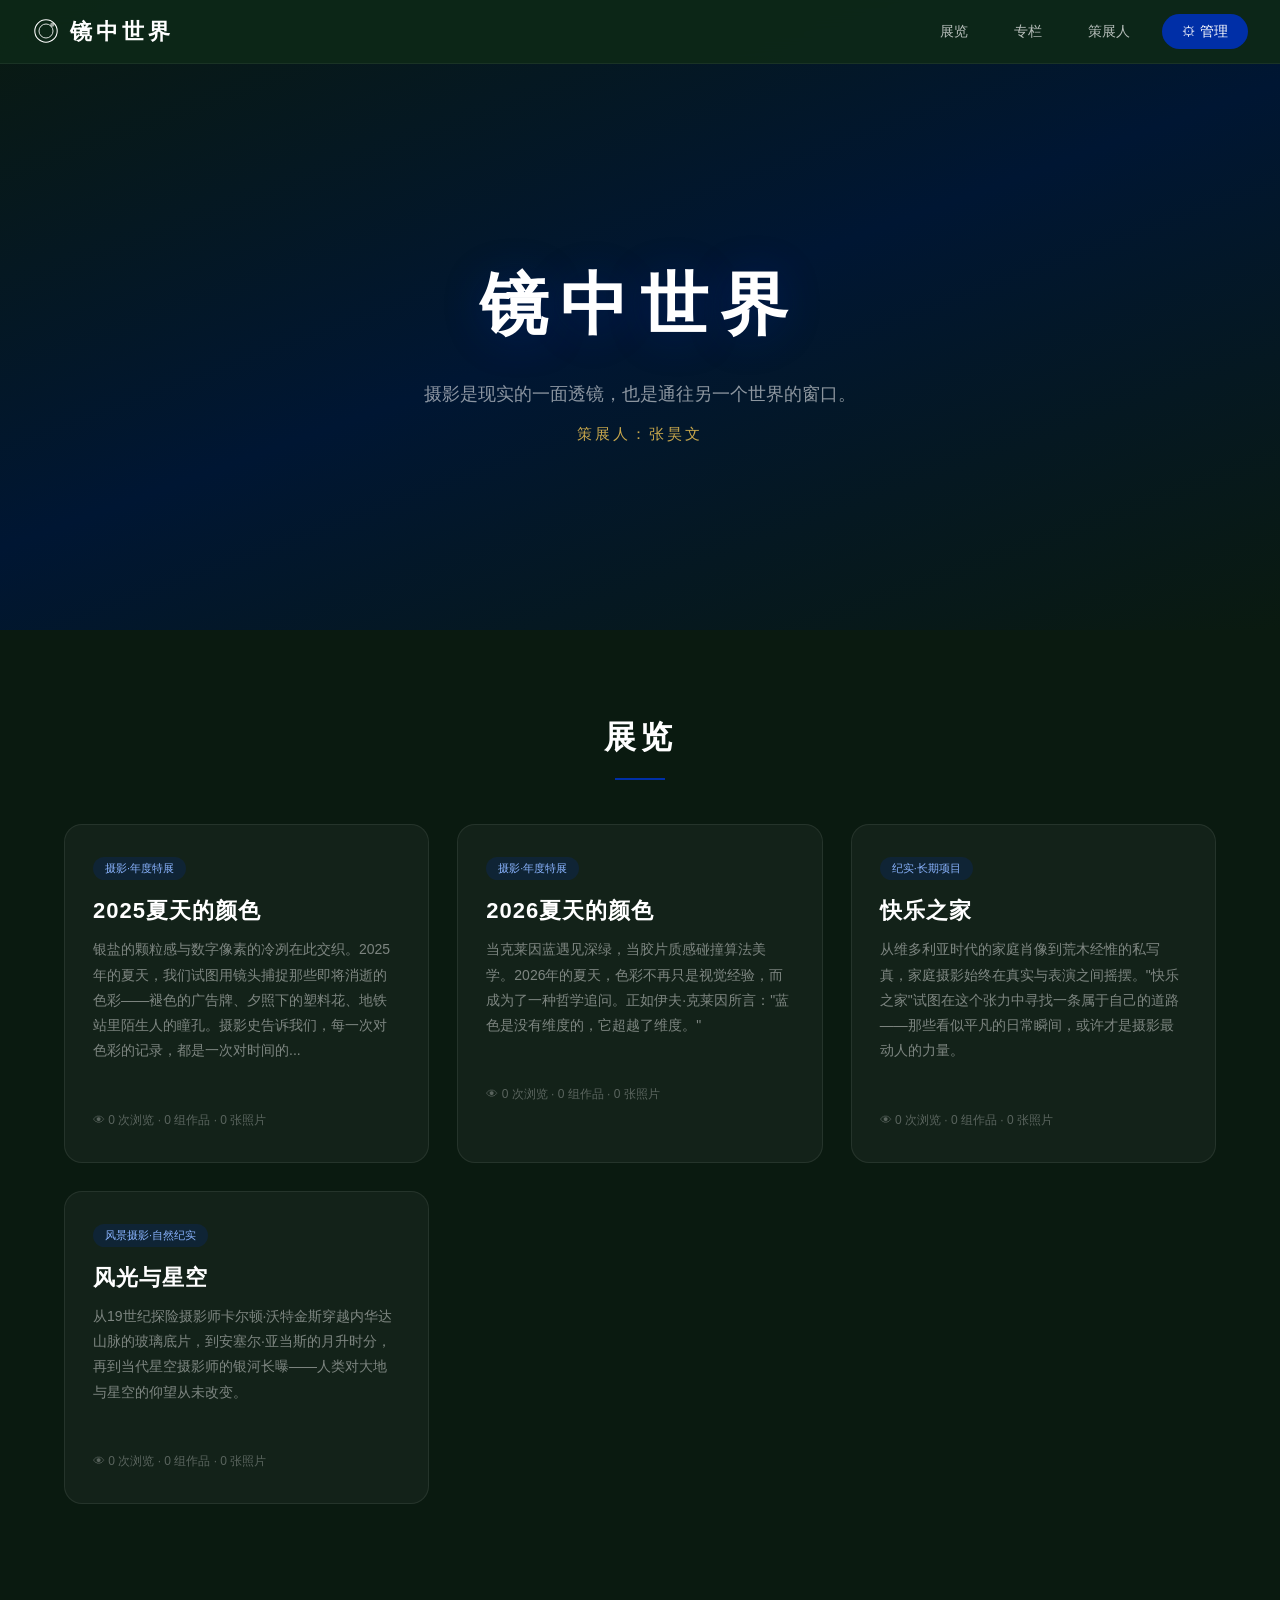
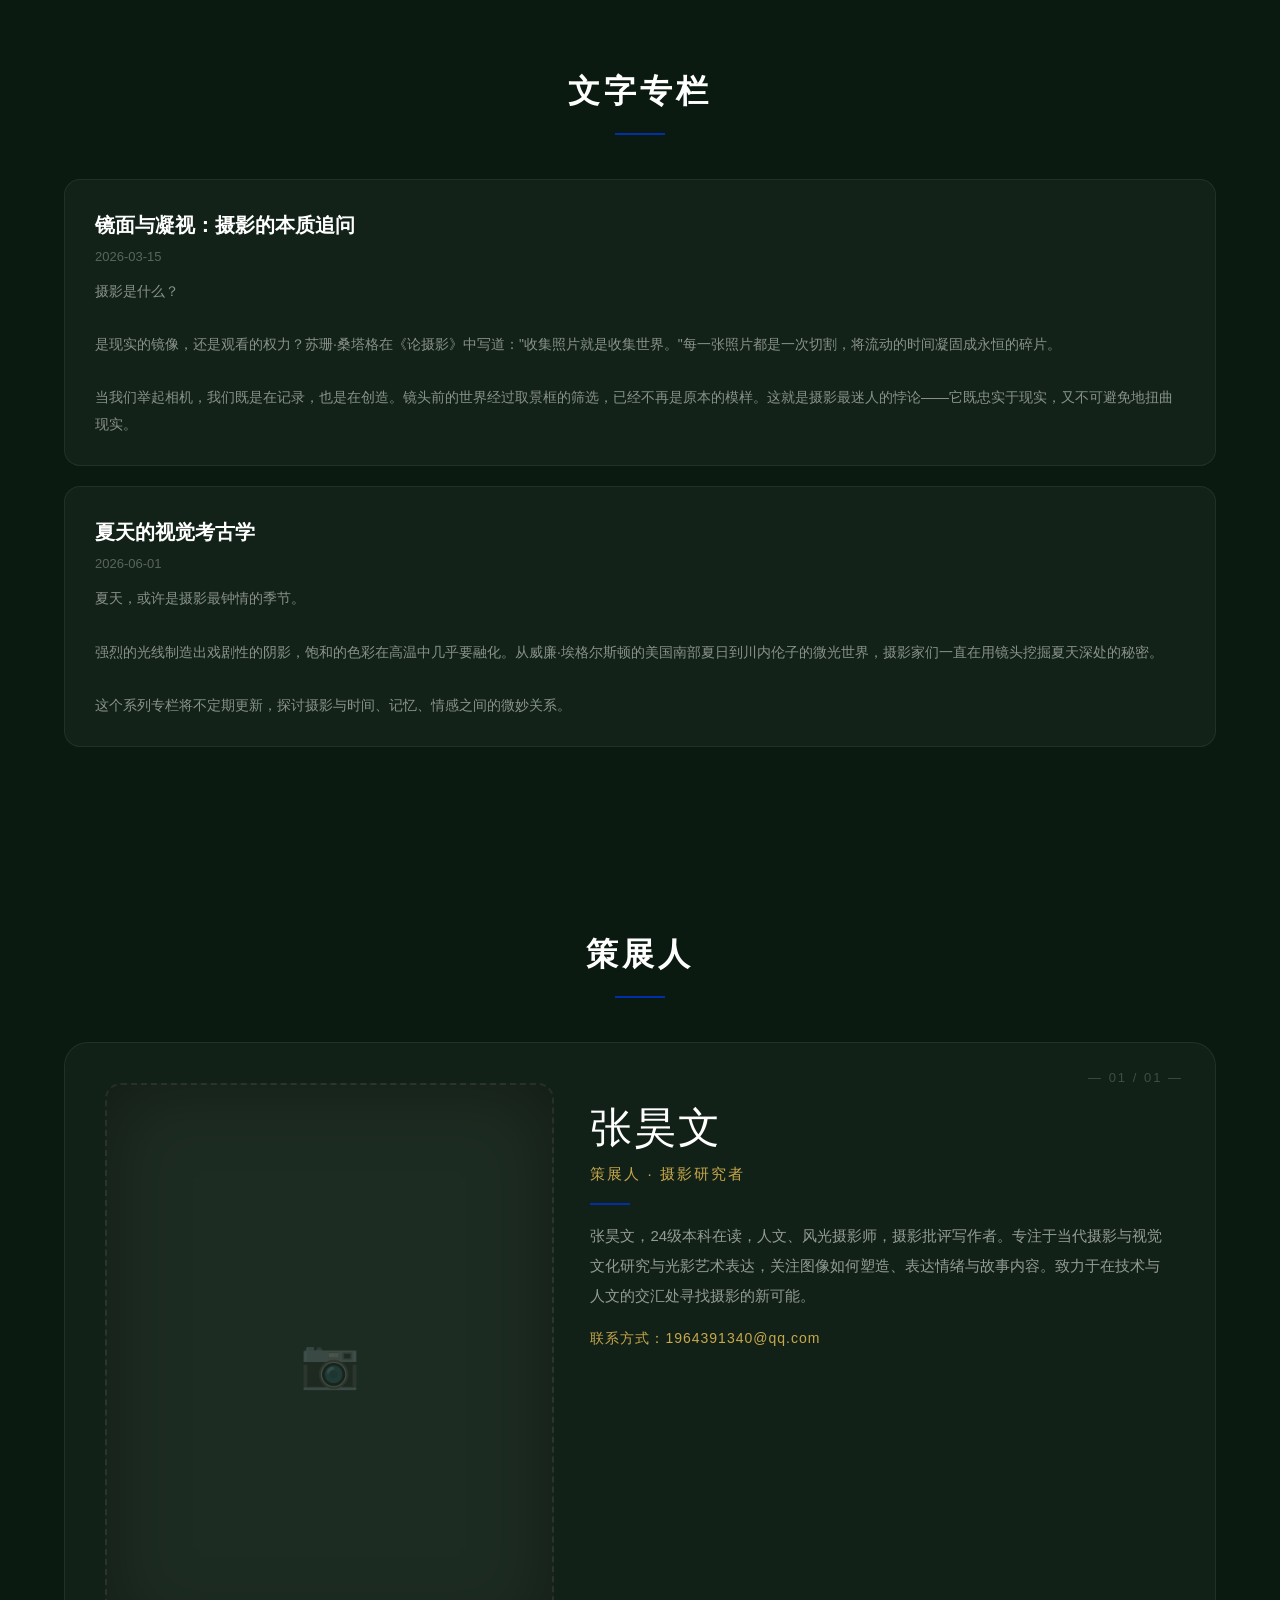
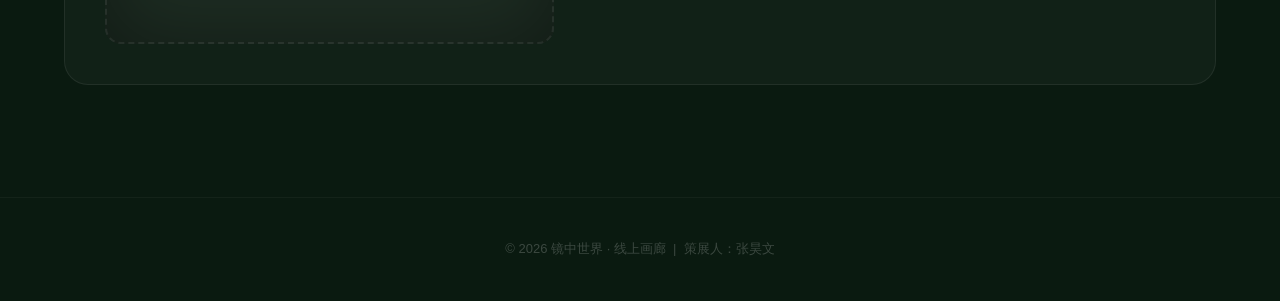
==== index.html @ 70563d1d "Add files via upload" ====
<!DOCTYPE html>
<html lang="zh-CN">
<head>
<meta charset="UTF-8">
<meta name="viewport" content="width=device-width,initial-scale=1.0">
<title>镜中世界 · 线上画廊</title>
<style>
*{margin:0;padding:0;box-sizing:border-box}
body{font-family:'Inter','PingFang SC','Microsoft YaHei',sans-serif;background:#0a1a10;color:#e0e0e0;line-height:1.7;overflow-x:hidden}
:root{--klein:#002fa7;--green:#0d2818;--gold:#c9a84c}
::-webkit-scrollbar{width:6px}
::-webkit-scrollbar-track{background:#0a1a10}
::-webkit-scrollbar-thumb{background:var(--klein);border-radius:3px}

/* ========== 导航栏 ========== */
.navbar{position:fixed;top:0;left:0;right:0;height:64px;background:rgba(13,40,24,0.95);backdrop-filter:blur(14px);display:flex;align-items:center;justify-content:space-between;padding:0 32px;z-index:900;border-bottom:1px solid rgba(255,255,255,0.06)}
.nav-brand{font-size:22px;font-weight:700;letter-spacing:4px;color:#fff;cursor:pointer;display:flex;align-items:center;gap:10px}
.nav-brand svg{width:28px;height:28px}
.nav-links{display:flex;align-items:center;gap:18px}
.nav-links a{color:rgba(255,255,255,0.7);text-decoration:none;font-size:14px;transition:.3s;padding:6px 14px;border-radius:20px}
.nav-links a:hover{color:#fff;background:rgba(255,255,255,0.06)}
.nav-admin{background:var(--klein)!important;color:#fff!important;padding:6px 20px!important;border-radius:30px!important}

/* ========== Hero ========== */
.hero{height:70vh;min-height:420px;background:linear-gradient(160deg,#0a1a10 0%,#001633 50%,#0a1a10 100%);display:flex;align-items:center;justify-content:center;text-align:center;padding-top:64px}
.hero h1{font-size:68px;letter-spacing:12px;color:#fff;margin-bottom:16px;text-shadow:0 4px 40px rgba(0,47,167,0.3)}
.hero p{font-size:18px;color:rgba(255,255,255,0.55);max-width:520px;margin:0 auto}
.hero .curator{color:var(--gold);font-size:15px;letter-spacing:3px;margin-top:12px}

/* ========== Section ========== */
.section{max-width:1200px;margin:0 auto;padding:80px 24px}
.section-title{font-size:32px;letter-spacing:4px;color:#fff;margin-bottom:44px;text-align:center}
.section-title::after{content:'';display:block;width:50px;height:2px;background:var(--klein);margin:14px auto 0}

/* ========== 展览卡片 ========== */
.exhibition-grid{display:grid;grid-template-columns:repeat(auto-fill,minmax(280px,1fr));gap:28px}
.exhibition-card{background:rgba(255,255,255,0.04);border:1px solid rgba(255,255,255,0.08);border-radius:18px;padding:32px 28px;cursor:pointer;transition:.4s;position:relative;overflow:hidden}
.exhibition-card:hover{border-color:var(--klein);transform:translateY(-6px);background:rgba(255,255,255,0.07)}
.exhibition-card h3{font-size:22px;color:#fff;margin-bottom:8px;letter-spacing:1px}
.exhibition-card .tags{display:flex;gap:8px;margin-bottom:12px;flex-wrap:wrap}
.exhibition-card .tag{background:rgba(0,47,167,0.2);color:#8ab4ff;padding:2px 12px;border-radius:20px;font-size:11px}
.exhibition-card p{color:rgba(255,255,255,0.45);font-size:14px;line-height:1.8}
.exhibition-card .enter-hint{color:var(--klein);font-size:13px;margin-top:16px;opacity:0;transition:.4s}
.exhibition-card:hover .enter-hint{opacity:1}
.exhibition-card .views{font-size:12px;color:rgba(255,255,255,0.3);margin-top:8px;display:flex;align-items:center;gap:4px}

/* ========== 专栏 ========== */
.column-article{background:rgba(255,255,255,0.035);border:1px solid rgba(255,255,255,0.07);border-radius:16px;padding:28px 30px;margin-bottom:20px}
.column-article h3{font-size:20px;color:#fff;margin-bottom:4px}
.column-article .date{color:rgba(255,255,255,0.3);font-size:13px;margin-bottom:10px}
.column-article .body{color:rgba(255,255,255,0.5);font-size:14px;line-height:1.9;white-space:pre-wrap}

/* ========== 策展人（前台大气版） ========== */
.curator-block{display:flex;gap:36px;align-items:flex-start;background:rgba(255,255,255,0.03);border:1px solid rgba(255,255,255,0.07);border-radius:24px;padding:40px;margin-bottom:32px;position:relative;overflow:hidden}
.curator-block:nth-child(even){flex-direction:row-reverse}
.curator-block .photo-wrap{width:42%;flex-shrink:0;position:relative}
.curator-block .photo-wrap img{width:100%;aspect-ratio:4/5;object-fit:cover;border-radius:16px;display:block;box-shadow:0 20px 60px rgba(0,0,0,0.5),0 0 40px rgba(0,47,167,0.15),inset 0 0 60px rgba(0,0,0,0.3)}
.curator-block .photo-wrap::after{content:'';position:absolute;inset:0;border-radius:16px;box-shadow:inset 0 0 80px rgba(0,0,0,0.4);pointer-events:none}
.curator-block .info{width:58%;padding:20px 0}
.curator-block .index{position:absolute;top:24px;right:32px;font-size:13px;color:rgba(255,255,255,0.2);letter-spacing:2px}
.curator-block .name{font-size:42px;color:#fff;margin-bottom:8px;letter-spacing:2px;line-height:1.2}
.curator-block .role{color:var(--gold);font-size:15px;letter-spacing:2px;margin-bottom:16px}
.curator-block .divider{width:40px;height:2px;background:var(--klein);margin-bottom:16px}
.curator-block .bio{color:rgba(255,255,255,0.55);font-size:15px;line-height:2;white-space:pre-wrap}
.curator-block .contact{color:var(--gold);font-size:14px;margin-top:16px;letter-spacing:1px}
.curator-block .photo-placeholder{width:100%;aspect-ratio:4/5;background:rgba(255,255,255,0.05);border:2px dashed rgba(255,255,255,0.1);border-radius:16px;display:flex;align-items:center;justify-content:center;color:rgba(255,255,255,0.2);font-size:48px}

/* ========== 页脚 ========== */
.footer{text-align:center;padding:40px 24px;color:rgba(255,255,255,0.2);font-size:13px;border-top:1px solid rgba(255,255,255,0.04)}

/* ========== 展览详情页 ========== */
.detail-page{display:none;min-height:100vh;padding-top:64px}
.detail-back{padding:24px 32px 0;max-width:1200px;margin:0 auto}
.detail-back a{color:rgba(255,255,255,0.5);text-decoration:none;font-size:14px;cursor:pointer;transition:.3s}
.detail-back a:hover{color:#fff}
.detail-header{padding:40px 32px 20px;max-width:1200px;margin:0 auto}
.detail-header h1{font-size:38px;color:#fff;letter-spacing:3px;margin-bottom:8px}
.detail-header .statement{color:rgba(255,255,255,0.5);font-size:15px;line-height:1.9;max-width:800px}
.detail-grid{padding:20px 32px 60px;max-width:1200px;margin:0 auto;display:grid;grid-template-columns:repeat(auto-fill,minmax(250px,1fr));gap:24px}

/* ========== 组照展板 ========== */
.group-section{margin-bottom:48px}
.group-section h3{font-size:20px;color:#fff;margin-bottom:6px}
.group-section .group-desc{color:rgba(255,255,255,0.4);font-size:14px;margin-bottom:20px;line-height:1.8}
.artwork-item{background:rgba(255,255,255,0.03);border-radius:14px;overflow:hidden;transition:.3s;position:relative}
.artwork-item:hover{transform:translateY(-4px)}
.artwork-item .board{position:absolute;inset:0;border-radius:14px;z-index:-1;margin:-6px}
.artwork-item img{width:100%;aspect-ratio:4/3;object-fit:cover;display:block;background:#111;border-radius:10px;position:relative;z-index:1}
.artwork-item .info{padding:14px 16px;position:relative;z-index:1;background:rgba(0,0,0,0.4);border-radius:0 0 10px 10px}
.artwork-item .info h4{font-size:15px;color:#fff;margin-bottom:2px}
.artwork-item .info p{font-size:12px;color:rgba(255,255,255,0.4)}

/* ========== 灯箱 ========== */
.lightbox{position:fixed;inset:0;background:rgba(0,0,0,0.92);z-index:3000;display:none;align-items:center;justify-content:center;backdrop-filter:blur(6px)}
.lightbox.active{display:flex}
.lightbox img{max-width:90vw;max-height:85vh;object-fit:contain;border-radius:8px;box-shadow:0 0 80px rgba(0,47,167,0.2)}
.lightbox .lb-close{position:absolute;top:24px;right:32px;font-size:36px;color:rgba(255,255,255,0.5);cursor:pointer;transition:.3s;background:none;border:none}
.lightbox .lb-close:hover{color:#fff}
.lightbox .lb-prev,.lightbox .lb-next{position:absolute;top:50%;transform:translateY(-50%);font-size:48px;color:rgba(255,255,255,0.4);cursor:pointer;transition:.3s;background:none;border:none;padding:20px}
.lightbox .lb-prev{left:24px}
.lightbox .lb-next{right:24px}
.lightbox .lb-prev:hover,.lightbox .lb-next:hover{color:#fff}
.lightbox .lb-counter{position:absolute;bottom:24px;left:50%;transform:translateX(-50%);color:rgba(255,255,255,0.4);font-size:14px}

/* ========== 后台 ========== */
.admin-page{display:none;min-height:100vh;padding-top:64px;background:#0a1510}
.admin-topbar{position:fixed;top:64px;left:200px;right:0;height:48px;background:rgba(10,21,16,0.95);backdrop-filter:blur(10px);display:flex;align-items:center;justify-content:flex-end;padding:0 24px;z-index:800;border-bottom:1px solid rgba(255,255,255,0.04)}
.admin-topbar .user-info{color:rgba(255,255,255,0.4);font-size:13px;margin-right:16px}
.admin-topbar .btn-logout{background:transparent;border:1px solid rgba(255,107,107,0.3);color:#ff6b6b;padding:6px 18px;border-radius:20px;cursor:pointer;font-size:13px;transition:.3s}
.admin-topbar .btn-logout:hover{background:rgba(255,107,107,0.1)}
.admin-container{display:flex;min-height:calc(100vh - 64px)}
.admin-sidebar{width:200px;background:rgba(0,0,0,0.3);padding:24px 0;border-right:1px solid rgba(255,255,255,0.05);flex-shrink:0;margin-top:48px}
.admin-sidebar a{display:block;padding:12px 24px;color:rgba(255,255,255,0.5);text-decoration:none;font-size:14px;transition:.3s;cursor:pointer;border-left:3px solid transparent}
.admin-sidebar a:hover,.admin-sidebar a.active{color:#fff;background:rgba(0,47,167,0.15);border-left-color:var(--klein)}
.admin-sidebar .sub-item{padding-left:40px;font-size:13px}
.admin-sidebar .logout-item{margin-top:auto;color:#ff6b6b!important;border-top:1px solid rgba(255,255,255,0.05);margin-top:20px}
.admin-main{flex:1;padding:32px 40px;overflow-y:auto;margin-top:48px}
.admin-main h2{font-size:24px;color:#fff;margin-bottom:24px;letter-spacing:2px}
.admin-form label{display:block;color:rgba(255,255,255,0.6);margin:14px 0 4px;font-size:13px}
.admin-form input,.admin-form textarea,.admin-form select{width:100%;padding:10px 14px;border:1px solid rgba(255,255,255,0.12);border-radius:10px;background:rgba(255,255,255,0.04);color:#fff;font-size:14px;outline:none;transition:.3s}
.admin-form input:focus,.admin-form textarea:focus{border-color:var(--klein)}
.admin-form textarea{min-height:100px;resize:vertical}
.btn{background:var(--klein);color:#fff;border:none;padding:10px 28px;border-radius:30px;cursor:pointer;font-size:14px;transition:.3s;margin-top:12px}
.btn:hover{background:#003bb5;transform:translateY(-1px)}
.btn-danger{background:#a83232;color:#fff;border:none;padding:6px 14px;border-radius:20px;cursor:pointer;font-size:12px;transition:.3s}
.btn-danger:hover{background:#c73e3e}
.btn-warning{background:transparent;border:1px solid rgba(255,107,107,0.4);color:#ff6b6b;padding:8px 20px;border-radius:20px;cursor:pointer;font-size:13px;transition:.3s;margin-top:12px}
.btn-warning:hover{background:rgba(255,107,107,0.1)}
.admin-list-item{display:flex;justify-content:space-between;align-items:center;padding:10px 0;border-bottom:1px solid rgba(255,255,255,0.04)}
.admin-list-item span{color:rgba(255,255,255,0.6);font-size:14px}
.admin-empty{color:rgba(255,255,255,0.2);text-align:center;padding:40px 0;font-size:14px}
.toast{position:fixed;bottom:40px;left:50%;transform:translateX(-50%);background:rgba(0,0,0,0.85);color:#fff;padding:12px 28px;border-radius:30px;font-size:14px;z-index:9999;opacity:0;transition:.4s;pointer-events:none}
.toast.show{opacity:1}

/* ========== 登录弹窗 ========== */
.login-overlay{position:fixed;inset:0;background:rgba(0,0,0,0.82);backdrop-filter:blur(8px);z-index:5000;display:none;align-items:center;justify-content:center}
.login-overlay.active{display:flex}
.login-card{background:#141e18;border:1px solid rgba(255,255,255,0.1);border-radius:20px;padding:40px 36px;width:340px;text-align:center}
.login-card h2{color:#fff;font-size:24px;letter-spacing:3px;margin-bottom:20px}
.login-card input{width:100%;padding:12px 16px;margin-bottom:14px;border:1px solid rgba(255,255,255,0.15);border-radius:10px;background:rgba(255,255,255,0.06);color:#fff;font-size:15px;outline:none}
.login-card input:focus{border-color:var(--klein)}
.login-card button{width:100%;padding:12px;border:none;border-radius:10px;background:var(--klein);color:#fff;font-size:16px;font-weight:600;cursor:pointer;transition:.3s}
.login-card button:hover{background:#003bb5}
.login-card .error{color:#ff6b6b;font-size:13px;margin-top:12px;min-height:20px}

/* ========== 编辑弹窗 ========== */
.modal-overlay{position:fixed;inset:0;background:rgba(0,0,0,0.78);backdrop-filter:blur(6px);z-index:2500;display:none;align-items:center;justify-content:center}
.modal-overlay.active{display:flex}
.modal-content{background:#141e18;border:1px solid rgba(255,255,255,0.1);border-radius:24px;width:90%;max-width:680px;max-height:85vh;overflow-y:auto;padding:36px 40px;position:relative}
.modal-content .close-btn{position:absolute;top:16px;right:24px;font-size:30px;color:rgba(255,255,255,0.4);cursor:pointer;transition:.3s;background:none;border:none}
.modal-content .close-btn:hover{color:#fff}
.modal-content h2{font-size:22px;color:#fff;margin-bottom:8px}
.modal-content .subtitle{color:rgba(255,255,255,0.35);font-size:13px;margin-bottom:24px}

/* ========== 上传区 ========== */
.drop-zone{border:2px dashed rgba(255,255,255,0.12);border-radius:14px;padding:32px;text-align:center;cursor:pointer;transition:.3s;margin-top:8px}
.drop-zone:hover{border-color:var(--klein);background:rgba(0,47,167,0.05)}
.drop-zone p{color:rgba(255,255,255,0.35);font-size:14px;margin:0}
.drop-zone .hint{font-size:12px;color:rgba(255,255,255,0.2);margin-top:6px}
.file-list{margin-top:12px}
.file-list .file-item{display:flex;justify-content:space-between;align-items:center;padding:6px 12px;background:rgba(255,255,255,0.04);border-radius:8px;margin-bottom:4px;font-size:13px;color:rgba(255,255,255,0.6)}
.file-list .file-item .remove{color:#ff6b6b;cursor:pointer;margin-left:8px}

/* ========== 颜色选择器 ========== */
.color-picker-row{display:flex;gap:10px;flex-wrap:wrap;margin-top:8px}
.color-swatch{width:32px;height:32px;border-radius:50%;cursor:pointer;border:2px solid transparent;transition:.3s}
.color-swatch:hover{border-color:rgba(255,255,255,0.3)}
.color-swatch.active{border-color:#fff;box-shadow:0 0 12px currentColor}

/* ========== 字体卡片 ========== */
.font-card{background:rgba(255,255,255,0.04);border:1px solid rgba(255,255,255,0.08);border-radius:12px;padding:16px 20px;cursor:pointer;transition:.3s;margin-bottom:8px}
.font-card:hover{border-color:var(--klein)}
.font-card.active{border-color:var(--klein);background:rgba(0,47,167,0.1)}
.font-card .font-name{color:#fff;font-size:15px;margin-bottom:4px}
.font-card .font-preview{color:rgba(255,255,255,0.4);font-size:14px}
.font-card .font-meta{color:rgba(255,255,255,0.25);font-size:11px;margin-top:2px}

/* ========== 总览仪表盘 ========== */
.dash-grid{display:grid;grid-template-columns:repeat(auto-fit,minmax(160px,1fr));gap:16px;margin-bottom:32px}
.dash-card{background:rgba(255,255,255,0.04);border-radius:14px;padding:24px;text-align:center;border:1px solid rgba(255,255,255,0.05)}
.dash-card .num{font-size:36px;color:#fff;font-weight:700}
.dash-card .label{color:rgba(255,255,255,0.35);font-size:12px;margin-top:4px;letter-spacing:1px}
.bar-chart{margin-top:16px}
.bar-row{display:flex;align-items:center;gap:12px;margin-bottom:10px}
.bar-row .bar-label{width:160px;color:rgba(255,255,255,0.5);font-size:13px;text-align:right;flex-shrink:0}
.bar-row .bar-track{flex:1;height:20px;background:rgba(255,255,255,0.04);border-radius:10px;overflow:hidden;position:relative}
.bar-row .bar-fill{height:100%;background:linear-gradient(90deg,var(--klein),#4a7fff);border-radius:10px;transition:width 1s ease}
.bar-row .bar-num{font-size:13px;color:rgba(255,255,255,0.4);min-width:48px}

/* ========== 策展人后台卡片 ========== */
.curator-admin-card{display:flex;gap:20px;align-items:flex-start;background:rgba(255,255,255,0.03);border:1px solid rgba(255,255,255,0.07);border-radius:16px;padding:24px;margin-bottom:16px}
.curator-admin-card .photo{width:120px;height:150px;object-fit:cover;border-radius:10px;flex-shrink:0;background:rgba(255,255,255,0.05)}
.curator-admin-card .photo-placeholder{width:120px;height:150px;background:rgba(255,255,255,0.05);border:2px dashed rgba(255,255,255,0.1);border-radius:10px;display:flex;align-items:center;justify-content:center;color:rgba(255,255,255,0.2);font-size:32px;flex-shrink:0}
.curator-admin-card .fields{flex:1}
.curator-admin-card .fields input,.curator-admin-card .fields textarea{width:100%;padding:8px 12px;margin-bottom:8px;border:1px solid rgba(255,255,255,0.1);border-radius:8px;background:rgba(255,255,255,0.04);color:#fff;font-size:13px;outline:none}
.curator-admin-card .fields textarea{min-height:80px;resize:vertical}
.curator-admin-card .actions{display:flex;gap:8px;margin-top:8px}
.curator-admin-card .photo-upload{margin-bottom:8px}

/* ========== 新增策展人面板 ========== */
.add-curator-panel{background:rgba(0,47,167,0.06);border:1px dashed rgba(0,47,167,0.3);border-radius:16px;padding:24px;margin-bottom:24px}
.add-curator-panel h3{color:#fff;font-size:16px;margin-bottom:12px}

/* ========== 面包屑 ========== */
.breadcrumb{color:rgba(255,255,255,0.3);font-size:13px;margin-bottom:16px}
.breadcrumb a{color:rgba(255,255,255,0.5);text-decoration:none;cursor:pointer}
.breadcrumb a:hover{color:#fff}

/* ========== 进度条 ========== */
.progress-bar{width:100%;height:6px;background:rgba(255,255,255,0.06);border-radius:3px;overflow:hidden;margin-top:8px}
.progress-bar .progress-fill{height:100%;background:var(--klein);border-radius:3px;transition:width .3s;width:0%}

/* ========== 保存栏 ========== */
.save-bar{position:sticky;bottom:0;background:rgba(10,21,16,0.95);backdrop-filter:blur(10px);padding:12px 0;border-top:1px solid rgba(255,255,255,0.06);margin-top:24px;display:flex;justify-content:flex-end;gap:8px}

/* ========== 展览面板 ========== */
.ex-panel{background:rgba(255,255,255,0.03);border:1px solid rgba(255,255,255,0.07);border-radius:16px;padding:24px;margin-bottom:20px}
.ex-panel .ex-header{display:flex;justify-content:space-between;align-items:center;margin-bottom:16px}
.ex-panel .ex-header h3{color:#fff;font-size:18px}
.ex-panel .ex-header .actions{display:flex;gap:8px}
.preview-box{background:rgba(255,255,255,0.02);border:1px solid rgba(255,255,255,0.05);border-radius:10px;padding:20px;margin-top:12px}
.preview-box .preview-title{font-size:20px;color:#fff;margin-bottom:4px}
.preview-box .preview-body{font-size:14px;color:rgba(255,255,255,0.4);line-height:1.8}

/* ========== 组照项 ========== */
.group-admin-item{display:flex;justify-content:space-between;align-items:center;padding:10px 0;border-bottom:1px solid rgba(255,255,255,0.04)}
.group-admin-item .group-info{display:flex;align-items:center;gap:12px}
.group-admin-item .group-thumb{width:48px;height:48px;object-fit:cover;border-radius:8px;background:#111}
.group-admin-item .group-name{color:#fff;font-size:14px}
.group-admin-item .group-count{color:rgba(255,255,255,0.3);font-size:12px}
.group-admin-item .group-actions{display:flex;gap:6px}

/* ========== 响应式 ========== */
@media(max-width:768px){
  .hero h1{font-size:40px;letter-spacing:6px}
  .exhibition-grid{grid-template-columns:1fr}
  .detail-grid{grid-template-columns:1fr}
  .admin-sidebar{width:140px}
  .admin-sidebar a{padding:10px 16px;font-size:13px}
  .admin-main{padding:20px}
  .curator-block{flex-direction:column!important}
  .curator-block .photo-wrap{width:100%}
  .curator-block .info{width:100%}
  .curator-block .name{font-size:32px}
}
</style>
</head>
<body>

<!-- ===== 导航 ===== -->
<nav class="navbar">
  <div class="nav-brand" onclick="showHome()">
    <svg viewBox="0 0 40 40" fill="none"><circle cx="20" cy="20" r="16" stroke="currentColor" stroke-width="1.5"/><circle cx="20" cy="20" r="10" stroke="currentColor" stroke-width="1.2"/><circle cx="29" cy="11" r="3" fill="currentColor" opacity="0.6"/></svg>
    镜中世界
  </div>
  <div class="nav-links" id="navLinks">
    <a href="#exhibitions">展览</a>
    <a href="#columns">专栏</a>
    <a href="#curator">策展人</a>
    <a href="#" class="nav-admin" onclick="openLogin()">⚙ 管理</a>
  </div>
</nav>

<!-- ===== 登录弹窗 ===== -->
<div class="login-overlay" id="loginOverlay">
  <div class="login-card">
    <h2>🔐 内部管理</h2>
    <input type="text" id="loginUser" placeholder="账号" value="海屿">
    <input type="password" id="loginPass" placeholder="密码">
    <button onclick="handleLogin()">验证身份</button>
    <div class="error" id="loginError"></div>
  </div>
</div>

<!-- ===== 首页 ===== -->
<div id="homePage">
  <section class="hero">
    <div>
      <h1>镜中世界</h1>
      <p>摄影是现实的一面透镜，也是通往另一个世界的窗口。</p>
      <div class="curator">策展人：张昊文</div>
    </div>
  </section>

  <section class="section" id="exhibitions">
    <h2 class="section-title">展览</h2>
    <div class="exhibition-grid" id="exhibitionGrid"></div>
  </section>

  <section class="section" id="columns">
    <h2 class="section-title">文字专栏</h2>
    <div id="columnList"></div>
  </section>

  <section class="section" id="curator">
    <h2 class="section-title">策展人</h2>
    <div id="curatorList"></div>
  </section>

  <footer class="footer">© 2026 镜中世界 · 线上画廊 &nbsp;|&nbsp; 策展人：张昊文</footer>
</div>

<!-- ===== 展览详情页 ===== -->
<div class="detail-page" id="detailPage">
  <div class="detail-back"><a onclick="showHome()">← 返回首页</a></div>
  <div class="detail-header" id="detailHeader"></div>
  <div class="detail-grid" id="detailGrid"></div>
</div>

<!-- ===== 后台管理页 ===== -->
<div class="admin-page" id="adminPage">
  <div class="admin-topbar">
    <span class="user-info" id="adminUser"></span>
    <button class="btn-logout" onclick="confirmLogout()">🚪 退出登录</button>
  </div>
  <div class="admin-container">
    <div class="admin-sidebar" id="adminSidebar"></div>
    <div class="admin-main" id="adminMain"></div>
  </div>
</div>

<!-- ===== 编辑策展人弹窗 ===== -->
<div class="modal-overlay" id="curatorEditModal">
  <div class="modal-content">
    <button class="close-btn" onclick="closeCuratorEdit()">&times;</button>
    <h2 id="curatorEditTitle">编辑策展人</h2>
    <p class="subtitle">修改写真、姓名、头衔和履历</p>
    <div style="display:flex;gap:24px;align-items:flex-start">
      <div style="width:160px;flex-shrink:0">
        <img id="curatorEditPhoto" style="width:160px;height:200px;object-fit:cover;border-radius:12px;display:block;background:rgba(255,255,255,0.05)">
        <div class="drop-zone" style="margin-top:12px;padding:16px" onclick="document.getElementById('curatorEditFile').click()">
          <p style="font-size:13px">📷 更换写真</p>
          <p class="hint">建议800px以上，最大5MB</p>
        </div>
        <input type="file" id="curatorEditFile" accept="image/*" style="display:none" onchange="previewCuratorPhoto(event)">
      </div>
      <div style="flex:1">
        <label style="display:block;color:rgba(255,255,255,0.6);font-size:13px;margin-bottom:4px">姓名</label>
        <input type="text" id="curatorEditName" style="width:100%;padding:10px 14px;border:1px solid rgba(255,255,255,0.12);border-radius:10px;background:rgba(255,255,255,0.04);color:#fff;font-size:14px;outline:none;margin-bottom:12px">
        <label style="display:block;color:rgba(255,255,255,0.6);font-size:13px;margin-bottom:4px">头衔</label>
        <input type="text" id="curatorEditRole" style="width:100%;padding:10px 14px;border:1px solid rgba(255,255,255,0.12);border-radius:10px;background:rgba(255,255,255,0.04);color:#fff;font-size:14px;outline:none;margin-bottom:12px">
        <label style="display:block;color:rgba(255,255,255,0.6);font-size:13px;margin-bottom:4px">履历</label>
        <textarea id="curatorEditBio" style="width:100%;padding:10px 14px;border:1px solid rgba(255,255,255,0.12);border-radius:10px;background:rgba(255,255,255,0.04);color:#fff;font-size:14px;outline:none;min-height:140px;resize:vertical"></textarea>
      </div>
    </div>
    <div style="display:flex;gap:12px;justify-content:flex-end;margin-top:24px">
      <button class="btn-warning" id="curatorDeleteBtn" onclick="deleteCuratorFromModal()">🗑 删除策展人</button>
      <button class="btn" onclick="saveCuratorFromModal()">💾 保存修改</button>
    </div>
  </div>
</div>

<!-- ===== 灯箱 ===== -->
<div class="lightbox" id="lightbox">
  <button class="lb-close" onclick="closeLightbox()">&times;</button>
  <button class="lb-prev" onclick="lbPrev()">&#10094;</button>
  <img id="lbImg" src="" alt="">
  <button class="lb-next" onclick="lbNext()">&#10095;</button>
  <div class="lb-counter" id="lbCounter"></div>
</div>

<div class="toast" id="toast"></div>

<script>
// ============================================================
//  镜中世界 · 完整版 v6
//  功能：首页/展览详情/后台管理/策展人编辑弹窗/浏览量统计
//        /批量上传/每展览独立样式/字体管理/退出登录
// ============================================================

const STORAGE_KEY = 'mirror_world_data';
const ACCOUNT_KEY = 'mirror_world_account';
const SESSION_KEY = 'mirror_admin_logged';
const THEME_KEY   = 'mirror_world_theme';

const defaultAccount = { username: '海屿', password: 'mse20221028' };

const defaultData = {
  exhibitions: [
    { id:'ex0', title:'2025夏天的颜色', tags:['摄影·年度特展'],
      statement:'银盐的颗粒感与数字像素的冷冽在此交织。2025年的夏天，我们试图用镜头捕捉那些即将消逝的色彩——褪色的广告牌、夕照下的塑料花、地铁站里陌生人的瞳孔。摄影史告诉我们，每一次对色彩的记录，都是一次对时间的挽留。',
      views:0, style:{boardColor:'#002fa7',titleFont:'',bodyFont:''},
      groups:[] },
    { id:'ex1', title:'2026夏天的颜色', tags:['摄影·年度特展'],
      statement:'当克莱因蓝遇见深绿，当胶片质感碰撞算法美学。2026年的夏天，色彩不再只是视觉经验，而成为了一种哲学追问。正如伊夫·克莱因所言："蓝色是没有维度的，它超越了维度。"',
      views:0, style:{boardColor:'#0d2818',titleFont:'',bodyFont:''},
      groups:[] },
    { id:'ex2', title:'快乐之家', tags:['纪实·长期项目'],
      statement:'从维多利亚时代的家庭肖像到荒木经惟的私写真，家庭摄影始终在真实与表演之间摇摆。"快乐之家"试图在这个张力中寻找一条属于自己的道路——那些看似平凡的日常瞬间，或许才是摄影最动人的力量。',
      views:0, style:{boardColor:'#5a3a1a',titleFont:'',bodyFont:''},
      groups:[] },
    { id:'ex3', title:'风光与星空', tags:['风景摄影·自然纪实'],
      statement:'从19世纪探险摄影师卡尔顿·沃特金斯穿越内华达山脉的玻璃底片，到安塞尔·亚当斯的月升时分，再到当代星空摄影师的银河长曝——人类对大地与星空的仰望从未改变。',
      views:0, style:{boardColor:'#1a1a3a',titleFont:'',bodyFont:''},
      groups:[] }
  ],
  columns: [
    { id:'c0', title:'镜面与凝视：摄影的本质追问', date:'2026-03-15',
      body:'摄影是什么？\n\n是现实的镜像，还是观看的权力？苏珊·桑塔格在《论摄影》中写道："收集照片就是收集世界。"每一张照片都是一次切割，将流动的时间凝固成永恒的碎片。\n\n当我们举起相机，我们既是在记录，也是在创造。镜头前的世界经过取景框的筛选，已经不再是原本的模样。这就是摄影最迷人的悖论——它既忠实于现实，又不可避免地扭曲现实。' },
    { id:'c1', title:'夏天的视觉考古学', date:'2026-06-01',
      body:'夏天，或许是摄影最钟情的季节。\n\n强烈的光线制造出戏剧性的阴影，饱和的色彩在高温中几乎要融化。从威廉·埃格尔斯顿的美国南部夏日到川内伦子的微光世界，摄影家们一直在用镜头挖掘夏天深处的秘密。\n\n这个系列专栏将不定期更新，探讨摄影与时间、记忆、情感之间的微妙关系。' }
  ],
  curators: [
    { id:'cu0', name:'张昊文', role:'策展人 · 摄影研究者',
      bio:'张昊文，24级本科在读，人文、风光摄影师，摄影批评写作者。专注于当代摄影与视觉文化研究与光影艺术表达，关注图像如何塑造、表达情绪与故事内容。致力于在技术与人文的交汇处寻找摄影的新可能。\n\n联系方式：1964391340@qq.com',
      photo:'' }
  ]
};

const defaultTheme = {
  bgColor:'#0a1a10', bgImage:'', bgDarken:50,
  boardColor:'#111111',
  titleFont:'', bodyFont:'', curatorFont:'',
  customFonts:[]
};

// ===== 从远程 JSON 加载 =====
async function loadRemoteData() {
  try {
    const r = await fetch('./data.json?_='+Date.now());
    if(!r.ok) throw 0;
    const d = await r.json();
    localStorage.setItem(STORAGE_KEY, JSON.stringify(d));
    console.log('✅ 远程 data.json 已加载');
    return true;
  } catch(e) { console.log('ℹ️ 无远程数据，用本地'); return false; }
}
async function loadRemoteTheme() {
  try {
    const r = await fetch('./theme.json?_='+Date.now());
    if(!r.ok) throw 0;
    const t = await r.json();
    localStorage.setItem(THEME_KEY, JSON.stringify(t));
    console.log('✅ 远程 theme.json 已加载');
  } catch(e) {}
}

function getData(){try{return JSON.parse(localStorage.getItem(STORAGE_KEY))||defaultData}catch(e){return defaultData}}
function saveData(d){localStorage.setItem(STORAGE_KEY,JSON.stringify(d))}
function getTheme(){try{return JSON.parse(localStorage.getItem(THEME_KEY))||defaultTheme}catch(e){return defaultTheme}}
function saveTheme(t){localStorage.setItem(THEME_KEY,JSON.stringify(t))}

// ===== 初始化 =====
if(!localStorage.getItem(ACCOUNT_KEY)) localStorage.setItem(ACCOUNT_KEY,JSON.stringify(defaultAccount));

(async () => {
  await loadRemoteData();
  await loadRemoteTheme();
  if(!localStorage.getItem(STORAGE_KEY)) saveData(defaultData);
  if(!localStorage.getItem(THEME_KEY)) saveTheme(defaultTheme);
  applyTheme();
  renderHome();
})();

// ===== 主题应用 =====
function applyTheme(){
  const t = getTheme();
  document.body.style.backgroundColor = t.bgColor || '#0a1a10';
  if(t.bgImage){
    document.body.style.backgroundImage = `linear-gradient(rgba(0,0,0,${t.bgDarken/100}),rgba(0,0,0,${t.bgDarken/100})),url(${t.bgImage})`;
    document.body.style.backgroundSize = 'cover';
    document.body.style.backgroundAttachment = 'fixed';
  }
  // 注册自定义字体
  if(t.customFonts && t.customFonts.length){
    let style = document.getElementById('dynamicFonts');
    if(!style){style=document.createElement('style');style.id='dynamicFonts';document.head.appendChild(style)}
    style.textContent = t.customFonts.map((f,i)=>`@font-face{font-family:'cf${i}';src:url(${f.data});font-display:swap}`).join('\n');
  }
}

// ===== 首页渲染 =====
function renderHome(){
  const data = getData();
  const t = getTheme();

  // 展览
  document.getElementById('exhibitionGrid').innerHTML = data.exhibitions.map((ex,i)=>{
    const totalPhotos = (ex.groups||[]).reduce((s,g)=>s+(g.photos?g.photos.length:0),0);
    const groupCount = (ex.groups||[]).length;
    return `
    <div class="exhibition-card" onclick="showDetail('${ex.id}')">
      <div class="tags">${(ex.tags||[]).map(tag=>`<span class="tag">${tag}</span>`).join('')}</div>
      <h3>${ex.title}</h3>
      <p>${(ex.statement||'').slice(0,100)}${ex.statement&&ex.statement.length>100?'...':''}</p>
      <div class="enter-hint">点击进入展览 →</div>
      <div class="views">👁 ${ex.views||0} 次浏览 · ${groupCount} 组作品 · ${totalPhotos} 张照片</div>
    </div>`;
  }).join('');

  // 专栏
  document.getElementById('columnList').innerHTML = (data.columns||[]).map(c=>`
    <div class="column-article">
      <h3>${c.title}</h3>
      <div class="date">${c.date||''}</div>
      <div class="body">${(c.body||'').slice(0,200)}${c.body&&c.body.length>200?'...':''}</div>
    </div>`).join('') || '<div class="admin-empty">暂无专栏文章</div>';

  // 策展人（大气版）
  const curators = data.curators||[];
  document.getElementById('curatorList').innerHTML = curators.length ? curators.map((cu,idx)=>{
    const lines = (cu.bio||'').split('\n');
    const contact = lines.find(l=>l.includes('联系方式'))||'';
    const bioMain = lines.filter(l=>!l.includes('联系方式')).join('\n');
    return `
    <div class="curator-block">
      <div class="index">— 0${idx+1} / 0${curators.length} —</div>
      <div class="photo-wrap">
        ${cu.photo?`<img src="${cu.photo}" alt="${cu.name}">`:`<div class="photo-placeholder">📷</div>`}
      </div>
      <div class="info">
        <div class="name" style="${t.curatorFont?`font-family:'${t.curatorFont}'`:''}">${cu.name}</div>
        <div class="role">${cu.role||''}</div>
        <div class="divider"></div>
        <div class="bio">${bioMain}</div>
        ${contact?`<div class="contact">${contact}</div>`:''}
      </div>
    </div>`;
  }).join('') : '<div class="admin-empty">暂无策展人信息</div>';
}

// ===== 页面切换 =====
function showHome(){
  document.getElementById('homePage').style.display='block';
  document.getElementById('detailPage').style.display='none';
  document.getElementById('adminPage').style.display='none';
  window.scrollTo(0,0);
}
function showDetail(id){
  const data=getData();
  const ex=data.exhibitions.find(e=>e.id===id);
  if(!ex) return toast('展览不存在');
  // 浏览量+1
  ex.views = (ex.views||0)+1;
  saveData(data);
  // 应用展览级样式
  const t = getTheme();
  const exStyle = ex.style||{};
  if(exStyle.titleFont) document.documentElement.style.setProperty('--ex-title-font', exStyle.titleFont);
  if(exStyle.bodyFont) document.documentElement.style.setProperty('--ex-body-font', exStyle.bodyFont);
  const boardColor = exStyle.boardColor || t.boardColor || '#111';

  document.getElementById('homePage').style.display='none';
  document.getElementById('adminPage').style.display='none';
  document.getElementById('detailPage').style.display='block';
  document.getElementById('detailHeader').innerHTML=`
    <h1 style="${exStyle.titleFont?`font-family:'${exStyle.titleFont}'`:''}">${ex.title}</h1>
    <div class="statement" style="${exStyle.bodyFont?`font-family:'${exStyle.bodyFont}'`:''}">${(ex.statement||'').replace(/\n/g,'<br>')}</div>
    <div class="views" style="margin-top:12px;color:rgba(255,255,255,0.3);font-size:13px">👁 ${ex.views} 次浏览</div>
  `;
  const groups = ex.groups||[];
  document.getElementById('detailGrid').innerHTML = groups.length ? groups.map(g=>{
    const photos = g.photos||[];
    return `
    <div style="grid-column:1/-1">
      <div class="group-section">
        <h3 style="${exStyle.titleFont?`font-family:'${exStyle.titleFont}'`:''}">${g.title||'未命名组照'}</h3>
        <div class="group-desc" style="${exStyle.bodyFont?`font-family:'${exStyle.bodyFont}'`:''}">${g.desc||''}</div>
        <div style="display:grid;grid-template-columns:repeat(auto-fill,minmax(250px,1fr));gap:20px">
          ${photos.map((p,i)=>`
            <div class="artwork-item" onclick="openLightbox('${ex.id}','${g.id}',${i})" style="box-shadow:0 12px 40px rgba(0,0,0,0.4),0 0 30px ${boardColor}40">
              <div class="board" style="background:${boardColor}"></div>
              <img src="${p.src}" alt="${p.title||''}" loading="lazy">
              <div class="info"><h4>${p.title||'未命名'}</h4><p>${p.desc||''}</p></div>
            </div>`).join('')}
        </div>
      </div>
    </div>`;
  }).join('') : '<div class="admin-empty" style="grid-column:1/-1">暂无作品，请在后台上传</div>';
  window.scrollTo(0,0);
}

// ===== 灯箱 =====
let lbPhotos=[], lbIndex=0, lbExId='', lbGroupId='';
function openLightbox(exId,gid,idx){
  const data=getData();
  const ex=data.exhibitions.find(e=>e.id===exId);
  if(!ex) return;
  const g=ex.groups.find(g=>g.id===gid);
  if(!g) return;
  lbPhotos=g.photos;lbIndex=idx;lbExId=exId;lbGroupId=gid;
  document.getElementById('lbImg').src=lbPhotos[idx].src;
  document.getElementById('lbCounter').textContent=(idx+1)+'/'+lbPhotos.length;
  document.getElementById('lightbox').classList.add('active');
}
function closeLightbox(){document.getElementById('lightbox').classList.remove('active')}
function lbPrev(){lbIndex=(lbIndex-1+lbPhotos.length)%lbPhotos.length;document.getElementById('lbImg').src=lbPhotos[lbIndex].src;document.getElementById('lbCounter').textContent=(lbIndex+1)+'/'+lbPhotos.length}
function lbNext(){lbIndex=(lbIndex+1)%lbPhotos.length;document.getElementById('lbImg').src=lbPhotos[lbIndex].src;document.getElementById('lbCounter').textContent=(lbIndex+1)+'/'+lbPhotos.length}

// ===== 登录 =====
function openLogin(){document.getElementById('loginOverlay').classList.add('active');document.getElementById('loginError').textContent=''}
function handleLogin(){
  const u=document.getElementById('loginUser').value.trim();
  const p=document.getElementById('loginPass').value.trim();
  const acc=JSON.parse(localStorage.getItem(ACCOUNT_KEY));
  if(u===acc.username&&p===acc.password){
    sessionStorage.setItem(SESSION_KEY,'true');
    document.getElementById('loginOverlay').classList.remove('active');
    enterAdmin();
  }else{document.getElementById('loginError').textContent='账号或密码错误'}
}
function enterAdmin(){
  if(!sessionStorage.getItem(SESSION_KEY)){openLogin();return}
  document.getElementById('homePage').style.display='none';
  document.getElementById('detailPage').style.display='none';
  document.getElementById('adminPage').style.display='block';
  document.getElementById('adminUser').textContent='登录身份：'+JSON.parse(localStorage.getItem(ACCOUNT_KEY)).username;
  buildSidebar();
  switchAdmin('dashboard');
  window.scrollTo(0,0);
}
function confirmLogout(){
  if(confirm('确定要退出内部管理吗？')){
    sessionStorage.removeItem(SESSION_KEY);
    showHome();
    toast('已退出登录');
  }
}

// ===== 侧边栏 =====
let currentTab='dashboard';
function buildSidebar(){
  const sidebar=document.getElementById('adminSidebar');
  const items=[
    {id:'dashboard',label:'📊 总览',tab:'dashboard'},
    {id:'exhibitions',label:'📂 展览',tab:'exhibitions'},
    {id:'columns',label:'📝 专栏',tab:'columns'},
    {id:'curators',label:'👤 策展人',tab:'curators'},
    {id:'upload',label:'🖼 上传',tab:'upload'},
    {id:'theme',label:'🎨 外观设置',tab:'theme',sub:[
      {label:'背景颜色/图片',tab:'theme-bg'},
      {label:'背景板颜色',tab:'theme-board'},
      {label:'标题字体',tab:'theme-title'},
      {label:'正文字体',tab:'theme-body'},
      {label:'策展人字体',tab:'theme-curator'},
      {label:'自定义字体',tab:'theme-custom'},
    ]},
    {id:'settings',label:'⚙ 设置',tab:'settings'},
  ];
  function renderItems(list,indent=0){
    return list.map(it=>{
      if(it.sub) return `<div style="color:rgba(255,255,255,0.3);font-size:11px;padding:8px ${12+indent*16}px 4px;letter-spacing:1px;text-transform:uppercase">${it.label}</div>`+renderItems(it.sub,indent+1);
      return `<a class="${currentTab===it.tab?'active':''}" style="padding-left:${12+indent*16}px" onclick="switchAdmin('${it.tab}')">${it.label}</a>`;
    }).join('');
  }
  sidebar.innerHTML=renderItems(items)+'<a class="logout-item" onclick="confirmLogout()">🚪 退出登录</a>';
}

// ===== 后台路由 =====
function switchAdmin(tab){
  currentTab=tab;
  buildSidebar();
  const main=document.getElementById('adminMain');
  const data=getData();
  const t=getTheme();

  // === 总览 ===
  if(tab==='dashboard'){
    const totalWorks=data.exhibitions.reduce((s,e)=>s+((e.groups||[]).reduce((a,g)=>a+(g.photos?g.photos.length:0),0)),0);
    const totalViews=data.exhibitions.reduce((s,e)=>s+(e.views||0),0);
    let size=0;try{size=new Blob([localStorage.getItem(STORAGE_KEY)]).size}catch(e){}
    const maxViews=Math.max(1,...data.exhibitions.map(e=>e.views||0));
    main.innerHTML=`
      <h2>📊 总览</h2>
      <div class="dash-grid">
        <div class="dash-card"><div class="num">${data.exhibitions.length}</div><div class="label">展览</div></div>
        <div class="dash-card"><div class="num">${totalWorks}</div><div class="label">作品</div></div>
        <div class="dash-card"><div class="num">${totalViews}</div><div class="label">总浏览</div></div>
        <div class="dash-card"><div class="num">${(size/1024).toFixed(1)}KB</div><div class="label">存储</div></div>
        <div class="dash-card"><div class="num">${(data.columns||[]).length}</div><div class="label">专栏</div></div>
        <div class="dash-card"><div class="num">${(data.curators||[]).length}</div><div class="label">策展人</div></div>
        <div class="dash-card"><div class="num">${(t.customFonts||[]).length}</div><div class="label">自定义字体</div></div>
      </div>
      <h3 style="color:#fff;font-size:18px;margin-bottom:16px">📈 各展览浏览量</h3>
      <div class="bar-chart">
        ${data.exhibitions.map(ex=>`
          <div class="bar-row">
            <div class="bar-label">${ex.title}</div>
            <div class="bar-track"><div class="bar-fill" style="width:${((ex.views||0)/maxViews*100).toFixed(1)}%"></div></div>
            <div class="bar-num">${ex.views||0} 次</div>
          </div>`).join('')}
      </div>`;
  }

  // === 展览管理 ===
  else if(tab==='exhibitions'){
    let html=`<h2>📂 展览管理</h2>
      <div class="add-curator-panel">
        <h3>➕ 新增展览</h3>
        <div class="admin-form" style="margin-top:12px">
          <label>展览名称</label><input type="text" id="newExTitle" placeholder="展览名称">
          <label>标签（逗号分隔）</label><input type="text" id="newExTags" placeholder="如：摄影·年度特展">
          <label>策展陈述</label><textarea id="newExStmt" placeholder="展览介绍"></textarea>
          <button class="btn" onclick="addExhibition()">添加展览</button>
        </div>
      </div>
      <h3 style="color:#fff;font-size:16px;margin:24px 0 12px">现有展览</h3>`;
    data.exhibitions.forEach((ex,i)=>{
      const gCount=(ex.groups||[]).length;
      const pCount=(ex.groups||[]).reduce((s,g)=>s+(g.photos?g.photos.length:0),0);
      html+=`<div class="ex-panel">
        <div class="ex-header">
          <h3>${ex.title} <span style="color:rgba(255,255,255,0.3);font-size:12px;font-weight:normal">👁 ${ex.views||0} 次 · ${gCount}组 · ${pCount}张</span></h3>
          <div class="actions">
            <button class="btn" onclick="editExhibitionStyle('${ex.id}')">⚙ 样式设置</button>
            <button class="btn-danger" onclick="deleteExhibition('${ex.id}')">删除</button>
          </div>
        </div>
        <div style="color:rgba(255,255,255,0.35);font-size:13px;margin-bottom:8px">${(ex.statement||'').slice(0,120)}</div>
        <div style="margin-top:12px">
          <strong style="color:rgba(255,255,255,0.5);font-size:13px">组照：</strong>
          ${(ex.groups||[]).map(g=>`
            <div class="group-admin-item">
              <div class="group-info">
                <img class="group-thumb" src="${(g.photos&&g.photos[0]&&g.photos[0].src)||''}" onerror="this.style.display='none'">
                <div><div class="group-name">${g.title||'未命名'}</div><div class="group-count">${(g.photos||[]).length} 张</div></div>
              </div>
              <div class="group-actions">
                <button class="btn" style="padding:4px 12px;font-size:12px" onclick="editGroup('${ex.id}','${g.id}')">✏️ 编辑</button>
                <button class="btn-danger" onclick="deleteGroup('${ex.id}','${g.id}')">🗑</button>
              </div>
            </div>`).join('')||'<div class="admin-empty" style="padding:12px 0">暂无组照</div>'}
        </div>
      </div>`;
    });
    main.innerHTML=html;
  }

  // === 专栏管理 ===
  else if(tab==='columns'){
    let html=`<h2>📝 专栏管理</h2>
      <div class="add-curator-panel">
        <h3>➕ 新增文章</h3>
        <div class="admin-form" style="margin-top:12px">
          <label>文章标题</label><input type="text" id="newColTitle" placeholder="标题">
          <label>日期</label><input type="date" id="newColDate">
          <label>正文</label><textarea id="newColBody" style="min-height:160px" placeholder="正文内容"></textarea>
          <button class="btn" onclick="addColumn()">添加文章</button>
        </div>
      </div>
      <h3 style="color:#fff;font-size:16px;margin:24px 0 12px">现有文章</h3>`;
    (data.columns||[]).forEach(c=>{
      html+=`<div class="admin-list-item"><span>${c.title} <span style="color:rgba(255,255,255,0.25);font-size:12px">${c.date||''}</span></span><div><button class="btn-danger" onclick="deleteColumn('${c.id}')">删除</button></div></div>`;
    });
    main.innerHTML=html||'<div class="admin-empty">暂无文章</div>';
  }

  // === 策展人管理 ===
  else if(tab==='curators'){
    let html=`<h2>👤 策展人管理</h2>
      <div class="add-curator-panel">
        <h3>➕ 新增策展人</h3>
        <div style="display:flex;gap:16px;align-items:flex-start;margin-top:12px">
          <div style="width:120px;flex-shrink:0">
            <div class="photo-placeholder" id="newCuPhotoPlaceholder">📷</div>
            <div class="drop-zone" style="padding:10px;margin-top:8px" onclick="document.getElementById('newCuPhotoFile').click()">
              <p style="font-size:12px">上传写真</p>
            </div>
            <input type="file" id="newCuPhotoFile" accept="image/*" style="display:none" onchange="handleNewCuPhoto(event)">
          </div>
          <div style="flex:1">
            <input type="text" id="newCuName" placeholder="姓名" style="width:100%;padding:8px 12px;margin-bottom:8px;border:1px solid rgba(255,255,255,0.1);border-radius:8px;background:rgba(255,255,255,0.04);color:#fff;font-size:13px;outline:none">
            <input type="text" id="newCuRole" placeholder="头衔" style="width:100%;padding:8px 12px;margin-bottom:8px;border:1px solid rgba(255,255,255,0.1);border-radius:8px;background:rgba(255,255,255,0.04);color:#fff;font-size:13px;outline:none">
            <textarea id="newCuBio" placeholder="履历" style="width:100%;padding:8px 12px;border:1px solid rgba(255,255,255,0.1);border-radius:8px;background:rgba(255,255,255,0.04);color:#fff;font-size:13px;outline:none;min-height:80px;resize:vertical"></textarea>
          </div>
        </div>
        <button class="btn" style="margin-top:12px" onclick="addCurator()">添加策展人</button>
      </div>
      <h3 style="color:#fff;font-size:16px;margin:24px 0 12px">现有策展人</h3>`;
    (data.curators||[]).forEach(cu=>{
      html+=`<div class="curator-admin-card">
        ${cu.photo?`<img class="photo" src="${cu.photo}">`:`<div class="photo-placeholder">📷</div>`}
        <div class="fields">
          <input type="text" value="${cu.name}" disabled style="opacity:0.6">
          <input type="text" value="${cu.role||''}" disabled style="opacity:0.6">
          <textarea disabled style="opacity:0.5">${(cu.bio||'').slice(0,100)}</textarea>
        </div>
        <div style="display:flex;flex-direction:column;gap:8px;margin-left:auto;padding-left:12px">
          <button class="btn" onclick="openCuratorEdit('${cu.id}')">✏️ 编辑</button>
        </div>
      </div>`;
    });
    main.innerHTML=html||'<div class="admin-empty">暂无策展人</div>';
  }

  // === 上传 ===
  else if(tab==='upload'){
    let html=`<h2>🖼 上传作品</h2>
      <div class="admin-form">
        <label>选择展览</label>
        <select id="uploadEx">${data.exhibitions.map(ex=>`<option value="${ex.id}">${ex.title}</option>`).join('')}</select>
        <label>组照标题</label><input type="text" id="uploadGroupTitle" placeholder="如：霓虹与夕照">
        <label>组照介绍词</label><textarea id="uploadGroupDesc" placeholder="这组照片的文字说明"></textarea>
        <label>上传图片（支持多选，最大20MB/张）</label>
        <div class="drop-zone" id="uploadDrop" onclick="document.getElementById('uploadInput').click()">
          <p>📂 拖拽图片到此处，或点击选择多个文件</p>
          <p class="hint">支持 JPG / PNG / WebP，可一次选多张</p>
        </div>
        <input type="file" id="uploadInput" accept="image/*" multiple style="display:none" onchange="handleUploadSelect(event)">
        <div class="file-list" id="uploadFileList"></div>
        <div class="progress-bar"><div class="progress-fill" id="uploadProgress"></div></div>
        <div id="uploadStatus" style="color:rgba(255,255,255,0.4);font-size:13px;margin-top:8px"></div>
        <button class="btn" onclick="doUpload()">⬆ 上传并保存组照</button>
      </div>`;
    main.innerHTML=html;
    setupDragDrop('uploadDrop','uploadInput',handleUploadSelect);
  }

  // === 外观 - 背景 ===
  else if(tab==='theme-bg'){
    main.innerHTML=`
      <div class="breadcrumb"><a onclick="switchAdmin('theme')">🎨 外观设置</a> / 背景颜色/图片</div>
      <h2>🎨 背景颜色与图片</h2>
      <div style="display:flex;gap:32px;flex-wrap:wrap">
        <div style="flex:1;min-width:300px">
          <label style="color:rgba(255,255,255,0.6);font-size:13px;display:block;margin-bottom:8px">背景颜色</label>
          <input type="color" id="bgColor" value="${t.bgColor||'#0a1a10'}" style="width:80px;height:40px;border:none;border-radius:8px;cursor:pointer">
          <label style="color:rgba(255,255,255,0.6);font-size:13px;display:block;margin:16px 0 8px">背景图片</label>
          <div class="drop-zone" id="bgDrop" onclick="document.getElementById('bgFile').click()" style="padding:20px">
            <p style="font-size:13px">📂 点击或拖拽上传背景图</p>
            <p class="hint">建议 1920px 以上，自动压缩</p>
          </div>
          <input type="file" id="bgFile" accept="image/*" style="display:none" onchange="handleBgUpload(event)">
          <label style="color:rgba(255,255,255,0.6);font-size:13px;display:block;margin:16px 0 8px">暗化遮罩: <span id="bgDarkenVal">${t.bgDarken||50}</span>%</label>
          <input type="range" id="bgDarken" min="0" max="90" value="${t.bgDarken||50}" oninput="document.getElementById('bgDarkenVal').textContent=this.value" style="width:100%">
          <div class="save-bar"><button class="btn" onclick="saveThemeBG()">💾 保存背景设置</button></div>
        </div>
        <div style="flex:1;min-width:300px">
          <h3 style="color:#fff;font-size:15px;margin-bottom:12px">实时预览</h3>
          <div style="background:${t.bgColor||'#0a1a10'};${t.bgImage?`background-image:linear-gradient(rgba(0,0,0,${t.bgDarken/100}),rgba(0,0,0,${t.bgDarken/100})),url(${t.bgImage});background-size:cover;`:''}border-radius:14px;padding:40px;text-align:center;min-height:200px;transition:all .3s" id="bgPreview">
            <h1 style="color:#fff;font-size:32px;letter-spacing:6px">镜中世界</h1>
            <p style="color:rgba(255,255,255,0.5)">预览效果</p>
          </div>
        </div>
      </div>`;
  }

  // === 外观 - 背景板颜色 ===
  else if(tab==='theme-board'){
    const presets=['#111111','#1a1a2e','#0d2818','#2a1a0a','#1a0a2e','#0a1a2e','#2e1a1a','#1a2e1a','#2a2a0a','#0a2a2e'];
    main.innerHTML=`
      <div class="breadcrumb"><a onclick="switchAdmin('theme')">🎨 外观设置</a> / 背景板颜色</div>
      <h2>🎨 背景板颜色</h2>
      <p style="color:rgba(255,255,255,0.35);font-size:14px;margin-bottom:20px">选择每张照片背后展板的颜色</p>
      <div class="color-picker-row" id="boardColors">
        ${presets.map(c=>`<div class="color-swatch ${t.boardColor===c?'active':''}" style="background:${c};color:${c}" onclick="selectBoardColor('${c}',this)"></div>`).join('')}
      </div>
      <label style="color:rgba(255,255,255,0.6);font-size:13px;display:block;margin:16px 0 8px">自定义颜色</label>
      <input type="color" id="boardCustom" value="${t.boardColor||'#111111'}" onchange="selectBoardColor(this.value,this)" style="width:80px;height:40px;border:none;border-radius:8px;cursor:pointer">
      <div style="display:flex;gap:20px;margin-top:24px">
        <div style="flex:1;text-align:center">
          <p style="color:rgba(255,255,255,0.3);font-size:12px;margin-bottom:8px">横构图展板</p>
          <div style="background:${t.boardColor||'#111'};border-radius:12px;padding:12px;box-shadow:0 8px 30px rgba(0,0,0,0.4)">
            <div style="width:100%;aspect-ratio:4/3;background:#222;border-radius:8px;display:flex;align-items:center;justify-content:center;color:rgba(255,255,255,0.15);font-size:13px">照片预览</div>
          </div>
        </div>
        <div style="flex:1;text-align:center">
          <p style="color:rgba(255,255,255,0.3);font-size:12px;margin-bottom:8px">竖构图展板</p>
          <div style="background:${t.boardColor||'#111'};border-radius:12px;padding:12px;box-shadow:0 8px 30px rgba(0,0,0,0.4)">
            <div style="width:100%;aspect-ratio:3/4;background:#222;border-radius:8px;display:flex;align-items:center;justify-content:center;color:rgba(255,255,255,0.15);font-size:13px">照片预览</div>
          </div>
        </div>
      </div>
      <div class="save-bar"><button class="btn" onclick="saveBoardColor()">💾 保存背景板颜色</button></div>`;
  }

  // === 外观 - 标题字体 ===
  else if(tab==='theme-title'){renderFontPicker('title','标题字体')}
  else if(tab==='theme-body'){renderFontPicker('body','正文字体')}
  else if(tab==='theme-curator'){renderFontPicker('curator','策展人字体')}

  // === 外观 - 自定义字体 ===
  else if(tab==='theme-custom'){
    let html=`<div class="breadcrumb"><a onclick="switchAdmin('theme')">🎨 外观设置</a> / 自定义字体</div>
      <h2>🔤 自定义字体（批量上传）</h2>
      <div class="drop-zone" id="fontDrop" onclick="document.getElementById('fontInput').click()">
        <p>📂 拖拽字体文件到此处，或点击选择多个文件</p>
        <p class="hint">支持 Ctrl/Cmd 多选 · 最大 10MB/个 · 自动识别 ttf/otf/woff/woff2</p>
      </div>
      <input type="file" id="fontInput" accept=".ttf,.otf,.woff,.woff2" multiple style="display:none" onchange="handleFontSelect(event)">
      <div class="file-list" id="fontFileList"></div>
      <div class="progress-bar"><div class="progress-fill" id="fontProgress"></div></div>
      <button class="btn" onclick="doFontUpload()" style="margin-top:12px">⬆ 批量上传并注册字体</button>
      <h3 style="color:#fff;font-size:16px;margin:32px 0 12px">已注册的自定义字体（${(t.customFonts||[]).length}）</h3>`;
    (t.customFonts||[]).forEach((f,i)=>{
      html+=`<div class="font-card">
        <div class="font-name">${f.name}</div>
        <div class="font-meta">${f.format} · ${(f.size/1024).toFixed(1)}KB</div>
        <div class="font-preview" style="font-family:'cf${i}';font-size:18px;margin-top:4px">${f.name} — 效果预览 0123456789</div>
        <button class="btn-danger" style="margin-top:8px" onclick="deleteCustomFont(${i})">删除</button>
      </div>`;
    });
    main.innerHTML=html||'<div class="admin-empty">尚未上传自定义字体</div>';
  }

  // === 设置 ===
  else if(tab==='settings'){
    main.innerHTML=`
      <h2>⚙ 设置</h2>
      <div style="display:grid;grid-template-columns:1fr 1fr;gap:24px">
        <div class="ex-panel">
          <h3 style="color:#fff;font-size:16px;margin-bottom:12px">📥 导出数据</h3>
          <p style="color:rgba(255,255,255,0.4);font-size:13px;margin-bottom:12px">下载 data.json 用于备份或迁移</p>
          <button class="btn" onclick="exportData()">导出全部数据</button>
        </div>
        <div class="ex-panel">
          <h3 style="color:#fff;font-size:16px;margin-bottom:12px">📤 导入数据</h3>
          <p style="color:rgba(255,255,255,0.4);font-size:13px;margin-bottom:12px">选择备份的 JSON 文件恢复</p>
          <input type="file" id="importFile" accept=".json" style="color:rgba(255,255,255,0.5);font-size:13px">
          <button class="btn" onclick="importData()" style="margin-top:8px">导入</button>
        </div>
        <div class="ex-panel">
          <h3 style="color:#fff;font-size:16px;margin-bottom:12px">🎨 导出外观</h3>
          <p style="color:rgba(255,255,255,0.4);font-size:13px;margin-bottom:12px">下载 theme.json</p>
          <button class="btn" onclick="exportTheme()">导出外观配置</button>
        </div>
        <div class="ex-panel">
          <h3 style="color:#fff;font-size:16px;margin-bottom:12px">🔑 修改密码</h3>
          <input type="password" id="newPass" placeholder="新密码" style="width:100%;padding:10px 14px;border:1px solid rgba(255,255,255,0.12);border-radius:10px;background:rgba(255,255,255,0.04);color:#fff;font-size:14px;outline:none;margin-bottom:12px">
          <button class="btn" onclick="changePass()">修改密码</button>
        </div>
      </div>
      <div class="ex-panel" style="margin-top:24px;border-color:rgba(255,107,107,0.2)">
        <h3 style="color:#ff6b6b;font-size:16px;margin-bottom:12px">⚠️ 危险操作</h3>
        <button class="btn-warning" onclick="resetViews()">重置浏览量统计</button>
      </div>`;
  }

  // === 展览样式编辑 ===
  else if(tab.startsWith('edit-ex-')){
    const exId=tab.replace('edit-ex-','');
    const ex=data.exhibitions.find(e=>e.id===exId);
    if(!ex) return switchAdmin('exhibitions');
    const s=ex.style||{boardColor:'#111',titleFont:'',bodyFont:''};
    const titleFonts=getAvailableFonts();
    const bodyFonts=getAvailableFonts();
    main.innerHTML=`
      <div class="breadcrumb"><a onclick="switchAdmin('exhibitions')">📂 展览</a> / ${ex.title} / 样式设置</div>
      <h2>⚙ ${ex.title} — 样式设置</h2>
      <div style="display:flex;gap:32px;flex-wrap:wrap">
        <div style="flex:1;min-width:300px">
          <label style="color:rgba(255,255,255,0.6);font-size:13px;display:block;margin:12px 0 4px">背景板颜色</label>
          <div class="color-picker-row" id="exBoardColors">
            ${['#111111','#1a1a2e','#0d2818','#2a1a0a','#1a0a2e','#002fa7','#5a3a1a','#1a2e1a'].map(c=>`<div class="color-swatch ${s.boardColor===c?'active':''}" style="background:${c};color:${c}" onclick="selectExBoardColor('${c}',this,'${exId}')"></div>`).join('')}
          </div>
          <label style="color:rgba(255,255,255,0.6);font-size:13px;display:block;margin:12px 0 4px">自定义背景板色</label>
          <input type="color" id="exBoardCustom" value="${s.boardColor||'#111'}" onchange="selectExBoardColor(this.value,this,'${exId}')" style="width:80px;height:40px;border:none;border-radius:8px;cursor:pointer">
          <label style="color:rgba(255,255,255,0.6);font-size:13px;display:block;margin:16px 0 4px">标题字体</label>
          <select id="exTitleFont" style="width:100%;padding:10px 14px;border:1px solid rgba(255,255,255,0.12);border-radius:10px;background:rgba(255,255,255,0.04);color:#fff;font-size:14px">
            <option value="">— 默认 —</option>
            ${titleFonts.map(f=>`<option value="${f.value}" ${s.titleFont===f.value?'selected':''}>${f.label}</option>`).join('')}
          </select>
          <label style="color:rgba(255,255,255,0.6);font-size:13px;display:block;margin:16px 0 4px">正文字体</label>
          <select id="exBodyFont" style="width:100%;padding:10px 14px;border:1px solid rgba(255,255,255,0.12);border-radius:10px;background:rgba(255,255,255,0.04);color:#fff;font-size:14px">
            <option value="">— 默认 —</option>
            ${bodyFonts.map(f=>`<option value="${f.value}" ${s.bodyFont===f.value?'selected':''}>${f.label}</option>`).join('')}
          </select>
        </div>
        <div style="flex:1;min-width:300px">
          <h3 style="color:#fff;font-size:15px;margin-bottom:12px">实时预览</h3>
          <div class="preview-box" id="exPreview">
            <div class="preview-title" id="exPrevTitle" style="font-family:${s.titleFont||'inherit'};font-size:24px;color:#fff;margin-bottom:8px">${ex.title}</div>
            <div class="preview-body" id="exPrevBody" style="font-family:${s.bodyFont||'inherit'}">${(ex.statement||'').slice(0,200)}</div>
          </div>
          <div style="margin-top:16px">
            <p style="color:rgba(255,255,255,0.3);font-size:12px;margin-bottom:8px">展板预览</p>
            <div style="background:${s.boardColor||'#111'};border-radius:12px;padding:12px;box-shadow:0 8px 30px rgba(0,0,0,0.4)">
              <div style="width:100%;aspect-ratio:4/3;background:#222;border-radius:8px;display:flex;align-items:center;justify-content:center;color:rgba(255,255,255,0.15);font-size:13px">照片预览</div>
            </div>
          </div>
        </div>
      </div>
      <div class="save-bar"><button class="btn" onclick="saveExhibitionStyle('${exId}')">💾 保存「${ex.title}」的样式</button></div>`;
    // 实时预览绑定
    document.getElementById('exTitleFont').addEventListener('change',function(){document.getElementById('exPrevTitle').style.fontFamily=this.value||'inherit'});
    document.getElementById('exBodyFont').addEventListener('change',function(){document.getElementById('exPrevBody').style.fontFamily=this.value||'inherit'});
  }
}

// ===== 字体选择器渲染 =====
function getAvailableFonts(){
  const t=getTheme();
  const builtin=[
    {value:'Noto Serif SC',label:'Noto Serif SC（思源宋体）'},
    {value:'Noto Sans SC',label:'Noto Sans SC（思源黑体）'},
    {value:'Playfair Display',label:'Playfair Display'},
    {value:'Cormorant Garamond',label:'Cormorant Garamond'},
    {value:'Inter',label:'Inter'},
    {value:'Georgia',label:'Georgia（衬线）'},
    {value:'Times New Roman',label:'Times New Roman'},
    {value:'Helvetica',label:'Helvetica'},
  ];
  (t.customFonts||[]).forEach((f,i)=>{builtin.push({value:`cf${i}`,label:`${f.name}（自定义）`})});
  return builtin;
}
function renderFontPicker(type,title){
  const t=getTheme();
  const fonts=getAvailableFonts();
  const current=t[type+'Font']||'';
  const main=document.getElementById('adminMain');
  main.innerHTML=`
    <div class="breadcrumb"><a onclick="switchAdmin('theme')">🎨 外观设置</a> / ${title}</div>
    <h2>🔤 ${title}</h2>
    <p style="color:rgba(255,255,255,0.35);font-size:14px;margin-bottom:20px">选择后全站对应文字立即变化</p>
    <div id="fontList">
      ${fonts.map(f=>`
        <div class="font-card ${current===f.value?'active':''}" onclick="selectFont('${type}','${f.value}',this)">
          <div class="font-name">${f.label}</div>
          <div class="font-preview" style="font-family:'${f.value}';font-size:18px;margin-top:4px">摄影是现实的一面透镜 — ${f.label}</div>
        </div>`).join('')}
    </div>
    <div class="save-bar"><button class="btn" onclick="saveFont('${type}')">💾 保存${title}设置</button></div>`;
}

// ===== 全局字体/颜色选择 =====
function selectFont(type,val,el){
  document.querySelectorAll('#fontList .font-card').forEach(c=>c.classList.remove('active'));
  if(el) el.classList.add('active');
  const t=getTheme();
  t[type+'Font']=val;
  saveTheme(t);
  applyTheme();
}
function saveFont(type){
  toast(`${type==='title'?'标题':type==='body'?'正文':'策展人'}字体已保存`);
}
function selectBoardColor(c,el){
  document.querySelectorAll('#boardColors .color-swatch').forEach(s=>s.classList.remove('active'));
  if(el) el.classList.add('active');
  const t=getTheme();t.boardColor=c;saveTheme(t);applyTheme();
  // 更新预览
  document.querySelectorAll('.preview-box').forEach(p=>{p.style.borderColor=c});
}
function saveBoardColor(){toast('背景板颜色已保存')}

// ===== 展览级样式 =====
function editExhibitionStyle(exId){switchAdmin('edit-ex-'+exId)}
function selectExBoardColor(c,el,exId){
  document.querySelectorAll('#exBoardColors .color-swatch').forEach(s=>s.classList.remove('active'));
  if(el) el.classList.add('active');
  const data=getData();
  const ex=data.exhibitions.find(e=>e.id===exId);
  if(ex){ex.style=ex.style||{};ex.style.boardColor=c;saveData(data)}
  // 更新展板预览
  const previews=document.querySelectorAll('.preview-box');
  // 更新照片展板预览div
  const boardPrev=document.querySelector('.ex-panel [style*="background:"]');
  // 简单方法：重渲染预览区
  const st=document.getElementById('exBoardCustom').value;
}
function saveExhibitionStyle(exId){
  const data=getData();
  const ex=data.exhibitions.find(e=>e.id===exId);
  if(!ex) return;
  ex.style=ex.style||{};
  ex.style.boardColor=document.getElementById('exBoardCustom').value;
  ex.style.titleFont=document.getElementById('exTitleFont').value;
  ex.style.bodyFont=document.getElementById('exBodyFont').value;
  saveData(data);
  toast(`「${ex.title}」样式已保存`);
}

// ===== 拖拽上传 =====
function setupDragDrop(zoneId,inputId,handler){
  const zone=document.getElementById(zoneId);
  if(!zone) return;
  zone.addEventListener('dragover',e=>{e.preventDefault();zone.style.borderColor='var(--klein)'});
  zone.addEventListener('dragleave',()=>{zone.style.borderColor='rgba(255,255,255,0.12)'});
  zone.addEventListener('drop',e=>{
    e.preventDefault();zone.style.borderColor='rgba(255,255,255,0.12)';
    if(e.dataTransfer.files.length) handler({target:{files:e.dataTransfer.files}});
  });
}

// ===== 图片上传（批量） =====
let pendingFiles=[];
function handleUploadSelect(e){
  const files=Array.from(e.target.files||[]);
  pendingFiles=pendingFiles.concat(files);
  renderFileList();
}
function renderFileList(){
  const list=document.getElementById('uploadFileList');
  if(!list) return;
  list.innerHTML=pendingFiles.map((f,i)=>`<div class="file-item"><span>📷 ${f.name} (${(f.size/1024).toFixed(1)}KB)</span><span class="remove" onclick="removePendingFile(${i})">✕</span></div>`).join('');
}
function removePendingFile(i){pendingFiles.splice(i,1);renderFileList()}

async function doUpload(){
  if(!pendingFiles.length){toast('请先选择图片');return}
  const exId=document.getElementById('uploadEx').value;
  const groupTitle=document.getElementById('uploadGroupTitle').value.trim()||'未命名组照';
  const groupDesc=document.getElementById('uploadGroupDesc').value.trim();
  const data=getData();
  const ex=data.exhibitions.find(e=>e.id===exId);
  if(!ex){toast('展览不存在');return}
  const status=document.getElementById('uploadStatus');
  const progress=document.getElementById('uploadProgress');
  const photos=[];
  for(let i=0;i<pendingFiles.length;i++){
    const f=pendingFiles[i];
    status.textContent=`正在处理 (${i+1}/${pendingFiles.length})...`;
    progress.style.width=((i/pendingFiles.length)*100).toFixed(0)+'%';
    try{
      const compressed=await compressImage(f,2400,0.85);
      photos.push({title:f.name.replace(/\.[^.]+$/,'')||'未命名',desc:'',src:compressed});
    }catch(e){console.error('压缩失败',f.name,e)}
  }
  ex.groups=ex.groups||[];
  ex.groups.push({id:'g'+Date.now(),title:groupTitle,desc:groupDesc,photos});
  saveData(data);
  progress.style.width='100%';
  status.textContent=`✅ 上传完成：${photos.length} 张图片`;
  pendingFiles=[];
  renderFileList();
  renderHome();
  toast(`组照「${groupTitle}」上传成功（${photos.length}张）`);
}

function compressImage(file,maxDim,quality){
  return new Promise((resolve,reject)=>{
    const reader=new FileReader();
    reader.onload=e=>{
      const img=new Image();
      img.onload=()=>{
        let w=img.width,h=img.height;
        if(w>maxDim||h>maxDim){if(w>h){w=maxDim;h=Math.round(img.height*(maxDim/img.width))}else{h=maxDim;w=Math.round(img.width*(maxDim/img.height))}}
        const canvas=document.createElement('canvas');canvas.width=w;canvas.height=h;canvas.getContext('2d').drawImage(img,0,0,w,h);
        let q=quality;let out;
        for(let i=0;i<5;i++){out=canvas.toDataURL('image/jpeg',q);if(out.length<1048576)break;q-=0.1}
        resolve(out);
      };
      img.onerror=reject;img.src=e.target.result;
    };
    reader.onerror=reject;reader.readAsDataURL(file);
  });
}

// ===== 背景图上传 =====
function handleBgUpload(e){
  const f=e.target.files[0];if(!f) return;
  const reader=new FileReader();
  reader.onload=ev=>{
    const t=getTheme();t.bgImage=ev.target.result;saveTheme(t);applyTheme();
    // 更新预览
    const prev=document.getElementById('bgPreview');
    if(prev){prev.style.backgroundImage=`linear-gradient(rgba(0,0,0,${(t.bgDarken||50)/100}),rgba(0,0,0,${(t.bgDarken||50)/100})),url(${ev.target.result})`;prev.style.backgroundSize='cover'}
    toast('背景图已更新（保存后生效）');
  };
  reader.readAsDataURL(f);
}
function saveThemeBG(){
  const t=getTheme();
  t.bgColor=document.getElementById('bgColor').value;
  t.bgDarken=parseInt(document.getElementById('bgDarken').value)||50;
  saveTheme(t);applyTheme();
  toast('背景设置已保存');
}

// ===== 字体批量上传 =====
let pendingFonts=[];
function handleFontSelect(e){
  const files=Array.from(e.target.files||[]);
  pendingFonts=pendingFonts.concat(files);
  renderFontList();
}
function renderFontList(){
  const list=document.getElementById('fontFileList');
  if(!list) return;
  list.innerHTML=pendingFonts.map((f,i)=>{const ext=(f.name.match(/\.(ttf|otf|woff2?)$/i)||['',''])[1].toLowerCase();return `<div class="file-item"><span>📄 ${f.name} (${(f.size/1024).toFixed(1)}KB · ${ext})</span><span class="remove" onclick="removePendingFont(${i})">✕</span></div>`}).join('');
}
function removePendingFont(i){pendingFonts.splice(i,1);renderFontList()}

async function doFontUpload(){
  if(!pendingFonts.length){toast('请先选择字体文件');return}
  const progress=document.getElementById('fontProgress');
  const t=getTheme();
  t.customFonts=t.customFonts||[];
  for(let i=0;i<pendingFonts.length;i++){
    const f=pendingFonts[i];
    progress.style.width=((i/pendingFonts.length)*100).toFixed(0)+'%';
    const ext=(f.name.match(/\.(ttf|otf|woff2?)$/i)||['',''])[1].toLowerCase();
    const format=ext==='woff2'?'woff2':ext==='woff'?'woff':'truetype';
    const dataUrl=await new Promise(res=>{const r=new FileReader();r.onload=()=>res(r.result);r.readAsDataURL(f)});
    t.customFonts.push({name:f.name.replace(/\.[^.]+$/,'')||'自定义字体',format,size:f.size,data:dataUrl});
  }
  saveTheme(t);applyTheme();
  progress.style.width='100%';
  pendingFonts=[];
  renderFontList();
  toast(`已注册 ${pendingFonts.length||'多款'} 自定义字体`);
  switchAdmin('theme-custom');
}
function deleteCustomFont(i){
  if(!confirm('确定删除该字体？')) return;
  const t=getTheme();t.customFonts.splice(i,1);saveTheme(t);applyTheme();
  switchAdmin('theme-custom');
}

// ===== 展览/专栏 CRUD =====
function addExhibition(){
  const t=document.getElementById('newExTitle').value.trim();
  if(!t){toast('请输入展览名称');return}
  const data=getData();
  data.exhibitions.push({id:'ex'+Date.now(),title:t,tags:(document.getElementById('newExTags').value||'').split(/[,，]/).map(s=>s.trim()).filter(Boolean),statement:document.getElementById('newExStmt').value||'暂无策展陈述',views:0,style:{boardColor:'#111',titleFont:'',bodyFont:''},groups:[]});
  saveData(data);switchAdmin('exhibitions');renderHome();toast('展览已添加');
}
function deleteExhibition(id){
  if(!confirm('确定删除该展览及其所有组照和照片？')) return;
  const data=getData();data.exhibitions=data.exhibitions.filter(e=>e.id!==id);saveData(data);switchAdmin('exhibitions');renderHome();toast('展览已删除');
}
function addColumn(){
  const t=document.getElementById('newColTitle').value.trim();
  if(!t){toast('请输入标题');return}
  const data=getData();data.columns=data.columns||[];
  data.columns.push({id:'c'+Date.now(),title:t,date:document.getElementById('newColDate').value||new Date().toISOString().slice(0,10),body:document.getElementById('newColBody').value||''});
  saveData(data);switchAdmin('columns');renderHome();toast('文章已添加');
}
function deleteColumn(id){
  if(!confirm('确定删除该文章？')) return;
  const data=getData();data.columns=data.columns.filter(c=>c.id!==id);saveData(data);switchAdmin('columns');renderHome();toast('已删除');
}

// ===== 组照编辑/删除 =====
function editGroup(exId,gId){
  const data=getData();
  const ex=data.exhibitions.find(e=>e.id===exId);
  if(!ex) return;
  const g=ex.groups.find(g=>g.id===gId);
  if(!g) return;
  const newTitle=prompt('组照标题：',g.title||'');
  if(newTitle===null) return;
  const newDesc=prompt('组照介绍词：',g.desc||'');
  g.title=newTitle||g.title;g.desc=newDesc||g.desc;
  saveData(data);switchAdmin('exhibitions');toast('组照已更新');
}
function deleteGroup(exId,gId){
  const data=getData();
  const ex=data.exhibitions.find(e=>e.id===exId);
  if(!ex) return;
  const g=ex.groups.find(g=>g.id===gId);
  if(!g) return;
  if(!confirm(`确定删除组照「${g.title||'未命名'}」及其所有照片？`)) return;
  ex.groups=ex.groups.filter(g=>g.id!==gId);
  saveData(data);switchAdmin('exhibitions');renderHome();toast('组照已删除');
}

// ===== 策展人 CRUD =====
let newCuPhoto='';
function handleNewCuPhoto(e){
  const f=e.target.files[0];if(!f) return;
  const reader=new FileReader();
  reader.onload=ev=>{
    newCuPhoto=ev.target.result;
    document.getElementById('newCuPhotoPlaceholder').outerHTML=`<img class="photo" id="newCuPhotoPlaceholder" src="${newCuPhoto}">`;
  };
  reader.readAsDataURL(f);
}
function addCurator(){
  const name=document.getElementById('newCuName').value.trim();
  if(!name){toast('请输入姓名');return}
  const data=getData();data.curators=data.curators||[];
  data.curators.push({id:'cu'+Date.now(),name,role:document.getElementById('newCuRole').value||'策展人',bio:document.getElementById('newCuBio').value||'',photo:newCuPhoto});
  saveData(data);newCuPhoto='';
  switchAdmin('curators');renderHome();toast('策展人已添加');
}

// ===== 策展人编辑弹窗 =====
let editingCuId='';
function openCuratorEdit(id){
  const data=getData();
  const cu=data.curators.find(c=>c.id===id);
  if(!cu) return;
  editingCuId=id;
  document.getElementById('curatorEditTitle').textContent='编辑策展人 — '+cu.name;
  document.getElementById('curatorEditPhoto').src=cu.photo||'';
  document.getElementById('curatorEditPhoto').style.display=cu.photo?'block':'none';
  document.getElementById('curatorEditName').value=cu.name||'';
  document.getElementById('curatorEditRole').value=cu.role||'';
  document.getElementById('curatorEditBio').value=cu.bio||'';
  document.getElementById('curatorDeleteBtn').style.display=data.curators.length>1?'inline-block':'none';
  document.getElementById('curatorEditModal').classList.add('active');
}
function closeCuratorEdit(){document.getElementById('curatorEditModal').classList.remove('active');editingCuId=''}
function previewCuratorPhoto(e){
  const f=e.target.files[0];if(!f) return;
  const reader=new FileReader();
  reader.onload=ev=>{
    document.getElementById('curatorEditPhoto').src=ev.target.result;
    document.getElementById('curatorEditPhoto').style.display='block';
  };
  reader.readAsDataURL(f);
}
function saveCuratorFromModal(){
  if(!editingCuId) return;
  const data=getData();
  const cu=data.curators.find(c=>c.id===editingCuId);
  if(!cu) return;
  cu.name=document.getElementById('curatorEditName').value.trim()||cu.name;
  cu.role=document.getElementById('curatorEditRole').value.trim()||cu.role;
  cu.bio=document.getElementById('curatorEditBio').value||cu.bio;
  const photoEl=document.getElementById('curatorEditPhoto');
  if(photoEl.src&&photoEl.style.display!=='none') cu.photo=photoEl.src;
  saveData(data);closeCuratorEdit();switchAdmin('curators');renderHome();toast('策展人信息已保存');
}
function deleteCuratorFromModal(){
  if(!editingCuId) return;
  const data=getData();
  if(data.curators.length<=1){toast('至少保留一位策展人');return}
  const cu=data.curators.find(c=>c.id===editingCuId);
  if(!cu) return;
  if(!confirm(`确定删除策展人「${cu.name}」？`)) return;
  data.curators=data.curators.filter(c=>c.id!==editingCuId);
  saveData(data);closeCuratorEdit();switchAdmin('curators');renderHome();toast('策展人已删除');
}

// ===== 导出/导入/密码/重置 =====
function exportData(){
  const blob=new Blob([localStorage.getItem(STORAGE_KEY)],{type:'application/json'});
  const url=URL.createObjectURL(blob),a=document.createElement('a');
  a.href=url;a.download='data.json';a.click();URL.revokeObjectURL(url);toast('data.json 已导出');
}
function exportTheme(){
  const blob=new Blob([localStorage.getItem(THEME_KEY)],{type:'application/json'});
  const url=URL.createObjectURL(blob),a=document.createElement('a');
  a.href=url;a.download='theme.json';a.click();URL.revokeObjectURL(url);toast('theme.json 已导出');
}
function importData(){
  const f=document.getElementById('importFile').files[0];if(!f){toast('请选择文件');return}
  const r=new FileReader();r.onload=e=>{try{const d=JSON.parse(e.target.result);if(!d.exhibitions)throw 0;saveData(d);renderHome();switchAdmin('dashboard');toast('导入成功')}catch(err){toast('文件格式不正确')}};r.readAsText(f);
}
function changePass(){
  const np=document.getElementById('newPass').value.trim();
  if(!np||np.length<4){toast('密码至少4位');return}
  const acc=JSON.parse(localStorage.getItem(ACCOUNT_KEY));acc.password=np;localStorage.setItem(ACCOUNT_KEY,JSON.stringify(acc));
  document.getElementById('newPass').value='';toast('密码已更新');
}
function resetViews(){
  if(!confirm('确定重置所有展览的浏览量？')) return;
  const data=getData();data.exhibitions.forEach(e=>e.views=0);saveData(data);switchAdmin('dashboard');renderHome();toast('浏览量已清零');
}

// ===== Toast =====
function toast(msg){
  const el=document.getElementById('toast');el.textContent=msg;el.classList.add('show');clearTimeout(el._t);el._t=setTimeout(()=>el.classList.remove('show'),2200);
}

// ===== 键盘/全局事件 =====
document.addEventListener('keydown',e=>{
  if(e.key==='Escape'){closeCuratorEdit();closeLightbox();document.getElementById('loginOverlay').classList.remove('active')}
  if(document.getElementById('lightbox').classList.contains('active')){
    if(e.key==='ArrowLeft') lbPrev();
    if(e.key==='ArrowRight') lbNext();
  }
});
document.getElementById('loginOverlay').addEventListener('click',function(e){if(e.target===this) this.classList.remove('active')});
</script>
</body>
</html>
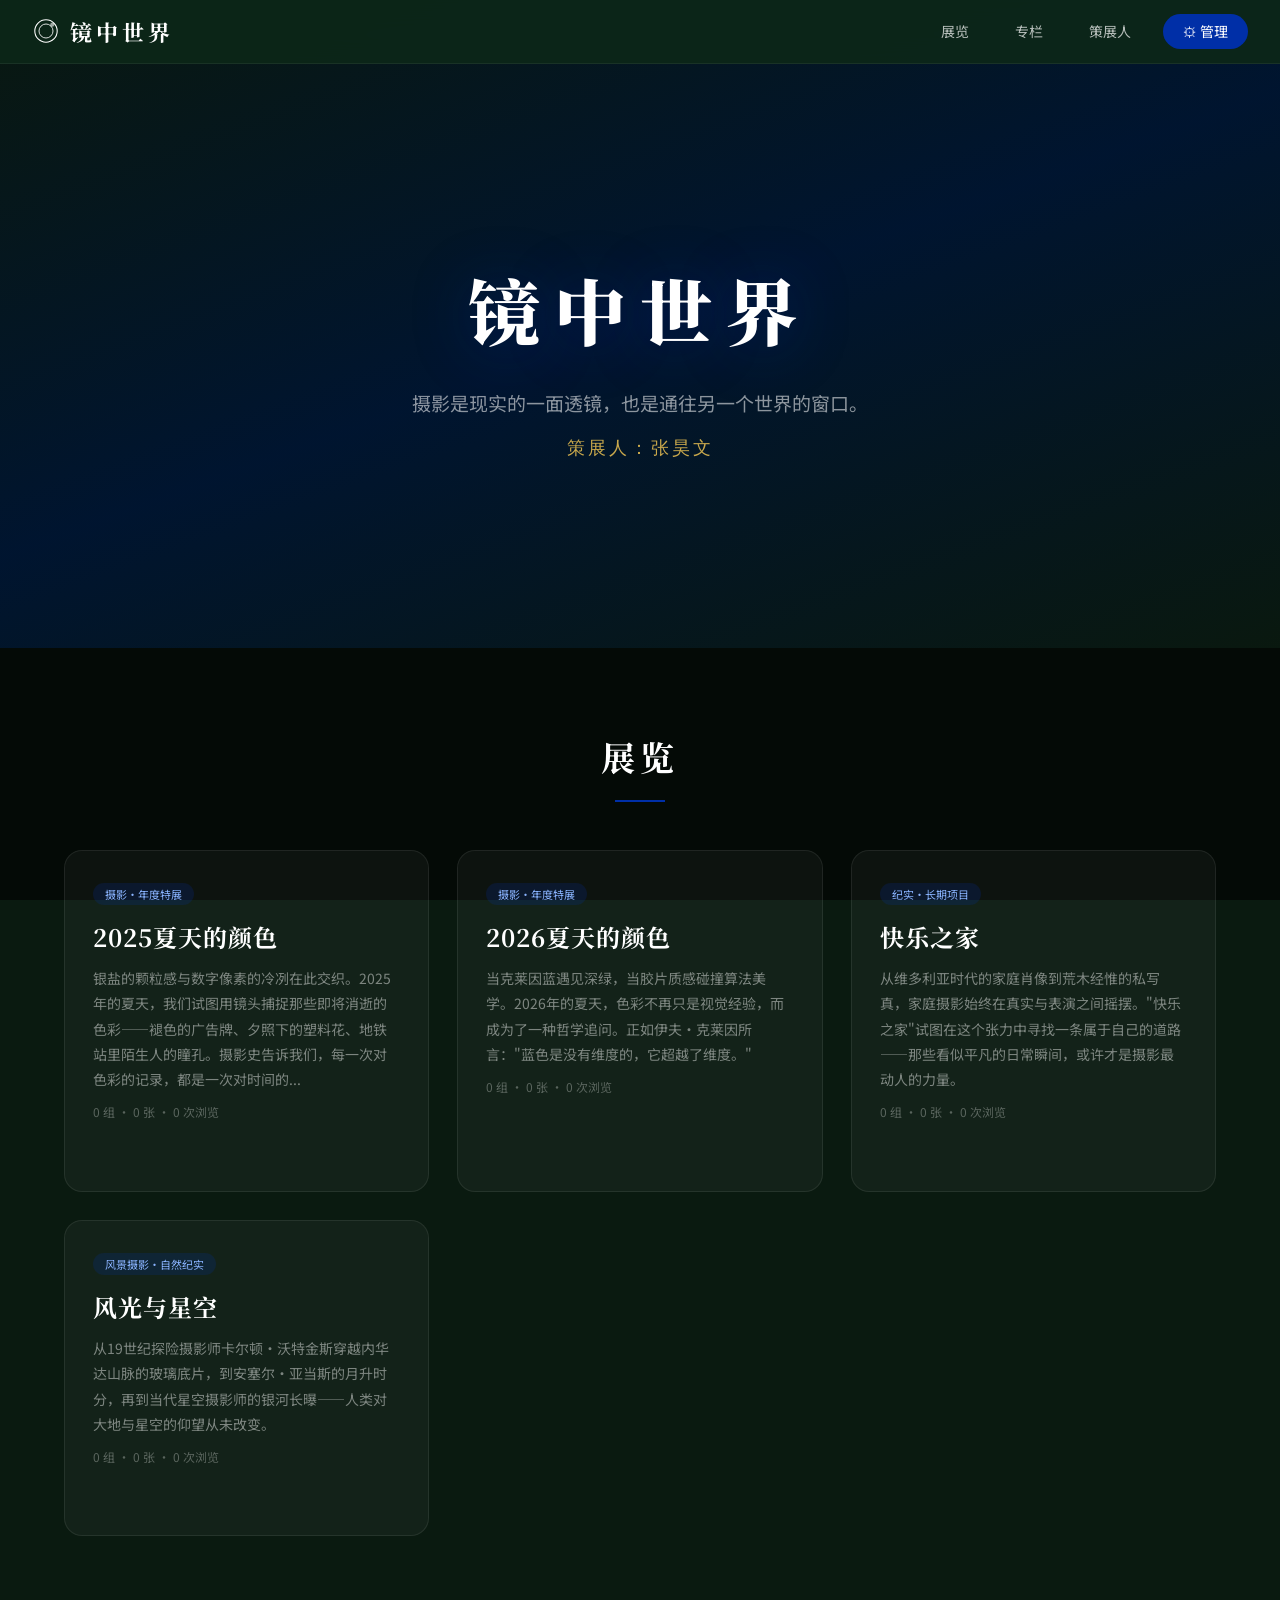
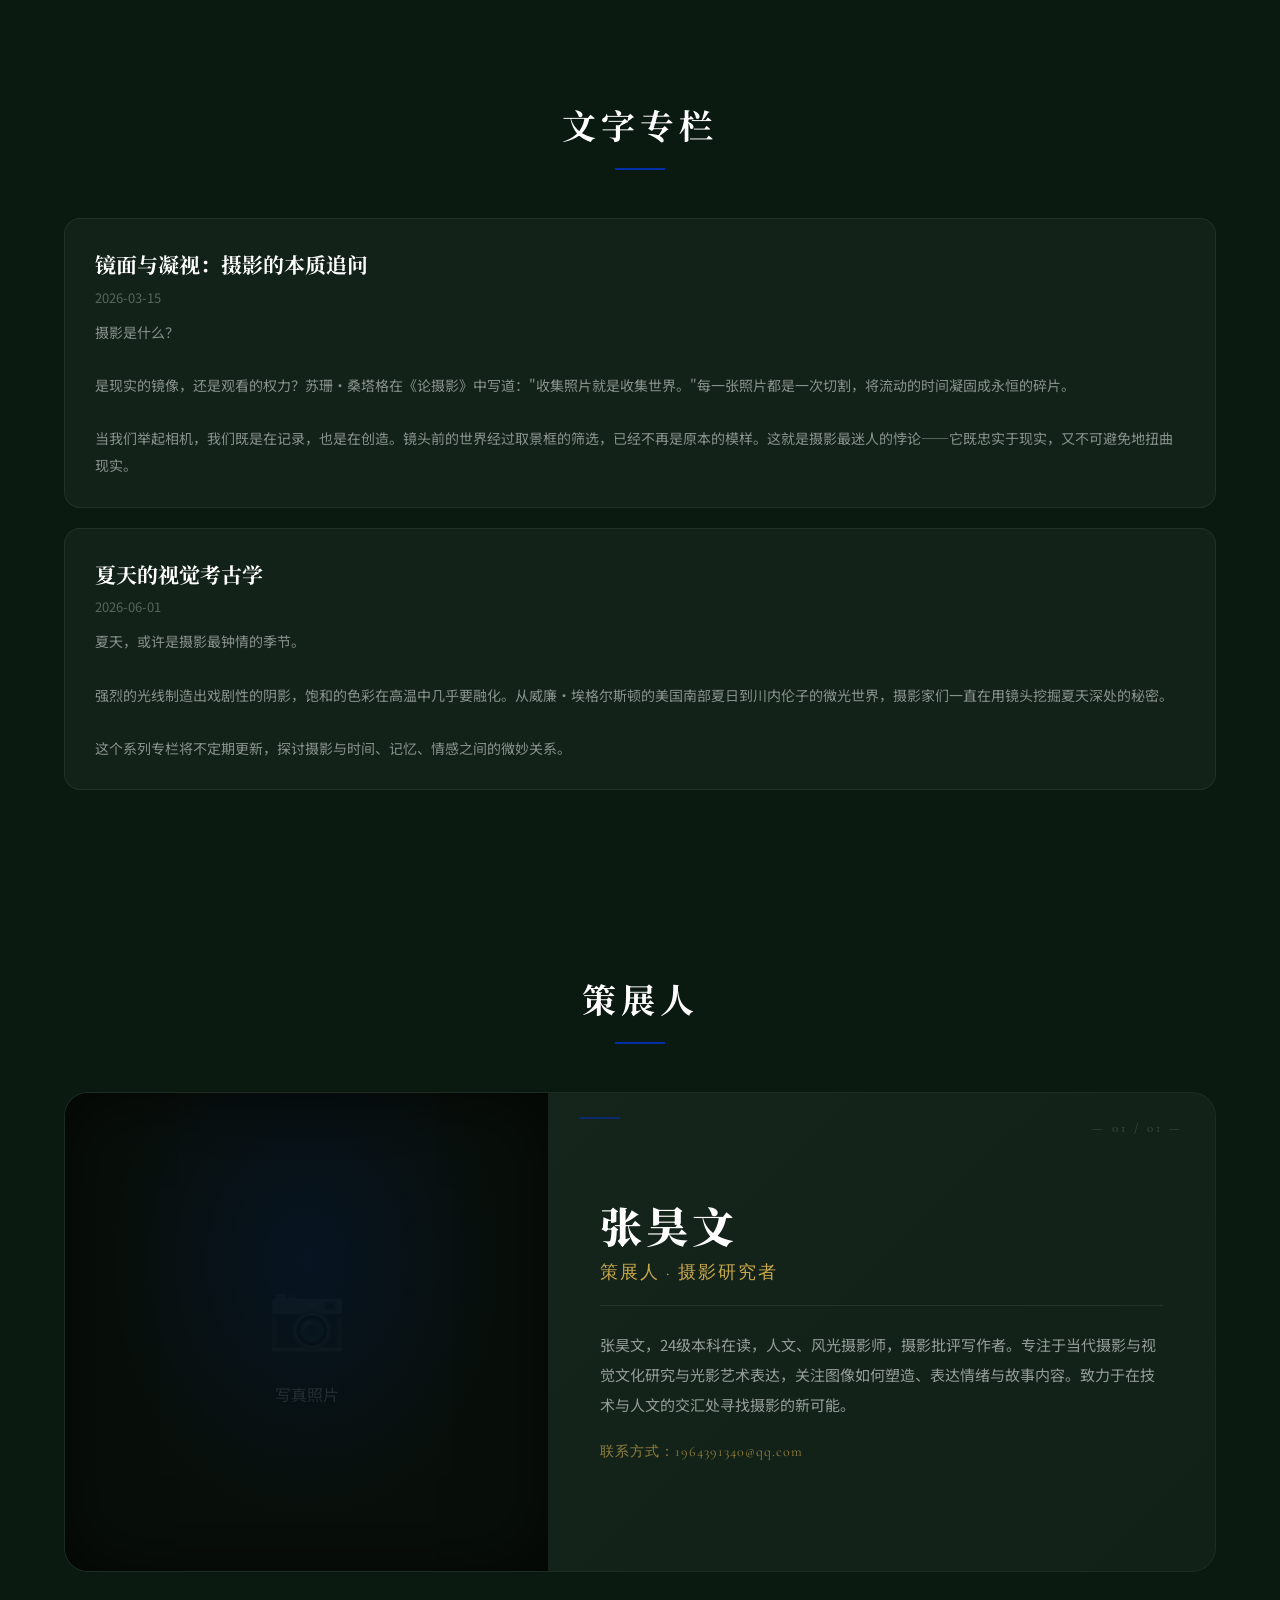
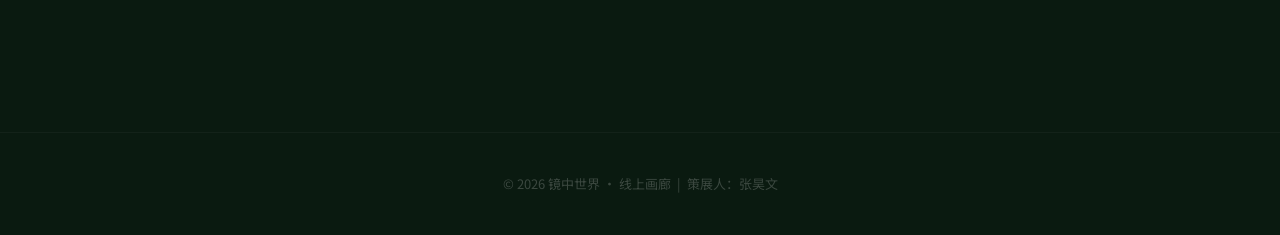
==== commit e3bf6045: "Add files via upload" ====
--- a/index.html
+++ b/index.html
@@ -4,233 +4,275 @@
 <meta charset="UTF-8">
 <meta name="viewport" content="width=device-width,initial-scale=1.0">
 <title>镜中世界 · 线上画廊</title>
+<link rel="preconnect" href="https://fonts.googleapis.com">
+<link rel="preconnect" href="https://fonts.gstatic.com" crossorigin>
+<link href="https://fonts.googleapis.com/css2?family=Playfair+Display:wght@400;700;900&family=Cormorant+Garamond:wght@400;600&family=Inter:wght@300;400;600;700&display=swap" rel="stylesheet">
+<link href="https://fonts.googleapis.com/css2?family=Noto+Serif+SC:wght@400;600;900&family=Noto+Sans+SC:wght@300;400;700&display=swap" rel="stylesheet">
 <style>
+:root{
+  --klein:#002fa7;
+  --green:#0d2818;
+  --gold:#c9a84c;
+  --bg-color:#0a1a10;
+  --bg-image:none;
+  --bg-overlay:rgba(0,0,0,0.6);
+  --text-font:'Noto Sans SC','Inter',sans-serif;
+  --title-font:'Noto Serif SC','Playfair Display',serif;
+  --body-font:'Noto Sans SC','Inter',sans-serif;
+  --curator-font:'Cormorant Garamond','Noto Serif SC',serif;
+  --board-color:#002fa7;
+}
 *{margin:0;padding:0;box-sizing:border-box}
-body{font-family:'Inter','PingFang SC','Microsoft YaHei',sans-serif;background:#0a1a10;color:#e0e0e0;line-height:1.7;overflow-x:hidden}
-:root{--klein:#002fa7;--green:#0d2818;--gold:#c9a84c}
+body{font-family:var(--body-font);background:var(--bg-color);background-image:var(--bg-image);background-size:cover;background-attachment:fixed;background-position:center;color:#e0e0e0;line-height:1.7;overflow-x:hidden}
+body::before{content:'';position:fixed;inset:0;background:var(--bg-overlay);z-index:-1;pointer-events:none}
 ::-webkit-scrollbar{width:6px}
-::-webkit-scrollbar-track{background:#0a1a10}
+::-webkit-scrollbar-track{background:rgba(0,0,0,0.3)}
 ::-webkit-scrollbar-thumb{background:var(--klein);border-radius:3px}
 
-/* ========== 导航栏 ========== */
-.navbar{position:fixed;top:0;left:0;right:0;height:64px;background:rgba(13,40,24,0.95);backdrop-filter:blur(14px);display:flex;align-items:center;justify-content:space-between;padding:0 32px;z-index:900;border-bottom:1px solid rgba(255,255,255,0.06)}
-.nav-brand{font-size:22px;font-weight:700;letter-spacing:4px;color:#fff;cursor:pointer;display:flex;align-items:center;gap:10px}
+/* 导航 */
+.navbar{position:fixed;top:0;left:0;right:0;height:64px;background:rgba(13,40,24,0.92);backdrop-filter:blur(14px);display:flex;align-items:center;justify-content:space-between;padding:0 32px;z-index:900;border-bottom:1px solid rgba(255,255,255,0.06)}
+.nav-brand{font-size:22px;font-weight:700;letter-spacing:4px;color:#fff;cursor:pointer;display:flex;align-items:center;gap:10px;font-family:var(--title-font)}
 .nav-brand svg{width:28px;height:28px}
 .nav-links{display:flex;align-items:center;gap:18px}
 .nav-links a{color:rgba(255,255,255,0.7);text-decoration:none;font-size:14px;transition:.3s;padding:6px 14px;border-radius:20px}
 .nav-links a:hover{color:#fff;background:rgba(255,255,255,0.06)}
 .nav-admin{background:var(--klein)!important;color:#fff!important;padding:6px 20px!important;border-radius:30px!important}
 
-/* ========== Hero ========== */
-.hero{height:70vh;min-height:420px;background:linear-gradient(160deg,#0a1a10 0%,#001633 50%,#0a1a10 100%);display:flex;align-items:center;justify-content:center;text-align:center;padding-top:64px}
-.hero h1{font-size:68px;letter-spacing:12px;color:#fff;margin-bottom:16px;text-shadow:0 4px 40px rgba(0,47,167,0.3)}
-.hero p{font-size:18px;color:rgba(255,255,255,0.55);max-width:520px;margin:0 auto}
-.hero .curator{color:var(--gold);font-size:15px;letter-spacing:3px;margin-top:12px}
-
-/* ========== Section ========== */
+/* Hero */
+.hero{height:72vh;min-height:440px;background:linear-gradient(160deg,#0a1a10ee 0%,#001633ee 50%,#0a1a10ee 100%);display:flex;align-items:center;justify-content:center;text-align:center;padding-top:64px;position:relative}
+.hero h1{font-size:72px;letter-spacing:14px;color:#fff;margin-bottom:16px;text-shadow:0 4px 60px rgba(0,47,167,0.4);font-family:var(--title-font);font-weight:900}
+.hero p{font-size:19px;color:rgba(255,255,255,0.55);max-width:540px;margin:0 auto;font-family:var(--body-font)}
+.hero .curator{color:var(--gold);font-size:18px;letter-spacing:3px;margin-top:14px;font-family:var(--curator-font)}
+
+/* Section */
 .section{max-width:1200px;margin:0 auto;padding:80px 24px}
-.section-title{font-size:32px;letter-spacing:4px;color:#fff;margin-bottom:44px;text-align:center}
+.section-title{font-size:34px;letter-spacing:5px;color:#fff;margin-bottom:48px;text-align:center;font-family:var(--title-font)}
 .section-title::after{content:'';display:block;width:50px;height:2px;background:var(--klein);margin:14px auto 0}
 
-/* ========== 展览卡片 ========== */
+/* 展览卡片 */
 .exhibition-grid{display:grid;grid-template-columns:repeat(auto-fill,minmax(280px,1fr));gap:28px}
 .exhibition-card{background:rgba(255,255,255,0.04);border:1px solid rgba(255,255,255,0.08);border-radius:18px;padding:32px 28px;cursor:pointer;transition:.4s;position:relative;overflow:hidden}
-.exhibition-card:hover{border-color:var(--klein);transform:translateY(-6px);background:rgba(255,255,255,0.07)}
-.exhibition-card h3{font-size:22px;color:#fff;margin-bottom:8px;letter-spacing:1px}
+.exhibition-card:hover{border-color:var(--klein);transform:translateY(-6px);background:rgba(255,255,255,0.07);box-shadow:0 12px 40px rgba(0,47,167,0.15)}
+.exhibition-card h3{font-size:24px;color:#fff;margin-bottom:8px;letter-spacing:1px;font-family:var(--title-font)}
 .exhibition-card .tags{display:flex;gap:8px;margin-bottom:12px;flex-wrap:wrap}
 .exhibition-card .tag{background:rgba(0,47,167,0.2);color:#8ab4ff;padding:2px 12px;border-radius:20px;font-size:11px}
 .exhibition-card p{color:rgba(255,255,255,0.45);font-size:14px;line-height:1.8}
-.exhibition-card .enter-hint{color:var(--klein);font-size:13px;margin-top:16px;opacity:0;transition:.4s}
+.exhibition-card .enter-hint{color:var(--klein);font-size:13px;margin-top:14px;opacity:0;transition:.4s}
 .exhibition-card:hover .enter-hint{opacity:1}
-.exhibition-card .views{font-size:12px;color:rgba(255,255,255,0.3);margin-top:8px;display:flex;align-items:center;gap:4px}
-
-/* ========== 专栏 ========== */
-.column-article{background:rgba(255,255,255,0.035);border:1px solid rgba(255,255,255,0.07);border-radius:16px;padding:28px 30px;margin-bottom:20px}
-.column-article h3{font-size:20px;color:#fff;margin-bottom:4px}
+.exhibition-card .meta{color:rgba(255,255,255,0.3);font-size:12px;margin-top:10px}
+
+/* 专栏 */
+.column-article{background:rgba(255,255,255,0.035);border:1px solid rgba(255,255,255,0.07);border-radius:16px;padding:28px 30px;margin-bottom:20px;transition:.3s}
+.column-article:hover{border-color:rgba(0,47,167,0.3)}
+.column-article h3{font-size:21px;color:#fff;margin-bottom:4px;font-family:var(--title-font)}
 .column-article .date{color:rgba(255,255,255,0.3);font-size:13px;margin-bottom:10px}
 .column-article .body{color:rgba(255,255,255,0.5);font-size:14px;line-height:1.9;white-space:pre-wrap}
 
-/* ========== 策展人（前台大气版） ========== */
-.curator-block{display:flex;gap:36px;align-items:flex-start;background:rgba(255,255,255,0.03);border:1px solid rgba(255,255,255,0.07);border-radius:24px;padding:40px;margin-bottom:32px;position:relative;overflow:hidden}
+/* 策展人 */
+.curator-section{margin-bottom:60px}
+.curator-block{position:relative;display:flex;align-items:stretch;gap:0;margin-bottom:80px;min-height:480px;border-radius:24px;overflow:hidden;background:rgba(255,255,255,0.02);border:1px solid rgba(255,255,255,0.06)}
+.curator-portrait-wrap{flex:0 0 42%;position:relative;overflow:hidden;background:#080f0a}
+.curator-portrait-wrap::before{content:'';position:absolute;inset:0;background:radial-gradient(ellipse at 50% 35%,rgba(0,47,167,0.15) 0%,transparent 60%);z-index:1;pointer-events:none}
+.curator-portrait-wrap::after{content:'';position:absolute;inset:0;box-shadow:inset 0 0 80px rgba(0,0,0,0.6);z-index:2;pointer-events:none}
+.curator-portrait{width:100%;height:100%;object-fit:cover;object-position:center;display:block;filter:contrast(1.05) brightness(0.92) saturate(0.9)}
+.curator-portrait-placeholder{width:100%;height:100%;display:flex;align-items:center;justify-content:center;flex-direction:column;gap:16px;color:rgba(255,255,255,0.12)}
+.curator-portrait-placeholder .placeholder-icon{font-size:64px;opacity:0.3}
+.curator-info-wrap{flex:1;display:flex;flex-direction:column;justify-content:center;padding:48px 52px;position:relative;background:linear-gradient(135deg,rgba(255,255,255,0.03) 0%,rgba(255,255,255,0.01) 100%)}
+.curator-info-wrap::before{content:'';position:absolute;top:24px;left:32px;width:40px;height:2px;background:var(--klein);opacity:0.6}
+.curator-name{font-size:42px;color:#fff;font-family:var(--title-font);font-weight:900;letter-spacing:4px;margin-bottom:6px;line-height:1.2}
+.curator-role-text{font-size:18px;color:var(--gold);font-family:var(--curator-font);letter-spacing:2px;margin-bottom:24px;padding-bottom:18px;border-bottom:1px solid rgba(255,255,255,0.08)}
+.curator-bio-text{font-size:15px;color:rgba(255,255,255,0.55);line-height:2;white-space:pre-wrap;font-family:var(--body-font)}
+.curator-contact{margin-top:20px;font-size:14px;color:rgba(201,168,76,0.7);letter-spacing:1px;font-family:var(--curator-font)}
+.curator-index{position:absolute;top:24px;right:32px;font-size:13px;color:rgba(255,255,255,0.2);letter-spacing:3px;font-family:var(--curator-font);z-index:3}
 .curator-block:nth-child(even){flex-direction:row-reverse}
-.curator-block .photo-wrap{width:42%;flex-shrink:0;position:relative}
-.curator-block .photo-wrap img{width:100%;aspect-ratio:4/5;object-fit:cover;border-radius:16px;display:block;box-shadow:0 20px 60px rgba(0,0,0,0.5),0 0 40px rgba(0,47,167,0.15),inset 0 0 60px rgba(0,0,0,0.3)}
-.curator-block .photo-wrap::after{content:'';position:absolute;inset:0;border-radius:16px;box-shadow:inset 0 0 80px rgba(0,0,0,0.4);pointer-events:none}
-.curator-block .info{width:58%;padding:20px 0}
-.curator-block .index{position:absolute;top:24px;right:32px;font-size:13px;color:rgba(255,255,255,0.2);letter-spacing:2px}
-.curator-block .name{font-size:42px;color:#fff;margin-bottom:8px;letter-spacing:2px;line-height:1.2}
-.curator-block .role{color:var(--gold);font-size:15px;letter-spacing:2px;margin-bottom:16px}
-.curator-block .divider{width:40px;height:2px;background:var(--klein);margin-bottom:16px}
-.curator-block .bio{color:rgba(255,255,255,0.55);font-size:15px;line-height:2;white-space:pre-wrap}
-.curator-block .contact{color:var(--gold);font-size:14px;margin-top:16px;letter-spacing:1px}
-.curator-block .photo-placeholder{width:100%;aspect-ratio:4/5;background:rgba(255,255,255,0.05);border:2px dashed rgba(255,255,255,0.1);border-radius:16px;display:flex;align-items:center;justify-content:center;color:rgba(255,255,255,0.2);font-size:48px}
-
-/* ========== 页脚 ========== */
+.curator-block:nth-child(even) .curator-info-wrap::before{left:auto;right:32px}
+.curator-block:nth-child(even) .curator-index{right:auto;left:32px}
+@media(max-width:900px){
+  .curator-block{flex-direction:column!important;min-height:auto}
+  .curator-portrait-wrap{flex:0 0 320px;min-height:320px}
+  .curator-info-wrap{padding:32px 28px}
+  .curator-name{font-size:30px}
+}
+
+/* 页脚 */
 .footer{text-align:center;padding:40px 24px;color:rgba(255,255,255,0.2);font-size:13px;border-top:1px solid rgba(255,255,255,0.04)}
 
-/* ========== 展览详情页 ========== */
+/* 展览详情 */
 .detail-page{display:none;min-height:100vh;padding-top:64px}
+.detail-page h1,.detail-page .work-group-title,.detail-page .section-title{font-family:var(--title-font)}
+.detail-page .statement,.detail-page .work-group-desc,.detail-page .photo-caption,.detail-page .work-group-count{font-family:var(--body-font)}
 .detail-back{padding:24px 32px 0;max-width:1200px;margin:0 auto}
 .detail-back a{color:rgba(255,255,255,0.5);text-decoration:none;font-size:14px;cursor:pointer;transition:.3s}
 .detail-back a:hover{color:#fff}
 .detail-header{padding:40px 32px 20px;max-width:1200px;margin:0 auto}
-.detail-header h1{font-size:38px;color:#fff;letter-spacing:3px;margin-bottom:8px}
+.detail-header h1{font-size:40px;color:#fff;letter-spacing:3px;margin-bottom:8px}
 .detail-header .statement{color:rgba(255,255,255,0.5);font-size:15px;line-height:1.9;max-width:800px}
-.detail-grid{padding:20px 32px 60px;max-width:1200px;margin:0 auto;display:grid;grid-template-columns:repeat(auto-fill,minmax(250px,1fr));gap:24px}
-
-/* ========== 组照展板 ========== */
-.group-section{margin-bottom:48px}
-.group-section h3{font-size:20px;color:#fff;margin-bottom:6px}
-.group-section .group-desc{color:rgba(255,255,255,0.4);font-size:14px;margin-bottom:20px;line-height:1.8}
-.artwork-item{background:rgba(255,255,255,0.03);border-radius:14px;overflow:hidden;transition:.3s;position:relative}
-.artwork-item:hover{transform:translateY(-4px)}
-.artwork-item .board{position:absolute;inset:0;border-radius:14px;z-index:-1;margin:-6px}
-.artwork-item img{width:100%;aspect-ratio:4/3;object-fit:cover;display:block;background:#111;border-radius:10px;position:relative;z-index:1}
-.artwork-item .info{padding:14px 16px;position:relative;z-index:1;background:rgba(0,0,0,0.4);border-radius:0 0 10px 10px}
-.artwork-item .info h4{font-size:15px;color:#fff;margin-bottom:2px}
-.artwork-item .info p{font-size:12px;color:rgba(255,255,255,0.4)}
-
-/* ========== 灯箱 ========== */
-.lightbox{position:fixed;inset:0;background:rgba(0,0,0,0.92);z-index:3000;display:none;align-items:center;justify-content:center;backdrop-filter:blur(6px)}
+.detail-works{max-width:1200px;margin:0 auto;padding:20px 32px 60px}
+
+/* 组照+背景板 */
+.work-group{background:rgba(255,255,255,0.03);border:1px solid rgba(255,255,255,0.07);border-radius:18px;padding:36px 32px;margin-bottom:40px;transition:.3s;position:relative}
+.work-group:hover{box-shadow:0 8px 30px rgba(0,47,167,0.1)}
+.work-group-title{font-size:22px;color:#fff;margin-bottom:4px;font-family:var(--title-font);letter-spacing:1px}
+.work-group-desc{color:rgba(255,255,255,0.45);font-size:14px;line-height:1.8;margin:8px 0 18px;white-space:pre-wrap}
+.work-group-count{display:inline-block;background:rgba(0,47,167,0.25);color:#8ab4ff;padding:2px 12px;border-radius:20px;font-size:12px;margin-bottom:16px}
+
+.photo-board{position:relative;background:#1a1a1a;border-radius:6px;padding:14px 14px 18px;margin-bottom:14px;box-shadow:0 4px 12px rgba(0,0,0,0.5),0 12px 36px rgba(0,0,0,0.35),inset 0 1px 0 rgba(255,255,255,0.05);transition:.4s;border-top:4px solid var(--board-color,#002fa7)}
+.photo-board::before{content:'';position:absolute;top:0;left:0;right:0;bottom:0;background:linear-gradient(170deg,rgba(255,255,255,0.04) 0%,transparent 40%,rgba(0,0,0,0.2) 100%);border-radius:6px;pointer-events:none}
+.photo-board .board-color-bar{position:absolute;top:0;left:0;right:0;height:4px;border-radius:6px 6px 0 0;background:var(--board-color,#002fa7);opacity:0.85}
+.photo-board img{width:100%;aspect-ratio:4/3;object-fit:cover;display:block;border-radius:3px;background:#0a0a0a;cursor:pointer;transition:.3s}
+.photo-board img:hover{filter:brightness(1.08)}
+.photo-board .photo-caption{text-align:center;color:rgba(255,255,255,0.5);font-size:13px;margin-top:8px;font-family:var(--curator-font)}
+.photo-board:hover{transform:translateY(-3px);box-shadow:0 8px 24px rgba(0,0,0,0.55),0 20px 50px rgba(0,0,0,0.4),0 0 40px rgba(0,47,167,0.08)}
+.photo-grid{display:grid;grid-template-columns:repeat(auto-fill,minmax(240px,1fr));gap:18px}
+
+/* 灯箱 */
+.lightbox{position:fixed;inset:0;background:rgba(0,0,0,0.92);backdrop-filter:blur(6px);z-index:8000;display:none;align-items:center;justify-content:center;flex-direction:column}
 .lightbox.active{display:flex}
-.lightbox img{max-width:90vw;max-height:85vh;object-fit:contain;border-radius:8px;box-shadow:0 0 80px rgba(0,47,167,0.2)}
-.lightbox .lb-close{position:absolute;top:24px;right:32px;font-size:36px;color:rgba(255,255,255,0.5);cursor:pointer;transition:.3s;background:none;border:none}
+.lightbox img{max-width:90vw;max-height:78vh;object-fit:contain;border-radius:8px;box-shadow:0 8px 60px rgba(0,0,0,0.6)}
+.lightbox .lb-info{color:rgba(255,255,255,0.7);font-size:16px;margin-top:14px;text-align:center;font-family:var(--curator-font)}
+.lightbox .lb-close{position:absolute;top:24px;right:32px;font-size:34px;color:rgba(255,255,255,0.5);cursor:pointer;transition:.3s;background:none;border:none;z-index:8010}
 .lightbox .lb-close:hover{color:#fff}
-.lightbox .lb-prev,.lightbox .lb-next{position:absolute;top:50%;transform:translateY(-50%);font-size:48px;color:rgba(255,255,255,0.4);cursor:pointer;transition:.3s;background:none;border:none;padding:20px}
-.lightbox .lb-prev{left:24px}
-.lightbox .lb-next{right:24px}
-.lightbox .lb-prev:hover,.lightbox .lb-next:hover{color:#fff}
-.lightbox .lb-counter{position:absolute;bottom:24px;left:50%;transform:translateX(-50%);color:rgba(255,255,255,0.4);font-size:14px}
-
-/* ========== 后台 ========== */
-.admin-page{display:none;min-height:100vh;padding-top:64px;background:#0a1510}
-.admin-topbar{position:fixed;top:64px;left:200px;right:0;height:48px;background:rgba(10,21,16,0.95);backdrop-filter:blur(10px);display:flex;align-items:center;justify-content:flex-end;padding:0 24px;z-index:800;border-bottom:1px solid rgba(255,255,255,0.04)}
-.admin-topbar .user-info{color:rgba(255,255,255,0.4);font-size:13px;margin-right:16px}
-.admin-topbar .btn-logout{background:transparent;border:1px solid rgba(255,107,107,0.3);color:#ff6b6b;padding:6px 18px;border-radius:20px;cursor:pointer;font-size:13px;transition:.3s}
-.admin-topbar .btn-logout:hover{background:rgba(255,107,107,0.1)}
-.admin-container{display:flex;min-height:calc(100vh - 64px)}
-.admin-sidebar{width:200px;background:rgba(0,0,0,0.3);padding:24px 0;border-right:1px solid rgba(255,255,255,0.05);flex-shrink:0;margin-top:48px}
-.admin-sidebar a{display:block;padding:12px 24px;color:rgba(255,255,255,0.5);text-decoration:none;font-size:14px;transition:.3s;cursor:pointer;border-left:3px solid transparent}
-.admin-sidebar a:hover,.admin-sidebar a.active{color:#fff;background:rgba(0,47,167,0.15);border-left-color:var(--klein)}
-.admin-sidebar .sub-item{padding-left:40px;font-size:13px}
-.admin-sidebar .logout-item{margin-top:auto;color:#ff6b6b!important;border-top:1px solid rgba(255,255,255,0.05);margin-top:20px}
-.admin-main{flex:1;padding:32px 40px;overflow-y:auto;margin-top:48px}
-.admin-main h2{font-size:24px;color:#fff;margin-bottom:24px;letter-spacing:2px}
+.lightbox .lb-nav{position:absolute;top:50%;transform:translateY(-50%);font-size:40px;color:rgba(255,255,255,0.4);cursor:pointer;transition:.3s;background:none;border:none;padding:20px;z-index:8010}
+.lightbox .lb-nav:hover{color:#fff}
+.lightbox .lb-prev{left:20px}
+.lightbox .lb-next{right:20px}
+
+/* ===== 后台 ===== */
+.admin-page{display:none;min-height:100vh;padding-top:0;background:#0a1510}
+.admin-topbar{height:52px;background:rgba(0,0,0,0.5);backdrop-filter:blur(10px);border-bottom:1px solid rgba(255,255,255,0.06);display:flex;align-items:center;justify-content:space-between;padding:0 28px;position:sticky;top:0;z-index:100}
+.admin-topbar-left{display:flex;align-items:center;gap:16px}
+.admin-topbar-brand{color:#fff;font-size:15px;font-weight:700;letter-spacing:2px;font-family:var(--title-font)}
+.admin-topbar-user{color:rgba(255,255,255,0.35);font-size:12px;letter-spacing:1px;padding-left:16px;border-left:1px solid rgba(255,255,255,0.1)}
+.admin-topbar-right{display:flex;align-items:center;gap:10px}
+.btn-logout-top{background:rgba(168,50,50,0.2);color:#ff8a8a;border:1px solid rgba(168,50,50,0.4);padding:7px 18px;border-radius:24px;cursor:pointer;font-size:13px;transition:.3s;font-family:var(--body-font)}
+.btn-logout-top:hover{background:rgba(168,50,50,0.45);color:#fff;border-color:rgba(168,50,50,0.7)}
+.admin-container{display:flex;min-height:calc(100vh - 52px)}
+.admin-sidebar{width:220px;background:rgba(0,0,0,0.35);padding:24px 0;border-right:1px solid rgba(255,255,255,0.05);flex-shrink:0;overflow-y:auto}
+.admin-sidebar a{display:block;padding:12px 22px;color:rgba(255,255,255,0.5);text-decoration:none;font-size:14px;transition:.3s;cursor:pointer;border-left:3px solid transparent}
+.admin-sidebar a:hover{color:#fff;background:rgba(0,47,167,0.1)}
+.admin-sidebar a.active{color:#fff;background:rgba(0,47,167,0.15);border-left-color:var(--klein)}
+.admin-sidebar .sidebar-group{color:rgba(255,255,255,0.25);font-size:11px;padding:16px 22px 4px;letter-spacing:2px;text-transform:uppercase}
+.admin-main{flex:1;padding:32px 40px;overflow-y:auto}
+.admin-main h2{font-size:24px;color:#fff;margin-bottom:8px;letter-spacing:2px;font-family:var(--title-font)}
+.admin-main .subtitle{color:rgba(255,255,255,0.35);font-size:13px;margin-bottom:24px}
 .admin-form label{display:block;color:rgba(255,255,255,0.6);margin:14px 0 4px;font-size:13px}
-.admin-form input,.admin-form textarea,.admin-form select{width:100%;padding:10px 14px;border:1px solid rgba(255,255,255,0.12);border-radius:10px;background:rgba(255,255,255,0.04);color:#fff;font-size:14px;outline:none;transition:.3s}
+.admin-form input,.admin-form textarea,.admin-form select{width:100%;padding:10px 14px;border:1px solid rgba(255,255,255,0.12);border-radius:10px;background:rgba(255,255,255,0.04);color:#fff;font-size:14px;outline:none;transition:.3s;font-family:var(--body-font)}
 .admin-form input:focus,.admin-form textarea:focus{border-color:var(--klein)}
 .admin-form textarea{min-height:100px;resize:vertical}
-.btn{background:var(--klein);color:#fff;border:none;padding:10px 28px;border-radius:30px;cursor:pointer;font-size:14px;transition:.3s;margin-top:12px}
+.btn{background:var(--klein);color:#fff;border:none;padding:10px 28px;border-radius:30px;cursor:pointer;font-size:14px;transition:.3s;margin-top:12px;font-family:var(--body-font)}
 .btn:hover{background:#003bb5;transform:translateY(-1px)}
 .btn-danger{background:#a83232;color:#fff;border:none;padding:6px 14px;border-radius:20px;cursor:pointer;font-size:12px;transition:.3s}
 .btn-danger:hover{background:#c73e3e}
-.btn-warning{background:transparent;border:1px solid rgba(255,107,107,0.4);color:#ff6b6b;padding:8px 20px;border-radius:20px;cursor:pointer;font-size:13px;transition:.3s;margin-top:12px}
-.btn-warning:hover{background:rgba(255,107,107,0.1)}
+.btn-small{background:rgba(255,255,255,0.08);color:rgba(255,255,255,0.7);border:1px solid rgba(255,255,255,0.12);padding:5px 14px;border-radius:20px;cursor:pointer;font-size:12px;transition:.3s;margin-top:6px}
+.btn-small:hover{background:rgba(255,255,255,0.15);color:#fff}
 .admin-list-item{display:flex;justify-content:space-between;align-items:center;padding:10px 0;border-bottom:1px solid rgba(255,255,255,0.04)}
 .admin-list-item span{color:rgba(255,255,255,0.6);font-size:14px}
 .admin-empty{color:rgba(255,255,255,0.2);text-align:center;padding:40px 0;font-size:14px}
-.toast{position:fixed;bottom:40px;left:50%;transform:translateX(-50%);background:rgba(0,0,0,0.85);color:#fff;padding:12px 28px;border-radius:30px;font-size:14px;z-index:9999;opacity:0;transition:.4s;pointer-events:none}
+
+/* 面包屑 */
+.breadcrumb{display:flex;align-items:center;gap:8px;margin-bottom:20px;font-size:13px;color:rgba(255,255,255,0.35)}
+.breadcrumb a{color:rgba(255,255,255,0.5);cursor:pointer;text-decoration:none;transition:.3s}
+.breadcrumb a:hover{color:#fff}
+.breadcrumb span{color:rgba(255,255,255,0.2)}
+
+/* 实时预览卡片 */
+.preview-card{background:rgba(255,255,255,0.02);border:1px solid rgba(255,255,255,0.06);border-radius:14px;padding:28px;margin-top:24px}
+.preview-card h4{color:rgba(255,255,255,0.4);font-size:12px;letter-spacing:2px;text-transform:uppercase;margin-bottom:14px;border-bottom:1px solid rgba(255,255,255,0.06);padding-bottom:8px}
+.preview-hero-title{font-size:42px;color:#fff;letter-spacing:6px;font-family:var(--title-font);font-weight:900;margin-bottom:8px}
+.preview-body-text{font-size:15px;color:rgba(255,255,255,0.55);line-height:1.8;max-width:500px;font-family:var(--body-font)}
+.preview-curator-text{color:var(--gold);font-size:17px;margin-top:10px;font-family:var(--curator-font)}
+.preview-ex-card{background:rgba(255,255,255,0.04);border-radius:10px;padding:18px;margin-top:14px;max-width:340px;border:1px solid rgba(255,255,255,0.06)}
+.preview-ex-card h5{font-size:18px;color:#fff;font-family:var(--title-font);margin-bottom:4px}
+.preview-ex-card p{font-size:13px;color:rgba(255,255,255,0.4);line-height:1.6}
+.preview-board{margin-top:16px;width:220px;background:#1a1a1a;border-radius:6px;padding:10px 10px 14px;box-shadow:0 4px 12px rgba(0,0,0,0.5);border-top:4px solid var(--preview-board-color,#002fa7)}
+.preview-board .pb-img{width:100%;aspect-ratio:4/3;background:#0a0a0a;border-radius:3px;display:flex;align-items:center;justify-content:center;color:rgba(255,255,255,0.15);font-size:12px}
+.preview-board .pb-cap{text-align:center;color:rgba(255,255,255,0.4);font-size:12px;margin-top:6px}
+
+/* 颜色选择器 */
+.color-row{display:flex;gap:10px;align-items:center;flex-wrap:wrap;margin:8px 0}
+.color-row label{margin:0;min-width:auto;color:rgba(255,255,255,0.5);font-size:13px}
+.color-input{width:50px!important;height:36px!important;padding:2px!important;border-radius:8px!important;cursor:pointer;border:2px solid rgba(255,255,255,0.15)!important}
+.color-presets{display:flex;gap:8px;flex-wrap:wrap;margin-top:10px}
+.color-preset{width:30px;height:30px;border-radius:50%;cursor:pointer;border:3px solid rgba(255,255,255,0.1);transition:.2s}
+.color-preset:hover{border-color:rgba(255,255,255,0.6);transform:scale(1.15)}
+.color-preset.active{border-color:var(--gold);box-shadow:0 0 10px var(--gold)}
+
+/* 上传区 */
+.upload-zone{border:2px dashed rgba(255,255,255,0.15);border-radius:14px;padding:32px;text-align:center;transition:.3s;cursor:pointer;margin-top:12px;background:rgba(255,255,255,0.02)}
+.upload-zone:hover,.upload-zone.dragover{border-color:var(--klein);background:rgba(0,47,167,0.05)}
+.upload-zone p{color:rgba(255,255,255,0.4);font-size:14px;margin:8px 0}
+.upload-icon{font-size:36px;margin-bottom:8px}
+.preview-list{margin-top:16px;display:flex;flex-wrap:wrap;gap:10px}
+.preview-item{position:relative;width:100px;height:100px;border-radius:8px;overflow:hidden;background:#111}
+.preview-item img{width:100%;height:100%;object-fit:cover}
+.preview-item .remove{position:absolute;top:2px;right:2px;width:20px;height:20px;background:rgba(0,0,0,0.7);color:#fff;border:none;border-radius:50%;font-size:11px;cursor:pointer;display:flex;align-items:center;justify-content:center}
+.progress-bar{width:100%;height:8px;background:rgba(255,255,255,0.08);border-radius:4px;overflow:hidden;margin-top:12px;display:none}
+.progress-bar .fill{height:100%;background:var(--klein);width:0%;transition:width .3s}
+
+/* Toast */
+.toast{position:fixed;bottom:40px;left:50%;transform:translateX(-50%);background:rgba(0,0,0,0.85);color:#fff;padding:12px 28px;border-radius:30px;font-size:14px;z-index:9999;opacity:0;transition:.4s;pointer-events:none;font-family:var(--body-font)}
 .toast.show{opacity:1}
 
-/* ========== 登录弹窗 ========== */
+/* 登录弹窗 */
 .login-overlay{position:fixed;inset:0;background:rgba(0,0,0,0.82);backdrop-filter:blur(8px);z-index:5000;display:none;align-items:center;justify-content:center}
-.login-overlay.active{display:flex}
 .login-card{background:#141e18;border:1px solid rgba(255,255,255,0.1);border-radius:20px;padding:40px 36px;width:340px;text-align:center}
-.login-card h2{color:#fff;font-size:24px;letter-spacing:3px;margin-bottom:20px}
+.login-card h2{color:#fff;font-size:24px;letter-spacing:3px;margin-bottom:20px;font-family:var(--title-font)}
 .login-card input{width:100%;padding:12px 16px;margin-bottom:14px;border:1px solid rgba(255,255,255,0.15);border-radius:10px;background:rgba(255,255,255,0.06);color:#fff;font-size:15px;outline:none}
 .login-card input:focus{border-color:var(--klein)}
 .login-card button{width:100%;padding:12px;border:none;border-radius:10px;background:var(--klein);color:#fff;font-size:16px;font-weight:600;cursor:pointer;transition:.3s}
 .login-card button:hover{background:#003bb5}
 .login-card .error{color:#ff6b6b;font-size:13px;margin-top:12px;min-height:20px}
 
-/* ========== 编辑弹窗 ========== */
-.modal-overlay{position:fixed;inset:0;background:rgba(0,0,0,0.78);backdrop-filter:blur(6px);z-index:2500;display:none;align-items:center;justify-content:center}
+/* 编辑弹窗 */
+.modal-overlay{position:fixed;inset:0;background:rgba(0,0,0,0.75);backdrop-filter:blur(6px);z-index:6000;display:none;align-items:center;justify-content:center;padding:20px}
 .modal-overlay.active{display:flex}
-.modal-content{background:#141e18;border:1px solid rgba(255,255,255,0.1);border-radius:24px;width:90%;max-width:680px;max-height:85vh;overflow-y:auto;padding:36px 40px;position:relative}
-.modal-content .close-btn{position:absolute;top:16px;right:24px;font-size:30px;color:rgba(255,255,255,0.4);cursor:pointer;transition:.3s;background:none;border:none}
-.modal-content .close-btn:hover{color:#fff}
-.modal-content h2{font-size:22px;color:#fff;margin-bottom:8px}
-.modal-content .subtitle{color:rgba(255,255,255,0.35);font-size:13px;margin-bottom:24px}
-
-/* ========== 上传区 ========== */
-.drop-zone{border:2px dashed rgba(255,255,255,0.12);border-radius:14px;padding:32px;text-align:center;cursor:pointer;transition:.3s;margin-top:8px}
-.drop-zone:hover{border-color:var(--klein);background:rgba(0,47,167,0.05)}
-.drop-zone p{color:rgba(255,255,255,0.35);font-size:14px;margin:0}
-.drop-zone .hint{font-size:12px;color:rgba(255,255,255,0.2);margin-top:6px}
-.file-list{margin-top:12px}
-.file-list .file-item{display:flex;justify-content:space-between;align-items:center;padding:6px 12px;background:rgba(255,255,255,0.04);border-radius:8px;margin-bottom:4px;font-size:13px;color:rgba(255,255,255,0.6)}
-.file-list .file-item .remove{color:#ff6b6b;cursor:pointer;margin-left:8px}
-
-/* ========== 颜色选择器 ========== */
-.color-picker-row{display:flex;gap:10px;flex-wrap:wrap;margin-top:8px}
-.color-swatch{width:32px;height:32px;border-radius:50%;cursor:pointer;border:2px solid transparent;transition:.3s}
-.color-swatch:hover{border-color:rgba(255,255,255,0.3)}
-.color-swatch.active{border-color:#fff;box-shadow:0 0 12px currentColor}
-
-/* ========== 字体卡片 ========== */
-.font-card{background:rgba(255,255,255,0.04);border:1px solid rgba(255,255,255,0.08);border-radius:12px;padding:16px 20px;cursor:pointer;transition:.3s;margin-bottom:8px}
-.font-card:hover{border-color:var(--klein)}
-.font-card.active{border-color:var(--klein);background:rgba(0,47,167,0.1)}
-.font-card .font-name{color:#fff;font-size:15px;margin-bottom:4px}
-.font-card .font-preview{color:rgba(255,255,255,0.4);font-size:14px}
-.font-card .font-meta{color:rgba(255,255,255,0.25);font-size:11px;margin-top:2px}
-
-/* ========== 总览仪表盘 ========== */
-.dash-grid{display:grid;grid-template-columns:repeat(auto-fit,minmax(160px,1fr));gap:16px;margin-bottom:32px}
-.dash-card{background:rgba(255,255,255,0.04);border-radius:14px;padding:24px;text-align:center;border:1px solid rgba(255,255,255,0.05)}
-.dash-card .num{font-size:36px;color:#fff;font-weight:700}
-.dash-card .label{color:rgba(255,255,255,0.35);font-size:12px;margin-top:4px;letter-spacing:1px}
-.bar-chart{margin-top:16px}
+.modal-box{background:#141e18;border:1px solid rgba(255,255,255,0.1);border-radius:20px;width:90%;max-width:680px;max-height:85vh;overflow-y:auto;padding:36px 40px;position:relative}
+.modal-box .close-btn{position:absolute;top:16px;right:22px;font-size:28px;color:rgba(255,255,255,0.4);cursor:pointer;background:none;border:none;transition:.3s}
+.modal-box .close-btn:hover{color:#fff}
+
+/* 字体卡片 */
+.font-option-grid{display:grid;grid-template-columns:repeat(auto-fill,minmax(180px,1fr));gap:14px;margin-top:14px}
+.font-option-card{background:rgba(255,255,255,0.04);border:2px solid rgba(255,255,255,0.08);border-radius:12px;padding:18px 16px;cursor:pointer;transition:.3s;text-align:center}
+.font-option-card:hover{border-color:rgba(0,47,167,0.5);background:rgba(0,47,167,0.08)}
+.font-option-card.active{border-color:var(--klein);background:rgba(0,47,167,0.15)}
+.font-option-card .sample{font-size:22px;color:#fff;margin-bottom:6px;line-height:1.3}
+.font-option-card .name{font-size:12px;color:rgba(255,255,255,0.4)}
+
+/* 保存栏 */
+.save-bar{position:sticky;bottom:0;background:rgba(10,21,16,0.95);backdrop-filter:blur(8px);padding:14px 0 0;border-top:1px solid rgba(255,255,255,0.06);margin-top:24px;display:flex;align-items:center;gap:12px}
+.save-bar .status{font-size:13px;color:rgba(255,255,255,0.35)}
+.save-bar .status.saved{color:#4ade80}
+
+/* 展览样式面板 */
+.ex-style-panel{background:rgba(255,255,255,0.02);border:1px solid rgba(255,255,255,0.06);border-radius:14px;padding:24px;margin-bottom:20px}
+.ex-style-panel h4{color:#fff;font-size:16px;margin-bottom:12px;font-family:var(--title-font)}
+.ex-style-panel .row{display:flex;gap:16px;align-items:flex-end;flex-wrap:wrap;margin-bottom:12px}
+.ex-style-panel .row > div{flex:1;min-width:200px}
+
+/* 统计卡片 */
+.stat-grid{display:grid;grid-template-columns:repeat(auto-fit,minmax(140px,1fr));gap:16px;margin-top:20px}
+.stat-card{background:rgba(255,255,255,0.04);border-radius:14px;padding:20px;text-align:center;border:1px solid rgba(255,255,255,0.06)}
+.stat-card .num{font-size:32px;color:#fff;font-family:var(--title-font);font-weight:700}
+.stat-card .lbl{color:rgba(255,255,255,0.35);font-size:12px;margin-top:4px}
+.bar-chart{margin-top:24px}
 .bar-row{display:flex;align-items:center;gap:12px;margin-bottom:10px}
-.bar-row .bar-label{width:160px;color:rgba(255,255,255,0.5);font-size:13px;text-align:right;flex-shrink:0}
-.bar-row .bar-track{flex:1;height:20px;background:rgba(255,255,255,0.04);border-radius:10px;overflow:hidden;position:relative}
-.bar-row .bar-fill{height:100%;background:linear-gradient(90deg,var(--klein),#4a7fff);border-radius:10px;transition:width 1s ease}
-.bar-row .bar-num{font-size:13px;color:rgba(255,255,255,0.4);min-width:48px}
-
-/* ========== 策展人后台卡片 ========== */
-.curator-admin-card{display:flex;gap:20px;align-items:flex-start;background:rgba(255,255,255,0.03);border:1px solid rgba(255,255,255,0.07);border-radius:16px;padding:24px;margin-bottom:16px}
-.curator-admin-card .photo{width:120px;height:150px;object-fit:cover;border-radius:10px;flex-shrink:0;background:rgba(255,255,255,0.05)}
-.curator-admin-card .photo-placeholder{width:120px;height:150px;background:rgba(255,255,255,0.05);border:2px dashed rgba(255,255,255,0.1);border-radius:10px;display:flex;align-items:center;justify-content:center;color:rgba(255,255,255,0.2);font-size:32px;flex-shrink:0}
-.curator-admin-card .fields{flex:1}
-.curator-admin-card .fields input,.curator-admin-card .fields textarea{width:100%;padding:8px 12px;margin-bottom:8px;border:1px solid rgba(255,255,255,0.1);border-radius:8px;background:rgba(255,255,255,0.04);color:#fff;font-size:13px;outline:none}
-.curator-admin-card .fields textarea{min-height:80px;resize:vertical}
-.curator-admin-card .actions{display:flex;gap:8px;margin-top:8px}
-.curator-admin-card .photo-upload{margin-bottom:8px}
-
-/* ========== 新增策展人面板 ========== */
-.add-curator-panel{background:rgba(0,47,167,0.06);border:1px dashed rgba(0,47,167,0.3);border-radius:16px;padding:24px;margin-bottom:24px}
-.add-curator-panel h3{color:#fff;font-size:16px;margin-bottom:12px}
-
-/* ========== 面包屑 ========== */
-.breadcrumb{color:rgba(255,255,255,0.3);font-size:13px;margin-bottom:16px}
-.breadcrumb a{color:rgba(255,255,255,0.5);text-decoration:none;cursor:pointer}
-.breadcrumb a:hover{color:#fff}
-
-/* ========== 进度条 ========== */
-.progress-bar{width:100%;height:6px;background:rgba(255,255,255,0.06);border-radius:3px;overflow:hidden;margin-top:8px}
-.progress-bar .progress-fill{height:100%;background:var(--klein);border-radius:3px;transition:width .3s;width:0%}
-
-/* ========== 保存栏 ========== */
-.save-bar{position:sticky;bottom:0;background:rgba(10,21,16,0.95);backdrop-filter:blur(10px);padding:12px 0;border-top:1px solid rgba(255,255,255,0.06);margin-top:24px;display:flex;justify-content:flex-end;gap:8px}
-
-/* ========== 展览面板 ========== */
-.ex-panel{background:rgba(255,255,255,0.03);border:1px solid rgba(255,255,255,0.07);border-radius:16px;padding:24px;margin-bottom:20px}
-.ex-panel .ex-header{display:flex;justify-content:space-between;align-items:center;margin-bottom:16px}
-.ex-panel .ex-header h3{color:#fff;font-size:18px}
-.ex-panel .ex-header .actions{display:flex;gap:8px}
-.preview-box{background:rgba(255,255,255,0.02);border:1px solid rgba(255,255,255,0.05);border-radius:10px;padding:20px;margin-top:12px}
-.preview-box .preview-title{font-size:20px;color:#fff;margin-bottom:4px}
-.preview-box .preview-body{font-size:14px;color:rgba(255,255,255,0.4);line-height:1.8}
-
-/* ========== 组照项 ========== */
-.group-admin-item{display:flex;justify-content:space-between;align-items:center;padding:10px 0;border-bottom:1px solid rgba(255,255,255,0.04)}
-.group-admin-item .group-info{display:flex;align-items:center;gap:12px}
-.group-admin-item .group-thumb{width:48px;height:48px;object-fit:cover;border-radius:8px;background:#111}
-.group-admin-item .group-name{color:#fff;font-size:14px}
-.group-admin-item .group-count{color:rgba(255,255,255,0.3);font-size:12px}
-.group-admin-item .group-actions{display:flex;gap:6px}
-
-/* ========== 响应式 ========== */
+.bar-row .bar-label{width:140px;font-size:13px;color:rgba(255,255,255,0.5);white-space:nowrap;overflow:hidden;text-overflow:ellipsis}
+.bar-row .bar-track{flex:1;height:20px;background:rgba(255,255,255,0.05);border-radius:10px;overflow:hidden;position:relative}
+.bar-row .bar-fill{height:100%;background:linear-gradient(90deg,var(--klein),#4a7fd1);border-radius:10px;transition:width .6s}
+.bar-row .bar-val{font-size:12px;color:rgba(255,255,255,0.4);min-width:50px;text-align:right}
+
+/* 子面板 */
+.sub-panel{background:rgba(255,255,255,0.02);border:1px solid rgba(255,255,255,0.05);border-radius:14px;padding:24px;margin-bottom:20px}
+.sub-panel h3{color:#fff;font-size:16px;margin-bottom:6px;font-family:var(--title-font)}
+.sub-panel .hint{color:rgba(255,255,255,0.3);font-size:12px;margin-bottom:14px}
+
+/* 策展人编辑卡片 */
+.curator-edit-card{display:flex;gap:20px;align-items:flex-start;padding:20px;background:rgba(255,255,255,0.02);border:1px solid rgba(255,255,255,0.06);border-radius:14px;margin-bottom:16px}
+.curator-edit-card .portrait-edit{width:120px;height:150px;border-radius:10px;overflow:hidden;background:#111;flex-shrink:0;display:flex;align-items:center;justify-content:center;color:rgba(255,255,255,0.15)}
+.curator-edit-card .portrait-edit img{width:100%;height:100%;object-fit:cover}
+.curator-edit-card .form-area{flex:1}
+
+/* 响应式 */
 @media(max-width:768px){
   .hero h1{font-size:40px;letter-spacing:6px}
   .exhibition-grid{grid-template-columns:1fr}
@@ -238,30 +280,26 @@
   .admin-sidebar{width:140px}
   .admin-sidebar a{padding:10px 16px;font-size:13px}
   .admin-main{padding:20px}
-  .curator-block{flex-direction:column!important}
-  .curator-block .photo-wrap{width:100%}
-  .curator-block .info{width:100%}
-  .curator-block .name{font-size:32px}
 }
 </style>
 </head>
 <body>
 
-<!-- ===== 导航 ===== -->
+<!-- 导航 -->
 <nav class="navbar">
   <div class="nav-brand" onclick="showHome()">
     <svg viewBox="0 0 40 40" fill="none"><circle cx="20" cy="20" r="16" stroke="currentColor" stroke-width="1.5"/><circle cx="20" cy="20" r="10" stroke="currentColor" stroke-width="1.2"/><circle cx="29" cy="11" r="3" fill="currentColor" opacity="0.6"/></svg>
     镜中世界
   </div>
-  <div class="nav-links" id="navLinks">
-    <a href="#exhibitions">展览</a>
-    <a href="#columns">专栏</a>
-    <a href="#curator">策展人</a>
+  <div class="nav-links">
+    <a href="#exhibitions" onclick="document.getElementById('exhibitions').scrollIntoView({behavior:'smooth'})">展览</a>
+    <a href="#columns" onclick="document.getElementById('columns').scrollIntoView({behavior:'smooth'})">专栏</a>
+    <a href="#curator" onclick="document.getElementById('curator').scrollIntoView({behavior:'smooth'})">策展人</a>
     <a href="#" class="nav-admin" onclick="openLogin()">⚙ 管理</a>
   </div>
 </nav>
 
-<!-- ===== 登录弹窗 ===== -->
+<!-- 登录弹窗 -->
 <div class="login-overlay" id="loginOverlay">
   <div class="login-card">
     <h2>🔐 内部管理</h2>
@@ -274,44 +312,49 @@
 
 <!-- ===== 首页 ===== -->
 <div id="homePage">
-  <section class="hero">
-    <div>
-      <h1>镜中世界</h1>
-      <p>摄影是现实的一面透镜，也是通往另一个世界的窗口。</p>
-      <div class="curator">策展人：张昊文</div>
-    </div>
-  </section>
-
-  <section class="section" id="exhibitions">
-    <h2 class="section-title">展览</h2>
-    <div class="exhibition-grid" id="exhibitionGrid"></div>
-  </section>
-
-  <section class="section" id="columns">
-    <h2 class="section-title">文字专栏</h2>
-    <div id="columnList"></div>
-  </section>
-
-  <section class="section" id="curator">
-    <h2 class="section-title">策展人</h2>
-    <div id="curatorList"></div>
-  </section>
-
-  <footer class="footer">© 2026 镜中世界 · 线上画廊 &nbsp;|&nbsp; 策展人：张昊文</footer>
+<section class="hero">
+  <div>
+    <h1>镜中世界</h1>
+    <p>摄影是现实的一面透镜，也是通往另一个世界的窗口。</p>
+    <div class="curator">策展人：张昊文</div>
+  </div>
+</section>
+
+<section class="section" id="exhibitions">
+  <h2 class="section-title">展览</h2>
+  <div class="exhibition-grid" id="exhibitionGrid"></div>
+</section>
+
+<section class="section" id="columns">
+  <h2 class="section-title">文字专栏</h2>
+  <div id="columnList"></div>
+</section>
+
+<section class="section" id="curator">
+  <h2 class="section-title">策展人</h2>
+  <div id="curatorList"></div>
+</section>
+
+<footer class="footer">© 2026 镜中世界 · 线上画廊 &nbsp;|&nbsp; 策展人：张昊文</footer>
 </div>
 
 <!-- ===== 展览详情页 ===== -->
 <div class="detail-page" id="detailPage">
   <div class="detail-back"><a onclick="showHome()">← 返回首页</a></div>
   <div class="detail-header" id="detailHeader"></div>
-  <div class="detail-grid" id="detailGrid"></div>
+  <div class="detail-works" id="detailWorks"></div>
 </div>
 
 <!-- ===== 后台管理页 ===== -->
 <div class="admin-page" id="adminPage">
   <div class="admin-topbar">
-    <span class="user-info" id="adminUser"></span>
-    <button class="btn-logout" onclick="confirmLogout()">🚪 退出登录</button>
+    <div class="admin-topbar-left">
+      <span class="admin-topbar-brand">⚙ 内部管理</span>
+      <span class="admin-topbar-user" id="adminTopbarUser"></span>
+    </div>
+    <div class="admin-topbar-right">
+      <button class="btn-logout-top" onclick="logout()">🚪 退出登录</button>
+    </div>
   </div>
   <div class="admin-container">
     <div class="admin-sidebar" id="adminSidebar"></div>
@@ -319,1041 +362,965 @@
   </div>
 </div>
 
-<!-- ===== 编辑策展人弹窗 ===== -->
-<div class="modal-overlay" id="curatorEditModal">
-  <div class="modal-content">
-    <button class="close-btn" onclick="closeCuratorEdit()">&times;</button>
-    <h2 id="curatorEditTitle">编辑策展人</h2>
-    <p class="subtitle">修改写真、姓名、头衔和履历</p>
-    <div style="display:flex;gap:24px;align-items:flex-start">
-      <div style="width:160px;flex-shrink:0">
-        <img id="curatorEditPhoto" style="width:160px;height:200px;object-fit:cover;border-radius:12px;display:block;background:rgba(255,255,255,0.05)">
-        <div class="drop-zone" style="margin-top:12px;padding:16px" onclick="document.getElementById('curatorEditFile').click()">
-          <p style="font-size:13px">📷 更换写真</p>
-          <p class="hint">建议800px以上，最大5MB</p>
+<!-- 灯箱 -->
+<div class="lightbox" id="lightbox">
+  <button class="lb-close" onclick="closeLightbox()">×</button>
+  <button class="lb-nav lb-prev" onclick="lbNav(-1)">‹</button>
+  <img id="lbImg" src="" alt="">
+  <div class="lb-info" id="lbInfo"></div>
+  <button class="lb-nav lb-next" onclick="lbNav(1)">›</button>
+</div>
+
+<!-- 编辑弹窗（策展人） -->
+<div class="modal-overlay" id="curatorModal">
+  <div class="modal-box">
+    <button class="close-btn" onclick="closeCuratorModal()">×</button>
+    <h2 id="curatorModalTitle">编辑策展人</h2>
+    <p class="subtitle" id="curatorModalSub">修改写真、姓名、头衔和履历</p>
+    <div class="curator-edit-card">
+      <div class="portrait-edit" id="curatorModalPortrait"></div>
+      <div class="form-area">
+        <div class="admin-form">
+          <label>更换写真</label>
+          <input type="file" id="curatorModalFile" accept="image/*" style="padding:6px">
+          <label>姓名</label>
+          <input type="text" id="curatorModalName">
+          <label>头衔</label>
+          <input type="text" id="curatorModalRole">
         </div>
-        <input type="file" id="curatorEditFile" accept="image/*" style="display:none" onchange="previewCuratorPhoto(event)">
       </div>
-      <div style="flex:1">
-        <label style="display:block;color:rgba(255,255,255,0.6);font-size:13px;margin-bottom:4px">姓名</label>
-        <input type="text" id="curatorEditName" style="width:100%;padding:10px 14px;border:1px solid rgba(255,255,255,0.12);border-radius:10px;background:rgba(255,255,255,0.04);color:#fff;font-size:14px;outline:none;margin-bottom:12px">
-        <label style="display:block;color:rgba(255,255,255,0.6);font-size:13px;margin-bottom:4px">头衔</label>
-        <input type="text" id="curatorEditRole" style="width:100%;padding:10px 14px;border:1px solid rgba(255,255,255,0.12);border-radius:10px;background:rgba(255,255,255,0.04);color:#fff;font-size:14px;outline:none;margin-bottom:12px">
-        <label style="display:block;color:rgba(255,255,255,0.6);font-size:13px;margin-bottom:4px">履历</label>
-        <textarea id="curatorEditBio" style="width:100%;padding:10px 14px;border:1px solid rgba(255,255,255,0.12);border-radius:10px;background:rgba(255,255,255,0.04);color:#fff;font-size:14px;outline:none;min-height:140px;resize:vertical"></textarea>
-      </div>
-    </div>
-    <div style="display:flex;gap:12px;justify-content:flex-end;margin-top:24px">
-      <button class="btn-warning" id="curatorDeleteBtn" onclick="deleteCuratorFromModal()">🗑 删除策展人</button>
+    </div>
+    <div class="admin-form">
+      <label>履历</label>
+      <textarea id="curatorModalBio" style="min-height:140px"></textarea>
+    </div>
+    <div class="save-bar">
+      <button class="btn-danger" onclick="deleteCuratorFromModal()" id="curatorModalDelete">🗑 删除策展人</button>
+      <div style="flex:1"></div>
       <button class="btn" onclick="saveCuratorFromModal()">💾 保存修改</button>
     </div>
   </div>
 </div>
 
-<!-- ===== 灯箱 ===== -->
-<div class="lightbox" id="lightbox">
-  <button class="lb-close" onclick="closeLightbox()">&times;</button>
-  <button class="lb-prev" onclick="lbPrev()">&#10094;</button>
-  <img id="lbImg" src="" alt="">
-  <button class="lb-next" onclick="lbNext()">&#10095;</button>
-  <div class="lb-counter" id="lbCounter"></div>
-</div>
-
 <div class="toast" id="toast"></div>
 
 <script>
-// ============================================================
-//  镜中世界 · 完整版 v6
-//  功能：首页/展览详情/后台管理/策展人编辑弹窗/浏览量统计
-//        /批量上传/每展览独立样式/字体管理/退出登录
-// ============================================================
-
-const STORAGE_KEY = 'mirror_world_data';
-const ACCOUNT_KEY = 'mirror_world_account';
-const SESSION_KEY = 'mirror_admin_logged';
-const THEME_KEY   = 'mirror_world_theme';
-
-const defaultAccount = { username: '海屿', password: 'mse20221028' };
-
-const defaultData = {
-  exhibitions: [
-    { id:'ex0', title:'2025夏天的颜色', tags:['摄影·年度特展'],
-      statement:'银盐的颗粒感与数字像素的冷冽在此交织。2025年的夏天，我们试图用镜头捕捉那些即将消逝的色彩——褪色的广告牌、夕照下的塑料花、地铁站里陌生人的瞳孔。摄影史告诉我们，每一次对色彩的记录，都是一次对时间的挽留。',
-      views:0, style:{boardColor:'#002fa7',titleFont:'',bodyFont:''},
-      groups:[] },
-    { id:'ex1', title:'2026夏天的颜色', tags:['摄影·年度特展'],
-      statement:'当克莱因蓝遇见深绿，当胶片质感碰撞算法美学。2026年的夏天，色彩不再只是视觉经验，而成为了一种哲学追问。正如伊夫·克莱因所言："蓝色是没有维度的，它超越了维度。"',
-      views:0, style:{boardColor:'#0d2818',titleFont:'',bodyFont:''},
-      groups:[] },
-    { id:'ex2', title:'快乐之家', tags:['纪实·长期项目'],
-      statement:'从维多利亚时代的家庭肖像到荒木经惟的私写真，家庭摄影始终在真实与表演之间摇摆。"快乐之家"试图在这个张力中寻找一条属于自己的道路——那些看似平凡的日常瞬间，或许才是摄影最动人的力量。',
-      views:0, style:{boardColor:'#5a3a1a',titleFont:'',bodyFont:''},
-      groups:[] },
-    { id:'ex3', title:'风光与星空', tags:['风景摄影·自然纪实'],
-      statement:'从19世纪探险摄影师卡尔顿·沃特金斯穿越内华达山脉的玻璃底片，到安塞尔·亚当斯的月升时分，再到当代星空摄影师的银河长曝——人类对大地与星空的仰望从未改变。',
-      views:0, style:{boardColor:'#1a1a3a',titleFont:'',bodyFont:''},
-      groups:[] }
+// ============ 常量 ============
+const STORAGE_KEY='mirror_world_data',ACCOUNT_KEY='mirror_world_account',SESSION_KEY='mirror_admin_logged',THEME_KEY='mirror_world_theme',FONTS_KEY='custom_fonts';
+
+const defaultAccount={username:'海屿',password:'mse20221028'};
+
+const defaultTheme={
+  bgColor:'#0a1a10',bgImage:'',bgOverlay:'rgba(0,0,0,0.6)',
+  titleFont:'Noto Serif SC',bodyFont:'Noto Sans SC',curatorFont:'Cormorant Garamond',
+  boardColor:'#002fa7',
+  boardColors:['#002fa7','#0d2818','#c9a84c','#1a1a1a','#2a0a0a','#0a1a2a','#1a0a2a','#3a2a0a','#0a3a2a','#2a1a3a']
+};
+
+const fontCatalog=[
+  {name:'Noto Serif SC',cat:'serif',loaded:true},
+  {name:'Playfair Display',cat:'serif',loaded:true},
+  {name:'Cormorant Garamond',cat:'serif',loaded:true},
+  {name:'Noto Sans SC',cat:'sans',loaded:true},
+  {name:'Inter',cat:'sans',loaded:true},
+];
+
+const defaultData={
+  exhibitions:[
+    {id:'ex0',title:'2025夏天的颜色',tags:['摄影·年度特展'],statement:'银盐的颗粒感与数字像素的冷冽在此交织。2025年的夏天，我们试图用镜头捕捉那些即将消逝的色彩——褪色的广告牌、夕照下的塑料花、地铁站里陌生人的瞳孔。摄影史告诉我们，每一次对色彩的记录，都是一次对时间的挽留。',style:{boardColor:'#002fa7',titleFont:'Noto Serif SC',bodyFont:'Noto Sans SC'},artworks:[],views:0},
+    {id:'ex1',title:'2026夏天的颜色',tags:['摄影·年度特展'],statement:'当克莱因蓝遇见深绿，当胶片质感碰撞算法美学。2026年的夏天，色彩不再只是视觉经验，而成为了一种哲学追问。正如伊夫·克莱因所言："蓝色是没有维度的，它超越了维度。"',style:{boardColor:'#002fa7',titleFont:'Playfair Display',bodyFont:'Noto Sans SC'},artworks:[],views:0},
+    {id:'ex2',title:'快乐之家',tags:['纪实·长期项目'],statement:'从维多利亚时代的家庭肖像到荒木经惟的私写真，家庭摄影始终在真实与表演之间摇摆。"快乐之家"试图在这个张力中寻找一条属于自己的道路——那些看似平凡的日常瞬间，或许才是摄影最动人的力量。',style:{boardColor:'#c9a84c',titleFont:'Cormorant Garamond',bodyFont:'Noto Sans SC'},artworks:[],views:0},
+    {id:'ex3',title:'风光与星空',tags:['风景摄影·自然纪实'],statement:'从19世纪探险摄影师卡尔顿·沃特金斯穿越内华达山脉的玻璃底片，到安塞尔·亚当斯的月升时分，再到当代星空摄影师的银河长曝——人类对大地与星空的仰望从未改变。',style:{boardColor:'#0a1a2a',titleFont:'Noto Serif SC',bodyFont:'Inter'},artworks:[],views:0}
   ],
-  columns: [
-    { id:'c0', title:'镜面与凝视：摄影的本质追问', date:'2026-03-15',
-      body:'摄影是什么？\n\n是现实的镜像，还是观看的权力？苏珊·桑塔格在《论摄影》中写道："收集照片就是收集世界。"每一张照片都是一次切割，将流动的时间凝固成永恒的碎片。\n\n当我们举起相机，我们既是在记录，也是在创造。镜头前的世界经过取景框的筛选，已经不再是原本的模样。这就是摄影最迷人的悖论——它既忠实于现实，又不可避免地扭曲现实。' },
-    { id:'c1', title:'夏天的视觉考古学', date:'2026-06-01',
-      body:'夏天，或许是摄影最钟情的季节。\n\n强烈的光线制造出戏剧性的阴影，饱和的色彩在高温中几乎要融化。从威廉·埃格尔斯顿的美国南部夏日到川内伦子的微光世界，摄影家们一直在用镜头挖掘夏天深处的秘密。\n\n这个系列专栏将不定期更新，探讨摄影与时间、记忆、情感之间的微妙关系。' }
+  columns:[
+    {id:'c0',title:'镜面与凝视：摄影的本质追问',date:'2026-03-15',body:'摄影是什么？\n\n是现实的镜像，还是观看的权力？苏珊·桑塔格在《论摄影》中写道："收集照片就是收集世界。"每一张照片都是一次切割，将流动的时间凝固成永恒的碎片。\n\n当我们举起相机，我们既是在记录，也是在创造。镜头前的世界经过取景框的筛选，已经不再是原本的模样。这就是摄影最迷人的悖论——它既忠实于现实，又不可避免地扭曲现实。'},
+    {id:'c1',title:'夏天的视觉考古学',date:'2026-06-01',body:'夏天，或许是摄影最钟情的季节。\n\n强烈的光线制造出戏剧性的阴影，饱和的色彩在高温中几乎要融化。从威廉·埃格尔斯顿的美国南部夏日到川内伦子的微光世界，摄影家们一直在用镜头挖掘夏天深处的秘密。\n\n这个系列专栏将不定期更新，探讨摄影与时间、记忆、情感之间的微妙关系。'}
   ],
-  curators: [
-    { id:'cu0', name:'张昊文', role:'策展人 · 摄影研究者',
-      bio:'张昊文，24级本科在读，人文、风光摄影师，摄影批评写作者。专注于当代摄影与视觉文化研究与光影艺术表达，关注图像如何塑造、表达情绪与故事内容。致力于在技术与人文的交汇处寻找摄影的新可能。\n\n联系方式：1964391340@qq.com',
-      photo:'' }
+  curators:[
+    {id:'cu0',name:'张昊文',role:'策展人 · 摄影研究者',bio:'张昊文，24级本科在读，人文、风光摄影师，摄影批评写作者。专注于当代摄影与视觉文化研究与光影艺术表达，关注图像如何塑造、表达情绪与故事内容。致力于在技术与人文的交汇处寻找摄影的新可能。\n\n联系方式：1964391340@qq.com',portrait:''}
   ]
 };
 
-const defaultTheme = {
-  bgColor:'#0a1a10', bgImage:'', bgDarken:50,
-  boardColor:'#111111',
-  titleFont:'', bodyFont:'', curatorFont:'',
-  customFonts:[]
-};
-
-// ===== 从远程 JSON 加载 =====
-async function loadRemoteData() {
-  try {
-    const r = await fetch('./data.json?_='+Date.now());
-    if(!r.ok) throw 0;
-    const d = await r.json();
-    localStorage.setItem(STORAGE_KEY, JSON.stringify(d));
-    console.log('✅ 远程 data.json 已加载');
-    return true;
-  } catch(e) { console.log('ℹ️ 无远程数据，用本地'); return false; }
-}
-async function loadRemoteTheme() {
-  try {
-    const r = await fetch('./theme.json?_='+Date.now());
-    if(!r.ok) throw 0;
-    const t = await r.json();
-    localStorage.setItem(THEME_KEY, JSON.stringify(t));
-    console.log('✅ 远程 theme.json 已加载');
-  } catch(e) {}
-}
-
-function getData(){try{return JSON.parse(localStorage.getItem(STORAGE_KEY))||defaultData}catch(e){return defaultData}}
+// ============ 工具 ============
+function getData(){try{return JSON.parse(localStorage.getItem(STORAGE_KEY))}catch(e){return null}}
 function saveData(d){localStorage.setItem(STORAGE_KEY,JSON.stringify(d))}
-function getTheme(){try{return JSON.parse(localStorage.getItem(THEME_KEY))||defaultTheme}catch(e){return defaultTheme}}
+function getTheme(){try{return JSON.parse(localStorage.getItem(THEME_KEY))}catch(e){return null}}
 function saveTheme(t){localStorage.setItem(THEME_KEY,JSON.stringify(t))}
-
-// ===== 初始化 =====
+function getCustomFonts(){try{return JSON.parse(localStorage.getItem(FONTS_KEY))||[]}catch(e){return[]}}
+function saveCustomFonts(arr){localStorage.setItem(FONTS_KEY,JSON.stringify(arr))}
+
+function applyTheme(){
+  const t=getTheme()||defaultTheme;
+  const root=document.documentElement;
+  root.style.setProperty('--bg-color',t.bgColor||defaultTheme.bgColor);
+  root.style.setProperty('--bg-image',t.bgImage?`url(${t.bgImage})`:'none');
+  root.style.setProperty('--bg-overlay',t.bgOverlay||defaultTheme.bgOverlay);
+  root.style.setProperty('--title-font',`'${t.titleFont||defaultTheme.titleFont}'`);
+  root.style.setProperty('--body-font',`'${t.bodyFont||defaultTheme.bodyFont}'`);
+  root.style.setProperty('--curator-font',`'${t.curatorFont||defaultTheme.curatorFont}'`);
+  root.style.setProperty('--board-color',t.boardColor||defaultTheme.boardColor);
+}
+
+// 注入自定义字体（关键修复：确保每次注入都刷新下拉）
+function injectCustomFonts(){
+  // 先移除旧的
+  document.querySelectorAll('style[id^="cf-"]').forEach(el=>el.remove());
+  getCustomFonts().forEach(f=>{
+    const ff=f.raw||f.name.replace(/\.[^.]+$/,'');
+    const s=document.createElement('style');
+    s.id='cf-'+ff;
+    s.textContent=`@font-face{font-family:'${ff}';src:url(${f.data}) format('${f.format||"truetype"}');font-display:swap}`;
+    document.head.appendChild(s);
+  });
+  // 通知字体tab刷新
+  window.dispatchEvent(new Event('customfonts:updated'));
+}
+
+// 识别字体格式
+function detectFontFormat(filename){
+  const lower=filename.toLowerCase();
+  if(lower.endsWith('.woff2')) return 'woff2';
+  if(lower.endsWith('.woff')) return 'woff';
+  if(lower.endsWith('.otf')) return 'opentype';
+  if(lower.endsWith('.ttf')) return 'truetype';
+  return 'truetype';
+}
+
+// ============ 远程加载 ============
+async function loadRemoteData(){
+  try{const r=await fetch('./data.json?_='+Date.now());if(!r.ok) throw 0;saveData(await r.json());console.log('✅ data.json loaded')}catch(e){console.log('ℹ️ no remote data.json')}
+}
+async function loadRemoteTheme(){
+  try{const r=await fetch('./theme.json?_='+Date.now());if(!r.ok) throw 0;saveTheme(await r.json());console.log('✅ theme.json loaded')}catch(e){console.log('ℹ️ no remote theme.json')}
+}
+
+// ============ 初始化 ============
 if(!localStorage.getItem(ACCOUNT_KEY)) localStorage.setItem(ACCOUNT_KEY,JSON.stringify(defaultAccount));
 
-(async () => {
+(async()=>{
   await loadRemoteData();
   await loadRemoteTheme();
   if(!localStorage.getItem(STORAGE_KEY)) saveData(defaultData);
   if(!localStorage.getItem(THEME_KEY)) saveTheme(defaultTheme);
+  // 兼容旧数据
+  const d=getData();
+  if(d.curator&&!d.curators) d.curators=[{id:'cu0',name:d.curator.name,role:d.curator.role,bio:d.curator.bio,portrait:d.curator.portrait||''}];
+  if(!d.curators) d.curators=[];
+  d.exhibitions.forEach(ex=>{if(ex.artworks&&!ex.artworks.length)ex.artworks=[];if(!ex.views)ex.views=0});
+  saveData(d);
+  injectCustomFonts();
   applyTheme();
   renderHome();
 })();
 
-// ===== 主题应用 =====
-function applyTheme(){
-  const t = getTheme();
-  document.body.style.backgroundColor = t.bgColor || '#0a1a10';
-  if(t.bgImage){
-    document.body.style.backgroundImage = `linear-gradient(rgba(0,0,0,${t.bgDarken/100}),rgba(0,0,0,${t.bgDarken/100})),url(${t.bgImage})`;
-    document.body.style.backgroundSize = 'cover';
-    document.body.style.backgroundAttachment = 'fixed';
+// ============ 首页渲染 ============
+function renderHome(){
+  const data=getData();
+  // 展览
+  document.getElementById('exhibitionGrid').innerHTML=data.exhibitions.map((ex,i)=>{
+    const tp=ex.artworks.reduce((s,w)=>s+(w.photos?w.photos.length:0),0);
+    return `<div class="exhibition-card" onclick="showDetail('${ex.id}')">
+      <div class="tags">${ex.tags.map(t=>`<span class="tag">${t}</span>`).join('')}</div>
+      <h3>${ex.title}</h3><p>${ex.statement.slice(0,100)}${ex.statement.length>100?'...':''}</p>
+      <div class="meta">${ex.artworks.length} 组 · ${tp} 张 · ${ex.views||0} 次浏览</div>
+      <div class="enter-hint">点击进入展览 →</div></div>`;
+  }).join('');
+
+  // 专栏
+  document.getElementById('columnList').innerHTML=data.columns.map(c=>`<div class="column-article"><h3>${c.title}</h3><div class="date">${c.date}</div><div class="body">${c.body.slice(0,200)}${c.body.length>200?'...':''}</div></div>`).join('')||'<div class="admin-empty">暂无专栏</div>';
+
+  // 策展人
+  const curators=data.curators||[];
+  if(curators.length){
+    document.getElementById('curatorList').innerHTML=`<div class="curator-section">${curators.map((c,ci)=>`
+      <div class="curator-block">
+        <div class="curator-index">— ${String(ci+1).padStart(2,'0')} / ${String(curators.length).padStart(2,'0')} —</div>
+        <div class="curator-portrait-wrap">
+          ${c.portrait?`<img class="curator-portrait" src="${c.portrait}" alt="${c.name}">`:`<div class="curator-portrait-placeholder"><div class="placeholder-icon">📷</div><div class="placeholder-text">写真照片</div></div>`}
+        </div>
+        <div class="curator-info-wrap">
+          <div class="curator-name">${c.name}</div>
+          <div class="curator-role-text">${c.role}</div>
+          <div class="curator-bio-text">${c.bio.replace(/联系方式[：:]\s*[\w@.]+/g,'').trim()}</div>
+          ${c.bio.match(/联系方式[：:]\s*[\w@.]+/)?`<div class="curator-contact">${c.bio.match(/联系方式[：:]\s*[\w@.]+/)[0]}</div>`:''}
+        </div>
+      </div>`).join('')}</div>`;
+  }else{
+    document.getElementById('curatorList').innerHTML='<div class="admin-empty">暂无策展人</div>';
   }
-  // 注册自定义字体
-  if(t.customFonts && t.customFonts.length){
-    let style = document.getElementById('dynamicFonts');
-    if(!style){style=document.createElement('style');style.id='dynamicFonts';document.head.appendChild(style)}
-    style.textContent = t.customFonts.map((f,i)=>`@font-face{font-family:'cf${i}';src:url(${f.data});font-display:swap}`).join('\n');
-  }
-}
-
-// ===== 首页渲染 =====
-function renderHome(){
-  const data = getData();
-  const t = getTheme();
-
-  // 展览
-  document.getElementById('exhibitionGrid').innerHTML = data.exhibitions.map((ex,i)=>{
-    const totalPhotos = (ex.groups||[]).reduce((s,g)=>s+(g.photos?g.photos.length:0),0);
-    const groupCount = (ex.groups||[]).length;
-    return `
-    <div class="exhibition-card" onclick="showDetail('${ex.id}')">
-      <div class="tags">${(ex.tags||[]).map(tag=>`<span class="tag">${tag}</span>`).join('')}</div>
-      <h3>${ex.title}</h3>
-      <p>${(ex.statement||'').slice(0,100)}${ex.statement&&ex.statement.length>100?'...':''}</p>
-      <div class="enter-hint">点击进入展览 →</div>
-      <div class="views">👁 ${ex.views||0} 次浏览 · ${groupCount} 组作品 · ${totalPhotos} 张照片</div>
+}
+
+// ============ 页面切换 ============
+function showHome(){document.getElementById('homePage').style.display='block';document.getElementById('detailPage').style.display='none';document.getElementById('adminPage').style.display='none'}
+function showDetail(id){
+  const data=getData();const ex=data.exhibitions.find(e=>e.id===id);
+  if(!ex) return toast('展览不存在');
+  // 浏览量+1
+  ex.views=(ex.views||0)+1;saveData(data);
+  const st=ex.style||{boardColor:getTheme().boardColor||'#002fa7',titleFont:'Noto Serif SC',bodyFont:'Noto Sans SC'};
+  const detailRoot=document.getElementById('detailPage');
+  detailRoot.style.setProperty('--title-font',`'${st.titleFont}'`);
+  detailRoot.style.setProperty('--body-font',`'${st.bodyFont}'`);
+  document.getElementById('homePage').style.display='none';document.getElementById('adminPage').style.display='none';document.getElementById('detailPage').style.display='block';
+  document.getElementById('detailHeader').innerHTML=`<h1 style="font-family:'${st.titleFont}'">${ex.title}</h1><div class="statement" style="font-family:'${st.bodyFont}'">${ex.statement.replace(/\n/g,'<br>')}</div>`;
+  if(!ex.artworks.length){document.getElementById('detailWorks').innerHTML='<div class="admin-empty">暂无作品</div>';return}
+  document.getElementById('detailWorks').innerHTML=ex.artworks.map(wg=>{
+    const bc=wg.boardColor||st.boardColor;
+    return `<div class="work-group" style="--board-color:${bc}">
+      <div class="work-group-title">${wg.title}</div>
+      <div class="work-group-desc">${wg.desc||''}</div>
+      <div class="work-group-count">${wg.photos?wg.photos.length:0} 张照片</div>
+      <div class="photo-grid">${(wg.photos||[]).map((p,i)=>`<div class="photo-board" style="--board-color:${bc}"><div class="board-color-bar" style="background:${bc}"></div><img src="${p}" alt="${wg.title}" onclick="openLightbox('${ex.id}','${wg.id}',${i})"><div class="photo-caption">${wg.title} ${i+1}</div></div>`).join('')}</div>
     </div>`;
   }).join('');
-
-  // 专栏
-  document.getElementById('columnList').innerHTML = (data.columns||[]).map(c=>`
-    <div class="column-article">
-      <h3>${c.title}</h3>
-      <div class="date">${c.date||''}</div>
-      <div class="body">${(c.body||'').slice(0,200)}${c.body&&c.body.length>200?'...':''}</div>
-    </div>`).join('') || '<div class="admin-empty">暂无专栏文章</div>';
-
-  // 策展人（大气版）
-  const curators = data.curators||[];
-  document.getElementById('curatorList').innerHTML = curators.length ? curators.map((cu,idx)=>{
-    const lines = (cu.bio||'').split('\n');
-    const contact = lines.find(l=>l.includes('联系方式'))||'';
-    const bioMain = lines.filter(l=>!l.includes('联系方式')).join('\n');
-    return `
-    <div class="curator-block">
-      <div class="index">— 0${idx+1} / 0${curators.length} —</div>
-      <div class="photo-wrap">
-        ${cu.photo?`<img src="${cu.photo}" alt="${cu.name}">`:`<div class="photo-placeholder">📷</div>`}
+}
+
+// ============ 灯箱 ============
+let lbExId=null,lbGroupId=null,lbIdx=0,lbPhotos=[];
+function openLightbox(exId,gid,i){
+  const ex=getData().exhibitions.find(e=>e.id===exId);
+  const wg=ex.artworks.find(w=>w.id===gid);
+  if(!wg||!wg.photos) return;
+  lbExId=exId;lbGroupId=gid;lbIdx=i;lbPhotos=wg.photos;
+  document.getElementById('lightbox').classList.add('active');
+  renderLightbox();
+}
+function renderLightbox(){
+  const img=document.getElementById('lbImg');
+  img.src=lbPhotos[lbIdx];
+  document.getElementById('lbInfo').textContent=`${lbIdx+1} / ${lbPhotos.length}`;
+}
+function lbNav(d){lbIdx=(lbIdx+d+lbPhotos.length)%lbPhotos.length;renderLightbox()}
+function closeLightbox(){document.getElementById('lightbox').classList.remove('active')}
+
+// ============ 登录 ============
+function openLogin(){document.getElementById('loginOverlay').style.display='flex';document.getElementById('loginError').textContent=''}
+function handleLogin(){
+  const u=document.getElementById('loginUser').value.trim(),p=document.getElementById('loginPass').value.trim();
+  const acc=JSON.parse(localStorage.getItem(ACCOUNT_KEY));
+  if(u===acc.username&&p===acc.password){sessionStorage.setItem(SESSION_KEY,'true');document.getElementById('loginOverlay').style.display='none';enterAdmin()}
+  else{document.getElementById('loginError').textContent='账号或密码错误'}
+}
+function enterAdmin(){
+  if(!sessionStorage.getItem(SESSION_KEY)){openLogin();return}
+  document.getElementById('homePage').style.display='none';document.getElementById('detailPage').style.display='none';document.getElementById('adminPage').style.display='block';
+  try{document.getElementById('adminTopbarUser').textContent='登录身份：海屿'}catch(e){}
+  renderSidebar();switchAdmin('dashboard');
+}
+function logout(){
+  if(!confirm('确定要退出内部管理吗？')) return;
+  sessionStorage.removeItem(SESSION_KEY);showHome();
+}
+
+// ============ 侧边栏 ============
+function renderSidebar(){
+  document.getElementById('adminSidebar').innerHTML=`
+    <a class="active" onclick="switchAdmin('dashboard')">📊 总览</a>
+    <a onclick="switchAdmin('exhibitions')">📂 展览</a>
+    <a onclick="switchAdmin('columns')">📝 专栏</a>
+    <a onclick="switchAdmin('curators')">👤 策展人</a>
+    <a onclick="switchAdmin('upload')">🖼 上传</a>
+    <div class="sidebar-group">🎨 外观</div>
+    <a onclick="switchAdmin('appr-bg')">背景颜色/图片</a>
+    <a onclick="switchAdmin('appr-board')">背景板颜色</a>
+    <a onclick="switchAdmin('appr-title')">标题字体</a>
+    <a onclick="switchAdmin('appr-body')">正文字体</a>
+    <a onclick="switchAdmin('appr-curator')">策展人字体</a>
+    <a onclick="switchAdmin('appr-custom')">自定义字体</a>
+    <a onclick="switchAdmin('settings')">⚙ 设置</a>
+    <a onclick="logout()" style="color:#ff8a8a;margin-top:20px">🚪 退出登录</a>
+  `;
+}
+
+function switchAdmin(tab){
+  document.querySelectorAll('.admin-sidebar a').forEach(a=>a.classList.remove('active'));
+  const main=document.getElementById('adminMain');
+  const data=getData();const theme=getTheme()||defaultTheme;
+  // 高亮
+  const map={dashboard:'📊',exhibitions:'📂',columns:'📝',curators:'👤',upload:'🖼','appr-bg':'背景','appr-board':'背景板','appr-title':'标题','appr-body':'正文','appr-curator':'策展人','appr-custom':'自定义','settings':'⚙'};
+  document.querySelectorAll('.admin-sidebar a').forEach(a=>{if(a.textContent.includes(map[tab]||tab.split('-').pop()))a.classList.add('active')});
+
+  if(tab==='dashboard'){
+    const totalWorks=data.exhibitions.reduce((s,e)=>s+e.artworks.reduce((s2,w)=>s2+(w.photos?w.photos.length:0),0),0);
+    let sz=0;try{sz=new Blob([localStorage.getItem(STORAGE_KEY)]).size}catch(e){}
+    const fonts=getCustomFonts();
+    main.innerHTML=`<h2>📊 总览</h2><p class="subtitle">全局数据与浏览统计</p>
+      <div class="stat-grid">
+        <div class="stat-card"><div class="num">${data.exhibitions.length}</div><div class="lbl">展览</div></div>
+        <div class="stat-card"><div class="num">${totalWorks}</div><div class="lbl">作品</div></div>
+        <div class="stat-card"><div class="num">${data.exhibitions.reduce((s,e)=>s+(e.views||0),0)}</div><div class="lbl">总浏览</div></div>
+        <div class="stat-card"><div class="num">${(sz/1024).toFixed(1)}KB</div><div class="lbl">存储</div></div>
+        <div class="stat-card"><div class="num">${data.columns.length}</div><div class="lbl">专栏</div></div>
+        <div class="stat-card"><div class="num">${data.curators.length}</div><div class="lbl">策展人</div></div>
+        <div class="stat-card"><div class="num">${fonts.length}</div><div class="lbl">自定义字体</div></div>
       </div>
-      <div class="info">
-        <div class="name" style="${t.curatorFont?`font-family:'${t.curatorFont}'`:''}">${cu.name}</div>
-        <div class="role">${cu.role||''}</div>
-        <div class="divider"></div>
-        <div class="bio">${bioMain}</div>
-        ${contact?`<div class="contact">${contact}</div>`:''}
+      <h3 style="color:#fff;margin:32px 0 12px;font-family:var(--title-font)">📈 各展览浏览量</h3>
+      <div class="bar-chart">${data.exhibitions.map(ex=>{const max=Math.max(1,...data.exhibitions.map(e=>e.views||0));const pct=((ex.views||0)/max*100).toFixed(0);return `<div class="bar-row"><div class="bar-label">${ex.title}</div><div class="bar-track"><div class="bar-fill" style="width:${pct}%"></div></div><div class="bar-val">${ex.views||0} 次</div></div>`}).join('')}</div>`;
+  }
+  else if(tab==='exhibitions') renderExhibitions(main,data);
+  else if(tab==='columns') renderColumns(main,data);
+  else if(tab==='curators') renderCurators(main,data);
+  else if(tab==='upload') renderUpload(main,data,theme);
+  else if(tab==='appr-bg') renderApprBg(main,theme);
+  else if(tab==='appr-board') renderApprBoard(main,theme);
+  else if(tab==='appr-title') renderApprFont(main,'titleFont','标题字体','用于 Hero、展览标题、章节标题');
+  else if(tab==='appr-body') renderApprFont(main,'bodyFont','正文字体','用于专栏正文、展览陈述、说明文字');
+  else if(tab==='appr-curator') renderApprFont(main,'curatorFont','策展人字体','用于策展人姓名、头衔、签名');
+  else if(tab==='appr-custom') renderApprCustom(main);
+  else if(tab==='settings') renderSettings(main);
+}
+
+// ============ 展览管理 ============
+function renderExhibitions(main,data){
+  let html=`<h2>📂 展览管理</h2><p class="subtitle">新增/编辑/删除展览，并为每个展览设置独立样式</p>
+    <div class="sub-panel">
+      <h3>➕ 新增展览</h3>
+      <div class="admin-form">
+        <label>展览名称</label><input type="text" id="newExTitle" placeholder="展览名称">
+        <label>标签（逗号分隔）</label><input type="text" id="newExTags" placeholder="如：摄影·年度特展">
+        <label>策展陈述</label><textarea id="newExStmt" placeholder="展览介绍"></textarea>
+        <button class="btn" onclick="addExhibition()">➕ 添加展览</button>
       </div>
-    </div>`;
-  }).join('') : '<div class="admin-empty">暂无策展人信息</div>';
-}
-
-// ===== 页面切换 =====
-function showHome(){
-  document.getElementById('homePage').style.display='block';
-  document.getElementById('detailPage').style.display='none';
-  document.getElementById('adminPage').style.display='none';
-  window.scrollTo(0,0);
-}
-function showDetail(id){
-  const data=getData();
-  const ex=data.exhibitions.find(e=>e.id===id);
-  if(!ex) return toast('展览不存在');
-  // 浏览量+1
-  ex.views = (ex.views||0)+1;
-  saveData(data);
-  // 应用展览级样式
-  const t = getTheme();
-  const exStyle = ex.style||{};
-  if(exStyle.titleFont) document.documentElement.style.setProperty('--ex-title-font', exStyle.titleFont);
-  if(exStyle.bodyFont) document.documentElement.style.setProperty('--ex-body-font', exStyle.bodyFont);
-  const boardColor = exStyle.boardColor || t.boardColor || '#111';
-
-  document.getElementById('homePage').style.display='none';
-  document.getElementById('adminPage').style.display='none';
-  document.getElementById('detailPage').style.display='block';
-  document.getElementById('detailHeader').innerHTML=`
-    <h1 style="${exStyle.titleFont?`font-family:'${exStyle.titleFont}'`:''}">${ex.title}</h1>
-    <div class="statement" style="${exStyle.bodyFont?`font-family:'${exStyle.bodyFont}'`:''}">${(ex.statement||'').replace(/\n/g,'<br>')}</div>
-    <div class="views" style="margin-top:12px;color:rgba(255,255,255,0.3);font-size:13px">👁 ${ex.views} 次浏览</div>
-  `;
-  const groups = ex.groups||[];
-  document.getElementById('detailGrid').innerHTML = groups.length ? groups.map(g=>{
-    const photos = g.photos||[];
-    return `
-    <div style="grid-column:1/-1">
-      <div class="group-section">
-        <h3 style="${exStyle.titleFont?`font-family:'${exStyle.titleFont}'`:''}">${g.title||'未命名组照'}</h3>
-        <div class="group-desc" style="${exStyle.bodyFont?`font-family:'${exStyle.bodyFont}'`:''}">${g.desc||''}</div>
-        <div style="display:grid;grid-template-columns:repeat(auto-fill,minmax(250px,1fr));gap:20px">
-          ${photos.map((p,i)=>`
-            <div class="artwork-item" onclick="openLightbox('${ex.id}','${g.id}',${i})" style="box-shadow:0 12px 40px rgba(0,0,0,0.4),0 0 30px ${boardColor}40">
-              <div class="board" style="background:${boardColor}"></div>
-              <img src="${p.src}" alt="${p.title||''}" loading="lazy">
-              <div class="info"><h4>${p.title||'未命名'}</h4><p>${p.desc||''}</p></div>
-            </div>`).join('')}
-        </div>
+    </div>
+    <h3 style="color:#fff;margin-bottom:12px">现有展览（${data.exhibitions.length}）</h3>`;
+  data.exhibitions.forEach((ex,i)=>{
+    const st=ex.style||{boardColor:'#002fa7',titleFont:'Noto Serif SC',bodyFont:'Noto Sans SC'};
+    const tp=ex.artworks.reduce((s,w)=>s+(w.photos?w.photos.length:0),0);
+    html+=`<div class="ex-style-panel">
+      <h4>${ex.title} <span style="color:rgba(255,255,255,0.3);font-size:12px;font-weight:normal">${ex.artworks.length} 组 · ${tp} 张 · ${ex.views||0} 次浏览</span></h4>
+      <div class="row">
+        <div><label>背景板颜色</label><div class="color-row"><input type="color" class="color-input" value="${st.boardColor}" onchange="updateExStyle('${ex.id}','boardColor',this.value)"><span style="color:rgba(255,255,255,0.4);font-size:12px" id="bc-val-${ex.id}">${st.boardColor}</span></div></div>
+        <div><label>标题字体</label><select onchange="updateExStyle('${ex.id}','titleFont',this.value)">${buildFontOptions(st.titleFont)}</select></div>
+        <div><label>正文字体</label><select onchange="updateExStyle('${ex.id}','bodyFont',this.value)">${buildFontOptions(st.bodyFont)}</select></div>
       </div>
-    </div>`;
-  }).join('') : '<div class="admin-empty" style="grid-column:1/-1">暂无作品，请在后台上传</div>';
-  window.scrollTo(0,0);
-}
-
-// ===== 灯箱 =====
-let lbPhotos=[], lbIndex=0, lbExId='', lbGroupId='';
-function openLightbox(exId,gid,idx){
+      <div class="preview-card" style="--preview-board-color:${st.boardColor}">
+        <h4>实时预览</h4>
+        <div class="preview-hero-title" style="font-family:'${st.titleFont}'">${ex.title}</div>
+        <div class="preview-body-text" style="font-family:'${st.bodyFont}'">${ex.statement.slice(0,80)}...</div>
+        <div class="preview-board"><div class="pb-img">背景板预览</div><div class="pb-cap">${st.boardColor}</div></div>
+      </div>
+      <div style="margin-top:12px;display:flex;gap:8px;flex-wrap:wrap">`;
+    ex.artworks.forEach((wg,j)=>{
+      html+=`<div style="background:rgba(255,255,255,0.04);border-radius:8px;padding:8px 12px;font-size:12px;color:rgba(255,255,255,0.5)">📷 ${wg.title} (${wg.photos?wg.photos.length:0}张) <button class="btn-small" onclick="editGroup('${ex.id}',${j})">编辑</button> <button class="btn-small" onclick="deleteGroup('${ex.id}','${wg.id}')" style="background:rgba(168,50,50,0.2);color:#ff8a8a;border-color:rgba(168,50,50,0.3)">🗑</button></div>`;
+    });
+    html+=`</div><div style="margin-top:12px"><button class="btn-small" onclick="addGroupToEx('${ex.id}')">➕ 添加组照</button> <button class="btn-danger" onclick="deleteExhibition('${ex.id}')">🗑 删除展览</button></div></div>`;
+  });
+  main.innerHTML=html;
+}
+
+function buildFontOptions(cur){
+  const fonts=getCustomFonts().map(f=>({name:f.raw||f.name.replace(/\.[^.]+$/,'')}));
+  const all=[...fontCatalog,...fonts];
+  return all.map(f=>`<option value="${f.name}" ${cur===f.name?'selected':''}>${f.name}${f.cat==='custom'?' (自定义)':''}</option>`).join('');
+}
+
+function updateExStyle(exId,key,val){
   const data=getData();
   const ex=data.exhibitions.find(e=>e.id===exId);
-  if(!ex) return;
-  const g=ex.groups.find(g=>g.id===gid);
-  if(!g) return;
-  lbPhotos=g.photos;lbIndex=idx;lbExId=exId;lbGroupId=gid;
-  document.getElementById('lbImg').src=lbPhotos[idx].src;
-  document.getElementById('lbCounter').textContent=(idx+1)+'/'+lbPhotos.length;
-  document.getElementById('lightbox').classList.add('active');
-}
-function closeLightbox(){document.getElementById('lightbox').classList.remove('active')}
-function lbPrev(){lbIndex=(lbIndex-1+lbPhotos.length)%lbPhotos.length;document.getElementById('lbImg').src=lbPhotos[lbIndex].src;document.getElementById('lbCounter').textContent=(lbIndex+1)+'/'+lbPhotos.length}
-function lbNext(){lbIndex=(lbIndex+1)%lbPhotos.length;document.getElementById('lbImg').src=lbPhotos[lbIndex].src;document.getElementById('lbCounter').textContent=(lbIndex+1)+'/'+lbPhotos.length}
-
-// ===== 登录 =====
-function openLogin(){document.getElementById('loginOverlay').classList.add('active');document.getElementById('loginError').textContent=''}
-function handleLogin(){
-  const u=document.getElementById('loginUser').value.trim();
-  const p=document.getElementById('loginPass').value.trim();
-  const acc=JSON.parse(localStorage.getItem(ACCOUNT_KEY));
-  if(u===acc.username&&p===acc.password){
-    sessionStorage.setItem(SESSION_KEY,'true');
-    document.getElementById('loginOverlay').classList.remove('active');
-    enterAdmin();
-  }else{document.getElementById('loginError').textContent='账号或密码错误'}
-}
-function enterAdmin(){
-  if(!sessionStorage.getItem(SESSION_KEY)){openLogin();return}
-  document.getElementById('homePage').style.display='none';
-  document.getElementById('detailPage').style.display='none';
-  document.getElementById('adminPage').style.display='block';
-  document.getElementById('adminUser').textContent='登录身份：'+JSON.parse(localStorage.getItem(ACCOUNT_KEY)).username;
-  buildSidebar();
-  switchAdmin('dashboard');
-  window.scrollTo(0,0);
-}
-function confirmLogout(){
-  if(confirm('确定要退出内部管理吗？')){
-    sessionStorage.removeItem(SESSION_KEY);
-    showHome();
-    toast('已退出登录');
-  }
-}
-
-// ===== 侧边栏 =====
-let currentTab='dashboard';
-function buildSidebar(){
-  const sidebar=document.getElementById('adminSidebar');
-  const items=[
-    {id:'dashboard',label:'📊 总览',tab:'dashboard'},
-    {id:'exhibitions',label:'📂 展览',tab:'exhibitions'},
-    {id:'columns',label:'📝 专栏',tab:'columns'},
-    {id:'curators',label:'👤 策展人',tab:'curators'},
-    {id:'upload',label:'🖼 上传',tab:'upload'},
-    {id:'theme',label:'🎨 外观设置',tab:'theme',sub:[
-      {label:'背景颜色/图片',tab:'theme-bg'},
-      {label:'背景板颜色',tab:'theme-board'},
-      {label:'标题字体',tab:'theme-title'},
-      {label:'正文字体',tab:'theme-body'},
-      {label:'策展人字体',tab:'theme-curator'},
-      {label:'自定义字体',tab:'theme-custom'},
-    ]},
-    {id:'settings',label:'⚙ 设置',tab:'settings'},
-  ];
-  function renderItems(list,indent=0){
-    return list.map(it=>{
-      if(it.sub) return `<div style="color:rgba(255,255,255,0.3);font-size:11px;padding:8px ${12+indent*16}px 4px;letter-spacing:1px;text-transform:uppercase">${it.label}</div>`+renderItems(it.sub,indent+1);
-      return `<a class="${currentTab===it.tab?'active':''}" style="padding-left:${12+indent*16}px" onclick="switchAdmin('${it.tab}')">${it.label}</a>`;
-    }).join('');
-  }
-  sidebar.innerHTML=renderItems(items)+'<a class="logout-item" onclick="confirmLogout()">🚪 退出登录</a>';
-}
-
-// ===== 后台路由 =====
-function switchAdmin(tab){
-  currentTab=tab;
-  buildSidebar();
-  const main=document.getElementById('adminMain');
-  const data=getData();
-  const t=getTheme();
-
-  // === 总览 ===
-  if(tab==='dashboard'){
-    const totalWorks=data.exhibitions.reduce((s,e)=>s+((e.groups||[]).reduce((a,g)=>a+(g.photos?g.photos.length:0),0)),0);
-    const totalViews=data.exhibitions.reduce((s,e)=>s+(e.views||0),0);
-    let size=0;try{size=new Blob([localStorage.getItem(STORAGE_KEY)]).size}catch(e){}
-    const maxViews=Math.max(1,...data.exhibitions.map(e=>e.views||0));
-    main.innerHTML=`
-      <h2>📊 总览</h2>
-      <div class="dash-grid">
-        <div class="dash-card"><div class="num">${data.exhibitions.length}</div><div class="label">展览</div></div>
-        <div class="dash-card"><div class="num">${totalWorks}</div><div class="label">作品</div></div>
-        <div class="dash-card"><div class="num">${totalViews}</div><div class="label">总浏览</div></div>
-        <div class="dash-card"><div class="num">${(size/1024).toFixed(1)}KB</div><div class="label">存储</div></div>
-        <div class="dash-card"><div class="num">${(data.columns||[]).length}</div><div class="label">专栏</div></div>
-        <div class="dash-card"><div class="num">${(data.curators||[]).length}</div><div class="label">策展人</div></div>
-        <div class="dash-card"><div class="num">${(t.customFonts||[]).length}</div><div class="label">自定义字体</div></div>
-      </div>
-      <h3 style="color:#fff;font-size:18px;margin-bottom:16px">📈 各展览浏览量</h3>
-      <div class="bar-chart">
-        ${data.exhibitions.map(ex=>`
-          <div class="bar-row">
-            <div class="bar-label">${ex.title}</div>
-            <div class="bar-track"><div class="bar-fill" style="width:${((ex.views||0)/maxViews*100).toFixed(1)}%"></div></div>
-            <div class="bar-num">${ex.views||0} 次</div>
-          </div>`).join('')}
-      </div>`;
-  }
-
-  // === 展览管理 ===
-  else if(tab==='exhibitions'){
-    let html=`<h2>📂 展览管理</h2>
-      <div class="add-curator-panel">
-        <h3>➕ 新增展览</h3>
-        <div class="admin-form" style="margin-top:12px">
-          <label>展览名称</label><input type="text" id="newExTitle" placeholder="展览名称">
-          <label>标签（逗号分隔）</label><input type="text" id="newExTags" placeholder="如：摄影·年度特展">
-          <label>策展陈述</label><textarea id="newExStmt" placeholder="展览介绍"></textarea>
-          <button class="btn" onclick="addExhibition()">添加展览</button>
-        </div>
-      </div>
-      <h3 style="color:#fff;font-size:16px;margin:24px 0 12px">现有展览</h3>`;
-    data.exhibitions.forEach((ex,i)=>{
-      const gCount=(ex.groups||[]).length;
-      const pCount=(ex.groups||[]).reduce((s,g)=>s+(g.photos?g.photos.length:0),0);
-      html+=`<div class="ex-panel">
-        <div class="ex-header">
-          <h3>${ex.title} <span style="color:rgba(255,255,255,0.3);font-size:12px;font-weight:normal">👁 ${ex.views||0} 次 · ${gCount}组 · ${pCount}张</span></h3>
-          <div class="actions">
-            <button class="btn" onclick="editExhibitionStyle('${ex.id}')">⚙ 样式设置</button>
-            <button class="btn-danger" onclick="deleteExhibition('${ex.id}')">删除</button>
-          </div>
-        </div>
-        <div style="color:rgba(255,255,255,0.35);font-size:13px;margin-bottom:8px">${(ex.statement||'').slice(0,120)}</div>
-        <div style="margin-top:12px">
-          <strong style="color:rgba(255,255,255,0.5);font-size:13px">组照：</strong>
-          ${(ex.groups||[]).map(g=>`
-            <div class="group-admin-item">
-              <div class="group-info">
-                <img class="group-thumb" src="${(g.photos&&g.photos[0]&&g.photos[0].src)||''}" onerror="this.style.display='none'">
-                <div><div class="group-name">${g.title||'未命名'}</div><div class="group-count">${(g.photos||[]).length} 张</div></div>
-              </div>
-              <div class="group-actions">
-                <button class="btn" style="padding:4px 12px;font-size:12px" onclick="editGroup('${ex.id}','${g.id}')">✏️ 编辑</button>
-                <button class="btn-danger" onclick="deleteGroup('${ex.id}','${g.id}')">🗑</button>
-              </div>
-            </div>`).join('')||'<div class="admin-empty" style="padding:12px 0">暂无组照</div>'}
-        </div>
-      </div>`;
-    });
-    main.innerHTML=html;
-  }
-
-  // === 专栏管理 ===
-  else if(tab==='columns'){
-    let html=`<h2>📝 专栏管理</h2>
-      <div class="add-curator-panel">
-        <h3>➕ 新增文章</h3>
-        <div class="admin-form" style="margin-top:12px">
-          <label>文章标题</label><input type="text" id="newColTitle" placeholder="标题">
-          <label>日期</label><input type="date" id="newColDate">
-          <label>正文</label><textarea id="newColBody" style="min-height:160px" placeholder="正文内容"></textarea>
-          <button class="btn" onclick="addColumn()">添加文章</button>
-        </div>
-      </div>
-      <h3 style="color:#fff;font-size:16px;margin:24px 0 12px">现有文章</h3>`;
-    (data.columns||[]).forEach(c=>{
-      html+=`<div class="admin-list-item"><span>${c.title} <span style="color:rgba(255,255,255,0.25);font-size:12px">${c.date||''}</span></span><div><button class="btn-danger" onclick="deleteColumn('${c.id}')">删除</button></div></div>`;
-    });
-    main.innerHTML=html||'<div class="admin-empty">暂无文章</div>';
-  }
-
-  // === 策展人管理 ===
-  else if(tab==='curators'){
-    let html=`<h2>👤 策展人管理</h2>
-      <div class="add-curator-panel">
-        <h3>➕ 新增策展人</h3>
-        <div style="display:flex;gap:16px;align-items:flex-start;margin-top:12px">
-          <div style="width:120px;flex-shrink:0">
-            <div class="photo-placeholder" id="newCuPhotoPlaceholder">📷</div>
-            <div class="drop-zone" style="padding:10px;margin-top:8px" onclick="document.getElementById('newCuPhotoFile').click()">
-              <p style="font-size:12px">上传写真</p>
-            </div>
-            <input type="file" id="newCuPhotoFile" accept="image/*" style="display:none" onchange="handleNewCuPhoto(event)">
-          </div>
-          <div style="flex:1">
-            <input type="text" id="newCuName" placeholder="姓名" style="width:100%;padding:8px 12px;margin-bottom:8px;border:1px solid rgba(255,255,255,0.1);border-radius:8px;background:rgba(255,255,255,0.04);color:#fff;font-size:13px;outline:none">
-            <input type="text" id="newCuRole" placeholder="头衔" style="width:100%;padding:8px 12px;margin-bottom:8px;border:1px solid rgba(255,255,255,0.1);border-radius:8px;background:rgba(255,255,255,0.04);color:#fff;font-size:13px;outline:none">
-            <textarea id="newCuBio" placeholder="履历" style="width:100%;padding:8px 12px;border:1px solid rgba(255,255,255,0.1);border-radius:8px;background:rgba(255,255,255,0.04);color:#fff;font-size:13px;outline:none;min-height:80px;resize:vertical"></textarea>
-          </div>
-        </div>
-        <button class="btn" style="margin-top:12px" onclick="addCurator()">添加策展人</button>
-      </div>
-      <h3 style="color:#fff;font-size:16px;margin:24px 0 12px">现有策展人</h3>`;
-    (data.curators||[]).forEach(cu=>{
-      html+=`<div class="curator-admin-card">
-        ${cu.photo?`<img class="photo" src="${cu.photo}">`:`<div class="photo-placeholder">📷</div>`}
-        <div class="fields">
-          <input type="text" value="${cu.name}" disabled style="opacity:0.6">
-          <input type="text" value="${cu.role||''}" disabled style="opacity:0.6">
-          <textarea disabled style="opacity:0.5">${(cu.bio||'').slice(0,100)}</textarea>
-        </div>
-        <div style="display:flex;flex-direction:column;gap:8px;margin-left:auto;padding-left:12px">
-          <button class="btn" onclick="openCuratorEdit('${cu.id}')">✏️ 编辑</button>
-        </div>
-      </div>`;
-    });
-    main.innerHTML=html||'<div class="admin-empty">暂无策展人</div>';
-  }
-
-  // === 上传 ===
-  else if(tab==='upload'){
-    let html=`<h2>🖼 上传作品</h2>
-      <div class="admin-form">
-        <label>选择展览</label>
-        <select id="uploadEx">${data.exhibitions.map(ex=>`<option value="${ex.id}">${ex.title}</option>`).join('')}</select>
-        <label>组照标题</label><input type="text" id="uploadGroupTitle" placeholder="如：霓虹与夕照">
-        <label>组照介绍词</label><textarea id="uploadGroupDesc" placeholder="这组照片的文字说明"></textarea>
-        <label>上传图片（支持多选，最大20MB/张）</label>
-        <div class="drop-zone" id="uploadDrop" onclick="document.getElementById('uploadInput').click()">
-          <p>📂 拖拽图片到此处，或点击选择多个文件</p>
-          <p class="hint">支持 JPG / PNG / WebP，可一次选多张</p>
-        </div>
-        <input type="file" id="uploadInput" accept="image/*" multiple style="display:none" onchange="handleUploadSelect(event)">
-        <div class="file-list" id="uploadFileList"></div>
-        <div class="progress-bar"><div class="progress-fill" id="uploadProgress"></div></div>
-        <div id="uploadStatus" style="color:rgba(255,255,255,0.4);font-size:13px;margin-top:8px"></div>
-        <button class="btn" onclick="doUpload()">⬆ 上传并保存组照</button>
-      </div>`;
-    main.innerHTML=html;
-    setupDragDrop('uploadDrop','uploadInput',handleUploadSelect);
-  }
-
-  // === 外观 - 背景 ===
-  else if(tab==='theme-bg'){
-    main.innerHTML=`
-      <div class="breadcrumb"><a onclick="switchAdmin('theme')">🎨 外观设置</a> / 背景颜色/图片</div>
-      <h2>🎨 背景颜色与图片</h2>
-      <div style="display:flex;gap:32px;flex-wrap:wrap">
-        <div style="flex:1;min-width:300px">
-          <label style="color:rgba(255,255,255,0.6);font-size:13px;display:block;margin-bottom:8px">背景颜色</label>
-          <input type="color" id="bgColor" value="${t.bgColor||'#0a1a10'}" style="width:80px;height:40px;border:none;border-radius:8px;cursor:pointer">
-          <label style="color:rgba(255,255,255,0.6);font-size:13px;display:block;margin:16px 0 8px">背景图片</label>
-          <div class="drop-zone" id="bgDrop" onclick="document.getElementById('bgFile').click()" style="padding:20px">
-            <p style="font-size:13px">📂 点击或拖拽上传背景图</p>
-            <p class="hint">建议 1920px 以上，自动压缩</p>
-          </div>
-          <input type="file" id="bgFile" accept="image/*" style="display:none" onchange="handleBgUpload(event)">
-          <label style="color:rgba(255,255,255,0.6);font-size:13px;display:block;margin:16px 0 8px">暗化遮罩: <span id="bgDarkenVal">${t.bgDarken||50}</span>%</label>
-          <input type="range" id="bgDarken" min="0" max="90" value="${t.bgDarken||50}" oninput="document.getElementById('bgDarkenVal').textContent=this.value" style="width:100%">
-          <div class="save-bar"><button class="btn" onclick="saveThemeBG()">💾 保存背景设置</button></div>
-        </div>
-        <div style="flex:1;min-width:300px">
-          <h3 style="color:#fff;font-size:15px;margin-bottom:12px">实时预览</h3>
-          <div style="background:${t.bgColor||'#0a1a10'};${t.bgImage?`background-image:linear-gradient(rgba(0,0,0,${t.bgDarken/100}),rgba(0,0,0,${t.bgDarken/100})),url(${t.bgImage});background-size:cover;`:''}border-radius:14px;padding:40px;text-align:center;min-height:200px;transition:all .3s" id="bgPreview">
-            <h1 style="color:#fff;font-size:32px;letter-spacing:6px">镜中世界</h1>
-            <p style="color:rgba(255,255,255,0.5)">预览效果</p>
-          </div>
-        </div>
-      </div>`;
-  }
-
-  // === 外观 - 背景板颜色 ===
-  else if(tab==='theme-board'){
-    const presets=['#111111','#1a1a2e','#0d2818','#2a1a0a','#1a0a2e','#0a1a2e','#2e1a1a','#1a2e1a','#2a2a0a','#0a2a2e'];
-    main.innerHTML=`
-      <div class="breadcrumb"><a onclick="switchAdmin('theme')">🎨 外观设置</a> / 背景板颜色</div>
-      <h2>🎨 背景板颜色</h2>
-      <p style="color:rgba(255,255,255,0.35);font-size:14px;margin-bottom:20px">选择每张照片背后展板的颜色</p>
-      <div class="color-picker-row" id="boardColors">
-        ${presets.map(c=>`<div class="color-swatch ${t.boardColor===c?'active':''}" style="background:${c};color:${c}" onclick="selectBoardColor('${c}',this)"></div>`).join('')}
-      </div>
-      <label style="color:rgba(255,255,255,0.6);font-size:13px;display:block;margin:16px 0 8px">自定义颜色</label>
-      <input type="color" id="boardCustom" value="${t.boardColor||'#111111'}" onchange="selectBoardColor(this.value,this)" style="width:80px;height:40px;border:none;border-radius:8px;cursor:pointer">
-      <div style="display:flex;gap:20px;margin-top:24px">
-        <div style="flex:1;text-align:center">
-          <p style="color:rgba(255,255,255,0.3);font-size:12px;margin-bottom:8px">横构图展板</p>
-          <div style="background:${t.boardColor||'#111'};border-radius:12px;padding:12px;box-shadow:0 8px 30px rgba(0,0,0,0.4)">
-            <div style="width:100%;aspect-ratio:4/3;background:#222;border-radius:8px;display:flex;align-items:center;justify-content:center;color:rgba(255,255,255,0.15);font-size:13px">照片预览</div>
-          </div>
-        </div>
-        <div style="flex:1;text-align:center">
-          <p style="color:rgba(255,255,255,0.3);font-size:12px;margin-bottom:8px">竖构图展板</p>
-          <div style="background:${t.boardColor||'#111'};border-radius:12px;padding:12px;box-shadow:0 8px 30px rgba(0,0,0,0.4)">
-            <div style="width:100%;aspect-ratio:3/4;background:#222;border-radius:8px;display:flex;align-items:center;justify-content:center;color:rgba(255,255,255,0.15);font-size:13px">照片预览</div>
-          </div>
-        </div>
-      </div>
-      <div class="save-bar"><button class="btn" onclick="saveBoardColor()">💾 保存背景板颜色</button></div>`;
-  }
-
-  // === 外观 - 标题字体 ===
-  else if(tab==='theme-title'){renderFontPicker('title','标题字体')}
-  else if(tab==='theme-body'){renderFontPicker('body','正文字体')}
-  else if(tab==='theme-curator'){renderFontPicker('curator','策展人字体')}
-
-  // === 外观 - 自定义字体 ===
-  else if(tab==='theme-custom'){
-    let html=`<div class="breadcrumb"><a onclick="switchAdmin('theme')">🎨 外观设置</a> / 自定义字体</div>
-      <h2>🔤 自定义字体（批量上传）</h2>
-      <div class="drop-zone" id="fontDrop" onclick="document.getElementById('fontInput').click()">
-        <p>📂 拖拽字体文件到此处，或点击选择多个文件</p>
-        <p class="hint">支持 Ctrl/Cmd 多选 · 最大 10MB/个 · 自动识别 ttf/otf/woff/woff2</p>
-      </div>
-      <input type="file" id="fontInput" accept=".ttf,.otf,.woff,.woff2" multiple style="display:none" onchange="handleFontSelect(event)">
-      <div class="file-list" id="fontFileList"></div>
-      <div class="progress-bar"><div class="progress-fill" id="fontProgress"></div></div>
-      <button class="btn" onclick="doFontUpload()" style="margin-top:12px">⬆ 批量上传并注册字体</button>
-      <h3 style="color:#fff;font-size:16px;margin:32px 0 12px">已注册的自定义字体（${(t.customFonts||[]).length}）</h3>`;
-    (t.customFonts||[]).forEach((f,i)=>{
-      html+=`<div class="font-card">
-        <div class="font-name">${f.name}</div>
-        <div class="font-meta">${f.format} · ${(f.size/1024).toFixed(1)}KB</div>
-        <div class="font-preview" style="font-family:'cf${i}';font-size:18px;margin-top:4px">${f.name} — 效果预览 0123456789</div>
-        <button class="btn-danger" style="margin-top:8px" onclick="deleteCustomFont(${i})">删除</button>
-      </div>`;
-    });
-    main.innerHTML=html||'<div class="admin-empty">尚未上传自定义字体</div>';
-  }
-
-  // === 设置 ===
-  else if(tab==='settings'){
-    main.innerHTML=`
-      <h2>⚙ 设置</h2>
-      <div style="display:grid;grid-template-columns:1fr 1fr;gap:24px">
-        <div class="ex-panel">
-          <h3 style="color:#fff;font-size:16px;margin-bottom:12px">📥 导出数据</h3>
-          <p style="color:rgba(255,255,255,0.4);font-size:13px;margin-bottom:12px">下载 data.json 用于备份或迁移</p>
-          <button class="btn" onclick="exportData()">导出全部数据</button>
-        </div>
-        <div class="ex-panel">
-          <h3 style="color:#fff;font-size:16px;margin-bottom:12px">📤 导入数据</h3>
-          <p style="color:rgba(255,255,255,0.4);font-size:13px;margin-bottom:12px">选择备份的 JSON 文件恢复</p>
-          <input type="file" id="importFile" accept=".json" style="color:rgba(255,255,255,0.5);font-size:13px">
-          <button class="btn" onclick="importData()" style="margin-top:8px">导入</button>
-        </div>
-        <div class="ex-panel">
-          <h3 style="color:#fff;font-size:16px;margin-bottom:12px">🎨 导出外观</h3>
-          <p style="color:rgba(255,255,255,0.4);font-size:13px;margin-bottom:12px">下载 theme.json</p>
-          <button class="btn" onclick="exportTheme()">导出外观配置</button>
-        </div>
-        <div class="ex-panel">
-          <h3 style="color:#fff;font-size:16px;margin-bottom:12px">🔑 修改密码</h3>
-          <input type="password" id="newPass" placeholder="新密码" style="width:100%;padding:10px 14px;border:1px solid rgba(255,255,255,0.12);border-radius:10px;background:rgba(255,255,255,0.04);color:#fff;font-size:14px;outline:none;margin-bottom:12px">
-          <button class="btn" onclick="changePass()">修改密码</button>
-        </div>
-      </div>
-      <div class="ex-panel" style="margin-top:24px;border-color:rgba(255,107,107,0.2)">
-        <h3 style="color:#ff6b6b;font-size:16px;margin-bottom:12px">⚠️ 危险操作</h3>
-        <button class="btn-warning" onclick="resetViews()">重置浏览量统计</button>
-      </div>`;
-  }
-
-  // === 展览样式编辑 ===
-  else if(tab.startsWith('edit-ex-')){
-    const exId=tab.replace('edit-ex-','');
-    const ex=data.exhibitions.find(e=>e.id===exId);
-    if(!ex) return switchAdmin('exhibitions');
-    const s=ex.style||{boardColor:'#111',titleFont:'',bodyFont:''};
-    const titleFonts=getAvailableFonts();
-    const bodyFonts=getAvailableFonts();
-    main.innerHTML=`
-      <div class="breadcrumb"><a onclick="switchAdmin('exhibitions')">📂 展览</a> / ${ex.title} / 样式设置</div>
-      <h2>⚙ ${ex.title} — 样式设置</h2>
-      <div style="display:flex;gap:32px;flex-wrap:wrap">
-        <div style="flex:1;min-width:300px">
-          <label style="color:rgba(255,255,255,0.6);font-size:13px;display:block;margin:12px 0 4px">背景板颜色</label>
-          <div class="color-picker-row" id="exBoardColors">
-            ${['#111111','#1a1a2e','#0d2818','#2a1a0a','#1a0a2e','#002fa7','#5a3a1a','#1a2e1a'].map(c=>`<div class="color-swatch ${s.boardColor===c?'active':''}" style="background:${c};color:${c}" onclick="selectExBoardColor('${c}',this,'${exId}')"></div>`).join('')}
-          </div>
-          <label style="color:rgba(255,255,255,0.6);font-size:13px;display:block;margin:12px 0 4px">自定义背景板色</label>
-          <input type="color" id="exBoardCustom" value="${s.boardColor||'#111'}" onchange="selectExBoardColor(this.value,this,'${exId}')" style="width:80px;height:40px;border:none;border-radius:8px;cursor:pointer">
-          <label style="color:rgba(255,255,255,0.6);font-size:13px;display:block;margin:16px 0 4px">标题字体</label>
-          <select id="exTitleFont" style="width:100%;padding:10px 14px;border:1px solid rgba(255,255,255,0.12);border-radius:10px;background:rgba(255,255,255,0.04);color:#fff;font-size:14px">
-            <option value="">— 默认 —</option>
-            ${titleFonts.map(f=>`<option value="${f.value}" ${s.titleFont===f.value?'selected':''}>${f.label}</option>`).join('')}
-          </select>
-          <label style="color:rgba(255,255,255,0.6);font-size:13px;display:block;margin:16px 0 4px">正文字体</label>
-          <select id="exBodyFont" style="width:100%;padding:10px 14px;border:1px solid rgba(255,255,255,0.12);border-radius:10px;background:rgba(255,255,255,0.04);color:#fff;font-size:14px">
-            <option value="">— 默认 —</option>
-            ${bodyFonts.map(f=>`<option value="${f.value}" ${s.bodyFont===f.value?'selected':''}>${f.label}</option>`).join('')}
-          </select>
-        </div>
-        <div style="flex:1;min-width:300px">
-          <h3 style="color:#fff;font-size:15px;margin-bottom:12px">实时预览</h3>
-          <div class="preview-box" id="exPreview">
-            <div class="preview-title" id="exPrevTitle" style="font-family:${s.titleFont||'inherit'};font-size:24px;color:#fff;margin-bottom:8px">${ex.title}</div>
-            <div class="preview-body" id="exPrevBody" style="font-family:${s.bodyFont||'inherit'}">${(ex.statement||'').slice(0,200)}</div>
-          </div>
-          <div style="margin-top:16px">
-            <p style="color:rgba(255,255,255,0.3);font-size:12px;margin-bottom:8px">展板预览</p>
-            <div style="background:${s.boardColor||'#111'};border-radius:12px;padding:12px;box-shadow:0 8px 30px rgba(0,0,0,0.4)">
-              <div style="width:100%;aspect-ratio:4/3;background:#222;border-radius:8px;display:flex;align-items:center;justify-content:center;color:rgba(255,255,255,0.15);font-size:13px">照片预览</div>
-            </div>
-          </div>
-        </div>
-      </div>
-      <div class="save-bar"><button class="btn" onclick="saveExhibitionStyle('${exId}')">💾 保存「${ex.title}」的样式</button></div>`;
-    // 实时预览绑定
-    document.getElementById('exTitleFont').addEventListener('change',function(){document.getElementById('exPrevTitle').style.fontFamily=this.value||'inherit'});
-    document.getElementById('exBodyFont').addEventListener('change',function(){document.getElementById('exPrevBody').style.fontFamily=this.value||'inherit'});
-  }
-}
-
-// ===== 字体选择器渲染 =====
-function getAvailableFonts(){
-  const t=getTheme();
-  const builtin=[
-    {value:'Noto Serif SC',label:'Noto Serif SC（思源宋体）'},
-    {value:'Noto Sans SC',label:'Noto Sans SC（思源黑体）'},
-    {value:'Playfair Display',label:'Playfair Display'},
-    {value:'Cormorant Garamond',label:'Cormorant Garamond'},
-    {value:'Inter',label:'Inter'},
-    {value:'Georgia',label:'Georgia（衬线）'},
-    {value:'Times New Roman',label:'Times New Roman'},
-    {value:'Helvetica',label:'Helvetica'},
-  ];
-  (t.customFonts||[]).forEach((f,i)=>{builtin.push({value:`cf${i}`,label:`${f.name}（自定义）`})});
-  return builtin;
-}
-function renderFontPicker(type,title){
-  const t=getTheme();
-  const fonts=getAvailableFonts();
-  const current=t[type+'Font']||'';
-  const main=document.getElementById('adminMain');
-  main.innerHTML=`
-    <div class="breadcrumb"><a onclick="switchAdmin('theme')">🎨 外观设置</a> / ${title}</div>
-    <h2>🔤 ${title}</h2>
-    <p style="color:rgba(255,255,255,0.35);font-size:14px;margin-bottom:20px">选择后全站对应文字立即变化</p>
-    <div id="fontList">
-      ${fonts.map(f=>`
-        <div class="font-card ${current===f.value?'active':''}" onclick="selectFont('${type}','${f.value}',this)">
-          <div class="font-name">${f.label}</div>
-          <div class="font-preview" style="font-family:'${f.value}';font-size:18px;margin-top:4px">摄影是现实的一面透镜 — ${f.label}</div>
-        </div>`).join('')}
-    </div>
-    <div class="save-bar"><button class="btn" onclick="saveFont('${type}')">💾 保存${title}设置</button></div>`;
-}
-
-// ===== 全局字体/颜色选择 =====
-function selectFont(type,val,el){
-  document.querySelectorAll('#fontList .font-card').forEach(c=>c.classList.remove('active'));
-  if(el) el.classList.add('active');
-  const t=getTheme();
-  t[type+'Font']=val;
-  saveTheme(t);
-  applyTheme();
-}
-function saveFont(type){
-  toast(`${type==='title'?'标题':type==='body'?'正文':'策展人'}字体已保存`);
-}
-function selectBoardColor(c,el){
-  document.querySelectorAll('#boardColors .color-swatch').forEach(s=>s.classList.remove('active'));
-  if(el) el.classList.add('active');
-  const t=getTheme();t.boardColor=c;saveTheme(t);applyTheme();
-  // 更新预览
-  document.querySelectorAll('.preview-box').forEach(p=>{p.style.borderColor=c});
-}
-function saveBoardColor(){toast('背景板颜色已保存')}
-
-// ===== 展览级样式 =====
-function editExhibitionStyle(exId){switchAdmin('edit-ex-'+exId)}
-function selectExBoardColor(c,el,exId){
-  document.querySelectorAll('#exBoardColors .color-swatch').forEach(s=>s.classList.remove('active'));
-  if(el) el.classList.add('active');
-  const data=getData();
-  const ex=data.exhibitions.find(e=>e.id===exId);
-  if(ex){ex.style=ex.style||{};ex.style.boardColor=c;saveData(data)}
-  // 更新展板预览
-  const previews=document.querySelectorAll('.preview-box');
-  // 更新照片展板预览div
-  const boardPrev=document.querySelector('.ex-panel [style*="background:"]');
-  // 简单方法：重渲染预览区
-  const st=document.getElementById('exBoardCustom').value;
-}
-function saveExhibitionStyle(exId){
-  const data=getData();
-  const ex=data.exhibitions.find(e=>e.id===exId);
-  if(!ex) return;
-  ex.style=ex.style||{};
-  ex.style.boardColor=document.getElementById('exBoardCustom').value;
-  ex.style.titleFont=document.getElementById('exTitleFont').value;
-  ex.style.bodyFont=document.getElementById('exBodyFont').value;
-  saveData(data);
-  toast(`「${ex.title}」样式已保存`);
-}
-
-// ===== 拖拽上传 =====
-function setupDragDrop(zoneId,inputId,handler){
-  const zone=document.getElementById(zoneId);
-  if(!zone) return;
-  zone.addEventListener('dragover',e=>{e.preventDefault();zone.style.borderColor='var(--klein)'});
-  zone.addEventListener('dragleave',()=>{zone.style.borderColor='rgba(255,255,255,0.12)'});
-  zone.addEventListener('drop',e=>{
-    e.preventDefault();zone.style.borderColor='rgba(255,255,255,0.12)';
-    if(e.dataTransfer.files.length) handler({target:{files:e.dataTransfer.files}});
-  });
-}
-
-// ===== 图片上传（批量） =====
-let pendingFiles=[];
-function handleUploadSelect(e){
-  const files=Array.from(e.target.files||[]);
-  pendingFiles=pendingFiles.concat(files);
-  renderFileList();
-}
-function renderFileList(){
-  const list=document.getElementById('uploadFileList');
-  if(!list) return;
-  list.innerHTML=pendingFiles.map((f,i)=>`<div class="file-item"><span>📷 ${f.name} (${(f.size/1024).toFixed(1)}KB)</span><span class="remove" onclick="removePendingFile(${i})">✕</span></div>`).join('');
-}
-function removePendingFile(i){pendingFiles.splice(i,1);renderFileList()}
-
-async function doUpload(){
-  if(!pendingFiles.length){toast('请先选择图片');return}
-  const exId=document.getElementById('uploadEx').value;
-  const groupTitle=document.getElementById('uploadGroupTitle').value.trim()||'未命名组照';
-  const groupDesc=document.getElementById('uploadGroupDesc').value.trim();
-  const data=getData();
-  const ex=data.exhibitions.find(e=>e.id===exId);
-  if(!ex){toast('展览不存在');return}
-  const status=document.getElementById('uploadStatus');
-  const progress=document.getElementById('uploadProgress');
-  const photos=[];
-  for(let i=0;i<pendingFiles.length;i++){
-    const f=pendingFiles[i];
-    status.textContent=`正在处理 (${i+1}/${pendingFiles.length})...`;
-    progress.style.width=((i/pendingFiles.length)*100).toFixed(0)+'%';
-    try{
-      const compressed=await compressImage(f,2400,0.85);
-      photos.push({title:f.name.replace(/\.[^.]+$/,'')||'未命名',desc:'',src:compressed});
-    }catch(e){console.error('压缩失败',f.name,e)}
-  }
-  ex.groups=ex.groups||[];
-  ex.groups.push({id:'g'+Date.now(),title:groupTitle,desc:groupDesc,photos});
-  saveData(data);
-  progress.style.width='100%';
-  status.textContent=`✅ 上传完成：${photos.length} 张图片`;
-  pendingFiles=[];
-  renderFileList();
-  renderHome();
-  toast(`组照「${groupTitle}」上传成功（${photos.length}张）`);
-}
-
-function compressImage(file,maxDim,quality){
-  return new Promise((resolve,reject)=>{
-    const reader=new FileReader();
-    reader.onload=e=>{
-      const img=new Image();
-      img.onload=()=>{
-        let w=img.width,h=img.height;
-        if(w>maxDim||h>maxDim){if(w>h){w=maxDim;h=Math.round(img.height*(maxDim/img.width))}else{h=maxDim;w=Math.round(img.width*(maxDim/img.height))}}
-        const canvas=document.createElement('canvas');canvas.width=w;canvas.height=h;canvas.getContext('2d').drawImage(img,0,0,w,h);
-        let q=quality;let out;
-        for(let i=0;i<5;i++){out=canvas.toDataURL('image/jpeg',q);if(out.length<1048576)break;q-=0.1}
-        resolve(out);
-      };
-      img.onerror=reject;img.src=e.target.result;
-    };
-    reader.onerror=reject;reader.readAsDataURL(file);
-  });
-}
-
-// ===== 背景图上传 =====
-function handleBgUpload(e){
-  const f=e.target.files[0];if(!f) return;
-  const reader=new FileReader();
-  reader.onload=ev=>{
-    const t=getTheme();t.bgImage=ev.target.result;saveTheme(t);applyTheme();
-    // 更新预览
-    const prev=document.getElementById('bgPreview');
-    if(prev){prev.style.backgroundImage=`linear-gradient(rgba(0,0,0,${(t.bgDarken||50)/100}),rgba(0,0,0,${(t.bgDarken||50)/100})),url(${ev.target.result})`;prev.style.backgroundSize='cover'}
-    toast('背景图已更新（保存后生效）');
-  };
-  reader.readAsDataURL(f);
-}
-function saveThemeBG(){
-  const t=getTheme();
-  t.bgColor=document.getElementById('bgColor').value;
-  t.bgDarken=parseInt(document.getElementById('bgDarken').value)||50;
-  saveTheme(t);applyTheme();
-  toast('背景设置已保存');
-}
-
-// ===== 字体批量上传 =====
-let pendingFonts=[];
-function handleFontSelect(e){
-  const files=Array.from(e.target.files||[]);
-  pendingFonts=pendingFonts.concat(files);
-  renderFontList();
-}
-function renderFontList(){
-  const list=document.getElementById('fontFileList');
-  if(!list) return;
-  list.innerHTML=pendingFonts.map((f,i)=>{const ext=(f.name.match(/\.(ttf|otf|woff2?)$/i)||['',''])[1].toLowerCase();return `<div class="file-item"><span>📄 ${f.name} (${(f.size/1024).toFixed(1)}KB · ${ext})</span><span class="remove" onclick="removePendingFont(${i})">✕</span></div>`}).join('');
-}
-function removePendingFont(i){pendingFonts.splice(i,1);renderFontList()}
-
-async function doFontUpload(){
-  if(!pendingFonts.length){toast('请先选择字体文件');return}
-  const progress=document.getElementById('fontProgress');
-  const t=getTheme();
-  t.customFonts=t.customFonts||[];
-  for(let i=0;i<pendingFonts.length;i++){
-    const f=pendingFonts[i];
-    progress.style.width=((i/pendingFonts.length)*100).toFixed(0)+'%';
-    const ext=(f.name.match(/\.(ttf|otf|woff2?)$/i)||['',''])[1].toLowerCase();
-    const format=ext==='woff2'?'woff2':ext==='woff'?'woff':'truetype';
-    const dataUrl=await new Promise(res=>{const r=new FileReader();r.onload=()=>res(r.result);r.readAsDataURL(f)});
-    t.customFonts.push({name:f.name.replace(/\.[^.]+$/,'')||'自定义字体',format,size:f.size,data:dataUrl});
-  }
-  saveTheme(t);applyTheme();
-  progress.style.width='100%';
-  pendingFonts=[];
-  renderFontList();
-  toast(`已注册 ${pendingFonts.length||'多款'} 自定义字体`);
-  switchAdmin('theme-custom');
-}
-function deleteCustomFont(i){
-  if(!confirm('确定删除该字体？')) return;
-  const t=getTheme();t.customFonts.splice(i,1);saveTheme(t);applyTheme();
-  switchAdmin('theme-custom');
-}
-
-// ===== 展览/专栏 CRUD =====
+  if(!ex.style) ex.style={boardColor:'#002fa7',titleFont:'Noto Serif SC',bodyFont:'Noto Sans SC'};
+  ex.style[key]=val;
+  if(key==='boardColor'){ex.style.boardColor=val;const el=document.getElementById('bc-val-'+exId);if(el)el.textContent=val}
+  saveData(data);renderExhibitions(document.getElementById('adminMain'),data);
+  toast(`✅ ${ex.title} 的${key}已更新`);
+}
+
 function addExhibition(){
   const t=document.getElementById('newExTitle').value.trim();
   if(!t){toast('请输入展览名称');return}
   const data=getData();
-  data.exhibitions.push({id:'ex'+Date.now(),title:t,tags:(document.getElementById('newExTags').value||'').split(/[,，]/).map(s=>s.trim()).filter(Boolean),statement:document.getElementById('newExStmt').value||'暂无策展陈述',views:0,style:{boardColor:'#111',titleFont:'',bodyFont:''},groups:[]});
-  saveData(data);switchAdmin('exhibitions');renderHome();toast('展览已添加');
-}
+  data.exhibitions.push({id:'ex'+Date.now(),title:t,tags:(document.getElementById('newExTags').value||'').split(/[,，]/).map(s=>s.trim()).filter(Boolean),statement:document.getElementById('newExStmt').value||'暂无策展陈述',style:{boardColor:'#002fa7',titleFont:'Noto Serif SC',bodyFont:'Noto Sans SC'},artworks:[],views:0});
+  saveData(data);renderExhibitions(document.getElementById('adminMain'),data);toast('展览已添加');
+}
+
 function deleteExhibition(id){
-  if(!confirm('确定删除该展览及其所有组照和照片？')) return;
-  const data=getData();data.exhibitions=data.exhibitions.filter(e=>e.id!==id);saveData(data);switchAdmin('exhibitions');renderHome();toast('展览已删除');
+  if(!confirm('确定删除该展览及其所有作品？')) return;
+  const data=getData();
+  data.exhibitions=data.exhibitions.filter(e=>e.id!==id);
+  saveData(data);renderExhibitions(document.getElementById('adminMain'),data);toast('已删除');
+}
+
+function addGroupToEx(exId){
+  const title=prompt('组照标题：');
+  if(!title) return;
+  const desc=prompt('组照介绍词（可空）：')||'';
+  const data=getData();
+  const ex=data.exhibitions.find(e=>e.id===exId);
+  const st=ex.style||{boardColor:'#002fa7'};
+  ex.artworks.push({id:'wg'+Date.now(),title,desc,boardColor:st.boardColor,photos:[]});
+  saveData(data);renderExhibitions(document.getElementById('adminMain'),data);toast('组照已添加');
+}
+
+function editGroup(exId,idx){
+  const data=getData();
+  const ex=data.exhibitions.find(e=>e.id===exId);
+  const wg=ex.artworks[idx];
+  const newTitle=prompt('组照标题：',wg.title);
+  if(newTitle===null) return;
+  wg.title=newTitle;
+  wg.desc=prompt('组照介绍词：',wg.desc)||wg.desc;
+  saveData(data);renderExhibitions(document.getElementById('adminMain'),data);toast('组照已更新');
+}
+
+function deleteGroup(exId,wgId){
+  if(!confirm('确定删除该组照及其所有照片？')) return;
+  const data=getData();
+  const ex=data.exhibitions.find(e=>e.id===exId);
+  ex.artworks=ex.artworks.filter(w=>w.id!==wgId);
+  saveData(data);renderExhibitions(document.getElementById('adminMain'),data);toast('组照已删除');
+}
+
+// ============ 专栏管理 ============
+function renderColumns(main,data){
+  let html=`<h2>📝 专栏管理</h2><p class="subtitle">新增/编辑/删除文字专栏</p>
+    <div class="sub-panel">
+      <h3>➕ 新增文章</h3>
+      <div class="admin-form">
+        <label>文章标题</label><input type="text" id="newColTitle" placeholder="标题">
+        <label>日期</label><input type="date" id="newColDate">
+        <label>正文</label><textarea id="newColBody" style="min-height:160px" placeholder="正文内容"></textarea>
+        <button class="btn" onclick="addColumn()">➕ 添加文章</button>
+      </div>
+    </div>
+    <h3 style="color:#fff;margin-bottom:12px">现有文章（${data.columns.length}）</h3>`;
+  data.columns.forEach((c,i)=>{html+=`<div class="admin-list-item"><span>${c.title} <span style="color:rgba(255,255,255,0.25);font-size:12px">${c.date}</span></span><div><button class="btn-small" onclick="editColumn(${i})">编辑</button> <button class="btn-danger" onclick="deleteColumn('${c.id}')">删除</button></div></div>`});
+  main.innerHTML=html;
 }
 function addColumn(){
   const t=document.getElementById('newColTitle').value.trim();
   if(!t){toast('请输入标题');return}
-  const data=getData();data.columns=data.columns||[];
+  const data=getData();
   data.columns.push({id:'c'+Date.now(),title:t,date:document.getElementById('newColDate').value||new Date().toISOString().slice(0,10),body:document.getElementById('newColBody').value||''});
-  saveData(data);switchAdmin('columns');renderHome();toast('文章已添加');
-}
-function deleteColumn(id){
-  if(!confirm('确定删除该文章？')) return;
-  const data=getData();data.columns=data.columns.filter(c=>c.id!==id);saveData(data);switchAdmin('columns');renderHome();toast('已删除');
-}
-
-// ===== 组照编辑/删除 =====
-function editGroup(exId,gId){
+  saveData(data);renderColumns(document.getElementById('adminMain'),data);renderHome();toast('文章已添加');
+}
+function editColumn(i){
+  const data=getData();
+  const c=data.columns[i];
+  const t=prompt('标题：',c.title);if(t===null) return;
+  c.title=t;
+  const b=prompt('正文：',c.body);if(b===null) return;
+  c.body=b;
+  saveData(data);renderColumns(document.getElementById('adminMain'),data);renderHome();toast('已更新');
+}
+function deleteColumn(id){if(!confirm('确定删除？')) return;const data=getData();data.columns=data.columns.filter(c=>c.id!==id);saveData(data);renderColumns(document.getElementById('adminMain'),data);renderHome();toast('已删除')}
+
+// ============ 策展人管理 ============
+function renderCurators(main,data){
+  let html=`<h2>👤 策展人管理</h2><p class="subtitle">新增/编辑/删除策展人，上传写真照片</p>
+    <div class="sub-panel" style="background:rgba(0,47,167,0.06);border-color:rgba(0,47,167,0.15)">
+      <h3>➕ 新增策展人</h3>
+      <div class="admin-form">
+        <label>姓名</label><input type="text" id="newCuName" placeholder="姓名">
+        <label>头衔</label><input type="text" id="newCuRole" placeholder="如：策展人 · 摄影研究者">
+        <label>履历</label><textarea id="newCuBio" style="min-height:120px" placeholder="详细履历"></textarea>
+        <button class="btn" onclick="addCurator()">➕ 新增策展人</button>
+      </div>
+    </div>
+    <h3 style="color:#fff;margin-bottom:12px">现有策展人（${data.curators.length}）</h3>`;
+  data.curators.forEach((c,i)=>{
+    html+=`<div class="curator-edit-card">
+      <div class="portrait-edit">${c.portrait?`<img src="${c.portrait}" alt="${c.name}">`:'📷'}</div>
+      <div class="form-area">
+        <div style="color:#fff;font-size:16px;margin-bottom:4px">${c.name}</div>
+        <div style="color:var(--gold);font-size:13px;margin-bottom:8px">${c.role}</div>
+        <div style="color:rgba(255,255,255,0.4);font-size:12px;line-height:1.5">${c.bio.slice(0,80)}${c.bio.length>80?'...':''}</div>
+        <div style="margin-top:10px;display:flex;gap:8px">
+          <button class="btn-small" onclick="openCuratorModal(${i})">✏️ 编辑</button>
+          <button class="btn-danger" onclick="deleteCurator(${i})">🗑 删除</button>
+        </div>
+      </div>
+    </div>`;
+  });
+  main.innerHTML=html;
+}
+function addCurator(){
+  const n=document.getElementById('newCuName').value.trim();
+  if(!n){toast('请输入姓名');return}
+  const data=getData();
+  data.curators.push({id:'cu'+Date.now(),name:n,role:document.getElementById('newCuRole').value||'策展人',bio:document.getElementById('newCuBio').value||'',portrait:''});
+  saveData(data);renderCurators(document.getElementById('adminMain'),data);renderHome();toast('策展人已添加');
+}
+function deleteCurator(i){if(!confirm('确定删除该策展人？')) return;const data=getData();data.curators.splice(i,1);saveData(data);renderCurators(document.getElementById('adminMain'),data);renderHome();toast('已删除')}
+
+// 编辑弹窗
+let _editCuIdx=-1;
+function openCuratorModal(i){
+  _editCuIdx=i;
+  const c=getData().curators[i];
+  document.getElementById('curatorModalTitle').textContent='编辑策展人';
+  document.getElementById('curatorModalSub').textContent='修改写真、姓名、头衔和履历';
+  document.getElementById('curatorModalPortrait').innerHTML=c.portrait?`<img src="${c.portrait}" alt="${c.name}">`:'📷';
+  document.getElementById('curatorModalName').value=c.name;
+  document.getElementById('curatorModalRole').value=c.role;
+  document.getElementById('curatorModalBio').value=c.bio;
+  document.getElementById('curatorModalFile').value='';
+  document.getElementById('curatorModalDelete').style.display=getData().curators.length>1?'block':'none';
+  document.getElementById('curatorModal').classList.add('active');
+}
+function closeCuratorModal(){document.getElementById('curatorModal').classList.remove('active');_editCuIdx=-1}
+function saveCuratorFromModal(){
+  if(_editCuIdx<0) return;
+  const data=getData();
+  const c=data.curators[_editCuIdx];
+  c.name=document.getElementById('curatorModalName').value.trim()||c.name;
+  c.role=document.getElementById('curatorModalRole').value.trim()||c.role;
+  c.bio=document.getElementById('curatorModalBio').value;
+  // 写真
+  const f=document.getElementById('curatorModalFile').files[0];
+  if(f){
+    if(f.size>5*1024*1024){toast('写真≤5MB');return}
+    const r=new FileReader();
+    r.onload=function(ev){
+      const img=new Image();
+      img.onload=function(){
+        const cv=document.createElement('canvas');let w=img.width,h=img.height;const mx=800;
+        if(w>mx){h=Math.round(h*(mx/w));w=mx}
+        cv.width=w;cv.height=h;cv.getContext('2d').drawImage(img,0,0,w,h);
+        c.portrait=cv.toDataURL('image/jpeg',0.85);
+        saveData(data);renderCurators(document.getElementById('adminMain'),data);renderHome();closeCuratorModal();toast('✅ 策展人已保存');
+      };
+      img.src=ev.target.result;
+    };
+    r.readAsDataURL(f);
+  }else{
+    saveData(data);renderCurators(document.getElementById('adminMain'),data);renderHome();closeCuratorModal();toast('✅ 策展人已保存');
+  }
+}
+function deleteCuratorFromModal(){
+  if(!confirm('确定删除该策展人？')) return;
+  const data=getData();
+  data.curators.splice(_editCuIdx,1);
+  saveData(data);renderCurators(document.getElementById('adminMain'),data);renderHome();closeCuratorModal();toast('已删除');
+}
+
+// 写真上传（旧式卡片内联方式也保留兼容）
+function uploadPortrait(i){
+  const f=document.getElementById('portraitFile'+i).files[0];
+  if(!f){toast('请选择文件');return}
+  if(f.size>5*1024*1024){toast('写真≤5MB');return}
+  const r=new FileReader();
+  r.onload=function(e){
+    const img=new Image();
+    img.onload=function(){
+      const cv=document.createElement('canvas');let w=img.width,h=img.height;const mx=800;
+      if(w>mx){h=Math.round(h*(mx/w));w=mx}
+      cv.width=w;cv.height=h;cv.getContext('2d').drawImage(img,0,0,w,h);
+      const data=getData();data.curators[i].portrait=cv.toDataURL('image/jpeg',0.85);saveData(data);
+      renderCurators(document.getElementById('adminMain'),data);renderHome();toast('写真已更新');
+    };
+    img.src=e.target.result;
+  };
+  r.readAsDataURL(f);
+}
+
+// ============ 上传 ============
+function renderUpload(main,data,theme){
+  main.innerHTML=`<h2>🖼 上传作品（组照）</h2><p class="subtitle">选展览 → 选/建组照 → 选多张图片 → 选背景板颜色 → 上传</p>
+    <div class="sub-panel">
+      <div class="admin-form">
+        <label>选择展览</label>
+        <select id="uploadEx" onchange="onUploadExChange()"><option value="">-- 选择展览 --</option>${data.exhibitions.map(ex=>`<option value="${ex.id}">${ex.title}</option>`).join('')}</select>
+        <label>选择组照</label>
+        <select id="uploadGroup"><option value="">-- 选择/新建组照 --</option></select>
+        <label>组照标题</label><input type="text" id="uploadTitle" placeholder="组照标题">
+        <label>组照介绍词</label><textarea id="uploadDesc" placeholder="这张组照的说明"></textarea>
+        <label>背景板颜色</label>
+        <div class="color-row">
+          <input type="color" class="color-input" id="uploadBoardColor" value="${theme.boardColor||'#002fa7'}">
+          <span style="color:rgba(255,255,255,0.4);font-size:12px" id="uploadBoardColorVal">${theme.boardColor||'#002fa7'}</span>
+        </div>
+        <label>选择图片（可多选，最大 20MB/张）</label>
+        <div class="upload-zone" id="uploadZone" onclick="document.getElementById('uploadInput').click()">
+          <div class="upload-icon">📥</div>
+          <p><strong>点击或拖拽图片到此</strong></p>
+          <p style="font-size:12px">支持 JPG/PNG/WebP，可一次选多张（Cmd/Ctrl+点击多选）</p>
+          <input type="file" id="uploadInput" accept="image/*" multiple style="display:none" onchange="handleUploadSelect(event)">
+        </div>
+        <div class="preview-list" id="uploadPreview"></div>
+        <div class="progress-bar" id="uploadProgress"><div class="fill"></div></div>
+        <button class="btn" onclick="doUpload()">⬆ 上传并保存组照</button>
+      </div>
+    </div>`;
+  // 拖拽
+  const z=document.getElementById('uploadZone');
+  z.addEventListener('dragover',e=>{e.preventDefault();z.classList.add('dragover')});
+  z.addEventListener('dragleave',()=>z.classList.remove('dragover'));
+  z.addEventListener('drop',e=>{e.preventDefault();z.classList.remove('dragover');handleUploadFiles(e.dataTransfer.files)});
+  // 监听展览切换
+  window._pendingUploads=[];
+}
+function onUploadExChange(){
+  const exId=document.getElementById('uploadEx').value;
+  const sel=document.getElementById('uploadGroup');
+  if(!exId){sel.innerHTML='<option value="">-- 选择/新建组照 --</option>';return}
+  const ex=getData().exhibitions.find(e=>e.id===exId);
+  sel.innerHTML=`<option value="">-- 选组照或新建 --</option><option value="__new__">➕ 新建组照</option>${ex.artworks.map(w=>`<option value="${w.id}">${w.title} (${w.photos?w.photos.length:0}张)</option>`).join('')}`;
+}
+function handleUploadSelect(e){handleUploadFiles(e.target.files)}
+function handleUploadFiles(files){
+  if(!files||!files.length){toast('未选择文件');return}
+  window._pendingUploads=Array.from(files);
+  const preview=document.getElementById('uploadPreview');
+  preview.innerHTML='';
+  window._pendingUploads.forEach((f,i)=>{
+    const r=new FileReader();
+    r.onload=e=>{const div=document.createElement('div');div.className='preview-item';div.innerHTML=`<img src="${e.target.result}" alt=""><button class="remove" onclick="removePending(${i})">✕</button>`;preview.appendChild(div)};
+    r.readAsDataURL(f);
+  });
+  toast(`已选择 ${files.length} 张图片`);
+}
+function removePending(i){window._pendingUploads.splice(i,1);document.getElementById('uploadPreview').children[i].remove()}
+function doUpload(){
+  const exId=document.getElementById('uploadEx').value;
+  const gId=document.getElementById('uploadGroup').value;
+  if(!exId){toast('请选择展览');return}
+  if(!window._pendingUploads||!window._pendingUploads.length){toast('请选择图片');return}
+  const title=document.getElementById('uploadTitle').value.trim();
+  if(!title&&gId!=='__new__'){toast('请输入组照标题');return}
   const data=getData();
   const ex=data.exhibitions.find(e=>e.id===exId);
-  if(!ex) return;
-  const g=ex.groups.find(g=>g.id===gId);
-  if(!g) return;
-  const newTitle=prompt('组照标题：',g.title||'');
-  if(newTitle===null) return;
-  const newDesc=prompt('组照介绍词：',g.desc||'');
-  g.title=newTitle||g.title;g.desc=newDesc||g.desc;
-  saveData(data);switchAdmin('exhibitions');toast('组照已更新');
-}
-function deleteGroup(exId,gId){
-  const data=getData();
-  const ex=data.exhibitions.find(e=>e.id===exId);
-  if(!ex) return;
-  const g=ex.groups.find(g=>g.id===gId);
-  if(!g) return;
-  if(!confirm(`确定删除组照「${g.title||'未命名'}」及其所有照片？`)) return;
-  ex.groups=ex.groups.filter(g=>g.id!==gId);
-  saveData(data);switchAdmin('exhibitions');renderHome();toast('组照已删除');
-}
-
-// ===== 策展人 CRUD =====
-let newCuPhoto='';
-function handleNewCuPhoto(e){
+  let group;
+  if(gId==='__new__'||!gId){group={id:'wg'+Date.now(),title:title||'未命名组照',desc:document.getElementById('uploadDesc').value||'',boardColor:document.getElementById('uploadBoardColor').value,photos:[]};ex.artworks.push(group)}
+  else{group=ex.artworks.find(w=>w.id===gId);if(!group.photos)group.photos=[]}
+  const pb=document.getElementById('uploadProgress');pb.style.display='block';
+  const fill=pb.querySelector('.fill');fill.style.width='0%';
+  const files=window._pendingUploads.slice();
+  let done=0;
+  files.forEach((f,idx)=>{
+    if(f.size>20*1024*1024){toast(`${f.name} 超过20MB，已跳过`);done++;updateProgress();return}
+    const r=new FileReader();
+    r.onload=function(ev){
+      const img=new Image();
+      img.onload=function(){
+        const cv=document.createElement('canvas');let w=img.width,h=img.height;const mx=2400;
+        if(w>mx){h=Math.round(h*(mx/w));w=mx}
+        cv.width=w;cv.height=h;const ctx=cv.getContext('2d');ctx.drawImage(img,0,0,w,h);
+        let q=0.88,dataUrl;
+        for(let i=0;i<5;i++){dataUrl=cv.toDataURL('image/jpeg',q);if(dataUrl.length<1048576)break;q-=0.1}
+        group.photos.push(dataUrl);
+        done++;updateProgress();
+        if(done===files.length){saveData(data);renderHome();fill.style.width='100%';toast(`✅ 已上传 ${done} 张图片到「${ex.title}」`);window._pendingUploads=[];document.getElementById('uploadPreview').innerHTML='';document.getElementById('uploadTitle').value='';document.getElementById('uploadDesc').value='';setTimeout(()=>pb.style.display='none',1500)}
+      };
+      img.src=ev.target.result;
+    };
+    r.readAsDataURL(f);
+  });
+  function updateProgress(){fill.style.width=Math.round(done/files.length*100)+'%'}
+}
+
+// ============ 外观：背景颜色/图片 ============
+function renderApprBg(main,theme){
+  const ov=theme.bgOverlay||'rgba(0,0,0,0.6)';
+  const m=ov.match(/[\d.]+\)$/);
+  const ovVal=m?Math.round(parseFloat(m[0])):60;
+  main.innerHTML=`<div class="breadcrumb"><a onclick="switchAdmin('dashboard')">🎨 外观</a><span>/</span><span>背景颜色/图片</span></div>
+    <h2>背景颜色 / 图片</h2><p class="subtitle">修改全局背景，所有页面即时预览</p>
+    <div class="sub-panel">
+      <h3>背景颜色</h3>
+      <div class="color-row"><label>颜色</label><input type="color" class="color-input" id="bgColor" value="${theme.bgColor||'#0a1a10'}" oninput="applyBgLive()"><span style="color:rgba(255,255,255,0.4);font-size:12px" id="bgColorVal">${theme.bgColor||'#0a1a10'}</span></div>
+    </div>
+    <div class="sub-panel">
+      <h3>背景图片</h3>
+      <p class="hint">上传图片作为全局背景，自动压缩到 1920px 宽</p>
+      <div class="upload-zone" onclick="document.getElementById('bgImgInput').click()">
+        <div class="upload-icon">🖼</div>
+        <p><strong>点击或拖拽背景图到此</strong></p>
+        <p style="font-size:12px">建议 JPG/PNG，≤ 5MB</p>
+        <input type="file" id="bgImgInput" accept="image/*" style="display:none" onchange="handleBgImage(event)">
+      </div>
+    </div>
+    <div class="sub-panel">
+      <h3>暗化遮罩</h3>
+      <p class="hint">让背景变暗，使文字更清晰</p>
+      <input type="range" min="0" max="90" value="${ovVal}" oninput="updateOverlay(this.value)" style="width:100%">
+      <span style="color:rgba(255,255,255,0.35);font-size:12px" id="overlayVal">${ov}</span>
+    </div>
+    <div class="save-bar"><button class="btn" onclick="saveBg()">💾 保存背景设置</button><span class="status" id="bgStatus"></span></div>`;
+}
+function applyBgLive(){const c=document.getElementById('bgColor').value;document.documentElement.style.setProperty('--bg-color',c);document.getElementById('bgColorVal').textContent=c}
+function handleBgImage(e){
   const f=e.target.files[0];if(!f) return;
-  const reader=new FileReader();
-  reader.onload=ev=>{
-    newCuPhoto=ev.target.result;
-    document.getElementById('newCuPhotoPlaceholder').outerHTML=`<img class="photo" id="newCuPhotoPlaceholder" src="${newCuPhoto}">`;
+  if(f.size>5*1024*1024){toast('背景图≤5MB');return}
+  const r=new FileReader();
+  r.onload=function(ev){const img=new Image();img.onload=function(){const cv=document.createElement('canvas');let w=img.width,h=img.height;const mx=1920;if(w>mx){h=Math.round(h*(mx/w));w=mx}cv.width=w;cv.height=h;cv.getContext('2d').drawImage(img,0,0,w,h);const t=getTheme();t.bgImage=cv.toDataURL('image/jpeg',0.82);saveTheme(t);applyTheme();toast('✅ 背景图已设置')};img.src=ev.target.result};
+  r.readAsDataURL(f);
+}
+function updateOverlay(v){const o=`rgba(0,0,0,${v/100})`;document.documentElement.style.setProperty('--bg-overlay',o);document.getElementById('overlayVal').textContent=o}
+function saveBg(){const t=getTheme();t.bgColor=document.getElementById('bgColor').value;t.bgOverlay=document.getElementById('overlayVal').textContent;saveTheme(t);applyTheme();document.getElementById('bgStatus').textContent='✅ 已保存';document.getElementById('bgStatus').className='status saved';toast('✅ 背景设置已保存')}
+
+// ============ 外观：背景板颜色 ============
+function renderApprBoard(main,theme){
+  const colors=theme.boardColors||defaultTheme.boardColors;
+  main.innerHTML=`<div class="breadcrumb"><a onclick="switchAdmin('dashboard')">🎨 外观</a><span>/</span><span>背景板颜色</span></div>
+    <h2>背景板颜色</h2><p class="subtitle">所有展板的默认颜色，可在展览管理中为各展览单独设置</p>
+    <div class="sub-panel">
+      <h3>选择颜色</h3>
+      <div class="color-row"><label>自定义</label><input type="color" class="color-input" id="boardColor" value="${theme.boardColor||'#002fa7'}" oninput="applyBoardLive()"><span style="color:rgba(255,255,255,0.4);font-size:12px" id="boardColorVal">${theme.boardColor||'#002fa7'}</span></div>
+      <div class="color-presets">${colors.map(c=>`<div class="color-preset ${c===theme.boardColor?'active':''}" style="background:${c}" onclick="setBoardColor('${c}')"></div>`).join('')}</div>
+    </div>
+    <div class="preview-card">
+      <h4>实时预览</h4>
+      <div style="display:flex;gap:20px;flex-wrap:wrap">
+        <div class="preview-board" style="--preview-board-color:${theme.boardColor||'#002fa7'}"><div class="pb-img">横构图预览</div><div class="pb-cap">${theme.boardColor||'#002fa7'}</div></div>
+        <div class="preview-board" style="--preview-board-color:${theme.boardColor||'#002fa7'};width:160px"><div class="pb-img" style="aspect-ratio:3/4">竖构图预览</div><div class="pb-cap">竖版</div></div>
+      </div>
+    </div>
+    <div class="save-bar"><button class="btn" onclick="saveBoardColor()">💾 保存背景板颜色</button><span class="status" id="boardStatus"></span></div>`;
+}
+function applyBoardLive(){const c=document.getElementById('boardColor').value;document.documentElement.style.setProperty('--board-color',c);document.getElementById('boardColorVal').textContent=c}
+function setBoardColor(c){document.getElementById('boardColor').value=c;applyBoardLive()}
+function saveBoardColor(){const t=getTheme();t.boardColor=document.getElementById('boardColor').value;saveTheme(t);applyTheme();document.getElementById('boardStatus').textContent='✅ 已保存';document.getElementById('boardStatus').className='status saved';toast('✅ 背景板颜色已保存')}
+
+// ============ 外观：字体（通用） ============
+function renderApprFont(main,key,title,desc){
+  const theme=getTheme()||defaultTheme;
+  const cur=theme[key]||defaultTheme[key];
+  // 合并内置+自定义
+  const custom=getCustomFonts().map(f=>({name:f.raw||f.name.replace(/\.[^.]+$/,'')+' (自定义)',raw:f.raw||f.name.replace(/\.[^.]+$/,'')}));
+  const all=[...fontCatalog,...custom];
+  const sampleTexts={titleFont:'镜中世界 · 2026',bodyFont:'这是一段正文内容的字体效果展示，用于预览阅读体验。',curatorFont:'张昊文 · 策展人'};
+  const st=sampleTexts[key]||'字体预览';
+  main.innerHTML=`<div class="breadcrumb"><a onclick="switchAdmin('dashboard')">🎨 外观</a><span>/</span><span>${title}</span></div>
+    <h2>${title}</h2><p class="subtitle">${desc} · 点击卡片即时预览，点保存生效</p>
+    <div class="sub-panel">
+      <h3>选择字体</h3><p class="hint">当前：${cur}</p>
+      <div class="font-option-grid" id="fontGrid"></div>
+    </div>
+    <div class="sub-panel">
+      <h3>实时预览</h3><p class="hint">切换字体时下方文字即时变化</p>
+      <div class="preview-card">
+        ${key==='titleFont'?`<div class="preview-hero-title" id="fontPreview">${st}</div>`:''}
+        ${key==='bodyFont'?`<div class="preview-body-text" id="fontPreview">${st}</div>`:''}
+        ${key==='curatorFont'?`<div class="preview-curator-text" id="fontPreview">${st}</div>`:''}
+      </div>
+      <p style="color:rgba(255,255,255,0.25);font-size:12px;margin-top:12px">前端全局效果：导航栏、Hero、展览卡片、专栏等已实时变化 ↓</p>
+    </div>
+    <div class="save-bar"><button class="btn" onclick="saveFont('${key}')">💾 保存${title}</button><span class="status" id="fontStatus"></span></div>`;
+  const grid=document.getElementById('fontGrid');
+  grid.innerHTML=all.map(f=>{
+    const ff=f.raw||f.name.replace(/\s*\(自定义\)$/,'');
+    const isActive=(cur===ff||cur===f.name);
+    const fam=f.raw?`'${f.raw}'`:`'${ff}'`;
+    const safeId='fc-'+ff.replace(/[^a-zA-Z0-9]/g,'');
+    return `<div class="font-option-card ${isActive?'active':''}" onclick="applyFontPreview('${key}','${ff.replace(/'/g,"\\'")}')" id="${safeId}"><div class="sample" style="font-family:${fam}">${ff}</div><div class="name">${f.name.includes('自定义')?f.name:ff}</div></div>`;
+  }).join('');
+  window._curFontKey=key;
+}
+
+function applyFontPreview(key,fontName){
+  document.querySelectorAll('.font-option-card').forEach(c=>c.classList.remove('active'));
+  const safeId='fc-'+fontName.replace(/[^a-zA-Z0-9]/g,'');
+  const card=document.getElementById(safeId);
+  if(card) card.classList.add('active');
+  const fam=`'${fontName}'`;
+  const root=document.documentElement;
+  if(key==='titleFont') root.style.setProperty('--title-font',fam);
+  if(key==='bodyFont') root.style.setProperty('--body-font',fam);
+  if(key==='curatorFont') root.style.setProperty('--curator-font',fam);
+  window._pendingFont={key,fontName};
+  toast(`已切换为 ${fontName}`);
+}
+
+function saveFont(key){
+  const pf=window._pendingFont;
+  if(!pf||pf.key!==key){toast('请先选择一个字体');return}
+  const t=getTheme();t[key]=pf.fontName;saveTheme(t);applyTheme();
+  document.getElementById('fontStatus').textContent='✅ 已保存';
+  document.getElementById('fontStatus').className='status saved';
+  toast(`✅ ${key} 已保存`);
+}
+
+// ============ 外观：自定义字体（批量上传 · 修复版） ============
+function renderApprCustom(main){
+  const fonts=getCustomFonts();
+  main.innerHTML=`<div class="breadcrumb"><a onclick="switchAdmin('dashboard')">🎨 外观</a><span>/</span><span>自定义字体</span></div>
+    <h2>📁 自定义字体</h2><p class="subtitle">上传 .ttf / .otf / .woff / .woff2 文件，支持批量选择，上传后自动注入页面</p>
+    <div class="sub-panel">
+      <h3>上传字体文件</h3>
+      <p class="hint">支持格式：.ttf（TrueType）· .otf（OpenType）· .woff · .woff2 · 可一次选多个文件</p>
+      <div class="upload-zone" id="fontZone" onclick="document.getElementById('customFontInput').click()">
+        <div class="upload-icon">📥</div>
+        <p><strong>点击或拖拽字体文件到此</strong></p>
+        <p style="font-size:12px">可多选（Cmd/Ctrl+点击），最大 10MB/个</p>
+        <input type="file" id="customFontInput" accept=".ttf,.otf,.woff,.woff2" multiple style="display:none" onchange="handleCustomFonts(event)">
+      </div>
+      <div class="progress-bar" id="fontProgress" style="display:none"><div class="fill"></div></div>
+    </div>
+    <div class="sub-panel">
+      <h3>已注册字体（${fonts.length}）</h3>
+      <p class="hint">在「标题字体 / 正文字体 / 策展人字体」页面可直接选用</p>
+      ${fonts.length?fonts.map((f,i)=>{const ff=f.raw||f.name.replace(/\.[^.]+$/,'');
+        return `<div style="display:flex;justify-content:space-between;align-items:center;padding:12px 0;border-bottom:1px solid rgba(255,255,255,0.04)"><div><span style="color:rgba(255,255,255,0.7);font-size:14px;font-family:'${ff}'">${ff}</span> <span style="color:rgba(255,255,255,0.25);font-size:12px">(${f.format})</span></div><button class="btn-danger" onclick="delCustomFont(${i})">删除</button></div>`}).join(''):'<div class="admin-empty">暂无自定义字体<br><small style="font-size:12px;color:rgba(255,255,255,0.15)">上传后会出现在这里，并自动出现在字体选择下拉列表中</small></div>'}
+    </div>`;
+  // 拖拽
+  const z=document.getElementById('fontZone');
+  z.addEventListener('dragover',e=>{e.preventDefault();z.classList.add('dragover')});
+  z.addEventListener('dragleave',()=>z.classList.remove('dragover'));
+  z.addEventListener('drop',e=>{e.preventDefault();z.classList.remove('dragover');handleCustomFonts({target:{files:e.dataTransfer.files}})});
+}
+
+// 关键修复：遍历所有文件，逐个处理，全部注入
+function handleCustomFonts(e){
+  const files=Array.from(e.target.files||[]);
+  if(!files.length) return;
+  // 过滤
+  const allowed=files.filter(f=>{
+    const lower=f.name.toLowerCase();
+    if(lower.endsWith('.ttf')||lower.endsWith('.otf')||lower.endsWith('.woff')||lower.endsWith('.woff2')) return true;
+    toast(`跳过 ${f.name}（仅支持 .ttf/.otf/.woff/.woff2）`);return false;
+  });
+  if(!allowed.length) return;
+  const pb=document.getElementById('fontProgress');pb.style.display='block';
+  const fill=pb.querySelector('.fill');fill.style.width='0%';
+  let done=0;
+  allowed.forEach((file,idx)=>{
+    const lower=file.name.toLowerCase();
+    let fmt=detectFontFormat(file.name);
+    const reader=new FileReader();
+    reader.onload=function(ev){
+      const fonts=getCustomFonts();
+      const rawName=file.name.replace(/\.[^.]+$/,'');
+      // 去重
+      const exists=fonts.findIndex(f=>{const n=f.raw||f.name.replace(/\.[^.]+$/,'');
+        return n===rawName;
+      });
+      if(exists>=0) fonts.splice(exists,1);
+      fonts.push({name:file.name,raw:rawName,format:fmt,data:ev.target.result});
+      saveCustomFonts(fonts);
+      // 注入到页面
+      const sid='cf-'+rawName;
+      const old=document.getElementById(sid);
+      if(old) old.remove();
+      const s=document.createElement('style');
+      s.id=sid;
+      s.textContent=`@font-face{font-family:'${rawName}';src:url(${ev.target.result}) format('${fmt}');font-display:swap}`;
+      document.head.appendChild(s);
+      done++;fill.style.width=Math.round(done/allowed.length*100)+'%';
+      if(done===allowed.length){
+        fill.style.width='100%';
+        toast(`✅ ${done} 个字体已上传（${allowed.map(f=>f.name).join(', ')}）`);
+        // 刷新字体列表
+        renderApprCustom(document.getElementById('adminMain'));
+        // 通知其他字体tab刷新
+        window.dispatchEvent(new Event('customfonts:updated'));
+        // 刷新所有字体选择下拉
+        refreshAllFontSelects();
+        setTimeout(()=>pb.style.display='none',1500);
+      }
+    };
+    reader.readAsDataURL(file);
+  });
+}
+
+function refreshAllFontSelects(){
+  // 如果当前在某个字体tab，重建下拉以包含新字体
+  const activeTab=window._curFontKey;
+  if(activeTab) renderApprFont(document.getElementById('adminMain'),activeTab,activeTab==='titleFont'?'标题字体':activeTab==='bodyFont'?'正文字体':'策展人字体','');
+}
+
+function delCustomFont(i){
+  if(!confirm('删除该字体？删除后使用该字体的展览会回退到默认字体。')) return;
+  const fonts=getCustomFonts();
+  const f=fonts[i];
+  fonts.splice(i,1);
+  saveCustomFonts(fonts);
+  const sid='cf-'+(f.raw||f.name.replace(/\.[^.]+$/,''));
+  const el=document.getElementById(sid);
+  if(el) el.remove();
+  renderApprCustom(document.getElementById('adminMain'));
+  refreshAllFontSelects();
+  toast('已删除');
+}
+
+// 监听字体更新事件（从其他tab切回来时也能刷新）
+window.addEventListener('customfonts:updated',()=>{
+  // 如果当前在字体相关tab，刷新列表
+  const cur=window._curFontKey;
+  if(cur) renderApprFont(document.getElementById('adminMain'),cur,cur==='titleFont'?'标题字体':cur==='bodyFont'?'正文字体':'策展人字体','');
+});
+
+// ============ 设置 ============
+function renderSettings(main){
+  main.innerHTML=`<h2>⚙ 设置</h2><p class="subtitle">数据备份、导入、密码修改、浏览量管理</p>
+    <div class="sub-panel">
+      <h3>导出数据</h3>
+      <p class="hint">导出全部展览、专栏、策展人数据为 JSON 文件</p>
+      <button class="btn" onclick="exportData()">📥 导出 data.json</button>
+    </div>
+    <div class="sub-panel">
+      <h3>导出外观</h3>
+      <p class="hint">导出背景、字体、背景板颜色配置</p>
+      <button class="btn" onclick="exportTheme()">📥 导出 theme.json</button>
+    </div>
+    <div class="sub-panel">
+      <h3>导入数据</h3>
+      <p class="hint">选择之前导出的 JSON 文件恢复数据</p>
+      <input type="file" id="importFile" accept=".json" style="padding:6px">
+      <button class="btn" onclick="importData()">📤 导入</button>
+    </div>
+    <div class="sub-panel">
+      <h3>修改密码</h3>
+      <input type="password" id="newPass" placeholder="新密码（至少4位）">
+      <button class="btn" onclick="changePass()">🔑 修改</button>
+      <p id="settingsMsg" style="color:#8ab4ff;margin-top:12px;font-size:13px"></p>
+    </div>
+    <div class="sub-panel" style="border-color:rgba(168,50,50,0.3)">
+      <h3 style="color:#ff8a8a">危险操作</h3>
+      <p class="hint">重置所有展览的浏览量统计为 0</p>
+      <button class="btn-danger" onclick="resetViews()">🔄 重置浏览量</button>
+    </div>`;
+}
+
+function exportData(){const b=new Blob([localStorage.getItem(STORAGE_KEY)],{type:'application/json'});const u=URL.createObjectURL(b);const a=document.createElement('a');a.href=u;a.download='mirror-world-data.json';a.click();URL.revokeObjectURL(u);toast('数据已导出')}
+function exportTheme(){const b=new Blob([localStorage.getItem(THEME_KEY)],{type:'application/json'});const u=URL.createObjectURL(b);const a=document.createElement('a');a.href=u;a.download='mirror-world-theme.json';a.click();URL.revokeObjectURL(u);toast('外观已导出')}
+
+function importData(){
+  const f=document.getElementById('importFile').files[0];
+  if(!f){toast('请选择文件');return}
+  const r=new FileReader();
+  r.onload=function(e){
+    try{
+      const d=JSON.parse(e.target.result);
+      if(!d.exhibitions||!d.columns) throw 0;
+      if(d.curator&&!d.curators) d.curators=[{id:'cu0',name:d.curator.name,role:d.curator.role,bio:d.curator.bio,portrait:d.curator.portrait||''}];
+      if(!d.curators) d.curators=[];
+      saveData(d);renderHome();switchAdmin('dashboard');toast('✅ 导入成功');
+    }catch(err){toast('文件格式不正确')}
   };
-  reader.readAsDataURL(f);
-}
-function addCurator(){
-  const name=document.getElementById('newCuName').value.trim();
-  if(!name){toast('请输入姓名');return}
-  const data=getData();data.curators=data.curators||[];
-  data.curators.push({id:'cu'+Date.now(),name,role:document.getElementById('newCuRole').value||'策展人',bio:document.getElementById('newCuBio').value||'',photo:newCuPhoto});
-  saveData(data);newCuPhoto='';
-  switchAdmin('curators');renderHome();toast('策展人已添加');
-}
-
-// ===== 策展人编辑弹窗 =====
-let editingCuId='';
-function openCuratorEdit(id){
-  const data=getData();
-  const cu=data.curators.find(c=>c.id===id);
-  if(!cu) return;
-  editingCuId=id;
-  document.getElementById('curatorEditTitle').textContent='编辑策展人 — '+cu.name;
-  document.getElementById('curatorEditPhoto').src=cu.photo||'';
-  document.getElementById('curatorEditPhoto').style.display=cu.photo?'block':'none';
-  document.getElementById('curatorEditName').value=cu.name||'';
-  document.getElementById('curatorEditRole').value=cu.role||'';
-  document.getElementById('curatorEditBio').value=cu.bio||'';
-  document.getElementById('curatorDeleteBtn').style.display=data.curators.length>1?'inline-block':'none';
-  document.getElementById('curatorEditModal').classList.add('active');
-}
-function closeCuratorEdit(){document.getElementById('curatorEditModal').classList.remove('active');editingCuId=''}
-function previewCuratorPhoto(e){
-  const f=e.target.files[0];if(!f) return;
-  const reader=new FileReader();
-  reader.onload=ev=>{
-    document.getElementById('curatorEditPhoto').src=ev.target.result;
-    document.getElementById('curatorEditPhoto').style.display='block';
-  };
-  reader.readAsDataURL(f);
-}
-function saveCuratorFromModal(){
-  if(!editingCuId) return;
-  const data=getData();
-  const cu=data.curators.find(c=>c.id===editingCuId);
-  if(!cu) return;
-  cu.name=document.getElementById('curatorEditName').value.trim()||cu.name;
-  cu.role=document.getElementById('curatorEditRole').value.trim()||cu.role;
-  cu.bio=document.getElementById('curatorEditBio').value||cu.bio;
-  const photoEl=document.getElementById('curatorEditPhoto');
-  if(photoEl.src&&photoEl.style.display!=='none') cu.photo=photoEl.src;
-  saveData(data);closeCuratorEdit();switchAdmin('curators');renderHome();toast('策展人信息已保存');
-}
-function deleteCuratorFromModal(){
-  if(!editingCuId) return;
-  const data=getData();
-  if(data.curators.length<=1){toast('至少保留一位策展人');return}
-  const cu=data.curators.find(c=>c.id===editingCuId);
-  if(!cu) return;
-  if(!confirm(`确定删除策展人「${cu.name}」？`)) return;
-  data.curators=data.curators.filter(c=>c.id!==editingCuId);
-  saveData(data);closeCuratorEdit();switchAdmin('curators');renderHome();toast('策展人已删除');
-}
-
-// ===== 导出/导入/密码/重置 =====
-function exportData(){
-  const blob=new Blob([localStorage.getItem(STORAGE_KEY)],{type:'application/json'});
-  const url=URL.createObjectURL(blob),a=document.createElement('a');
-  a.href=url;a.download='data.json';a.click();URL.revokeObjectURL(url);toast('data.json 已导出');
-}
-function exportTheme(){
-  const blob=new Blob([localStorage.getItem(THEME_KEY)],{type:'application/json'});
-  const url=URL.createObjectURL(blob),a=document.createElement('a');
-  a.href=url;a.download='theme.json';a.click();URL.revokeObjectURL(url);toast('theme.json 已导出');
-}
-function importData(){
-  const f=document.getElementById('importFile').files[0];if(!f){toast('请选择文件');return}
-  const r=new FileReader();r.onload=e=>{try{const d=JSON.parse(e.target.result);if(!d.exhibitions)throw 0;saveData(d);renderHome();switchAdmin('dashboard');toast('导入成功')}catch(err){toast('文件格式不正确')}};r.readAsText(f);
-}
+  r.readAsText(f);
+}
+
 function changePass(){
   const np=document.getElementById('newPass').value.trim();
   if(!np||np.length<4){toast('密码至少4位');return}
-  const acc=JSON.parse(localStorage.getItem(ACCOUNT_KEY));acc.password=np;localStorage.setItem(ACCOUNT_KEY,JSON.stringify(acc));
-  document.getElementById('newPass').value='';toast('密码已更新');
-}
+  const acc=JSON.parse(localStorage.getItem(ACCOUNT_KEY));acc.password=np;
+  localStorage.setItem(ACCOUNT_KEY,JSON.stringify(acc));
+  document.getElementById('settingsMsg').textContent='✅ 密码已修改';
+  toast('密码已更新');
+}
+
 function resetViews(){
-  if(!confirm('确定重置所有展览的浏览量？')) return;
-  const data=getData();data.exhibitions.forEach(e=>e.views=0);saveData(data);switchAdmin('dashboard');renderHome();toast('浏览量已清零');
-}
-
-// ===== Toast =====
+  if(!confirm('确定重置所有展览的浏览量为 0？')) return;
+  const data=getData();
+  data.exhibitions.forEach(ex=>ex.views=0);
+  saveData(data);renderHome();switchAdmin('dashboard');toast('浏览量已重置');
+}
+
+// ============ Toast ============
 function toast(msg){
-  const el=document.getElementById('toast');el.textContent=msg;el.classList.add('show');clearTimeout(el._t);el._t=setTimeout(()=>el.classList.remove('show'),2200);
-}
-
-// ===== 键盘/全局事件 =====
+  const el=document.getElementById('toast');
+  el.textContent=msg;el.classList.add('show');
+  clearTimeout(el._t);el._t=setTimeout(()=>el.classList.remove('show'),2200);
+}
+
+// ============ 键盘/遮罩 ============
 document.addEventListener('keydown',e=>{
-  if(e.key==='Escape'){closeCuratorEdit();closeLightbox();document.getElementById('loginOverlay').classList.remove('active')}
+  if(e.key==='Escape'){closeLightbox();closeCuratorModal();document.getElementById('loginOverlay').style.display='none'}
   if(document.getElementById('lightbox').classList.contains('active')){
-    if(e.key==='ArrowLeft') lbPrev();
-    if(e.key==='ArrowRight') lbNext();
+    if(e.key==='ArrowLeft') lbNav(-1);
+    if(e.key==='ArrowRight') lbNav(1);
   }
 });
-document.getElementById('loginOverlay').addEventListener('click',function(e){if(e.target===this) this.classList.remove('active')});
+document.getElementById('loginOverlay').addEventListener('click',function(e){if(e.target===this) this.style.display='none'});
 </script>
 </body>
 </html>
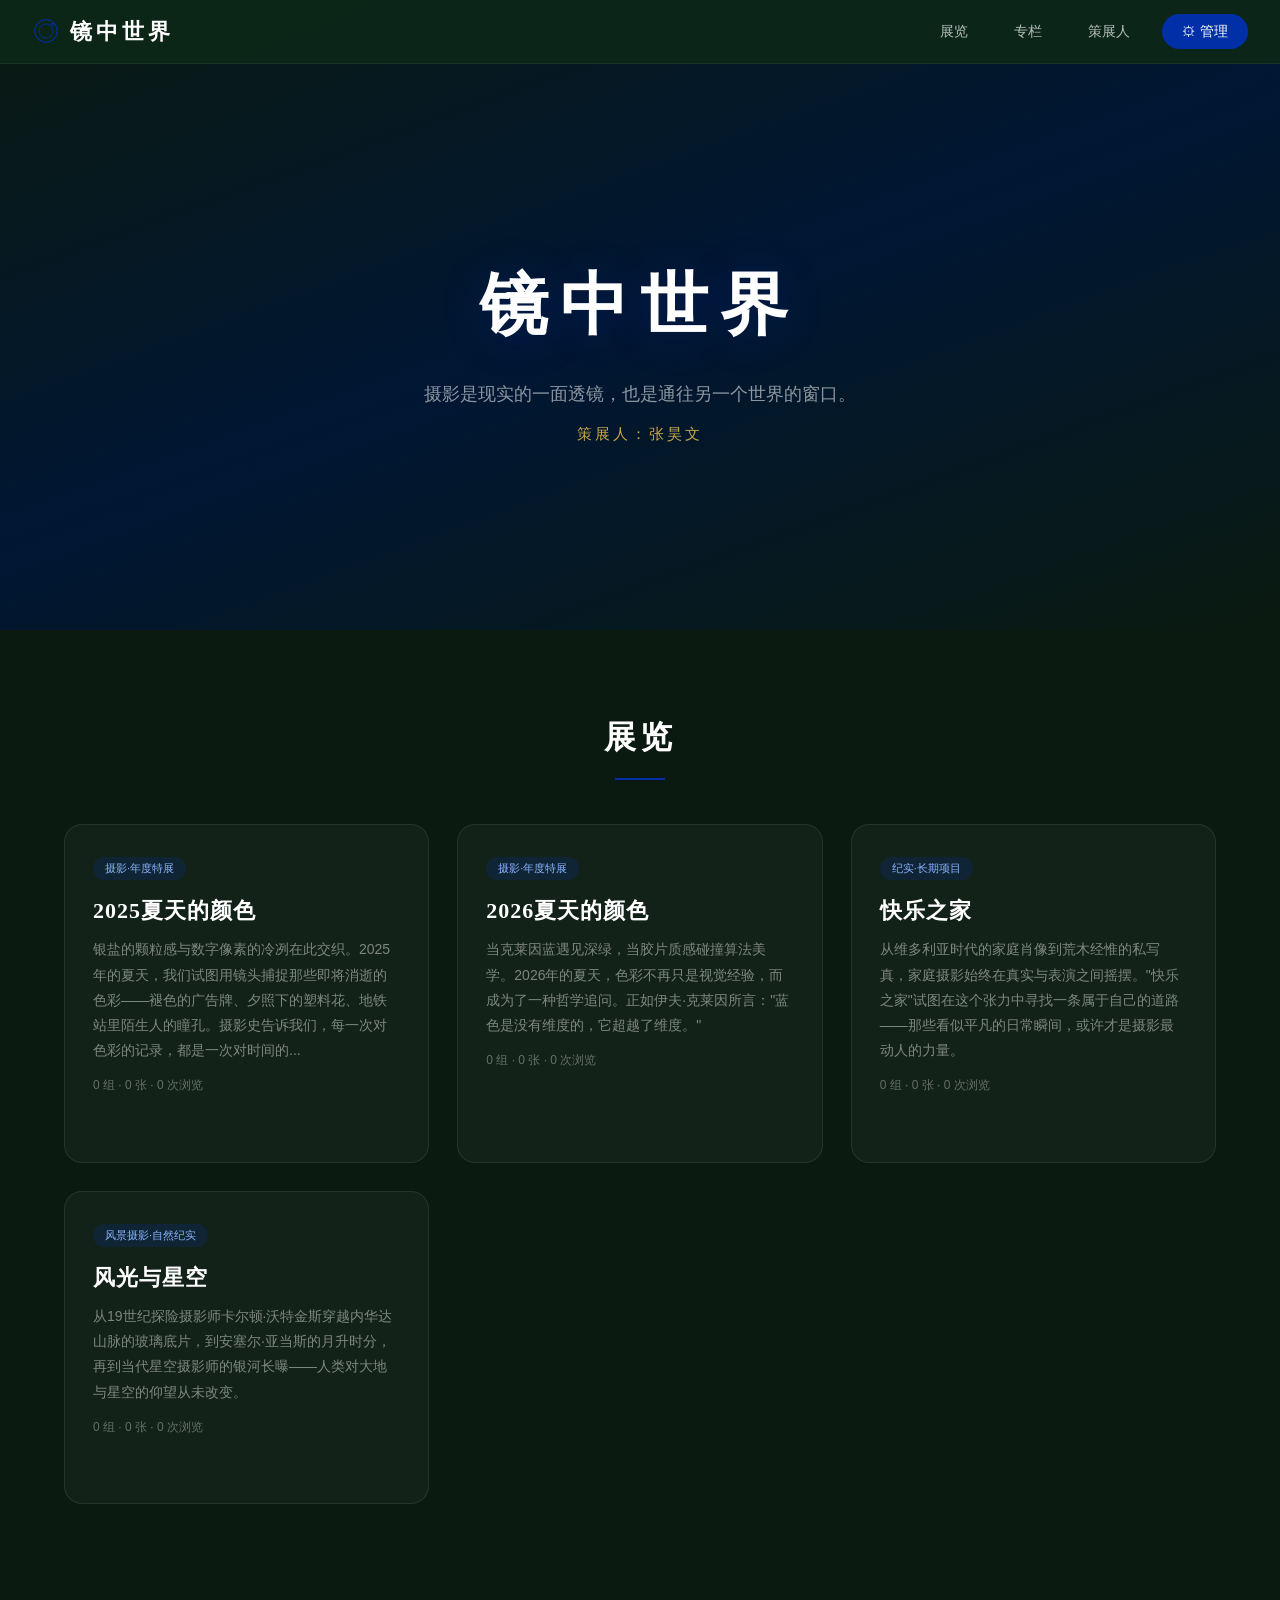
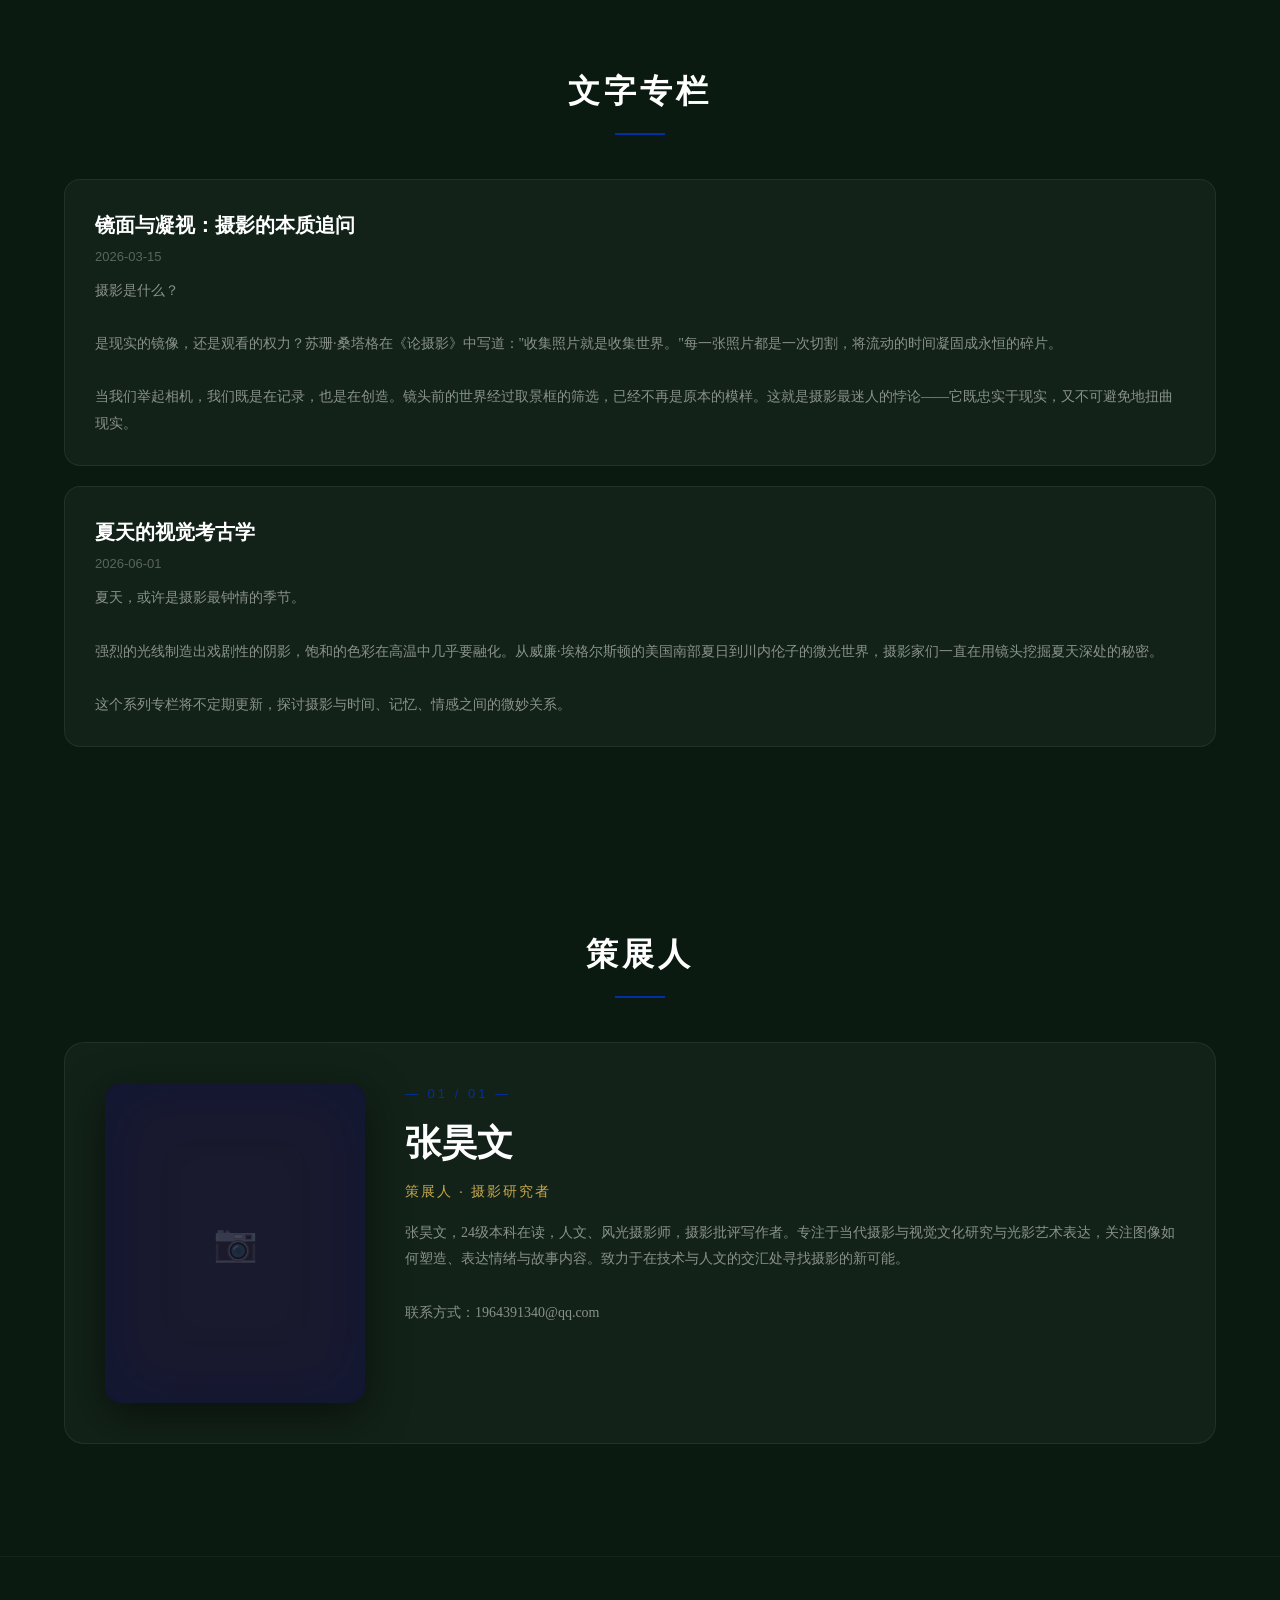
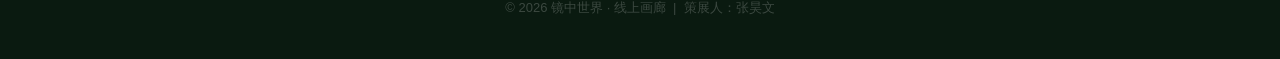
==== commit ea2a64af: "Add files via upload" ====
--- a/index.html
+++ b/index.html
@@ -4,273 +4,241 @@
 <meta charset="UTF-8">
 <meta name="viewport" content="width=device-width,initial-scale=1.0">
 <title>镜中世界 · 线上画廊</title>
-<link rel="preconnect" href="https://fonts.googleapis.com">
-<link rel="preconnect" href="https://fonts.gstatic.com" crossorigin>
-<link href="https://fonts.googleapis.com/css2?family=Playfair+Display:wght@400;700;900&family=Cormorant+Garamond:wght@400;600&family=Inter:wght@300;400;600;700&display=swap" rel="stylesheet">
-<link href="https://fonts.googleapis.com/css2?family=Noto+Serif+SC:wght@400;600;900&family=Noto+Sans+SC:wght@300;400;700&display=swap" rel="stylesheet">
 <style>
-:root{
-  --klein:#002fa7;
-  --green:#0d2818;
-  --gold:#c9a84c;
-  --bg-color:#0a1a10;
-  --bg-image:none;
-  --bg-overlay:rgba(0,0,0,0.6);
-  --text-font:'Noto Sans SC','Inter',sans-serif;
-  --title-font:'Noto Serif SC','Playfair Display',serif;
-  --body-font:'Noto Sans SC','Inter',sans-serif;
-  --curator-font:'Cormorant Garamond','Noto Serif SC',serif;
-  --board-color:#002fa7;
-}
 *{margin:0;padding:0;box-sizing:border-box}
-body{font-family:var(--body-font);background:var(--bg-color);background-image:var(--bg-image);background-size:cover;background-attachment:fixed;background-position:center;color:#e0e0e0;line-height:1.7;overflow-x:hidden}
-body::before{content:'';position:fixed;inset:0;background:var(--bg-overlay);z-index:-1;pointer-events:none}
+body{font-family:'Inter','PingFang SC','Microsoft YaHei',sans-serif;background:#0a1a10;color:#e0e0e0;line-height:1.7;overflow-x:hidden;transition:background-color .6s,background-image .6s}
+:root{--klein:#002fa7;--green:#0d2818;--gold:#c9a84c;--board-color:#1a2332}
 ::-webkit-scrollbar{width:6px}
-::-webkit-scrollbar-track{background:rgba(0,0,0,0.3)}
+::-webkit-scrollbar-track{background:#0a1a10}
 ::-webkit-scrollbar-thumb{background:var(--klein);border-radius:3px}
 
 /* 导航 */
 .navbar{position:fixed;top:0;left:0;right:0;height:64px;background:rgba(13,40,24,0.92);backdrop-filter:blur(14px);display:flex;align-items:center;justify-content:space-between;padding:0 32px;z-index:900;border-bottom:1px solid rgba(255,255,255,0.06)}
-.nav-brand{font-size:22px;font-weight:700;letter-spacing:4px;color:#fff;cursor:pointer;display:flex;align-items:center;gap:10px;font-family:var(--title-font)}
-.nav-brand svg{width:28px;height:28px}
+.nav-brand{font-size:22px;font-weight:700;letter-spacing:4px;color:#fff;cursor:pointer;display:flex;align-items:center;gap:10px}
+.nav-brand svg{width:28px;height:28px;color:var(--klein)}
 .nav-links{display:flex;align-items:center;gap:18px}
 .nav-links a{color:rgba(255,255,255,0.7);text-decoration:none;font-size:14px;transition:.3s;padding:6px 14px;border-radius:20px}
 .nav-links a:hover{color:#fff;background:rgba(255,255,255,0.06)}
 .nav-admin{background:var(--klein)!important;color:#fff!important;padding:6px 20px!important;border-radius:30px!important}
 
 /* Hero */
-.hero{height:72vh;min-height:440px;background:linear-gradient(160deg,#0a1a10ee 0%,#001633ee 50%,#0a1a10ee 100%);display:flex;align-items:center;justify-content:center;text-align:center;padding-top:64px;position:relative}
-.hero h1{font-size:72px;letter-spacing:14px;color:#fff;margin-bottom:16px;text-shadow:0 4px 60px rgba(0,47,167,0.4);font-family:var(--title-font);font-weight:900}
-.hero p{font-size:19px;color:rgba(255,255,255,0.55);max-width:540px;margin:0 auto;font-family:var(--body-font)}
-.hero .curator{color:var(--gold);font-size:18px;letter-spacing:3px;margin-top:14px;font-family:var(--curator-font)}
+.hero{height:70vh;min-height:420px;background:linear-gradient(160deg,#0a1a10 0%,#001633 50%,#0a1a10 100%);display:flex;align-items:center;justify-content:center;text-align:center;padding-top:64px}
+.hero h1{font-size:68px;letter-spacing:12px;color:#fff;margin-bottom:16px;text-shadow:0 4px 40px rgba(0,47,167,0.3)}
+.hero p{font-size:18px;color:rgba(255,255,255,0.55);max-width:520px;margin:0 auto}
+.hero .curator{color:var(--gold);font-size:15px;letter-spacing:3px;margin-top:12px}
 
 /* Section */
 .section{max-width:1200px;margin:0 auto;padding:80px 24px}
-.section-title{font-size:34px;letter-spacing:5px;color:#fff;margin-bottom:48px;text-align:center;font-family:var(--title-font)}
+.section-title{font-size:32px;letter-spacing:4px;color:#fff;margin-bottom:44px;text-align:center}
 .section-title::after{content:'';display:block;width:50px;height:2px;background:var(--klein);margin:14px auto 0}
 
 /* 展览卡片 */
 .exhibition-grid{display:grid;grid-template-columns:repeat(auto-fill,minmax(280px,1fr));gap:28px}
 .exhibition-card{background:rgba(255,255,255,0.04);border:1px solid rgba(255,255,255,0.08);border-radius:18px;padding:32px 28px;cursor:pointer;transition:.4s;position:relative;overflow:hidden}
-.exhibition-card:hover{border-color:var(--klein);transform:translateY(-6px);background:rgba(255,255,255,0.07);box-shadow:0 12px 40px rgba(0,47,167,0.15)}
-.exhibition-card h3{font-size:24px;color:#fff;margin-bottom:8px;letter-spacing:1px;font-family:var(--title-font)}
+.exhibition-card:hover{border-color:var(--klein);transform:translateY(-6px);background:rgba(255,255,255,0.07)}
+.exhibition-card h3{font-size:22px;color:#fff;margin-bottom:8px;letter-spacing:1px;font-family:var(--font-title,serif)}
 .exhibition-card .tags{display:flex;gap:8px;margin-bottom:12px;flex-wrap:wrap}
 .exhibition-card .tag{background:rgba(0,47,167,0.2);color:#8ab4ff;padding:2px 12px;border-radius:20px;font-size:11px}
 .exhibition-card p{color:rgba(255,255,255,0.45);font-size:14px;line-height:1.8}
-.exhibition-card .enter-hint{color:var(--klein);font-size:13px;margin-top:14px;opacity:0;transition:.4s}
+.exhibition-card .meta{color:rgba(255,255,255,0.35);font-size:12px;margin-top:12px}
+.exhibition-card .enter-hint{color:var(--klein);font-size:13px;margin-top:12px;opacity:0;transition:.4s}
 .exhibition-card:hover .enter-hint{opacity:1}
-.exhibition-card .meta{color:rgba(255,255,255,0.3);font-size:12px;margin-top:10px}
 
 /* 专栏 */
-.column-article{background:rgba(255,255,255,0.035);border:1px solid rgba(255,255,255,0.07);border-radius:16px;padding:28px 30px;margin-bottom:20px;transition:.3s}
-.column-article:hover{border-color:rgba(0,47,167,0.3)}
-.column-article h3{font-size:21px;color:#fff;margin-bottom:4px;font-family:var(--title-font)}
+.column-article{background:rgba(255,255,255,0.035);border:1px solid rgba(255,255,255,0.07);border-radius:16px;padding:28px 30px;margin-bottom:20px}
+.column-article h3{font-size:20px;color:#fff;margin-bottom:4px;font-family:var(--font-title,serif)}
 .column-article .date{color:rgba(255,255,255,0.3);font-size:13px;margin-bottom:10px}
-.column-article .body{color:rgba(255,255,255,0.5);font-size:14px;line-height:1.9;white-space:pre-wrap}
+.column-article .body{color:rgba(255,255,255,0.5);font-size:14px;line-height:1.9;white-space:pre-wrap;font-family:var(--font-body,sans-serif)}
 
 /* 策展人 */
-.curator-section{margin-bottom:60px}
-.curator-block{position:relative;display:flex;align-items:stretch;gap:0;margin-bottom:80px;min-height:480px;border-radius:24px;overflow:hidden;background:rgba(255,255,255,0.02);border:1px solid rgba(255,255,255,0.06)}
-.curator-portrait-wrap{flex:0 0 42%;position:relative;overflow:hidden;background:#080f0a}
-.curator-portrait-wrap::before{content:'';position:absolute;inset:0;background:radial-gradient(ellipse at 50% 35%,rgba(0,47,167,0.15) 0%,transparent 60%);z-index:1;pointer-events:none}
-.curator-portrait-wrap::after{content:'';position:absolute;inset:0;box-shadow:inset 0 0 80px rgba(0,0,0,0.6);z-index:2;pointer-events:none}
-.curator-portrait{width:100%;height:100%;object-fit:cover;object-position:center;display:block;filter:contrast(1.05) brightness(0.92) saturate(0.9)}
-.curator-portrait-placeholder{width:100%;height:100%;display:flex;align-items:center;justify-content:center;flex-direction:column;gap:16px;color:rgba(255,255,255,0.12)}
-.curator-portrait-placeholder .placeholder-icon{font-size:64px;opacity:0.3}
-.curator-info-wrap{flex:1;display:flex;flex-direction:column;justify-content:center;padding:48px 52px;position:relative;background:linear-gradient(135deg,rgba(255,255,255,0.03) 0%,rgba(255,255,255,0.01) 100%)}
-.curator-info-wrap::before{content:'';position:absolute;top:24px;left:32px;width:40px;height:2px;background:var(--klein);opacity:0.6}
-.curator-name{font-size:42px;color:#fff;font-family:var(--title-font);font-weight:900;letter-spacing:4px;margin-bottom:6px;line-height:1.2}
-.curator-role-text{font-size:18px;color:var(--gold);font-family:var(--curator-font);letter-spacing:2px;margin-bottom:24px;padding-bottom:18px;border-bottom:1px solid rgba(255,255,255,0.08)}
-.curator-bio-text{font-size:15px;color:rgba(255,255,255,0.55);line-height:2;white-space:pre-wrap;font-family:var(--body-font)}
-.curator-contact{margin-top:20px;font-size:14px;color:rgba(201,168,76,0.7);letter-spacing:1px;font-family:var(--curator-font)}
-.curator-index{position:absolute;top:24px;right:32px;font-size:13px;color:rgba(255,255,255,0.2);letter-spacing:3px;font-family:var(--curator-font);z-index:3}
+.curator-block{display:flex;gap:40px;align-items:flex-start;background:rgba(255,255,255,0.035);border:1px solid rgba(255,255,255,0.07);border-radius:20px;padding:40px;margin-bottom:32px;position:relative;overflow:hidden}
 .curator-block:nth-child(even){flex-direction:row-reverse}
-.curator-block:nth-child(even) .curator-info-wrap::before{left:auto;right:32px}
-.curator-block:nth-child(even) .curator-index{right:auto;left:32px}
-@media(max-width:900px){
-  .curator-block{flex-direction:column!important;min-height:auto}
-  .curator-portrait-wrap{flex:0 0 320px;min-height:320px}
-  .curator-info-wrap{padding:32px 28px}
-  .curator-name{font-size:30px}
-}
+.curator-photo-wrap{position:relative;flex-shrink:0}
+.curator-photo{width:260px;height:320px;object-fit:cover;border-radius:16px;display:block;box-shadow:0 12px 40px rgba(0,0,0,0.5),inset 0 0 60px rgba(0,0,0,0.3)}
+.curator-photo-wrap::after{content:'';position:absolute;inset:0;border-radius:16px;box-shadow:inset 0 0 80px rgba(0,47,167,0.15)}
+.curator-info .index{color:var(--klein);font-size:13px;letter-spacing:3px;margin-bottom:8px}
+.curator-info h3{font-size:36px;color:#fff;margin-bottom:6px;font-family:var(--font-curator,serif)}
+.curator-info .role{color:var(--gold);font-size:14px;letter-spacing:2px;margin:6px 0 16px}
+.curator-info .bio{color:rgba(255,255,255,0.5);font-size:14px;line-height:1.9;white-space:pre-wrap;font-family:var(--font-curator,sans-serif)}
+.curator-info .contact{color:var(--gold);font-size:13px;margin-top:14px}
 
 /* 页脚 */
 .footer{text-align:center;padding:40px 24px;color:rgba(255,255,255,0.2);font-size:13px;border-top:1px solid rgba(255,255,255,0.04)}
 
 /* 展览详情 */
 .detail-page{display:none;min-height:100vh;padding-top:64px}
-.detail-page h1,.detail-page .work-group-title,.detail-page .section-title{font-family:var(--title-font)}
-.detail-page .statement,.detail-page .work-group-desc,.detail-page .photo-caption,.detail-page .work-group-count{font-family:var(--body-font)}
 .detail-back{padding:24px 32px 0;max-width:1200px;margin:0 auto}
-.detail-back a{color:rgba(255,255,255,0.5);text-decoration:none;font-size:14px;cursor:pointer;transition:.3s}
+.detail-back a{color:rgba(255,255,255,0.5);text-decoration:none;font-size:14px;cursor:pointer}
 .detail-back a:hover{color:#fff}
 .detail-header{padding:40px 32px 20px;max-width:1200px;margin:0 auto}
-.detail-header h1{font-size:40px;color:#fff;letter-spacing:3px;margin-bottom:8px}
-.detail-header .statement{color:rgba(255,255,255,0.5);font-size:15px;line-height:1.9;max-width:800px}
-.detail-works{max-width:1200px;margin:0 auto;padding:20px 32px 60px}
-
-/* 组照+背景板 */
-.work-group{background:rgba(255,255,255,0.03);border:1px solid rgba(255,255,255,0.07);border-radius:18px;padding:36px 32px;margin-bottom:40px;transition:.3s;position:relative}
-.work-group:hover{box-shadow:0 8px 30px rgba(0,47,167,0.1)}
-.work-group-title{font-size:22px;color:#fff;margin-bottom:4px;font-family:var(--title-font);letter-spacing:1px}
-.work-group-desc{color:rgba(255,255,255,0.45);font-size:14px;line-height:1.8;margin:8px 0 18px;white-space:pre-wrap}
-.work-group-count{display:inline-block;background:rgba(0,47,167,0.25);color:#8ab4ff;padding:2px 12px;border-radius:20px;font-size:12px;margin-bottom:16px}
-
-.photo-board{position:relative;background:#1a1a1a;border-radius:6px;padding:14px 14px 18px;margin-bottom:14px;box-shadow:0 4px 12px rgba(0,0,0,0.5),0 12px 36px rgba(0,0,0,0.35),inset 0 1px 0 rgba(255,255,255,0.05);transition:.4s;border-top:4px solid var(--board-color,#002fa7)}
-.photo-board::before{content:'';position:absolute;top:0;left:0;right:0;bottom:0;background:linear-gradient(170deg,rgba(255,255,255,0.04) 0%,transparent 40%,rgba(0,0,0,0.2) 100%);border-radius:6px;pointer-events:none}
-.photo-board .board-color-bar{position:absolute;top:0;left:0;right:0;height:4px;border-radius:6px 6px 0 0;background:var(--board-color,#002fa7);opacity:0.85}
-.photo-board img{width:100%;aspect-ratio:4/3;object-fit:cover;display:block;border-radius:3px;background:#0a0a0a;cursor:pointer;transition:.3s}
-.photo-board img:hover{filter:brightness(1.08)}
-.photo-board .photo-caption{text-align:center;color:rgba(255,255,255,0.5);font-size:13px;margin-top:8px;font-family:var(--curator-font)}
-.photo-board:hover{transform:translateY(-3px);box-shadow:0 8px 24px rgba(0,0,0,0.55),0 20px 50px rgba(0,0,0,0.4),0 0 40px rgba(0,47,167,0.08)}
-.photo-grid{display:grid;grid-template-columns:repeat(auto-fill,minmax(240px,1fr));gap:18px}
+.detail-header h1{font-size:38px;color:#fff;letter-spacing:3px;margin-bottom:8px;font-family:var(--font-title,serif)}
+.detail-header .statement{color:rgba(255,255,255,0.5);font-size:15px;line-height:1.9;max-width:800px;font-family:var(--font-body,sans-serif)}
+.detail-grid{padding:20px 32px 60px;max-width:1200px;margin:0 auto;display:grid;grid-template-columns:repeat(auto-fill,minmax(280px,1fr));gap:28px}
+
+/* 展板 */
+.photo-board{background:var(--board-color,var(--klein));border-radius:14px;padding:16px 16px 14px;transition:background-color .4s,transform .3s,box-shadow .3s;box-shadow:0 18px 40px -12px rgba(0,0,0,0.6),0 4px 12px -4px rgba(0,0,0,0.4),inset 0 1px 0 rgba(255,255,255,0.06);position:relative;overflow:hidden}
+.photo-board::before{content:'';position:absolute;top:0;left:0;right:0;height:4px;background:linear-gradient(90deg,var(--klein),var(--gold))}
+.photo-board:hover{transform:translateY(-4px);box-shadow:0 28px 50px -12px rgba(0,0,0,0.7),0 0 30px -5px var(--klein)}
+.photo-board img{width:100%;aspect-ratio:4/3;object-fit:cover;display:block;border-radius:8px;background:#111}
+.photo-board .info{padding:12px 4px 0}
+.photo-board .info h4{font-size:15px;color:#fff;margin-bottom:2px}
+.photo-board .info p{font-size:12px;color:rgba(255,255,255,0.45)}
+
+/* 组照区块 */
+.group-block{margin-bottom:48px}
+.group-header{display:flex;align-items:baseline;gap:16px;margin-bottom:16px;flex-wrap:wrap}
+.group-header h3{font-size:22px;color:#fff;font-family:var(--font-title,serif)}
+.group-header .count{color:rgba(255,255,255,0.35);font-size:13px}
 
 /* 灯箱 */
-.lightbox{position:fixed;inset:0;background:rgba(0,0,0,0.92);backdrop-filter:blur(6px);z-index:8000;display:none;align-items:center;justify-content:center;flex-direction:column}
+.lightbox{position:fixed;inset:0;background:rgba(0,0,0,0.92);z-index:3000;display:none;align-items:center;justify-content:center;flex-direction:column}
 .lightbox.active{display:flex}
-.lightbox img{max-width:90vw;max-height:78vh;object-fit:contain;border-radius:8px;box-shadow:0 8px 60px rgba(0,0,0,0.6)}
-.lightbox .lb-info{color:rgba(255,255,255,0.7);font-size:16px;margin-top:14px;text-align:center;font-family:var(--curator-font)}
-.lightbox .lb-close{position:absolute;top:24px;right:32px;font-size:34px;color:rgba(255,255,255,0.5);cursor:pointer;transition:.3s;background:none;border:none;z-index:8010}
-.lightbox .lb-close:hover{color:#fff}
-.lightbox .lb-nav{position:absolute;top:50%;transform:translateY(-50%);font-size:40px;color:rgba(255,255,255,0.4);cursor:pointer;transition:.3s;background:none;border:none;padding:20px;z-index:8010}
-.lightbox .lb-nav:hover{color:#fff}
-.lightbox .lb-prev{left:20px}
-.lightbox .lb-next{right:20px}
-
-/* ===== 后台 ===== */
-.admin-page{display:none;min-height:100vh;padding-top:0;background:#0a1510}
-.admin-topbar{height:52px;background:rgba(0,0,0,0.5);backdrop-filter:blur(10px);border-bottom:1px solid rgba(255,255,255,0.06);display:flex;align-items:center;justify-content:space-between;padding:0 28px;position:sticky;top:0;z-index:100}
-.admin-topbar-left{display:flex;align-items:center;gap:16px}
-.admin-topbar-brand{color:#fff;font-size:15px;font-weight:700;letter-spacing:2px;font-family:var(--title-font)}
-.admin-topbar-user{color:rgba(255,255,255,0.35);font-size:12px;letter-spacing:1px;padding-left:16px;border-left:1px solid rgba(255,255,255,0.1)}
-.admin-topbar-right{display:flex;align-items:center;gap:10px}
-.btn-logout-top{background:rgba(168,50,50,0.2);color:#ff8a8a;border:1px solid rgba(168,50,50,0.4);padding:7px 18px;border-radius:24px;cursor:pointer;font-size:13px;transition:.3s;font-family:var(--body-font)}
-.btn-logout-top:hover{background:rgba(168,50,50,0.45);color:#fff;border-color:rgba(168,50,50,0.7)}
-.admin-container{display:flex;min-height:calc(100vh - 52px)}
-.admin-sidebar{width:220px;background:rgba(0,0,0,0.35);padding:24px 0;border-right:1px solid rgba(255,255,255,0.05);flex-shrink:0;overflow-y:auto}
-.admin-sidebar a{display:block;padding:12px 22px;color:rgba(255,255,255,0.5);text-decoration:none;font-size:14px;transition:.3s;cursor:pointer;border-left:3px solid transparent}
-.admin-sidebar a:hover{color:#fff;background:rgba(0,47,167,0.1)}
+.lightbox img{max-width:90vw;max-height:80vh;object-fit:contain;border-radius:8px;box-shadow:0 0 60px rgba(0,47,167,0.3)}
+.lightbox .lb-nav{position:absolute;top:50%;transform:translateY(-50%);background:rgba(255,255,255,0.1);border:none;color:#fff;font-size:28px;width:56px;height:56px;border-radius:50%;cursor:pointer;display:flex;align-items:center;justify-content:center;transition:.3s}
+.lightbox .lb-nav:hover{background:var(--klein)}
+.lightbox .lb-prev{left:24px}
+.lightbox .lb-next{right:24px}
+.lightbox .lb-close{position:absolute;top:24px;right:24px;background:rgba(255,255,255,0.1);border:none;color:#fff;font-size:22px;width:44px;height:44px;border-radius:50%;cursor:pointer}
+.lightbox .lb-counter{color:rgba(255,255,255,0.5);font-size:14px;margin-top:16px}
+
+/* 后台 */
+.admin-page{display:none;min-height:100vh;padding-top:64px;background:#0a1510}
+.admin-topbar{position:fixed;top:64px;left:0;right:0;height:48px;background:rgba(10,21,16,0.95);backdrop-filter:blur(10px);display:flex;align-items:center;justify-content:space-between;padding:0 32px;z-index:850;border-bottom:1px solid rgba(255,255,255,0.04)}
+.admin-topbar .at-left{color:rgba(255,255,255,0.6);font-size:14px}
+.admin-topbar .at-right{display:flex;align-items:center;gap:12px}
+.admin-topbar .at-user{color:var(--gold);font-size:13px}
+.admin-topbar .at-logout{background:rgba(255,80,80,0.15);color:#ff6b6b;border:1px solid rgba(255,80,80,0.3);padding:6px 16px;border-radius:20px;cursor:pointer;font-size:13px;transition:.3s}
+.admin-topbar .at-logout:hover{background:rgba(255,80,80,0.25)}
+.admin-container{display:flex;min-height:calc(100vh - 112px);margin-top:48px}
+.admin-sidebar{width:220px;background:rgba(0,0,0,0.3);padding:24px 0;border-right:1px solid rgba(255,255,255,0.05);flex-shrink:0;overflow-y:auto}
+.admin-sidebar a{display:block;padding:11px 24px;color:rgba(255,255,255,0.5);text-decoration:none;font-size:14px;transition:.3s;cursor:pointer;border-left:3px solid transparent}
+.admin-sidebar a:hover{color:#fff;background:rgba(255,255,255,0.03)}
 .admin-sidebar a.active{color:#fff;background:rgba(0,47,167,0.15);border-left-color:var(--klein)}
-.admin-sidebar .sidebar-group{color:rgba(255,255,255,0.25);font-size:11px;padding:16px 22px 4px;letter-spacing:2px;text-transform:uppercase}
+.admin-sidebar .sub-item{padding-left:40px;font-size:13px}
+.admin-sidebar .sidebar-logout{margin-top:20px;border-top:1px solid rgba(255,255,255,0.06);padding-top:12px}
+.admin-sidebar .sidebar-logout a{color:#ff6b6b}
 .admin-main{flex:1;padding:32px 40px;overflow-y:auto}
-.admin-main h2{font-size:24px;color:#fff;margin-bottom:8px;letter-spacing:2px;font-family:var(--title-font)}
-.admin-main .subtitle{color:rgba(255,255,255,0.35);font-size:13px;margin-bottom:24px}
+.admin-main h2{font-size:24px;color:#fff;margin-bottom:24px;letter-spacing:2px}
 .admin-form label{display:block;color:rgba(255,255,255,0.6);margin:14px 0 4px;font-size:13px}
-.admin-form input,.admin-form textarea,.admin-form select{width:100%;padding:10px 14px;border:1px solid rgba(255,255,255,0.12);border-radius:10px;background:rgba(255,255,255,0.04);color:#fff;font-size:14px;outline:none;transition:.3s;font-family:var(--body-font)}
+.admin-form input,.admin-form textarea,.admin-form select{width:100%;padding:10px 14px;border:1px solid rgba(255,255,255,0.12);border-radius:10px;background:rgba(255,255,255,0.04);color:#fff;font-size:14px;outline:none;transition:.3s}
 .admin-form input:focus,.admin-form textarea:focus{border-color:var(--klein)}
 .admin-form textarea{min-height:100px;resize:vertical}
-.btn{background:var(--klein);color:#fff;border:none;padding:10px 28px;border-radius:30px;cursor:pointer;font-size:14px;transition:.3s;margin-top:12px;font-family:var(--body-font)}
+.btn{background:var(--klein);color:#fff;border:none;padding:10px 28px;border-radius:30px;cursor:pointer;font-size:14px;transition:.3s;margin-top:12px}
 .btn:hover{background:#003bb5;transform:translateY(-1px)}
 .btn-danger{background:#a83232;color:#fff;border:none;padding:6px 14px;border-radius:20px;cursor:pointer;font-size:12px;transition:.3s}
 .btn-danger:hover{background:#c73e3e}
-.btn-small{background:rgba(255,255,255,0.08);color:rgba(255,255,255,0.7);border:1px solid rgba(255,255,255,0.12);padding:5px 14px;border-radius:20px;cursor:pointer;font-size:12px;transition:.3s;margin-top:6px}
-.btn-small:hover{background:rgba(255,255,255,0.15);color:#fff}
 .admin-list-item{display:flex;justify-content:space-between;align-items:center;padding:10px 0;border-bottom:1px solid rgba(255,255,255,0.04)}
 .admin-list-item span{color:rgba(255,255,255,0.6);font-size:14px}
 .admin-empty{color:rgba(255,255,255,0.2);text-align:center;padding:40px 0;font-size:14px}
 
-/* 面包屑 */
-.breadcrumb{display:flex;align-items:center;gap:8px;margin-bottom:20px;font-size:13px;color:rgba(255,255,255,0.35)}
-.breadcrumb a{color:rgba(255,255,255,0.5);cursor:pointer;text-decoration:none;transition:.3s}
-.breadcrumb a:hover{color:#fff}
-.breadcrumb span{color:rgba(255,255,255,0.2)}
-
-/* 实时预览卡片 */
-.preview-card{background:rgba(255,255,255,0.02);border:1px solid rgba(255,255,255,0.06);border-radius:14px;padding:28px;margin-top:24px}
-.preview-card h4{color:rgba(255,255,255,0.4);font-size:12px;letter-spacing:2px;text-transform:uppercase;margin-bottom:14px;border-bottom:1px solid rgba(255,255,255,0.06);padding-bottom:8px}
-.preview-hero-title{font-size:42px;color:#fff;letter-spacing:6px;font-family:var(--title-font);font-weight:900;margin-bottom:8px}
-.preview-body-text{font-size:15px;color:rgba(255,255,255,0.55);line-height:1.8;max-width:500px;font-family:var(--body-font)}
-.preview-curator-text{color:var(--gold);font-size:17px;margin-top:10px;font-family:var(--curator-font)}
-.preview-ex-card{background:rgba(255,255,255,0.04);border-radius:10px;padding:18px;margin-top:14px;max-width:340px;border:1px solid rgba(255,255,255,0.06)}
-.preview-ex-card h5{font-size:18px;color:#fff;font-family:var(--title-font);margin-bottom:4px}
-.preview-ex-card p{font-size:13px;color:rgba(255,255,255,0.4);line-height:1.6}
-.preview-board{margin-top:16px;width:220px;background:#1a1a1a;border-radius:6px;padding:10px 10px 14px;box-shadow:0 4px 12px rgba(0,0,0,0.5);border-top:4px solid var(--preview-board-color,#002fa7)}
-.preview-board .pb-img{width:100%;aspect-ratio:4/3;background:#0a0a0a;border-radius:3px;display:flex;align-items:center;justify-content:center;color:rgba(255,255,255,0.15);font-size:12px}
-.preview-board .pb-cap{text-align:center;color:rgba(255,255,255,0.4);font-size:12px;margin-top:6px}
-
-/* 颜色选择器 */
-.color-row{display:flex;gap:10px;align-items:center;flex-wrap:wrap;margin:8px 0}
-.color-row label{margin:0;min-width:auto;color:rgba(255,255,255,0.5);font-size:13px}
-.color-input{width:50px!important;height:36px!important;padding:2px!important;border-radius:8px!important;cursor:pointer;border:2px solid rgba(255,255,255,0.15)!important}
-.color-presets{display:flex;gap:8px;flex-wrap:wrap;margin-top:10px}
-.color-preset{width:30px;height:30px;border-radius:50%;cursor:pointer;border:3px solid rgba(255,255,255,0.1);transition:.2s}
-.color-preset:hover{border-color:rgba(255,255,255,0.6);transform:scale(1.15)}
-.color-preset.active{border-color:var(--gold);box-shadow:0 0 10px var(--gold)}
-
-/* 上传区 */
-.upload-zone{border:2px dashed rgba(255,255,255,0.15);border-radius:14px;padding:32px;text-align:center;transition:.3s;cursor:pointer;margin-top:12px;background:rgba(255,255,255,0.02)}
-.upload-zone:hover,.upload-zone.dragover{border-color:var(--klein);background:rgba(0,47,167,0.05)}
-.upload-zone p{color:rgba(255,255,255,0.4);font-size:14px;margin:8px 0}
-.upload-icon{font-size:36px;margin-bottom:8px}
-.preview-list{margin-top:16px;display:flex;flex-wrap:wrap;gap:10px}
-.preview-item{position:relative;width:100px;height:100px;border-radius:8px;overflow:hidden;background:#111}
-.preview-item img{width:100%;height:100%;object-fit:cover}
-.preview-item .remove{position:absolute;top:2px;right:2px;width:20px;height:20px;background:rgba(0,0,0,0.7);color:#fff;border:none;border-radius:50%;font-size:11px;cursor:pointer;display:flex;align-items:center;justify-content:center}
-.progress-bar{width:100%;height:8px;background:rgba(255,255,255,0.08);border-radius:4px;overflow:hidden;margin-top:12px;display:none}
-.progress-bar .fill{height:100%;background:var(--klein);width:0%;transition:width .3s}
+/* 拖拽区 */
+.drop-zone{border:2px dashed rgba(255,255,255,0.15);border-radius:14px;padding:36px;text-align:center;cursor:pointer;transition:.3s;margin:12px 0;position:relative}
+.drop-zone:hover,.drop-zone.dragover{border-color:var(--klein);background:rgba(0,47,167,0.05)}
+.drop-zone .dz-icon{font-size:36px;margin-bottom:8px}
+.drop-zone .dz-text{color:rgba(255,255,255,0.5);font-size:14px}
+.drop-zone .dz-hint{color:rgba(255,255,255,0.3);font-size:12px;margin-top:6px}
+.drop-zone .dz-input{position:absolute;inset:0;opacity:0;cursor:pointer}
+.drop-zone .dz-btn{display:inline-block;margin-top:10px;padding:8px 20px;background:var(--klein);color:#fff;border-radius:20px;font-size:13px;pointer-events:none}
+
+/* 进度条 */
+.progress{height:6px;background:rgba(255,255,255,0.08);border-radius:3px;overflow:hidden;margin:12px 0;display:none}
+.progress.active{display:block}
+.progress .progress-bar{height:100%;background:linear-gradient(90deg,var(--klein),var(--gold));border-radius:3px;transition:width .3s;width:0%}
 
 /* Toast */
-.toast{position:fixed;bottom:40px;left:50%;transform:translateX(-50%);background:rgba(0,0,0,0.85);color:#fff;padding:12px 28px;border-radius:30px;font-size:14px;z-index:9999;opacity:0;transition:.4s;pointer-events:none;font-family:var(--body-font)}
-.toast.show{opacity:1}
-
-/* 登录弹窗 */
+.toast{position:fixed;bottom:40px;left:50%;transform:translateX(-50%) translateY(20px);background:rgba(0,0,0,0.88);color:#fff;padding:14px 32px;border-radius:30px;font-size:14px;z-index:9999;opacity:0;transition:.4s;pointer-events:none;backdrop-filter:blur(10px)}
+.toast.show{opacity:1;transform:translateX(-50%) translateY(0)}
+.toast.error{background:rgba(168,50,50,0.9)}
+.toast.success{background:rgba(34,139,34,0.9)}
+
+/* 弹窗 */
+.modal{position:fixed;inset:0;background:rgba(0,0,0,0.82);backdrop-filter:blur(8px);z-index:5000;display:none;align-items:center;justify-content:center;padding:20px}
+.modal.active{display:flex}
+.modal-content{background:#141e18;border:1px solid rgba(255,255,255,0.1);border-radius:20px;padding:36px 40px;width:90%;max-width:640px;max-height:85vh;overflow-y:auto;position:relative}
+.modal-content .close-btn{position:absolute;top:16px;right:20px;font-size:26px;color:rgba(255,255,255,0.4);cursor:pointer;background:none;border:none;transition:.3s}
+.modal-content .close-btn:hover{color:#fff}
+
+/* 登录 */
 .login-overlay{position:fixed;inset:0;background:rgba(0,0,0,0.82);backdrop-filter:blur(8px);z-index:5000;display:none;align-items:center;justify-content:center}
+.login-overlay.active{display:flex}
 .login-card{background:#141e18;border:1px solid rgba(255,255,255,0.1);border-radius:20px;padding:40px 36px;width:340px;text-align:center}
-.login-card h2{color:#fff;font-size:24px;letter-spacing:3px;margin-bottom:20px;font-family:var(--title-font)}
+.login-card h2{color:#fff;font-size:24px;letter-spacing:3px;margin-bottom:20px}
 .login-card input{width:100%;padding:12px 16px;margin-bottom:14px;border:1px solid rgba(255,255,255,0.15);border-radius:10px;background:rgba(255,255,255,0.06);color:#fff;font-size:15px;outline:none}
 .login-card input:focus{border-color:var(--klein)}
 .login-card button{width:100%;padding:12px;border:none;border-radius:10px;background:var(--klein);color:#fff;font-size:16px;font-weight:600;cursor:pointer;transition:.3s}
 .login-card button:hover{background:#003bb5}
 .login-card .error{color:#ff6b6b;font-size:13px;margin-top:12px;min-height:20px}
 
+/* 颜色选择器 */
+.color-row{display:flex;gap:10px;flex-wrap:wrap;margin:12px 0}
+.color-swatch{width:36px;height:36px;border-radius:50%;cursor:pointer;border:2px solid transparent;transition:.3s}
+.color-swatch:hover{border-color:rgba(255,255,255,0.3)}
+.color-swatch.active{border-color:#fff;transform:scale(1.1)}
+.color-picker-wrap{display:flex;align-items:center;gap:12px;margin:12px 0}
+.color-picker-wrap input[type="color"]{width:48px;height:36px;border:none;border-radius:8px;cursor:pointer;background:none}
+.color-picker-wrap span{color:rgba(255,255,255,0.5);font-size:13px}
+
+/* 实时预览区 */
+.preview-area{margin-top:24px;padding:24px;background:rgba(255,255,255,0.03);border-radius:14px;border:1px solid rgba(255,255,255,0.06)}
+.preview-area h4{color:rgba(255,255,255,0.7);font-size:13px;margin-bottom:12px;letter-spacing:1px}
+.preview-board{display:inline-block;background:var(--preview-board,var(--klein));border-radius:10px;padding:12px;margin:8px;transition:background-color .3s}
+.preview-board.landscape{width:200px}
+.preview-board.portrait{width:140px}
+.preview-board .pb-img{width:100%;aspect-ratio:4/3;background:linear-gradient(135deg,#1a1a2e,#16213e);border-radius:6px;display:flex;align-items:center;justify-content:center;color:rgba(255,255,255,0.2);font-size:12px}
+.preview-board.portrait .pb-img{aspect-ratio:3/4}
+.preview-text{margin-top:12px;padding:12px;background:rgba(0,0,0,0.3);border-radius:8px}
+.preview-text .pt-title{font-size:20px;color:#fff;margin-bottom:4px}
+.preview-text .pt-body{font-size:13px;color:rgba(255,255,255,0.5)}
+
+/* 字体卡片 */
+.font-card{display:inline-block;padding:12px 20px;margin:6px;border:1px solid rgba(255,255,255,0.1);border-radius:10px;cursor:pointer;transition:.3s;min-width:160px;text-align:center}
+.font-card:hover{border-color:var(--klein);background:rgba(0,47,167,0.08)}
+.font-card.active{border-color:var(--klein);background:rgba(0,47,167,0.15)}
+.font-card .fc-name{color:#fff;font-size:14px;margin-bottom:4px}
+.font-card .fc-sample{color:rgba(255,255,255,0.5);font-size:13px}
+.font-card .fc-format{color:rgba(255,255,255,0.3);font-size:11px;margin-top:2px}
+
+/* 文件列表 */
+.file-list{margin:12px 0;max-height:200px;overflow-y:auto}
+.file-item{display:flex;justify-content:space-between;align-items:center;padding:8px 12px;background:rgba(255,255,255,0.03);border-radius:8px;margin-bottom:6px}
+.file-item .fi-name{color:rgba(255,255,255,0.7);font-size:13px}
+.file-item .fi-size{color:rgba(255,255,255,0.3);font-size:12px}
+.file-item .fi-remove{color:#ff6b6b;cursor:pointer;font-size:16px;margin-left:8px}
+
+/* 策展人卡片（后台） */
+.curator-admin-card{display:flex;gap:20px;align-items:flex-start;background:rgba(255,255,255,0.03);border:1px solid rgba(255,255,255,0.06);border-radius:14px;padding:20px;margin-bottom:16px}
+.curator-admin-card .cac-photo{width:100px;height:130px;object-fit:cover;border-radius:10px;background:#111;flex-shrink:0}
+.curator-admin-card .cac-info{flex:1}
+.curator-admin-card .cac-info h4{color:#fff;font-size:16px;margin-bottom:4px}
+.curator-admin-card .cac-actions{display:flex;gap:8px;margin-top:10px}
+
 /* 编辑弹窗 */
-.modal-overlay{position:fixed;inset:0;background:rgba(0,0,0,0.75);backdrop-filter:blur(6px);z-index:6000;display:none;align-items:center;justify-content:center;padding:20px}
-.modal-overlay.active{display:flex}
-.modal-box{background:#141e18;border:1px solid rgba(255,255,255,0.1);border-radius:20px;width:90%;max-width:680px;max-height:85vh;overflow-y:auto;padding:36px 40px;position:relative}
-.modal-box .close-btn{position:absolute;top:16px;right:22px;font-size:28px;color:rgba(255,255,255,0.4);cursor:pointer;background:none;border:none;transition:.3s}
-.modal-box .close-btn:hover{color:#fff}
-
-/* 字体卡片 */
-.font-option-grid{display:grid;grid-template-columns:repeat(auto-fill,minmax(180px,1fr));gap:14px;margin-top:14px}
-.font-option-card{background:rgba(255,255,255,0.04);border:2px solid rgba(255,255,255,0.08);border-radius:12px;padding:18px 16px;cursor:pointer;transition:.3s;text-align:center}
-.font-option-card:hover{border-color:rgba(0,47,167,0.5);background:rgba(0,47,167,0.08)}
-.font-option-card.active{border-color:var(--klein);background:rgba(0,47,167,0.15)}
-.font-option-card .sample{font-size:22px;color:#fff;margin-bottom:6px;line-height:1.3}
-.font-option-card .name{font-size:12px;color:rgba(255,255,255,0.4)}
+.edit-modal .modal-content{max-width:560px}
+.edit-modal label{display:block;color:rgba(255,255,255,0.6);margin:14px 0 4px;font-size:13px}
+.edit-modal input,.edit-modal textarea{width:100%;padding:10px 14px;border:1px solid rgba(255,255,255,0.12);border-radius:10px;background:rgba(255,255,255,0.04);color:#fff;font-size:14px;outline:none}
+.edit-modal textarea{min-height:120px;resize:vertical}
+.edit-modal .photo-upload-row{display:flex;gap:16px;align-items:center;margin-top:12px}
+.edit-modal .photo-preview{width:100px;height:130px;object-fit:cover;border-radius:10px;background:#111}
 
 /* 保存栏 */
-.save-bar{position:sticky;bottom:0;background:rgba(10,21,16,0.95);backdrop-filter:blur(8px);padding:14px 0 0;border-top:1px solid rgba(255,255,255,0.06);margin-top:24px;display:flex;align-items:center;gap:12px}
-.save-bar .status{font-size:13px;color:rgba(255,255,255,0.35)}
-.save-bar .status.saved{color:#4ade80}
-
-/* 展览样式面板 */
-.ex-style-panel{background:rgba(255,255,255,0.02);border:1px solid rgba(255,255,255,0.06);border-radius:14px;padding:24px;margin-bottom:20px}
-.ex-style-panel h4{color:#fff;font-size:16px;margin-bottom:12px;font-family:var(--title-font)}
-.ex-style-panel .row{display:flex;gap:16px;align-items:flex-end;flex-wrap:wrap;margin-bottom:12px}
-.ex-style-panel .row > div{flex:1;min-width:200px}
+.save-bar{position:sticky;bottom:0;background:rgba(10,21,16,0.95);backdrop-filter:blur(10px);padding:16px 0;margin-top:24px;border-top:1px solid rgba(255,255,255,0.06);display:flex;justify-content:flex-end;gap:12px}
+
+/* 面包屑 */
+.breadcrumb{color:rgba(255,255,255,0.3);font-size:13px;margin-bottom:16px}
+.breadcrumb a{color:rgba(255,255,255,0.5);cursor:pointer;text-decoration:none}
+.breadcrumb a:hover{color:#fff}
 
 /* 统计卡片 */
-.stat-grid{display:grid;grid-template-columns:repeat(auto-fit,minmax(140px,1fr));gap:16px;margin-top:20px}
-.stat-card{background:rgba(255,255,255,0.04);border-radius:14px;padding:20px;text-align:center;border:1px solid rgba(255,255,255,0.06)}
-.stat-card .num{font-size:32px;color:#fff;font-family:var(--title-font);font-weight:700}
-.stat-card .lbl{color:rgba(255,255,255,0.35);font-size:12px;margin-top:4px}
-.bar-chart{margin-top:24px}
+.stat-grid{display:grid;grid-template-columns:repeat(auto-fit,minmax(160px,1fr));gap:16px;margin:20px 0}
+.stat-card{background:rgba(255,255,255,0.04);border-radius:14px;padding:24px;text-align:center;border:1px solid rgba(255,255,255,0.04)}
+.stat-card .stat-num{font-size:36px;color:#fff;font-weight:700}
+.stat-card .stat-label{color:rgba(255,255,255,0.4);font-size:13px;margin-top:4px}
+.bar-chart{margin:24px 0}
 .bar-row{display:flex;align-items:center;gap:12px;margin-bottom:10px}
-.bar-row .bar-label{width:140px;font-size:13px;color:rgba(255,255,255,0.5);white-space:nowrap;overflow:hidden;text-overflow:ellipsis}
+.bar-row .bar-label{width:160px;color:rgba(255,255,255,0.6);font-size:13px;text-align:right;white-space:nowrap;overflow:hidden;text-overflow:ellipsis}
 .bar-row .bar-track{flex:1;height:20px;background:rgba(255,255,255,0.05);border-radius:10px;overflow:hidden;position:relative}
-.bar-row .bar-fill{height:100%;background:linear-gradient(90deg,var(--klein),#4a7fd1);border-radius:10px;transition:width .6s}
-.bar-row .bar-val{font-size:12px;color:rgba(255,255,255,0.4);min-width:50px;text-align:right}
-
-/* 子面板 */
-.sub-panel{background:rgba(255,255,255,0.02);border:1px solid rgba(255,255,255,0.05);border-radius:14px;padding:24px;margin-bottom:20px}
-.sub-panel h3{color:#fff;font-size:16px;margin-bottom:6px;font-family:var(--title-font)}
-.sub-panel .hint{color:rgba(255,255,255,0.3);font-size:12px;margin-bottom:14px}
-
-/* 策展人编辑卡片 */
-.curator-edit-card{display:flex;gap:20px;align-items:flex-start;padding:20px;background:rgba(255,255,255,0.02);border:1px solid rgba(255,255,255,0.06);border-radius:14px;margin-bottom:16px}
-.curator-edit-card .portrait-edit{width:120px;height:150px;border-radius:10px;overflow:hidden;background:#111;flex-shrink:0;display:flex;align-items:center;justify-content:center;color:rgba(255,255,255,0.15)}
-.curator-edit-card .portrait-edit img{width:100%;height:100%;object-fit:cover}
-.curator-edit-card .form-area{flex:1}
+.bar-row .bar-fill{height:100%;background:linear-gradient(90deg,var(--klein),var(--gold));border-radius:10px;transition:width .6s}
+.bar-row .bar-val{color:rgba(255,255,255,0.5);font-size:12px;min-width:40px}
 
 /* 响应式 */
 @media(max-width:768px){
@@ -280,6 +248,8 @@
   .admin-sidebar{width:140px}
   .admin-sidebar a{padding:10px 16px;font-size:13px}
   .admin-main{padding:20px}
+  .curator-block{flex-direction:column!important}
+  .curator-photo{width:100%;height:auto;aspect-ratio:3/4}
 }
 </style>
 </head>
@@ -292,9 +262,9 @@
     镜中世界
   </div>
   <div class="nav-links">
-    <a href="#exhibitions" onclick="document.getElementById('exhibitions').scrollIntoView({behavior:'smooth'})">展览</a>
-    <a href="#columns" onclick="document.getElementById('columns').scrollIntoView({behavior:'smooth'})">专栏</a>
-    <a href="#curator" onclick="document.getElementById('curator').scrollIntoView({behavior:'smooth'})">策展人</a>
+    <a href="#" onclick="document.getElementById('exhibitions').scrollIntoView({behavior:'smooth'})">展览</a>
+    <a href="#" onclick="document.getElementById('columns').scrollIntoView({behavior:'smooth'})">专栏</a>
+    <a href="#" onclick="document.getElementById('curator').scrollIntoView({behavior:'smooth'})">策展人</a>
     <a href="#" class="nav-admin" onclick="openLogin()">⚙ 管理</a>
   </div>
 </nav>
@@ -342,18 +312,16 @@
 <div class="detail-page" id="detailPage">
   <div class="detail-back"><a onclick="showHome()">← 返回首页</a></div>
   <div class="detail-header" id="detailHeader"></div>
-  <div class="detail-works" id="detailWorks"></div>
+  <div class="detail-grid" id="detailGrid"></div>
 </div>
 
 <!-- ===== 后台管理页 ===== -->
 <div class="admin-page" id="adminPage">
   <div class="admin-topbar">
-    <div class="admin-topbar-left">
-      <span class="admin-topbar-brand">⚙ 内部管理</span>
-      <span class="admin-topbar-user" id="adminTopbarUser"></span>
-    </div>
-    <div class="admin-topbar-right">
-      <button class="btn-logout-top" onclick="logout()">🚪 退出登录</button>
+    <div class="at-left">⚙ 内部管理</div>
+    <div class="at-right">
+      <span class="at-user" id="atUser"></span>
+      <button class="at-logout" onclick="confirmLogout()">🚪 退出登录</button>
     </div>
   </div>
   <div class="admin-container">
@@ -362,965 +330,1094 @@
   </div>
 </div>
 
-<!-- 灯箱 -->
-<div class="lightbox" id="lightbox">
-  <button class="lb-close" onclick="closeLightbox()">×</button>
-  <button class="lb-nav lb-prev" onclick="lbNav(-1)">‹</button>
-  <img id="lbImg" src="" alt="">
-  <div class="lb-info" id="lbInfo"></div>
-  <button class="lb-nav lb-next" onclick="lbNav(1)">›</button>
-</div>
-
-<!-- 编辑弹窗（策展人） -->
-<div class="modal-overlay" id="curatorModal">
-  <div class="modal-box">
-    <button class="close-btn" onclick="closeCuratorModal()">×</button>
-    <h2 id="curatorModalTitle">编辑策展人</h2>
-    <p class="subtitle" id="curatorModalSub">修改写真、姓名、头衔和履历</p>
-    <div class="curator-edit-card">
-      <div class="portrait-edit" id="curatorModalPortrait"></div>
-      <div class="form-area">
-        <div class="admin-form">
+<!-- 编辑策展人弹窗 -->
+<div class="modal edit-modal" id="curatorEditModal">
+  <div class="modal-content">
+    <button class="close-btn" onclick="closeCuratorEdit()">&times;</button>
+    <h2 id="curatorEditTitle">编辑策展人</h2>
+    <div class="edit-modal">
+      <div class="photo-upload-row">
+        <img class="photo-preview" id="cePhotoPreview" src="" alt="写真预览">
+        <div>
           <label>更换写真</label>
-          <input type="file" id="curatorModalFile" accept="image/*" style="padding:6px">
-          <label>姓名</label>
-          <input type="text" id="curatorModalName">
-          <label>头衔</label>
-          <input type="text" id="curatorModalRole">
+          <input type="file" id="cePhotoInput" accept="image/*" style="color:#fff">
+          <p style="color:rgba(255,255,255,0.3);font-size:12px;margin-top:6px">建议 800px 以上，最大 5MB</p>
         </div>
       </div>
-    </div>
-    <div class="admin-form">
+      <label>姓名</label>
+      <input type="text" id="ceName">
+      <label>头衔</label>
+      <input type="text" id="ceRole">
       <label>履历</label>
-      <textarea id="curatorModalBio" style="min-height:140px"></textarea>
-    </div>
-    <div class="save-bar">
-      <button class="btn-danger" onclick="deleteCuratorFromModal()" id="curatorModalDelete">🗑 删除策展人</button>
-      <div style="flex:1"></div>
-      <button class="btn" onclick="saveCuratorFromModal()">💾 保存修改</button>
+      <textarea id="ceBio"></textarea>
+      <div style="display:flex;gap:12px;margin-top:20px;justify-content:space-between">
+        <button class="btn-danger" onclick="deleteCuratorFromEdit()">🗑 删除策展人</button>
+        <div style="display:flex;gap:12px">
+          <button class="btn-secondary" style="background:rgba(255,255,255,0.08);color:#fff;border:none;padding:10px 24px;border-radius:30px;cursor:pointer;font-size:14px" onclick="closeCuratorEdit()">取消</button>
+          <button class="btn" onclick="saveCuratorEdit()">💾 保存修改</button>
+        </div>
+      </div>
     </div>
   </div>
 </div>
 
+<!-- 灯箱 -->
+<div class="lightbox" id="lightbox">
+  <button class="lightbox-close" onclick="closeLightbox()">&times;</button>
+  <button class="lightbox-nav lb-prev" onclick="lbNav(-1)">&#10094;</button>
+  <img id="lbImg" src="" alt="">
+  <button class="lightbox-nav lb-next" onclick="lbNav(1)">&#10095;</button>
+  <div class="lb-counter" id="lbCounter"></div>
+</div>
+
 <div class="toast" id="toast"></div>
 
 <script>
-// ============ 常量 ============
-const STORAGE_KEY='mirror_world_data',ACCOUNT_KEY='mirror_world_account',SESSION_KEY='mirror_admin_logged',THEME_KEY='mirror_world_theme',FONTS_KEY='custom_fonts';
-
-const defaultAccount={username:'海屿',password:'mse20221028'};
-
-const defaultTheme={
-  bgColor:'#0a1a10',bgImage:'',bgOverlay:'rgba(0,0,0,0.6)',
-  titleFont:'Noto Serif SC',bodyFont:'Noto Sans SC',curatorFont:'Cormorant Garamond',
-  boardColor:'#002fa7',
-  boardColors:['#002fa7','#0d2818','#c9a84c','#1a1a1a','#2a0a0a','#0a1a2a','#1a0a2a','#3a2a0a','#0a3a2a','#2a1a3a']
-};
-
-const fontCatalog=[
-  {name:'Noto Serif SC',cat:'serif',loaded:true},
-  {name:'Playfair Display',cat:'serif',loaded:true},
-  {name:'Cormorant Garamond',cat:'serif',loaded:true},
-  {name:'Noto Sans SC',cat:'sans',loaded:true},
-  {name:'Inter',cat:'sans',loaded:true},
-];
-
-const defaultData={
-  exhibitions:[
-    {id:'ex0',title:'2025夏天的颜色',tags:['摄影·年度特展'],statement:'银盐的颗粒感与数字像素的冷冽在此交织。2025年的夏天，我们试图用镜头捕捉那些即将消逝的色彩——褪色的广告牌、夕照下的塑料花、地铁站里陌生人的瞳孔。摄影史告诉我们，每一次对色彩的记录，都是一次对时间的挽留。',style:{boardColor:'#002fa7',titleFont:'Noto Serif SC',bodyFont:'Noto Sans SC'},artworks:[],views:0},
-    {id:'ex1',title:'2026夏天的颜色',tags:['摄影·年度特展'],statement:'当克莱因蓝遇见深绿，当胶片质感碰撞算法美学。2026年的夏天，色彩不再只是视觉经验，而成为了一种哲学追问。正如伊夫·克莱因所言："蓝色是没有维度的，它超越了维度。"',style:{boardColor:'#002fa7',titleFont:'Playfair Display',bodyFont:'Noto Sans SC'},artworks:[],views:0},
-    {id:'ex2',title:'快乐之家',tags:['纪实·长期项目'],statement:'从维多利亚时代的家庭肖像到荒木经惟的私写真，家庭摄影始终在真实与表演之间摇摆。"快乐之家"试图在这个张力中寻找一条属于自己的道路——那些看似平凡的日常瞬间，或许才是摄影最动人的力量。',style:{boardColor:'#c9a84c',titleFont:'Cormorant Garamond',bodyFont:'Noto Sans SC'},artworks:[],views:0},
-    {id:'ex3',title:'风光与星空',tags:['风景摄影·自然纪实'],statement:'从19世纪探险摄影师卡尔顿·沃特金斯穿越内华达山脉的玻璃底片，到安塞尔·亚当斯的月升时分，再到当代星空摄影师的银河长曝——人类对大地与星空的仰望从未改变。',style:{boardColor:'#0a1a2a',titleFont:'Noto Serif SC',bodyFont:'Inter'},artworks:[],views:0}
+// ============================================================
+// 镜中世界 · 完整版 v8
+// 修复：字体上传闭环、实时预览、退出确认、组照删除
+// ============================================================
+
+const STORAGE_KEY = 'mirror_world_data';
+const ACCOUNT_KEY = 'mirror_world_account';
+const SESSION_KEY = 'mirror_admin_logged';
+const THEME_KEY = 'mirror_world_theme';
+
+const defaultAccount = { username: '海屿', password: 'mse20221028' };
+
+const defaultData = {
+  exhibitions: [
+    { id:'ex0', title:'2025夏天的颜色', tags:['摄影·年度特展'], statement:'银盐的颗粒感与数字像素的冷冽在此交织。2025年的夏天，我们试图用镜头捕捉那些即将消逝的色彩——褪色的广告牌、夕照下的塑料花、地铁站里陌生人的瞳孔。摄影史告诉我们，每一次对色彩的记录，都是一次对时间的挽留。', artworks:[], groups:[], views:0, style:{boardColor:'#002fa7',titleFont:'',bodyFont:''} },
+    { id:'ex1', title:'2026夏天的颜色', tags:['摄影·年度特展'], statement:'当克莱因蓝遇见深绿，当胶片质感碰撞算法美学。2026年的夏天，色彩不再只是视觉经验，而成为了一种哲学追问。正如伊夫·克莱因所言："蓝色是没有维度的，它超越了维度。"', artworks:[], groups:[], views:0, style:{boardColor:'#0d2818',titleFont:'',bodyFont:''} },
+    { id:'ex2', title:'快乐之家', tags:['纪实·长期项目'], statement:'从维多利亚时代的家庭肖像到荒木经惟的私写真，家庭摄影始终在真实与表演之间摇摆。"快乐之家"试图在这个张力中寻找一条属于自己的道路——那些看似平凡的日常瞬间，或许才是摄影最动人的力量。', artworks:[], groups:[], views:0, style:{boardColor:'#1a3320',titleFont:'',bodyFont:''} },
+    { id:'ex3', title:'风光与星空', tags:['风景摄影·自然纪实'], statement:'从19世纪探险摄影师卡尔顿·沃特金斯穿越内华达山脉的玻璃底片，到安塞尔·亚当斯的月升时分，再到当代星空摄影师的银河长曝——人类对大地与星空的仰望从未改变。', artworks:[], groups:[], views:0, style:{boardColor:'#1a1a2e',titleFont:'',bodyFont:''} }
   ],
-  columns:[
-    {id:'c0',title:'镜面与凝视：摄影的本质追问',date:'2026-03-15',body:'摄影是什么？\n\n是现实的镜像，还是观看的权力？苏珊·桑塔格在《论摄影》中写道："收集照片就是收集世界。"每一张照片都是一次切割，将流动的时间凝固成永恒的碎片。\n\n当我们举起相机，我们既是在记录，也是在创造。镜头前的世界经过取景框的筛选，已经不再是原本的模样。这就是摄影最迷人的悖论——它既忠实于现实，又不可避免地扭曲现实。'},
-    {id:'c1',title:'夏天的视觉考古学',date:'2026-06-01',body:'夏天，或许是摄影最钟情的季节。\n\n强烈的光线制造出戏剧性的阴影，饱和的色彩在高温中几乎要融化。从威廉·埃格尔斯顿的美国南部夏日到川内伦子的微光世界，摄影家们一直在用镜头挖掘夏天深处的秘密。\n\n这个系列专栏将不定期更新，探讨摄影与时间、记忆、情感之间的微妙关系。'}
+  columns: [
+    { id:'c0', title:'镜面与凝视：摄影的本质追问', date:'2026-03-15', body:'摄影是什么？\n\n是现实的镜像，还是观看的权力？苏珊·桑塔格在《论摄影》中写道："收集照片就是收集世界。"每一张照片都是一次切割，将流动的时间凝固成永恒的碎片。\n\n当我们举起相机，我们既是在记录，也是在创造。镜头前的世界经过取景框的筛选，已经不再是原本的模样。这就是摄影最迷人的悖论——它既忠实于现实，又不可避免地扭曲现实。' },
+    { id:'c1', title:'夏天的视觉考古学', date:'2026-06-01', body:'夏天，或许是摄影最钟情的季节。\n\n强烈的光线制造出戏剧性的阴影，饱和的色彩在高温中几乎要融化。从威廉·埃格尔斯顿的美国南部夏日到川内伦子的微光世界，摄影家们一直在用镜头挖掘夏天深处的秘密。\n\n这个系列专栏将不定期更新，探讨摄影与时间、记忆、情感之间的微妙关系。' }
   ],
-  curators:[
-    {id:'cu0',name:'张昊文',role:'策展人 · 摄影研究者',bio:'张昊文，24级本科在读，人文、风光摄影师，摄影批评写作者。专注于当代摄影与视觉文化研究与光影艺术表达，关注图像如何塑造、表达情绪与故事内容。致力于在技术与人文的交汇处寻找摄影的新可能。\n\n联系方式：1964391340@qq.com',portrait:''}
+  curators: [
+    { id:'cur0', name:'张昊文', role:'策展人 · 摄影研究者', bio:'张昊文，24级本科在读，人文、风光摄影师，摄影批评写作者。专注于当代摄影与视觉文化研究与光影艺术表达，关注图像如何塑造、表达情绪与故事内容。致力于在技术与人文的交汇处寻找摄影的新可能。\n\n联系方式：1964391340@qq.com', photo:'' }
   ]
 };
 
-// ============ 工具 ============
+const defaultTheme = {
+  bgColor: '#0a1a10',
+  bgImage: '',
+  bgDarken: 0.4,
+  boardColor: '#1a2332',
+  titleFont: '',
+  bodyFont: '',
+  curatorFont: '',
+  customFonts: []
+};
+
+// ---- 工具 ----
 function getData(){try{return JSON.parse(localStorage.getItem(STORAGE_KEY))}catch(e){return null}}
 function saveData(d){localStorage.setItem(STORAGE_KEY,JSON.stringify(d))}
-function getTheme(){try{return JSON.parse(localStorage.getItem(THEME_KEY))}catch(e){return null}}
-function saveTheme(t){localStorage.setItem(THEME_KEY,JSON.stringify(t))}
-function getCustomFonts(){try{return JSON.parse(localStorage.getItem(FONTS_KEY))||[]}catch(e){return[]}}
-function saveCustomFonts(arr){localStorage.setItem(FONTS_KEY,JSON.stringify(arr))}
-
-function applyTheme(){
-  const t=getTheme()||defaultTheme;
-  const root=document.documentElement;
-  root.style.setProperty('--bg-color',t.bgColor||defaultTheme.bgColor);
-  root.style.setProperty('--bg-image',t.bgImage?`url(${t.bgImage})`:'none');
-  root.style.setProperty('--bg-overlay',t.bgOverlay||defaultTheme.bgOverlay);
-  root.style.setProperty('--title-font',`'${t.titleFont||defaultTheme.titleFont}'`);
-  root.style.setProperty('--body-font',`'${t.bodyFont||defaultTheme.bodyFont}'`);
-  root.style.setProperty('--curator-font',`'${t.curatorFont||defaultTheme.curatorFont}'`);
-  root.style.setProperty('--board-color',t.boardColor||defaultTheme.boardColor);
-}
-
-// 注入自定义字体（关键修复：确保每次注入都刷新下拉）
-function injectCustomFonts(){
-  // 先移除旧的
-  document.querySelectorAll('style[id^="cf-"]').forEach(el=>el.remove());
-  getCustomFonts().forEach(f=>{
-    const ff=f.raw||f.name.replace(/\.[^.]+$/,'');
-    const s=document.createElement('style');
-    s.id='cf-'+ff;
-    s.textContent=`@font-face{font-family:'${ff}';src:url(${f.data}) format('${f.format||"truetype"}');font-display:swap}`;
-    document.head.appendChild(s);
-  });
-  // 通知字体tab刷新
-  window.dispatchEvent(new Event('customfonts:updated'));
-}
-
-// 识别字体格式
-function detectFontFormat(filename){
-  const lower=filename.toLowerCase();
-  if(lower.endsWith('.woff2')) return 'woff2';
-  if(lower.endsWith('.woff')) return 'woff';
-  if(lower.endsWith('.otf')) return 'opentype';
-  if(lower.endsWith('.ttf')) return 'truetype';
-  return 'truetype';
-}
-
-// ============ 远程加载 ============
-async function loadRemoteData(){
-  try{const r=await fetch('./data.json?_='+Date.now());if(!r.ok) throw 0;saveData(await r.json());console.log('✅ data.json loaded')}catch(e){console.log('ℹ️ no remote data.json')}
-}
-async function loadRemoteTheme(){
-  try{const r=await fetch('./theme.json?_='+Date.now());if(!r.ok) throw 0;saveTheme(await r.json());console.log('✅ theme.json loaded')}catch(e){console.log('ℹ️ no remote theme.json')}
-}
-
-// ============ 初始化 ============
+function getTheme(){try{return JSON.parse(localStorage.getItem(THEME_KEY))||defaultTheme}catch(e){return {...defaultTheme}}}
+function saveTheme(t){try{localStorage.setItem(THEME_KEY,JSON.stringify(t))}catch(e){toast('存储已满，请删除部分自定义字体后重试','error')}}
+function toast(msg,type){const el=document.getElementById('toast');el.textContent=msg;el.className='toast show'+(type?' '+type:'');clearTimeout(el._t);el._t=setTimeout(()=>el.className='toast',2400)}
+function $(id){return document.getElementById(id)}
+function escapeHtml(s){return (s||'').replace(/[&<>"']/g,c=>({'&':'&amp;','<':'&lt;','>':'&gt;','"':'&quot;',"'":'&#39;'}[c]))}
+
+// ---- 初始化 ----
 if(!localStorage.getItem(ACCOUNT_KEY)) localStorage.setItem(ACCOUNT_KEY,JSON.stringify(defaultAccount));
 
-(async()=>{
+(async ()=>{
   await loadRemoteData();
-  await loadRemoteTheme();
   if(!localStorage.getItem(STORAGE_KEY)) saveData(defaultData);
   if(!localStorage.getItem(THEME_KEY)) saveTheme(defaultTheme);
-  // 兼容旧数据
-  const d=getData();
-  if(d.curator&&!d.curators) d.curators=[{id:'cu0',name:d.curator.name,role:d.curator.role,bio:d.curator.bio,portrait:d.curator.portrait||''}];
-  if(!d.curators) d.curators=[];
-  d.exhibitions.forEach(ex=>{if(ex.artworks&&!ex.artworks.length)ex.artworks=[];if(!ex.views)ex.views=0});
-  saveData(d);
-  injectCustomFonts();
+  renderHome();
   applyTheme();
-  renderHome();
 })();
 
-// ============ 首页渲染 ============
+async function loadRemoteData(){
+  try{
+    const r=await fetch('./data.json?_='+Date.now());
+    if(!r.ok) throw 0;
+    const d=await r.json();
+    localStorage.setItem(STORAGE_KEY,JSON.stringify(d));
+  }catch(e){}
+  try{
+    const r2=await fetch('./theme.json?_='+Date.now());
+    if(!r2.ok) throw 0;
+    const t=await r2.json();
+    localStorage.setItem(THEME_KEY,JSON.stringify(t));
+  }catch(e){}
+}
+
+// ---- 主题应用 ----
+function applyTheme(){
+  const t=getTheme();
+  document.body.style.backgroundColor=t.bgColor||'#0a1a10';
+  if(t.bgImage){
+    document.body.style.backgroundImage=`linear-gradient(rgba(0,0,0,${t.bgDarken||0.4}),rgba(0,0,0,${t.bgDarken||0.4})),url(${t.bgImage})`;
+    document.body.style.backgroundSize='cover';
+    document.body.style.backgroundAttachment='fixed';
+  }
+  document.documentElement.style.setProperty('--board-color',t.boardColor||'#1a2332');
+  if(t.titleFont) document.documentElement.style.setProperty('--font-title',t.titleFont);
+  if(t.bodyFont) document.documentElement.style.setProperty('--font-body',t.bodyFont);
+  if(t.curatorFont) document.documentElement.style.setProperty('--font-curator',t.curatorFont);
+  applyCustomFonts();
+}
+
+function applyCustomFonts(){
+  const t=getTheme();
+  let style=document.getElementById('custom-fonts-style');
+  if(!style){style=document.createElement('style');style.id='custom-fonts-style';document.head.appendChild(style)}
+  let css='';
+  (t.customFonts||[]).forEach(f=>{
+    css+=`@font-face{font-family:"${f.name}";src:url(${f.data});font-display:swap;}\n`;
+  });
+  style.textContent=css;
+}
+
+// ---- 首页渲染 ----
 function renderHome(){
-  const data=getData();
-  // 展览
-  document.getElementById('exhibitionGrid').innerHTML=data.exhibitions.map((ex,i)=>{
-    const tp=ex.artworks.reduce((s,w)=>s+(w.photos?w.photos.length:0),0);
-    return `<div class="exhibition-card" onclick="showDetail('${ex.id}')">
-      <div class="tags">${ex.tags.map(t=>`<span class="tag">${t}</span>`).join('')}</div>
-      <h3>${ex.title}</h3><p>${ex.statement.slice(0,100)}${ex.statement.length>100?'...':''}</p>
-      <div class="meta">${ex.artworks.length} 组 · ${tp} 张 · ${ex.views||0} 次浏览</div>
-      <div class="enter-hint">点击进入展览 →</div></div>`;
-  }).join('');
-
-  // 专栏
-  document.getElementById('columnList').innerHTML=data.columns.map(c=>`<div class="column-article"><h3>${c.title}</h3><div class="date">${c.date}</div><div class="body">${c.body.slice(0,200)}${c.body.length>200?'...':''}</div></div>`).join('')||'<div class="admin-empty">暂无专栏</div>';
-
-  // 策展人
+  const data=getData()||defaultData;
   const curators=data.curators||[];
-  if(curators.length){
-    document.getElementById('curatorList').innerHTML=`<div class="curator-section">${curators.map((c,ci)=>`
-      <div class="curator-block">
-        <div class="curator-index">— ${String(ci+1).padStart(2,'0')} / ${String(curators.length).padStart(2,'0')} —</div>
-        <div class="curator-portrait-wrap">
-          ${c.portrait?`<img class="curator-portrait" src="${c.portrait}" alt="${c.name}">`:`<div class="curator-portrait-placeholder"><div class="placeholder-icon">📷</div><div class="placeholder-text">写真照片</div></div>`}
-        </div>
-        <div class="curator-info-wrap">
-          <div class="curator-name">${c.name}</div>
-          <div class="curator-role-text">${c.role}</div>
-          <div class="curator-bio-text">${c.bio.replace(/联系方式[：:]\s*[\w@.]+/g,'').trim()}</div>
-          ${c.bio.match(/联系方式[：:]\s*[\w@.]+/)?`<div class="curator-contact">${c.bio.match(/联系方式[：:]\s*[\w@.]+/)[0]}</div>`:''}
-        </div>
-      </div>`).join('')}</div>`;
-  }else{
-    document.getElementById('curatorList').innerHTML='<div class="admin-empty">暂无策展人</div>';
-  }
-}
-
-// ============ 页面切换 ============
-function showHome(){document.getElementById('homePage').style.display='block';document.getElementById('detailPage').style.display='none';document.getElementById('adminPage').style.display='none'}
+  const theme=getTheme();
+
+  $('exhibitionGrid').innerHTML=(data.exhibitions||[]).map((ex,i)=>`
+    <div class="exhibition-card" onclick="showDetail('${ex.id}')">
+      <div class="tags">${(ex.tags||[]).map(t=>`<span class="tag">${escapeHtml(t)}</span>`).join('')}</div>
+      <h3>${escapeHtml(ex.title)}</h3>
+      <p>${(ex.statement||'').slice(0,100)}${(ex.statement||'').length>100?'...':''}</p>
+      <div class="meta">${(ex.groups||[]).length} 组 · ${countPhotos(ex)} 张 · ${ex.views||0} 次浏览</div>
+      <div class="enter-hint">点击进入展览 →</div>
+    </div>
+  `).join('');
+
+  $('columnList').innerHTML=(data.columns||[]).map(c=>`
+    <div class="column-article">
+      <h3>${escapeHtml(c.title)}</h3>
+      <div class="date">${escapeHtml(c.date||'')}</div>
+      <div class="body">${(c.body||'').slice(0,200)}${(c.body||'').length>200?'...':''}</div>
+    </div>
+  `).join('')||'<div class="admin-empty">暂无专栏文章</div>';
+
+  $('curatorList').innerHTML=curators.map((c,i)=>`
+    <div class="curator-block">
+      <div class="curator-photo-wrap">
+        ${c.photo?`<img class="curator-photo" src="${c.photo}" alt="${escapeHtml(c.name)}">`:`<div class="curator-photo" style="display:flex;align-items:center;justify-content:center;background:#1a1a2e;color:rgba(255,255,255,0.2);font-size:36px">📷</div>`}
+      </div>
+      <div class="curator-info">
+        <div class="index">— 0${i+1} / 0${curators.length} —</div>
+        <h3>${escapeHtml(c.name)}</h3>
+        <div class="role">${escapeHtml(c.role||'')}</div>
+        <div class="bio">${escapeHtml(c.bio||'').replace(/\n/g,'<br>')}</div>
+      </div>
+    </div>
+  `).join('')||'<div class="admin-empty">暂无策展人</div>';
+}
+
+function countPhotos(ex){
+  let n=0;
+  (ex.groups||[]).forEach(g=>(g.photos||[]).forEach(p=>n++));
+  return n;
+}
+
+// ---- 页面切换 ----
+function showHome(){
+  $('homePage').style.display='block';
+  $('detailPage').style.display='none';
+  $('adminPage').style.display='none';
+}
 function showDetail(id){
-  const data=getData();const ex=data.exhibitions.find(e=>e.id===id);
-  if(!ex) return toast('展览不存在');
-  // 浏览量+1
-  ex.views=(ex.views||0)+1;saveData(data);
-  const st=ex.style||{boardColor:getTheme().boardColor||'#002fa7',titleFont:'Noto Serif SC',bodyFont:'Noto Sans SC'};
-  const detailRoot=document.getElementById('detailPage');
-  detailRoot.style.setProperty('--title-font',`'${st.titleFont}'`);
-  detailRoot.style.setProperty('--body-font',`'${st.bodyFont}'`);
-  document.getElementById('homePage').style.display='none';document.getElementById('adminPage').style.display='none';document.getElementById('detailPage').style.display='block';
-  document.getElementById('detailHeader').innerHTML=`<h1 style="font-family:'${st.titleFont}'">${ex.title}</h1><div class="statement" style="font-family:'${st.bodyFont}'">${ex.statement.replace(/\n/g,'<br>')}</div>`;
-  if(!ex.artworks.length){document.getElementById('detailWorks').innerHTML='<div class="admin-empty">暂无作品</div>';return}
-  document.getElementById('detailWorks').innerHTML=ex.artworks.map(wg=>{
-    const bc=wg.boardColor||st.boardColor;
-    return `<div class="work-group" style="--board-color:${bc}">
-      <div class="work-group-title">${wg.title}</div>
-      <div class="work-group-desc">${wg.desc||''}</div>
-      <div class="work-group-count">${wg.photos?wg.photos.length:0} 张照片</div>
-      <div class="photo-grid">${(wg.photos||[]).map((p,i)=>`<div class="photo-board" style="--board-color:${bc}"><div class="board-color-bar" style="background:${bc}"></div><img src="${p}" alt="${wg.title}" onclick="openLightbox('${ex.id}','${wg.id}',${i})"><div class="photo-caption">${wg.title} ${i+1}</div></div>`).join('')}</div>
-    </div>`;
-  }).join('');
-}
-
-// ============ 灯箱 ============
-let lbExId=null,lbGroupId=null,lbIdx=0,lbPhotos=[];
-function openLightbox(exId,gid,i){
-  const ex=getData().exhibitions.find(e=>e.id===exId);
-  const wg=ex.artworks.find(w=>w.id===gid);
-  if(!wg||!wg.photos) return;
-  lbExId=exId;lbGroupId=gid;lbIdx=i;lbPhotos=wg.photos;
-  document.getElementById('lightbox').classList.add('active');
-  renderLightbox();
-}
-function renderLightbox(){
-  const img=document.getElementById('lbImg');
-  img.src=lbPhotos[lbIdx];
-  document.getElementById('lbInfo').textContent=`${lbIdx+1} / ${lbPhotos.length}`;
-}
-function lbNav(d){lbIdx=(lbIdx+d+lbPhotos.length)%lbPhotos.length;renderLightbox()}
-function closeLightbox(){document.getElementById('lightbox').classList.remove('active')}
-
-// ============ 登录 ============
-function openLogin(){document.getElementById('loginOverlay').style.display='flex';document.getElementById('loginError').textContent=''}
+  const data=getData();
+  const ex=(data.exhibitions||[]).find(e=>e.id===id);
+  if(!ex) return;
+  ex.views=(ex.views||0)+1;
+  saveData(data);
+  $('homePage').style.display='none';
+  $('adminPage').style.display='none';
+  $('detailPage').style.display='block';
+  const st=ex.style||{};
+  const boardColor=st.boardColor||getTheme().boardColor||'#1a2332';
+  document.documentElement.style.setProperty('--board-color',boardColor);
+  $('detailHeader').innerHTML=`
+    <h1>${escapeHtml(ex.title)}</h1>
+    <div class="statement">${escapeHtml(ex.statement||'').replace(/\n/g,'<br>')}</div>
+  `;
+  const groups=ex.groups||[];
+  if(!groups.length){
+    $('detailGrid').innerHTML='<div class="admin-empty" style="grid-column:1/-1">暂无作品</div>';
+    return;
+  }
+  $('detailGrid').innerHTML=groups.map((g,gi)=>`
+    <div class="group-block" style="grid-column:1/-1">
+      <div class="group-header">
+        <h3>${escapeHtml(g.title||'未命名组照')}</h3>
+        <span class="count">${(g.photos||[]).length} 张</span>
+      </div>
+      <div style="display:grid;grid-template-columns:repeat(auto-fill,minmax(260px,1fr));gap:20px">
+        ${(g.photos||[]).map((p,pi)=>`
+          <div class="photo-board" onclick="openLightbox('${ex.id}',${gi},${pi})">
+            <img src="${p.image}" alt="${escapeHtml(p.title||'')}" loading="lazy">
+            <div class="info"><h4>${escapeHtml(p.title||'')}</h4><p>${escapeHtml(p.desc||'')}</p></div>
+          </div>
+        `).join('')}
+      </div>
+    </div>
+  `).join('');
+}
+
+// ---- 灯箱 ----
+let lbState=null;
+function openLightbox(exId,gIdx,pIdx){
+  const data=getData();
+  const ex=(data.exhibitions||[]).find(e=>e.id===exId);
+  if(!ex) return;
+  const photos=((ex.groups||[])[gIdx]||{}).photos||[];
+  lbState={photos,idx:pIdx};
+  $('lbImg').src=photos[pIdx].image;
+  $('lbCounter').textContent=`${pIdx+1} / ${photos.length}`;
+  $('lightbox').classList.add('active');
+}
+function lbNav(d){
+  if(!lbState) return;
+  lbState.idx=(lbState.idx+d+lbState.photos.length)%lbState.photos.length;
+  $('lbImg').src=lbState.photos[lbState.idx].image;
+  $('lbCounter').textContent=`${lbState.idx+1} / ${lbState.photos.length}`;
+}
+function closeLightbox(){$('lightbox').classList.remove('active');lbState=null}
+
+// ---- 登录 ----
+function openLogin(){$('loginOverlay').classList.add('active');$('loginError').textContent=''}
 function handleLogin(){
-  const u=document.getElementById('loginUser').value.trim(),p=document.getElementById('loginPass').value.trim();
+  const u=$('loginUser').value.trim(),p=$('loginPass').value.trim();
   const acc=JSON.parse(localStorage.getItem(ACCOUNT_KEY));
-  if(u===acc.username&&p===acc.password){sessionStorage.setItem(SESSION_KEY,'true');document.getElementById('loginOverlay').style.display='none';enterAdmin()}
-  else{document.getElementById('loginError').textContent='账号或密码错误'}
+  if(u===acc.username&&p===acc.password){
+    sessionStorage.setItem(SESSION_KEY,'true');
+    $('loginOverlay').classList.remove('active');
+    enterAdmin();
+  }else{$('loginError').textContent='账号或密码错误'}
 }
 function enterAdmin(){
   if(!sessionStorage.getItem(SESSION_KEY)){openLogin();return}
-  document.getElementById('homePage').style.display='none';document.getElementById('detailPage').style.display='none';document.getElementById('adminPage').style.display='block';
-  try{document.getElementById('adminTopbarUser').textContent='登录身份：海屿'}catch(e){}
-  renderSidebar();switchAdmin('dashboard');
-}
-function logout(){
-  if(!confirm('确定要退出内部管理吗？')) return;
-  sessionStorage.removeItem(SESSION_KEY);showHome();
-}
-
-// ============ 侧边栏 ============
-function renderSidebar(){
-  document.getElementById('adminSidebar').innerHTML=`
+  $('homePage').style.display='none';
+  $('detailPage').style.display='none';
+  $('adminPage').style.display='block';
+  $('atUser').textContent='登录身份：'+JSON.parse(localStorage.getItem(ACCOUNT_KEY)).username;
+  buildSidebar();
+  switchAdmin('dashboard');
+}
+function confirmLogout(){
+  if(confirm('确定要退出内部管理吗？')){
+    sessionStorage.removeItem(SESSION_KEY);
+    showHome();
+  }
+}
+
+// ---- 侧边栏 ----
+function buildSidebar(){
+  $('adminSidebar').innerHTML=`
     <a class="active" onclick="switchAdmin('dashboard')">📊 总览</a>
     <a onclick="switchAdmin('exhibitions')">📂 展览</a>
     <a onclick="switchAdmin('columns')">📝 专栏</a>
     <a onclick="switchAdmin('curators')">👤 策展人</a>
     <a onclick="switchAdmin('upload')">🖼 上传</a>
-    <div class="sidebar-group">🎨 外观</div>
-    <a onclick="switchAdmin('appr-bg')">背景颜色/图片</a>
-    <a onclick="switchAdmin('appr-board')">背景板颜色</a>
-    <a onclick="switchAdmin('appr-title')">标题字体</a>
-    <a onclick="switchAdmin('appr-body')">正文字体</a>
-    <a onclick="switchAdmin('appr-curator')">策展人字体</a>
-    <a onclick="switchAdmin('appr-custom')">自定义字体</a>
+    <a onclick="switchAdmin('bg')">🎨 背景颜色/图片</a>
+    <a class="sub-item" onclick="switchAdmin('board')">背景板颜色</a>
+    <a class="sub-item" onclick="switchAdmin('titleFont')">标题字体</a>
+    <a class="sub-item" onclick="switchAdmin('bodyFont')">正文字体</a>
+    <a class="sub-item" onclick="switchAdmin('curatorFont')">策展人字体</a>
+    <a class="sub-item" onclick="switchAdmin('customFont')">自定义字体</a>
     <a onclick="switchAdmin('settings')">⚙ 设置</a>
-    <a onclick="logout()" style="color:#ff8a8a;margin-top:20px">🚪 退出登录</a>
+    <div class="sidebar-logout"><a onclick="confirmLogout()">🚪 退出登录</a></div>
   `;
 }
 
+// ---- 后台切换 ----
 function switchAdmin(tab){
   document.querySelectorAll('.admin-sidebar a').forEach(a=>a.classList.remove('active'));
-  const main=document.getElementById('adminMain');
-  const data=getData();const theme=getTheme()||defaultTheme;
-  // 高亮
-  const map={dashboard:'📊',exhibitions:'📂',columns:'📝',curators:'👤',upload:'🖼','appr-bg':'背景','appr-board':'背景板','appr-title':'标题','appr-body':'正文','appr-curator':'策展人','appr-custom':'自定义','settings':'⚙'};
-  document.querySelectorAll('.admin-sidebar a').forEach(a=>{if(a.textContent.includes(map[tab]||tab.split('-').pop()))a.classList.add('active')});
+  const sel=document.querySelector(`.admin-sidebar a[onclick*="${tab}"]`);
+  if(sel) sel.classList.add('active');
+  applyTheme();
+  const main=$('adminMain');
+  const data=getData()||defaultData;
+  const theme=getTheme();
 
   if(tab==='dashboard'){
-    const totalWorks=data.exhibitions.reduce((s,e)=>s+e.artworks.reduce((s2,w)=>s2+(w.photos?w.photos.length:0),0),0);
-    let sz=0;try{sz=new Blob([localStorage.getItem(STORAGE_KEY)]).size}catch(e){}
-    const fonts=getCustomFonts();
-    main.innerHTML=`<h2>📊 总览</h2><p class="subtitle">全局数据与浏览统计</p>
+    const totalWorks=(data.exhibitions||[]).reduce((s,e)=>s+countPhotos(e),0);
+    const maxViews=Math.max(1,...(data.exhibitions||[]).map(e=>e.views||0));
+    main.innerHTML=`
+      <div class="breadcrumb">📊 总览</div>
+      <h2>📊 总览</h2>
       <div class="stat-grid">
-        <div class="stat-card"><div class="num">${data.exhibitions.length}</div><div class="lbl">展览</div></div>
-        <div class="stat-card"><div class="num">${totalWorks}</div><div class="lbl">作品</div></div>
-        <div class="stat-card"><div class="num">${data.exhibitions.reduce((s,e)=>s+(e.views||0),0)}</div><div class="lbl">总浏览</div></div>
-        <div class="stat-card"><div class="num">${(sz/1024).toFixed(1)}KB</div><div class="lbl">存储</div></div>
-        <div class="stat-card"><div class="num">${data.columns.length}</div><div class="lbl">专栏</div></div>
-        <div class="stat-card"><div class="num">${data.curators.length}</div><div class="lbl">策展人</div></div>
-        <div class="stat-card"><div class="num">${fonts.length}</div><div class="lbl">自定义字体</div></div>
-      </div>
-      <h3 style="color:#fff;margin:32px 0 12px;font-family:var(--title-font)">📈 各展览浏览量</h3>
-      <div class="bar-chart">${data.exhibitions.map(ex=>{const max=Math.max(1,...data.exhibitions.map(e=>e.views||0));const pct=((ex.views||0)/max*100).toFixed(0);return `<div class="bar-row"><div class="bar-label">${ex.title}</div><div class="bar-track"><div class="bar-fill" style="width:${pct}%"></div></div><div class="bar-val">${ex.views||0} 次</div></div>`}).join('')}</div>`;
-  }
-  else if(tab==='exhibitions') renderExhibitions(main,data);
-  else if(tab==='columns') renderColumns(main,data);
-  else if(tab==='curators') renderCurators(main,data);
-  else if(tab==='upload') renderUpload(main,data,theme);
-  else if(tab==='appr-bg') renderApprBg(main,theme);
-  else if(tab==='appr-board') renderApprBoard(main,theme);
-  else if(tab==='appr-title') renderApprFont(main,'titleFont','标题字体','用于 Hero、展览标题、章节标题');
-  else if(tab==='appr-body') renderApprFont(main,'bodyFont','正文字体','用于专栏正文、展览陈述、说明文字');
-  else if(tab==='appr-curator') renderApprFont(main,'curatorFont','策展人字体','用于策展人姓名、头衔、签名');
-  else if(tab==='appr-custom') renderApprCustom(main);
-  else if(tab==='settings') renderSettings(main);
-}
-
-// ============ 展览管理 ============
-function renderExhibitions(main,data){
-  let html=`<h2>📂 展览管理</h2><p class="subtitle">新增/编辑/删除展览，并为每个展览设置独立样式</p>
-    <div class="sub-panel">
-      <h3>➕ 新增展览</h3>
+        <div class="stat-card"><div class="stat-num">${(data.exhibitions||[]).length}</div><div class="stat-label">展览</div></div>
+        <div class="stat-card"><div class="stat-num">${totalWorks}</div><div class="stat-label">作品</div></div>
+        <div class="stat-card"><div class="stat-num">${(data.exhibitions||[]).reduce((s,e)=>s+(e.views||0),0)}</div><div class="stat-label">总浏览</div></div>
+        <div class="stat-card"><div class="stat-num">${Math.round((localStorage.getItem(STORAGE_KEY)||'').length/1024)}KB</div><div class="stat-label">存储</div></div>
+        <div class="stat-card"><div class="stat-num">${(data.columns||[]).length}</div><div class="stat-label">专栏</div></div>
+        <div class="stat-card"><div class="stat-num">${(data.curators||[]).length}</div><div class="stat-label">策展人</div></div>
+        <div class="stat-card"><div class="stat-num">${(theme.customFonts||[]).length}</div><div class="stat-label">自定义字体</div></div>
+      </div>
+      <h3 style="color:#fff;margin:24px 0 12px">各展览浏览量</h3>
+      <div class="bar-chart">
+        ${(data.exhibitions||[]).map(ex=>{
+          const v=ex.views||0;
+          const pct=Math.round(v/maxViews*100);
+          return `<div class="bar-row"><div class="bar-label">${escapeHtml(ex.title)}</div><div class="bar-track"><div class="bar-fill" style="width:${pct}%"></div></div><div class="bar-val">${v}</div></div>`;
+        }).join('')}
+      </div>
+    `;
+  }
+
+  else if(tab==='exhibitions'){
+    main.innerHTML=`
+      <div class="breadcrumb"><a onclick="switchAdmin('dashboard')">总览</a> / 📂 展览</div>
+      <h2>📂 展览管理</h2>
+      <div class="admin-form" style="background:rgba(0,47,167,0.06);padding:20px;border-radius:14px;margin-bottom:24px">
+        <label>新增展览</label>
+        <input type="text" id="newExTitle" placeholder="展览名称">
+        <input type="text" id="newExTags" placeholder="标签（逗号分隔）">
+        <textarea id="newExStmt" placeholder="策展陈述"></textarea>
+        <button class="btn" onclick="addExhibition()">➕ 添加展览</button>
+      </div>
+      <h3 style="color:#fff;margin-bottom:12px">现有展览</h3>
+      ${(data.exhibitions||[]).map((ex,i)=>{
+        const st=ex.style||{};
+        return `
+        <div style="background:rgba(255,255,255,0.03);border:1px solid rgba(255,255,255,0.06);border-radius:14px;padding:20px;margin-bottom:16px">
+          <div style="display:flex;justify-content:space-between;align-items:center;margin-bottom:12px">
+            <h4 style="color:#fff;font-size:16px">${escapeHtml(ex.title)} <span style="color:rgba(255,255,255,0.3);font-size:12px">(${ex.views||0} 次浏览)</span></h4>
+            <button class="btn-danger" onclick="deleteExhibition('${ex.id}')">删除展览</button>
+          </div>
+          <div style="display:grid;grid-template-columns:1fr 1fr;gap:12px;margin-bottom:12px">
+            <div>
+              <label>背景板颜色</label>
+              <div style="display:flex;gap:8px;align-items:center;margin-top:4px">
+                <input type="color" value="${st.boardColor||'#002fa7'}" onchange="updateExStyle('${ex.id}','boardColor',this.value)" style="width:44px;height:32px;border-radius:6px;cursor:pointer">
+                <span style="color:rgba(255,255,255,0.4);font-size:12px">${st.boardColor||'#002fa7'}</span>
+              </div>
+            </div>
+            <div>
+              <label>标题字体</label>
+              <select onchange="updateExStyle('${ex.id}','titleFont',this.value)">${fontOptions(st.titleFont||'')}</select>
+            </div>
+            <div>
+              <label>正文字体</label>
+              <select onchange="updateExStyle('${ex.id}','bodyFont',this.value)">${fontOptions(st.bodyFont||'')}</select>
+            </div>
+          </div>
+          <div style="margin-bottom:12px">
+            <label>策展陈述</label>
+            <textarea onchange="updateExStatement('${ex.id}',this.value)">${escapeHtml(ex.statement||'')}</textarea>
+          </div>
+          <div style="margin-top:12px">
+            <strong style="color:#fff;font-size:14px">组照 (${(ex.groups||[]).length})</strong>
+            <button class="btn" style="margin-left:12px;padding:6px 16px;font-size:13px" onclick="addGroupToEx('${ex.id}')">➕ 添加组照</button>
+            <div style="margin-top:10px">
+              ${(ex.groups||[]).map((g,gi)=>`
+                <div style="display:flex;align-items:center;gap:12px;padding:8px 0;border-bottom:1px solid rgba(255,255,255,0.04)">
+                  <span style="color:rgba(255,255,255,0.6);font-size:13px">📷 ${escapeHtml(g.title||'未命名')} (${(g.photos||[]).length}张)</span>
+                  <button class="btn-danger" onclick="deleteGroup('${ex.id}','${g.id}')">🗑 删除组照</button>
+                </div>
+              `).join('')||'<div style="color:rgba(255,255,255,0.2);font-size:13px;padding:8px 0">暂无组照</div>'}
+            </div>
+          </div>
+        </div>`;
+      }).join('')}
+    `;
+  }
+
+  else if(tab==='columns'){
+    main.innerHTML=`
+      <div class="breadcrumb"><a onclick="switchAdmin('dashboard')">总览</a> / 📝 专栏</div>
+      <h2>📝 专栏管理</h2>
       <div class="admin-form">
-        <label>展览名称</label><input type="text" id="newExTitle" placeholder="展览名称">
-        <label>标签（逗号分隔）</label><input type="text" id="newExTags" placeholder="如：摄影·年度特展">
-        <label>策展陈述</label><textarea id="newExStmt" placeholder="展览介绍"></textarea>
-        <button class="btn" onclick="addExhibition()">➕ 添加展览</button>
-      </div>
-    </div>
-    <h3 style="color:#fff;margin-bottom:12px">现有展览（${data.exhibitions.length}）</h3>`;
-  data.exhibitions.forEach((ex,i)=>{
-    const st=ex.style||{boardColor:'#002fa7',titleFont:'Noto Serif SC',bodyFont:'Noto Sans SC'};
-    const tp=ex.artworks.reduce((s,w)=>s+(w.photos?w.photos.length:0),0);
-    html+=`<div class="ex-style-panel">
-      <h4>${ex.title} <span style="color:rgba(255,255,255,0.3);font-size:12px;font-weight:normal">${ex.artworks.length} 组 · ${tp} 张 · ${ex.views||0} 次浏览</span></h4>
-      <div class="row">
-        <div><label>背景板颜色</label><div class="color-row"><input type="color" class="color-input" value="${st.boardColor}" onchange="updateExStyle('${ex.id}','boardColor',this.value)"><span style="color:rgba(255,255,255,0.4);font-size:12px" id="bc-val-${ex.id}">${st.boardColor}</span></div></div>
-        <div><label>标题字体</label><select onchange="updateExStyle('${ex.id}','titleFont',this.value)">${buildFontOptions(st.titleFont)}</select></div>
-        <div><label>正文字体</label><select onchange="updateExStyle('${ex.id}','bodyFont',this.value)">${buildFontOptions(st.bodyFont)}</select></div>
-      </div>
-      <div class="preview-card" style="--preview-board-color:${st.boardColor}">
+        <label>新增文章</label>
+        <input type="text" id="newColTitle" placeholder="文章标题">
+        <input type="date" id="newColDate">
+        <textarea id="newColBody" style="min-height:160px" placeholder="正文"></textarea>
+        <button class="btn" onclick="addColumn()">➕ 添加</button>
+      </div>
+      <hr style="border-color:rgba(255,255,255,0.06);margin:24px 0">
+      <h3 style="color:#fff;margin-bottom:12px">现有文章</h3>
+      ${(data.columns||[]).map(c=>`
+        <div class="admin-list-item"><span>${escapeHtml(c.title)}</span><button class="btn-danger" onclick="deleteColumn('${c.id}')">删除</button></div>
+      `).join('')}
+    `;
+  }
+
+  else if(tab==='curators'){
+    const list=(data.curators||[]).map(c=>`
+      <div class="curator-admin-card">
+        ${c.photo?`<img class="cac-photo" src="${c.photo}">`:`<div class="cac-photo" style="display:flex;align-items:center;justify-content:center;background:#1a1a2e;color:rgba(255,255,255,0.2);font-size:28px">📷</div>`}
+        <div class="cac-info">
+          <h4>${escapeHtml(c.name)}</h4>
+          <div style="color:var(--gold);font-size:13px">${escapeHtml(c.role||'')}</div>
+          <div style="color:rgba(255,255,255,0.4);font-size:12px;margin-top:6px;white-space:pre-wrap">${(c.bio||'').slice(0,100)}</div>
+          <div class="cac-actions">
+            <button class="btn" style="padding:6px 16px;font-size:13px" onclick="openCuratorEdit('${c.id}')">✏️ 编辑</button>
+          </div>
+        </div>
+      </div>
+    `).join('');
+    main.innerHTML=`
+      <div class="breadcrumb"><a onclick="switchAdmin('dashboard')">总览</a> / 👤 策展人</div>
+      <h2>👤 策展人管理</h2>
+      <div class="admin-form" style="background:rgba(0,47,167,0.06);padding:20px;border-radius:14px;margin-bottom:24px">
+        <label>新增策展人</label>
+        <input type="text" id="newCurName" placeholder="姓名">
+        <input type="text" id="newCurRole" placeholder="头衔">
+        <textarea id="newCurBio" placeholder="履历"></textarea>
+        <button class="btn" onclick="addCurator()">➕ 添加策展人</button>
+      </div>
+      <h3 style="color:#fff;margin-bottom:12px">现有策展人 (${data.curators.length})</h3>
+      ${list||'<div class="admin-empty">暂无策展人</div>'}
+    `;
+  }
+
+  else if(tab==='upload'){
+    let html=`
+      <div class="breadcrumb"><a onclick="switchAdmin('dashboard')">总览</a> / 🖼 上传</div>
+      <h2>🖼 上传作品</h2>
+      <div class="admin-form">
+        <label>选择展览</label>
+        <select id="uploadEx">${(data.exhibitions||[]).map(ex=>`<option value="${ex.id}">${escapeHtml(ex.title)}</option>`).join('')}</select>
+        <label>组照标题</label>
+        <input type="text" id="uploadGroupTitle" placeholder="如：霓虹与夕照">
+        <label>组照介绍词</label>
+        <textarea id="uploadGroupDesc" placeholder="这组照片的说明"></textarea>
+        <label>选择图片（可多选，最大 20MB/张）</label>
+        <div class="drop-zone" id="uploadDrop">
+          <div class="dz-icon">📂</div>
+          <div class="dz-text">拖拽图片到此处，或点击选择多个文件</div>
+          <div class="dz-hint">支持 JPG / PNG / WebP，可一次选多张</div>
+          <button class="dz-btn" type="button" onclick="document.getElementById('uploadInput').click()">选择图片文件</button>
+          <input type="file" id="uploadInput" accept="image/*" multiple style="display:none">
+        </div>
+        <div class="file-list" id="uploadFileList"></div>
+        <div class="progress" id="uploadProgress"><div class="progress-bar" id="uploadBar"></div></div>
+        <button class="btn" onclick="doUpload()">⬆ 上传并保存组照</button>
+      </div>
+    `;
+    main.innerHTML=html;
+    setupUploadHandlers();
+  }
+
+  else if(tab==='bg'){
+    const t=theme;
+    main.innerHTML=`
+      <div class="breadcrumb"><a onclick="switchAdmin('dashboard')">总览</a> / 🎨 外观 / 背景颜色/图片</div>
+      <h2>🎨 背景颜色 / 图片</h2>
+      <label>背景颜色</label>
+      <div style="display:flex;gap:12px;align-items:center;margin-bottom:16px">
+        <input type="color" id="bgColor" value="${t.bgColor||'#0a1a10'}" onchange="updateBgColor(this.value)" style="width:56px;height:40px;border-radius:8px;cursor:pointer">
+        <span style="color:rgba(255,255,255,0.4);font-size:13px" id="bgColorVal">${t.bgColor||'#0a1a10'}</span>
+      </div>
+      <label>背景图片（拖拽或点击上传）</label>
+      <div class="drop-zone" id="bgDrop">
+        <div class="dz-icon">🖼</div>
+        <div class="dz-text">${t.bgImage?'已上传背景图片 ✓':'拖拽背景图片到此处，或点击选择'}</div>
+        <div class="dz-hint">建议 1920px 以上，JPG/PNG，≤ 5MB</div>
+        <button class="dz-btn" type="button" onclick="document.getElementById('bgInput').click()">选择背景图片</button>
+        <input type="file" id="bgInput" accept="image/*" style="display:none">
+      </div>
+      <label>暗化遮罩 <span id="bgDarkenVal" style="color:rgba(255,255,255,0.4)">${Math.round((t.bgDarken||0.4)*100)}%</span></label>
+      <input type="range" min="0" max="90" value="${Math.round((t.bgDarken||0.4)*100)}" oninput="updateBgDarken(this.value)" style="width:100%;margin:8px 0">
+      <div class="save-bar">
+        <button class="btn" onclick="saveThemeChanges()">💾 保存外观</button>
+      </div>
+    `;
+    setupBgHandlers();
+  }
+
+  else if(tab==='board'){
+    const colors=['#002fa7','#0d2818','#1a2332','#2d1b00','#1a1a2e','#3a0d0d','#0d3a2d','#2d0d3a','#1a2d3a','#3a2d0d'];
+    const t=theme;
+    main.innerHTML=`
+      <div class="breadcrumb"><a onclick="switchAdmin('dashboard')">总览</a> / 🎨 外观 / 背景板颜色</div>
+      <h2>背景板颜色</h2>
+      <p style="color:rgba(255,255,255,0.4);font-size:13px;margin-bottom:12px">选择或自定义每张照片展板的颜色</p>
+      <div class="color-row">
+        ${colors.map(c=>`<div class="color-swatch ${t.boardColor===c?'active':''}" style="background:${c}" onclick="setBoardColor('${c}')" title="${c}"></div>`).join('')}
+      </div>
+      <div class="color-picker-wrap">
+        <input type="color" id="boardColorPicker" value="${t.boardColor||'#1a2332'}" oninput="setBoardColor(this.value)">
+        <span>自定义颜色: <span id="boardColorVal">${t.boardColor||'#1a2332'}</span></span>
+      </div>
+      <div class="preview-area">
         <h4>实时预览</h4>
-        <div class="preview-hero-title" style="font-family:'${st.titleFont}'">${ex.title}</div>
-        <div class="preview-body-text" style="font-family:'${st.bodyFont}'">${ex.statement.slice(0,80)}...</div>
-        <div class="preview-board"><div class="pb-img">背景板预览</div><div class="pb-cap">${st.boardColor}</div></div>
-      </div>
-      <div style="margin-top:12px;display:flex;gap:8px;flex-wrap:wrap">`;
-    ex.artworks.forEach((wg,j)=>{
-      html+=`<div style="background:rgba(255,255,255,0.04);border-radius:8px;padding:8px 12px;font-size:12px;color:rgba(255,255,255,0.5)">📷 ${wg.title} (${wg.photos?wg.photos.length:0}张) <button class="btn-small" onclick="editGroup('${ex.id}',${j})">编辑</button> <button class="btn-small" onclick="deleteGroup('${ex.id}','${wg.id}')" style="background:rgba(168,50,50,0.2);color:#ff8a8a;border-color:rgba(168,50,50,0.3)">🗑</button></div>`;
+        <div class="preview-board landscape" id="previewBoard" style="background:${t.boardColor||'#1a2332'}">
+          <div class="pb-img">横构图预览</div>
+        </div>
+        <div class="preview-board portrait" style="background:${t.boardColor||'#1a2332'}">
+          <div class="pb-img">竖构图</div>
+        </div>
+      </div>
+      <div class="save-bar">
+        <button class="btn" onclick="saveThemeChanges()">💾 保存背景板颜色</button>
+      </div>
+    `;
+  }
+
+  else if(tab==='titleFont'){
+    const t=theme;
+    main.innerHTML=`
+      <div class="breadcrumb"><a onclick="switchAdmin('dashboard')">总览</a> / 🎨 外观 / 标题字体</div>
+      <h2>标题字体</h2>
+      <div id="titleFontList">${renderFontCards(t.titleFont||'','title')}</div>
+      <div class="preview-area">
+        <h4>实时预览</h4>
+        <div class="preview-text">
+          <div class="pt-title" style="font-family:${t.titleFont||'serif'}">镜中世界 · 展览标题预览</div>
+        </div>
+      </div>
+      <div class="save-bar">
+        <button class="btn" onclick="saveThemeChanges()">💾 保存标题字体</button>
+      </div>
+    `;
+  }
+
+  else if(tab==='bodyFont'){
+    const t=theme;
+    main.innerHTML=`
+      <div class="breadcrumb"><a onclick="switchAdmin('dashboard')">总览</a> / 🎨 外观 / 正文字体</div>
+      <h2>正文字体</h2>
+      <div id="bodyFontList">${renderFontCards(t.bodyFont||'','body')}</div>
+      <div class="preview-area">
+        <h4>实时预览</h4>
+        <div class="preview-text">
+          <div class="pt-body" style="font-family:${t.bodyFont||'sans-serif'}">这是一段正文预览文字。当克莱因蓝遇见深绿，当胶片质感碰撞算法美学。2026年的夏天，色彩不再只是视觉经验。</div>
+        </div>
+      </div>
+      <div class="save-bar">
+        <button class="btn" onclick="saveThemeChanges()">💾 保存正文字体</button>
+      </div>
+    `;
+  }
+
+  else if(tab==='curatorFont'){
+    const t=theme;
+    main.innerHTML=`
+      <div class="breadcrumb"><a onclick="switchAdmin('dashboard')">总览</a> / 🎨 外观 / 策展人字体</div>
+      <h2>策展人字体</h2>
+      <div id="curatorFontList">${renderFontCards(t.curatorFont||'','curator')}</div>
+      <div class="preview-area">
+        <h4>实时预览</h4>
+        <div class="preview-text">
+          <div class="pt-title" style="font-family:${t.curatorFont||'serif'}">张昊文</div>
+          <div class="pt-body" style="font-family:${t.curatorFont||'sans-serif'}">策展人 · 摄影研究者</div>
+        </div>
+      </div>
+      <div class="save-bar">
+        <button class="btn" onclick="saveThemeChanges()">💾 保存策展人字体</button>
+      </div>
+    `;
+  }
+
+  else if(tab==='customFont'){
+    const t=theme;
+    main.innerHTML=`
+      <div class="breadcrumb"><a onclick="switchAdmin('dashboard')">总览</a> / 🎨 外观 / 自定义字体</div>
+      <h2>自定义字体（批量上传）</h2>
+      <div class="drop-zone" id="fontDrop">
+        <div class="dz-icon">📂</div>
+        <div class="dz-text">拖拽字体文件到此处，或点击选择多个文件</div>
+        <div class="dz-hint">支持 Ctrl/Cmd 多选 · 最大 10MB/个 · 自动识别 ttf/otf/woff/woff2</div>
+        <button class="dz-btn" type="button" onclick="document.getElementById('fontInput').click()">选择字体文件</button>
+        <input type="file" id="fontInput" accept=".ttf,.otf,.woff,.woff2" multiple style="display:none">
+      </div>
+      <div class="file-list" id="fontFileList"></div>
+      <div class="progress" id="fontProgress"><div class="progress-bar" id="fontBar"></div></div>
+      <button class="btn" onclick="processFontUpload()">⬆ 批量上传并注册字体</button>
+      <hr style="border-color:rgba(255,255,255,0.06);margin:24px 0">
+      <h3 style="color:#fff;margin-bottom:12px">已注册的自定义字体 (${(t.customFonts||[]).length})</h3>
+      <div id="customFontList">
+        ${(t.customFonts||[]).map((f,i)=>`
+          <div class="admin-list-item">
+            <span><strong style="color:#fff">${escapeHtml(f.name)}</strong> <span style="color:rgba(255,255,255,0.3);font-size:12px">(${f.format})</span> <span style="font-family:'${f.name}';color:rgba(255,255,255,0.5);font-size:14px;margin-left:8px">${escapeHtml(f.name)} 效果预览</span></span>
+            <button class="btn-danger" onclick="deleteCustomFont(${i})">删除</button>
+          </div>
+        `).join('')||'<div class="admin-empty">暂无自定义字体</div>'}
+      </div>
+    `;
+    setupFontHandlers();
+  }
+
+  else if(tab==='settings'){
+    main.innerHTML=`
+      <div class="breadcrumb"><a onclick="switchAdmin('dashboard')">总览</a> / ⚙ 设置</div>
+      <h2>⚙ 设置</h2>
+      <div class="admin-form">
+        <label>导出全部数据（JSON 备份）</label>
+        <button class="btn" onclick="exportData()">📥 导出数据</button>
+        <hr style="border-color:rgba(255,255,255,0.06);margin:20px 0">
+        <label>导出外观配置（theme.json）</label>
+        <button class="btn" onclick="exportTheme()">🎨 导出外观</button>
+        <hr style="border-color:rgba(255,255,255,0.06);margin:20px 0">
+        <label>导入数据备份</label>
+        <input type="file" id="importFile" accept=".json">
+        <button class="btn" onclick="importData()">📤 导入</button>
+        <hr style="border-color:rgba(255,255,255,0.06);margin:20px 0">
+        <label>修改密码</label>
+        <input type="password" id="newPass" placeholder="新密码（至少4位）">
+        <button class="btn" onclick="changePass()">🔑 修改</button>
+        <hr style="border-color:rgba(255,255,255,0.06);margin:20px 0">
+        <label>重置浏览量统计</label>
+        <button class="btn-danger" onclick="resetViews()">清零所有浏览量</button>
+        <p id="settingsMsg" style="color:#8ab4ff;margin-top:12px;font-size:13px"></p>
+      </div>
+    `;
+  }
+}
+
+// ---- 字体卡片渲染 ----
+function renderFontCards(activeVal,type){
+  const builtIn=[
+    {name:'Noto Serif SC',sample:'衬线标题示例'},
+    {name:'Noto Sans SC',sample:'无衬线正文示例'},
+    {name:'Playfair Display',sample:'Playfair Title'},
+    {name:'Inter',sample:'Inter Body Text'},
+    {name:'Cormorant Garamond',sample:'Cormorant 优雅衬线'},
+    {name:'serif',sample:'系统衬线'},
+    {name:'sans-serif',sample:'系统无衬线'}
+  ];
+  const custom=(getTheme().customFonts||[]).map(f=>({name:f.name,sample:f.name+' 自定义'}));
+  const all=[...builtIn,...custom];
+  return all.map(f=>{
+    const isActive=activeVal===f.name;
+    return `<div class="font-card ${isActive?'active':''}" onclick="setFont('${type}','${f.name}')" style="font-family:${f.name}">
+      <div class="fc-name">${escapeHtml(f.name)}</div>
+      <div class="fc-sample">${escapeHtml(f.sample)}</div>
+    </div>`;
+  }).join('');
+}
+
+function fontOptions(val){
+  const builtIn=['','Noto Serif SC','Noto Sans SC','Playfair Display','Inter','Cormorant Garamond'];
+  const custom=(getTheme().customFonts||[]).map(f=>f.name);
+  const all=[...new Set([...builtIn,...custom])];
+  return all.map(n=>`<option value="${n}" ${val===n?'selected':''}>${n||'(默认)'}</option>`).join('');
+}
+
+// ---- 外观操作 ----
+function setBoardColor(c){
+  const t=getTheme();
+  t.boardColor=c;
+  saveTheme(t);
+  document.documentElement.style.setProperty('--board-color',c);
+  const picker=$('boardColorPicker');if(picker) picker.value=c;
+  const val=$('boardColorVal');if(val) val.textContent=c;
+  const pb=$('previewBoard');if(pb) pb.style.background=c;
+  document.querySelectorAll('.color-swatch').forEach(s=>{
+    s.classList.toggle('active',s.style.background===c||s.title===c);
+  });
+}
+function setFont(type,name){
+  const t=getTheme();
+  if(type==='title') t.titleFont=name;
+  if(type==='body') t.bodyFont=name;
+  if(type==='curator') t.curatorFont=name;
+  saveTheme(t);
+  applyTheme();
+  switchAdmin(type==='title'?'titleFont':type==='body'?'bodyFont':'curatorFont');
+}
+function updateBgColor(c){
+  const t=getTheme();t.bgColor=c;saveTheme(t);
+  document.body.style.backgroundColor=c;
+  const v=$('bgColorVal');if(v) v.textContent=c;
+}
+function updateBgDarken(v){
+  const t=getTheme();t.bgDarken=parseInt(v)/100;saveTheme(t);
+  const label=$('bgDarkenVal');if(label) label.textContent=v+'%';
+  if(t.bgImage) document.body.style.backgroundImage=`linear-gradient(rgba(0,0,0,${t.bgDarken}),rgba(0,0,0,${t.bgDarken})),url(${t.bgImage})`;
+}
+function saveThemeChanges(){saveTheme(getTheme());applyTheme();toast('外观已保存 ✓','success')}
+
+// ---- 拖拽/上传处理 ----
+function setupUploadHandlers(){
+  const dz=$('uploadDrop'),inp=$('uploadInput');
+  let pending=[];
+  function addFiles(files){
+    [...files].forEach(f=>{if(f.type.startsWith('image/')) pending.push(f)});
+    renderPending();
+  }
+  function renderPending(){
+    $('uploadFileList').innerHTML=pending.map((f,i)=>`<div class="file-item"><span class="fi-name">📷 ${escapeHtml(f.name)}</span><span class="fi-size">${(f.size/1024).toFixed(0)}KB</span><span class="fi-remove" onclick="removePending(${i})">✕</span></div>`).join('');
+  }
+  inp.onchange=e=>{addFiles(e.target.files);inp.value=''};
+  dz.ondragover=e=>{e.preventDefault();dz.classList.add('dragover')};
+  dz.ondragleave=()=>dz.classList.remove('dragover');
+  dz.ondrop=e=>{e.preventDefault();dz.classList.remove('dragover');addFiles(e.dataTransfer.files)};
+  window.removePending=i=>{pending.splice(i,1);renderPending()};
+  window._pendingUpload=()=>pending;
+  window._clearPending=()=>{pending=[];renderPending()};
+}
+
+function setupBgHandlers(){
+  const inp=$('bgInput'),dz=$('bgDrop');
+  inp.onchange=e=>{
+    const f=e.target.files[0];if(!f) return;
+    if(f.size>5*1024*1024){toast('背景图片不能超过 5MB','error');return}
+    const r=new FileReader();
+    r.onload=()=>{
+      const t=getTheme();t.bgImage=r.result;saveTheme(t);applyTheme();
+      dz.querySelector('.dz-text').textContent='已上传背景图片 ✓';
+      toast('背景图片已加载，点保存生效','success');
+    };
+    r.readAsDataURL(f);
+  };
+}
+
+function setupFontHandlers(){
+  const dz=$('fontDrop'),inp=$('fontInput');
+  let pending=[];
+  function addFiles(files){
+    [...files].forEach(f=>{
+      const ext=(f.name.split('.').pop()||'').toLowerCase();
+      if(['ttf','otf','woff','woff2'].includes(ext)) pending.push({file:f,ext});
+      else toast('不支持的格式: '+f.name,'error');
     });
-    html+=`</div><div style="margin-top:12px"><button class="btn-small" onclick="addGroupToEx('${ex.id}')">➕ 添加组照</button> <button class="btn-danger" onclick="deleteExhibition('${ex.id}')">🗑 删除展览</button></div></div>`;
+    renderPending();
+  }
+  function renderPending(){
+    $('fontFileList').innerHTML=pending.map((p,i)=>`<div class="file-item"><span class="fi-name">📄 ${escapeHtml(p.file.name)}</span><span class="fi-size">${(p.file.size/1024).toFixed(0)}KB · ${p.ext}</span><span class="fi-remove" onclick="removeFontPending(${i})">✕</span></div>`).join('');
+  }
+  inp.onchange=e=>{addFiles(e.target.files);inp.value=''};
+  dz.ondragover=e=>{e.preventDefault();dz.classList.add('dragover')};
+  dz.ondragleave=()=>dz.classList.remove('dragover');
+  dz.ondrop=e=>{e.preventDefault();dz.classList.remove('dragover');addFiles(e.dataTransfer.files)};
+  window.removeFontPending=i=>{pending.splice(i,1);renderPending()};
+  window._pendingFonts=()=>pending;
+  window._clearFonts=()=>{pending=[];renderPending()};
+}
+
+// ---- 字体上传处理（v8 核心修复）----
+async function processFontUpload(){
+  const pending=window._pendingFonts?window._pendingFonts():[];
+  if(!pending.length){toast('请先选择字体文件','error');return}
+  const bar=$('fontBar'),prog=$('fontProgress');
+  prog.classList.add('active');
+  const t=getTheme();
+  let count=0;
+  for(let i=0;i<pending.length;i++){
+    const {file,ext}=pending[i];
+    bar.style.width=((i/pending.length)*100)+'%';
+    if(file.size>10*1024*1024){toast(file.name+' 超过 10MB，已跳过','error');continue}
+    if(file.size>500*1024) toast(file.name+' 较大 ('+(file.size/1024).toFixed(0)+'KB)，建议用 woff2 子集化','error');
+    const data=await fileToBase64(file);
+    const format=extToFormat(ext);
+    const name=file.name.replace(/\.[^.]+$/,'');
+    const exists=(t.customFonts||[]).some(f=>f.name===name);
+    if(exists){toast(name+' 已存在，已覆盖','error')}
+    t.customFonts=(t.customFonts||[]).filter(f=>f.name!==name);
+    t.customFonts.push({name,format,data});
+    count++;
+  }
+  bar.style.width='100%';
+  try{saveTheme(t)}catch(e){toast('存储失败：localStorage 已满，请删除部分字体','error');return}
+  applyCustomFonts();
+  window._clearFonts();
+  prog.classList.remove('active');
+  bar.style.width='0%';
+  toast('成功注册 '+count+' 个字体 ✓','success');
+  switchAdmin('customFont');
+  // 刷新所有字体下拉
+  if($('titleFontList')) switchAdmin('titleFont');
+}
+
+function extToFormat(ext){
+  if(ext==='ttf') return 'truetype';
+  if(ext==='otf') return 'opentype';
+  if(ext==='woff') return 'woff';
+  if(ext==='woff2') return 'woff2';
+  return 'truetype';
+}
+
+function fileToBase64(file){
+  return new Promise((resolve,reject)=>{
+    const r=new FileReader();
+    r.onload=()=>resolve(r.result);
+    r.onerror=reject;
+    r.readAsDataURL(file);
   });
-  main.innerHTML=html;
-}
-
-function buildFontOptions(cur){
-  const fonts=getCustomFonts().map(f=>({name:f.raw||f.name.replace(/\.[^.]+$/,'')}));
-  const all=[...fontCatalog,...fonts];
-  return all.map(f=>`<option value="${f.name}" ${cur===f.name?'selected':''}>${f.name}${f.cat==='custom'?' (自定义)':''}</option>`).join('');
-}
-
+}
+
+function applyCustomFonts(){
+  const t=getTheme();
+  let style=document.getElementById('custom-fonts-style');
+  if(!style){style=document.createElement('style');style.id='custom-fonts-style';document.head.appendChild(style)}
+  let css='';
+  (t.customFonts||[]).forEach(f=>{
+    css+=`@font-face{font-family:"${f.name}";src:url(${f.data});font-display:swap;}\n`;
+  });
+  style.textContent=css;
+}
+
+function deleteCustomFont(idx){
+  if(!confirm('确定删除这个字体？')) return;
+  const t=getTheme();
+  t.customFonts.splice(idx,1);
+  saveTheme(t);
+  applyCustomFonts();
+  switchAdmin('customFont');
+  toast('字体已删除','success');
+}
+
+// ---- 上传作品 ----
+async function doUpload(){
+  const pending=window._pendingUpload?window._pendingUpload():[];
+  if(!pending.length){toast('请先选择图片','error');return}
+  const exId=$('uploadEx').value;
+  const groupTitle=$('uploadGroupTitle').value.trim()||'未命名组照';
+  const groupDesc=$('uploadDesc').value.trim()||'';
+  const bar=$('uploadBar'),prog=$('uploadProgress');
+  prog.classList.add('active');
+  const data=getData();
+  const ex=(data.exhibitions||[]).find(e=>e.id===exId);
+  if(!ex){toast('展览不存在','error');return}
+  const photos=[];
+  for(let i=0;i<pending.length;i++){
+    const f=pending[i];
+    bar.style.width=((i/pending.length)*100)+'%';
+    if(f.size>20*1024*1024){toast(f.name+' 超过 20MB','error');continue}
+    const compressed=await compressImage(f);
+    photos.push({title:f.name.replace(/\.[^.]+$/,'')||'未命名',desc:groupDesc,image:compressed});
+  }
+  const group={id:'g'+Date.now(),title:groupTitle,desc:groupDesc,photos};
+  ex.groups=(ex.groups||[]);
+  ex.groups.push(group);
+  saveData(data);
+  bar.style.width='100%';
+  prog.classList.remove('active');
+  bar.style.width='0%';
+  window._clearPending();
+  renderHome();
+  toast('组照「'+groupTitle+'」上传成功 ✓ ('+photos.length+'张)','success');
+}
+
+function compressImage(file){
+  return new Promise((resolve)=>{
+    const r=new FileReader();
+    r.onload=e=>{
+      const img=new Image();
+      img.onload=()=>{
+        const max=2400;let w=img.width,h=img.height;
+        if(w>max||h>max){if(w>h){w=max;h=Math.round(img.height*(max/img.width))}else{h=max;w=Math.round(img.width*(max/img.height))}}
+        const c=document.createElement('canvas');c.width=w;c.height=h;
+        c.getContext('2d').drawImage(img,0,0,w,h);
+        let q=0.88,result;
+        for(let i=0;i<5;i++){result=c.toDataURL('image/jpeg',q);if(result.length<1048576)break;q-=0.1}
+        resolve(result);
+      };
+      img.onerror=()=>resolve('');
+      img.src=e.target.result;
+    };
+    r.readAsDataURL(file);
+  });
+}
+
+// ---- 展览操作 ----
+function addExhibition(){
+  const t=$('newExTitle').value.trim();
+  if(!t){toast('请输入展览名称','error');return}
+  const data=getData();
+  data.exhibitions.push({id:'ex'+Date.now(),title:t,tags:($('newExTags').value||'').split(/[,，]/).map(s=>s.trim()).filter(Boolean),statement:$('newExStmt').value||'暂无策展陈述',artworks:[],groups:[],views:0,style:{boardColor:'#002fa7',titleFont:'',bodyFont:''}});
+  saveData(data);
+  switchAdmin('exhibitions');
+  renderHome();
+  toast('展览已添加 ✓','success');
+}
+function deleteExhibition(id){
+  if(!confirm('确定删除该展览及其所有组照和作品？')) return;
+  const data=getData();
+  data.exhibitions=data.exhibitions.filter(e=>e.id!==id);
+  saveData(data);
+  switchAdmin('exhibitions');
+  renderHome();
+  toast('展览已删除','success');
+}
 function updateExStyle(exId,key,val){
   const data=getData();
-  const ex=data.exhibitions.find(e=>e.id===exId);
-  if(!ex.style) ex.style={boardColor:'#002fa7',titleFont:'Noto Serif SC',bodyFont:'Noto Sans SC'};
-  ex.style[key]=val;
-  if(key==='boardColor'){ex.style.boardColor=val;const el=document.getElementById('bc-val-'+exId);if(el)el.textContent=val}
-  saveData(data);renderExhibitions(document.getElementById('adminMain'),data);
-  toast(`✅ ${ex.title} 的${key}已更新`);
-}
-
-function addExhibition(){
-  const t=document.getElementById('newExTitle').value.trim();
-  if(!t){toast('请输入展览名称');return}
-  const data=getData();
-  data.exhibitions.push({id:'ex'+Date.now(),title:t,tags:(document.getElementById('newExTags').value||'').split(/[,，]/).map(s=>s.trim()).filter(Boolean),statement:document.getElementById('newExStmt').value||'暂无策展陈述',style:{boardColor:'#002fa7',titleFont:'Noto Serif SC',bodyFont:'Noto Sans SC'},artworks:[],views:0});
-  saveData(data);renderExhibitions(document.getElementById('adminMain'),data);toast('展览已添加');
-}
-
-function deleteExhibition(id){
-  if(!confirm('确定删除该展览及其所有作品？')) return;
-  const data=getData();
-  data.exhibitions=data.exhibitions.filter(e=>e.id!==id);
-  saveData(data);renderExhibitions(document.getElementById('adminMain'),data);toast('已删除');
-}
-
+  const ex=(data.exhibitions||[]).find(e=>e.id===exId);
+  if(!ex) return;
+  ex.style=ex.style||{};ex.style[key]=val;
+  saveData(data);
+  if(key==='boardColor'){document.documentElement.style.setProperty('--board-color',val)}
+  toast('已更新 '+key,'success');
+}
+function updateExStatement(exId,val){
+  const data=getData();
+  const ex=(data.exhibitions||[]).find(e=>e.id===exId);
+  if(!ex) return;
+  ex.statement=val;saveData(data);renderHome();
+  toast('策展陈述已更新','success');
+}
 function addGroupToEx(exId){
   const title=prompt('组照标题：');
   if(!title) return;
-  const desc=prompt('组照介绍词（可空）：')||'';
-  const data=getData();
-  const ex=data.exhibitions.find(e=>e.id===exId);
-  const st=ex.style||{boardColor:'#002fa7'};
-  ex.artworks.push({id:'wg'+Date.now(),title,desc,boardColor:st.boardColor,photos:[]});
-  saveData(data);renderExhibitions(document.getElementById('adminMain'),data);toast('组照已添加');
-}
-
-function editGroup(exId,idx){
-  const data=getData();
-  const ex=data.exhibitions.find(e=>e.id===exId);
-  const wg=ex.artworks[idx];
-  const newTitle=prompt('组照标题：',wg.title);
-  if(newTitle===null) return;
-  wg.title=newTitle;
-  wg.desc=prompt('组照介绍词：',wg.desc)||wg.desc;
-  saveData(data);renderExhibitions(document.getElementById('adminMain'),data);toast('组照已更新');
-}
-
-function deleteGroup(exId,wgId){
+  const data=getData();
+  const ex=(data.exhibitions||[]).find(e=>e.id===exId);
+  if(!ex) return;
+  ex.groups=(ex.groups||[]);
+  ex.groups.push({id:'g'+Date.now(),title,desc:'',photos:[]});
+  saveData(data);
+  switchAdmin('exhibitions');
+  renderHome();
+  toast('组照已添加 ✓','success');
+}
+function deleteGroup(exId,gId){
   if(!confirm('确定删除该组照及其所有照片？')) return;
   const data=getData();
-  const ex=data.exhibitions.find(e=>e.id===exId);
-  ex.artworks=ex.artworks.filter(w=>w.id!==wgId);
-  saveData(data);renderExhibitions(document.getElementById('adminMain'),data);toast('组照已删除');
-}
-
-// ============ 专栏管理 ============
-function renderColumns(main,data){
-  let html=`<h2>📝 专栏管理</h2><p class="subtitle">新增/编辑/删除文字专栏</p>
-    <div class="sub-panel">
-      <h3>➕ 新增文章</h3>
-      <div class="admin-form">
-        <label>文章标题</label><input type="text" id="newColTitle" placeholder="标题">
-        <label>日期</label><input type="date" id="newColDate">
-        <label>正文</label><textarea id="newColBody" style="min-height:160px" placeholder="正文内容"></textarea>
-        <button class="btn" onclick="addColumn()">➕ 添加文章</button>
-      </div>
-    </div>
-    <h3 style="color:#fff;margin-bottom:12px">现有文章（${data.columns.length}）</h3>`;
-  data.columns.forEach((c,i)=>{html+=`<div class="admin-list-item"><span>${c.title} <span style="color:rgba(255,255,255,0.25);font-size:12px">${c.date}</span></span><div><button class="btn-small" onclick="editColumn(${i})">编辑</button> <button class="btn-danger" onclick="deleteColumn('${c.id}')">删除</button></div></div>`});
-  main.innerHTML=html;
-}
+  const ex=(data.exhibitions||[]).find(e=>e.id===exId);
+  if(!ex) return;
+  ex.groups=(ex.groups||[]).filter(g=>g.id!==gId);
+  saveData(data);
+  switchAdmin('exhibitions');
+  renderHome();
+  toast('组照已删除','success');
+}
+
+// ---- 专栏操作 ----
 function addColumn(){
-  const t=document.getElementById('newColTitle').value.trim();
-  if(!t){toast('请输入标题');return}
-  const data=getData();
-  data.columns.push({id:'c'+Date.now(),title:t,date:document.getElementById('newColDate').value||new Date().toISOString().slice(0,10),body:document.getElementById('newColBody').value||''});
-  saveData(data);renderColumns(document.getElementById('adminMain'),data);renderHome();toast('文章已添加');
-}
-function editColumn(i){
-  const data=getData();
-  const c=data.columns[i];
-  const t=prompt('标题：',c.title);if(t===null) return;
-  c.title=t;
-  const b=prompt('正文：',c.body);if(b===null) return;
-  c.body=b;
-  saveData(data);renderColumns(document.getElementById('adminMain'),data);renderHome();toast('已更新');
-}
-function deleteColumn(id){if(!confirm('确定删除？')) return;const data=getData();data.columns=data.columns.filter(c=>c.id!==id);saveData(data);renderColumns(document.getElementById('adminMain'),data);renderHome();toast('已删除')}
-
-// ============ 策展人管理 ============
-function renderCurators(main,data){
-  let html=`<h2>👤 策展人管理</h2><p class="subtitle">新增/编辑/删除策展人，上传写真照片</p>
-    <div class="sub-panel" style="background:rgba(0,47,167,0.06);border-color:rgba(0,47,167,0.15)">
-      <h3>➕ 新增策展人</h3>
-      <div class="admin-form">
-        <label>姓名</label><input type="text" id="newCuName" placeholder="姓名">
-        <label>头衔</label><input type="text" id="newCuRole" placeholder="如：策展人 · 摄影研究者">
-        <label>履历</label><textarea id="newCuBio" style="min-height:120px" placeholder="详细履历"></textarea>
-        <button class="btn" onclick="addCurator()">➕ 新增策展人</button>
-      </div>
-    </div>
-    <h3 style="color:#fff;margin-bottom:12px">现有策展人（${data.curators.length}）</h3>`;
-  data.curators.forEach((c,i)=>{
-    html+=`<div class="curator-edit-card">
-      <div class="portrait-edit">${c.portrait?`<img src="${c.portrait}" alt="${c.name}">`:'📷'}</div>
-      <div class="form-area">
-        <div style="color:#fff;font-size:16px;margin-bottom:4px">${c.name}</div>
-        <div style="color:var(--gold);font-size:13px;margin-bottom:8px">${c.role}</div>
-        <div style="color:rgba(255,255,255,0.4);font-size:12px;line-height:1.5">${c.bio.slice(0,80)}${c.bio.length>80?'...':''}</div>
-        <div style="margin-top:10px;display:flex;gap:8px">
-          <button class="btn-small" onclick="openCuratorModal(${i})">✏️ 编辑</button>
-          <button class="btn-danger" onclick="deleteCurator(${i})">🗑 删除</button>
-        </div>
-      </div>
-    </div>`;
-  });
-  main.innerHTML=html;
-}
+  const t=$('newColTitle').value.trim();
+  if(!t){toast('请输入标题','error');return}
+  const data=getData();
+  data.columns.push({id:'c'+Date.now(),title:t,date:$('newColDate').value||new Date().toISOString().slice(0,10),body:$('newColBody').value||''});
+  saveData(data);
+  switchAdmin('columns');
+  renderHome();
+  toast('文章已添加 ✓','success');
+}
+function deleteColumn(id){
+  if(!confirm('确定删除？')) return;
+  const data=getData();
+  data.columns=data.columns.filter(c=>c.id!==id);
+  saveData(data);
+  switchAdmin('columns');
+  renderHome();
+  toast('已删除','success');
+}
+
+// ---- 策展人操作 ----
 function addCurator(){
-  const n=document.getElementById('newCuName').value.trim();
-  if(!n){toast('请输入姓名');return}
-  const data=getData();
-  data.curators.push({id:'cu'+Date.now(),name:n,role:document.getElementById('newCuRole').value||'策展人',bio:document.getElementById('newCuBio').value||'',portrait:''});
-  saveData(data);renderCurators(document.getElementById('adminMain'),data);renderHome();toast('策展人已添加');
-}
-function deleteCurator(i){if(!confirm('确定删除该策展人？')) return;const data=getData();data.curators.splice(i,1);saveData(data);renderCurators(document.getElementById('adminMain'),data);renderHome();toast('已删除')}
-
-// 编辑弹窗
-let _editCuIdx=-1;
-function openCuratorModal(i){
-  _editCuIdx=i;
-  const c=getData().curators[i];
-  document.getElementById('curatorModalTitle').textContent='编辑策展人';
-  document.getElementById('curatorModalSub').textContent='修改写真、姓名、头衔和履历';
-  document.getElementById('curatorModalPortrait').innerHTML=c.portrait?`<img src="${c.portrait}" alt="${c.name}">`:'📷';
-  document.getElementById('curatorModalName').value=c.name;
-  document.getElementById('curatorModalRole').value=c.role;
-  document.getElementById('curatorModalBio').value=c.bio;
-  document.getElementById('curatorModalFile').value='';
-  document.getElementById('curatorModalDelete').style.display=getData().curators.length>1?'block':'none';
-  document.getElementById('curatorModal').classList.add('active');
-}
-function closeCuratorModal(){document.getElementById('curatorModal').classList.remove('active');_editCuIdx=-1}
-function saveCuratorFromModal(){
-  if(_editCuIdx<0) return;
-  const data=getData();
-  const c=data.curators[_editCuIdx];
-  c.name=document.getElementById('curatorModalName').value.trim()||c.name;
-  c.role=document.getElementById('curatorModalRole').value.trim()||c.role;
-  c.bio=document.getElementById('curatorModalBio').value;
-  // 写真
-  const f=document.getElementById('curatorModalFile').files[0];
-  if(f){
-    if(f.size>5*1024*1024){toast('写真≤5MB');return}
+  const name=$('newCurName').value.trim();
+  if(!name){toast('请输入姓名','error');return}
+  const data=getData();
+  data.curators=(data.curators||[]);
+  data.curators.push({id:'cur'+Date.now(),name,role:$('newCurRole').value||'策展人',bio:$('newCurBio').value||'',photo:''});
+  saveData(data);
+  switchAdmin('curators');
+  renderHome();
+  toast('策展人已添加 ✓','success');
+}
+
+let _editCuratorId=null;
+function openCuratorEdit(id){
+  const data=getData();
+  const c=(data.curators||[]).find(x=>x.id===id);
+  if(!c) return;
+  _editCuratorId=id;
+  $('curatorEditTitle').textContent='编辑：'+c.name;
+  $('ceName').value=c.name;
+  $('ceRole').value=c.role||'';
+  $('ceBio').value=c.bio||'';
+  $('cePhotoPreview').src=c.photo||'';
+  $('cePhotoPreview').style.display=c.photo?'block':'none';
+  $('curatorEditModal').classList.add('active');
+  const inp=$('cePhotoInput');
+  inp.onchange=e=>{
+    const f=e.target.files[0];if(!f) return;
+    if(f.size>5*1024*1024){toast('写真不能超过 5MB','error');return}
     const r=new FileReader();
-    r.onload=function(ev){
-      const img=new Image();
-      img.onload=function(){
-        const cv=document.createElement('canvas');let w=img.width,h=img.height;const mx=800;
-        if(w>mx){h=Math.round(h*(mx/w));w=mx}
-        cv.width=w;cv.height=h;cv.getContext('2d').drawImage(img,0,0,w,h);
-        c.portrait=cv.toDataURL('image/jpeg',0.85);
-        saveData(data);renderCurators(document.getElementById('adminMain'),data);renderHome();closeCuratorModal();toast('✅ 策展人已保存');
-      };
-      img.src=ev.target.result;
+    r.onload=()=>{
+      $('cePhotoPreview').src=r.result;
+      $('cePhotoPreview').style.display='block';
+      toast('写真已加载，点保存生效','success');
     };
     r.readAsDataURL(f);
-  }else{
-    saveData(data);renderCurators(document.getElementById('adminMain'),data);renderHome();closeCuratorModal();toast('✅ 策展人已保存');
-  }
-}
-function deleteCuratorFromModal(){
+  };
+}
+function closeCuratorEdit(){$('curatorEditModal').classList.remove('active');_editCuratorId=null}
+function saveCuratorEdit(){
+  if(!_editCuratorId) return;
+  const data=getData();
+  const c=(data.curators||[]).find(x=>x.id===_editCuratorId);
+  if(!c) return;
+  c.name=$('ceName').value.trim();
+  c.role=$('ceRole').value.trim();
+  c.bio=$('ceBio').value.trim();
+  if($('cePhotoPreview').src) c.photo=$('cePhotoPreview').src;
+  saveData(data);
+  closeCuratorEdit();
+  switchAdmin('curators');
+  renderHome();
+  toast('策展人信息已保存 ✓','success');
+}
+function deleteCuratorFromEdit(){
+  if(!_editCuratorId) return;
   if(!confirm('确定删除该策展人？')) return;
   const data=getData();
-  data.curators.splice(_editCuIdx,1);
-  saveData(data);renderCurators(document.getElementById('adminMain'),data);renderHome();closeCuratorModal();toast('已删除');
-}
-
-// 写真上传（旧式卡片内联方式也保留兼容）
-function uploadPortrait(i){
-  const f=document.getElementById('portraitFile'+i).files[0];
-  if(!f){toast('请选择文件');return}
-  if(f.size>5*1024*1024){toast('写真≤5MB');return}
+  data.curators=(data.curators||[]).filter(x=>x.id!==_editCuratorId);
+  saveData(data);
+  closeCuratorEdit();
+  switchAdmin('curators');
+  renderHome();
+  toast('策展人已删除','success');
+}
+
+// ---- 设置操作 ----
+function exportData(){
+  const d=localStorage.getItem(STORAGE_KEY)||'{}';
+  const blob=new Blob([d],{type:'application/json'});
+  const url=URL.createObjectURL(blob);
+  const a=document.createElement('a');a.href=url;a.download='data.json';a.click();
+  URL.revokeObjectURL(url);
+  toast('data.json 已导出 ✓','success');
+}
+function exportTheme(){
+  const t=localStorage.getItem(THEME_KEY)||'{}';
+  const blob=new Blob([t],{type:'application/json'});
+  const url=URL.createObjectURL(blob);
+  const a=document.createElement('a');a.href=url;a.download='theme.json';a.click();
+  URL.revokeObjectURL(url);
+  toast('theme.json 已导出 ✓','success');
+}
+function importData(){
+  const f=$('importFile').files[0];if(!f){toast('请选择文件','error');return}
   const r=new FileReader();
-  r.onload=function(e){
-    const img=new Image();
-    img.onload=function(){
-      const cv=document.createElement('canvas');let w=img.width,h=img.height;const mx=800;
-      if(w>mx){h=Math.round(h*(mx/w));w=mx}
-      cv.width=w;cv.height=h;cv.getContext('2d').drawImage(img,0,0,w,h);
-      const data=getData();data.curators[i].portrait=cv.toDataURL('image/jpeg',0.85);saveData(data);
-      renderCurators(document.getElementById('adminMain'),data);renderHome();toast('写真已更新');
-    };
-    img.src=e.target.result;
-  };
-  r.readAsDataURL(f);
-}
-
-// ============ 上传 ============
-function renderUpload(main,data,theme){
-  main.innerHTML=`<h2>🖼 上传作品（组照）</h2><p class="subtitle">选展览 → 选/建组照 → 选多张图片 → 选背景板颜色 → 上传</p>
-    <div class="sub-panel">
-      <div class="admin-form">
-        <label>选择展览</label>
-        <select id="uploadEx" onchange="onUploadExChange()"><option value="">-- 选择展览 --</option>${data.exhibitions.map(ex=>`<option value="${ex.id}">${ex.title}</option>`).join('')}</select>
-        <label>选择组照</label>
-        <select id="uploadGroup"><option value="">-- 选择/新建组照 --</option></select>
-        <label>组照标题</label><input type="text" id="uploadTitle" placeholder="组照标题">
-        <label>组照介绍词</label><textarea id="uploadDesc" placeholder="这张组照的说明"></textarea>
-        <label>背景板颜色</label>
-        <div class="color-row">
-          <input type="color" class="color-input" id="uploadBoardColor" value="${theme.boardColor||'#002fa7'}">
-          <span style="color:rgba(255,255,255,0.4);font-size:12px" id="uploadBoardColorVal">${theme.boardColor||'#002fa7'}</span>
-        </div>
-        <label>选择图片（可多选，最大 20MB/张）</label>
-        <div class="upload-zone" id="uploadZone" onclick="document.getElementById('uploadInput').click()">
-          <div class="upload-icon">📥</div>
-          <p><strong>点击或拖拽图片到此</strong></p>
-          <p style="font-size:12px">支持 JPG/PNG/WebP，可一次选多张（Cmd/Ctrl+点击多选）</p>
-          <input type="file" id="uploadInput" accept="image/*" multiple style="display:none" onchange="handleUploadSelect(event)">
-        </div>
-        <div class="preview-list" id="uploadPreview"></div>
-        <div class="progress-bar" id="uploadProgress"><div class="fill"></div></div>
-        <button class="btn" onclick="doUpload()">⬆ 上传并保存组照</button>
-      </div>
-    </div>`;
-  // 拖拽
-  const z=document.getElementById('uploadZone');
-  z.addEventListener('dragover',e=>{e.preventDefault();z.classList.add('dragover')});
-  z.addEventListener('dragleave',()=>z.classList.remove('dragover'));
-  z.addEventListener('drop',e=>{e.preventDefault();z.classList.remove('dragover');handleUploadFiles(e.dataTransfer.files)});
-  // 监听展览切换
-  window._pendingUploads=[];
-}
-function onUploadExChange(){
-  const exId=document.getElementById('uploadEx').value;
-  const sel=document.getElementById('uploadGroup');
-  if(!exId){sel.innerHTML='<option value="">-- 选择/新建组照 --</option>';return}
-  const ex=getData().exhibitions.find(e=>e.id===exId);
-  sel.innerHTML=`<option value="">-- 选组照或新建 --</option><option value="__new__">➕ 新建组照</option>${ex.artworks.map(w=>`<option value="${w.id}">${w.title} (${w.photos?w.photos.length:0}张)</option>`).join('')}`;
-}
-function handleUploadSelect(e){handleUploadFiles(e.target.files)}
-function handleUploadFiles(files){
-  if(!files||!files.length){toast('未选择文件');return}
-  window._pendingUploads=Array.from(files);
-  const preview=document.getElementById('uploadPreview');
-  preview.innerHTML='';
-  window._pendingUploads.forEach((f,i)=>{
-    const r=new FileReader();
-    r.onload=e=>{const div=document.createElement('div');div.className='preview-item';div.innerHTML=`<img src="${e.target.result}" alt=""><button class="remove" onclick="removePending(${i})">✕</button>`;preview.appendChild(div)};
-    r.readAsDataURL(f);
-  });
-  toast(`已选择 ${files.length} 张图片`);
-}
-function removePending(i){window._pendingUploads.splice(i,1);document.getElementById('uploadPreview').children[i].remove()}
-function doUpload(){
-  const exId=document.getElementById('uploadEx').value;
-  const gId=document.getElementById('uploadGroup').value;
-  if(!exId){toast('请选择展览');return}
-  if(!window._pendingUploads||!window._pendingUploads.length){toast('请选择图片');return}
-  const title=document.getElementById('uploadTitle').value.trim();
-  if(!title&&gId!=='__new__'){toast('请输入组照标题');return}
-  const data=getData();
-  const ex=data.exhibitions.find(e=>e.id===exId);
-  let group;
-  if(gId==='__new__'||!gId){group={id:'wg'+Date.now(),title:title||'未命名组照',desc:document.getElementById('uploadDesc').value||'',boardColor:document.getElementById('uploadBoardColor').value,photos:[]};ex.artworks.push(group)}
-  else{group=ex.artworks.find(w=>w.id===gId);if(!group.photos)group.photos=[]}
-  const pb=document.getElementById('uploadProgress');pb.style.display='block';
-  const fill=pb.querySelector('.fill');fill.style.width='0%';
-  const files=window._pendingUploads.slice();
-  let done=0;
-  files.forEach((f,idx)=>{
-    if(f.size>20*1024*1024){toast(`${f.name} 超过20MB，已跳过`);done++;updateProgress();return}
-    const r=new FileReader();
-    r.onload=function(ev){
-      const img=new Image();
-      img.onload=function(){
-        const cv=document.createElement('canvas');let w=img.width,h=img.height;const mx=2400;
-        if(w>mx){h=Math.round(h*(mx/w));w=mx}
-        cv.width=w;cv.height=h;const ctx=cv.getContext('2d');ctx.drawImage(img,0,0,w,h);
-        let q=0.88,dataUrl;
-        for(let i=0;i<5;i++){dataUrl=cv.toDataURL('image/jpeg',q);if(dataUrl.length<1048576)break;q-=0.1}
-        group.photos.push(dataUrl);
-        done++;updateProgress();
-        if(done===files.length){saveData(data);renderHome();fill.style.width='100%';toast(`✅ 已上传 ${done} 张图片到「${ex.title}」`);window._pendingUploads=[];document.getElementById('uploadPreview').innerHTML='';document.getElementById('uploadTitle').value='';document.getElementById('uploadDesc').value='';setTimeout(()=>pb.style.display='none',1500)}
-      };
-      img.src=ev.target.result;
-    };
-    r.readAsDataURL(f);
-  });
-  function updateProgress(){fill.style.width=Math.round(done/files.length*100)+'%'}
-}
-
-// ============ 外观：背景颜色/图片 ============
-function renderApprBg(main,theme){
-  const ov=theme.bgOverlay||'rgba(0,0,0,0.6)';
-  const m=ov.match(/[\d.]+\)$/);
-  const ovVal=m?Math.round(parseFloat(m[0])):60;
-  main.innerHTML=`<div class="breadcrumb"><a onclick="switchAdmin('dashboard')">🎨 外观</a><span>/</span><span>背景颜色/图片</span></div>
-    <h2>背景颜色 / 图片</h2><p class="subtitle">修改全局背景，所有页面即时预览</p>
-    <div class="sub-panel">
-      <h3>背景颜色</h3>
-      <div class="color-row"><label>颜色</label><input type="color" class="color-input" id="bgColor" value="${theme.bgColor||'#0a1a10'}" oninput="applyBgLive()"><span style="color:rgba(255,255,255,0.4);font-size:12px" id="bgColorVal">${theme.bgColor||'#0a1a10'}</span></div>
-    </div>
-    <div class="sub-panel">
-      <h3>背景图片</h3>
-      <p class="hint">上传图片作为全局背景，自动压缩到 1920px 宽</p>
-      <div class="upload-zone" onclick="document.getElementById('bgImgInput').click()">
-        <div class="upload-icon">🖼</div>
-        <p><strong>点击或拖拽背景图到此</strong></p>
-        <p style="font-size:12px">建议 JPG/PNG，≤ 5MB</p>
-        <input type="file" id="bgImgInput" accept="image/*" style="display:none" onchange="handleBgImage(event)">
-      </div>
-    </div>
-    <div class="sub-panel">
-      <h3>暗化遮罩</h3>
-      <p class="hint">让背景变暗，使文字更清晰</p>
-      <input type="range" min="0" max="90" value="${ovVal}" oninput="updateOverlay(this.value)" style="width:100%">
-      <span style="color:rgba(255,255,255,0.35);font-size:12px" id="overlayVal">${ov}</span>
-    </div>
-    <div class="save-bar"><button class="btn" onclick="saveBg()">💾 保存背景设置</button><span class="status" id="bgStatus"></span></div>`;
-}
-function applyBgLive(){const c=document.getElementById('bgColor').value;document.documentElement.style.setProperty('--bg-color',c);document.getElementById('bgColorVal').textContent=c}
-function handleBgImage(e){
-  const f=e.target.files[0];if(!f) return;
-  if(f.size>5*1024*1024){toast('背景图≤5MB');return}
-  const r=new FileReader();
-  r.onload=function(ev){const img=new Image();img.onload=function(){const cv=document.createElement('canvas');let w=img.width,h=img.height;const mx=1920;if(w>mx){h=Math.round(h*(mx/w));w=mx}cv.width=w;cv.height=h;cv.getContext('2d').drawImage(img,0,0,w,h);const t=getTheme();t.bgImage=cv.toDataURL('image/jpeg',0.82);saveTheme(t);applyTheme();toast('✅ 背景图已设置')};img.src=ev.target.result};
-  r.readAsDataURL(f);
-}
-function updateOverlay(v){const o=`rgba(0,0,0,${v/100})`;document.documentElement.style.setProperty('--bg-overlay',o);document.getElementById('overlayVal').textContent=o}
-function saveBg(){const t=getTheme();t.bgColor=document.getElementById('bgColor').value;t.bgOverlay=document.getElementById('overlayVal').textContent;saveTheme(t);applyTheme();document.getElementById('bgStatus').textContent='✅ 已保存';document.getElementById('bgStatus').className='status saved';toast('✅ 背景设置已保存')}
-
-// ============ 外观：背景板颜色 ============
-function renderApprBoard(main,theme){
-  const colors=theme.boardColors||defaultTheme.boardColors;
-  main.innerHTML=`<div class="breadcrumb"><a onclick="switchAdmin('dashboard')">🎨 外观</a><span>/</span><span>背景板颜色</span></div>
-    <h2>背景板颜色</h2><p class="subtitle">所有展板的默认颜色，可在展览管理中为各展览单独设置</p>
-    <div class="sub-panel">
-      <h3>选择颜色</h3>
-      <div class="color-row"><label>自定义</label><input type="color" class="color-input" id="boardColor" value="${theme.boardColor||'#002fa7'}" oninput="applyBoardLive()"><span style="color:rgba(255,255,255,0.4);font-size:12px" id="boardColorVal">${theme.boardColor||'#002fa7'}</span></div>
-      <div class="color-presets">${colors.map(c=>`<div class="color-preset ${c===theme.boardColor?'active':''}" style="background:${c}" onclick="setBoardColor('${c}')"></div>`).join('')}</div>
-    </div>
-    <div class="preview-card">
-      <h4>实时预览</h4>
-      <div style="display:flex;gap:20px;flex-wrap:wrap">
-        <div class="preview-board" style="--preview-board-color:${theme.boardColor||'#002fa7'}"><div class="pb-img">横构图预览</div><div class="pb-cap">${theme.boardColor||'#002fa7'}</div></div>
-        <div class="preview-board" style="--preview-board-color:${theme.boardColor||'#002fa7'};width:160px"><div class="pb-img" style="aspect-ratio:3/4">竖构图预览</div><div class="pb-cap">竖版</div></div>
-      </div>
-    </div>
-    <div class="save-bar"><button class="btn" onclick="saveBoardColor()">💾 保存背景板颜色</button><span class="status" id="boardStatus"></span></div>`;
-}
-function applyBoardLive(){const c=document.getElementById('boardColor').value;document.documentElement.style.setProperty('--board-color',c);document.getElementById('boardColorVal').textContent=c}
-function setBoardColor(c){document.getElementById('boardColor').value=c;applyBoardLive()}
-function saveBoardColor(){const t=getTheme();t.boardColor=document.getElementById('boardColor').value;saveTheme(t);applyTheme();document.getElementById('boardStatus').textContent='✅ 已保存';document.getElementById('boardStatus').className='status saved';toast('✅ 背景板颜色已保存')}
-
-// ============ 外观：字体（通用） ============
-function renderApprFont(main,key,title,desc){
-  const theme=getTheme()||defaultTheme;
-  const cur=theme[key]||defaultTheme[key];
-  // 合并内置+自定义
-  const custom=getCustomFonts().map(f=>({name:f.raw||f.name.replace(/\.[^.]+$/,'')+' (自定义)',raw:f.raw||f.name.replace(/\.[^.]+$/,'')}));
-  const all=[...fontCatalog,...custom];
-  const sampleTexts={titleFont:'镜中世界 · 2026',bodyFont:'这是一段正文内容的字体效果展示，用于预览阅读体验。',curatorFont:'张昊文 · 策展人'};
-  const st=sampleTexts[key]||'字体预览';
-  main.innerHTML=`<div class="breadcrumb"><a onclick="switchAdmin('dashboard')">🎨 外观</a><span>/</span><span>${title}</span></div>
-    <h2>${title}</h2><p class="subtitle">${desc} · 点击卡片即时预览，点保存生效</p>
-    <div class="sub-panel">
-      <h3>选择字体</h3><p class="hint">当前：${cur}</p>
-      <div class="font-option-grid" id="fontGrid"></div>
-    </div>
-    <div class="sub-panel">
-      <h3>实时预览</h3><p class="hint">切换字体时下方文字即时变化</p>
-      <div class="preview-card">
-        ${key==='titleFont'?`<div class="preview-hero-title" id="fontPreview">${st}</div>`:''}
-        ${key==='bodyFont'?`<div class="preview-body-text" id="fontPreview">${st}</div>`:''}
-        ${key==='curatorFont'?`<div class="preview-curator-text" id="fontPreview">${st}</div>`:''}
-      </div>
-      <p style="color:rgba(255,255,255,0.25);font-size:12px;margin-top:12px">前端全局效果：导航栏、Hero、展览卡片、专栏等已实时变化 ↓</p>
-    </div>
-    <div class="save-bar"><button class="btn" onclick="saveFont('${key}')">💾 保存${title}</button><span class="status" id="fontStatus"></span></div>`;
-  const grid=document.getElementById('fontGrid');
-  grid.innerHTML=all.map(f=>{
-    const ff=f.raw||f.name.replace(/\s*\(自定义\)$/,'');
-    const isActive=(cur===ff||cur===f.name);
-    const fam=f.raw?`'${f.raw}'`:`'${ff}'`;
-    const safeId='fc-'+ff.replace(/[^a-zA-Z0-9]/g,'');
-    return `<div class="font-option-card ${isActive?'active':''}" onclick="applyFontPreview('${key}','${ff.replace(/'/g,"\\'")}')" id="${safeId}"><div class="sample" style="font-family:${fam}">${ff}</div><div class="name">${f.name.includes('自定义')?f.name:ff}</div></div>`;
-  }).join('');
-  window._curFontKey=key;
-}
-
-function applyFontPreview(key,fontName){
-  document.querySelectorAll('.font-option-card').forEach(c=>c.classList.remove('active'));
-  const safeId='fc-'+fontName.replace(/[^a-zA-Z0-9]/g,'');
-  const card=document.getElementById(safeId);
-  if(card) card.classList.add('active');
-  const fam=`'${fontName}'`;
-  const root=document.documentElement;
-  if(key==='titleFont') root.style.setProperty('--title-font',fam);
-  if(key==='bodyFont') root.style.setProperty('--body-font',fam);
-  if(key==='curatorFont') root.style.setProperty('--curator-font',fam);
-  window._pendingFont={key,fontName};
-  toast(`已切换为 ${fontName}`);
-}
-
-function saveFont(key){
-  const pf=window._pendingFont;
-  if(!pf||pf.key!==key){toast('请先选择一个字体');return}
-  const t=getTheme();t[key]=pf.fontName;saveTheme(t);applyTheme();
-  document.getElementById('fontStatus').textContent='✅ 已保存';
-  document.getElementById('fontStatus').className='status saved';
-  toast(`✅ ${key} 已保存`);
-}
-
-// ============ 外观：自定义字体（批量上传 · 修复版） ============
-function renderApprCustom(main){
-  const fonts=getCustomFonts();
-  main.innerHTML=`<div class="breadcrumb"><a onclick="switchAdmin('dashboard')">🎨 外观</a><span>/</span><span>自定义字体</span></div>
-    <h2>📁 自定义字体</h2><p class="subtitle">上传 .ttf / .otf / .woff / .woff2 文件，支持批量选择，上传后自动注入页面</p>
-    <div class="sub-panel">
-      <h3>上传字体文件</h3>
-      <p class="hint">支持格式：.ttf（TrueType）· .otf（OpenType）· .woff · .woff2 · 可一次选多个文件</p>
-      <div class="upload-zone" id="fontZone" onclick="document.getElementById('customFontInput').click()">
-        <div class="upload-icon">📥</div>
-        <p><strong>点击或拖拽字体文件到此</strong></p>
-        <p style="font-size:12px">可多选（Cmd/Ctrl+点击），最大 10MB/个</p>
-        <input type="file" id="customFontInput" accept=".ttf,.otf,.woff,.woff2" multiple style="display:none" onchange="handleCustomFonts(event)">
-      </div>
-      <div class="progress-bar" id="fontProgress" style="display:none"><div class="fill"></div></div>
-    </div>
-    <div class="sub-panel">
-      <h3>已注册字体（${fonts.length}）</h3>
-      <p class="hint">在「标题字体 / 正文字体 / 策展人字体」页面可直接选用</p>
-      ${fonts.length?fonts.map((f,i)=>{const ff=f.raw||f.name.replace(/\.[^.]+$/,'');
-        return `<div style="display:flex;justify-content:space-between;align-items:center;padding:12px 0;border-bottom:1px solid rgba(255,255,255,0.04)"><div><span style="color:rgba(255,255,255,0.7);font-size:14px;font-family:'${ff}'">${ff}</span> <span style="color:rgba(255,255,255,0.25);font-size:12px">(${f.format})</span></div><button class="btn-danger" onclick="delCustomFont(${i})">删除</button></div>`}).join(''):'<div class="admin-empty">暂无自定义字体<br><small style="font-size:12px;color:rgba(255,255,255,0.15)">上传后会出现在这里，并自动出现在字体选择下拉列表中</small></div>'}
-    </div>`;
-  // 拖拽
-  const z=document.getElementById('fontZone');
-  z.addEventListener('dragover',e=>{e.preventDefault();z.classList.add('dragover')});
-  z.addEventListener('dragleave',()=>z.classList.remove('dragover'));
-  z.addEventListener('drop',e=>{e.preventDefault();z.classList.remove('dragover');handleCustomFonts({target:{files:e.dataTransfer.files}})});
-}
-
-// 关键修复：遍历所有文件，逐个处理，全部注入
-function handleCustomFonts(e){
-  const files=Array.from(e.target.files||[]);
-  if(!files.length) return;
-  // 过滤
-  const allowed=files.filter(f=>{
-    const lower=f.name.toLowerCase();
-    if(lower.endsWith('.ttf')||lower.endsWith('.otf')||lower.endsWith('.woff')||lower.endsWith('.woff2')) return true;
-    toast(`跳过 ${f.name}（仅支持 .ttf/.otf/.woff/.woff2）`);return false;
-  });
-  if(!allowed.length) return;
-  const pb=document.getElementById('fontProgress');pb.style.display='block';
-  const fill=pb.querySelector('.fill');fill.style.width='0%';
-  let done=0;
-  allowed.forEach((file,idx)=>{
-    const lower=file.name.toLowerCase();
-    let fmt=detectFontFormat(file.name);
-    const reader=new FileReader();
-    reader.onload=function(ev){
-      const fonts=getCustomFonts();
-      const rawName=file.name.replace(/\.[^.]+$/,'');
-      // 去重
-      const exists=fonts.findIndex(f=>{const n=f.raw||f.name.replace(/\.[^.]+$/,'');
-        return n===rawName;
-      });
-      if(exists>=0) fonts.splice(exists,1);
-      fonts.push({name:file.name,raw:rawName,format:fmt,data:ev.target.result});
-      saveCustomFonts(fonts);
-      // 注入到页面
-      const sid='cf-'+rawName;
-      const old=document.getElementById(sid);
-      if(old) old.remove();
-      const s=document.createElement('style');
-      s.id=sid;
-      s.textContent=`@font-face{font-family:'${rawName}';src:url(${ev.target.result}) format('${fmt}');font-display:swap}`;
-      document.head.appendChild(s);
-      done++;fill.style.width=Math.round(done/allowed.length*100)+'%';
-      if(done===allowed.length){
-        fill.style.width='100%';
-        toast(`✅ ${done} 个字体已上传（${allowed.map(f=>f.name).join(', ')}）`);
-        // 刷新字体列表
-        renderApprCustom(document.getElementById('adminMain'));
-        // 通知其他字体tab刷新
-        window.dispatchEvent(new Event('customfonts:updated'));
-        // 刷新所有字体选择下拉
-        refreshAllFontSelects();
-        setTimeout(()=>pb.style.display='none',1500);
-      }
-    };
-    reader.readAsDataURL(file);
-  });
-}
-
-function refreshAllFontSelects(){
-  // 如果当前在某个字体tab，重建下拉以包含新字体
-  const activeTab=window._curFontKey;
-  if(activeTab) renderApprFont(document.getElementById('adminMain'),activeTab,activeTab==='titleFont'?'标题字体':activeTab==='bodyFont'?'正文字体':'策展人字体','');
-}
-
-function delCustomFont(i){
-  if(!confirm('删除该字体？删除后使用该字体的展览会回退到默认字体。')) return;
-  const fonts=getCustomFonts();
-  const f=fonts[i];
-  fonts.splice(i,1);
-  saveCustomFonts(fonts);
-  const sid='cf-'+(f.raw||f.name.replace(/\.[^.]+$/,''));
-  const el=document.getElementById(sid);
-  if(el) el.remove();
-  renderApprCustom(document.getElementById('adminMain'));
-  refreshAllFontSelects();
-  toast('已删除');
-}
-
-// 监听字体更新事件（从其他tab切回来时也能刷新）
-window.addEventListener('customfonts:updated',()=>{
-  // 如果当前在字体相关tab，刷新列表
-  const cur=window._curFontKey;
-  if(cur) renderApprFont(document.getElementById('adminMain'),cur,cur==='titleFont'?'标题字体':cur==='bodyFont'?'正文字体':'策展人字体','');
-});
-
-// ============ 设置 ============
-function renderSettings(main){
-  main.innerHTML=`<h2>⚙ 设置</h2><p class="subtitle">数据备份、导入、密码修改、浏览量管理</p>
-    <div class="sub-panel">
-      <h3>导出数据</h3>
-      <p class="hint">导出全部展览、专栏、策展人数据为 JSON 文件</p>
-      <button class="btn" onclick="exportData()">📥 导出 data.json</button>
-    </div>
-    <div class="sub-panel">
-      <h3>导出外观</h3>
-      <p class="hint">导出背景、字体、背景板颜色配置</p>
-      <button class="btn" onclick="exportTheme()">📥 导出 theme.json</button>
-    </div>
-    <div class="sub-panel">
-      <h3>导入数据</h3>
-      <p class="hint">选择之前导出的 JSON 文件恢复数据</p>
-      <input type="file" id="importFile" accept=".json" style="padding:6px">
-      <button class="btn" onclick="importData()">📤 导入</button>
-    </div>
-    <div class="sub-panel">
-      <h3>修改密码</h3>
-      <input type="password" id="newPass" placeholder="新密码（至少4位）">
-      <button class="btn" onclick="changePass()">🔑 修改</button>
-      <p id="settingsMsg" style="color:#8ab4ff;margin-top:12px;font-size:13px"></p>
-    </div>
-    <div class="sub-panel" style="border-color:rgba(168,50,50,0.3)">
-      <h3 style="color:#ff8a8a">危险操作</h3>
-      <p class="hint">重置所有展览的浏览量统计为 0</p>
-      <button class="btn-danger" onclick="resetViews()">🔄 重置浏览量</button>
-    </div>`;
-}
-
-function exportData(){const b=new Blob([localStorage.getItem(STORAGE_KEY)],{type:'application/json'});const u=URL.createObjectURL(b);const a=document.createElement('a');a.href=u;a.download='mirror-world-data.json';a.click();URL.revokeObjectURL(u);toast('数据已导出')}
-function exportTheme(){const b=new Blob([localStorage.getItem(THEME_KEY)],{type:'application/json'});const u=URL.createObjectURL(b);const a=document.createElement('a');a.href=u;a.download='mirror-world-theme.json';a.click();URL.revokeObjectURL(u);toast('外观已导出')}
-
-function importData(){
-  const f=document.getElementById('importFile').files[0];
-  if(!f){toast('请选择文件');return}
-  const r=new FileReader();
-  r.onload=function(e){
-    try{
-      const d=JSON.parse(e.target.result);
-      if(!d.exhibitions||!d.columns) throw 0;
-      if(d.curator&&!d.curators) d.curators=[{id:'cu0',name:d.curator.name,role:d.curator.role,bio:d.curator.bio,portrait:d.curator.portrait||''}];
-      if(!d.curators) d.curators=[];
-      saveData(d);renderHome();switchAdmin('dashboard');toast('✅ 导入成功');
-    }catch(err){toast('文件格式不正确')}
-  };
+  r.onload=()=>{try{const d=JSON.parse(r.target.result);if(!d.exhibitions) throw 0;saveData(d);renderHome();switchAdmin('dashboard');toast('导入成功 ✓','success')}catch(e){toast('文件格式不正确','error')}};
   r.readAsText(f);
 }
-
 function changePass(){
-  const np=document.getElementById('newPass').value.trim();
-  if(!np||np.length<4){toast('密码至少4位');return}
-  const acc=JSON.parse(localStorage.getItem(ACCOUNT_KEY));acc.password=np;
-  localStorage.setItem(ACCOUNT_KEY,JSON.stringify(acc));
-  document.getElementById('settingsMsg').textContent='✅ 密码已修改';
-  toast('密码已更新');
-}
-
+  const np=$('newPass').value.trim();
+  if(!np||np.length<4){toast('密码至少4位','error');return}
+  const acc=JSON.parse(localStorage.getItem(ACCOUNT_KEY));
+  acc.password=np;localStorage.setItem(ACCOUNT_KEY,JSON.stringify(acc));
+  $('settingsMsg').textContent='✅ 密码已修改';
+  $('newPass').value='';
+  toast('密码已更新 ✓','success');
+}
 function resetViews(){
-  if(!confirm('确定重置所有展览的浏览量为 0？')) return;
-  const data=getData();
-  data.exhibitions.forEach(ex=>ex.views=0);
-  saveData(data);renderHome();switchAdmin('dashboard');toast('浏览量已重置');
-}
-
-// ============ Toast ============
-function toast(msg){
-  const el=document.getElementById('toast');
-  el.textContent=msg;el.classList.add('show');
-  clearTimeout(el._t);el._t=setTimeout(()=>el.classList.remove('show'),2200);
-}
-
-// ============ 键盘/遮罩 ============
+  if(!confirm('确定清零所有展览的浏览量？')) return;
+  const data=getData();
+  (data.exhibitions||[]).forEach(e=>e.views=0);
+  saveData(data);
+  renderHome();
+  switchAdmin('dashboard');
+  toast('浏览量已清零','success');
+}
+
+// ---- 键盘/点击 ----
 document.addEventListener('keydown',e=>{
-  if(e.key==='Escape'){closeLightbox();closeCuratorModal();document.getElementById('loginOverlay').style.display='none'}
-  if(document.getElementById('lightbox').classList.contains('active')){
+  if(e.key==='Escape'){
+    $('loginOverlay').classList.remove('active');
+    closeCuratorEdit();
+    closeLightbox();
+  }
+  if($('lightbox').classList.contains('active')){
     if(e.key==='ArrowLeft') lbNav(-1);
     if(e.key==='ArrowRight') lbNav(1);
   }
 });
-document.getElementById('loginOverlay').addEventListener('click',function(e){if(e.target===this) this.style.display='none'});
+$('loginOverlay').addEventListener('click',function(e){if(e.target===this) this.classList.remove('active')});
+$('curatorEditModal').addEventListener('click',function(e){if(e.target===this) closeCuratorEdit()});
 </script>
 </body>
 </html>
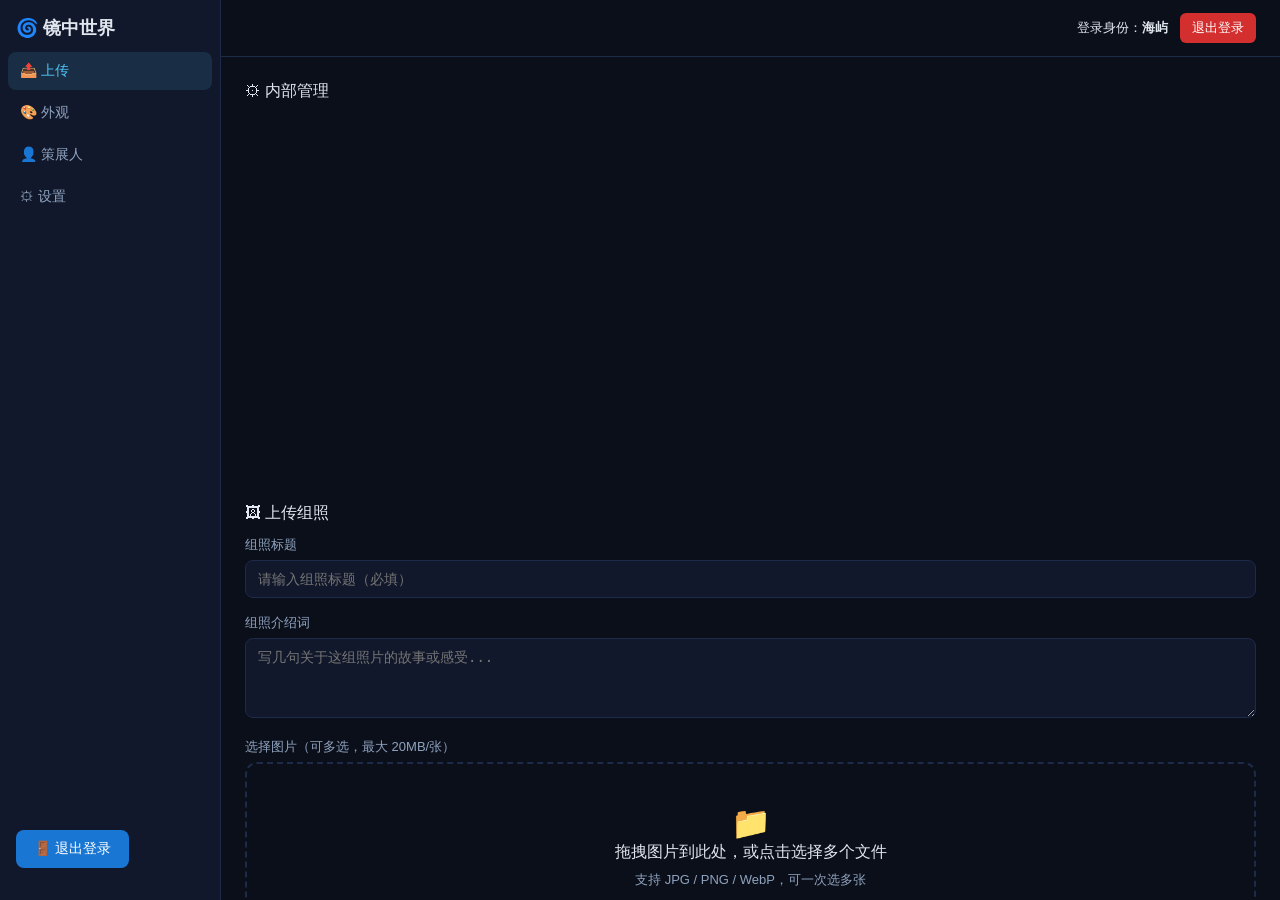
==== commit 4386ec82: "Update index.html" ====
--- a/index.html
+++ b/index.html
@@ -1,1423 +1,627 @@
 <!DOCTYPE html>
 <html lang="zh-CN">
 <head>
-<meta charset="UTF-8">
-<meta name="viewport" content="width=device-width,initial-scale=1.0">
+<meta charset="UTF-8" />
+<meta name="viewport" content="width=device-width, initial-scale=1.0"/>
 <title>镜中世界 · 线上画廊</title>
 <style>
-*{margin:0;padding:0;box-sizing:border-box}
-body{font-family:'Inter','PingFang SC','Microsoft YaHei',sans-serif;background:#0a1a10;color:#e0e0e0;line-height:1.7;overflow-x:hidden;transition:background-color .6s,background-image .6s}
-:root{--klein:#002fa7;--green:#0d2818;--gold:#c9a84c;--board-color:#1a2332}
-::-webkit-scrollbar{width:6px}
-::-webkit-scrollbar-track{background:#0a1a10}
-::-webkit-scrollbar-thumb{background:var(--klein);border-radius:3px}
-
-/* 导航 */
-.navbar{position:fixed;top:0;left:0;right:0;height:64px;background:rgba(13,40,24,0.92);backdrop-filter:blur(14px);display:flex;align-items:center;justify-content:space-between;padding:0 32px;z-index:900;border-bottom:1px solid rgba(255,255,255,0.06)}
-.nav-brand{font-size:22px;font-weight:700;letter-spacing:4px;color:#fff;cursor:pointer;display:flex;align-items:center;gap:10px}
-.nav-brand svg{width:28px;height:28px;color:var(--klein)}
-.nav-links{display:flex;align-items:center;gap:18px}
-.nav-links a{color:rgba(255,255,255,0.7);text-decoration:none;font-size:14px;transition:.3s;padding:6px 14px;border-radius:20px}
-.nav-links a:hover{color:#fff;background:rgba(255,255,255,0.06)}
-.nav-admin{background:var(--klein)!important;color:#fff!important;padding:6px 20px!important;border-radius:30px!important}
-
-/* Hero */
-.hero{height:70vh;min-height:420px;background:linear-gradient(160deg,#0a1a10 0%,#001633 50%,#0a1a10 100%);display:flex;align-items:center;justify-content:center;text-align:center;padding-top:64px}
-.hero h1{font-size:68px;letter-spacing:12px;color:#fff;margin-bottom:16px;text-shadow:0 4px 40px rgba(0,47,167,0.3)}
-.hero p{font-size:18px;color:rgba(255,255,255,0.55);max-width:520px;margin:0 auto}
-.hero .curator{color:var(--gold);font-size:15px;letter-spacing:3px;margin-top:12px}
-
-/* Section */
-.section{max-width:1200px;margin:0 auto;padding:80px 24px}
-.section-title{font-size:32px;letter-spacing:4px;color:#fff;margin-bottom:44px;text-align:center}
-.section-title::after{content:'';display:block;width:50px;height:2px;background:var(--klein);margin:14px auto 0}
-
-/* 展览卡片 */
-.exhibition-grid{display:grid;grid-template-columns:repeat(auto-fill,minmax(280px,1fr));gap:28px}
-.exhibition-card{background:rgba(255,255,255,0.04);border:1px solid rgba(255,255,255,0.08);border-radius:18px;padding:32px 28px;cursor:pointer;transition:.4s;position:relative;overflow:hidden}
-.exhibition-card:hover{border-color:var(--klein);transform:translateY(-6px);background:rgba(255,255,255,0.07)}
-.exhibition-card h3{font-size:22px;color:#fff;margin-bottom:8px;letter-spacing:1px;font-family:var(--font-title,serif)}
-.exhibition-card .tags{display:flex;gap:8px;margin-bottom:12px;flex-wrap:wrap}
-.exhibition-card .tag{background:rgba(0,47,167,0.2);color:#8ab4ff;padding:2px 12px;border-radius:20px;font-size:11px}
-.exhibition-card p{color:rgba(255,255,255,0.45);font-size:14px;line-height:1.8}
-.exhibition-card .meta{color:rgba(255,255,255,0.35);font-size:12px;margin-top:12px}
-.exhibition-card .enter-hint{color:var(--klein);font-size:13px;margin-top:12px;opacity:0;transition:.4s}
-.exhibition-card:hover .enter-hint{opacity:1}
-
-/* 专栏 */
-.column-article{background:rgba(255,255,255,0.035);border:1px solid rgba(255,255,255,0.07);border-radius:16px;padding:28px 30px;margin-bottom:20px}
-.column-article h3{font-size:20px;color:#fff;margin-bottom:4px;font-family:var(--font-title,serif)}
-.column-article .date{color:rgba(255,255,255,0.3);font-size:13px;margin-bottom:10px}
-.column-article .body{color:rgba(255,255,255,0.5);font-size:14px;line-height:1.9;white-space:pre-wrap;font-family:var(--font-body,sans-serif)}
-
-/* 策展人 */
-.curator-block{display:flex;gap:40px;align-items:flex-start;background:rgba(255,255,255,0.035);border:1px solid rgba(255,255,255,0.07);border-radius:20px;padding:40px;margin-bottom:32px;position:relative;overflow:hidden}
-.curator-block:nth-child(even){flex-direction:row-reverse}
-.curator-photo-wrap{position:relative;flex-shrink:0}
-.curator-photo{width:260px;height:320px;object-fit:cover;border-radius:16px;display:block;box-shadow:0 12px 40px rgba(0,0,0,0.5),inset 0 0 60px rgba(0,0,0,0.3)}
-.curator-photo-wrap::after{content:'';position:absolute;inset:0;border-radius:16px;box-shadow:inset 0 0 80px rgba(0,47,167,0.15)}
-.curator-info .index{color:var(--klein);font-size:13px;letter-spacing:3px;margin-bottom:8px}
-.curator-info h3{font-size:36px;color:#fff;margin-bottom:6px;font-family:var(--font-curator,serif)}
-.curator-info .role{color:var(--gold);font-size:14px;letter-spacing:2px;margin:6px 0 16px}
-.curator-info .bio{color:rgba(255,255,255,0.5);font-size:14px;line-height:1.9;white-space:pre-wrap;font-family:var(--font-curator,sans-serif)}
-.curator-info .contact{color:var(--gold);font-size:13px;margin-top:14px}
-
-/* 页脚 */
-.footer{text-align:center;padding:40px 24px;color:rgba(255,255,255,0.2);font-size:13px;border-top:1px solid rgba(255,255,255,0.04)}
-
-/* 展览详情 */
-.detail-page{display:none;min-height:100vh;padding-top:64px}
-.detail-back{padding:24px 32px 0;max-width:1200px;margin:0 auto}
-.detail-back a{color:rgba(255,255,255,0.5);text-decoration:none;font-size:14px;cursor:pointer}
-.detail-back a:hover{color:#fff}
-.detail-header{padding:40px 32px 20px;max-width:1200px;margin:0 auto}
-.detail-header h1{font-size:38px;color:#fff;letter-spacing:3px;margin-bottom:8px;font-family:var(--font-title,serif)}
-.detail-header .statement{color:rgba(255,255,255,0.5);font-size:15px;line-height:1.9;max-width:800px;font-family:var(--font-body,sans-serif)}
-.detail-grid{padding:20px 32px 60px;max-width:1200px;margin:0 auto;display:grid;grid-template-columns:repeat(auto-fill,minmax(280px,1fr));gap:28px}
-
-/* 展板 */
-.photo-board{background:var(--board-color,var(--klein));border-radius:14px;padding:16px 16px 14px;transition:background-color .4s,transform .3s,box-shadow .3s;box-shadow:0 18px 40px -12px rgba(0,0,0,0.6),0 4px 12px -4px rgba(0,0,0,0.4),inset 0 1px 0 rgba(255,255,255,0.06);position:relative;overflow:hidden}
-.photo-board::before{content:'';position:absolute;top:0;left:0;right:0;height:4px;background:linear-gradient(90deg,var(--klein),var(--gold))}
-.photo-board:hover{transform:translateY(-4px);box-shadow:0 28px 50px -12px rgba(0,0,0,0.7),0 0 30px -5px var(--klein)}
-.photo-board img{width:100%;aspect-ratio:4/3;object-fit:cover;display:block;border-radius:8px;background:#111}
-.photo-board .info{padding:12px 4px 0}
-.photo-board .info h4{font-size:15px;color:#fff;margin-bottom:2px}
-.photo-board .info p{font-size:12px;color:rgba(255,255,255,0.45)}
-
-/* 组照区块 */
-.group-block{margin-bottom:48px}
-.group-header{display:flex;align-items:baseline;gap:16px;margin-bottom:16px;flex-wrap:wrap}
-.group-header h3{font-size:22px;color:#fff;font-family:var(--font-title,serif)}
-.group-header .count{color:rgba(255,255,255,0.35);font-size:13px}
-
-/* 灯箱 */
-.lightbox{position:fixed;inset:0;background:rgba(0,0,0,0.92);z-index:3000;display:none;align-items:center;justify-content:center;flex-direction:column}
-.lightbox.active{display:flex}
-.lightbox img{max-width:90vw;max-height:80vh;object-fit:contain;border-radius:8px;box-shadow:0 0 60px rgba(0,47,167,0.3)}
-.lightbox .lb-nav{position:absolute;top:50%;transform:translateY(-50%);background:rgba(255,255,255,0.1);border:none;color:#fff;font-size:28px;width:56px;height:56px;border-radius:50%;cursor:pointer;display:flex;align-items:center;justify-content:center;transition:.3s}
-.lightbox .lb-nav:hover{background:var(--klein)}
-.lightbox .lb-prev{left:24px}
-.lightbox .lb-next{right:24px}
-.lightbox .lb-close{position:absolute;top:24px;right:24px;background:rgba(255,255,255,0.1);border:none;color:#fff;font-size:22px;width:44px;height:44px;border-radius:50%;cursor:pointer}
-.lightbox .lb-counter{color:rgba(255,255,255,0.5);font-size:14px;margin-top:16px}
-
-/* 后台 */
-.admin-page{display:none;min-height:100vh;padding-top:64px;background:#0a1510}
-.admin-topbar{position:fixed;top:64px;left:0;right:0;height:48px;background:rgba(10,21,16,0.95);backdrop-filter:blur(10px);display:flex;align-items:center;justify-content:space-between;padding:0 32px;z-index:850;border-bottom:1px solid rgba(255,255,255,0.04)}
-.admin-topbar .at-left{color:rgba(255,255,255,0.6);font-size:14px}
-.admin-topbar .at-right{display:flex;align-items:center;gap:12px}
-.admin-topbar .at-user{color:var(--gold);font-size:13px}
-.admin-topbar .at-logout{background:rgba(255,80,80,0.15);color:#ff6b6b;border:1px solid rgba(255,80,80,0.3);padding:6px 16px;border-radius:20px;cursor:pointer;font-size:13px;transition:.3s}
-.admin-topbar .at-logout:hover{background:rgba(255,80,80,0.25)}
-.admin-container{display:flex;min-height:calc(100vh - 112px);margin-top:48px}
-.admin-sidebar{width:220px;background:rgba(0,0,0,0.3);padding:24px 0;border-right:1px solid rgba(255,255,255,0.05);flex-shrink:0;overflow-y:auto}
-.admin-sidebar a{display:block;padding:11px 24px;color:rgba(255,255,255,0.5);text-decoration:none;font-size:14px;transition:.3s;cursor:pointer;border-left:3px solid transparent}
-.admin-sidebar a:hover{color:#fff;background:rgba(255,255,255,0.03)}
-.admin-sidebar a.active{color:#fff;background:rgba(0,47,167,0.15);border-left-color:var(--klein)}
-.admin-sidebar .sub-item{padding-left:40px;font-size:13px}
-.admin-sidebar .sidebar-logout{margin-top:20px;border-top:1px solid rgba(255,255,255,0.06);padding-top:12px}
-.admin-sidebar .sidebar-logout a{color:#ff6b6b}
-.admin-main{flex:1;padding:32px 40px;overflow-y:auto}
-.admin-main h2{font-size:24px;color:#fff;margin-bottom:24px;letter-spacing:2px}
-.admin-form label{display:block;color:rgba(255,255,255,0.6);margin:14px 0 4px;font-size:13px}
-.admin-form input,.admin-form textarea,.admin-form select{width:100%;padding:10px 14px;border:1px solid rgba(255,255,255,0.12);border-radius:10px;background:rgba(255,255,255,0.04);color:#fff;font-size:14px;outline:none;transition:.3s}
-.admin-form input:focus,.admin-form textarea:focus{border-color:var(--klein)}
-.admin-form textarea{min-height:100px;resize:vertical}
-.btn{background:var(--klein);color:#fff;border:none;padding:10px 28px;border-radius:30px;cursor:pointer;font-size:14px;transition:.3s;margin-top:12px}
-.btn:hover{background:#003bb5;transform:translateY(-1px)}
-.btn-danger{background:#a83232;color:#fff;border:none;padding:6px 14px;border-radius:20px;cursor:pointer;font-size:12px;transition:.3s}
-.btn-danger:hover{background:#c73e3e}
-.admin-list-item{display:flex;justify-content:space-between;align-items:center;padding:10px 0;border-bottom:1px solid rgba(255,255,255,0.04)}
-.admin-list-item span{color:rgba(255,255,255,0.6);font-size:14px}
-.admin-empty{color:rgba(255,255,255,0.2);text-align:center;padding:40px 0;font-size:14px}
-
-/* 拖拽区 */
-.drop-zone{border:2px dashed rgba(255,255,255,0.15);border-radius:14px;padding:36px;text-align:center;cursor:pointer;transition:.3s;margin:12px 0;position:relative}
-.drop-zone:hover,.drop-zone.dragover{border-color:var(--klein);background:rgba(0,47,167,0.05)}
-.drop-zone .dz-icon{font-size:36px;margin-bottom:8px}
-.drop-zone .dz-text{color:rgba(255,255,255,0.5);font-size:14px}
-.drop-zone .dz-hint{color:rgba(255,255,255,0.3);font-size:12px;margin-top:6px}
-.drop-zone .dz-input{position:absolute;inset:0;opacity:0;cursor:pointer}
-.drop-zone .dz-btn{display:inline-block;margin-top:10px;padding:8px 20px;background:var(--klein);color:#fff;border-radius:20px;font-size:13px;pointer-events:none}
-
-/* 进度条 */
-.progress{height:6px;background:rgba(255,255,255,0.08);border-radius:3px;overflow:hidden;margin:12px 0;display:none}
-.progress.active{display:block}
-.progress .progress-bar{height:100%;background:linear-gradient(90deg,var(--klein),var(--gold));border-radius:3px;transition:width .3s;width:0%}
-
+:root{
+  --bg:#0b0f1a;
+  --panel:#12182b;
+  --border:#1e2a4a;
+  --txt:#e0e6ed;
+  --sub:#8fa3bf;
+  --klein:#4fc3f7;
+  --btn:#1976d2;
+  --btn-hover:#1565c0;
+  --danger:#d32f2f;
+}
+html,body{
+  margin:0;padding:0;
+  background:var(--bg);
+  color:var(--txt);
+  font-family:-apple-system,BlinkMacSystemFont,"Segoe UI",Roboto,"Helvetica Neue",Arial,sans-serif;
+  height:100%;
+}
+#app{
+  display:flex;
+  height:100vh;
+  overflow:hidden;
+}
+/* Sidebar */
+aside{
+  width:220px;
+  background:var(--panel);
+  border-right:1px solid var(--border);
+  display:flex;
+  flex-direction:column;
+  padding:16px 0;
+}
+aside h1{
+  font-size:18px;
+  padding:0 16px 12px;
+  margin:0;
+  display:flex;
+  align-items:center;
+  gap:8px;
+}
+aside nav{
+  flex:1;
+  display:flex;
+  flex-direction:column;
+  gap:4px;
+  padding:0 8px;
+}
+aside nav a{
+  color:var(--sub);
+  text-decoration:none;
+  padding:10px 12px;
+  border-radius:8px;
+  font-size:14px;
+}
+aside nav a:hover,aside nav a.active{
+  background:rgba(79,195,247,.12);
+  color:var(--klein);
+}
+/* Main */
+main{
+  flex:1;
+  display:flex;
+  flex-direction:column;
+  overflow:hidden;
+}
+header{
+  height:56px;
+  display:flex;
+  align-items:center;
+  justify-content:space-between;
+  padding:0 24px;
+  border-bottom:1px solid var(--border);
+}
+header .tabs{
+  display:flex;
+  gap:24px;
+}
+header .tabs a{
+  color:var(--sub);
+  text-decoration:none;
+  font-size:14px;
+}
+header .tabs a.active{
+  color:var(--klein);
+  font-weight:600;
+}
+header .user{
+  display:flex;
+  align-items:center;
+  gap:12px;
+  font-size:13px;
+}
+header .user button{
+  background:transparent;
+  border:1px solid var(--border);
+  color:var(--txt);
+  padding:6px 12px;
+  border-radius:6px;
+  cursor:pointer;
+}
+header .user button.logout{
+  background:var(--danger);
+  border:none;
+  color:#fff;
+}
+
+/* Panel */
+.panel{
+  flex:1;
+  overflow-y:auto;
+  padding:24px;
+}
+.panel.hidden{display:none;}
+.section-title{
+  font-size:16px;
+  margin-bottom:12px;
+  display:flex;
+  align-items:center;
+  gap:8px;
+}
+/* Form */
+.form-group{
+  margin-bottom:16px;
+}
+.form-group label{
+  display:block;
+  margin-bottom:6px;
+  font-size:13px;
+  color:var(--sub);
+}
+.form-group input,
+.form-group textarea{
+  width:100%;
+  background:var(--panel);
+  border:1px solid var(--border);
+  color:var(--txt);
+  padding:10px 12px;
+  border-radius:8px;
+  font-size:14px;
+  box-sizing:border-box;
+}
+.form-group textarea{
+  min-height:80px;
+  resize:vertical;
+}
+/* Upload Zone */
+.drop-zone{
+  position:relative;
+  border:2px dashed var(--border);
+  border-radius:12px;
+  padding:40px;
+  text-align:center;
+  cursor:pointer;
+  margin-bottom:16px;
+}
+.drop-zone:hover{border-color:var(--klein);}
+.drop-zone input[type=file]{
+  position:absolute;top:0;left:0;width:100%;height:100%;
+  opacity:0;cursor:pointer;z-index:2;
+}
+.drop-zone .hint{
+  color:var(--sub);
+  font-size:13px;
+  margin-top:8px;
+}
+/* File List */
+.file-list{
+  margin-bottom:16px;
+}
+.file-item{
+  display:flex;
+  align-items:center;
+  justify-content:space-between;
+  background:var(--panel);
+  border:1px solid var(--border);
+  border-radius:8px;
+  padding:10px 12px;
+  margin-bottom:8px;
+}
+.file-item .name{display:flex;align-items:center;gap:8px;font-size:13px;}
+.file-item .remove{
+  color:var(--danger);
+  cursor:pointer;
+  font-size:16px;
+  line-height:1;
+}
+/* Buttons */
+.btn{
+  background:var(--btn);
+  color:#fff;
+  border:none;
+  padding:10px 18px;
+  border-radius:8px;
+  font-size:14px;
+  cursor:pointer;
+  display:inline-flex;
+  align-items:center;
+  gap:6px;
+}
+.btn:hover{background:var(--btn-hover);}
+.btn:disabled{opacity:.6;cursor:not-allowed;}
 /* Toast */
-.toast{position:fixed;bottom:40px;left:50%;transform:translateX(-50%) translateY(20px);background:rgba(0,0,0,0.88);color:#fff;padding:14px 32px;border-radius:30px;font-size:14px;z-index:9999;opacity:0;transition:.4s;pointer-events:none;backdrop-filter:blur(10px)}
-.toast.show{opacity:1;transform:translateX(-50%) translateY(0)}
-.toast.error{background:rgba(168,50,50,0.9)}
-.toast.success{background:rgba(34,139,34,0.9)}
-
-/* 弹窗 */
-.modal{position:fixed;inset:0;background:rgba(0,0,0,0.82);backdrop-filter:blur(8px);z-index:5000;display:none;align-items:center;justify-content:center;padding:20px}
-.modal.active{display:flex}
-.modal-content{background:#141e18;border:1px solid rgba(255,255,255,0.1);border-radius:20px;padding:36px 40px;width:90%;max-width:640px;max-height:85vh;overflow-y:auto;position:relative}
-.modal-content .close-btn{position:absolute;top:16px;right:20px;font-size:26px;color:rgba(255,255,255,0.4);cursor:pointer;background:none;border:none;transition:.3s}
-.modal-content .close-btn:hover{color:#fff}
-
-/* 登录 */
-.login-overlay{position:fixed;inset:0;background:rgba(0,0,0,0.82);backdrop-filter:blur(8px);z-index:5000;display:none;align-items:center;justify-content:center}
-.login-overlay.active{display:flex}
-.login-card{background:#141e18;border:1px solid rgba(255,255,255,0.1);border-radius:20px;padding:40px 36px;width:340px;text-align:center}
-.login-card h2{color:#fff;font-size:24px;letter-spacing:3px;margin-bottom:20px}
-.login-card input{width:100%;padding:12px 16px;margin-bottom:14px;border:1px solid rgba(255,255,255,0.15);border-radius:10px;background:rgba(255,255,255,0.06);color:#fff;font-size:15px;outline:none}
-.login-card input:focus{border-color:var(--klein)}
-.login-card button{width:100%;padding:12px;border:none;border-radius:10px;background:var(--klein);color:#fff;font-size:16px;font-weight:600;cursor:pointer;transition:.3s}
-.login-card button:hover{background:#003bb5}
-.login-card .error{color:#ff6b6b;font-size:13px;margin-top:12px;min-height:20px}
-
-/* 颜色选择器 */
-.color-row{display:flex;gap:10px;flex-wrap:wrap;margin:12px 0}
-.color-swatch{width:36px;height:36px;border-radius:50%;cursor:pointer;border:2px solid transparent;transition:.3s}
-.color-swatch:hover{border-color:rgba(255,255,255,0.3)}
-.color-swatch.active{border-color:#fff;transform:scale(1.1)}
-.color-picker-wrap{display:flex;align-items:center;gap:12px;margin:12px 0}
-.color-picker-wrap input[type="color"]{width:48px;height:36px;border:none;border-radius:8px;cursor:pointer;background:none}
-.color-picker-wrap span{color:rgba(255,255,255,0.5);font-size:13px}
-
-/* 实时预览区 */
-.preview-area{margin-top:24px;padding:24px;background:rgba(255,255,255,0.03);border-radius:14px;border:1px solid rgba(255,255,255,0.06)}
-.preview-area h4{color:rgba(255,255,255,0.7);font-size:13px;margin-bottom:12px;letter-spacing:1px}
-.preview-board{display:inline-block;background:var(--preview-board,var(--klein));border-radius:10px;padding:12px;margin:8px;transition:background-color .3s}
-.preview-board.landscape{width:200px}
-.preview-board.portrait{width:140px}
-.preview-board .pb-img{width:100%;aspect-ratio:4/3;background:linear-gradient(135deg,#1a1a2e,#16213e);border-radius:6px;display:flex;align-items:center;justify-content:center;color:rgba(255,255,255,0.2);font-size:12px}
-.preview-board.portrait .pb-img{aspect-ratio:3/4}
-.preview-text{margin-top:12px;padding:12px;background:rgba(0,0,0,0.3);border-radius:8px}
-.preview-text .pt-title{font-size:20px;color:#fff;margin-bottom:4px}
-.preview-text .pt-body{font-size:13px;color:rgba(255,255,255,0.5)}
-
-/* 字体卡片 */
-.font-card{display:inline-block;padding:12px 20px;margin:6px;border:1px solid rgba(255,255,255,0.1);border-radius:10px;cursor:pointer;transition:.3s;min-width:160px;text-align:center}
-.font-card:hover{border-color:var(--klein);background:rgba(0,47,167,0.08)}
-.font-card.active{border-color:var(--klein);background:rgba(0,47,167,0.15)}
-.font-card .fc-name{color:#fff;font-size:14px;margin-bottom:4px}
-.font-card .fc-sample{color:rgba(255,255,255,0.5);font-size:13px}
-.font-card .fc-format{color:rgba(255,255,255,0.3);font-size:11px;margin-top:2px}
-
-/* 文件列表 */
-.file-list{margin:12px 0;max-height:200px;overflow-y:auto}
-.file-item{display:flex;justify-content:space-between;align-items:center;padding:8px 12px;background:rgba(255,255,255,0.03);border-radius:8px;margin-bottom:6px}
-.file-item .fi-name{color:rgba(255,255,255,0.7);font-size:13px}
-.file-item .fi-size{color:rgba(255,255,255,0.3);font-size:12px}
-.file-item .fi-remove{color:#ff6b6b;cursor:pointer;font-size:16px;margin-left:8px}
-
-/* 策展人卡片（后台） */
-.curator-admin-card{display:flex;gap:20px;align-items:flex-start;background:rgba(255,255,255,0.03);border:1px solid rgba(255,255,255,0.06);border-radius:14px;padding:20px;margin-bottom:16px}
-.curator-admin-card .cac-photo{width:100px;height:130px;object-fit:cover;border-radius:10px;background:#111;flex-shrink:0}
-.curator-admin-card .cac-info{flex:1}
-.curator-admin-card .cac-info h4{color:#fff;font-size:16px;margin-bottom:4px}
-.curator-admin-card .cac-actions{display:flex;gap:8px;margin-top:10px}
-
-/* 编辑弹窗 */
-.edit-modal .modal-content{max-width:560px}
-.edit-modal label{display:block;color:rgba(255,255,255,0.6);margin:14px 0 4px;font-size:13px}
-.edit-modal input,.edit-modal textarea{width:100%;padding:10px 14px;border:1px solid rgba(255,255,255,0.12);border-radius:10px;background:rgba(255,255,255,0.04);color:#fff;font-size:14px;outline:none}
-.edit-modal textarea{min-height:120px;resize:vertical}
-.edit-modal .photo-upload-row{display:flex;gap:16px;align-items:center;margin-top:12px}
-.edit-modal .photo-preview{width:100px;height:130px;object-fit:cover;border-radius:10px;background:#111}
-
-/* 保存栏 */
-.save-bar{position:sticky;bottom:0;background:rgba(10,21,16,0.95);backdrop-filter:blur(10px);padding:16px 0;margin-top:24px;border-top:1px solid rgba(255,255,255,0.06);display:flex;justify-content:flex-end;gap:12px}
-
-/* 面包屑 */
-.breadcrumb{color:rgba(255,255,255,0.3);font-size:13px;margin-bottom:16px}
-.breadcrumb a{color:rgba(255,255,255,0.5);cursor:pointer;text-decoration:none}
-.breadcrumb a:hover{color:#fff}
-
-/* 统计卡片 */
-.stat-grid{display:grid;grid-template-columns:repeat(auto-fit,minmax(160px,1fr));gap:16px;margin:20px 0}
-.stat-card{background:rgba(255,255,255,0.04);border-radius:14px;padding:24px;text-align:center;border:1px solid rgba(255,255,255,0.04)}
-.stat-card .stat-num{font-size:36px;color:#fff;font-weight:700}
-.stat-card .stat-label{color:rgba(255,255,255,0.4);font-size:13px;margin-top:4px}
-.bar-chart{margin:24px 0}
-.bar-row{display:flex;align-items:center;gap:12px;margin-bottom:10px}
-.bar-row .bar-label{width:160px;color:rgba(255,255,255,0.6);font-size:13px;text-align:right;white-space:nowrap;overflow:hidden;text-overflow:ellipsis}
-.bar-row .bar-track{flex:1;height:20px;background:rgba(255,255,255,0.05);border-radius:10px;overflow:hidden;position:relative}
-.bar-row .bar-fill{height:100%;background:linear-gradient(90deg,var(--klein),var(--gold));border-radius:10px;transition:width .6s}
-.bar-row .bar-val{color:rgba(255,255,255,0.5);font-size:12px;min-width:40px}
-
-/* 响应式 */
-@media(max-width:768px){
-  .hero h1{font-size:40px;letter-spacing:6px}
-  .exhibition-grid{grid-template-columns:1fr}
-  .detail-grid{grid-template-columns:1fr}
-  .admin-sidebar{width:140px}
-  .admin-sidebar a{padding:10px 16px;font-size:13px}
-  .admin-main{padding:20px}
-  .curator-block{flex-direction:column!important}
-  .curator-photo{width:100%;height:auto;aspect-ratio:3/4}
-}
+.toast{
+  position:fixed;
+  bottom:24px;
+  left:50%;
+  transform:translateX(-50%);
+  background:rgba(0,0,0,.85);
+  color:#fff;
+  padding:10px 18px;
+  border-radius:8px;
+  font-size:13px;
+  z-index:9999;
+  opacity:0;
+  transition:opacity .25s;
+}
+.toast.show{opacity:1;}
 </style>
 </head>
 <body>
-
-<!-- 导航 -->
-<nav class="navbar">
-  <div class="nav-brand" onclick="showHome()">
-    <svg viewBox="0 0 40 40" fill="none"><circle cx="20" cy="20" r="16" stroke="currentColor" stroke-width="1.5"/><circle cx="20" cy="20" r="10" stroke="currentColor" stroke-width="1.2"/><circle cx="29" cy="11" r="3" fill="currentColor" opacity="0.6"/></svg>
-    镜中世界
-  </div>
-  <div class="nav-links">
-    <a href="#" onclick="document.getElementById('exhibitions').scrollIntoView({behavior:'smooth'})">展览</a>
-    <a href="#" onclick="document.getElementById('columns').scrollIntoView({behavior:'smooth'})">专栏</a>
-    <a href="#" onclick="document.getElementById('curator').scrollIntoView({behavior:'smooth'})">策展人</a>
-    <a href="#" class="nav-admin" onclick="openLogin()">⚙ 管理</a>
-  </div>
-</nav>
-
-<!-- 登录弹窗 -->
-<div class="login-overlay" id="loginOverlay">
-  <div class="login-card">
-    <h2>🔐 内部管理</h2>
-    <input type="text" id="loginUser" placeholder="账号" value="海屿">
-    <input type="password" id="loginPass" placeholder="密码">
-    <button onclick="handleLogin()">验证身份</button>
-    <div class="error" id="loginError"></div>
-  </div>
+<div id="app">
+  <aside>
+    <h1>🌀 镜中世界</h1>
+    <nav id="nav"></nav>
+    <div style="padding:16px;">
+      <button class="btn logout" onclick="logout()">🚪 退出登录</button>
+    </div>
+  </aside>
+
+  <main>
+    <header>
+      <div class="tabs" id="tabs"></div>
+      <div class="user">
+        <span>登录身份：<b id="loginName">海屿</b></span>
+        <button class="logout" onclick="logout()">退出登录</button>
+      </div>
+    </header>
+
+    <!-- 后台面板 -->
+    <section id="adminPanel" class="panel hidden">
+      <div class="section-title">⚙ 内部管理</div>
+      <nav id="adminNav"></nav>
+    </section>
+
+    <!-- 上传面板 -->
+    <section id="uploadPanel" class="panel hidden">
+      <div class="section-title">🖼 上传组照</div>
+      <div class="form-group">
+        <label>组照标题</label>
+        <input id="groupTitle" placeholder="请输入组照标题（必填）" />
+      </div>
+      <div class="form-group">
+        <label>组照介绍词</label>
+        <textarea id="groupDesc" placeholder="写几句关于这组照片的故事或感受..."></textarea>
+      </div>
+
+      <div class="form-group">
+        <label>选择图片（可多选，最大 20MB/张）</label>
+        <div id="dropZone" class="drop-zone">
+          <div style="pointer-events:none;">
+            <div style="font-size:32px;">📁</div>
+            <div>拖拽图片到此处，或点击选择多个文件</div>
+            <div class="hint">支持 JPG / PNG / WebP，可一次选多张</div>
+          </div>
+          <input type="file" id="uploadImg" accept="image/*" multiple />
+          <button class="btn" style="margin-top:12px;" onclick="document.getElementById('uploadImg').click()">选择图片文件</button>
+        </div>
+      </div>
+
+      <div id="fileList" class="file-list"></div>
+
+      <button class="btn" id="submitUpload" onclick="doUpload()" disabled>⬆️ 上传并保存组照</button>
+    </section>
+
+    <!-- 外观面板 -->
+    <section id="appearancePanel" class="panel hidden">
+      <div class="section-title">🎨 外观设置</div>
+      <div class="form-group">
+        <label>背景颜色/图片</label>
+        <input id="boardBg" type="color" value="#0b0f1a" />
+      </div>
+      <div class="form-group">
+        <label>背景板颜色</label>
+        <input id="boardColor" type="color" value="#12182b" />
+      </div>
+      <div class="form-group">
+        <label>标题字体</label>
+        <select id="titleFont"></select>
+      </div>
+      <div class="form-group">
+        <label>正文字体</label>
+        <select id="bodyFont"></select>
+      </div>
+      <div class="form-group">
+        <label>策展人字体</label>
+        <select id="curatorFont"></select>
+      </div>
+      <div class="form-group">
+        <label>自定义字体（上传 woff2/ttf）</label>
+        <div id="customFontDrop" class="drop-zone" style="padding:24px;">
+          <div style="pointer-events:none;">
+            <div style="font-size:28px;">📁</div>
+            <div>拖拽字体文件到此处，或点击选择</div>
+          </div>
+          <input type="file" id="uploadFont" accept=".woff2,.woff,.ttf,.otf" />
+          <button class="btn" style="margin-top:12px;" onclick="document.getElementById('uploadFont').click()">选择字体文件</button>
+        </div>
+        <div id="fontList" style="margin-top:8px;font-size:12px;color:var(--sub);"></div>
+      </div>
+      <button class="btn" onclick="exportTheme()">⬇️ 导出外观 (theme.json)</button>
+      <button class="btn" onclick="importTheme()">⬆️ 导入外观</button>
+    </section>
+
+    <!-- 策展人面板 -->
+    <section id="curatorPanel" class="panel hidden">
+      <div class="section-title">👤 策展人管理</div>
+      <div class="form-group">
+        <label>当前策展人</label>
+        <select id="curatorSelect"></select>
+      </div>
+      <button class="btn" onclick="openCuratorEdit()">✏️ 编辑</button>
+      <button class="btn" onclick="addCurator()">➕ 新增</button>
+    </section>
+
+    <!-- 设置面板 -->
+    <section id="settingPanel" class="panel hidden">
+      <div class="section-title">⚙ 系统设置</div>
+      <div class="form-group">
+        <label>数据备份</label>
+        <button class="btn" onclick="exportData()">⬇️ 导出数据 (data.json)</button>
+        <button class="btn" onclick="importData()">⬆️ 导入数据</button>
+      </div>
+    </section>
+  </main>
 </div>
 
-<!-- ===== 首页 ===== -->
-<div id="homePage">
-<section class="hero">
-  <div>
-    <h1>镜中世界</h1>
-    <p>摄影是现实的一面透镜，也是通往另一个世界的窗口。</p>
-    <div class="curator">策展人：张昊文</div>
-  </div>
-</section>
-
-<section class="section" id="exhibitions">
-  <h2 class="section-title">展览</h2>
-  <div class="exhibition-grid" id="exhibitionGrid"></div>
-</section>
-
-<section class="section" id="columns">
-  <h2 class="section-title">文字专栏</h2>
-  <div id="columnList"></div>
-</section>
-
-<section class="section" id="curator">
-  <h2 class="section-title">策展人</h2>
-  <div id="curatorList"></div>
-</section>
-
-<footer class="footer">© 2026 镜中世界 · 线上画廊 &nbsp;|&nbsp; 策展人：张昊文</footer>
-</div>
-
-<!-- ===== 展览详情页 ===== -->
-<div class="detail-page" id="detailPage">
-  <div class="detail-back"><a onclick="showHome()">← 返回首页</a></div>
-  <div class="detail-header" id="detailHeader"></div>
-  <div class="detail-grid" id="detailGrid"></div>
-</div>
-
-<!-- ===== 后台管理页 ===== -->
-<div class="admin-page" id="adminPage">
-  <div class="admin-topbar">
-    <div class="at-left">⚙ 内部管理</div>
-    <div class="at-right">
-      <span class="at-user" id="atUser"></span>
-      <button class="at-logout" onclick="confirmLogout()">🚪 退出登录</button>
-    </div>
-  </div>
-  <div class="admin-container">
-    <div class="admin-sidebar" id="adminSidebar"></div>
-    <div class="admin-main" id="adminMain"></div>
-  </div>
-</div>
-
-<!-- 编辑策展人弹窗 -->
-<div class="modal edit-modal" id="curatorEditModal">
-  <div class="modal-content">
-    <button class="close-btn" onclick="closeCuratorEdit()">&times;</button>
-    <h2 id="curatorEditTitle">编辑策展人</h2>
-    <div class="edit-modal">
-      <div class="photo-upload-row">
-        <img class="photo-preview" id="cePhotoPreview" src="" alt="写真预览">
-        <div>
-          <label>更换写真</label>
-          <input type="file" id="cePhotoInput" accept="image/*" style="color:#fff">
-          <p style="color:rgba(255,255,255,0.3);font-size:12px;margin-top:6px">建议 800px 以上，最大 5MB</p>
-        </div>
-      </div>
-      <label>姓名</label>
-      <input type="text" id="ceName">
-      <label>头衔</label>
-      <input type="text" id="ceRole">
-      <label>履历</label>
-      <textarea id="ceBio"></textarea>
-      <div style="display:flex;gap:12px;margin-top:20px;justify-content:space-between">
-        <button class="btn-danger" onclick="deleteCuratorFromEdit()">🗑 删除策展人</button>
-        <div style="display:flex;gap:12px">
-          <button class="btn-secondary" style="background:rgba(255,255,255,0.08);color:#fff;border:none;padding:10px 24px;border-radius:30px;cursor:pointer;font-size:14px" onclick="closeCuratorEdit()">取消</button>
-          <button class="btn" onclick="saveCuratorEdit()">💾 保存修改</button>
-        </div>
-      </div>
-    </div>
-  </div>
-</div>
-
-<!-- 灯箱 -->
-<div class="lightbox" id="lightbox">
-  <button class="lightbox-close" onclick="closeLightbox()">&times;</button>
-  <button class="lightbox-nav lb-prev" onclick="lbNav(-1)">&#10094;</button>
-  <img id="lbImg" src="" alt="">
-  <button class="lightbox-nav lb-next" onclick="lbNav(1)">&#10095;</button>
-  <div class="lb-counter" id="lbCounter"></div>
-</div>
-
-<div class="toast" id="toast"></div>
-
 <script>
-// ============================================================
-// 镜中世界 · 完整版 v8
-// 修复：字体上传闭环、实时预览、退出确认、组照删除
-// ============================================================
-
-const STORAGE_KEY = 'mirror_world_data';
-const ACCOUNT_KEY = 'mirror_world_account';
-const SESSION_KEY = 'mirror_admin_logged';
-const THEME_KEY = 'mirror_world_theme';
-
-const defaultAccount = { username: '海屿', password: 'mse20221028' };
-
-const defaultData = {
-  exhibitions: [
-    { id:'ex0', title:'2025夏天的颜色', tags:['摄影·年度特展'], statement:'银盐的颗粒感与数字像素的冷冽在此交织。2025年的夏天，我们试图用镜头捕捉那些即将消逝的色彩——褪色的广告牌、夕照下的塑料花、地铁站里陌生人的瞳孔。摄影史告诉我们，每一次对色彩的记录，都是一次对时间的挽留。', artworks:[], groups:[], views:0, style:{boardColor:'#002fa7',titleFont:'',bodyFont:''} },
-    { id:'ex1', title:'2026夏天的颜色', tags:['摄影·年度特展'], statement:'当克莱因蓝遇见深绿，当胶片质感碰撞算法美学。2026年的夏天，色彩不再只是视觉经验，而成为了一种哲学追问。正如伊夫·克莱因所言："蓝色是没有维度的，它超越了维度。"', artworks:[], groups:[], views:0, style:{boardColor:'#0d2818',titleFont:'',bodyFont:''} },
-    { id:'ex2', title:'快乐之家', tags:['纪实·长期项目'], statement:'从维多利亚时代的家庭肖像到荒木经惟的私写真，家庭摄影始终在真实与表演之间摇摆。"快乐之家"试图在这个张力中寻找一条属于自己的道路——那些看似平凡的日常瞬间，或许才是摄影最动人的力量。', artworks:[], groups:[], views:0, style:{boardColor:'#1a3320',titleFont:'',bodyFont:''} },
-    { id:'ex3', title:'风光与星空', tags:['风景摄影·自然纪实'], statement:'从19世纪探险摄影师卡尔顿·沃特金斯穿越内华达山脉的玻璃底片，到安塞尔·亚当斯的月升时分，再到当代星空摄影师的银河长曝——人类对大地与星空的仰望从未改变。', artworks:[], groups:[], views:0, style:{boardColor:'#1a1a2e',titleFont:'',bodyFont:''} }
-  ],
-  columns: [
-    { id:'c0', title:'镜面与凝视：摄影的本质追问', date:'2026-03-15', body:'摄影是什么？\n\n是现实的镜像，还是观看的权力？苏珊·桑塔格在《论摄影》中写道："收集照片就是收集世界。"每一张照片都是一次切割，将流动的时间凝固成永恒的碎片。\n\n当我们举起相机，我们既是在记录，也是在创造。镜头前的世界经过取景框的筛选，已经不再是原本的模样。这就是摄影最迷人的悖论——它既忠实于现实，又不可避免地扭曲现实。' },
-    { id:'c1', title:'夏天的视觉考古学', date:'2026-06-01', body:'夏天，或许是摄影最钟情的季节。\n\n强烈的光线制造出戏剧性的阴影，饱和的色彩在高温中几乎要融化。从威廉·埃格尔斯顿的美国南部夏日到川内伦子的微光世界，摄影家们一直在用镜头挖掘夏天深处的秘密。\n\n这个系列专栏将不定期更新，探讨摄影与时间、记忆、情感之间的微妙关系。' }
-  ],
-  curators: [
-    { id:'cur0', name:'张昊文', role:'策展人 · 摄影研究者', bio:'张昊文，24级本科在读，人文、风光摄影师，摄影批评写作者。专注于当代摄影与视觉文化研究与光影艺术表达，关注图像如何塑造、表达情绪与故事内容。致力于在技术与人文的交汇处寻找摄影的新可能。\n\n联系方式：1964391340@qq.com', photo:'' }
-  ]
-};
-
-const defaultTheme = {
-  bgColor: '#0a1a10',
-  bgImage: '',
-  bgDarken: 0.4,
-  boardColor: '#1a2332',
-  titleFont: '',
-  bodyFont: '',
-  curatorFont: '',
-  customFonts: []
-};
-
-// ---- 工具 ----
-function getData(){try{return JSON.parse(localStorage.getItem(STORAGE_KEY))}catch(e){return null}}
-function saveData(d){localStorage.setItem(STORAGE_KEY,JSON.stringify(d))}
-function getTheme(){try{return JSON.parse(localStorage.getItem(THEME_KEY))||defaultTheme}catch(e){return {...defaultTheme}}}
-function saveTheme(t){try{localStorage.setItem(THEME_KEY,JSON.stringify(t))}catch(e){toast('存储已满，请删除部分自定义字体后重试','error')}}
-function toast(msg,type){const el=document.getElementById('toast');el.textContent=msg;el.className='toast show'+(type?' '+type:'');clearTimeout(el._t);el._t=setTimeout(()=>el.className='toast',2400)}
-function $(id){return document.getElementById(id)}
-function escapeHtml(s){return (s||'').replace(/[&<>"']/g,c=>({'&':'&amp;','<':'&lt;','>':'&gt;','"':'&quot;',"'":'&#39;'}[c]))}
-
-// ---- 初始化 ----
-if(!localStorage.getItem(ACCOUNT_KEY)) localStorage.setItem(ACCOUNT_KEY,JSON.stringify(defaultAccount));
-
-(async ()=>{
-  await loadRemoteData();
-  if(!localStorage.getItem(STORAGE_KEY)) saveData(defaultData);
-  if(!localStorage.getItem(THEME_KEY)) saveTheme(defaultTheme);
-  renderHome();
-  applyTheme();
-})();
-
-async function loadRemoteData(){
-  try{
-    const r=await fetch('./data.json?_='+Date.now());
-    if(!r.ok) throw 0;
-    const d=await r.json();
-    localStorage.setItem(STORAGE_KEY,JSON.stringify(d));
-  }catch(e){}
-  try{
-    const r2=await fetch('./theme.json?_='+Date.now());
-    if(!r2.ok) throw 0;
-    const t=await r2.json();
-    localStorage.setItem(THEME_KEY,JSON.stringify(t));
-  }catch(e){}
-}
-
-// ---- 主题应用 ----
-function applyTheme(){
-  const t=getTheme();
-  document.body.style.backgroundColor=t.bgColor||'#0a1a10';
-  if(t.bgImage){
-    document.body.style.backgroundImage=`linear-gradient(rgba(0,0,0,${t.bgDarken||0.4}),rgba(0,0,0,${t.bgDarken||0.4})),url(${t.bgImage})`;
-    document.body.style.backgroundSize='cover';
-    document.body.style.backgroundAttachment='fixed';
-  }
-  document.documentElement.style.setProperty('--board-color',t.boardColor||'#1a2332');
-  if(t.titleFont) document.documentElement.style.setProperty('--font-title',t.titleFont);
-  if(t.bodyFont) document.documentElement.style.setProperty('--font-body',t.bodyFont);
-  if(t.curatorFont) document.documentElement.style.setProperty('--font-curator',t.curatorFont);
-  applyCustomFonts();
-}
-
-function applyCustomFonts(){
-  const t=getTheme();
-  let style=document.getElementById('custom-fonts-style');
-  if(!style){style=document.createElement('style');style.id='custom-fonts-style';document.head.appendChild(style)}
-  let css='';
-  (t.customFonts||[]).forEach(f=>{
-    css+=`@font-face{font-family:"${f.name}";src:url(${f.data});font-display:swap;}\n`;
-  });
-  style.textContent=css;
-}
-
-// ---- 首页渲染 ----
-function renderHome(){
-  const data=getData()||defaultData;
-  const curators=data.curators||[];
-  const theme=getTheme();
-
-  $('exhibitionGrid').innerHTML=(data.exhibitions||[]).map((ex,i)=>`
-    <div class="exhibition-card" onclick="showDetail('${ex.id}')">
-      <div class="tags">${(ex.tags||[]).map(t=>`<span class="tag">${escapeHtml(t)}</span>`).join('')}</div>
-      <h3>${escapeHtml(ex.title)}</h3>
-      <p>${(ex.statement||'').slice(0,100)}${(ex.statement||'').length>100?'...':''}</p>
-      <div class="meta">${(ex.groups||[]).length} 组 · ${countPhotos(ex)} 张 · ${ex.views||0} 次浏览</div>
-      <div class="enter-hint">点击进入展览 →</div>
-    </div>
-  `).join('');
-
-  $('columnList').innerHTML=(data.columns||[]).map(c=>`
-    <div class="column-article">
-      <h3>${escapeHtml(c.title)}</h3>
-      <div class="date">${escapeHtml(c.date||'')}</div>
-      <div class="body">${(c.body||'').slice(0,200)}${(c.body||'').length>200?'...':''}</div>
-    </div>
-  `).join('')||'<div class="admin-empty">暂无专栏文章</div>';
-
-  $('curatorList').innerHTML=curators.map((c,i)=>`
-    <div class="curator-block">
-      <div class="curator-photo-wrap">
-        ${c.photo?`<img class="curator-photo" src="${c.photo}" alt="${escapeHtml(c.name)}">`:`<div class="curator-photo" style="display:flex;align-items:center;justify-content:center;background:#1a1a2e;color:rgba(255,255,255,0.2);font-size:36px">📷</div>`}
-      </div>
-      <div class="curator-info">
-        <div class="index">— 0${i+1} / 0${curators.length} —</div>
-        <h3>${escapeHtml(c.name)}</h3>
-        <div class="role">${escapeHtml(c.role||'')}</div>
-        <div class="bio">${escapeHtml(c.bio||'').replace(/\n/g,'<br>')}</div>
-      </div>
-    </div>
-  `).join('')||'<div class="admin-empty">暂无策展人</div>';
-}
-
-function countPhotos(ex){
-  let n=0;
-  (ex.groups||[]).forEach(g=>(g.photos||[]).forEach(p=>n++));
-  return n;
-}
-
-// ---- 页面切换 ----
-function showHome(){
-  $('homePage').style.display='block';
-  $('detailPage').style.display='none';
-  $('adminPage').style.display='none';
-}
-function showDetail(id){
-  const data=getData();
-  const ex=(data.exhibitions||[]).find(e=>e.id===id);
-  if(!ex) return;
-  ex.views=(ex.views||0)+1;
-  saveData(data);
-  $('homePage').style.display='none';
-  $('adminPage').style.display='none';
-  $('detailPage').style.display='block';
-  const st=ex.style||{};
-  const boardColor=st.boardColor||getTheme().boardColor||'#1a2332';
-  document.documentElement.style.setProperty('--board-color',boardColor);
-  $('detailHeader').innerHTML=`
-    <h1>${escapeHtml(ex.title)}</h1>
-    <div class="statement">${escapeHtml(ex.statement||'').replace(/\n/g,'<br>')}</div>
+/* ====== 状态 ====== */
+let currentAdminTab = 'upload';
+let data = { groups:[], curators:[], theme:{ customFonts:[] } };
+let loginUser = '海屿';
+
+/* ====== Toast ====== */
+function toast(msg){
+  const t = document.createElement('div');
+  t.className='toast show';
+  t.innerText=msg;
+  document.body.appendChild(t);
+  setTimeout(()=>{ t.remove(); },2200);
+}
+
+/* ====== Nav ====== */
+function renderNav(){
+  const nav = document.getElementById('nav');
+  nav.innerHTML = `
+    <a href="#" onclick="switchAdmin('upload')" class="${currentAdminTab=='upload'?'active':''}">📤 上传</a>
+    <a href="#" onclick="switchAdmin('appearance')" class="${currentAdminTab=='appearance'?'active':''}">🎨 外观</a>
+    <a href="#" onclick="switchAdmin('curator')" class="${currentAdminTab=='curator'?'active':''}">👤 策展人</a>
+    <a href="#" onclick="switchAdmin('setting')" class="${currentAdminTab=='setting'?'active':''}">⚙ 设置</a>
   `;
-  const groups=ex.groups||[];
-  if(!groups.length){
-    $('detailGrid').innerHTML='<div class="admin-empty" style="grid-column:1/-1">暂无作品</div>';
+  document.getElementById('adminPanel').classList.remove('hidden');
+  switchAdmin(currentAdminTab);
+}
+
+function switchAdmin(tab){
+  currentAdminTab=tab;
+  ['uploadPanel','appearancePanel','curatorPanel','settingPanel'].forEach(p=>document.getElementById(p).classList.add('hidden'));
+  document.getElementById(tab+'Panel').classList.remove('hidden');
+  renderNav();
+  if(tab==='upload') renderUpload();
+  if(tab==='appearance') renderAppearance();
+  if(tab==='curator') renderCurator();
+}
+
+/* ====== Upload ====== */
+let uploadFiles = [];
+function bindUploadZone(){
+  const zone = document.getElementById('dropZone');
+  const input = document.getElementById('uploadImg');
+  if(!zone || !input) return;
+  zone.addEventListener('click', e => {
+    if(e.target !== input) input.click();
+  });
+  zone.addEventListener('dragover', e => { e.preventDefault(); zone.style.borderColor='var(--klein)'; });
+  zone.addEventListener('dragleave', e => { zone.style.borderColor='var(--border)'; });
+  zone.addEventListener('drop', e => {
+    e.preventDefault(); zone.style.borderColor='var(--border)';
+    handleFiles(input, e.dataTransfer.files);
+  });
+  input.addEventListener('change', () => handleFiles(input, input.files));
+}
+function handleFiles(inputEl, files){
+  uploadFiles = Array.from(files).filter(f => f.type.startsWith('image/'));
+  renderFileList();
+  checkSubmit();
+}
+function renderFileList(){
+  const ul = document.getElementById('fileList');
+  ul.innerHTML = '';
+  uploadFiles.forEach((f,i)=>{
+    const li = document.createElement('div');
+    li.className='file-item';
+    li.innerHTML = `<div class="name">🖼 ${f.name} (${Math.round(f.size/1024)}KB)</div><div class="remove" onclick="removeFile(${i})">×</div>`;
+    ul.appendChild(li);
+  });
+}
+function removeFile(i){
+  uploadFiles.splice(i,1);
+  renderFileList();
+  checkSubmit();
+}
+function checkSubmit(){
+  const ok = uploadFiles.length>0 && document.getElementById('groupTitle').value.trim().length>0;
+  document.getElementById('submitUpload').disabled = !ok;
+}
+function doUpload(){
+  const title = document.getElementById('groupTitle').value.trim();
+  const desc = document.getElementById('groupDesc').value.trim();
+  if(!title || uploadFiles.length===0){
+    toast('请填写标题并选择至少一张图片');
     return;
   }
-  $('detailGrid').innerHTML=groups.map((g,gi)=>`
-    <div class="group-block" style="grid-column:1/-1">
-      <div class="group-header">
-        <h3>${escapeHtml(g.title||'未命名组照')}</h3>
-        <span class="count">${(g.photos||[]).length} 张</span>
-      </div>
-      <div style="display:grid;grid-template-columns:repeat(auto-fill,minmax(260px,1fr));gap:20px">
-        ${(g.photos||[]).map((p,pi)=>`
-          <div class="photo-board" onclick="openLightbox('${ex.id}',${gi},${pi})">
-            <img src="${p.image}" alt="${escapeHtml(p.title||'')}" loading="lazy">
-            <div class="info"><h4>${escapeHtml(p.title||'')}</h4><p>${escapeHtml(p.desc||'')}</p></div>
-          </div>
-        `).join('')}
-      </div>
-    </div>
+  const id = 'g_'+Date.now();
+  data.groups.push({
+    id,
+    title,
+    desc,
+    imgs: uploadFiles.map(f => ({ name:f.name, size:f.size, url:URL.createObjectURL(f) })),
+    curator:loginUser
+  });
+  toast(`✅ 上传成功：${uploadFiles.length} 张图片`);
+  uploadFiles=[];
+  renderFileList();
+  document.getElementById('groupTitle').value='';
+  document.getElementById('groupDesc').value='';
+  checkSubmit();
+  saveData();
+}
+
+/* ====== Appearance ====== */
+function renderAppearance(){
+  ['titleFont','bodyFont','curatorFont'].forEach(id=>{
+    const s = document.getElementById(id);
+    s.innerHTML='';
+    ['默认','站酷快乐体','思源黑体','自定义'].forEach(font=>{
+      const o = document.createElement('option');
+      o.value=font;
+      o.innerText=font;
+      s.appendChild(o);
+    });
+  });
+  renderCustomFonts();
+}
+function renderCustomFonts(){
+  const list = document.getElementById('fontList');
+  list.innerHTML = data.theme.customFonts.map(f=>`<div>${f.name}</div>`).join('');
+}
+function bindFontZone(){
+  const zone = document.getElementById('customFontDrop');
+  const input = document.getElementById('uploadFont');
+  if(!zone || !input) return;
+  zone.addEventListener('click', e => {
+    if(e.target !== input) input.click();
+  });
+  zone.addEventListener('dragover', e => { e.preventDefault(); zone.style.borderColor='var(--klein)'; });
+  zone.addEventListener('dragleave', e => { zone.style.borderColor='var(--border)'; });
+  zone.addEventListener('drop', e => {
+    e.preventDefault(); zone.style.borderColor='var(--border)';
+    handleFonts(input, e.dataTransfer.files);
+  });
+  input.addEventListener('change', () => handleFonts(input, input.files));
+}
+function handleFonts(inputEl, files){
+  Array.from(files).forEach(f=>{
+    const reader = new FileReader();
+    reader.onload = e => {
+      data.theme.customFonts.push({ name:f.name, data:e.target.result });
+      renderCustomFonts();
+      toast(`✅ 字体 ${f.name} 已添加（当前会话有效，记得导出 theme.json）`);
+      applyCustomFonts();
+    };
+    reader.readAsDataURL(f);
+  });
+}
+function applyCustomFonts(){
+  const style = document.getElementById('customFontStyle') || document.createElement('style');
+  style.id='customFontStyle';
+  style.innerHTML = data.theme.customFonts.map((f,i)=>`
+    @font-face{ font-family:'custom${i}'; src:url('${f.data}'); }
   `).join('');
-}
-
-// ---- 灯箱 ----
-let lbState=null;
-function openLightbox(exId,gIdx,pIdx){
-  const data=getData();
-  const ex=(data.exhibitions||[]).find(e=>e.id===exId);
-  if(!ex) return;
-  const photos=((ex.groups||[])[gIdx]||{}).photos||[];
-  lbState={photos,idx:pIdx};
-  $('lbImg').src=photos[pIdx].image;
-  $('lbCounter').textContent=`${pIdx+1} / ${photos.length}`;
-  $('lightbox').classList.add('active');
-}
-function lbNav(d){
-  if(!lbState) return;
-  lbState.idx=(lbState.idx+d+lbState.photos.length)%lbState.photos.length;
-  $('lbImg').src=lbState.photos[lbState.idx].image;
-  $('lbCounter').textContent=`${lbState.idx+1} / ${lbState.photos.length}`;
-}
-function closeLightbox(){$('lightbox').classList.remove('active');lbState=null}
-
-// ---- 登录 ----
-function openLogin(){$('loginOverlay').classList.add('active');$('loginError').textContent=''}
-function handleLogin(){
-  const u=$('loginUser').value.trim(),p=$('loginPass').value.trim();
-  const acc=JSON.parse(localStorage.getItem(ACCOUNT_KEY));
-  if(u===acc.username&&p===acc.password){
-    sessionStorage.setItem(SESSION_KEY,'true');
-    $('loginOverlay').classList.remove('active');
-    enterAdmin();
-  }else{$('loginError').textContent='账号或密码错误'}
-}
-function enterAdmin(){
-  if(!sessionStorage.getItem(SESSION_KEY)){openLogin();return}
-  $('homePage').style.display='none';
-  $('detailPage').style.display='none';
-  $('adminPage').style.display='block';
-  $('atUser').textContent='登录身份：'+JSON.parse(localStorage.getItem(ACCOUNT_KEY)).username;
-  buildSidebar();
-  switchAdmin('dashboard');
-}
-function confirmLogout(){
-  if(confirm('确定要退出内部管理吗？')){
-    sessionStorage.removeItem(SESSION_KEY);
-    showHome();
+  document.head.appendChild(style);
+}
+function exportTheme(){
+  const blob = new Blob([JSON.stringify(data.theme,null,2)],{type:'application/json'});
+  const a = document.createElement('a');
+  a.href=URL.createObjectURL(blob);
+  a.download='theme.json';
+  a.click();
+  toast('✅ 外观已导出');
+}
+function importTheme(){
+  const input = document.createElement('input');
+  input.type='file';
+  input.accept='.json';
+  input.onchange = e => {
+    const file = e.target.files[0];
+    const reader = new FileReader();
+    reader.onload = ev => {
+      try {
+        data.theme = JSON.parse(ev.target.result);
+        renderAppearance();
+        applyCustomFonts();
+        toast('✅ 外观导入成功');
+      } catch(e){ toast('❌ 导入失败'); }
+    };
+    reader.readAsText(file);
+  };
+  input.click();
+}
+
+/* ====== Curator ====== */
+function renderCurator(){
+  const sel = document.getElementById('curatorSelect');
+  sel.innerHTML='';
+  data.curators.forEach(c=>{
+    const o = document.createElement('option');
+    o.value=c.id;
+    o.innerText=c.name;
+    sel.appendChild(o);
+  });
+}
+function openCuratorEdit(){
+  const id = document.getElementById('curatorSelect').value;
+  const c = data.curators.find(x=>x.id===id);
+  const name = prompt('策展人名字',c?.name||'');
+  if(name){
+    if(!c) data.curators.push({id:'c_'+Date.now(),name});
+    else c.name=name;
+    renderCurator();
+    saveData();
+    toast('✅ 已保存');
   }
 }
-
-// ---- 侧边栏 ----
-function buildSidebar(){
-  $('adminSidebar').innerHTML=`
-    <a class="active" onclick="switchAdmin('dashboard')">📊 总览</a>
-    <a onclick="switchAdmin('exhibitions')">📂 展览</a>
-    <a onclick="switchAdmin('columns')">📝 专栏</a>
-    <a onclick="switchAdmin('curators')">👤 策展人</a>
-    <a onclick="switchAdmin('upload')">🖼 上传</a>
-    <a onclick="switchAdmin('bg')">🎨 背景颜色/图片</a>
-    <a class="sub-item" onclick="switchAdmin('board')">背景板颜色</a>
-    <a class="sub-item" onclick="switchAdmin('titleFont')">标题字体</a>
-    <a class="sub-item" onclick="switchAdmin('bodyFont')">正文字体</a>
-    <a class="sub-item" onclick="switchAdmin('curatorFont')">策展人字体</a>
-    <a class="sub-item" onclick="switchAdmin('customFont')">自定义字体</a>
-    <a onclick="switchAdmin('settings')">⚙ 设置</a>
-    <div class="sidebar-logout"><a onclick="confirmLogout()">🚪 退出登录</a></div>
-  `;
-}
-
-// ---- 后台切换 ----
-function switchAdmin(tab){
-  document.querySelectorAll('.admin-sidebar a').forEach(a=>a.classList.remove('active'));
-  const sel=document.querySelector(`.admin-sidebar a[onclick*="${tab}"]`);
-  if(sel) sel.classList.add('active');
-  applyTheme();
-  const main=$('adminMain');
-  const data=getData()||defaultData;
-  const theme=getTheme();
-
-  if(tab==='dashboard'){
-    const totalWorks=(data.exhibitions||[]).reduce((s,e)=>s+countPhotos(e),0);
-    const maxViews=Math.max(1,...(data.exhibitions||[]).map(e=>e.views||0));
-    main.innerHTML=`
-      <div class="breadcrumb">📊 总览</div>
-      <h2>📊 总览</h2>
-      <div class="stat-grid">
-        <div class="stat-card"><div class="stat-num">${(data.exhibitions||[]).length}</div><div class="stat-label">展览</div></div>
-        <div class="stat-card"><div class="stat-num">${totalWorks}</div><div class="stat-label">作品</div></div>
-        <div class="stat-card"><div class="stat-num">${(data.exhibitions||[]).reduce((s,e)=>s+(e.views||0),0)}</div><div class="stat-label">总浏览</div></div>
-        <div class="stat-card"><div class="stat-num">${Math.round((localStorage.getItem(STORAGE_KEY)||'').length/1024)}KB</div><div class="stat-label">存储</div></div>
-        <div class="stat-card"><div class="stat-num">${(data.columns||[]).length}</div><div class="stat-label">专栏</div></div>
-        <div class="stat-card"><div class="stat-num">${(data.curators||[]).length}</div><div class="stat-label">策展人</div></div>
-        <div class="stat-card"><div class="stat-num">${(theme.customFonts||[]).length}</div><div class="stat-label">自定义字体</div></div>
-      </div>
-      <h3 style="color:#fff;margin:24px 0 12px">各展览浏览量</h3>
-      <div class="bar-chart">
-        ${(data.exhibitions||[]).map(ex=>{
-          const v=ex.views||0;
-          const pct=Math.round(v/maxViews*100);
-          return `<div class="bar-row"><div class="bar-label">${escapeHtml(ex.title)}</div><div class="bar-track"><div class="bar-fill" style="width:${pct}%"></div></div><div class="bar-val">${v}</div></div>`;
-        }).join('')}
-      </div>
-    `;
+function addCurator(){
+  const name = prompt('新策展人名字');
+  if(name){
+    data.curators.push({id:'c_'+Date.now(),name});
+    renderCurator();
+    saveData();
+    toast('✅ 已添加');
   }
-
-  else if(tab==='exhibitions'){
-    main.innerHTML=`
-      <div class="breadcrumb"><a onclick="switchAdmin('dashboard')">总览</a> / 📂 展览</div>
-      <h2>📂 展览管理</h2>
-      <div class="admin-form" style="background:rgba(0,47,167,0.06);padding:20px;border-radius:14px;margin-bottom:24px">
-        <label>新增展览</label>
-        <input type="text" id="newExTitle" placeholder="展览名称">
-        <input type="text" id="newExTags" placeholder="标签（逗号分隔）">
-        <textarea id="newExStmt" placeholder="策展陈述"></textarea>
-        <button class="btn" onclick="addExhibition()">➕ 添加展览</button>
-      </div>
-      <h3 style="color:#fff;margin-bottom:12px">现有展览</h3>
-      ${(data.exhibitions||[]).map((ex,i)=>{
-        const st=ex.style||{};
-        return `
-        <div style="background:rgba(255,255,255,0.03);border:1px solid rgba(255,255,255,0.06);border-radius:14px;padding:20px;margin-bottom:16px">
-          <div style="display:flex;justify-content:space-between;align-items:center;margin-bottom:12px">
-            <h4 style="color:#fff;font-size:16px">${escapeHtml(ex.title)} <span style="color:rgba(255,255,255,0.3);font-size:12px">(${ex.views||0} 次浏览)</span></h4>
-            <button class="btn-danger" onclick="deleteExhibition('${ex.id}')">删除展览</button>
-          </div>
-          <div style="display:grid;grid-template-columns:1fr 1fr;gap:12px;margin-bottom:12px">
-            <div>
-              <label>背景板颜色</label>
-              <div style="display:flex;gap:8px;align-items:center;margin-top:4px">
-                <input type="color" value="${st.boardColor||'#002fa7'}" onchange="updateExStyle('${ex.id}','boardColor',this.value)" style="width:44px;height:32px;border-radius:6px;cursor:pointer">
-                <span style="color:rgba(255,255,255,0.4);font-size:12px">${st.boardColor||'#002fa7'}</span>
-              </div>
-            </div>
-            <div>
-              <label>标题字体</label>
-              <select onchange="updateExStyle('${ex.id}','titleFont',this.value)">${fontOptions(st.titleFont||'')}</select>
-            </div>
-            <div>
-              <label>正文字体</label>
-              <select onchange="updateExStyle('${ex.id}','bodyFont',this.value)">${fontOptions(st.bodyFont||'')}</select>
-            </div>
-          </div>
-          <div style="margin-bottom:12px">
-            <label>策展陈述</label>
-            <textarea onchange="updateExStatement('${ex.id}',this.value)">${escapeHtml(ex.statement||'')}</textarea>
-          </div>
-          <div style="margin-top:12px">
-            <strong style="color:#fff;font-size:14px">组照 (${(ex.groups||[]).length})</strong>
-            <button class="btn" style="margin-left:12px;padding:6px 16px;font-size:13px" onclick="addGroupToEx('${ex.id}')">➕ 添加组照</button>
-            <div style="margin-top:10px">
-              ${(ex.groups||[]).map((g,gi)=>`
-                <div style="display:flex;align-items:center;gap:12px;padding:8px 0;border-bottom:1px solid rgba(255,255,255,0.04)">
-                  <span style="color:rgba(255,255,255,0.6);font-size:13px">📷 ${escapeHtml(g.title||'未命名')} (${(g.photos||[]).length}张)</span>
-                  <button class="btn-danger" onclick="deleteGroup('${ex.id}','${g.id}')">🗑 删除组照</button>
-                </div>
-              `).join('')||'<div style="color:rgba(255,255,255,0.2);font-size:13px;padding:8px 0">暂无组照</div>'}
-            </div>
-          </div>
-        </div>`;
-      }).join('')}
-    `;
+}
+
+/* ====== Setting ====== */
+function exportData(){
+  const blob = new Blob([JSON.stringify(data,null,2)],{type:'application/json'});
+  const a = document.createElement('a');
+  a.href=URL.createObjectURL(blob);
+  a.download='data.json';
+  a.click();
+  toast('✅ 数据已导出');
+}
+function importData(){
+  const input = document.createElement('input');
+  input.type='file';
+  input.accept='.json';
+  input.onchange = e => {
+    const file = e.target.files[0];
+    const reader = new FileReader();
+    reader.onload = ev => {
+      try {
+        data = JSON.parse(ev.target.result);
+        renderUpload();
+        renderAppearance();
+        renderCurator();
+        toast('✅ 数据导入成功');
+      } catch(e){ toast('❌ 导入失败'); }
+    };
+    reader.readAsText(file);
+  };
+  input.click();
+}
+
+/* ====== Save / Load ====== */
+function saveData(){
+  try {
+    localStorage.setItem('mirror_world_data', JSON.stringify(data));
+    // 提示用户导出持久化
+    console.log('数据已存 localStorage，请记得在“设置”中导出 data.json 覆盖 GitHub 以保持永久生效。');
+  } catch(e){
+    toast('❌ 存储失败（可能超限）');
   }
-
-  else if(tab==='columns'){
-    main.innerHTML=`
-      <div class="breadcrumb"><a onclick="switchAdmin('dashboard')">总览</a> / 📝 专栏</div>
-      <h2>📝 专栏管理</h2>
-      <div class="admin-form">
-        <label>新增文章</label>
-        <input type="text" id="newColTitle" placeholder="文章标题">
-        <input type="date" id="newColDate">
-        <textarea id="newColBody" style="min-height:160px" placeholder="正文"></textarea>
-        <button class="btn" onclick="addColumn()">➕ 添加</button>
-      </div>
-      <hr style="border-color:rgba(255,255,255,0.06);margin:24px 0">
-      <h3 style="color:#fff;margin-bottom:12px">现有文章</h3>
-      ${(data.columns||[]).map(c=>`
-        <div class="admin-list-item"><span>${escapeHtml(c.title)}</span><button class="btn-danger" onclick="deleteColumn('${c.id}')">删除</button></div>
-      `).join('')}
-    `;
-  }
-
-  else if(tab==='curators'){
-    const list=(data.curators||[]).map(c=>`
-      <div class="curator-admin-card">
-        ${c.photo?`<img class="cac-photo" src="${c.photo}">`:`<div class="cac-photo" style="display:flex;align-items:center;justify-content:center;background:#1a1a2e;color:rgba(255,255,255,0.2);font-size:28px">📷</div>`}
-        <div class="cac-info">
-          <h4>${escapeHtml(c.name)}</h4>
-          <div style="color:var(--gold);font-size:13px">${escapeHtml(c.role||'')}</div>
-          <div style="color:rgba(255,255,255,0.4);font-size:12px;margin-top:6px;white-space:pre-wrap">${(c.bio||'').slice(0,100)}</div>
-          <div class="cac-actions">
-            <button class="btn" style="padding:6px 16px;font-size:13px" onclick="openCuratorEdit('${c.id}')">✏️ 编辑</button>
-          </div>
-        </div>
-      </div>
-    `).join('');
-    main.innerHTML=`
-      <div class="breadcrumb"><a onclick="switchAdmin('dashboard')">总览</a> / 👤 策展人</div>
-      <h2>👤 策展人管理</h2>
-      <div class="admin-form" style="background:rgba(0,47,167,0.06);padding:20px;border-radius:14px;margin-bottom:24px">
-        <label>新增策展人</label>
-        <input type="text" id="newCurName" placeholder="姓名">
-        <input type="text" id="newCurRole" placeholder="头衔">
-        <textarea id="newCurBio" placeholder="履历"></textarea>
-        <button class="btn" onclick="addCurator()">➕ 添加策展人</button>
-      </div>
-      <h3 style="color:#fff;margin-bottom:12px">现有策展人 (${data.curators.length})</h3>
-      ${list||'<div class="admin-empty">暂无策展人</div>'}
-    `;
-  }
-
-  else if(tab==='upload'){
-    let html=`
-      <div class="breadcrumb"><a onclick="switchAdmin('dashboard')">总览</a> / 🖼 上传</div>
-      <h2>🖼 上传作品</h2>
-      <div class="admin-form">
-        <label>选择展览</label>
-        <select id="uploadEx">${(data.exhibitions||[]).map(ex=>`<option value="${ex.id}">${escapeHtml(ex.title)}</option>`).join('')}</select>
-        <label>组照标题</label>
-        <input type="text" id="uploadGroupTitle" placeholder="如：霓虹与夕照">
-        <label>组照介绍词</label>
-        <textarea id="uploadGroupDesc" placeholder="这组照片的说明"></textarea>
-        <label>选择图片（可多选，最大 20MB/张）</label>
-        <div class="drop-zone" id="uploadDrop">
-          <div class="dz-icon">📂</div>
-          <div class="dz-text">拖拽图片到此处，或点击选择多个文件</div>
-          <div class="dz-hint">支持 JPG / PNG / WebP，可一次选多张</div>
-          <button class="dz-btn" type="button" onclick="document.getElementById('uploadInput').click()">选择图片文件</button>
-          <input type="file" id="uploadInput" accept="image/*" multiple style="display:none">
-        </div>
-        <div class="file-list" id="uploadFileList"></div>
-        <div class="progress" id="uploadProgress"><div class="progress-bar" id="uploadBar"></div></div>
-        <button class="btn" onclick="doUpload()">⬆ 上传并保存组照</button>
-      </div>
-    `;
-    main.innerHTML=html;
-    setupUploadHandlers();
-  }
-
-  else if(tab==='bg'){
-    const t=theme;
-    main.innerHTML=`
-      <div class="breadcrumb"><a onclick="switchAdmin('dashboard')">总览</a> / 🎨 外观 / 背景颜色/图片</div>
-      <h2>🎨 背景颜色 / 图片</h2>
-      <label>背景颜色</label>
-      <div style="display:flex;gap:12px;align-items:center;margin-bottom:16px">
-        <input type="color" id="bgColor" value="${t.bgColor||'#0a1a10'}" onchange="updateBgColor(this.value)" style="width:56px;height:40px;border-radius:8px;cursor:pointer">
-        <span style="color:rgba(255,255,255,0.4);font-size:13px" id="bgColorVal">${t.bgColor||'#0a1a10'}</span>
-      </div>
-      <label>背景图片（拖拽或点击上传）</label>
-      <div class="drop-zone" id="bgDrop">
-        <div class="dz-icon">🖼</div>
-        <div class="dz-text">${t.bgImage?'已上传背景图片 ✓':'拖拽背景图片到此处，或点击选择'}</div>
-        <div class="dz-hint">建议 1920px 以上，JPG/PNG，≤ 5MB</div>
-        <button class="dz-btn" type="button" onclick="document.getElementById('bgInput').click()">选择背景图片</button>
-        <input type="file" id="bgInput" accept="image/*" style="display:none">
-      </div>
-      <label>暗化遮罩 <span id="bgDarkenVal" style="color:rgba(255,255,255,0.4)">${Math.round((t.bgDarken||0.4)*100)}%</span></label>
-      <input type="range" min="0" max="90" value="${Math.round((t.bgDarken||0.4)*100)}" oninput="updateBgDarken(this.value)" style="width:100%;margin:8px 0">
-      <div class="save-bar">
-        <button class="btn" onclick="saveThemeChanges()">💾 保存外观</button>
-      </div>
-    `;
-    setupBgHandlers();
-  }
-
-  else if(tab==='board'){
-    const colors=['#002fa7','#0d2818','#1a2332','#2d1b00','#1a1a2e','#3a0d0d','#0d3a2d','#2d0d3a','#1a2d3a','#3a2d0d'];
-    const t=theme;
-    main.innerHTML=`
-      <div class="breadcrumb"><a onclick="switchAdmin('dashboard')">总览</a> / 🎨 外观 / 背景板颜色</div>
-      <h2>背景板颜色</h2>
-      <p style="color:rgba(255,255,255,0.4);font-size:13px;margin-bottom:12px">选择或自定义每张照片展板的颜色</p>
-      <div class="color-row">
-        ${colors.map(c=>`<div class="color-swatch ${t.boardColor===c?'active':''}" style="background:${c}" onclick="setBoardColor('${c}')" title="${c}"></div>`).join('')}
-      </div>
-      <div class="color-picker-wrap">
-        <input type="color" id="boardColorPicker" value="${t.boardColor||'#1a2332'}" oninput="setBoardColor(this.value)">
-        <span>自定义颜色: <span id="boardColorVal">${t.boardColor||'#1a2332'}</span></span>
-      </div>
-      <div class="preview-area">
-        <h4>实时预览</h4>
-        <div class="preview-board landscape" id="previewBoard" style="background:${t.boardColor||'#1a2332'}">
-          <div class="pb-img">横构图预览</div>
-        </div>
-        <div class="preview-board portrait" style="background:${t.boardColor||'#1a2332'}">
-          <div class="pb-img">竖构图</div>
-        </div>
-      </div>
-      <div class="save-bar">
-        <button class="btn" onclick="saveThemeChanges()">💾 保存背景板颜色</button>
-      </div>
-    `;
-  }
-
-  else if(tab==='titleFont'){
-    const t=theme;
-    main.innerHTML=`
-      <div class="breadcrumb"><a onclick="switchAdmin('dashboard')">总览</a> / 🎨 外观 / 标题字体</div>
-      <h2>标题字体</h2>
-      <div id="titleFontList">${renderFontCards(t.titleFont||'','title')}</div>
-      <div class="preview-area">
-        <h4>实时预览</h4>
-        <div class="preview-text">
-          <div class="pt-title" style="font-family:${t.titleFont||'serif'}">镜中世界 · 展览标题预览</div>
-        </div>
-      </div>
-      <div class="save-bar">
-        <button class="btn" onclick="saveThemeChanges()">💾 保存标题字体</button>
-      </div>
-    `;
-  }
-
-  else if(tab==='bodyFont'){
-    const t=theme;
-    main.innerHTML=`
-      <div class="breadcrumb"><a onclick="switchAdmin('dashboard')">总览</a> / 🎨 外观 / 正文字体</div>
-      <h2>正文字体</h2>
-      <div id="bodyFontList">${renderFontCards(t.bodyFont||'','body')}</div>
-      <div class="preview-area">
-        <h4>实时预览</h4>
-        <div class="preview-text">
-          <div class="pt-body" style="font-family:${t.bodyFont||'sans-serif'}">这是一段正文预览文字。当克莱因蓝遇见深绿，当胶片质感碰撞算法美学。2026年的夏天，色彩不再只是视觉经验。</div>
-        </div>
-      </div>
-      <div class="save-bar">
-        <button class="btn" onclick="saveThemeChanges()">💾 保存正文字体</button>
-      </div>
-    `;
-  }
-
-  else if(tab==='curatorFont'){
-    const t=theme;
-    main.innerHTML=`
-      <div class="breadcrumb"><a onclick="switchAdmin('dashboard')">总览</a> / 🎨 外观 / 策展人字体</div>
-      <h2>策展人字体</h2>
-      <div id="curatorFontList">${renderFontCards(t.curatorFont||'','curator')}</div>
-      <div class="preview-area">
-        <h4>实时预览</h4>
-        <div class="preview-text">
-          <div class="pt-title" style="font-family:${t.curatorFont||'serif'}">张昊文</div>
-          <div class="pt-body" style="font-family:${t.curatorFont||'sans-serif'}">策展人 · 摄影研究者</div>
-        </div>
-      </div>
-      <div class="save-bar">
-        <button class="btn" onclick="saveThemeChanges()">💾 保存策展人字体</button>
-      </div>
-    `;
-  }
-
-  else if(tab==='customFont'){
-    const t=theme;
-    main.innerHTML=`
-      <div class="breadcrumb"><a onclick="switchAdmin('dashboard')">总览</a> / 🎨 外观 / 自定义字体</div>
-      <h2>自定义字体（批量上传）</h2>
-      <div class="drop-zone" id="fontDrop">
-        <div class="dz-icon">📂</div>
-        <div class="dz-text">拖拽字体文件到此处，或点击选择多个文件</div>
-        <div class="dz-hint">支持 Ctrl/Cmd 多选 · 最大 10MB/个 · 自动识别 ttf/otf/woff/woff2</div>
-        <button class="dz-btn" type="button" onclick="document.getElementById('fontInput').click()">选择字体文件</button>
-        <input type="file" id="fontInput" accept=".ttf,.otf,.woff,.woff2" multiple style="display:none">
-      </div>
-      <div class="file-list" id="fontFileList"></div>
-      <div class="progress" id="fontProgress"><div class="progress-bar" id="fontBar"></div></div>
-      <button class="btn" onclick="processFontUpload()">⬆ 批量上传并注册字体</button>
-      <hr style="border-color:rgba(255,255,255,0.06);margin:24px 0">
-      <h3 style="color:#fff;margin-bottom:12px">已注册的自定义字体 (${(t.customFonts||[]).length})</h3>
-      <div id="customFontList">
-        ${(t.customFonts||[]).map((f,i)=>`
-          <div class="admin-list-item">
-            <span><strong style="color:#fff">${escapeHtml(f.name)}</strong> <span style="color:rgba(255,255,255,0.3);font-size:12px">(${f.format})</span> <span style="font-family:'${f.name}';color:rgba(255,255,255,0.5);font-size:14px;margin-left:8px">${escapeHtml(f.name)} 效果预览</span></span>
-            <button class="btn-danger" onclick="deleteCustomFont(${i})">删除</button>
-          </div>
-        `).join('')||'<div class="admin-empty">暂无自定义字体</div>'}
-      </div>
-    `;
-    setupFontHandlers();
-  }
-
-  else if(tab==='settings'){
-    main.innerHTML=`
-      <div class="breadcrumb"><a onclick="switchAdmin('dashboard')">总览</a> / ⚙ 设置</div>
-      <h2>⚙ 设置</h2>
-      <div class="admin-form">
-        <label>导出全部数据（JSON 备份）</label>
-        <button class="btn" onclick="exportData()">📥 导出数据</button>
-        <hr style="border-color:rgba(255,255,255,0.06);margin:20px 0">
-        <label>导出外观配置（theme.json）</label>
-        <button class="btn" onclick="exportTheme()">🎨 导出外观</button>
-        <hr style="border-color:rgba(255,255,255,0.06);margin:20px 0">
-        <label>导入数据备份</label>
-        <input type="file" id="importFile" accept=".json">
-        <button class="btn" onclick="importData()">📤 导入</button>
-        <hr style="border-color:rgba(255,255,255,0.06);margin:20px 0">
-        <label>修改密码</label>
-        <input type="password" id="newPass" placeholder="新密码（至少4位）">
-        <button class="btn" onclick="changePass()">🔑 修改</button>
-        <hr style="border-color:rgba(255,255,255,0.06);margin:20px 0">
-        <label>重置浏览量统计</label>
-        <button class="btn-danger" onclick="resetViews()">清零所有浏览量</button>
-        <p id="settingsMsg" style="color:#8ab4ff;margin-top:12px;font-size:13px"></p>
-      </div>
-    `;
-  }
-}
-
-// ---- 字体卡片渲染 ----
-function renderFontCards(activeVal,type){
-  const builtIn=[
-    {name:'Noto Serif SC',sample:'衬线标题示例'},
-    {name:'Noto Sans SC',sample:'无衬线正文示例'},
-    {name:'Playfair Display',sample:'Playfair Title'},
-    {name:'Inter',sample:'Inter Body Text'},
-    {name:'Cormorant Garamond',sample:'Cormorant 优雅衬线'},
-    {name:'serif',sample:'系统衬线'},
-    {name:'sans-serif',sample:'系统无衬线'}
-  ];
-  const custom=(getTheme().customFonts||[]).map(f=>({name:f.name,sample:f.name+' 自定义'}));
-  const all=[...builtIn,...custom];
-  return all.map(f=>{
-    const isActive=activeVal===f.name;
-    return `<div class="font-card ${isActive?'active':''}" onclick="setFont('${type}','${f.name}')" style="font-family:${f.name}">
-      <div class="fc-name">${escapeHtml(f.name)}</div>
-      <div class="fc-sample">${escapeHtml(f.sample)}</div>
-    </div>`;
-  }).join('');
-}
-
-function fontOptions(val){
-  const builtIn=['','Noto Serif SC','Noto Sans SC','Playfair Display','Inter','Cormorant Garamond'];
-  const custom=(getTheme().customFonts||[]).map(f=>f.name);
-  const all=[...new Set([...builtIn,...custom])];
-  return all.map(n=>`<option value="${n}" ${val===n?'selected':''}>${n||'(默认)'}</option>`).join('');
-}
-
-// ---- 外观操作 ----
-function setBoardColor(c){
-  const t=getTheme();
-  t.boardColor=c;
-  saveTheme(t);
-  document.documentElement.style.setProperty('--board-color',c);
-  const picker=$('boardColorPicker');if(picker) picker.value=c;
-  const val=$('boardColorVal');if(val) val.textContent=c;
-  const pb=$('previewBoard');if(pb) pb.style.background=c;
-  document.querySelectorAll('.color-swatch').forEach(s=>{
-    s.classList.toggle('active',s.style.background===c||s.title===c);
-  });
-}
-function setFont(type,name){
-  const t=getTheme();
-  if(type==='title') t.titleFont=name;
-  if(type==='body') t.bodyFont=name;
-  if(type==='curator') t.curatorFont=name;
-  saveTheme(t);
-  applyTheme();
-  switchAdmin(type==='title'?'titleFont':type==='body'?'bodyFont':'curatorFont');
-}
-function updateBgColor(c){
-  const t=getTheme();t.bgColor=c;saveTheme(t);
-  document.body.style.backgroundColor=c;
-  const v=$('bgColorVal');if(v) v.textContent=c;
-}
-function updateBgDarken(v){
-  const t=getTheme();t.bgDarken=parseInt(v)/100;saveTheme(t);
-  const label=$('bgDarkenVal');if(label) label.textContent=v+'%';
-  if(t.bgImage) document.body.style.backgroundImage=`linear-gradient(rgba(0,0,0,${t.bgDarken}),rgba(0,0,0,${t.bgDarken})),url(${t.bgImage})`;
-}
-function saveThemeChanges(){saveTheme(getTheme());applyTheme();toast('外观已保存 ✓','success')}
-
-// ---- 拖拽/上传处理 ----
-function setupUploadHandlers(){
-  const dz=$('uploadDrop'),inp=$('uploadInput');
-  let pending=[];
-  function addFiles(files){
-    [...files].forEach(f=>{if(f.type.startsWith('image/')) pending.push(f)});
-    renderPending();
-  }
-  function renderPending(){
-    $('uploadFileList').innerHTML=pending.map((f,i)=>`<div class="file-item"><span class="fi-name">📷 ${escapeHtml(f.name)}</span><span class="fi-size">${(f.size/1024).toFixed(0)}KB</span><span class="fi-remove" onclick="removePending(${i})">✕</span></div>`).join('');
-  }
-  inp.onchange=e=>{addFiles(e.target.files);inp.value=''};
-  dz.ondragover=e=>{e.preventDefault();dz.classList.add('dragover')};
-  dz.ondragleave=()=>dz.classList.remove('dragover');
-  dz.ondrop=e=>{e.preventDefault();dz.classList.remove('dragover');addFiles(e.dataTransfer.files)};
-  window.removePending=i=>{pending.splice(i,1);renderPending()};
-  window._pendingUpload=()=>pending;
-  window._clearPending=()=>{pending=[];renderPending()};
-}
-
-function setupBgHandlers(){
-  const inp=$('bgInput'),dz=$('bgDrop');
-  inp.onchange=e=>{
-    const f=e.target.files[0];if(!f) return;
-    if(f.size>5*1024*1024){toast('背景图片不能超过 5MB','error');return}
-    const r=new FileReader();
-    r.onload=()=>{
-      const t=getTheme();t.bgImage=r.result;saveTheme(t);applyTheme();
-      dz.querySelector('.dz-text').textContent='已上传背景图片 ✓';
-      toast('背景图片已加载，点保存生效','success');
-    };
-    r.readAsDataURL(f);
-  };
-}
-
-function setupFontHandlers(){
-  const dz=$('fontDrop'),inp=$('fontInput');
-  let pending=[];
-  function addFiles(files){
-    [...files].forEach(f=>{
-      const ext=(f.name.split('.').pop()||'').toLowerCase();
-      if(['ttf','otf','woff','woff2'].includes(ext)) pending.push({file:f,ext});
-      else toast('不支持的格式: '+f.name,'error');
-    });
-    renderPending();
-  }
-  function renderPending(){
-    $('fontFileList').innerHTML=pending.map((p,i)=>`<div class="file-item"><span class="fi-name">📄 ${escapeHtml(p.file.name)}</span><span class="fi-size">${(p.file.size/1024).toFixed(0)}KB · ${p.ext}</span><span class="fi-remove" onclick="removeFontPending(${i})">✕</span></div>`).join('');
-  }
-  inp.onchange=e=>{addFiles(e.target.files);inp.value=''};
-  dz.ondragover=e=>{e.preventDefault();dz.classList.add('dragover')};
-  dz.ondragleave=()=>dz.classList.remove('dragover');
-  dz.ondrop=e=>{e.preventDefault();dz.classList.remove('dragover');addFiles(e.dataTransfer.files)};
-  window.removeFontPending=i=>{pending.splice(i,1);renderPending()};
-  window._pendingFonts=()=>pending;
-  window._clearFonts=()=>{pending=[];renderPending()};
-}
-
-// ---- 字体上传处理（v8 核心修复）----
-async function processFontUpload(){
-  const pending=window._pendingFonts?window._pendingFonts():[];
-  if(!pending.length){toast('请先选择字体文件','error');return}
-  const bar=$('fontBar'),prog=$('fontProgress');
-  prog.classList.add('active');
-  const t=getTheme();
-  let count=0;
-  for(let i=0;i<pending.length;i++){
-    const {file,ext}=pending[i];
-    bar.style.width=((i/pending.length)*100)+'%';
-    if(file.size>10*1024*1024){toast(file.name+' 超过 10MB，已跳过','error');continue}
-    if(file.size>500*1024) toast(file.name+' 较大 ('+(file.size/1024).toFixed(0)+'KB)，建议用 woff2 子集化','error');
-    const data=await fileToBase64(file);
-    const format=extToFormat(ext);
-    const name=file.name.replace(/\.[^.]+$/,'');
-    const exists=(t.customFonts||[]).some(f=>f.name===name);
-    if(exists){toast(name+' 已存在，已覆盖','error')}
-    t.customFonts=(t.customFonts||[]).filter(f=>f.name!==name);
-    t.customFonts.push({name,format,data});
-    count++;
-  }
-  bar.style.width='100%';
-  try{saveTheme(t)}catch(e){toast('存储失败：localStorage 已满，请删除部分字体','error');return}
-  applyCustomFonts();
-  window._clearFonts();
-  prog.classList.remove('active');
-  bar.style.width='0%';
-  toast('成功注册 '+count+' 个字体 ✓','success');
-  switchAdmin('customFont');
-  // 刷新所有字体下拉
-  if($('titleFontList')) switchAdmin('titleFont');
-}
-
-function extToFormat(ext){
-  if(ext==='ttf') return 'truetype';
-  if(ext==='otf') return 'opentype';
-  if(ext==='woff') return 'woff';
-  if(ext==='woff2') return 'woff2';
-  return 'truetype';
-}
-
-function fileToBase64(file){
-  return new Promise((resolve,reject)=>{
-    const r=new FileReader();
-    r.onload=()=>resolve(r.result);
-    r.onerror=reject;
-    r.readAsDataURL(file);
-  });
-}
-
-function applyCustomFonts(){
-  const t=getTheme();
-  let style=document.getElementById('custom-fonts-style');
-  if(!style){style=document.createElement('style');style.id='custom-fonts-style';document.head.appendChild(style)}
-  let css='';
-  (t.customFonts||[]).forEach(f=>{
-    css+=`@font-face{font-family:"${f.name}";src:url(${f.data});font-display:swap;}\n`;
-  });
-  style.textContent=css;
-}
-
-function deleteCustomFont(idx){
-  if(!confirm('确定删除这个字体？')) return;
-  const t=getTheme();
-  t.customFonts.splice(idx,1);
-  saveTheme(t);
-  applyCustomFonts();
-  switchAdmin('customFont');
-  toast('字体已删除','success');
-}
-
-// ---- 上传作品 ----
-async function doUpload(){
-  const pending=window._pendingUpload?window._pendingUpload():[];
-  if(!pending.length){toast('请先选择图片','error');return}
-  const exId=$('uploadEx').value;
-  const groupTitle=$('uploadGroupTitle').value.trim()||'未命名组照';
-  const groupDesc=$('uploadDesc').value.trim()||'';
-  const bar=$('uploadBar'),prog=$('uploadProgress');
-  prog.classList.add('active');
-  const data=getData();
-  const ex=(data.exhibitions||[]).find(e=>e.id===exId);
-  if(!ex){toast('展览不存在','error');return}
-  const photos=[];
-  for(let i=0;i<pending.length;i++){
-    const f=pending[i];
-    bar.style.width=((i/pending.length)*100)+'%';
-    if(f.size>20*1024*1024){toast(f.name+' 超过 20MB','error');continue}
-    const compressed=await compressImage(f);
-    photos.push({title:f.name.replace(/\.[^.]+$/,'')||'未命名',desc:groupDesc,image:compressed});
-  }
-  const group={id:'g'+Date.now(),title:groupTitle,desc:groupDesc,photos};
-  ex.groups=(ex.groups||[]);
-  ex.groups.push(group);
-  saveData(data);
-  bar.style.width='100%';
-  prog.classList.remove('active');
-  bar.style.width='0%';
-  window._clearPending();
-  renderHome();
-  toast('组照「'+groupTitle+'」上传成功 ✓ ('+photos.length+'张)','success');
-}
-
-function compressImage(file){
-  return new Promise((resolve)=>{
-    const r=new FileReader();
-    r.onload=e=>{
-      const img=new Image();
-      img.onload=()=>{
-        const max=2400;let w=img.width,h=img.height;
-        if(w>max||h>max){if(w>h){w=max;h=Math.round(img.height*(max/img.width))}else{h=max;w=Math.round(img.width*(max/img.height))}}
-        const c=document.createElement('canvas');c.width=w;c.height=h;
-        c.getContext('2d').drawImage(img,0,0,w,h);
-        let q=0.88,result;
-        for(let i=0;i<5;i++){result=c.toDataURL('image/jpeg',q);if(result.length<1048576)break;q-=0.1}
-        resolve(result);
-      };
-      img.onerror=()=>resolve('');
-      img.src=e.target.result;
-    };
-    r.readAsDataURL(file);
-  });
-}
-
-// ---- 展览操作 ----
-function addExhibition(){
-  const t=$('newExTitle').value.trim();
-  if(!t){toast('请输入展览名称','error');return}
-  const data=getData();
-  data.exhibitions.push({id:'ex'+Date.now(),title:t,tags:($('newExTags').value||'').split(/[,，]/).map(s=>s.trim()).filter(Boolean),statement:$('newExStmt').value||'暂无策展陈述',artworks:[],groups:[],views:0,style:{boardColor:'#002fa7',titleFont:'',bodyFont:''}});
-  saveData(data);
-  switchAdmin('exhibitions');
-  renderHome();
-  toast('展览已添加 ✓','success');
-}
-function deleteExhibition(id){
-  if(!confirm('确定删除该展览及其所有组照和作品？')) return;
-  const data=getData();
-  data.exhibitions=data.exhibitions.filter(e=>e.id!==id);
-  saveData(data);
-  switchAdmin('exhibitions');
-  renderHome();
-  toast('展览已删除','success');
-}
-function updateExStyle(exId,key,val){
-  const data=getData();
-  const ex=(data.exhibitions||[]).find(e=>e.id===exId);
-  if(!ex) return;
-  ex.style=ex.style||{};ex.style[key]=val;
-  saveData(data);
-  if(key==='boardColor'){document.documentElement.style.setProperty('--board-color',val)}
-  toast('已更新 '+key,'success');
-}
-function updateExStatement(exId,val){
-  const data=getData();
-  const ex=(data.exhibitions||[]).find(e=>e.id===exId);
-  if(!ex) return;
-  ex.statement=val;saveData(data);renderHome();
-  toast('策展陈述已更新','success');
-}
-function addGroupToEx(exId){
-  const title=prompt('组照标题：');
-  if(!title) return;
-  const data=getData();
-  const ex=(data.exhibitions||[]).find(e=>e.id===exId);
-  if(!ex) return;
-  ex.groups=(ex.groups||[]);
-  ex.groups.push({id:'g'+Date.now(),title,desc:'',photos:[]});
-  saveData(data);
-  switchAdmin('exhibitions');
-  renderHome();
-  toast('组照已添加 ✓','success');
-}
-function deleteGroup(exId,gId){
-  if(!confirm('确定删除该组照及其所有照片？')) return;
-  const data=getData();
-  const ex=(data.exhibitions||[]).find(e=>e.id===exId);
-  if(!ex) return;
-  ex.groups=(ex.groups||[]).filter(g=>g.id!==gId);
-  saveData(data);
-  switchAdmin('exhibitions');
-  renderHome();
-  toast('组照已删除','success');
-}
-
-// ---- 专栏操作 ----
-function addColumn(){
-  const t=$('newColTitle').value.trim();
-  if(!t){toast('请输入标题','error');return}
-  const data=getData();
-  data.columns.push({id:'c'+Date.now(),title:t,date:$('newColDate').value||new Date().toISOString().slice(0,10),body:$('newColBody').value||''});
-  saveData(data);
-  switchAdmin('columns');
-  renderHome();
-  toast('文章已添加 ✓','success');
-}
-function deleteColumn(id){
-  if(!confirm('确定删除？')) return;
-  const data=getData();
-  data.columns=data.columns.filter(c=>c.id!==id);
-  saveData(data);
-  switchAdmin('columns');
-  renderHome();
-  toast('已删除','success');
-}
-
-// ---- 策展人操作 ----
-function addCurator(){
-  const name=$('newCurName').value.trim();
-  if(!name){toast('请输入姓名','error');return}
-  const data=getData();
-  data.curators=(data.curators||[]);
-  data.curators.push({id:'cur'+Date.now(),name,role:$('newCurRole').value||'策展人',bio:$('newCurBio').value||'',photo:''});
-  saveData(data);
-  switchAdmin('curators');
-  renderHome();
-  toast('策展人已添加 ✓','success');
-}
-
-let _editCuratorId=null;
-function openCuratorEdit(id){
-  const data=getData();
-  const c=(data.curators||[]).find(x=>x.id===id);
-  if(!c) return;
-  _editCuratorId=id;
-  $('curatorEditTitle').textContent='编辑：'+c.name;
-  $('ceName').value=c.name;
-  $('ceRole').value=c.role||'';
-  $('ceBio').value=c.bio||'';
-  $('cePhotoPreview').src=c.photo||'';
-  $('cePhotoPreview').style.display=c.photo?'block':'none';
-  $('curatorEditModal').classList.add('active');
-  const inp=$('cePhotoInput');
-  inp.onchange=e=>{
-    const f=e.target.files[0];if(!f) return;
-    if(f.size>5*1024*1024){toast('写真不能超过 5MB','error');return}
-    const r=new FileReader();
-    r.onload=()=>{
-      $('cePhotoPreview').src=r.result;
-      $('cePhotoPreview').style.display='block';
-      toast('写真已加载，点保存生效','success');
-    };
-    r.readAsDataURL(f);
-  };
-}
-function closeCuratorEdit(){$('curatorEditModal').classList.remove('active');_editCuratorId=null}
-function saveCuratorEdit(){
-  if(!_editCuratorId) return;
-  const data=getData();
-  const c=(data.curators||[]).find(x=>x.id===_editCuratorId);
-  if(!c) return;
-  c.name=$('ceName').value.trim();
-  c.role=$('ceRole').value.trim();
-  c.bio=$('ceBio').value.trim();
-  if($('cePhotoPreview').src) c.photo=$('cePhotoPreview').src;
-  saveData(data);
-  closeCuratorEdit();
-  switchAdmin('curators');
-  renderHome();
-  toast('策展人信息已保存 ✓','success');
-}
-function deleteCuratorFromEdit(){
-  if(!_editCuratorId) return;
-  if(!confirm('确定删除该策展人？')) return;
-  const data=getData();
-  data.curators=(data.curators||[]).filter(x=>x.id!==_editCuratorId);
-  saveData(data);
-  closeCuratorEdit();
-  switchAdmin('curators');
-  renderHome();
-  toast('策展人已删除','success');
-}
-
-// ---- 设置操作 ----
-function exportData(){
-  const d=localStorage.getItem(STORAGE_KEY)||'{}';
-  const blob=new Blob([d],{type:'application/json'});
-  const url=URL.createObjectURL(blob);
-  const a=document.createElement('a');a.href=url;a.download='data.json';a.click();
-  URL.revokeObjectURL(url);
-  toast('data.json 已导出 ✓','success');
-}
-function exportTheme(){
-  const t=localStorage.getItem(THEME_KEY)||'{}';
-  const blob=new Blob([t],{type:'application/json'});
-  const url=URL.createObjectURL(blob);
-  const a=document.createElement('a');a.href=url;a.download='theme.json';a.click();
-  URL.revokeObjectURL(url);
-  toast('theme.json 已导出 ✓','success');
-}
-function importData(){
-  const f=$('importFile').files[0];if(!f){toast('请选择文件','error');return}
-  const r=new FileReader();
-  r.onload=()=>{try{const d=JSON.parse(r.target.result);if(!d.exhibitions) throw 0;saveData(d);renderHome();switchAdmin('dashboard');toast('导入成功 ✓','success')}catch(e){toast('文件格式不正确','error')}};
-  r.readAsText(f);
-}
-function changePass(){
-  const np=$('newPass').value.trim();
-  if(!np||np.length<4){toast('密码至少4位','error');return}
-  const acc=JSON.parse(localStorage.getItem(ACCOUNT_KEY));
-  acc.password=np;localStorage.setItem(ACCOUNT_KEY,JSON.stringify(acc));
-  $('settingsMsg').textContent='✅ 密码已修改';
-  $('newPass').value='';
-  toast('密码已更新 ✓','success');
-}
-function resetViews(){
-  if(!confirm('确定清零所有展览的浏览量？')) return;
-  const data=getData();
-  (data.exhibitions||[]).forEach(e=>e.views=0);
-  saveData(data);
-  renderHome();
-  switchAdmin('dashboard');
-  toast('浏览量已清零','success');
-}
-
-// ---- 键盘/点击 ----
-document.addEventListener('keydown',e=>{
-  if(e.key==='Escape'){
-    $('loginOverlay').classList.remove('active');
-    closeCuratorEdit();
-    closeLightbox();
-  }
-  if($('lightbox').classList.contains('active')){
-    if(e.key==='ArrowLeft') lbNav(-1);
-    if(e.key==='ArrowRight') lbNav(1);
-  }
-});
-$('loginOverlay').addEventListener('click',function(e){if(e.target===this) this.classList.remove('active')});
-$('curatorEditModal').addEventListener('click',function(e){if(e.target===this) closeCuratorEdit()});
+}
+function loadData(){
+  const d = localStorage.getItem('mirror_world_data');
+  if(d) data = JSON.parse(d);
+  if(!data.groups) data.groups=[];
+  if(!data.curators) data.curators=[{id:'default',name:loginUser}];
+  if(!data.theme) data.theme={ customFonts:[] };
+}
+
+/* ====== Init ====== */
+function init(){
+  loadData();
+  renderNav();
+  bindUploadZone();
+  bindFontZone();
+  document.getElementById('groupTitle').addEventListener('input',checkSubmit);
+  document.getElementById('loginName').innerText=loginUser;
+  toast('🎉 镜中世界后台已就绪');
+}
+
+function logout(){
+  if(confirm('确定退出？')) location.href='.';
+}
+
+init();
 </script>
 </body>
 </html>
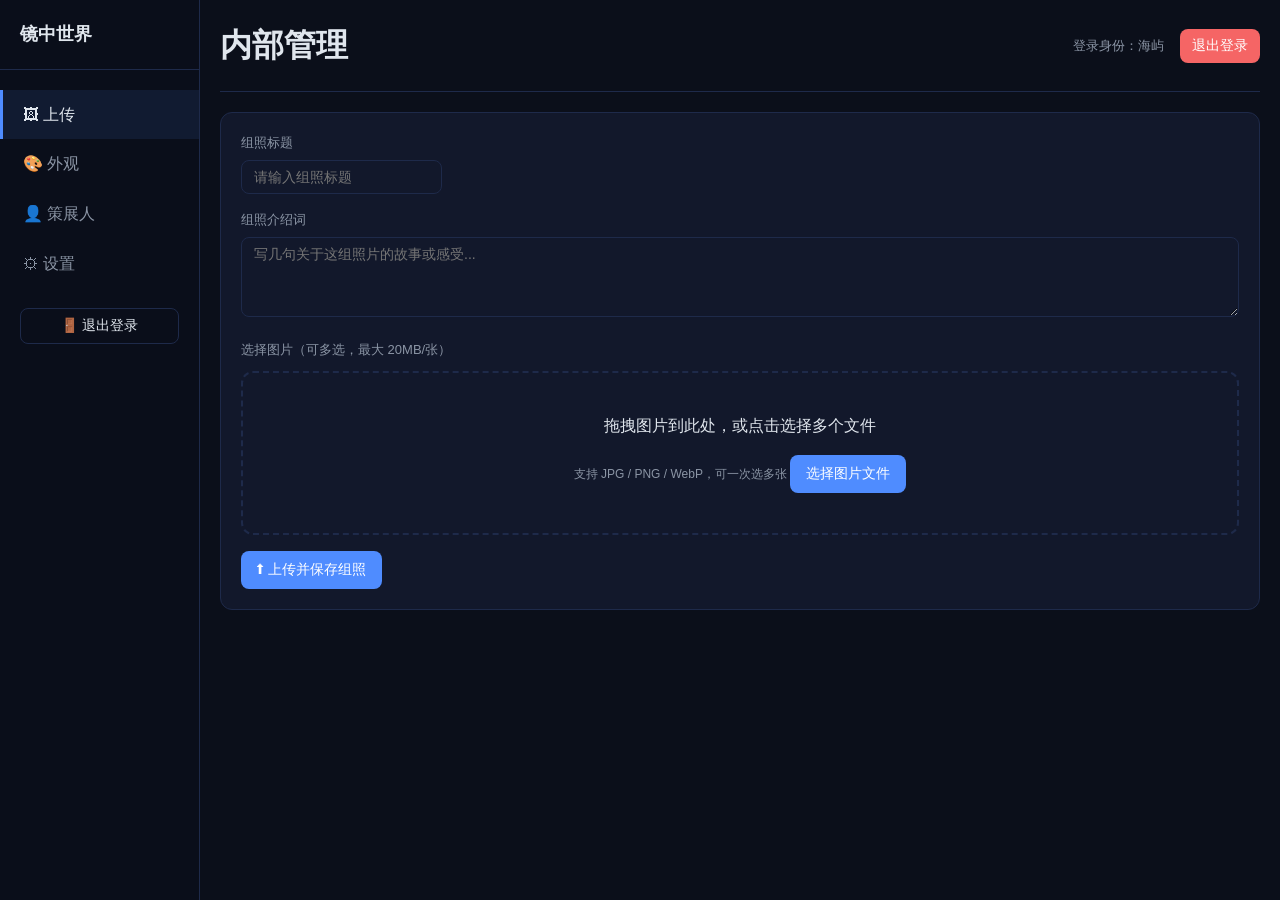
==== commit 3bc3ce66: "Update index.html" ====
--- a/index.html
+++ b/index.html
@@ -1,627 +1,532 @@
 <!DOCTYPE html>
 <html lang="zh-CN">
 <head>
-<meta charset="UTF-8" />
-<meta name="viewport" content="width=device-width, initial-scale=1.0"/>
-<title>镜中世界 · 线上画廊</title>
-<style>
-:root{
-  --bg:#0b0f1a;
-  --panel:#12182b;
-  --border:#1e2a4a;
-  --txt:#e0e6ed;
-  --sub:#8fa3bf;
-  --klein:#4fc3f7;
-  --btn:#1976d2;
-  --btn-hover:#1565c0;
-  --danger:#d32f2f;
-}
-html,body{
-  margin:0;padding:0;
-  background:var(--bg);
-  color:var(--txt);
-  font-family:-apple-system,BlinkMacSystemFont,"Segoe UI",Roboto,"Helvetica Neue",Arial,sans-serif;
-  height:100%;
-}
-#app{
-  display:flex;
-  height:100vh;
-  overflow:hidden;
-}
-/* Sidebar */
-aside{
-  width:220px;
-  background:var(--panel);
-  border-right:1px solid var(--border);
-  display:flex;
-  flex-direction:column;
-  padding:16px 0;
-}
-aside h1{
-  font-size:18px;
-  padding:0 16px 12px;
-  margin:0;
-  display:flex;
-  align-items:center;
-  gap:8px;
-}
-aside nav{
-  flex:1;
-  display:flex;
-  flex-direction:column;
-  gap:4px;
-  padding:0 8px;
-}
-aside nav a{
-  color:var(--sub);
-  text-decoration:none;
-  padding:10px 12px;
-  border-radius:8px;
-  font-size:14px;
-}
-aside nav a:hover,aside nav a.active{
-  background:rgba(79,195,247,.12);
-  color:var(--klein);
-}
-/* Main */
-main{
-  flex:1;
-  display:flex;
-  flex-direction:column;
-  overflow:hidden;
-}
-header{
-  height:56px;
-  display:flex;
-  align-items:center;
-  justify-content:space-between;
-  padding:0 24px;
-  border-bottom:1px solid var(--border);
-}
-header .tabs{
-  display:flex;
-  gap:24px;
-}
-header .tabs a{
-  color:var(--sub);
-  text-decoration:none;
-  font-size:14px;
-}
-header .tabs a.active{
-  color:var(--klein);
-  font-weight:600;
-}
-header .user{
-  display:flex;
-  align-items:center;
-  gap:12px;
-  font-size:13px;
-}
-header .user button{
-  background:transparent;
-  border:1px solid var(--border);
-  color:var(--txt);
-  padding:6px 12px;
-  border-radius:6px;
-  cursor:pointer;
-}
-header .user button.logout{
-  background:var(--danger);
-  border:none;
-  color:#fff;
-}
-
-/* Panel */
-.panel{
-  flex:1;
-  overflow-y:auto;
-  padding:24px;
-}
-.panel.hidden{display:none;}
-.section-title{
-  font-size:16px;
-  margin-bottom:12px;
-  display:flex;
-  align-items:center;
-  gap:8px;
-}
-/* Form */
-.form-group{
-  margin-bottom:16px;
-}
-.form-group label{
-  display:block;
-  margin-bottom:6px;
-  font-size:13px;
-  color:var(--sub);
-}
-.form-group input,
-.form-group textarea{
-  width:100%;
-  background:var(--panel);
-  border:1px solid var(--border);
-  color:var(--txt);
-  padding:10px 12px;
-  border-radius:8px;
-  font-size:14px;
-  box-sizing:border-box;
-}
-.form-group textarea{
-  min-height:80px;
-  resize:vertical;
-}
-/* Upload Zone */
-.drop-zone{
-  position:relative;
-  border:2px dashed var(--border);
-  border-radius:12px;
-  padding:40px;
-  text-align:center;
-  cursor:pointer;
-  margin-bottom:16px;
-}
-.drop-zone:hover{border-color:var(--klein);}
-.drop-zone input[type=file]{
-  position:absolute;top:0;left:0;width:100%;height:100%;
-  opacity:0;cursor:pointer;z-index:2;
-}
-.drop-zone .hint{
-  color:var(--sub);
-  font-size:13px;
-  margin-top:8px;
-}
-/* File List */
-.file-list{
-  margin-bottom:16px;
-}
-.file-item{
-  display:flex;
-  align-items:center;
-  justify-content:space-between;
-  background:var(--panel);
-  border:1px solid var(--border);
-  border-radius:8px;
-  padding:10px 12px;
-  margin-bottom:8px;
-}
-.file-item .name{display:flex;align-items:center;gap:8px;font-size:13px;}
-.file-item .remove{
-  color:var(--danger);
-  cursor:pointer;
-  font-size:16px;
-  line-height:1;
-}
-/* Buttons */
-.btn{
-  background:var(--btn);
-  color:#fff;
-  border:none;
-  padding:10px 18px;
-  border-radius:8px;
-  font-size:14px;
-  cursor:pointer;
-  display:inline-flex;
-  align-items:center;
-  gap:6px;
-}
-.btn:hover{background:var(--btn-hover);}
-.btn:disabled{opacity:.6;cursor:not-allowed;}
-/* Toast */
-.toast{
-  position:fixed;
-  bottom:24px;
-  left:50%;
-  transform:translateX(-50%);
-  background:rgba(0,0,0,.85);
-  color:#fff;
-  padding:10px 18px;
-  border-radius:8px;
-  font-size:13px;
-  z-index:9999;
-  opacity:0;
-  transition:opacity .25s;
-}
-.toast.show{opacity:1;}
-</style>
+  <meta charset="UTF-8" />
+  <title>镜中世界 · 后台管理</title>
+  <meta name="viewport" content="width=device-width, initial-scale=1.0"/>
+  <style>
+    :root {
+      --bg: #0b0f1a;
+      --card: #12182b;
+      --border: #1e2a4a;
+      --text: #e0e6ed;
+      --muted: #8b95a5;
+      --primary: #4f8cff;
+      --primary-hover: #3a78e6;
+      --danger: #f56565;
+      --success: #38b2ac;
+      --klein: #9f7aea;
+    }
+    * { box-sizing: border-box; margin: 0; padding: 0; }
+    body {
+      font-family: -apple-system, BlinkMacSystemFont, "Segoe UI", Roboto, sans-serif;
+      background: var(--bg);
+      color: var(--text);
+      line-height: 1.6;
+      min-height: 100vh;
+    }
+    a { color: var(--primary); text-decoration: none; }
+    button, input, textarea, select {
+      font-family: inherit; font-size: 14px;
+      background: var(--card); color: var(--text); border: 1px solid var(--border);
+      border-radius: 8px; padding: 8px 12px;
+    }
+    button { cursor: pointer; }
+    button.primary {
+      background: var(--primary); color: #fff; border: none;
+      padding: 10px 16px; border-radius: 8px;
+    }
+    button.primary:hover { background: var(--primary-hover); }
+    button.danger { background: var(--danger); color: #fff; border: none; }
+    button.secondary { background: transparent; border: 1px solid var(--border); }
+    
+    /* Layout */
+    .layout { display: flex; min-height: 100vh; }
+    .sidebar {
+      width: 200px; background: #0a0e1a; border-right: 1px solid var(--border);
+      padding: 20px 0;
+    }
+    .sidebar h2 {
+      padding: 0 20px 20px; font-size: 18px; border-bottom: 1px solid var(--border); margin-bottom: 20px;
+    }
+    .sidebar nav a {
+      display: block; padding: 12px 20px; color: var(--muted);
+      border-left: 3px solid transparent;
+    }
+    .sidebar nav a:hover, .sidebar nav a.active {
+      background: rgba(79,140,255,0.1); color: var(--text); border-left-color: var(--primary);
+    }
+    .main {
+      flex: 1; padding: 20px; overflow-y: auto;
+    }
+    header {
+      display: flex; justify-content: space-between; align-items: center;
+      padding-bottom: 20px; border-bottom: 1px solid var(--border); margin-bottom: 20px;
+    }
+    .tabs { display: flex; gap: 20px; margin-bottom: 20px; }
+    .tab { color: var(--muted); cursor: pointer; }
+    .tab.active { color: var(--text); border-bottom: 2px solid var(--primary); }
+    
+    /* Card & Form */
+    .card {
+      background: var(--card); border: 1px solid var(--border);
+      border-radius: 12px; padding: 20px; margin-bottom: 20px;
+    }
+    .form-group { margin-bottom: 16px; }
+    label { display: block; margin-bottom: 6px; font-size: 13px; color: var(--muted); }
+    textarea { width: 100%; min-height: 80px; resize: vertical; }
+    .drop-zone {
+      border: 2px dashed var(--border); border-radius: 12px; padding: 40px;
+      text-align: center; cursor: pointer; position: relative; margin-top: 10px;
+    }
+    .drop-zone:hover { border-color: var(--primary); }
+    .drop-zone input[type="file"] {
+      position: absolute; top: 0; left: 0; width: 100%; height: 100%;
+      opacity: 0; cursor: pointer; z-index: 2;
+    }
+    .drop-zone p { margin: 0; color: var(--muted); position: relative; z-index: 1; }
+    .drop-zone .btn { margin-top: 12px; position: relative; z-index: 1; }
+    
+    /* File List */
+    .file-list { margin-top: 16px; }
+    .file-item {
+      display: flex; justify-content: space-between; align-items: center;
+      background: rgba(30,42,74,0.5); padding: 8px 12px; border-radius: 8px; margin-bottom: 8px;
+      font-size: 13px;
+    }
+    .file-item .remove { color: var(--danger); cursor: pointer; }
+    
+    /* Toast */
+    .toast {
+      position: fixed; bottom: 20px; right: 20px; background: var(--card);
+      border: 1px solid var(--border); padding: 10px 16px; border-radius: 8px;
+      box-shadow: 0 4px 12px rgba(0,0,0,0.3); z-index: 9999;
+    }
+  </style>
 </head>
 <body>
-<div id="app">
-  <aside>
-    <h1>🌀 镜中世界</h1>
-    <nav id="nav"></nav>
-    <div style="padding:16px;">
-      <button class="btn logout" onclick="logout()">🚪 退出登录</button>
-    </div>
-  </aside>
-
-  <main>
-    <header>
-      <div class="tabs" id="tabs"></div>
-      <div class="user">
-        <span>登录身份：<b id="loginName">海屿</b></span>
-        <button class="logout" onclick="logout()">退出登录</button>
+  <div class="layout">
+    <!-- Sidebar -->
+    <aside class="sidebar">
+      <h2>镜中世界</h2>
+      <nav>
+        <a href="#" class="active" data-tab="upload">🖼 上传</a>
+        <a href="#" data-tab="appearance">🎨 外观</a>
+        <a href="#" data-tab="curator">👤 策展人</a>
+        <a href="#" data-tab="settings">⚙ 设置</a>
+      </nav>
+      <div style="margin-top: auto; padding: 20px;">
+        <button class="secondary" onclick="logout()" style="width: 100%;">🚪 退出登录</button>
       </div>
-    </header>
-
-    <!-- 后台面板 -->
-    <section id="adminPanel" class="panel hidden">
-      <div class="section-title">⚙ 内部管理</div>
-      <nav id="adminNav"></nav>
-    </section>
-
-    <!-- 上传面板 -->
-    <section id="uploadPanel" class="panel hidden">
-      <div class="section-title">🖼 上传组照</div>
-      <div class="form-group">
-        <label>组照标题</label>
-        <input id="groupTitle" placeholder="请输入组照标题（必填）" />
-      </div>
-      <div class="form-group">
-        <label>组照介绍词</label>
-        <textarea id="groupDesc" placeholder="写几句关于这组照片的故事或感受..."></textarea>
-      </div>
-
-      <div class="form-group">
-        <label>选择图片（可多选，最大 20MB/张）</label>
-        <div id="dropZone" class="drop-zone">
-          <div style="pointer-events:none;">
-            <div style="font-size:32px;">📁</div>
-            <div>拖拽图片到此处，或点击选择多个文件</div>
-            <div class="hint">支持 JPG / PNG / WebP，可一次选多张</div>
+    </aside>
+
+    <!-- Main Content -->
+    <main class="main">
+      <header>
+        <h1 id="pageTitle">内部管理</h1>
+        <div>
+          <span style="font-size:13px; color:var(--muted); margin-right:12px;">登录身份：海屿</span>
+          <button class="danger" onclick="logout()">退出登录</button>
+        </div>
+      </header>
+
+      <!-- Tabs Content -->
+      <div id="contentArea">
+        <!-- Upload Tab -->
+        <div id="tab-upload" class="tab-content active">
+          <div class="card">
+            <div class="form-group">
+              <label>组照标题</label>
+              <input type="text" id="groupTitle" placeholder="请输入组照标题" />
+            </div>
+            <div class="form-group">
+              <label>组照介绍词</label>
+              <textarea id="groupDesc" placeholder="写几句关于这组照片的故事或感受..."></textarea>
+            </div>
+            <div class="form-group">
+              <label>选择图片（可多选，最大 20MB/张）</label>
+              <div class="drop-zone" id="uploadDrop">
+                <input type="file" id="uploadImg" accept="image/*" multiple />
+                拖拽图片到此处，或点击选择多个文件
+                <p style="font-size:12px; margin-top:4px;">支持 JPG / PNG / WebP，可一次选多张
+                <button class="primary btn">选择图片文件</button>
+              </div>
+              <div class="file-list" id="fileList"></div>
+            </div>
+            <button class="primary" id="submitBtn" onclick="doUpload()" disabled>⬆ 上传并保存组照</button>
           </div>
-          <input type="file" id="uploadImg" accept="image/*" multiple />
-          <button class="btn" style="margin-top:12px;" onclick="document.getElementById('uploadImg').click()">选择图片文件</button>
+        </div>
+
+        <!-- Appearance Tab -->
+        <div id="tab-appearance" class="tab-content" style="display:none;">
+          <div class="card">
+            <h3>背景与字体</h3>
+            <div class="form-group">
+              <label>背景颜色/图片</label>
+              <input type="text" id="bgInput" placeholder="输入颜色或图片URL" />
+            </div>
+            <div class="form-group">
+              <label>背景板颜色</label>
+              <input type="color" id="boardColor" value="#0b0f1a" />
+            </div>
+            <div class="form-group">
+              <label>标题字体</label>
+              <select id="titleFont"></select>
+            </div>
+            <div class="form-group">
+              <label>正文字体</label>
+              <select id="bodyFont"></select>
+            </div>
+            <div class="form-group">
+              <label>策展人字体</label>
+              <select id="curatorFont"></select>
+            </div>
+            <div class="form-group">
+              <label>自定义字体 (上传)</label>
+              <div class="drop-zone" id="fontDrop">
+                <input type="file" id="fontFile" accept=".woff,.woff2,.ttf" />
+                <input type="text" id="fontName" placeholder="字体名称" style="margin-top:8px;" />
+                <button class="primary btn" style="margin-top:8px;" onclick="uploadFont()">上传字体</button>
+              </div>
+            </div>
+            <button class="primary" onclick="saveTheme()">💾 保存外观</button>
+            <button class="secondary" onclick="exportTheme()">📤 导出外观</button>
+          </div>
+        </div>
+
+        <!-- Curator Tab -->
+        <div id="tab-curator" class="tab-content" style="display:none;">
+          <div class="card">
+            <h3>策展人管理</h3>
+            <div class="form-group">
+              <label>选择策展人</label>
+              <select id="curatorSelect"></select>
+            </div>
+            <button class="primary" onclick="openCuratorEdit()">✏️ 编辑名字</button>
+            <button class="primary" onclick="addCurator()">➕ 新增策展人</button>
+          </div>
+        </div>
+
+        <!-- Settings Tab -->
+        <div id="tab-settings" class="tab-content" style="display:none;">
+          <div class="card">
+            <h3>数据管理</h3>
+            <button class="primary" onclick="exportData()">📤 导出数据 (data.json)</button>
+            <button class="secondary" onclick="importData()">📥 导入数据</button>
+            <p style="font-size:12px; color:var(--muted); margin-top:8px;">
+              注意：GitHub Pages 为静态托管，数据默认存于浏览器 localStorage。
+              如需永久保存，请务必导出 data.json 并覆盖回仓库。
+            
+          </div>
         </div>
       </div>
-
-      <div id="fileList" class="file-list"></div>
-
-      <button class="btn" id="submitUpload" onclick="doUpload()" disabled>⬆️ 上传并保存组照</button>
-    </section>
-
-    <!-- 外观面板 -->
-    <section id="appearancePanel" class="panel hidden">
-      <div class="section-title">🎨 外观设置</div>
-      <div class="form-group">
-        <label>背景颜色/图片</label>
-        <input id="boardBg" type="color" value="#0b0f1a" />
-      </div>
-      <div class="form-group">
-        <label>背景板颜色</label>
-        <input id="boardColor" type="color" value="#12182b" />
-      </div>
-      <div class="form-group">
-        <label>标题字体</label>
-        <select id="titleFont"></select>
-      </div>
-      <div class="form-group">
-        <label>正文字体</label>
-        <select id="bodyFont"></select>
-      </div>
-      <div class="form-group">
-        <label>策展人字体</label>
-        <select id="curatorFont"></select>
-      </div>
-      <div class="form-group">
-        <label>自定义字体（上传 woff2/ttf）</label>
-        <div id="customFontDrop" class="drop-zone" style="padding:24px;">
-          <div style="pointer-events:none;">
-            <div style="font-size:28px;">📁</div>
-            <div>拖拽字体文件到此处，或点击选择</div>
-          </div>
-          <input type="file" id="uploadFont" accept=".woff2,.woff,.ttf,.otf" />
-          <button class="btn" style="margin-top:12px;" onclick="document.getElementById('uploadFont').click()">选择字体文件</button>
-        </div>
-        <div id="fontList" style="margin-top:8px;font-size:12px;color:var(--sub);"></div>
-      </div>
-      <button class="btn" onclick="exportTheme()">⬇️ 导出外观 (theme.json)</button>
-      <button class="btn" onclick="importTheme()">⬆️ 导入外观</button>
-    </section>
-
-    <!-- 策展人面板 -->
-    <section id="curatorPanel" class="panel hidden">
-      <div class="section-title">👤 策展人管理</div>
-      <div class="form-group">
-        <label>当前策展人</label>
-        <select id="curatorSelect"></select>
-      </div>
-      <button class="btn" onclick="openCuratorEdit()">✏️ 编辑</button>
-      <button class="btn" onclick="addCurator()">➕ 新增</button>
-    </section>
-
-    <!-- 设置面板 -->
-    <section id="settingPanel" class="panel hidden">
-      <div class="section-title">⚙ 系统设置</div>
-      <div class="form-group">
-        <label>数据备份</label>
-        <button class="btn" onclick="exportData()">⬇️ 导出数据 (data.json)</button>
-        <button class="btn" onclick="importData()">⬆️ 导入数据</button>
-      </div>
-    </section>
-  </main>
-</div>
-
-<script>
-/* ====== 状态 ====== */
-let currentAdminTab = 'upload';
-let data = { groups:[], curators:[], theme:{ customFonts:[] } };
-let loginUser = '海屿';
-
-/* ====== Toast ====== */
-function toast(msg){
-  const t = document.createElement('div');
-  t.className='toast show';
-  t.innerText=msg;
-  document.body.appendChild(t);
-  setTimeout(()=>{ t.remove(); },2200);
-}
-
-/* ====== Nav ====== */
-function renderNav(){
-  const nav = document.getElementById('nav');
-  nav.innerHTML = `
-    <a href="#" onclick="switchAdmin('upload')" class="${currentAdminTab=='upload'?'active':''}">📤 上传</a>
-    <a href="#" onclick="switchAdmin('appearance')" class="${currentAdminTab=='appearance'?'active':''}">🎨 外观</a>
-    <a href="#" onclick="switchAdmin('curator')" class="${currentAdminTab=='curator'?'active':''}">👤 策展人</a>
-    <a href="#" onclick="switchAdmin('setting')" class="${currentAdminTab=='setting'?'active':''}">⚙ 设置</a>
-  `;
-  document.getElementById('adminPanel').classList.remove('hidden');
-  switchAdmin(currentAdminTab);
-}
-
-function switchAdmin(tab){
-  currentAdminTab=tab;
-  ['uploadPanel','appearancePanel','curatorPanel','settingPanel'].forEach(p=>document.getElementById(p).classList.add('hidden'));
-  document.getElementById(tab+'Panel').classList.remove('hidden');
-  renderNav();
-  if(tab==='upload') renderUpload();
-  if(tab==='appearance') renderAppearance();
-  if(tab==='curator') renderCurator();
-}
-
-/* ====== Upload ====== */
-let uploadFiles = [];
-function bindUploadZone(){
-  const zone = document.getElementById('dropZone');
-  const input = document.getElementById('uploadImg');
-  if(!zone || !input) return;
-  zone.addEventListener('click', e => {
-    if(e.target !== input) input.click();
-  });
-  zone.addEventListener('dragover', e => { e.preventDefault(); zone.style.borderColor='var(--klein)'; });
-  zone.addEventListener('dragleave', e => { zone.style.borderColor='var(--border)'; });
-  zone.addEventListener('drop', e => {
-    e.preventDefault(); zone.style.borderColor='var(--border)';
-    handleFiles(input, e.dataTransfer.files);
-  });
-  input.addEventListener('change', () => handleFiles(input, input.files));
-}
-function handleFiles(inputEl, files){
-  uploadFiles = Array.from(files).filter(f => f.type.startsWith('image/'));
-  renderFileList();
-  checkSubmit();
-}
-function renderFileList(){
-  const ul = document.getElementById('fileList');
-  ul.innerHTML = '';
-  uploadFiles.forEach((f,i)=>{
-    const li = document.createElement('div');
-    li.className='file-item';
-    li.innerHTML = `<div class="name">🖼 ${f.name} (${Math.round(f.size/1024)}KB)</div><div class="remove" onclick="removeFile(${i})">×</div>`;
-    ul.appendChild(li);
-  });
-}
-function removeFile(i){
-  uploadFiles.splice(i,1);
-  renderFileList();
-  checkSubmit();
-}
-function checkSubmit(){
-  const ok = uploadFiles.length>0 && document.getElementById('groupTitle').value.trim().length>0;
-  document.getElementById('submitUpload').disabled = !ok;
-}
-function doUpload(){
-  const title = document.getElementById('groupTitle').value.trim();
-  const desc = document.getElementById('groupDesc').value.trim();
-  if(!title || uploadFiles.length===0){
-    toast('请填写标题并选择至少一张图片');
-    return;
-  }
-  const id = 'g_'+Date.now();
-  data.groups.push({
-    id,
-    title,
-    desc,
-    imgs: uploadFiles.map(f => ({ name:f.name, size:f.size, url:URL.createObjectURL(f) })),
-    curator:loginUser
-  });
-  toast(`✅ 上传成功：${uploadFiles.length} 张图片`);
-  uploadFiles=[];
-  renderFileList();
-  document.getElementById('groupTitle').value='';
-  document.getElementById('groupDesc').value='';
-  checkSubmit();
-  saveData();
-}
-
-/* ====== Appearance ====== */
-function renderAppearance(){
-  ['titleFont','bodyFont','curatorFont'].forEach(id=>{
-    const s = document.getElementById(id);
-    s.innerHTML='';
-    ['默认','站酷快乐体','思源黑体','自定义'].forEach(font=>{
-      const o = document.createElement('option');
-      o.value=font;
-      o.innerText=font;
-      s.appendChild(o);
+    </main>
+  </div>
+
+  <script>
+    // --- State & Data ---
+    let loginUser = '海屿';
+    let data = {
+      groups: [],
+      curators: [{ id: 'default', name: '海屿' }],
+      theme: {
+        customFonts: []
+      }
+    };
+
+    // --- DOM Elements ---
+    const tabs = document.querySelectorAll('.sidebar nav a');
+    const contents = document.querySelectorAll('.tab-content');
+    const submitBtn = document.getElementById('submitBtn');
+    const fileInput = document.getElementById('uploadImg');
+    const fileListEl = document.getElementById('fileList');
+    let selectedFiles = [];
+
+    // --- Tab Switching ---
+    tabs.forEach(tab => {
+      tab.addEventListener('click', (e) => {
+        e.preventDefault();
+        tabs.forEach(t => t.classList.remove('active'));
+        contents.forEach(c => c.style.display = 'none');
+        
+        tab.classList.add('active');
+        const targetId = 'tab-' + tab.dataset.tab;
+        document.getElementById(targetId).style.display = 'block';
+        document.getElementById('pageTitle').innerText = tab.innerText;
+        
+        if (tab.dataset.tab === 'appearance') renderAppearance();
+        if (tab.dataset.tab === 'curator') renderCurator();
+      });
     });
-  });
-  renderCustomFonts();
-}
-function renderCustomFonts(){
-  const list = document.getElementById('fontList');
-  list.innerHTML = data.theme.customFonts.map(f=>`<div>${f.name}</div>`).join('');
-}
-function bindFontZone(){
-  const zone = document.getElementById('customFontDrop');
-  const input = document.getElementById('uploadFont');
-  if(!zone || !input) return;
-  zone.addEventListener('click', e => {
-    if(e.target !== input) input.click();
-  });
-  zone.addEventListener('dragover', e => { e.preventDefault(); zone.style.borderColor='var(--klein)'; });
-  zone.addEventListener('dragleave', e => { zone.style.borderColor='var(--border)'; });
-  zone.addEventListener('drop', e => {
-    e.preventDefault(); zone.style.borderColor='var(--border)';
-    handleFonts(input, e.dataTransfer.files);
-  });
-  input.addEventListener('change', () => handleFonts(input, input.files));
-}
-function handleFonts(inputEl, files){
-  Array.from(files).forEach(f=>{
-    const reader = new FileReader();
-    reader.onload = e => {
-      data.theme.customFonts.push({ name:f.name, data:e.target.result });
-      renderCustomFonts();
-      toast(`✅ 字体 ${f.name} 已添加（当前会话有效，记得导出 theme.json）`);
-      applyCustomFonts();
-    };
-    reader.readAsDataURL(f);
-  });
-}
-function applyCustomFonts(){
-  const style = document.getElementById('customFontStyle') || document.createElement('style');
-  style.id='customFontStyle';
-  style.innerHTML = data.theme.customFonts.map((f,i)=>`
-    @font-face{ font-family:'custom${i}'; src:url('${f.data}'); }
-  `).join('');
-  document.head.appendChild(style);
-}
-function exportTheme(){
-  const blob = new Blob([JSON.stringify(data.theme,null,2)],{type:'application/json'});
-  const a = document.createElement('a');
-  a.href=URL.createObjectURL(blob);
-  a.download='theme.json';
-  a.click();
-  toast('✅ 外观已导出');
-}
-function importTheme(){
-  const input = document.createElement('input');
-  input.type='file';
-  input.accept='.json';
-  input.onchange = e => {
-    const file = e.target.files[0];
-    const reader = new FileReader();
-    reader.onload = ev => {
+
+    // --- Upload Logic ---
+    function bindUploadZone() {
+      const dropZone = document.getElementById('uploadDrop');
+      const input = fileInput;
+      
+      dropZone.addEventListener('click', (e) => {
+        if (e.target !== input) input.click();
+      });
+      
+      input.addEventListener('change', () => handleFiles(input.files));
+      
+      dropZone.addEventListener('dragover', (e) => {
+        e.preventDefault();
+        dropZone.style.borderColor = '#4f8cff';
+      });
+      
+      dropZone.addEventListener('dragleave', () => {
+        dropZone.style.borderColor = '';
+      });
+      
+      dropZone.addEventListener('drop', (e) => {
+        e.preventDefault();
+        dropZone.style.borderColor = '';
+        handleFiles(e.dataTransfer.files);
+      });
+    }
+
+    function handleFiles(files) {
+      selectedFiles = Array.from(files);
+      renderFileList();
+      checkSubmit();
+    }
+
+    function renderFileList() {
+      fileListEl.innerHTML = '';
+      selectedFiles.forEach((file, index) => {
+        const item = document.createElement('div');
+        item.className = 'file-item';
+        item.innerHTML = `
+          <span>${file.name} (${Math.round(file.size/1024)}KB)</span>
+          <span class="remove" onclick="removeFile(${index})">✕</span>
+        `;
+        fileListEl.appendChild(item);
+      });
+    }
+
+    function removeFile(index) {
+      selectedFiles.splice(index, 1);
+      renderFileList();
+      checkSubmit();
+    }
+
+    function checkSubmit() {
+      const title = document.getElementById('groupTitle').value.trim();
+      submitBtn.disabled = !(title && selectedFiles.length > 0);
+    }
+
+    document.getElementById('groupTitle').addEventListener('input', checkSubmit);
+
+    function doUpload() {
+      const title = document.getElementById('groupTitle').value.trim();
+      const desc = document.getElementById('groupDesc').value.trim();
+      
+      if (!title || selectedFiles.length === 0) {
+        alert('请填写标题并选择至少一张图片');
+        return;
+      }
+
+      const group = {
+        id: 'g_' + Date.now(),
+        title,
+        desc,
+        images: [],
+        curator: loginUser
+      };
+
+      // Simulate upload (in real scenario, would be to server)
+      selectedFiles.forEach(file => {
+        const reader = new FileReader();
+        reader.onload = (e) => {
+          group.images.push({
+            url: e.target.result,
+            name: file.name,
+            size: file.size
+          });
+          // Check if all images processed
+          if (group.images.length === selectedFiles.length) {
+            data.groups.push(group);
+            saveData();
+            alert(`✅ 上传成功：${selectedFiles.length} 张图片`);
+            // Reset form
+            document.getElementById('groupTitle').value = '';
+            document.getElementById('groupDesc').value = '';
+            selectedFiles = [];
+            renderFileList();
+            checkSubmit();
+          }
+        };
+        reader.readAsDataURL(file);
+      });
+    }
+
+    // --- Appearance ---
+    function renderAppearance() {
+      // Populate fonts
+      const fonts = ['Arial', 'Georgia', 'Courier New', 'Times New Roman', 'Microsoft YaHei'];
+      populateSelect('titleFont', fonts);
+      populateSelect('bodyFont', fonts);
+      populateSelect('curatorFont', fonts);
+      
+      // Load custom fonts
+      if (data.theme.customFonts) {
+        data.theme.customFonts.forEach(font => {
+          // In real app, would load via CSS
+          console.log('Loaded font:', font.name);
+        });
+      }
+    }
+
+    function populateSelect(id, options) {
+      const select = document.getElementById(id);
+      select.innerHTML = options.map(opt => `<option value="${opt}">${opt}</option>`).join('');
+    }
+
+    function uploadFont() {
+      const file = document.getElementById('fontFile').files[0];
+      const name = document.getElementById('fontName').value.trim();
+      if (!file || !name) {
+        alert('请选择字体文件并输入名称');
+        return;
+      }
+      // Simulate upload
+      data.theme.customFonts.push({ name, file: file.name });
+      saveData();
+      alert(`✅ 字体 "${name}" 上传成功`);
+      renderAppearance();
+    }
+
+    function saveTheme() {
+      const bg = document.getElementById('bgInput').value;
+      const boardColor = document.getElementById('boardColor').value;
+      // In real app, would save these to data.theme
+      alert('✅ 外观设置已保存（存于 localStorage）');
+    }
+
+    function exportTheme() {
+      const blob = new Blob([JSON.stringify(data.theme, null, 2)], { type: 'application/json' });
+      const url = URL.createObjectURL(blob);
+      const a = document.createElement('a');
+      a.href = url;
+      a.download = 'theme.json';
+      a.click();
+      URL.revokeObjectURL(url);
+    }
+
+    // --- Curator ---
+    function renderCurator() {
+      const select = document.getElementById('curatorSelect');
+      select.innerHTML = data.curators.map(c => `<option value="${c.id}">${c.name}</option>`).join('');
+    }
+
+    function openCuratorEdit() {
+      const id = document.getElementById('curatorSelect').value;
+      const curator = data.curators.find(c => c.id === id);
+      if (!curator) return;
+      const name = prompt('编辑策展人名字', curator.name);
+      if (name) {
+        curator.name = name;
+        saveData();
+        renderCurator();
+        alert('✅ 已保存');
+      }
+    }
+
+    function addCurator() {
+      const name = prompt('新增策展人名字');
+      if (name) {
+        data.curators.push({ id: 'c_' + Date.now(), name });
+        saveData();
+        renderCurator();
+        alert('✅ 已添加');
+      }
+    }
+
+    // --- Settings ---
+    function exportData() {
+      const blob = new Blob([JSON.stringify(data, null, 2)], { type: 'application/json' });
+      const url = URL.createObjectURL(blob);
+      const a = document.createElement('a');
+      a.href = url;
+      a.download = 'data.json';
+      a.click();
+      URL.revokeObjectURL(url);
+    }
+
+    function importData() {
+      const input = document.createElement('input');
+      input.type = 'file';
+      input.accept = '.json';
+      input.onchange = (e) => {
+        const file = e.target.files[0];
+        const reader = new FileReader();
+        reader.onload = (ev) => {
+          try {
+            data = JSON.parse(ev.target.result);
+            saveData();
+            alert('✅ 数据导入成功');
+            // Refresh current tab
+            const activeTab = document.querySelector('.sidebar nav a.active');
+            if (activeTab.dataset.tab === 'upload') renderUpload();
+            if (activeTab.dataset.tab === 'appearance') renderAppearance();
+            if (activeTab.dataset.tab === 'curator') renderCurator();
+          } catch (err) {
+            alert('❌ 导入失败：文件格式错误');
+          }
+        };
+        reader.readAsText(file);
+      };
+      input.click();
+    }
+
+    // --- Save/Load Data ---
+    function saveData() {
       try {
-        data.theme = JSON.parse(ev.target.result);
-        renderAppearance();
-        applyCustomFonts();
-        toast('✅ 外观导入成功');
-      } catch(e){ toast('❌ 导入失败'); }
-    };
-    reader.readAsText(file);
-  };
-  input.click();
-}
-
-/* ====== Curator ====== */
-function renderCurator(){
-  const sel = document.getElementById('curatorSelect');
-  sel.innerHTML='';
-  data.curators.forEach(c=>{
-    const o = document.createElement('option');
-    o.value=c.id;
-    o.innerText=c.name;
-    sel.appendChild(o);
-  });
-}
-function openCuratorEdit(){
-  const id = document.getElementById('curatorSelect').value;
-  const c = data.curators.find(x=>x.id===id);
-  const name = prompt('策展人名字',c?.name||'');
-  if(name){
-    if(!c) data.curators.push({id:'c_'+Date.now(),name});
-    else c.name=name;
-    renderCurator();
-    saveData();
-    toast('✅ 已保存');
-  }
-}
-function addCurator(){
-  const name = prompt('新策展人名字');
-  if(name){
-    data.curators.push({id:'c_'+Date.now(),name});
-    renderCurator();
-    saveData();
-    toast('✅ 已添加');
-  }
-}
-
-/* ====== Setting ====== */
-function exportData(){
-  const blob = new Blob([JSON.stringify(data,null,2)],{type:'application/json'});
-  const a = document.createElement('a');
-  a.href=URL.createObjectURL(blob);
-  a.download='data.json';
-  a.click();
-  toast('✅ 数据已导出');
-}
-function importData(){
-  const input = document.createElement('input');
-  input.type='file';
-  input.accept='.json';
-  input.onchange = e => {
-    const file = e.target.files[0];
-    const reader = new FileReader();
-    reader.onload = ev => {
-      try {
-        data = JSON.parse(ev.target.result);
-        renderUpload();
-        renderAppearance();
-        renderCurator();
-        toast('✅ 数据导入成功');
-      } catch(e){ toast('❌ 导入失败'); }
-    };
-    reader.readAsText(file);
-  };
-  input.click();
-}
-
-/* ====== Save / Load ====== */
-function saveData(){
-  try {
-    localStorage.setItem('mirror_world_data', JSON.stringify(data));
-    // 提示用户导出持久化
-    console.log('数据已存 localStorage，请记得在“设置”中导出 data.json 覆盖 GitHub 以保持永久生效。');
-  } catch(e){
-    toast('❌ 存储失败（可能超限）');
-  }
-}
-function loadData(){
-  const d = localStorage.getItem('mirror_world_data');
-  if(d) data = JSON.parse(d);
-  if(!data.groups) data.groups=[];
-  if(!data.curators) data.curators=[{id:'default',name:loginUser}];
-  if(!data.theme) data.theme={ customFonts:[] };
-}
-
-/* ====== Init ====== */
-function init(){
-  loadData();
-  renderNav();
-  bindUploadZone();
-  bindFontZone();
-  document.getElementById('groupTitle').addEventListener('input',checkSubmit);
-  document.getElementById('loginName').innerText=loginUser;
-  toast('🎉 镜中世界后台已就绪');
-}
-
-function logout(){
-  if(confirm('确定退出？')) location.href='.';
-}
-
-init();
-</script>
+        localStorage.setItem('mirror_world_data', JSON.stringify(data));
+        console.log('数据已保存到 localStorage');
+      } catch (e) {
+        alert('❌ 存储失败：localStorage 已满');
+      }
+    }
+
+    function loadData() {
+      const stored = localStorage.getItem('mirror_world_data');
+      if (stored) {
+        try {
+          data = JSON.parse(stored);
+        } catch (e) {
+          console.error('加载数据失败', e);
+        }
+      }
+      // Ensure defaults
+      if (!data.groups) data.groups = [];
+      if (!data.curators) data.curators = [{ id: 'default', name: loginUser }];
+      if (!data.theme) data.theme = { customFonts: [] };
+    }
+
+    function logout() {
+      if (confirm('确定要退出登录吗？')) {
+        window.location.href = '/';
+      }
+    }
+
+    // --- Init ---
+    function init() {
+      loadData();
+      bindUploadZone();
+      
+      // Auto-check submit button state
+      document.getElementById('groupTitle').addEventListener('input', checkSubmit);
+      
+      // Initial check for submit button
+      checkSubmit();
+      
+      console.log('✅ 后台管理系统初始化完成');
+    }
+
+    // Run on load
+    document.addEventListener('DOMContentLoaded', init);
+  </script>
 </body>
 </html>
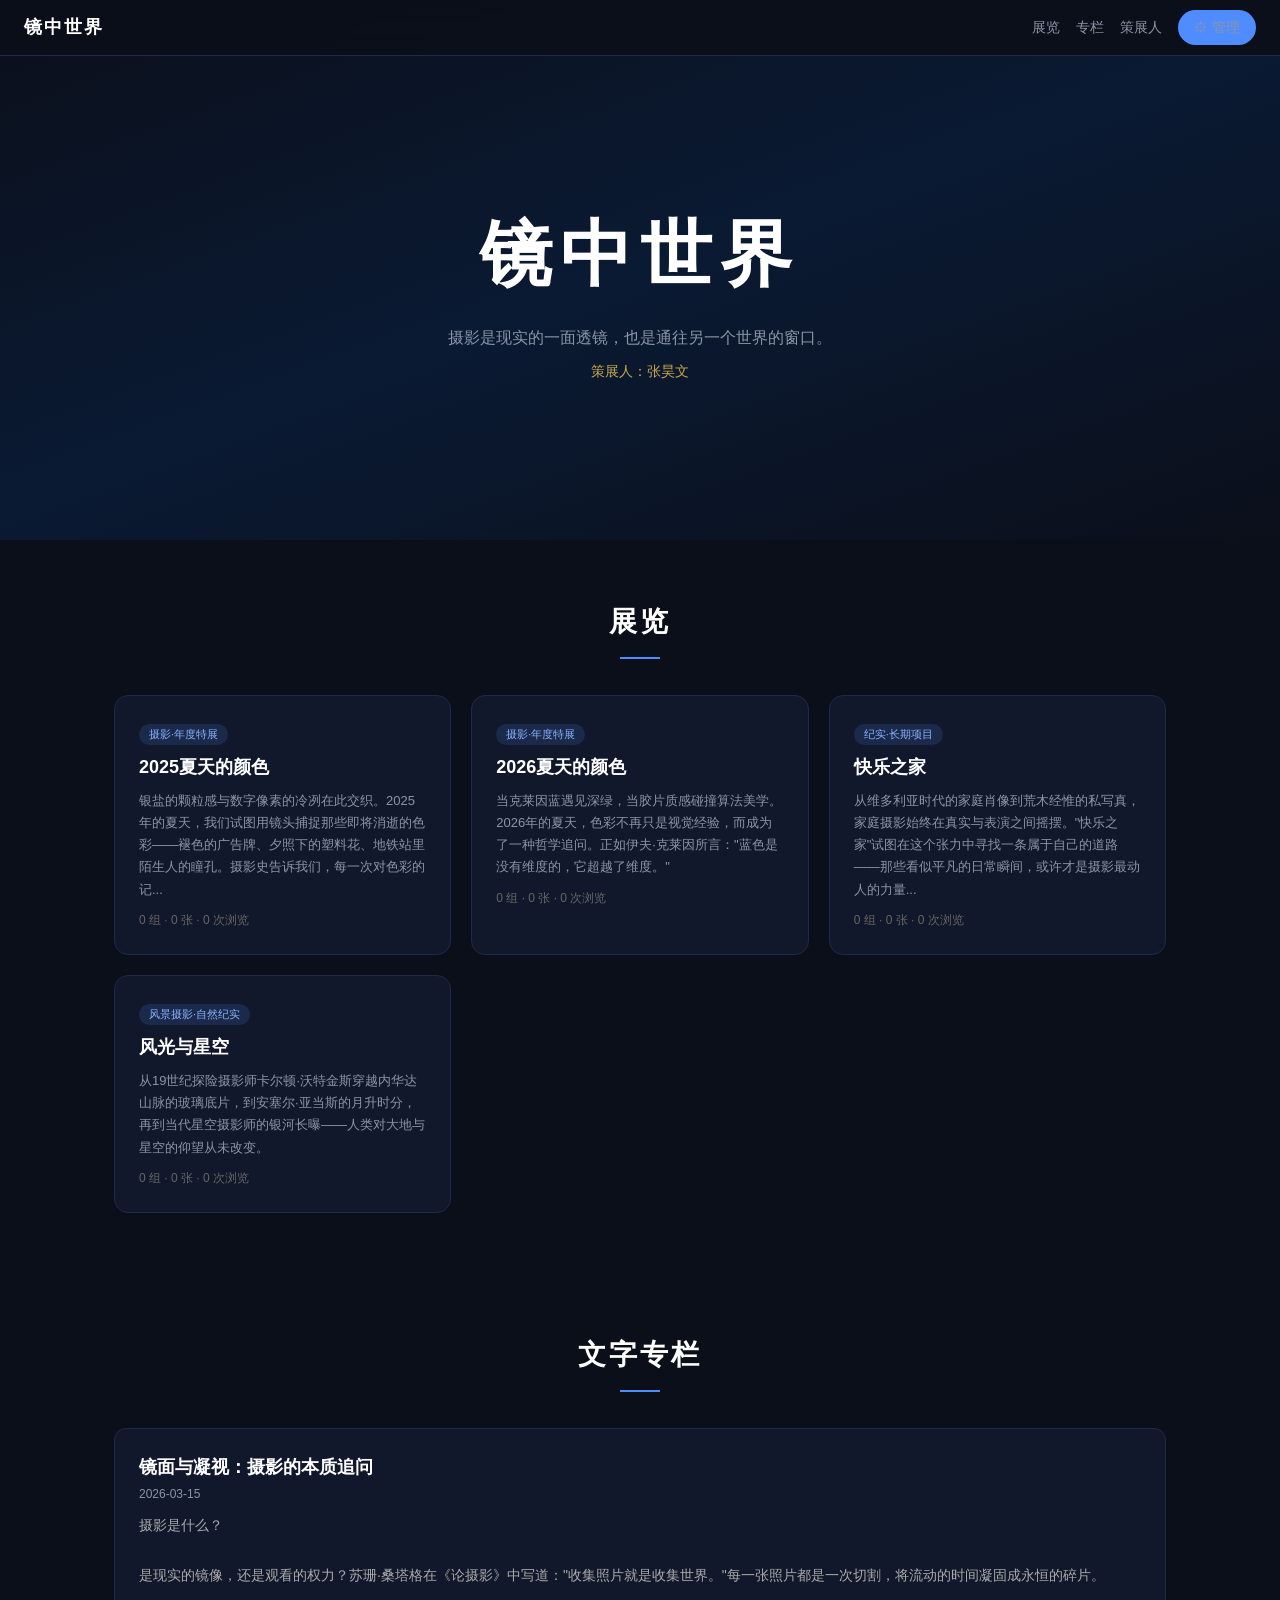
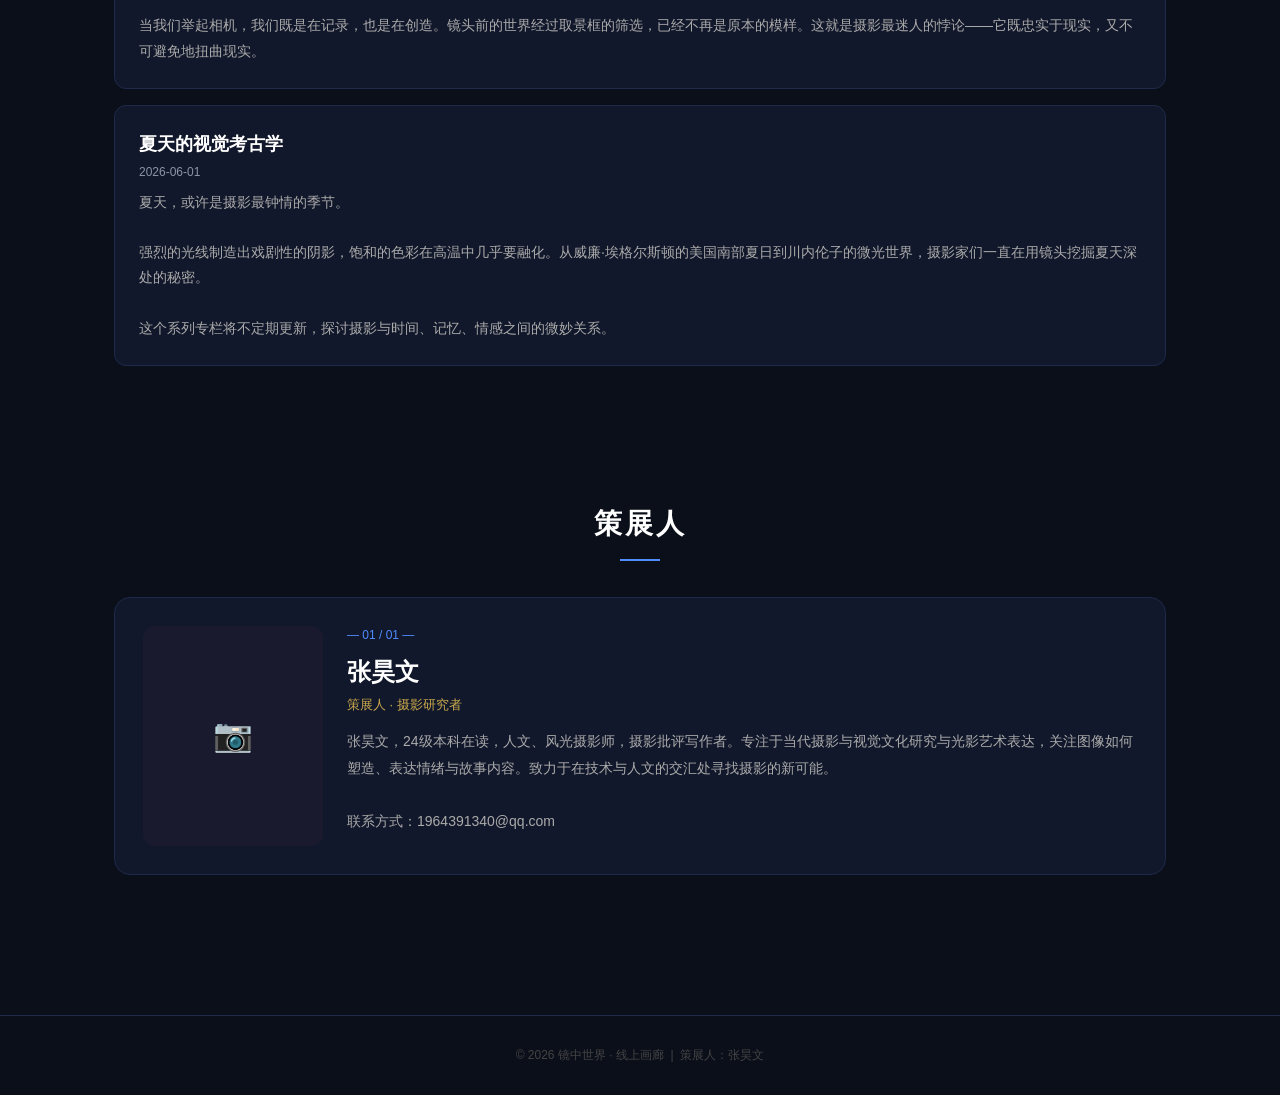
==== commit e237b9ac: "Add files via upload" ====
--- a/index.html
+++ b/index.html
@@ -1,532 +1,916 @@
 <!DOCTYPE html>
 <html lang="zh-CN">
 <head>
-  <meta charset="UTF-8" />
-  <title>镜中世界 · 后台管理</title>
-  <meta name="viewport" content="width=device-width, initial-scale=1.0"/>
-  <style>
-    :root {
-      --bg: #0b0f1a;
-      --card: #12182b;
-      --border: #1e2a4a;
-      --text: #e0e6ed;
-      --muted: #8b95a5;
-      --primary: #4f8cff;
-      --primary-hover: #3a78e6;
-      --danger: #f56565;
-      --success: #38b2ac;
-      --klein: #9f7aea;
-    }
-    * { box-sizing: border-box; margin: 0; padding: 0; }
-    body {
-      font-family: -apple-system, BlinkMacSystemFont, "Segoe UI", Roboto, sans-serif;
-      background: var(--bg);
-      color: var(--text);
-      line-height: 1.6;
-      min-height: 100vh;
-    }
-    a { color: var(--primary); text-decoration: none; }
-    button, input, textarea, select {
-      font-family: inherit; font-size: 14px;
-      background: var(--card); color: var(--text); border: 1px solid var(--border);
-      border-radius: 8px; padding: 8px 12px;
-    }
-    button { cursor: pointer; }
-    button.primary {
-      background: var(--primary); color: #fff; border: none;
-      padding: 10px 16px; border-radius: 8px;
-    }
-    button.primary:hover { background: var(--primary-hover); }
-    button.danger { background: var(--danger); color: #fff; border: none; }
-    button.secondary { background: transparent; border: 1px solid var(--border); }
-    
-    /* Layout */
-    .layout { display: flex; min-height: 100vh; }
-    .sidebar {
-      width: 200px; background: #0a0e1a; border-right: 1px solid var(--border);
-      padding: 20px 0;
-    }
-    .sidebar h2 {
-      padding: 0 20px 20px; font-size: 18px; border-bottom: 1px solid var(--border); margin-bottom: 20px;
-    }
-    .sidebar nav a {
-      display: block; padding: 12px 20px; color: var(--muted);
-      border-left: 3px solid transparent;
-    }
-    .sidebar nav a:hover, .sidebar nav a.active {
-      background: rgba(79,140,255,0.1); color: var(--text); border-left-color: var(--primary);
-    }
-    .main {
-      flex: 1; padding: 20px; overflow-y: auto;
-    }
-    header {
-      display: flex; justify-content: space-between; align-items: center;
-      padding-bottom: 20px; border-bottom: 1px solid var(--border); margin-bottom: 20px;
-    }
-    .tabs { display: flex; gap: 20px; margin-bottom: 20px; }
-    .tab { color: var(--muted); cursor: pointer; }
-    .tab.active { color: var(--text); border-bottom: 2px solid var(--primary); }
-    
-    /* Card & Form */
-    .card {
-      background: var(--card); border: 1px solid var(--border);
-      border-radius: 12px; padding: 20px; margin-bottom: 20px;
-    }
-    .form-group { margin-bottom: 16px; }
-    label { display: block; margin-bottom: 6px; font-size: 13px; color: var(--muted); }
-    textarea { width: 100%; min-height: 80px; resize: vertical; }
-    .drop-zone {
-      border: 2px dashed var(--border); border-radius: 12px; padding: 40px;
-      text-align: center; cursor: pointer; position: relative; margin-top: 10px;
-    }
-    .drop-zone:hover { border-color: var(--primary); }
-    .drop-zone input[type="file"] {
-      position: absolute; top: 0; left: 0; width: 100%; height: 100%;
-      opacity: 0; cursor: pointer; z-index: 2;
-    }
-    .drop-zone p { margin: 0; color: var(--muted); position: relative; z-index: 1; }
-    .drop-zone .btn { margin-top: 12px; position: relative; z-index: 1; }
-    
-    /* File List */
-    .file-list { margin-top: 16px; }
-    .file-item {
-      display: flex; justify-content: space-between; align-items: center;
-      background: rgba(30,42,74,0.5); padding: 8px 12px; border-radius: 8px; margin-bottom: 8px;
-      font-size: 13px;
-    }
-    .file-item .remove { color: var(--danger); cursor: pointer; }
-    
-    /* Toast */
-    .toast {
-      position: fixed; bottom: 20px; right: 20px; background: var(--card);
-      border: 1px solid var(--border); padding: 10px 16px; border-radius: 8px;
-      box-shadow: 0 4px 12px rgba(0,0,0,0.3); z-index: 9999;
-    }
-  </style>
+<meta charset="UTF-8">
+<meta name="viewport" content="width=device-width,initial-scale=1.0">
+<title>镜中世界 · 线上画廊</title>
+<style>
+:root{
+  --bg:#0b0f1a;
+  --panel:#12182b;
+  --border:#1e2a4a;
+  --txt:#e0e6ed;
+  --muted:#8b95a5;
+  --primary:#4f8cff;
+  --primary-hover:#3a78e6;
+  --klein:#002fa7;
+  --green:#0d2818;
+  --gold:#c9a84c;
+  --danger:#e74c3c;
+  --success:#2ecc71;
+}
+*{margin:0;padding:0;box-sizing:border-box}
+html,body{height:100%}
+body{
+  font-family:-apple-system,BlinkMacSystemFont,"Segoe UI",Roboto,"PingFang SC","Microsoft YaHei",sans-serif;
+  background:var(--bg);color:var(--txt);line-height:1.6;overflow-x:hidden;
+}
+a{color:var(--primary);text-decoration:none}
+button{font-family:inherit;cursor:pointer;border:none;border-radius:8px;padding:8px 14px;font-size:14px}
+button.primary{background:var(--primary);color:#fff}
+button.primary:hover{background:var(--primary-hover)}
+button.primary:disabled{opacity:.5;cursor:not-allowed}
+button.danger{background:var(--danger);color:#fff}
+button.secondary{background:transparent;border:1px solid var(--border);color:var(--txt)}
+input,textarea,select{
+  font-family:inherit;font-size:14px;background:var(--panel);color:var(--txt);
+  border:1px solid var(--border);border-radius:8px;padding:8px 12px;width:100%;outline:none;
+}
+input:focus,textarea:focus,select:focus{border-color:var(--primary)}
+textarea{min-height:80px;resize:vertical}
+
+/* Navbar */
+.navbar{
+  position:fixed;top:0;left:0;right:0;height:56px;z-index:900;
+  background:rgba(11,15,26,.95);backdrop-filter:blur(10px);
+  display:flex;align-items:center;justify-content:space-between;padding:0 24px;
+  border-bottom:1px solid var(--border);
+}
+.nav-brand{font-size:18px;font-weight:700;color:#fff;cursor:pointer;letter-spacing:2px}
+.nav-links{display:flex;align-items:center;gap:16px}
+.nav-links a{color:var(--muted);font-size:14px;transition:.2s}
+.nav-links a:hover{color:#fff}
+.btn-manage{background:var(--primary);color:#fff;padding:6px 16px;border-radius:20px;font-size:13px}
+
+/* Hero */
+.hero{
+  min-height:60vh;display:flex;flex-direction:column;align-items:center;justify-content:center;
+  text-align:center;padding:80px 24px 40px;
+  background:linear-gradient(160deg,#0b0f1a 0%,#0a1a33 50%,#0b0f1a 100%);
+}
+.hero h1{font-size:clamp(40px,8vw,72px);color:#fff;letter-spacing:8px;margin-bottom:12px}
+.hero p{font-size:16px;color:var(--muted);max-width:500px;margin:0 auto}
+.hero .curator{color:var(--gold);margin-top:10px;font-size:14px}
+
+/* Sections */
+.section{max-width:1100px;margin:0 auto;padding:60px 24px}
+.section-title{font-size:28px;color:#fff;text-align:center;margin-bottom:36px;letter-spacing:3px}
+.section-title::after{content:'';display:block;width:40px;height:2px;background:var(--primary);margin:12px auto 0}
+
+/* Cards */
+.grid{display:grid;grid-template-columns:repeat(auto-fill,minmax(260px,1fr));gap:20px}
+.card{
+  background:var(--panel);border:1px solid var(--border);border-radius:14px;padding:24px;
+  cursor:pointer;transition:.3s;
+}
+.card:hover{border-color:var(--primary);transform:translateY(-4px)}
+.card h3{font-size:18px;color:#fff;margin-bottom:8px}
+.card .tag{display:inline-block;background:rgba(79,140,255,.15);color:#8ab4ff;padding:2px 10px;border-radius:12px;font-size:11px;margin-right:6px;margin-bottom:8px}
+.card p{font-size:13px;color:var(--muted);line-height:1.7}
+.card .meta{font-size:12px;color:#666;margin-top:10px}
+
+/* Column */
+.col-article{background:var(--panel);border:1px solid var(--border);border-radius:12px;padding:24px;margin-bottom:16px}
+.col-article h3{font-size:18px;color:#fff;margin-bottom:4px}
+.col-article .date{font-size:12px;color:var(--muted);margin-bottom:8px}
+.col-article .body{font-size:14px;color:#aaa;line-height:1.8;white-space:pre-wrap}
+
+/* Curator */
+.curator-block{
+  display:flex;gap:24px;margin-bottom:40px;align-items:flex-start;
+  background:var(--panel);border:1px solid var(--border);border-radius:16px;padding:28px;
+}
+.curator-block:nth-child(even){flex-direction:row-reverse}
+.curator-photo{
+  width:180px;height:220px;object-fit:cover;border-radius:12px;flex-shrink:0;
+  background:#1a1a2e;display:flex;align-items:center;justify-content:center;color:#444;font-size:32px;
+}
+.curator-info{flex:1}
+.curator-info h3{font-size:24px;color:#fff;margin-bottom:4px}
+.curator-info .role{color:var(--gold);font-size:13px;margin-bottom:12px}
+.curator-info .bio{font-size:14px;color:#aaa;line-height:1.9;white-space:pre-wrap}
+.curator-info .contact{color:var(--gold);font-size:13px;margin-top:10px}
+.curator-index{font-size:12px;color:var(--primary);margin-bottom:8px}
+
+/* Detail page */
+.detail-page{display:none;padding-top:56px;min-height:100vh}
+.detail-back{padding:20px 24px 0;max-width:1100px;margin:0 auto}
+.detail-back a{color:var(--muted);cursor:pointer;font-size:14px}
+.detail-header{padding:30px 24px 10px;max-width:1100px;margin:0 auto}
+.detail-header h1{font-size:32px;color:#fff;letter-spacing:2px}
+.detail-header .statement{color:#aaa;font-size:14px;line-height:1.8;margin-top:10px;max-width:800px}
+.detail-content{padding:20px 24px 60px;max-width:1100px;margin:0 auto}
+
+/* Group */
+.group-block{margin-bottom:36px}
+.group-block h3{font-size:18px;color:#fff;margin-bottom:4px}
+.group-block .desc{font-size:13px;color:#888;margin-bottom:12px;white-space:pre-wrap}
+.photo-board{
+  background:var(--panel);border-radius:12px;padding:16px;margin-bottom:16px;
+  box-shadow:0 8px 24px rgba(0,0,0,.4),0 2px 8px rgba(0,0,0,.3);
+  border-top:4px solid var(--primary);
+}
+.photo-board img{width:100%;border-radius:8px;display:block}
+.photo-grid{display:grid;grid-template-columns:repeat(auto-fill,minmax(200px,1fr));gap:12px;margin-top:12px}
+
+/* Lightbox */
+.lightbox{display:none;position:fixed;inset:0;background:rgba(0,0,0,.92);z-index:9999;align-items:center;justify-content:center;flex-direction:column}
+.lightbox.active{display:flex}
+.lightbox img{max-width:90vw;max-height:80vh;border-radius:8px}
+.lightbox .lb-close{position:absolute;top:20px;right:20px;font-size:28px;color:#fff;cursor:pointer;background:none;border:none}
+.lightbox .lb-prev,.lightbox .lb-next{position:absolute;top:50%;transform:translateY(-50%);font-size:36px;color:#fff;cursor:pointer;background:none;border:none;padding:20px}
+.lightbox .lb-prev{left:20px}
+.lightbox .lb-next{right:20px}
+.lightbox .lb-counter{color:#fff;font-size:13px;margin-top:12px}
+
+/* Login */
+.login-overlay{display:none;position:fixed;inset:0;background:rgba(0,0,0,.8);z-index:5000;align-items:center;justify-content:center}
+.login-overlay.active{display:flex}
+.login-card{background:var(--panel);border:1px solid var(--border);border-radius:16px;padding:36px;width:320px;text-align:center}
+.login-card h2{color:#fff;margin-bottom:16px;letter-spacing:2px}
+.login-card input{margin-bottom:12px}
+.login-card button{width:100%;padding:10px;font-size:15px}
+.login-card .err{color:var(--danger);font-size:13px;margin-top:8px;min-height:18px}
+
+/* Admin */
+.admin-page{display:none;padding-top:56px;min-height:100vh;flex-direction:column}
+.admin-layout{display:flex;flex:1}
+.admin-sidebar{width:200px;background:#080c16;border-right:1px solid var(--border);padding:20px 0;flex-shrink:0}
+.admin-sidebar a{display:block;padding:10px 20px;color:var(--muted);font-size:14px;cursor:pointer;border-left:3px solid transparent}
+.admin-sidebar a:hover,.admin-sidebar a.active{color:#fff;background:rgba(79,140,255,.1);border-left-color:var(--primary)}
+.admin-sidebar .logout-link{color:var(--danger)!important;margin-top:20px}
+.admin-main{flex:1;padding:24px;overflow-y:auto}
+.admin-main h2{font-size:20px;color:#fff;margin-bottom:20px}
+
+/* Admin widgets */
+.drop-zone{
+  border:2px dashed var(--border);border-radius:12px;padding:36px;text-align:center;
+  cursor:pointer;position:relative;margin-top:8px;
+}
+.drop-zone:hover{border-color:var(--primary)}
+.drop-zone input[type=file]{position:absolute;top:0;left:0;width:100%;height:100%;opacity:0;cursor:pointer;z-index:2}
+.drop-zone .hint{color:var(--muted);font-size:13px;position:relative;z-index:1;pointer-events:none}
+.drop-zone .btn-inline{margin-top:10px;position:relative;z-index:1;pointer-events:none}
+.file-list{margin-top:12px}
+.file-item{display:flex;justify-content:space-between;align-items:center;background:rgba(30,42,74,.5);padding:8px 12px;border-radius:8px;margin-bottom:6px;font-size:13px}
+.file-item .x{color:var(--danger);cursor:pointer;font-size:16px}
+
+/* Modal */
+.modal{display:none;position:fixed;inset:0;background:rgba(0,0,0,.7);z-index:6000;align-items:center;justify-content:center}
+.modal.active{display:flex}
+.modal-card{background:var(--panel);border:1px solid var(--border);border-radius:16px;padding:32px;width:500px;max-width:90vw;max-height:85vh;overflow-y:auto}
+.modal-card h3{color:#fff;margin-bottom:16px}
+.modal-card label{display:block;color:var(--muted);font-size:13px;margin:12px 0 4px}
+.modal-actions{display:flex;gap:10px;margin-top:20px;justify-content:flex-end}
+
+/* Toast */
+.toast{position:fixed;bottom:24px;left:50%;transform:translateX(-50%);background:rgba(0,0,0,.85);color:#fff;padding:10px 20px;border-radius:8px;font-size:13px;z-index:9999;opacity:0;transition:.3s;pointer-events:none}
+.toast.show{opacity:1}
+
+/* Footer */
+footer{text-align:center;padding:30px;color:#444;font-size:12px;border-top:1px solid var(--border);margin-top:40px}
+
+/* Responsive */
+@media(max-width:768px){
+  .curator-block{flex-direction:column!important}
+  .curator-photo{width:100%;height:200px}
+  .admin-sidebar{width:140px}
+  .admin-sidebar a{padding:8px 12px;font-size:12px}
+  .hero h1{font-size:36px;letter-spacing:4px}
+}
+</style>
 </head>
 <body>
-  <div class="layout">
-    <!-- Sidebar -->
-    <aside class="sidebar">
-      <h2>镜中世界</h2>
-      <nav>
-        <a href="#" class="active" data-tab="upload">🖼 上传</a>
-        <a href="#" data-tab="appearance">🎨 外观</a>
-        <a href="#" data-tab="curator">👤 策展人</a>
-        <a href="#" data-tab="settings">⚙ 设置</a>
-      </nav>
-      <div style="margin-top: auto; padding: 20px;">
-        <button class="secondary" onclick="logout()" style="width: 100%;">🚪 退出登录</button>
-      </div>
-    </aside>
-
-    <!-- Main Content -->
-    <main class="main">
-      <header>
-        <h1 id="pageTitle">内部管理</h1>
-        <div>
-          <span style="font-size:13px; color:var(--muted); margin-right:12px;">登录身份：海屿</span>
-          <button class="danger" onclick="logout()">退出登录</button>
+
+<!-- Navbar -->
+<nav class="navbar">
+  <div class="nav-brand" onclick="showHome()">镜中世界</div>
+  <div class="nav-links">
+    <a href="#" onclick="showSection('exhibitions')">展览</a>
+    <a href="#" onclick="showSection('columns')">专栏</a>
+    <a href="#" onclick="showSection('curators')">策展人</a>
+    <a href="#" class="btn-manage" onclick="openLogin()">⚙ 管理</a>
+  </div>
+</nav>
+
+<!-- Login -->
+<div class="login-overlay" id="loginOverlay">
+  <div class="login-card">
+    <h2>🔐 内部管理</h2>
+    <input type="text" id="loginUser" placeholder="账号" value="海屿">
+    <input type="password" id="loginPass" placeholder="密码">
+    <button class="primary" onclick="handleLogin()">验证身份</button>
+    <div class="err" id="loginErr"></div>
+  </div>
+</div>
+
+<!-- Home -->
+<div id="homePage">
+  <section class="hero">
+    <h1>镜中世界</h1>
+    <p>摄影是现实的一面透镜，也是通往另一个世界的窗口。</p>
+    <div class="curator">策展人：张昊文</div>
+  </section>
+
+  <section class="section" id="exhibitions">
+    <h2 class="section-title">展览</h2>
+    <div class="grid" id="exGrid"></div>
+  </section>
+
+  <section class="section" id="columns">
+    <h2 class="section-title">文字专栏</h2>
+    <div id="colList"></div>
+  </section>
+
+  <section class="section" id="curators">
+    <h2 class="section-title">策展人</h2>
+    <div id="curList"></div>
+  </section>
+
+  <footer>© 2026 镜中世界 · 线上画廊 &nbsp;|&nbsp; 策展人：张昊文</footer>
+</div>
+
+<!-- Detail -->
+<div class="detail-page" id="detailPage">
+  <div class="detail-back"><a onclick="showHome()">← 返回首页</a></div>
+  <div class="detail-header" id="detailHeader"></div>
+  <div class="detail-content" id="detailContent"></div>
+</div>
+
+<!-- Admin -->
+<div class="admin-page" id="adminPage">
+  <div class="admin-layout">
+    <aside class="admin-sidebar" id="adminSidebar"></aside>
+    <main class="admin-main" id="adminMain"></main>
+  </div>
+</div>
+
+<!-- Lightbox -->
+<div class="lightbox" id="lightbox">
+  <button class="lb-close" onclick="closeLightbox()">✕</button>
+  <button class="lb-prev" onclick="lbNav(-1)">‹</button>
+  <img id="lbImg" src="" alt="">
+  <button class="lb-next" onclick="lbNav(1)">›</button>
+  <div class="lb-counter" id="lbCounter"></div>
+</div>
+
+<!-- Modal -->
+<div class="modal" id="modal">
+  <div class="modal-card" id="modalCard"></div>
+</div>
+
+<div class="toast" id="toast"></div>
+
+<script>
+// ============ DATA ============
+const STORE_KEY='mirror_world_data';
+const ACC_KEY='mirror_world_account';
+const SESSION='mirror_admin_logged';
+const REMOTE='./data.json';
+
+const defaultAccount={username:'海屿',password:'mse20221028'};
+const defaultData={
+  exhibitions:[
+    {id:'ex0',title:'2025夏天的颜色',tags:['摄影·年度特展'],statement:'银盐的颗粒感与数字像素的冷冽在此交织。2025年的夏天，我们试图用镜头捕捉那些即将消逝的色彩——褪色的广告牌、夕照下的塑料花、地铁站里陌生人的瞳孔。摄影史告诉我们，每一次对色彩的记录，都是一次对时间的挽留。',groups:[],views:0,style:{boardColor:'#002fa7',titleFont:'',bodyFont:''}},
+    {id:'ex1',title:'2026夏天的颜色',tags:['摄影·年度特展'],statement:'当克莱因蓝遇见深绿，当胶片质感碰撞算法美学。2026年的夏天，色彩不再只是视觉经验，而成为了一种哲学追问。正如伊夫·克莱因所言："蓝色是没有维度的，它超越了维度。"',groups:[],views:0,style:{boardColor:'#0d2818',titleFont:'',bodyFont:''}},
+    {id:'ex2',title:'快乐之家',tags:['纪实·长期项目'],statement:'从维多利亚时代的家庭肖像到荒木经惟的私写真，家庭摄影始终在真实与表演之间摇摆。"快乐之家"试图在这个张力中寻找一条属于自己的道路——那些看似平凡的日常瞬间，或许才是摄影最动人的力量。',groups:[],views:0,style:{boardColor:'#1a3320',titleFont:'',bodyFont:''}},
+    {id:'ex3',title:'风光与星空',tags:['风景摄影·自然纪实'],statement:'从19世纪探险摄影师卡尔顿·沃特金斯穿越内华达山脉的玻璃底片，到安塞尔·亚当斯的月升时分，再到当代星空摄影师的银河长曝——人类对大地与星空的仰望从未改变。',groups:[],views:0,style:{boardColor:'#1a1a2e',titleFont:'',bodyFont:''}}
+  ],
+  columns:[
+    {id:'c0',title:'镜面与凝视：摄影的本质追问',date:'2026-03-15',body:'摄影是什么？\n\n是现实的镜像，还是观看的权力？苏珊·桑塔格在《论摄影》中写道："收集照片就是收集世界。"每一张照片都是一次切割，将流动的时间凝固成永恒的碎片。\n\n当我们举起相机，我们既是在记录，也是在创造。镜头前的世界经过取景框的筛选，已经不再是原本的模样。这就是摄影最迷人的悖论——它既忠实于现实，又不可避免地扭曲现实。'},
+    {id:'c1',title:'夏天的视觉考古学',date:'2026-06-01',body:'夏天，或许是摄影最钟情的季节。\n\n强烈的光线制造出戏剧性的阴影，饱和的色彩在高温中几乎要融化。从威廉·埃格尔斯顿的美国南部夏日到川内伦子的微光世界，摄影家们一直在用镜头挖掘夏天深处的秘密。\n\n这个系列专栏将不定期更新，探讨摄影与时间、记忆、情感之间的微妙关系。'}
+  ],
+  curators:[
+    {id:'cur0',name:'张昊文',role:'策展人 · 摄影研究者',bio:'张昊文，24级本科在读，人文、风光摄影师，摄影批评写作者。专注于当代摄影与视觉文化研究与光影艺术表达，关注图像如何塑造、表达情绪与故事内容。致力于在技术与人文的交汇处寻找摄影的新可能。\n\n联系方式：1964391340@qq.com',photo:''}
+  ],
+  theme:{customFonts:[],bg:'',boardColor:'#12182b',titleFont:'',bodyFont:'',curatorFont:''}
+};
+
+// ============ STORAGE ============
+function loadRemote(){
+  return fetch(REMOTE+'?_='+Date.now()).then(r=>r.ok?r.json():null).catch(()=>null);
+}
+function getData(){
+  const d=localStorage.getItem(STORE_KEY);
+  if(d) try{return JSON.parse(d)}catch(e){}
+  return null;
+}
+function setData(d){localStorage.setItem(STORE_KEY,JSON.stringify(d))}
+function getAccount(){
+  const a=localStorage.getItem(ACC_KEY);
+  if(a) try{return JSON.parse(a)}catch(e){}
+  return defaultAccount;
+}
+
+// ============ INIT ============
+let DATA=null;
+let pendingFiles=[];
+
+(async function init(){
+  const remote=await loadRemote();
+  const local=getData();
+  if(remote && (!local || JSON.stringify(remote)!==JSON.stringify(local))){
+    DATA=remote;
+    setData(DATA);
+    console.log('✅ 从 data.json 加载数据');
+  } else {
+    DATA=local||defaultData;
+    setData(DATA);
+  }
+  if(!localStorage.getItem(ACC_KEY)) localStorage.setItem(ACC_KEY,JSON.stringify(defaultAccount));
+  renderHome();
+  applyTheme();
+})();
+
+// ============ RENDER HOME ============
+function renderHome(){
+  const d=DATA;
+  // Exhibitions
+  document.getElementById('exGrid').innerHTML=d.exhibitions.map((ex,i)=>`
+    <div class="card" onclick="showDetail('${ex.id}')">
+      <div>${ex.tags.map(t=>`<span class="tag">${t}</span>`).join('')}</div>
+      <h3>${ex.title}</h3>
+      <p>${ex.statement.slice(0,90)}${ex.statement.length>90?'...':''}</p>
+      <div class="meta">${ex.groups.length} 组 · ${ex.groups.reduce((s,g)=>s+(g.images?g.images.length:0),0)} 张 · ${ex.views||0} 次浏览</div>
+    </div>
+  `).join('');
+  // Columns
+  document.getElementById('colList').innerHTML=d.columns.map(c=>`
+    <div class="col-article">
+      <h3>${c.title}</h3>
+      <div class="date">${c.date}</div>
+      <div class="body">${c.body.slice(0,180)}${c.body.length>180?'...':''}</div>
+    </div>
+  `).join('')||'<div style="color:#444">暂无专栏</div>';
+  // Curators
+  document.getElementById('curList').innerHTML=d.curators.map((c,i)=>`
+    <div class="curator-block">
+      <div class="curator-photo">${c.photo?`<img src="${c.photo}" style="width:100%;height:100%;object-fit:cover;border-radius:12px">`:'📷'}</div>
+      <div class="curator-info">
+        <div class="curator-index">— 0${i+1} / 0${d.curators.length} —</div>
+        <h3>${c.name}</h3>
+        <div class="role">${c.role}</div>
+        <div class="bio">${c.bio}</div>
+      </div>
+    </div>
+  `).join('');
+}
+
+// ============ NAV ============
+function showHome(){
+  document.getElementById('homePage').style.display='block';
+  document.getElementById('detailPage').style.display='none';
+  document.getElementById('adminPage').style.display='none';
+  window.scrollTo(0,0);
+}
+function showSection(id){
+  showHome();
+  document.getElementById(id).scrollIntoView({behavior:'smooth'});
+}
+
+// ============ DETAIL ============
+function showDetail(id){
+  const ex=DATA.exhibitions.find(e=>e.id===id);
+  if(!ex) return;
+  ex.views=(ex.views||0)+1;
+  setData(DATA);
+  document.getElementById('homePage').style.display='none';
+  document.getElementById('adminPage').style.display='none';
+  document.getElementById('detailPage').style.display='block';
+  document.getElementById('detailHeader').innerHTML=`
+    <h1>${ex.title}</h1>
+    <div class="statement">${ex.statement.replace(/\n/g,'<br>')}</div>
+  `;
+  let html='';
+  if(ex.groups.length){
+    ex.groups.forEach(g=>{
+      html+=`<div class="group-block"><h3>${g.title}</h3>`;
+      if(g.desc) html+=`<div class="desc">${g.desc}</div>`;
+      html+=`<div class="photo-board" style="border-top-color:${ex.style.boardColor||'#002fa7'}">`;
+      if(g.images&&g.images.length){
+        g.images.forEach((img,i)=>{
+          html+=`<img src="${img.url}" alt="${img.name||''}" style="margin-bottom:8px;cursor:pointer" onclick="openLightbox('${ex.id}','${g.id}',${i})">`;
+        });
+      }
+      html+=`</div></div>`;
+    });
+  } else {
+    html='<div style="color:#444">暂无作品，管理员可上传。</div>';
+  }
+  document.getElementById('detailContent').innerHTML=html;
+  window.scrollTo(0,0);
+}
+
+// ============ LIGHTBOX ============
+let lbData=null;
+function openLightbox(exId,gId,idx){
+  const g=DATA.exhibitions.find(e=>e.id===exId).groups.find(x=>x.id===gId);
+  if(!g||!g.images) return;
+  lbData={images:g.images,idx};
+  document.getElementById('lightbox').classList.add('active');
+  lbShow();
+}
+function lbShow(){
+  const img=lbData.images[lbData.idx];
+  document.getElementById('lbImg').src=img.url;
+  document.getElementById('lbCounter').textContent=(lbData.idx+1)+' / '+lbData.images.length;
+}
+function lbNav(d){lbData.idx=(lbData.idx+d+lbData.images.length)%lbData.images.length;lbShow()}
+function closeLightbox(){document.getElementById('lightbox').classList.remove('active');lbData=null}
+document.addEventListener('keydown',e=>{
+  if(e.key==='Escape'){closeLightbox();closeModal();document.getElementById('loginOverlay').classList.remove('active')}
+  if(lbData){if(e.key==='ArrowLeft')lbNav(-1);if(e.key==='ArrowRight')lbNav(1)}
+});
+
+// ============ LOGIN ============
+function openLogin(){document.getElementById('loginOverlay').classList.add('active');document.getElementById('loginErr').textContent=''}
+function handleLogin(){
+  const u=document.getElementById('loginUser').value.trim();
+  const p=document.getElementById('loginPass').value.trim();
+  const acc=getAccount();
+  if(u===acc.username&&p===acc.password){
+    sessionStorage.setItem(SESSION,'1');
+    document.getElementById('loginOverlay').classList.remove('active');
+    enterAdmin();
+  } else {
+    document.getElementById('loginErr').textContent='账号或密码错误';
+  }
+}
+function enterAdmin(){
+  if(!sessionStorage.getItem(SESSION)){openLogin();return}
+  document.getElementById('homePage').style.display='none';
+  document.getElementById('detailPage').style.display='none';
+  document.getElementById('adminPage').style.display='flex';
+  renderSidebar('dashboard');
+}
+function logout(){
+  if(!confirm('确定退出内部管理？')) return;
+  sessionStorage.removeItem(SESSION);
+  showHome();
+}
+
+// ============ ADMIN SIDEBAR ============
+const ADMIN_TABS=[
+  {id:'dashboard',label:'📊 总览'},
+  {id:'exhibitions',label:'📂 展览'},
+  {id:'columns',label:'📝 专栏'},
+  {id:'curators',label:'👤 策展人'},
+  {id:'upload',label:'🖼 上传'},
+  {id:'appearance',label:'🎨 外观'},
+  {id:'settings',label:'⚙ 设置'},
+];
+let curTab='dashboard';
+
+function renderSidebar(active){
+  curTab=active;
+  const sb=document.getElementById('adminSidebar');
+  sb.innerHTML=ADMIN_TABS.map(t=>`<a class="${active===t.id?'active':''}" onclick="renderSidebar('${t.id}')">${t.label}</a>`).join('')+
+    '<a class="logout-link" onclick="logout()">🚪 退出登录</a>';
+  renderAdminMain(active);
+}
+
+// ============ ADMIN MAIN ============
+function renderGroupTags(ex){
+  return ex.groups.map(g=>{
+    const cnt=g.images?g.images.length:0;
+    return '<span style="background:rgba(79,140,255,.15);color:#8ab4ff;padding:4px 10px;border-radius:12px;font-size:12px">'+g.title+' ('+cnt+'张) <a style="color:#e74c3c;cursor:pointer" onclick="delGroup(\''+ex.id+'\',\''+g.id+'\')">✕</a></span>';
+  }).join('');
+}
+
+function renderAdminMain(tab){
+  const main=document.getElementById('adminMain');
+  const d=DATA;
+  if(tab==='dashboard'){
+    const totalPhotos=d.exhibitions.reduce((s,e)=>s+e.groups.reduce((s2,g)=>s2+(g.images?g.images.length:0),0),0);
+    const totalViews=d.exhibitions.reduce((s,e)=>s+(e.views||0),0);
+    const maxViews=Math.max(...d.exhibitions.map(e=>e.views||0),1);
+    main.innerHTML=`
+      <h2>📊 总览</h2>
+      <div style="display:grid;grid-template-columns:repeat(auto-fit,minmax(150px,1fr));gap:16px;margin-bottom:24px">
+        <div style="background:var(--panel);border-radius:12px;padding:20px;text-align:center"><div style="font-size:28px;color:#fff">${d.exhibitions.length}</div><div style="color:#888;font-size:12px;margin-top:4px">展览</div></div>
+        <div style="background:var(--panel);border-radius:12px;padding:20px;text-align:center"><div style="font-size:28px;color:#fff">${totalPhotos}</div><div style="color:#888;font-size:12px;margin-top:4px">作品</div></div>
+        <div style="background:var(--panel);border-radius:12px;padding:20px;text-align:center"><div style="font-size:28px;color:#fff">${totalViews}</div><div style="color:#888;font-size:12px;margin-top:4px">总浏览</div></div>
+        <div style="background:var(--panel);border-radius:12px;padding:20px;text-align:center"><div style="font-size:28px;color:#fff">${d.columns.length}</div><div style="color:#888;font-size:12px;margin-top:4px">专栏</div></div>
+        <div style="background:var(--panel);border-radius:12px;padding:20px;text-align:center"><div style="font-size:28px;color:#fff">${d.curators.length}</div><div style="color:#888;font-size:12px;margin-top:4px">策展人</div></div>
+        <div style="background:var(--panel);border-radius:12px;padding:20px;text-align:center"><div style="font-size:28px;color:#fff">${((localStorage.getItem(STORE_KEY)||'').length/1024).toFixed(1)}KB</div><div style="color:#888;font-size:12px;margin-top:4px">存储</div></div>
+      </div>
+      <h3 style="color:#fff;font-size:16px;margin-bottom:12px">📈 各展览浏览量</h3>
+      ${d.exhibitions.map(ex=>{
+        const w=Math.round(((ex.views||0)/maxViews)*100);
+        return `<div style="margin-bottom:8px"><span style="color:#aaa;font-size:13px;display:inline-block;width:160px">${ex.title}</span><span style="display:inline-block;width:${w}%;min-width:8px;height:14px;background:var(--primary);border-radius:3px;vertical-align:middle"></span><span style="color:#888;font-size:12px;margin-left:8px">${ex.views||0} 次</span></div>`;
+      }).join('')}
+    `;
+  }
+  else if(tab==='exhibitions'){
+    let html=`<h2>📂 展览管理</h2>
+      <div style="background:var(--panel);border:1px solid var(--border);border-radius:12px;padding:20px;margin-bottom:20px">
+        <label style="color:#888;font-size:13px;display:block;margin-bottom:6px">新增展览</label>
+        <input id="newExTitle" placeholder="展览名称">
+        <input id="newExTags" placeholder="标签（逗号分隔）" style="margin-top:8px">
+        <textarea id="newExStmt" placeholder="策展陈述" style="margin-top:8px"></textarea>
+        <button class="primary" style="margin-top:10px" onclick="addEx()">➕ 添加展览</button>
+      </div>
+      <h3 style="color:#fff;font-size:16px;margin-bottom:12px">现有展览</h3>`;
+    d.exhibitions.forEach(ex=>{
+      const photoCount=ex.groups.reduce((s,g)=>s+(g.images?g.images.length:0),0);
+      html+=`<div style="background:var(--panel);border:1px solid var(--border);border-radius:12px;padding:16px;margin-bottom:12px">
+        <div style="display:flex;justify-content:space-between;align-items:center;margin-bottom:10px">
+          <strong style="color:#fff">${ex.title}</strong>
+          <span style="font-size:12px;color:#888">${ex.groups.length} 组 · ${photoCount} 张 · ${(ex.views||0)} 次浏览</span>
         </div>
-      </header>
-
-      <!-- Tabs Content -->
-      <div id="contentArea">
-        <!-- Upload Tab -->
-        <div id="tab-upload" class="tab-content active">
-          <div class="card">
-            <div class="form-group">
-              <label>组照标题</label>
-              <input type="text" id="groupTitle" placeholder="请输入组照标题" />
-            </div>
-            <div class="form-group">
-              <label>组照介绍词</label>
-              <textarea id="groupDesc" placeholder="写几句关于这组照片的故事或感受..."></textarea>
-            </div>
-            <div class="form-group">
-              <label>选择图片（可多选，最大 20MB/张）</label>
-              <div class="drop-zone" id="uploadDrop">
-                <input type="file" id="uploadImg" accept="image/*" multiple />
-                拖拽图片到此处，或点击选择多个文件
-                <p style="font-size:12px; margin-top:4px;">支持 JPG / PNG / WebP，可一次选多张
-                <button class="primary btn">选择图片文件</button>
-              </div>
-              <div class="file-list" id="fileList"></div>
-            </div>
-            <button class="primary" id="submitBtn" onclick="doUpload()" disabled>⬆ 上传并保存组照</button>
-          </div>
+        <div style="display:flex;gap:8px;flex-wrap:wrap;margin-bottom:10px">
+          <button class="secondary" onclick="editEx('${ex.id}')">⚙ 样式</button>
+          <button class="secondary" onclick="addGroup('${ex.id}')">➕ 组照</button>
+          ${renderGroupTags(ex)}
         </div>
-
-        <!-- Appearance Tab -->
-        <div id="tab-appearance" class="tab-content" style="display:none;">
-          <div class="card">
-            <h3>背景与字体</h3>
-            <div class="form-group">
-              <label>背景颜色/图片</label>
-              <input type="text" id="bgInput" placeholder="输入颜色或图片URL" />
-            </div>
-            <div class="form-group">
-              <label>背景板颜色</label>
-              <input type="color" id="boardColor" value="#0b0f1a" />
-            </div>
-            <div class="form-group">
-              <label>标题字体</label>
-              <select id="titleFont"></select>
-            </div>
-            <div class="form-group">
-              <label>正文字体</label>
-              <select id="bodyFont"></select>
-            </div>
-            <div class="form-group">
-              <label>策展人字体</label>
-              <select id="curatorFont"></select>
-            </div>
-            <div class="form-group">
-              <label>自定义字体 (上传)</label>
-              <div class="drop-zone" id="fontDrop">
-                <input type="file" id="fontFile" accept=".woff,.woff2,.ttf" />
-                <input type="text" id="fontName" placeholder="字体名称" style="margin-top:8px;" />
-                <button class="primary btn" style="margin-top:8px;" onclick="uploadFont()">上传字体</button>
-              </div>
-            </div>
-            <button class="primary" onclick="saveTheme()">💾 保存外观</button>
-            <button class="secondary" onclick="exportTheme()">📤 导出外观</button>
-          </div>
+        <button class="danger" onclick="delEx('${ex.id}')">删除展览</button>
+      </div>`;
+    });
+    main.innerHTML=html;
+  }
+  else if(tab==='columns'){
+    let html=`<h2>📝 专栏管理</h2>
+      <div style="background:var(--panel);border:1px solid var(--border);border-radius:12px;padding:20px;margin-bottom:20px">
+        <input id="newColTitle" placeholder="文章标题">
+        <input id="newColDate" type="date" style="margin-top:8px">
+        <textarea id="newColBody" placeholder="正文" style="margin-top:8px;min-height:120px"></textarea>
+        <button class="primary" style="margin-top:10px" onclick="addCol()">➕ 添加</button>
+      </div>`;
+    d.columns.forEach(c=>{
+      html+=`<div style="background:var(--panel);border:1px solid var(--border);border-radius:12px;padding:14px;margin-bottom:10px;display:flex;justify-content:space-between;align-items:center"><span style="color:#fff">${c.title}</span><button class="danger" onclick="delCol('${c.id}')">删除</button></div>`;
+    });
+    main.innerHTML=html;
+  }
+  else if(tab==='curators'){
+    let html=`<h2>👤 策展人管理</h2>
+      <div style="background:var(--panel);border:1px solid var(--border);border-radius:12px;padding:20px;margin-bottom:20px">
+        <input id="newCurName" placeholder="姓名">
+        <input id="newCurRole" placeholder="头衔" style="margin-top:8px">
+        <textarea id="newCurBio" placeholder="履历" style="margin-top:8px"></textarea>
+        <button class="primary" style="margin-top:10px" onclick="addCur()">➕ 新增策展人</button>
+      </div>
+      <h3 style="color:#fff;font-size:16px;margin-bottom:12px">现有策展人</h3>`;
+    d.curators.forEach(c=>{
+      html+=`<div style="background:var(--panel);border:1px solid var(--border);border-radius:12px;padding:16px;margin-bottom:12px;display:flex;gap:16px;align-items:center">
+        <div style="width:80px;height:100px;background:#1a1a2e;border-radius:8px;display:flex;align-items:center;justify-content:center;font-size:24px;overflow:hidden;flex-shrink:0">${c.photo?`<img src="${c.photo}" style="width:100%;height:100%;object-fit:cover">`:'📷'}</div>
+        <div style="flex:1"><strong style="color:#fff">${c.name}</strong><div style="color:var(--gold);font-size:12px">${c.role}</div><div style="color:#888;font-size:12px;margin-top:4px;white-space:pre-wrap">${c.bio.slice(0,100)}${c.bio.length>100?'...':''}</div></div>
+        <div style="display:flex;gap:8px"><button class="secondary" onclick="editCur('${c.id}')">✏️ 编辑</button><button class="danger" onclick="delCur('${c.id}')">删除</button></div>
+      </div>`;
+    });
+    main.innerHTML=html;
+  }
+  else if(tab==='upload'){
+    main.innerHTML=`
+      <h2>🖼 上传组照</h2>
+      <div style="background:var(--panel);border:1px solid var(--border);border-radius:12px;padding:20px">
+        <label style="color:#888;font-size:13px">选择展览</label>
+        <select id="upEx">${d.exhibitions.map(ex=>`<option value="${ex.id}">${ex.title}</option>`).join('')}</select>
+        <input id="upGroupTitle" placeholder="组照标题（必填）" style="margin-top:10px">
+        <textarea id="upGroupDesc" placeholder="组照介绍词" style="margin-top:8px"></textarea>
+        <label style="color:#888;font-size:13px;display:block;margin-top:12px">选择图片（可多选，≤20MB/张）</label>
+        <div class="drop-zone" id="upDrop">
+          <input type="file" id="upFile" accept="image/*" multiple>
+          <div class="hint">📂 拖拽图片到此处，或点击选择多个文件<br><small>支持 JPG / PNG / WebP</small></div>
+          <button class="primary btn-inline" type="button" onclick="document.getElementById('upFile').click()">选择图片文件</button>
         </div>
-
-        <!-- Curator Tab -->
-        <div id="tab-curator" class="tab-content" style="display:none;">
-          <div class="card">
-            <h3>策展人管理</h3>
-            <div class="form-group">
-              <label>选择策展人</label>
-              <select id="curatorSelect"></select>
-            </div>
-            <button class="primary" onclick="openCuratorEdit()">✏️ 编辑名字</button>
-            <button class="primary" onclick="addCurator()">➕ 新增策展人</button>
-          </div>
+        <div class="file-list" id="upList"></div>
+        <button class="primary" id="upBtn" style="margin-top:16px;width:100%" disabled onclick="doUpload()">⬆️ 上传并保存组照</button>
+      </div>
+    `;
+    bindUpload();
+  }
+  else if(tab==='appearance'){
+    main.innerHTML=`
+      <h2>🎨 外观设置</h2>
+      <div style="background:var(--panel);border:1px solid var(--border);border-radius:12px;padding:20px;margin-bottom:16px">
+        <h3 style="color:#fff;font-size:15px;margin-bottom:12px">背景颜色</h3>
+        <input type="color" id="bgColor" value="${d.theme.bg||'#0b0f1a'}" onchange="setBg(this.value)" style="width:80px;height:40px;padding:2px">
+        <span style="color:#888;font-size:12px;margin-left:10px">页面背景色（实时预览）</span>
+      </div>
+      <div style="background:var(--panel);border:1px solid var(--border);border-radius:12px;padding:20px;margin-bottom:16px">
+        <h3 style="color:#fff;font-size:15px;margin-bottom:12px">背景板颜色（展板）</h3>
+        <input type="color" id="boardColor" value="${d.theme.boardColor||'#12182b'}" onchange="setBoard(this.value)" style="width:80px;height:40px;padding:2px">
+        <span style="color:#888;font-size:12px;margin-left:10px">照片背后展板的颜色</span>
+      </div>
+      <div style="background:var(--panel);border:1px solid var(--border);border-radius:12px;padding:20px;margin-bottom:16px">
+        <h3 style="color:#fff;font-size:15px;margin-bottom:12px">字体</h3>
+        <div style="display:grid;grid-template-columns:1fr 1fr 1fr;gap:12px">
+          <div><label style="color:#888;font-size:12px">标题字体</label><select id="fTitle" onchange="setFont('title',this.value)">${fontOptions(d.theme.titleFont)}</select></div>
+          <div><label style="color:#888;font-size:12px">正文字体</label><select id="fBody" onchange="setFont('body',this.value)">${fontOptions(d.theme.bodyFont)}</select></div>
+          <div><label style="color:#888;font-size:12px">策展人字体</label><select id="fCur" onchange="setFont('curator',this.value)">${fontOptions(d.theme.curatorFont)}</select></div>
         </div>
-
-        <!-- Settings Tab -->
-        <div id="tab-settings" class="tab-content" style="display:none;">
-          <div class="card">
-            <h3>数据管理</h3>
-            <button class="primary" onclick="exportData()">📤 导出数据 (data.json)</button>
-            <button class="secondary" onclick="importData()">📥 导入数据</button>
-            <p style="font-size:12px; color:var(--muted); margin-top:8px;">
-              注意：GitHub Pages 为静态托管，数据默认存于浏览器 localStorage。
-              如需永久保存，请务必导出 data.json 并覆盖回仓库。
-            
-          </div>
+      </div>
+      <div style="background:var(--panel);border:1px solid var(--border);border-radius:12px;padding:20px;margin-bottom:16px">
+        <h3 style="color:#fff;font-size:15px;margin-bottom:12px">自定义字体（批量上传）</h3>
+        <div class="drop-zone" id="fontDrop">
+          <input type="file" id="fontFile" accept=".ttf,.otf,.woff,.woff2" multiple>
+          <div class="hint">📂 拖拽字体文件到这里，或点击选择<br><small>支持 .ttf / .otf / .woff / .woff2</small></div>
+          <button class="primary btn-inline" type="button" onclick="document.getElementById('fontFile').click()">选择字体文件</button>
         </div>
-      </div>
-    </main>
-  </div>
-
-  <script>
-    // --- State & Data ---
-    let loginUser = '海屿';
-    let data = {
-      groups: [],
-      curators: [{ id: 'default', name: '海屿' }],
-      theme: {
-        customFonts: []
+        <div id="fontList" style="margin-top:10px;font-size:13px;color:#aaa"></div>
+      </div>
+      <button class="primary" onclick="saveTheme()">💾 保存外观</button>
+    `;
+    bindFontUpload();
+    renderFontList();
+  }
+  else if(tab==='settings'){
+    main.innerHTML=`
+      <h2>⚙ 设置</h2>
+      <div style="background:var(--panel);border:1px solid var(--border);border-radius:12px;padding:20px;margin-bottom:16px">
+        <h3 style="color:#fff;font-size:15px;margin-bottom:12px">数据备份</h3>
+        <button class="primary" onclick="exportData()">📤 导出数据 (data.json)</button>
+        <button class="secondary" onclick="importData()" style="margin-left:8px">📥 导入数据</button>
+      </div>
+      <div style="background:var(--panel);border:1px solid var(--border);border-radius:12px;padding:20px;margin-bottom:16px">
+        <h3 style="color:#fff;font-size:15px;margin-bottom:12px">外观备份</h3>
+        <button class="primary" onclick="exportTheme()">📤 导出外观 (theme.json)</button>
+      </div>
+      <div style="background:var(--panel);border:1px solid var(--border);border-radius:12px;padding:20px;margin-bottom:16px">
+        <h3 style="color:#fff;font-size:15px;margin-bottom:12px">修改密码</h3>
+        <input id="newPass" type="password" placeholder="新密码（≥4位）" style="max-width:240px">
+        <button class="primary" onclick="changePass()" style="margin-left:8px">🔑 修改</button>
+      </div>
+      <div style="background:var(--panel);border:1px solid var(--border);border-radius:12px;padding:20px">
+        <h3 style="color:#e74c3c;font-size:15px;margin-bottom:12px">危险操作</h3>
+        <button class="danger" onclick="resetViews()">重置浏览量</button>
+      </div>
+    `;
+  }
+}
+
+function fontOptions(selected){
+  const fonts=['','默认','Noto Serif SC','Noto Sans SC','Inter','Playfair Display','Cormorant Garamond','思源黑体'];
+  return fonts.map(f=>`<option ${selected===f?'selected':''}>${f||'— 请选择 —'}</option>`).join('')+
+    (DATA.theme.customFonts||[]).map((cf,i)=>`<option ${selected===('custom'+i)?'selected':''}>custom${i}</option>`).join('');
+}
+
+// ============ UPLOAD ============
+function bindUpload(){
+  const drop=document.getElementById('upDrop');
+  const input=document.getElementById('upFile');
+  if(!drop||!input) return;
+  drop.addEventListener('click',e=>{if(e.target!==input)input.click()});
+  input.addEventListener('change',()=>handleFiles(input.files));
+  drop.addEventListener('dragover',e=>{e.preventDefault();drop.style.borderColor='var(--primary)'});
+  drop.addEventListener('dragleave',()=>drop.style.borderColor='');
+  drop.addEventListener('drop',e=>{e.preventDefault();drop.style.borderColor='';handleFiles(e.dataTransfer.files)});
+  document.getElementById('upGroupTitle').addEventListener('input',checkUp);
+}
+function handleFiles(files){
+  pendingFiles=Array.from(files).filter(f=>f.type.startsWith('image/'));
+  renderUpList();
+  checkUp();
+}
+function renderUpList(){
+  const el=document.getElementById('upList');
+  if(!el) return;
+  el.innerHTML=pendingFiles.map((f,i)=>`<div class="file-item"><span>🖼 ${f.name} (${Math.round(f.size/1024)}KB)</span><span class="x" onclick="removeFile(${i})">✕</span></div>`).join('');
+}
+function removeFile(i){pendingFiles.splice(i,1);renderUpList();checkUp()}
+function checkUp(){
+  const t=document.getElementById('upGroupTitle');
+  const btn=document.getElementById('upBtn');
+  if(t&&btn) btn.disabled=!(t.value.trim()&&pendingFiles.length>0);
+}
+
+function doUpload(){
+  const exId=document.getElementById('upEx').value;
+  const title=document.getElementById('upGroupTitle').value.trim();
+  const desc=document.getElementById('upGroupDesc').value.trim();
+  const ex=DATA.exhibitions.find(e=>e.id===exId);
+  if(!ex||!title||!pendingFiles.length){toast('请填写标题并选择图片');return}
+  const group={id:'g_'+Date.now(),title,desc,images:[]};
+  let done=0;
+  pendingFiles.forEach(f=>{
+    const r=new FileReader();
+    r.onload=e=>{
+      group.images.push({url:e.target.result,name:f.name,size:f.size});
+      done++;
+      if(done===pendingFiles.length){
+        ex.groups.push(group);
+        setData(DATA);
+        toast(`✅ 上传成功：${done} 张`);
+        pendingFiles=[];
+        document.getElementById('upGroupTitle').value='';
+        document.getElementById('upGroupDesc').value='';
+        renderUpList();
+        checkUp();
+        renderHome();
       }
     };
-
-    // --- DOM Elements ---
-    const tabs = document.querySelectorAll('.sidebar nav a');
-    const contents = document.querySelectorAll('.tab-content');
-    const submitBtn = document.getElementById('submitBtn');
-    const fileInput = document.getElementById('uploadImg');
-    const fileListEl = document.getElementById('fileList');
-    let selectedFiles = [];
-
-    // --- Tab Switching ---
-    tabs.forEach(tab => {
-      tab.addEventListener('click', (e) => {
-        e.preventDefault();
-        tabs.forEach(t => t.classList.remove('active'));
-        contents.forEach(c => c.style.display = 'none');
-        
-        tab.classList.add('active');
-        const targetId = 'tab-' + tab.dataset.tab;
-        document.getElementById(targetId).style.display = 'block';
-        document.getElementById('pageTitle').innerText = tab.innerText;
-        
-        if (tab.dataset.tab === 'appearance') renderAppearance();
-        if (tab.dataset.tab === 'curator') renderCurator();
-      });
-    });
-
-    // --- Upload Logic ---
-    function bindUploadZone() {
-      const dropZone = document.getElementById('uploadDrop');
-      const input = fileInput;
-      
-      dropZone.addEventListener('click', (e) => {
-        if (e.target !== input) input.click();
-      });
-      
-      input.addEventListener('change', () => handleFiles(input.files));
-      
-      dropZone.addEventListener('dragover', (e) => {
-        e.preventDefault();
-        dropZone.style.borderColor = '#4f8cff';
-      });
-      
-      dropZone.addEventListener('dragleave', () => {
-        dropZone.style.borderColor = '';
-      });
-      
-      dropZone.addEventListener('drop', (e) => {
-        e.preventDefault();
-        dropZone.style.borderColor = '';
-        handleFiles(e.dataTransfer.files);
-      });
-    }
-
-    function handleFiles(files) {
-      selectedFiles = Array.from(files);
-      renderFileList();
-      checkSubmit();
-    }
-
-    function renderFileList() {
-      fileListEl.innerHTML = '';
-      selectedFiles.forEach((file, index) => {
-        const item = document.createElement('div');
-        item.className = 'file-item';
-        item.innerHTML = `
-          <span>${file.name} (${Math.round(file.size/1024)}KB)</span>
-          <span class="remove" onclick="removeFile(${index})">✕</span>
-        `;
-        fileListEl.appendChild(item);
-      });
-    }
-
-    function removeFile(index) {
-      selectedFiles.splice(index, 1);
-      renderFileList();
-      checkSubmit();
-    }
-
-    function checkSubmit() {
-      const title = document.getElementById('groupTitle').value.trim();
-      submitBtn.disabled = !(title && selectedFiles.length > 0);
-    }
-
-    document.getElementById('groupTitle').addEventListener('input', checkSubmit);
-
-    function doUpload() {
-      const title = document.getElementById('groupTitle').value.trim();
-      const desc = document.getElementById('groupDesc').value.trim();
-      
-      if (!title || selectedFiles.length === 0) {
-        alert('请填写标题并选择至少一张图片');
-        return;
-      }
-
-      const group = {
-        id: 'g_' + Date.now(),
-        title,
-        desc,
-        images: [],
-        curator: loginUser
-      };
-
-      // Simulate upload (in real scenario, would be to server)
-      selectedFiles.forEach(file => {
-        const reader = new FileReader();
-        reader.onload = (e) => {
-          group.images.push({
-            url: e.target.result,
-            name: file.name,
-            size: file.size
-          });
-          // Check if all images processed
-          if (group.images.length === selectedFiles.length) {
-            data.groups.push(group);
-            saveData();
-            alert(`✅ 上传成功：${selectedFiles.length} 张图片`);
-            // Reset form
-            document.getElementById('groupTitle').value = '';
-            document.getElementById('groupDesc').value = '';
-            selectedFiles = [];
-            renderFileList();
-            checkSubmit();
-          }
-        };
-        reader.readAsDataURL(file);
-      });
-    }
-
-    // --- Appearance ---
-    function renderAppearance() {
-      // Populate fonts
-      const fonts = ['Arial', 'Georgia', 'Courier New', 'Times New Roman', 'Microsoft YaHei'];
-      populateSelect('titleFont', fonts);
-      populateSelect('bodyFont', fonts);
-      populateSelect('curatorFont', fonts);
-      
-      // Load custom fonts
-      if (data.theme.customFonts) {
-        data.theme.customFonts.forEach(font => {
-          // In real app, would load via CSS
-          console.log('Loaded font:', font.name);
-        });
-      }
-    }
-
-    function populateSelect(id, options) {
-      const select = document.getElementById(id);
-      select.innerHTML = options.map(opt => `<option value="${opt}">${opt}</option>`).join('');
-    }
-
-    function uploadFont() {
-      const file = document.getElementById('fontFile').files[0];
-      const name = document.getElementById('fontName').value.trim();
-      if (!file || !name) {
-        alert('请选择字体文件并输入名称');
-        return;
-      }
-      // Simulate upload
-      data.theme.customFonts.push({ name, file: file.name });
-      saveData();
-      alert(`✅ 字体 "${name}" 上传成功`);
-      renderAppearance();
-    }
-
-    function saveTheme() {
-      const bg = document.getElementById('bgInput').value;
-      const boardColor = document.getElementById('boardColor').value;
-      // In real app, would save these to data.theme
-      alert('✅ 外观设置已保存（存于 localStorage）');
-    }
-
-    function exportTheme() {
-      const blob = new Blob([JSON.stringify(data.theme, null, 2)], { type: 'application/json' });
-      const url = URL.createObjectURL(blob);
-      const a = document.createElement('a');
-      a.href = url;
-      a.download = 'theme.json';
-      a.click();
-      URL.revokeObjectURL(url);
-    }
-
-    // --- Curator ---
-    function renderCurator() {
-      const select = document.getElementById('curatorSelect');
-      select.innerHTML = data.curators.map(c => `<option value="${c.id}">${c.name}</option>`).join('');
-    }
-
-    function openCuratorEdit() {
-      const id = document.getElementById('curatorSelect').value;
-      const curator = data.curators.find(c => c.id === id);
-      if (!curator) return;
-      const name = prompt('编辑策展人名字', curator.name);
-      if (name) {
-        curator.name = name;
-        saveData();
-        renderCurator();
-        alert('✅ 已保存');
-      }
-    }
-
-    function addCurator() {
-      const name = prompt('新增策展人名字');
-      if (name) {
-        data.curators.push({ id: 'c_' + Date.now(), name });
-        saveData();
-        renderCurator();
-        alert('✅ 已添加');
-      }
-    }
-
-    // --- Settings ---
-    function exportData() {
-      const blob = new Blob([JSON.stringify(data, null, 2)], { type: 'application/json' });
-      const url = URL.createObjectURL(blob);
-      const a = document.createElement('a');
-      a.href = url;
-      a.download = 'data.json';
-      a.click();
-      URL.revokeObjectURL(url);
-    }
-
-    function importData() {
-      const input = document.createElement('input');
-      input.type = 'file';
-      input.accept = '.json';
-      input.onchange = (e) => {
-        const file = e.target.files[0];
-        const reader = new FileReader();
-        reader.onload = (ev) => {
-          try {
-            data = JSON.parse(ev.target.result);
-            saveData();
-            alert('✅ 数据导入成功');
-            // Refresh current tab
-            const activeTab = document.querySelector('.sidebar nav a.active');
-            if (activeTab.dataset.tab === 'upload') renderUpload();
-            if (activeTab.dataset.tab === 'appearance') renderAppearance();
-            if (activeTab.dataset.tab === 'curator') renderCurator();
-          } catch (err) {
-            alert('❌ 导入失败：文件格式错误');
-          }
-        };
-        reader.readAsText(file);
-      };
-      input.click();
-    }
-
-    // --- Save/Load Data ---
-    function saveData() {
-      try {
-        localStorage.setItem('mirror_world_data', JSON.stringify(data));
-        console.log('数据已保存到 localStorage');
-      } catch (e) {
-        alert('❌ 存储失败：localStorage 已满');
-      }
-    }
-
-    function loadData() {
-      const stored = localStorage.getItem('mirror_world_data');
-      if (stored) {
-        try {
-          data = JSON.parse(stored);
-        } catch (e) {
-          console.error('加载数据失败', e);
-        }
-      }
-      // Ensure defaults
-      if (!data.groups) data.groups = [];
-      if (!data.curators) data.curators = [{ id: 'default', name: loginUser }];
-      if (!data.theme) data.theme = { customFonts: [] };
-    }
-
-    function logout() {
-      if (confirm('确定要退出登录吗？')) {
-        window.location.href = '/';
-      }
-    }
-
-    // --- Init ---
-    function init() {
-      loadData();
-      bindUploadZone();
-      
-      // Auto-check submit button state
-      document.getElementById('groupTitle').addEventListener('input', checkSubmit);
-      
-      // Initial check for submit button
-      checkSubmit();
-      
-      console.log('✅ 后台管理系统初始化完成');
-    }
-
-    // Run on load
-    document.addEventListener('DOMContentLoaded', init);
-  </script>
+    r.readAsDataURL(f);
+  });
+}
+
+// ============ APPEARANCE ============
+function setBg(v){DATA.theme.bg=v;document.body.style.background=v;setData(DATA)}
+function setBoard(v){
+  DATA.theme.boardColor=v;
+  setData(DATA);
+  document.querySelectorAll('.photo-board').forEach(el=>el.style.borderTopColor=v);
+}
+function setFont(type,v){
+  DATA.theme[type+'Font']=v;
+  setData(DATA);
+  applyTheme();
+}
+function applyTheme(){
+  const t=DATA.theme;
+  if(t.bg) document.body.style.background=t.bg;
+  if(t.titleFont) document.documentElement.style.setProperty('--title-font',t.titleFont);
+  if(t.bodyFont) document.documentElement.style.setProperty('--body-font',t.bodyFont);
+  // inject custom fonts
+  const style=document.getElementById('cf-style')||document.createElement('style');
+  style.id='cf-style';
+  if(t.customFonts&&t.customFonts.length){
+    style.innerHTML=t.customFonts.map((cf,i)=>`@font-face{font-family:'custom${i}';src:url('${cf.data}') format('${cf.format||"truetype"}')}`).join('');
+  }
+  document.head.appendChild(style);
+}
+
+function bindFontUpload(){
+  const drop=document.getElementById('fontDrop');
+  const input=document.getElementById('fontFile');
+  if(!drop||!input) return;
+  drop.addEventListener('click',e=>{if(e.target!==input)input.click()});
+  input.addEventListener('change',()=>handleFonts(input.files));
+  drop.addEventListener('dragover',e=>{e.preventDefault();drop.style.borderColor='var(--primary)'});
+  drop.addEventListener('dragleave',()=>drop.style.borderColor='');
+  drop.addEventListener('drop',e=>{e.preventDefault();drop.style.borderColor='';handleFonts(e.dataTransfer.files)});
+}
+function handleFonts(files){
+  Array.from(files).forEach(f=>{
+    const r=new FileReader();
+    r.onload=e=>{
+      const ext=(f.name.match(/\.(ttf|otf|woff2?)$/i)||[,'ttf'])[1].toLowerCase();
+      const fmt=ext==='woff2'?'woff2':ext==='woff'?'woff':ext==='otf'?'opentype':'truetype';
+      DATA.theme.customFonts.push({name:f.name,data:e.target.result,format:fmt});
+      setData(DATA);
+      applyTheme();
+      toast(`✅ 字体 ${f.name} 已注册`);
+      renderFontList();
+      renderAdminMain('appearance');
+    };
+    r.readAsDataURL(f);
+  });
+}
+function renderFontList(){
+  const el=document.getElementById('fontList');
+  if(!el) return;
+  const list=DATA.theme.customFonts||[];
+  el.innerHTML=list.length?list.map((f,i)=>`📄 ${f.name} <small style="color:#666">(${f.format||'truetype'})</small> <a style="color:#e74c3c;cursor:pointer" onclick="removeFont(${i})">✕</a>`).join('<br>'):'<span style="color:#555">尚未上传自定义字体</span>';
+}
+function removeFont(i){
+  if(!confirm('删除该字体？')) return;
+  DATA.theme.customFonts.splice(i,1);
+  setData(DATA);
+  applyTheme();
+  renderFontList();
+  renderAdminMain('appearance');
+}
+
+function saveTheme(){setData(DATA);toast('✅ 外观已保存');}
+function exportTheme(){
+  const b=new Blob([JSON.stringify(DATA.theme,null,2)],{type:'application/json'});
+  const a=document.createElement('a');a.href=URL.createObjectURL(b);a.download='theme.json';a.click();
+  toast('✅ 外观已导出');
+}
+
+// ============ EXHIBITIONS ============
+function addEx(){
+  const t=document.getElementById('newExTitle').value.trim();
+  if(!t){toast('请输入展览名称');return}
+  DATA.exhibitions.push({id:'ex'+Date.now(),title:t,tags:(document.getElementById('newExTags').value||'').split(/[,，]/).map(s=>s.trim()).filter(Boolean),statement:document.getElementById('newExStmt').value||'暂无策展陈述',groups:[],views:0,style:{boardColor:'#002fa7',titleFont:'',bodyFont:''}});
+  setData(DATA);renderAdminMain('exhibitions');renderHome();toast('✅ 展览已添加');
+}
+function delEx(id){if(!confirm('删除该展览及其所有作品？'))return;DATA.exhibitions=DATA.exhibitions.filter(e=>e.id!==id);setData(DATA);renderAdminMain('exhibitions');renderHome();toast('已删除')}
+function editEx(id){
+  const ex=DATA.exhibitions.find(e=>e.id===id);
+  openModal(`⚙ ${ex.title} 样式设置`,`
+    <label>背景板颜色</label>
+    <input type="color" id="esBoard" value="${ex.style.boardColor||'#002fa7'}" style="width:80px;height:36px">
+    <label>标题字体</label>
+    <select id="esTitle">${fontOptions(ex.style.titleFont)}</select>
+    <label>正文字体</label>
+    <select id="esBody">${fontOptions(ex.style.bodyFont)}</select>
+    <div class="modal-actions"><button class="primary" onclick="saveExStyle('${id}')">💾 保存</button></div>
+  `);
+}
+function saveExStyle(id){
+  const ex=DATA.exhibitions.find(e=>e.id===id);
+  ex.style.boardColor=document.getElementById('esBoard').value;
+  ex.style.titleFont=document.getElementById('esTitle').value;
+  ex.style.bodyFont=document.getElementById('esBody').value;
+  setData(DATA);closeModal();renderAdminMain('exhibitions');renderHome();toast('✅ 样式已保存');
+}
+function addGroup(exId){
+  const title=prompt('组照标题');
+  if(!title) return;
+  const desc=prompt('组照介绍词（可选）')||'';
+  const ex=DATA.exhibitions.find(e=>e.id===exId);
+  ex.groups.push({id:'g_'+Date.now(),title,desc,images:[]});
+  setData(DATA);renderAdminMain('exhibitions');toast('✅ 组照已创建（可在上传页添加图片）');
+}
+function delGroup(exId,gId){if(!confirm('删除该组照及其所有图片？'))return;const ex=DATA.exhibitions.find(e=>e.id===exId);ex.groups=ex.groups.filter(g=>g.id!==gId);setData(DATA);renderAdminMain('exhibitions');renderHome();toast('已删除')}
+
+// ============ COLUMNS ============
+function addCol(){
+  const t=document.getElementById('newColTitle').value.trim();
+  if(!t){toast('请输入标题');return}
+  DATA.columns.push({id:'c'+Date.now(),title:t,date:document.getElementById('newColDate').value||new Date().toISOString().slice(0,10),body:document.getElementById('newColBody').value||''});
+  setData(DATA);renderAdminMain('columns');renderHome();toast('✅ 文章已添加');
+}
+function delCol(id){if(!confirm('删除？'))return;DATA.columns=DATA.columns.filter(c=>c.id!==id);setData(DATA);renderAdminMain('columns');renderHome();toast('已删除')}
+
+// ============ CURATORS ============
+function addCur(){
+  const name=document.getElementById('newCurName').value.trim();
+  if(!name){toast('请输入姓名');return}
+  DATA.curators.push({id:'cur'+Date.now(),name,role:document.getElementById('newCurRole').value||'策展人',bio:document.getElementById('newCurBio').value||''});
+  setData(DATA);renderAdminMain('curators');renderHome();toast('✅ 策展人已添加');
+}
+function delCur(id){if(!confirm('删除该策展人？'))return;DATA.curators=DATA.curators.filter(c=>c.id!==id);setData(DATA);renderAdminMain('curators');renderHome();toast('已删除')}
+function editCur(id){
+  const c=DATA.curators.find(x=>x.id===id);
+  openModal(`✏️ 编辑策展人`,`
+    <div style="text-align:center;margin-bottom:12px">
+      <div style="width:120px;height:150px;background:#1a1a2e;border-radius:10px;margin:0 auto 10px;display:flex;align-items:center;justify-content:center;overflow:hidden;font-size:28px">${c.photo?`<img src="${c.photo}" style="width:100%;height:100%;object-fit:cover">`:'📷'}</div>
+      <button class="secondary" onclick="document.getElementById('curPhotoFile').click()">更换写真</button>
+      <input type="file" id="curPhotoFile" accept="image/*" style="display:none">
+    </div>
+    <label>姓名</label><input id="ecName" value="${c.name}">
+    <label>头衔</label><input id="ecRole" value="${c.role}">
+    <label>履历</label><textarea id="ecBio" style="min-height:100px">${c.bio}</textarea>
+    <div class="modal-actions">
+      <button class="danger" onclick="delCur('${id}')">🗑 删除</button>
+      <button class="primary" onclick="saveCur('${id}')">💾 保存</button>
+    </div>
+  `);
+  document.getElementById('curPhotoFile').addEventListener('change',function(){
+    const f=this.files[0];if(!f) return;
+    const r=new FileReader();r.onload=e=>{c.photo=e.target.result;renderAdminMain('curators');editCur(id)};r.readAsDataURL(f);
+  });
+}
+function saveCur(id){
+  const c=DATA.curators.find(x=>x.id===id);
+  c.name=document.getElementById('ecName').value;
+  c.role=document.getElementById('ecRole').value;
+  c.bio=document.getElementById('ecBio').value;
+  setData(DATA);closeModal();renderAdminMain('curators');renderHome();toast('✅ 已保存');
+}
+
+// ============ MODAL ============
+function openModal(title,body){
+  document.getElementById('modalCard').innerHTML=`<h3>${title}</h3>${body}`;
+  document.getElementById('modal').classList.add('active');
+}
+function closeModal(){document.getElementById('modal').classList.remove('active')}
+
+// ============ SETTINGS ============
+function exportData(){
+  const b=new Blob([localStorage.getItem(STORE_KEY)||'{}'],{type:'application/json'});
+  const a=document.createElement('a');a.href=URL.createObjectURL(b);a.download='data.json';a.click();
+  toast('✅ 数据已导出');
+}
+function importData(){
+  const input=document.createElement('input');input.type='file';input.accept='.json';
+  input.onchange=e=>{
+    const f=e.target.files[0];const r=new FileReader();
+    r.onload=ev=>{try{DATA=JSON.parse(ev.target.result);setData(DATA);renderHome();renderAdminMain(curTab);toast('✅ 导入成功')}catch(err){toast('❌ 文件格式错误')}};
+    r.readAsText(f);
+  };
+  input.click();
+}
+function changePass(){
+  const np=document.getElementById('newPass').value.trim();
+  if(!np||np.length<4){toast('密码至少4位');return}
+  const acc=getAccount();acc.password=np;localStorage.setItem(ACC_KEY,JSON.stringify(acc));
+  document.getElementById('newPass').value='';
+  toast('✅ 密码已修改');
+}
+function resetViews(){if(!confirm('清零所有浏览量？'))return;DATA.exhibitions.forEach(e=>e.views=0);setData(DATA);renderAdminMain('dashboard');toast('已清零')}
+
+// ============ TOAST ============
+function toast(msg){
+  const el=document.getElementById('toast');
+  el.textContent=msg;el.classList.add('show');
+  clearTimeout(toast._t);toast._t=setTimeout(()=>el.classList.remove('show'),2200);
+}
+
+// ============ CLICK OUTSIDE ============
+document.getElementById('loginOverlay').addEventListener('click',e=>{if(e.target===e.currentTarget)e.target.classList.remove('active')});
+document.getElementById('modal').addEventListener('click',e=>{if(e.target===e.currentTarget)closeModal()});
+</script>
 </body>
 </html>
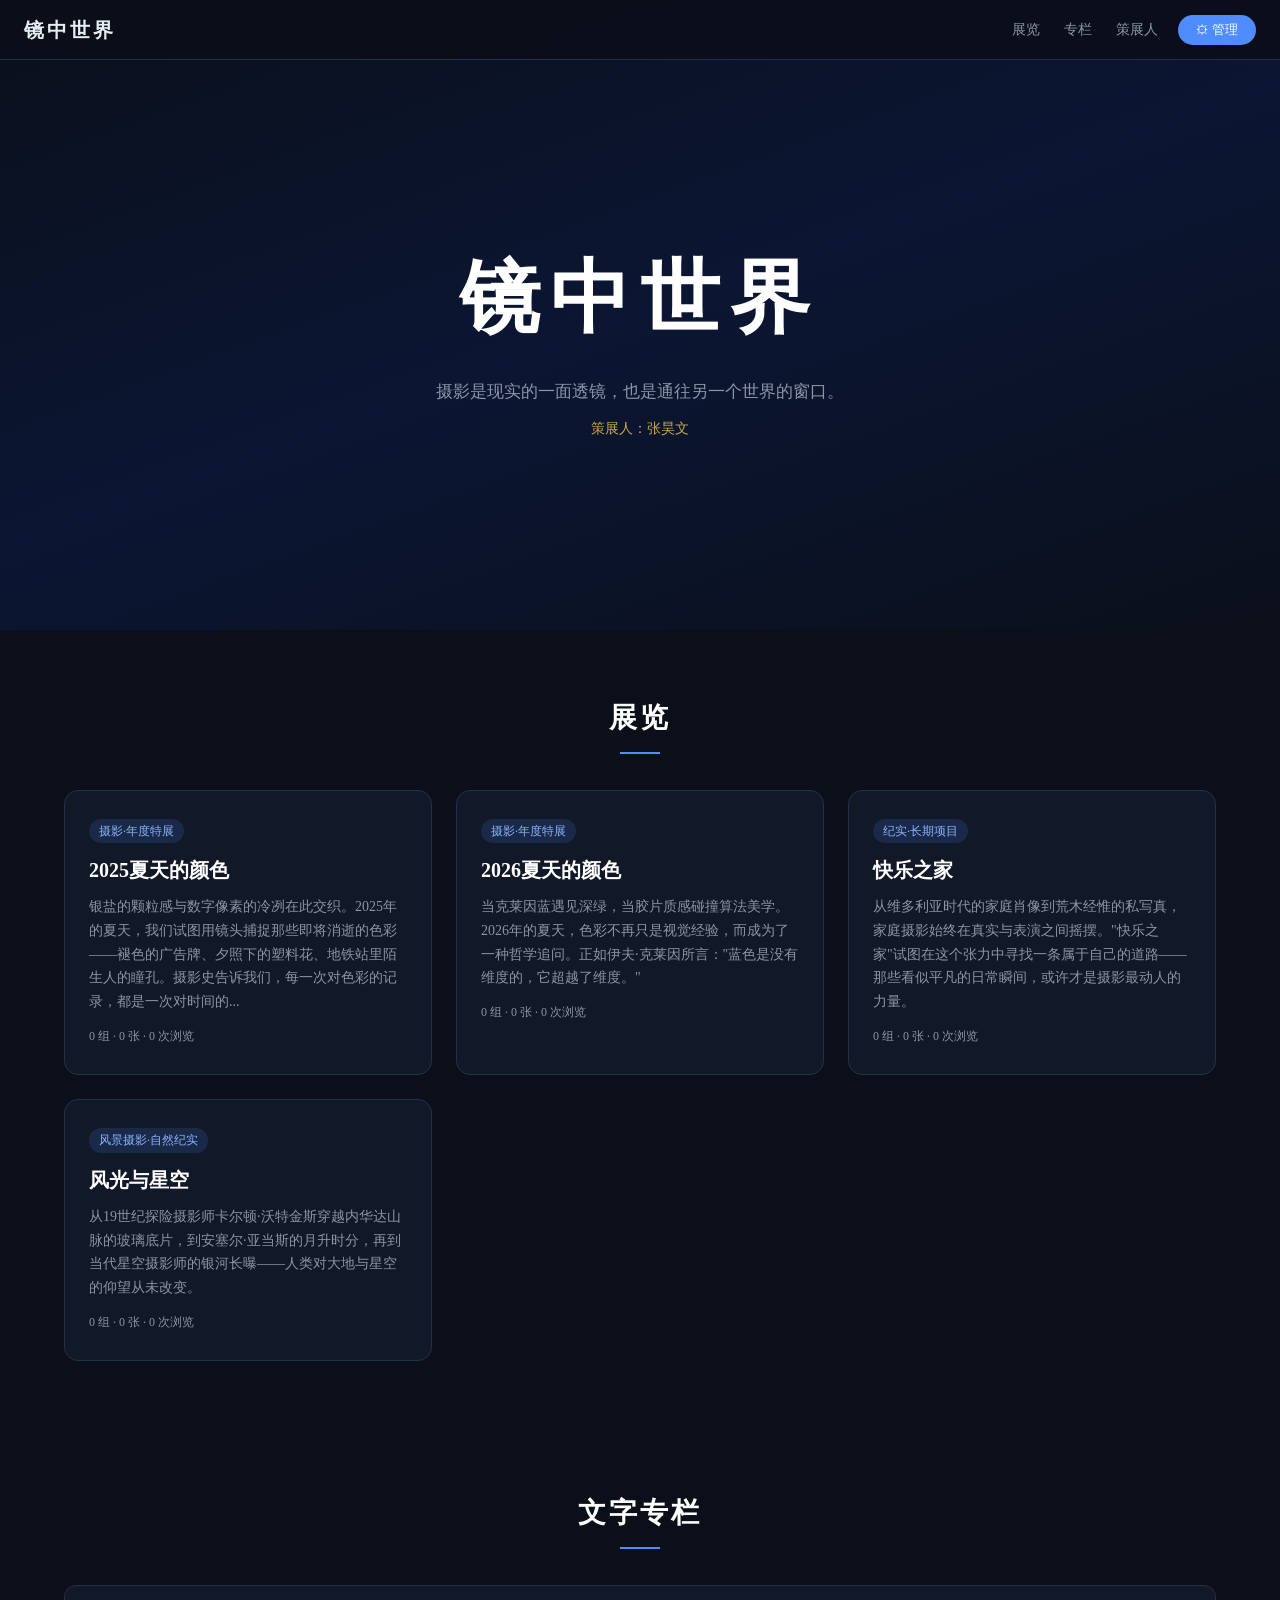
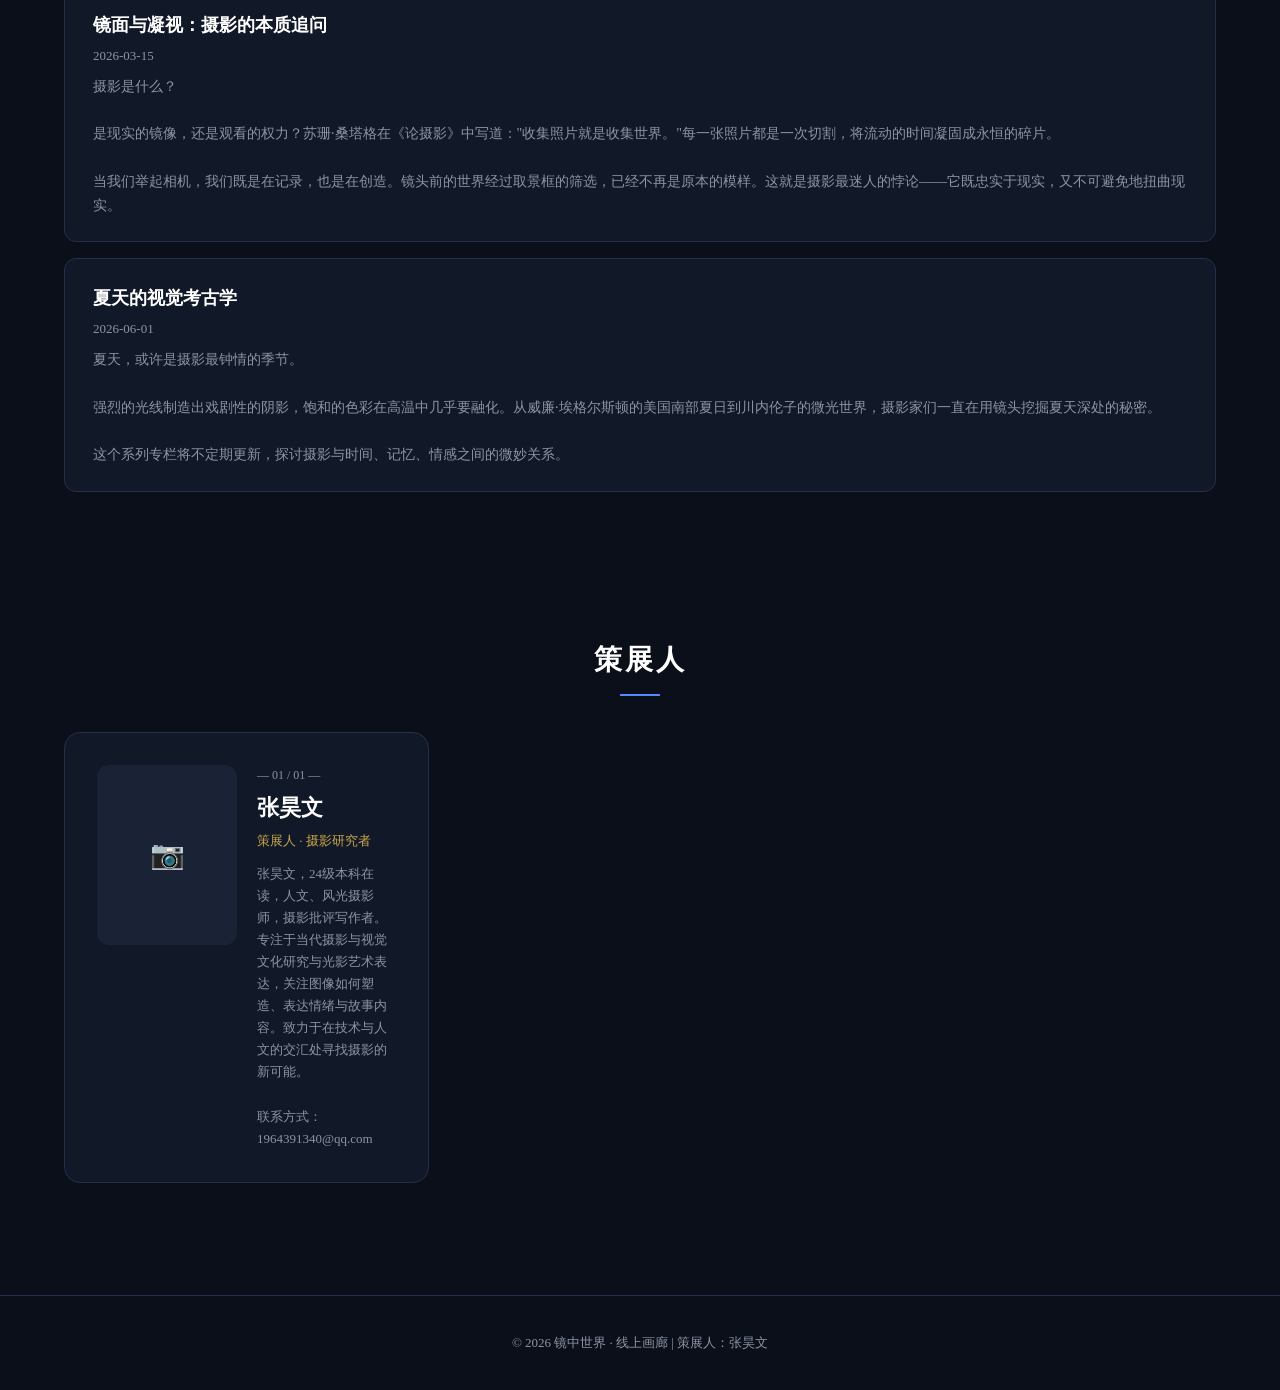
==== commit 8a2c240d: "Rename mirror-world-separated.html to index.html" ====
--- a/index.html
+++ b/index.html
@@ -1,215 +1,311 @@
 <!DOCTYPE html>
 <html lang="zh-CN">
 <head>
-<meta charset="UTF-8">
-<meta name="viewport" content="width=device-width,initial-scale=1.0">
+<meta charset="UTF-8" />
+<meta name="viewport" content="width=device-width, initial-scale=1.0"/>
 <title>镜中世界 · 线上画廊</title>
 <style>
-:root{
-  --bg:#0b0f1a;
-  --panel:#12182b;
-  --border:#1e2a4a;
-  --txt:#e0e6ed;
-  --muted:#8b95a5;
-  --primary:#4f8cff;
-  --primary-hover:#3a78e6;
-  --klein:#002fa7;
-  --green:#0d2818;
-  --gold:#c9a84c;
-  --danger:#e74c3c;
-  --success:#2ecc71;
-}
-*{margin:0;padding:0;box-sizing:border-box}
-html,body{height:100%}
-body{
-  font-family:-apple-system,BlinkMacSystemFont,"Segoe UI",Roboto,"PingFang SC","Microsoft YaHei",sans-serif;
-  background:var(--bg);color:var(--txt);line-height:1.6;overflow-x:hidden;
-}
-a{color:var(--primary);text-decoration:none}
-button{font-family:inherit;cursor:pointer;border:none;border-radius:8px;padding:8px 14px;font-size:14px}
-button.primary{background:var(--primary);color:#fff}
-button.primary:hover{background:var(--primary-hover)}
-button.primary:disabled{opacity:.5;cursor:not-allowed}
-button.danger{background:var(--danger);color:#fff}
-button.secondary{background:transparent;border:1px solid var(--border);color:var(--txt)}
-input,textarea,select{
-  font-family:inherit;font-size:14px;background:var(--panel);color:var(--txt);
-  border:1px solid var(--border);border-radius:8px;padding:8px 12px;width:100%;outline:none;
-}
-input:focus,textarea:focus,select:focus{border-color:var(--primary)}
-textarea{min-height:80px;resize:vertical}
+:root {
+  --bg: #0b0f1a;
+  --panel: #111827;
+  --panel2: #1a2236;
+  --border: #243049;
+  --text: #e6edf3;
+  --muted: #8b95a5;
+  --primary: #4f8cff;
+  --primary2: #3a78e6;
+  --danger: #f56565;
+  --success: #38b2ac;
+  --gold: #c9a84c;
+  --klein: #002fa7;
+  --title-font: '';
+  --body-font: '';
+  --curator-font: '';
+  --board-color: #111827;
+}
+* { box-sizing: border-box; margin: 0; padding: 0; }
+body {
+  font-family: var(--body-font, -apple-system, BlinkMacSystemFont, "PingFang SC", "Microsoft YaHei", sans-serif);
+  background: var(--bg); color: var(--text); line-height: 1.7;
+  min-height: 100vh;
+}
+a { color: var(--primary); text-decoration: none; }
+button {
+  font-family: inherit; font-size: 14px; cursor: pointer;
+  border: 1px solid var(--border); background: var(--panel);
+  color: var(--text); padding: 8px 14px; border-radius: 8px;
+  transition: .2s;
+}
+button:hover { border-color: var(--primary); }
+button.primary { background: var(--primary); border-color: var(--primary); color: #fff; }
+button.primary:hover { background: var(--primary2); }
+button.danger { background: var(--danger); border-color: var(--danger); color: #fff; }
+button.gold { background: var(--gold); border-color: var(--gold); color: #000; }
 
 /* Navbar */
-.navbar{
-  position:fixed;top:0;left:0;right:0;height:56px;z-index:900;
-  background:rgba(11,15,26,.95);backdrop-filter:blur(10px);
-  display:flex;align-items:center;justify-content:space-between;padding:0 24px;
-  border-bottom:1px solid var(--border);
-}
-.nav-brand{font-size:18px;font-weight:700;color:#fff;cursor:pointer;letter-spacing:2px}
-.nav-links{display:flex;align-items:center;gap:16px}
-.nav-links a{color:var(--muted);font-size:14px;transition:.2s}
-.nav-links a:hover{color:#fff}
-.btn-manage{background:var(--primary);color:#fff;padding:6px 16px;border-radius:20px;font-size:13px}
+.navbar {
+  position: fixed; top: 0; left: 0; right: 0; height: 60px;
+  background: rgba(11,15,26,.92); backdrop-filter: blur(10px);
+  display: flex; align-items: center; justify-content: space-between;
+  padding: 0 24px; z-index: 900; border-bottom: 1px solid var(--border);
+}
+.nav-brand { font-size: 20px; font-weight: 700; letter-spacing: 3px; cursor: pointer; }
+.nav-links a { color: var(--muted); margin-left: 20px; font-size: 14px; }
+.nav-links a:hover { color: var(--text); }
+.nav-admin {
+  background: var(--primary); color: #fff; padding: 6px 18px;
+  border-radius: 20px; margin-left: 16px; font-size: 13px; border: none;
+}
 
 /* Hero */
-.hero{
-  min-height:60vh;display:flex;flex-direction:column;align-items:center;justify-content:center;
-  text-align:center;padding:80px 24px 40px;
-  background:linear-gradient(160deg,#0b0f1a 0%,#0a1a33 50%,#0b0f1a 100%);
-}
-.hero h1{font-size:clamp(40px,8vw,72px);color:#fff;letter-spacing:8px;margin-bottom:12px}
-.hero p{font-size:16px;color:var(--muted);max-width:500px;margin:0 auto}
-.hero .curator{color:var(--gold);margin-top:10px;font-size:14px}
-
-/* Sections */
-.section{max-width:1100px;margin:0 auto;padding:60px 24px}
-.section-title{font-size:28px;color:#fff;text-align:center;margin-bottom:36px;letter-spacing:3px}
-.section-title::after{content:'';display:block;width:40px;height:2px;background:var(--primary);margin:12px auto 0}
-
-/* Cards */
-.grid{display:grid;grid-template-columns:repeat(auto-fill,minmax(260px,1fr));gap:20px}
-.card{
-  background:var(--panel);border:1px solid var(--border);border-radius:14px;padding:24px;
-  cursor:pointer;transition:.3s;
-}
-.card:hover{border-color:var(--primary);transform:translateY(-4px)}
-.card h3{font-size:18px;color:#fff;margin-bottom:8px}
-.card .tag{display:inline-block;background:rgba(79,140,255,.15);color:#8ab4ff;padding:2px 10px;border-radius:12px;font-size:11px;margin-right:6px;margin-bottom:8px}
-.card p{font-size:13px;color:var(--muted);line-height:1.7}
-.card .meta{font-size:12px;color:#666;margin-top:10px}
+.hero {
+  min-height: 70vh; display: flex; flex-direction: column;
+  align-items: center; justify-content: center; text-align: center;
+  background: linear-gradient(160deg, #0b0f1a 0%, #0a1633 50%, #0b0f1a 100%);
+  padding: 80px 24px 40px;
+}
+.hero h1 { font-family: var(--title-font); font-size: clamp(40px, 8vw, 80px); letter-spacing: 10px; color: #fff; }
+.hero p { color: var(--muted); margin-top: 12px; font-size: 17px; }
+.hero .cur { color: var(--gold); margin-top: 10px; font-size: 14px; }
+
+/* Section */
+.section { max-width: 1200px; margin: 0 auto; padding: 64px 24px; }
+.sec-title {
+  font-family: var(--title-font);
+  font-size: 28px; color: #fff; text-align: center; margin-bottom: 36px;
+  letter-spacing: 3px;
+}
+.sec-title::after { content: ""; display: block; width: 40px; height: 2px; background: var(--primary); margin: 10px auto 0; }
+
+/* Exhibition cards */
+.grid { display: grid; grid-template-columns: repeat(auto-fill, minmax(280px,1fr)); gap: 24px; }
+.card {
+  background: var(--panel); border: 1px solid var(--border); border-radius: 14px;
+  padding: 28px 24px; cursor: pointer; transition: .3s;
+}
+.card:hover { border-color: var(--primary); transform: translateY(-4px); }
+.card h3 { font-family: var(--title-font); font-size: 20px; color: #fff; margin-bottom: 8px; }
+.card .tags { display: flex; gap: 8px; flex-wrap: wrap; margin-bottom: 10px; }
+.card .tag { background: rgba(79,140,255,.15); color: #8ab4ff; padding: 2px 10px; border-radius: 12px; font-size: 12px; }
+.card p { color: var(--muted); font-size: 14px; }
+.card .meta { color: var(--muted); font-size: 12px; margin-top: 12px; }
 
 /* Column */
-.col-article{background:var(--panel);border:1px solid var(--border);border-radius:12px;padding:24px;margin-bottom:16px}
-.col-article h3{font-size:18px;color:#fff;margin-bottom:4px}
-.col-article .date{font-size:12px;color:var(--muted);margin-bottom:8px}
-.col-article .body{font-size:14px;color:#aaa;line-height:1.8;white-space:pre-wrap}
+.col-article { background: var(--panel); border: 1px solid var(--border); border-radius: 12px; padding: 24px 28px; margin-bottom: 16px; }
+.col-article h3 { font-family: var(--title-font); color: #fff; font-size: 18px; margin-bottom: 4px; }
+.col-article .date { color: var(--muted); font-size: 13px; margin-bottom: 8px; }
+.col-article .body { color: var(--muted); font-size: 14px; white-space: pre-wrap; }
 
 /* Curator */
-.curator-block{
-  display:flex;gap:24px;margin-bottom:40px;align-items:flex-start;
-  background:var(--panel);border:1px solid var(--border);border-radius:16px;padding:28px;
-}
-.curator-block:nth-child(even){flex-direction:row-reverse}
-.curator-photo{
-  width:180px;height:220px;object-fit:cover;border-radius:12px;flex-shrink:0;
-  background:#1a1a2e;display:flex;align-items:center;justify-content:center;color:#444;font-size:32px;
-}
-.curator-info{flex:1}
-.curator-info h3{font-size:24px;color:#fff;margin-bottom:4px}
-.curator-info .role{color:var(--gold);font-size:13px;margin-bottom:12px}
-.curator-info .bio{font-size:14px;color:#aaa;line-height:1.9;white-space:pre-wrap}
-.curator-info .contact{color:var(--gold);font-size:13px;margin-top:10px}
-.curator-index{font-size:12px;color:var(--primary);margin-bottom:8px}
+.cur-grid { display: grid; grid-template-columns: repeat(auto-fill, minmax(340px,1fr)); gap: 28px; }
+.cur-card {
+  background: var(--panel); border: 1px solid var(--border); border-radius: 16px;
+  padding: 32px; display: flex; gap: 20px; align-items: flex-start;
+}
+.cur-card .photo {
+  width: 140px; height: 180px; border-radius: 12px; object-fit: cover;
+  background: #1a2236; flex-shrink: 0;
+  display: flex; align-items: center; justify-content: center;
+  color: var(--muted); font-size: 28px;
+}
+.cur-card .info h3 { font-family: var(--curator-font); color: #fff; font-size: 22px; }
+.cur-card .info .role { color: var(--gold); font-size: 13px; margin: 4px 0 10px; }
+.cur-card .info .bio { color: var(--muted); font-size: 13px; white-space: pre-wrap; }
+.cur-card .info .contact { color: var(--gold); font-size: 13px; margin-top: 8px; }
 
 /* Detail page */
-.detail-page{display:none;padding-top:56px;min-height:100vh}
-.detail-back{padding:20px 24px 0;max-width:1100px;margin:0 auto}
-.detail-back a{color:var(--muted);cursor:pointer;font-size:14px}
-.detail-header{padding:30px 24px 10px;max-width:1100px;margin:0 auto}
-.detail-header h1{font-size:32px;color:#fff;letter-spacing:2px}
-.detail-header .statement{color:#aaa;font-size:14px;line-height:1.8;margin-top:10px;max-width:800px}
-.detail-content{padding:20px 24px 60px;max-width:1100px;margin:0 auto}
-
-/* Group */
-.group-block{margin-bottom:36px}
-.group-block h3{font-size:18px;color:#fff;margin-bottom:4px}
-.group-block .desc{font-size:13px;color:#888;margin-bottom:12px;white-space:pre-wrap}
-.photo-board{
-  background:var(--panel);border-radius:12px;padding:16px;margin-bottom:16px;
-  box-shadow:0 8px 24px rgba(0,0,0,.4),0 2px 8px rgba(0,0,0,.3);
-  border-top:4px solid var(--primary);
-}
-.photo-board img{width:100%;border-radius:8px;display:block}
-.photo-grid{display:grid;grid-template-columns:repeat(auto-fill,minmax(200px,1fr));gap:12px;margin-top:12px}
+.detail-page { display: none; padding-top: 60px; }
+.detail-back { padding: 20px 32px 0; max-width: 1200px; margin: 0 auto; }
+.detail-back a { color: var(--muted); cursor: pointer; }
+.detail-header { padding: 32px 32px 16px; max-width: 1200px; margin: 0 auto; }
+.detail-header h1 { font-family: var(--title-font); font-size: 34px; color: #fff; letter-spacing: 2px; }
+.detail-header .stmt { color: var(--muted); margin-top: 10px; white-space: pre-wrap; }
+.detail-groups { padding: 16px 32px 60px; max-width: 1200px; margin: 0 auto; }
+.detail-group { margin-bottom: 40px; }
+.detail-group h2 { font-family: var(--title-font); font-size: 20px; color: #fff; margin-bottom: 4px; }
+.detail-group .gdesc { color: var(--muted); font-size: 14px; margin-bottom: 14px; white-space: pre-wrap; }
+.detail-photos { display: grid; grid-template-columns: repeat(auto-fill, minmax(260px,1fr)); gap: 18px; }
+.photo-item {
+  background: var(--board-color); border: 1px solid var(--border); border-radius: 12px;
+  overflow: hidden; transition: .3s;
+  box-shadow: 0 4px 20px rgba(0,0,0,.4), 0 1px 3px rgba(0,0,0,.3);
+}
+.photo-item:hover { border-color: var(--primary); transform: translateY(-2px); }
+.photo-item img { width: 100%; aspect-ratio: 4/3; object-fit: cover; display: block; background: #111; }
+.photo-item .pinfo { padding: 10px 12px; }
+.photo-item .pinfo .ptitle { color: #fff; font-size: 14px; }
+.photo-item .pinfo .pdesc { color: var(--muted); font-size: 12px; }
 
 /* Lightbox */
-.lightbox{display:none;position:fixed;inset:0;background:rgba(0,0,0,.92);z-index:9999;align-items:center;justify-content:center;flex-direction:column}
-.lightbox.active{display:flex}
-.lightbox img{max-width:90vw;max-height:80vh;border-radius:8px}
-.lightbox .lb-close{position:absolute;top:20px;right:20px;font-size:28px;color:#fff;cursor:pointer;background:none;border:none}
-.lightbox .lb-prev,.lightbox .lb-next{position:absolute;top:50%;transform:translateY(-50%);font-size:36px;color:#fff;cursor:pointer;background:none;border:none;padding:20px}
-.lightbox .lb-prev{left:20px}
-.lightbox .lb-next{right:20px}
-.lightbox .lb-counter{color:#fff;font-size:13px;margin-top:12px}
+.lightbox { display: none; position: fixed; inset: 0; background: rgba(0,0,0,.92); z-index: 5000; align-items: center; justify-content: center; }
+.lightbox img { max-width: 90vw; max-height: 85vh; border-radius: 8px; }
+.lightbox .lb-close { position: absolute; top: 20px; right: 28px; font-size: 28px; color: #fff; cursor: pointer; }
+.lightbox .lb-prev, .lightbox .lb-next { position: absolute; top: 50%; transform: translateY(-50%); font-size: 36px; color: #fff; cursor: pointer; padding: 12px; }
+.lightbox .lb-prev { left: 20px; }
+.lightbox .lb-next { right: 20px; }
+.lightbox .lb-count { position: absolute; bottom: 20px; color: #fff; font-size: 14px; }
+
+/* Admin */
+.admin-page { display: none; padding-top: 60px; }
+.admin-wrap { display: flex; min-height: calc(100vh - 60px); }
+.admin-side {
+  width: 200px; background: rgba(0,0,0,.3); border-right: 1px solid var(--border);
+  padding: 20px 0; flex-shrink: 0;
+}
+.admin-side a {
+  display: block; padding: 11px 20px; color: var(--muted);
+  text-decoration: none; font-size: 14px; cursor: pointer; border-left: 3px solid transparent;
+}
+.admin-side a:hover, .admin-side a.active {
+  color: #fff; background: rgba(79,140,255,.1); border-left-color: var(--primary);
+}
+.admin-side a.logout { color: var(--danger); margin-top: 20px; }
+.admin-main { flex: 1; padding: 28px 32px; overflow-y: auto; }
+.admin-main h2 { font-size: 22px; color: #fff; margin-bottom: 20px; }
+.admin-main h3 { font-size: 16px; color: #fff; margin: 16px 0 8px; }
+
+/* Forms */
+.form-row { margin-bottom: 14px; }
+.form-row label { display: block; color: var(--muted); font-size: 13px; margin-bottom: 4px; }
+.form-row input, .form-row textarea, .form-row select {
+  width: 100%; padding: 9px 12px; background: var(--panel);
+  border: 1px solid var(--border); color: var(--text); border-radius: 8px;
+  font-size: 14px; font-family: inherit;
+}
+.form-row textarea { min-height: 80px; resize: vertical; }
+
+/* Drop zone */
+.drop-zone {
+  position: relative; border: 2px dashed var(--border); border-radius: 12px;
+  padding: 36px; text-align: center; cursor: pointer; margin: 12px 0;
+}
+.drop-zone:hover { border-color: var(--primary); }
+.drop-zone .dz-inner { position: relative; z-index: 1; pointer-events: none; }
+.drop-zone .dz-inner .ico { font-size: 32px; margin-bottom: 8px; }
+.drop-zone .dz-inner .hint { color: var(--muted); font-size: 13px; }
+.drop-zone input[type=file] {
+  position: absolute; top: 0; left: 0; width: 100%; height: 100%;
+  opacity: 0; cursor: pointer; z-index: 2;
+}
+.file-list { margin: 10px 0; }
+.file-item {
+  display: flex; justify-content: space-between; align-items: center;
+  background: var(--panel2); padding: 8px 12px; border-radius: 8px; margin-bottom: 6px; font-size: 13px;
+}
+.file-item .rem { color: var(--danger); cursor: pointer; font-size: 16px; }
+
+/* Toast */
+.toast {
+  position: fixed; bottom: 28px; left: 50%; transform: translateX(-50%);
+  background: rgba(0,0,0,.88); color: #fff; padding: 10px 20px;
+  border-radius: 8px; font-size: 14px; z-index: 9999;
+  opacity: 0; transition: opacity .3s; pointer-events: none;
+}
+.toast.show { opacity: 1; }
+
+/* Status bar */
+.status-bar {
+  display: none; position: fixed; top: 60px; left: 0; right: 0;
+  background: var(--primary); color: #fff; text-align: center;
+  padding: 8px; font-size: 13px; z-index: 800;
+}
+.status-bar.show { display: block; }
+
+/* Modal */
+.modal-overlay {
+  display: none; position: fixed; inset: 0; background: rgba(0,0,0,.7);
+  z-index: 4000; align-items: center; justify-content: center;
+}
+.modal-overlay.show { display: flex; }
+.modal {
+  background: var(--panel); border: 1px solid var(--border); border-radius: 16px;
+  padding: 32px; width: 460px; max-width: 92vw; max-height: 86vh; overflow-y: auto;
+}
+.modal h2 { color: #fff; font-size: 20px; margin-bottom: 16px; }
+.modal label { display: block; color: var(--muted); font-size: 13px; margin: 10px 0 4px; }
+.modal input, .modal textarea {
+  width: 100%; padding: 9px 12px; background: var(--panel2);
+  border: 1px solid var(--border); color: var(--text); border-radius: 8px; font-size: 14px;
+  font-family: inherit;
+}
+.modal textarea { min-height: 100px; resize: vertical; }
+.modal .actions { display: flex; gap: 10px; margin-top: 18px; justify-content: flex-end; }
 
 /* Login */
-.login-overlay{display:none;position:fixed;inset:0;background:rgba(0,0,0,.8);z-index:5000;align-items:center;justify-content:center}
-.login-overlay.active{display:flex}
-.login-card{background:var(--panel);border:1px solid var(--border);border-radius:16px;padding:36px;width:320px;text-align:center}
-.login-card h2{color:#fff;margin-bottom:16px;letter-spacing:2px}
-.login-card input{margin-bottom:12px}
-.login-card button{width:100%;padding:10px;font-size:15px}
-.login-card .err{color:var(--danger);font-size:13px;margin-top:8px;min-height:18px}
-
-/* Admin */
-.admin-page{display:none;padding-top:56px;min-height:100vh;flex-direction:column}
-.admin-layout{display:flex;flex:1}
-.admin-sidebar{width:200px;background:#080c16;border-right:1px solid var(--border);padding:20px 0;flex-shrink:0}
-.admin-sidebar a{display:block;padding:10px 20px;color:var(--muted);font-size:14px;cursor:pointer;border-left:3px solid transparent}
-.admin-sidebar a:hover,.admin-sidebar a.active{color:#fff;background:rgba(79,140,255,.1);border-left-color:var(--primary)}
-.admin-sidebar .logout-link{color:var(--danger)!important;margin-top:20px}
-.admin-main{flex:1;padding:24px;overflow-y:auto}
-.admin-main h2{font-size:20px;color:#fff;margin-bottom:20px}
-
-/* Admin widgets */
-.drop-zone{
-  border:2px dashed var(--border);border-radius:12px;padding:36px;text-align:center;
-  cursor:pointer;position:relative;margin-top:8px;
-}
-.drop-zone:hover{border-color:var(--primary)}
-.drop-zone input[type=file]{position:absolute;top:0;left:0;width:100%;height:100%;opacity:0;cursor:pointer;z-index:2}
-.drop-zone .hint{color:var(--muted);font-size:13px;position:relative;z-index:1;pointer-events:none}
-.drop-zone .btn-inline{margin-top:10px;position:relative;z-index:1;pointer-events:none}
-.file-list{margin-top:12px}
-.file-item{display:flex;justify-content:space-between;align-items:center;background:rgba(30,42,74,.5);padding:8px 12px;border-radius:8px;margin-bottom:6px;font-size:13px}
-.file-item .x{color:var(--danger);cursor:pointer;font-size:16px}
-
-/* Modal */
-.modal{display:none;position:fixed;inset:0;background:rgba(0,0,0,.7);z-index:6000;align-items:center;justify-content:center}
-.modal.active{display:flex}
-.modal-card{background:var(--panel);border:1px solid var(--border);border-radius:16px;padding:32px;width:500px;max-width:90vw;max-height:85vh;overflow-y:auto}
-.modal-card h3{color:#fff;margin-bottom:16px}
-.modal-card label{display:block;color:var(--muted);font-size:13px;margin:12px 0 4px}
-.modal-actions{display:flex;gap:10px;margin-top:20px;justify-content:flex-end}
-
-/* Toast */
-.toast{position:fixed;bottom:24px;left:50%;transform:translateX(-50%);background:rgba(0,0,0,.85);color:#fff;padding:10px 20px;border-radius:8px;font-size:13px;z-index:9999;opacity:0;transition:.3s;pointer-events:none}
-.toast.show{opacity:1}
+.login-overlay {
+  display: none; position: fixed; inset: 0; background: rgba(0,0,0,.8);
+  z-index: 6000; align-items: center; justify-content: center;
+}
+.login-overlay.show { display: flex; }
+.login-card {
+  background: var(--panel); border: 1px solid var(--border); border-radius: 16px;
+  padding: 36px; width: 340px; text-align: center;
+}
+.login-card h2 { color: #fff; font-size: 22px; margin-bottom: 18px; letter-spacing: 2px; }
+.login-card input {
+  width: 100%; padding: 11px 14px; margin-bottom: 12px;
+  background: var(--panel2); border: 1px solid var(--border); color: var(--text);
+  border-radius: 8px; font-size: 15px;
+}
+.login-card button { width: 100%; padding: 11px; border: none; border-radius: 8px; background: var(--primary); color: #fff; font-size: 15px; cursor: pointer; }
+.login-card .err { color: var(--danger); font-size: 13px; margin-top: 10px; min-height: 18px; }
 
 /* Footer */
-footer{text-align:center;padding:30px;color:#444;font-size:12px;border-top:1px solid var(--border);margin-top:40px}
-
-/* Responsive */
-@media(max-width:768px){
-  .curator-block{flex-direction:column!important}
-  .curator-photo{width:100%;height:200px}
-  .admin-sidebar{width:140px}
-  .admin-sidebar a{padding:8px 12px;font-size:12px}
-  .hero h1{font-size:36px;letter-spacing:4px}
-}
+.footer { text-align: center; padding: 36px 24px; color: var(--muted); font-size: 13px; border-top: 1px solid var(--border); margin-top: 48px; }
+
+/* Color swatches */
+.swatch-row { display: flex; gap: 8px; flex-wrap: wrap; margin: 8px 0; }
+.swatch {
+  width: 32px; height: 32px; border-radius: 8px; cursor: pointer; border: 2px solid transparent;
+}
+.swatch:hover, .swatch.active { border-color: #fff; }
+
+/* Preview board */
+.preview-board {
+  background: var(--panel2); border: 1px solid var(--border); border-radius: 12px;
+  padding: 20px; margin: 12px 0;
+}
+.preview-board .pb-title { color: #fff; font-size: 16px; margin-bottom: 8px; }
+.preview-board .pb-body { color: var(--muted); font-size: 13px; }
+.pb-sample {
+  width: 100%; aspect-ratio: 4/3; border-radius: 8px; margin-top: 12px;
+  display: flex; align-items: center; justify-content: center;
+  background: var(--board-color, #111827); border: 1px solid var(--border);
+  color: var(--muted); font-size: 13px;
+}
+
+/* Photo storage indicator */
+.storage-info {
+  background: var(--panel); border: 1px solid var(--border); border-radius: 8px;
+  padding: 8px 12px; font-size: 12px; color: var(--muted); margin-top: 8px;
+}
+.storage-info .ok { color: var(--success); }
+.storage-info .warn { color: #f6ad55; }
 </style>
 </head>
 <body>
 
 <!-- Navbar -->
 <nav class="navbar">
-  <div class="nav-brand" onclick="showHome()">镜中世界</div>
-  <div class="nav-links">
-    <a href="#" onclick="showSection('exhibitions')">展览</a>
-    <a href="#" onclick="showSection('columns')">专栏</a>
-    <a href="#" onclick="showSection('curators')">策展人</a>
-    <a href="#" class="btn-manage" onclick="openLogin()">⚙ 管理</a>
+  <div class="nav-brand" onclick="goHome()">镜中世界</div>
+  <div class="nav-links" id="navLinks">
+    <a href="#exhibitions" onclick="scrollToSec('exhibitions')">展览</a>
+    <a href="#columns" onclick="scrollToSec('columns')">专栏</a>
+    <a href="#curators" onclick="scrollToSec('curators')">策展人</a>
+    <button class="nav-admin" onclick="openLogin()">⚙ 管理</button>
   </div>
 </nav>
+
+<!-- Status bar -->
+<div class="status-bar" id="statusBar"></div>
 
 <!-- Login -->
 <div class="login-overlay" id="loginOverlay">
   <div class="login-card">
     <h2>🔐 内部管理</h2>
-    <input type="text" id="loginUser" placeholder="账号" value="海屿">
-    <input type="password" id="loginPass" placeholder="密码">
-    <button class="primary" onclick="handleLogin()">验证身份</button>
+    <input type="text" id="loginUser" placeholder="账号" value="海屿" />
+    <input type="password" id="loginPass" placeholder="密码" />
+    <button onclick="doLogin()">验证身份</button>
     <div class="err" id="loginErr"></div>
   </div>
 </div>
@@ -219,698 +315,1129 @@
   <section class="hero">
     <h1>镜中世界</h1>
     <p>摄影是现实的一面透镜，也是通往另一个世界的窗口。</p>
-    <div class="curator">策展人：张昊文</div>
+    <div class="cur">策展人：张昊文</div>
   </section>
 
   <section class="section" id="exhibitions">
-    <h2 class="section-title">展览</h2>
+    <h2 class="sec-title">展览</h2>
     <div class="grid" id="exGrid"></div>
   </section>
 
   <section class="section" id="columns">
-    <h2 class="section-title">文字专栏</h2>
+    <h2 class="sec-title">文字专栏</h2>
     <div id="colList"></div>
   </section>
 
   <section class="section" id="curators">
-    <h2 class="section-title">策展人</h2>
-    <div id="curList"></div>
+    <h2 class="sec-title">策展人</h2>
+    <div class="cur-grid" id="curGrid"></div>
   </section>
 
-  <footer>© 2026 镜中世界 · 线上画廊 &nbsp;|&nbsp; 策展人：张昊文</footer>
+  <footer class="footer">© 2026 镜中世界 · 线上画廊 | 策展人：张昊文</footer>
 </div>
 
 <!-- Detail -->
 <div class="detail-page" id="detailPage">
-  <div class="detail-back"><a onclick="showHome()">← 返回首页</a></div>
+  <div class="detail-back"><a onclick="goHome()">← 返回首页</a></div>
   <div class="detail-header" id="detailHeader"></div>
-  <div class="detail-content" id="detailContent"></div>
+  <div class="detail-groups" id="detailGroups"></div>
 </div>
 
 <!-- Admin -->
 <div class="admin-page" id="adminPage">
-  <div class="admin-layout">
-    <aside class="admin-sidebar" id="adminSidebar"></aside>
-    <main class="admin-main" id="adminMain"></main>
+  <div class="admin-wrap">
+    <div class="admin-side" id="adminSide"></div>
+    <div class="admin-main" id="adminMain"></div>
   </div>
 </div>
 
 <!-- Lightbox -->
 <div class="lightbox" id="lightbox">
-  <button class="lb-close" onclick="closeLightbox()">✕</button>
-  <button class="lb-prev" onclick="lbNav(-1)">‹</button>
-  <img id="lbImg" src="" alt="">
-  <button class="lb-next" onclick="lbNav(1)">›</button>
-  <div class="lb-counter" id="lbCounter"></div>
+  <span class="lb-close" onclick="closeLightbox()">✕</span>
+  <span class="lb-prev" onclick="lbNav(-1)">‹</span>
+  <img id="lbImg" src="" alt="" />
+  <span class="lb-next" onclick="lbNav(1)">›</span>
+  <div class="lb-count" id="lbCount"></div>
 </div>
 
-<!-- Modal -->
-<div class="modal" id="modal">
-  <div class="modal-card" id="modalCard"></div>
+<!-- Curator Modal -->
+<div class="modal-overlay" id="curModal">
+  <div class="modal">
+    <h2 id="curModalTitle">编辑策展人</h2>
+    <label>写真（选文件后自动预览）</label>
+    <input type="file" id="curPhotoFile" accept="image/*" />
+    <img id="curPhotoPreview" style="width:120px;height:150px;object-fit:cover;border-radius:8px;margin:8px 0;display:none;" />
+    <label>姓名</label>
+    <input type="text" id="curName" />
+    <label>头衔</label>
+    <input type="text" id="curRole" />
+    <label>履历</label>
+    <textarea id="curBio"></textarea>
+    <div class="actions">
+      <button class="danger" id="curDeleteBtn" style="display:none;margin-right:auto;">🗑 删除</button>
+      <button class="secondary" onclick="closeCurModal()">取消</button>
+      <button class="primary" onclick="saveCurator()">💾 保存</button>
+    </div>
+  </div>
 </div>
 
+<!-- Toast -->
 <div class="toast" id="toast"></div>
 
 <script>
-// ============ DATA ============
-const STORE_KEY='mirror_world_data';
-const ACC_KEY='mirror_world_account';
-const SESSION='mirror_admin_logged';
-const REMOTE='./data.json';
-
-const defaultAccount={username:'海屿',password:'mse20221028'};
-const defaultData={
-  exhibitions:[
-    {id:'ex0',title:'2025夏天的颜色',tags:['摄影·年度特展'],statement:'银盐的颗粒感与数字像素的冷冽在此交织。2025年的夏天，我们试图用镜头捕捉那些即将消逝的色彩——褪色的广告牌、夕照下的塑料花、地铁站里陌生人的瞳孔。摄影史告诉我们，每一次对色彩的记录，都是一次对时间的挽留。',groups:[],views:0,style:{boardColor:'#002fa7',titleFont:'',bodyFont:''}},
-    {id:'ex1',title:'2026夏天的颜色',tags:['摄影·年度特展'],statement:'当克莱因蓝遇见深绿，当胶片质感碰撞算法美学。2026年的夏天，色彩不再只是视觉经验，而成为了一种哲学追问。正如伊夫·克莱因所言："蓝色是没有维度的，它超越了维度。"',groups:[],views:0,style:{boardColor:'#0d2818',titleFont:'',bodyFont:''}},
-    {id:'ex2',title:'快乐之家',tags:['纪实·长期项目'],statement:'从维多利亚时代的家庭肖像到荒木经惟的私写真，家庭摄影始终在真实与表演之间摇摆。"快乐之家"试图在这个张力中寻找一条属于自己的道路——那些看似平凡的日常瞬间，或许才是摄影最动人的力量。',groups:[],views:0,style:{boardColor:'#1a3320',titleFont:'',bodyFont:''}},
-    {id:'ex3',title:'风光与星空',tags:['风景摄影·自然纪实'],statement:'从19世纪探险摄影师卡尔顿·沃特金斯穿越内华达山脉的玻璃底片，到安塞尔·亚当斯的月升时分，再到当代星空摄影师的银河长曝——人类对大地与星空的仰望从未改变。',groups:[],views:0,style:{boardColor:'#1a1a2e',titleFont:'',bodyFont:''}}
+/* ============================================================
+   镜中世界 · 分离式存储版
+   - data.json  → 文字数据（展览/专栏/策展人/浏览量）
+   - photos.json → 照片数据（base64，独立存储）
+   - data 中的图片引用 photos["photo_xxx"] 的 key
+============================================================ */
+
+var STORAGE_KEY = 'mirror_world_data';
+var PHOTO_KEY = 'mirror_world_photos';
+var THEME_KEY = 'mirror_world_theme';
+var SESSION_KEY = 'mirror_admin_logged';
+
+/* ---------- 默认数据（不含照片） ---------- */
+var defaultData = {
+  exhibitions: [
+    { id:'ex0', title:'2025夏天的颜色', tags:['摄影·年度特展'],
+      statement:'银盐的颗粒感与数字像素的冷冽在此交织。2025年的夏天，我们试图用镜头捕捉那些即将消逝的色彩——褪色的广告牌、夕照下的塑料花、地铁站里陌生人的瞳孔。摄影史告诉我们，每一次对色彩的记录，都是一次对时间的挽留。',
+      groups:[], views:0,
+      style:{ boardColor:'#002fa7', titleFont:'', bodyFont:'' } },
+    { id:'ex1', title:'2026夏天的颜色', tags:['摄影·年度特展'],
+      statement:'当克莱因蓝遇见深绿，当胶片质感碰撞算法美学。2026年的夏天，色彩不再只是视觉经验，而成为了一种哲学追问。正如伊夫·克莱因所言："蓝色是没有维度的，它超越了维度。"',
+      groups:[], views:0,
+      style:{ boardColor:'#0d2818', titleFont:'', bodyFont:'' } },
+    { id:'ex2', title:'快乐之家', tags:['纪实·长期项目'],
+      statement:'从维多利亚时代的家庭肖像到荒木经惟的私写真，家庭摄影始终在真实与表演之间摇摆。"快乐之家"试图在这个张力中寻找一条属于自己的道路——那些看似平凡的日常瞬间，或许才是摄影最动人的力量。',
+      groups:[], views:0,
+      style:{ boardColor:'#1a3320', titleFont:'', bodyFont:'' } },
+    { id:'ex3', title:'风光与星空', tags:['风景摄影·自然纪实'],
+      statement:'从19世纪探险摄影师卡尔顿·沃特金斯穿越内华达山脉的玻璃底片，到安塞尔·亚当斯的月升时分，再到当代星空摄影师的银河长曝——人类对大地与星空的仰望从未改变。',
+      groups:[], views:0,
+      style:{ boardColor:'#1a1a2e', titleFont:'', bodyFont:'' } }
   ],
-  columns:[
-    {id:'c0',title:'镜面与凝视：摄影的本质追问',date:'2026-03-15',body:'摄影是什么？\n\n是现实的镜像，还是观看的权力？苏珊·桑塔格在《论摄影》中写道："收集照片就是收集世界。"每一张照片都是一次切割，将流动的时间凝固成永恒的碎片。\n\n当我们举起相机，我们既是在记录，也是在创造。镜头前的世界经过取景框的筛选，已经不再是原本的模样。这就是摄影最迷人的悖论——它既忠实于现实，又不可避免地扭曲现实。'},
-    {id:'c1',title:'夏天的视觉考古学',date:'2026-06-01',body:'夏天，或许是摄影最钟情的季节。\n\n强烈的光线制造出戏剧性的阴影，饱和的色彩在高温中几乎要融化。从威廉·埃格尔斯顿的美国南部夏日到川内伦子的微光世界，摄影家们一直在用镜头挖掘夏天深处的秘密。\n\n这个系列专栏将不定期更新，探讨摄影与时间、记忆、情感之间的微妙关系。'}
+  columns: [
+    { id:'c0', title:'镜面与凝视：摄影的本质追问', date:'2026-03-15',
+      body:'摄影是什么？\n\n是现实的镜像，还是观看的权力？苏珊·桑塔格在《论摄影》中写道："收集照片就是收集世界。"每一张照片都是一次切割，将流动的时间凝固成永恒的碎片。\n\n当我们举起相机，我们既是在记录，也是在创造。镜头前的世界经过取景框的筛选，已经不再是原本的模样。这就是摄影最迷人的悖论——它既忠实于现实，又不可避免地扭曲现实。' },
+    { id:'c1', title:'夏天的视觉考古学', date:'2026-06-01',
+      body:'夏天，或许是摄影最钟情的季节。\n\n强烈的光线制造出戏剧性的阴影，饱和的色彩在高温中几乎要融化。从威廉·埃格尔斯顿的美国南部夏日到川内伦子的微光世界，摄影家们一直在用镜头挖掘夏天深处的秘密。\n\n这个系列专栏将不定期更新，探讨摄影与时间、记忆、情感之间的微妙关系。' }
   ],
-  curators:[
-    {id:'cur0',name:'张昊文',role:'策展人 · 摄影研究者',bio:'张昊文，24级本科在读，人文、风光摄影师，摄影批评写作者。专注于当代摄影与视觉文化研究与光影艺术表达，关注图像如何塑造、表达情绪与故事内容。致力于在技术与人文的交汇处寻找摄影的新可能。\n\n联系方式：1964391340@qq.com',photo:''}
-  ],
-  theme:{customFonts:[],bg:'',boardColor:'#12182b',titleFont:'',bodyFont:'',curatorFont:''}
+  curators: [
+    { id:'cur0', name:'张昊文', role:'策展人 · 摄影研究者',
+      bio:'张昊文，24级本科在读，人文、风光摄影师，摄影批评写作者。专注于当代摄影与视觉文化研究与光影艺术表达，关注图像如何塑造、表达情绪与故事内容。致力于在技术与人文的交汇处寻找摄影的新可能。\n\n联系方式：1964391340@qq.com',
+      photoRef:'' }
+  ]
 };
 
-// ============ STORAGE ============
-function loadRemote(){
-  return fetch(REMOTE+'?_='+Date.now()).then(r=>r.ok?r.json():null).catch(()=>null);
-}
-function getData(){
-  const d=localStorage.getItem(STORE_KEY);
-  if(d) try{return JSON.parse(d)}catch(e){}
-  return null;
-}
-function setData(d){localStorage.setItem(STORE_KEY,JSON.stringify(d))}
-function getAccount(){
-  const a=localStorage.getItem(ACC_KEY);
-  if(a) try{return JSON.parse(a)}catch(e){}
-  return defaultAccount;
-}
-
-// ============ INIT ============
-let DATA=null;
-let pendingFiles=[];
-
-(async function init(){
-  const remote=await loadRemote();
-  const local=getData();
-  if(remote && (!local || JSON.stringify(remote)!==JSON.stringify(local))){
-    DATA=remote;
-    setData(DATA);
-    console.log('✅ 从 data.json 加载数据');
+var defaultTheme = {
+  bg:'', boardColor:'#111827',
+  titleFont:'', bodyFont:'', curatorFont:'',
+  customFonts:[]
+};
+
+var defaultPhotos = {}; // { "photo_xxx": "data:image/jpeg;base64,..." }
+
+/* ---------- 状态 ---------- */
+var data = clone(defaultData);
+var theme = clone(defaultTheme);
+var photos = clone(defaultPhotos);
+var pendingFiles = [];
+var pendingCurPhoto = '';
+var curEditId = null;
+var lbImages = [];
+var lbIndex = 0;
+var unsavedChanges = false;
+
+/* ---------- 工具函数 ---------- */
+function clone(o){ return JSON.parse(JSON.stringify(o)); }
+function $(id){ return document.getElementById(id); }
+function showToast(msg){
+  var t = $('toast'); t.textContent = msg; t.classList.add('show');
+  setTimeout(function(){ t.classList.remove('show'); }, 2400);
+}
+function showStatus(msg){
+  var sb = $('statusBar');
+  sb.textContent = msg;
+  sb.classList.add('show');
+}
+function hideStatus(){ $('statusBar').classList.remove('show'); }
+function scrollToSec(id){
+  var el = document.getElementById(id);
+  if(el) el.scrollIntoView({behavior:'smooth'});
+}
+function markUnsaved(msg){
+  unsavedChanges = true;
+  showStatus(msg || '📋 有未导出的修改，记得去「设置」→「导出数据」');
+}
+
+/* ---------- 数据读写 ---------- */
+function loadFromStorage(){
+  try {
+    var d = localStorage.getItem(STORAGE_KEY);
+    if(d){ data = JSON.parse(d); }
+    var p = localStorage.getItem(PHOTO_KEY);
+    if(p){ photos = JSON.parse(p); }
+    var t = localStorage.getItem(THEME_KEY);
+    if(t){ theme = JSON.parse(t); }
+  } catch(e){ console.error('load error', e); }
+  // 补全缺失字段
+  if(!data.exhibitions) data.exhibitions = clone(defaultData.exhibitions);
+  if(!data.columns) data.columns = clone(defaultData.columns);
+  if(!data.curators) data.curators = clone(defaultData.curators);
+  data.exhibitions.forEach(function(ex){
+    if(!ex.groups) ex.groups = [];
+    if(!ex.style) ex.style = {boardColor:'#111827',titleFont:'',bodyFont:''};
+  });
+  data.curators.forEach(function(c){
+    if(c.photoRef === undefined) c.photoRef = '';
+  });
+  if(!theme.customFonts) theme.customFonts = [];
+}
+
+function saveToStorage(){
+  try {
+    localStorage.setItem(STORAGE_KEY, JSON.stringify(data));
+    localStorage.setItem(PHOTO_KEY, JSON.stringify(photos));
+    localStorage.setItem(THEME_KEY, JSON.stringify(theme));
+  } catch(e){
+    showToast('⚠️ 存储已满，请导出后清除部分数据再试');
+    console.error('save error', e);
+  }
+}
+
+/* ---------- 远程加载（分离式） ---------- */
+async function loadRemoteData(){
+  try {
+    var resp = await fetch('./data.json?_='+Date.now());
+    if(resp.ok){
+      var d = await resp.json();
+      if(d && d.exhibitions){ data = d; }
+    }
+  } catch(e){ console.log('ℹ️ 无远程 data.json，使用本地'); }
+
+  try {
+    var r2 = await fetch('./photos.json?_='+Date.now());
+    if(r2.ok){
+      photos = await r2.json();
+      console.log('✅ photos.json 已加载，共 '+Object.keys(photos).length+' 张照片');
+    }
+  } catch(e){ console.log('ℹ️ 无远程 photos.json'); }
+
+  try {
+    var r3 = await fetch('./theme.json?_='+Date.now());
+    if(r3.ok){ theme = await r3.json(); }
+  } catch(e){}
+}
+
+/* ---------- 照片解析：ref → url ---------- */
+function resolvePhoto(ref){
+  if(!ref) return '';
+  return photos[ref] || '';
+}
+
+/* ---------- 渲染：首页 ---------- */
+function renderHome(){
+  // 展览
+  var html = '';
+  data.exhibitions.forEach(function(ex, i){
+    var totalPhotos = 0;
+    ex.groups.forEach(function(g){ totalPhotos += (g.photos?g.photos.length:0); });
+    var tagHtml = (ex.tags||[]).map(function(t){ return '<span class="tag">'+t+'</span>'; }).join('');
+    html += '<div class="card" onclick="openDetail(\''+ex.id+'\')">'+
+      '<div class="tags">'+tagHtml+'</div>'+
+      '<h3>'+ex.title+'</h3>'+
+      '<p>'+(ex.statement||'').substring(0,100)+((ex.statement||'').length>100?'...':'')+'</p>'+
+      '<div class="meta">'+ex.groups.length+' 组 · '+totalPhotos+' 张 · '+(ex.views||0)+' 次浏览</div>'+
+      '</div>';
+  });
+  $('exGrid').innerHTML = html;
+
+  // 专栏
+  html = '';
+  data.columns.forEach(function(c){
+    html += '<div class="col-article"><h3>'+c.title+'</h3>'+
+      '<div class="date">'+c.date+'</div>'+
+      '<div class="body">'+(c.body||'').substring(0,200)+((c.body||'').length>200?'...':'')+'</div></div>';
+  });
+  if(!html) html = '<div style="color:var(--muted)">暂无专栏</div>';
+  $('colList').innerHTML = html;
+
+  // 策展人
+  html = '';
+  data.curators.forEach(function(c, idx){
+    var total = data.curators.length;
+    var photoUrl = resolvePhoto(c.photoRef);
+    var photoHtml = photoUrl
+      ? '<img class="photo" src="'+photoUrl+'" alt="'+c.name+'" />'
+      : '<div class="photo">📷</div>';
+    html += '<div class="cur-card">'+
+      photoHtml+
+      '<div class="info"><div style="color:var(--muted);font-size:12px;margin-bottom:4px">— 0'+String(idx+1)+' / 0'+String(total)+' —</div>'+
+      '<h3>'+c.name+'</h3>'+
+      '<div class="role">'+(c.role||'')+'</div>'+
+      '<div class="bio">'+(c.bio||'')+'</div>'+
+      '</div></div>';
+  });
+  $('curGrid').innerHTML = html;
+}
+
+/* ---------- 渲染：展览详情 ---------- */
+function openDetail(exId){
+  var ex = data.exhibitions.find(function(e){ return e.id===exId; });
+  if(!ex) return;
+  ex.views = (ex.views||0) + 1;
+  saveToStorage();
+
+  $('homePage').style.display = 'none';
+  $('adminPage').style.display = 'none';
+  $('detailPage').style.display = 'block';
+
+  $('detailHeader').innerHTML = '<h1>'+ex.title+'</h1>'+
+    '<div class="stmt">'+(ex.statement||'').replace(/\n/g,'<br>')+'</div>';
+
+  var html = '';
+  if(!ex.groups || ex.groups.length===0){
+    html = '<div style="color:var(--muted)">暂无作品</div>';
   } else {
-    DATA=local||defaultData;
-    setData(DATA);
+    ex.groups.forEach(function(g){
+      html += '<div class="detail-group"><h2>'+g.title+'</h2>';
+      if(g.desc) html += '<div class="gdesc">'+(g.desc||'').replace(/\n/g,'<br>')+'</div>';
+      html += '<div class="detail-photos">';
+      (g.photos||[]).forEach(function(photoRef, idx){
+        var url = resolvePhoto(photoRef);
+        var allImgs = collectImages(ex);
+        var gi = allImgs.indexOf(photoRef);
+        html += '<div class="photo-item" onclick="openLightbox('+gi+')">'+
+          '<img src="'+url+'" alt="" loading="lazy" />'+
+          '<div class="pinfo"><div class="ptitle">'+(g.title||'未命名')+'</div></div></div>';
+      });
+      html += '</div></div>';
+    });
   }
-  if(!localStorage.getItem(ACC_KEY)) localStorage.setItem(ACC_KEY,JSON.stringify(defaultAccount));
-  renderHome();
-  applyTheme();
-})();
-
-// ============ RENDER HOME ============
-function renderHome(){
-  const d=DATA;
-  // Exhibitions
-  document.getElementById('exGrid').innerHTML=d.exhibitions.map((ex,i)=>`
-    <div class="card" onclick="showDetail('${ex.id}')">
-      <div>${ex.tags.map(t=>`<span class="tag">${t}</span>`).join('')}</div>
-      <h3>${ex.title}</h3>
-      <p>${ex.statement.slice(0,90)}${ex.statement.length>90?'...':''}</p>
-      <div class="meta">${ex.groups.length} 组 · ${ex.groups.reduce((s,g)=>s+(g.images?g.images.length:0),0)} 张 · ${ex.views||0} 次浏览</div>
-    </div>
-  `).join('');
-  // Columns
-  document.getElementById('colList').innerHTML=d.columns.map(c=>`
-    <div class="col-article">
-      <h3>${c.title}</h3>
-      <div class="date">${c.date}</div>
-      <div class="body">${c.body.slice(0,180)}${c.body.length>180?'...':''}</div>
-    </div>
-  `).join('')||'<div style="color:#444">暂无专栏</div>';
-  // Curators
-  document.getElementById('curList').innerHTML=d.curators.map((c,i)=>`
-    <div class="curator-block">
-      <div class="curator-photo">${c.photo?`<img src="${c.photo}" style="width:100%;height:100%;object-fit:cover;border-radius:12px">`:'📷'}</div>
-      <div class="curator-info">
-        <div class="curator-index">— 0${i+1} / 0${d.curators.length} —</div>
-        <h3>${c.name}</h3>
-        <div class="role">${c.role}</div>
-        <div class="bio">${c.bio}</div>
-      </div>
-    </div>
-  `).join('');
-}
-
-// ============ NAV ============
-function showHome(){
-  document.getElementById('homePage').style.display='block';
-  document.getElementById('detailPage').style.display='none';
-  document.getElementById('adminPage').style.display='none';
+  $('detailGroups').innerHTML = html;
   window.scrollTo(0,0);
 }
-function showSection(id){
-  showHome();
-  document.getElementById(id).scrollIntoView({behavior:'smooth'});
-}
-
-// ============ DETAIL ============
-function showDetail(id){
-  const ex=DATA.exhibitions.find(e=>e.id===id);
-  if(!ex) return;
-  ex.views=(ex.views||0)+1;
-  setData(DATA);
-  document.getElementById('homePage').style.display='none';
-  document.getElementById('adminPage').style.display='none';
-  document.getElementById('detailPage').style.display='block';
-  document.getElementById('detailHeader').innerHTML=`
-    <h1>${ex.title}</h1>
-    <div class="statement">${ex.statement.replace(/\n/g,'<br>')}</div>
-  `;
-  let html='';
-  if(ex.groups.length){
-    ex.groups.forEach(g=>{
-      html+=`<div class="group-block"><h3>${g.title}</h3>`;
-      if(g.desc) html+=`<div class="desc">${g.desc}</div>`;
-      html+=`<div class="photo-board" style="border-top-color:${ex.style.boardColor||'#002fa7'}">`;
-      if(g.images&&g.images.length){
-        g.images.forEach((img,i)=>{
-          html+=`<img src="${img.url}" alt="${img.name||''}" style="margin-bottom:8px;cursor:pointer" onclick="openLightbox('${ex.id}','${g.id}',${i})">`;
-        });
-      }
-      html+=`</div></div>`;
+
+function collectImages(ex){
+  var arr = [];
+  ex.groups.forEach(function(g){
+    (g.photos||[]).forEach(function(ref){
+      arr.push(ref);
     });
-  } else {
-    html='<div style="color:#444">暂无作品，管理员可上传。</div>';
+  });
+  return arr;
+}
+
+/* ---------- 灯箱 ---------- */
+function openLightbox(i){
+  lbImages = [];
+  data.exhibitions.forEach(function(ex){
+    ex.groups.forEach(function(g){
+      (g.photos||[]).forEach(function(ref){
+        lbImages.push(ref);
+      });
+    });
+  });
+  lbIndex = i>=0 ? i : 0;
+  $('lightbox').style.display = 'flex';
+  lbShow();
+}
+function lbShow(){
+  var ref = lbImages[lbIndex] || '';
+  $('lbImg').src = resolvePhoto(ref);
+  $('lbCount').textContent = (lbIndex+1)+' / '+lbImages.length;
+}
+function lbNav(d){ lbIndex = (lbIndex+d+lbImages.length)%lbImages.length; lbShow(); }
+function closeLightbox(){ $('lightbox').style.display = 'none'; }
+document.addEventListener('keydown', function(e){
+  if($('lightbox').style.display==='flex'){
+    if(e.key==='Escape') closeLightbox();
+    if(e.key==='ArrowLeft') lbNav(-1);
+    if(e.key==='ArrowRight') lbNav(1);
   }
-  document.getElementById('detailContent').innerHTML=html;
-  window.scrollTo(0,0);
-}
-
-// ============ LIGHTBOX ============
-let lbData=null;
-function openLightbox(exId,gId,idx){
-  const g=DATA.exhibitions.find(e=>e.id===exId).groups.find(x=>x.id===gId);
-  if(!g||!g.images) return;
-  lbData={images:g.images,idx};
-  document.getElementById('lightbox').classList.add('active');
-  lbShow();
-}
-function lbShow(){
-  const img=lbData.images[lbData.idx];
-  document.getElementById('lbImg').src=img.url;
-  document.getElementById('lbCounter').textContent=(lbData.idx+1)+' / '+lbData.images.length;
-}
-function lbNav(d){lbData.idx=(lbData.idx+d+lbData.images.length)%lbData.images.length;lbShow()}
-function closeLightbox(){document.getElementById('lightbox').classList.remove('active');lbData=null}
-document.addEventListener('keydown',e=>{
-  if(e.key==='Escape'){closeLightbox();closeModal();document.getElementById('loginOverlay').classList.remove('active')}
-  if(lbData){if(e.key==='ArrowLeft')lbNav(-1);if(e.key==='ArrowRight')lbNav(1)}
 });
 
-// ============ LOGIN ============
-function openLogin(){document.getElementById('loginOverlay').classList.add('active');document.getElementById('loginErr').textContent=''}
-function handleLogin(){
-  const u=document.getElementById('loginUser').value.trim();
-  const p=document.getElementById('loginPass').value.trim();
-  const acc=getAccount();
-  if(u===acc.username&&p===acc.password){
-    sessionStorage.setItem(SESSION,'1');
-    document.getElementById('loginOverlay').classList.remove('active');
+/* ---------- 登录 ---------- */
+function openLogin(){ $('loginOverlay').classList.add('show'); $('loginErr').textContent=''; }
+function doLogin(){
+  var u = $('loginUser').value.trim();
+  var p = $('loginPass').value.trim();
+  if(u==='海屿' && p==='mse20221028'){
+    sessionStorage.setItem(SESSION_KEY, '1');
+    $('loginOverlay').classList.remove('show');
     enterAdmin();
   } else {
-    document.getElementById('loginErr').textContent='账号或密码错误';
+    $('loginErr').textContent = '账号或密码错误';
   }
 }
 function enterAdmin(){
-  if(!sessionStorage.getItem(SESSION)){openLogin();return}
-  document.getElementById('homePage').style.display='none';
-  document.getElementById('detailPage').style.display='none';
-  document.getElementById('adminPage').style.display='flex';
-  renderSidebar('dashboard');
+  if(!sessionStorage.getItem(SESSION_KEY)){ openLogin(); return; }
+  $('homePage').style.display = 'none';
+  $('detailPage').style.display = 'none';
+  $('adminPage').style.display = 'block';
+  goAdmin('dashboard');
 }
 function logout(){
-  if(!confirm('确定退出内部管理？')) return;
-  sessionStorage.removeItem(SESSION);
-  showHome();
-}
-
-// ============ ADMIN SIDEBAR ============
-const ADMIN_TABS=[
-  {id:'dashboard',label:'📊 总览'},
-  {id:'exhibitions',label:'📂 展览'},
-  {id:'columns',label:'📝 专栏'},
-  {id:'curators',label:'👤 策展人'},
-  {id:'upload',label:'🖼 上传'},
-  {id:'appearance',label:'🎨 外观'},
-  {id:'settings',label:'⚙ 设置'},
-];
-let curTab='dashboard';
-
-function renderSidebar(active){
-  curTab=active;
-  const sb=document.getElementById('adminSidebar');
-  sb.innerHTML=ADMIN_TABS.map(t=>`<a class="${active===t.id?'active':''}" onclick="renderSidebar('${t.id}')">${t.label}</a>`).join('')+
-    '<a class="logout-link" onclick="logout()">🚪 退出登录</a>';
-  renderAdminMain(active);
-}
-
-// ============ ADMIN MAIN ============
-function renderGroupTags(ex){
-  return ex.groups.map(g=>{
-    const cnt=g.images?g.images.length:0;
-    return '<span style="background:rgba(79,140,255,.15);color:#8ab4ff;padding:4px 10px;border-radius:12px;font-size:12px">'+g.title+' ('+cnt+'张) <a style="color:#e74c3c;cursor:pointer" onclick="delGroup(\''+ex.id+'\',\''+g.id+'\')">✕</a></span>';
-  }).join('');
+  if(!confirm('确定退出？')) return;
+  sessionStorage.removeItem(SESSION_KEY);
+  $('adminPage').style.display = 'none';
+  goHome();
+}
+
+/* ---------- 后台导航 ---------- */
+function goAdmin(tab){
+  var side = $('adminSide');
+  var items = [
+    {id:'dashboard', label:'📊 总览'},
+    {id:'exhibitions', label:'📂 展览'},
+    {id:'columns', label:'📝 专栏'},
+    {id:'curators', label:'👤 策展人'},
+    {id:'upload', label:'🖼 上传'},
+    {id:'appearance', label:'🎨 外观'},
+    {id:'settings', label:'⚙ 设置'}
+  ];
+  var html = '';
+  items.forEach(function(it){
+    html += '<a class="'+(tab===it.id?'active':'')+'" onclick="goAdmin(\''+it.id+'\')">'+it.label+'</a>';
+  });
+  html += '<a class="logout" onclick="logout()">🚪 退出登录</a>';
+  side.innerHTML = html;
+  renderAdminMain(tab);
 }
 
 function renderAdminMain(tab){
-  const main=document.getElementById('adminMain');
-  const d=DATA;
-  if(tab==='dashboard'){
-    const totalPhotos=d.exhibitions.reduce((s,e)=>s+e.groups.reduce((s2,g)=>s2+(g.images?g.images.length:0),0),0);
-    const totalViews=d.exhibitions.reduce((s,e)=>s+(e.views||0),0);
-    const maxViews=Math.max(...d.exhibitions.map(e=>e.views||0),1);
-    main.innerHTML=`
-      <h2>📊 总览</h2>
-      <div style="display:grid;grid-template-columns:repeat(auto-fit,minmax(150px,1fr));gap:16px;margin-bottom:24px">
-        <div style="background:var(--panel);border-radius:12px;padding:20px;text-align:center"><div style="font-size:28px;color:#fff">${d.exhibitions.length}</div><div style="color:#888;font-size:12px;margin-top:4px">展览</div></div>
-        <div style="background:var(--panel);border-radius:12px;padding:20px;text-align:center"><div style="font-size:28px;color:#fff">${totalPhotos}</div><div style="color:#888;font-size:12px;margin-top:4px">作品</div></div>
-        <div style="background:var(--panel);border-radius:12px;padding:20px;text-align:center"><div style="font-size:28px;color:#fff">${totalViews}</div><div style="color:#888;font-size:12px;margin-top:4px">总浏览</div></div>
-        <div style="background:var(--panel);border-radius:12px;padding:20px;text-align:center"><div style="font-size:28px;color:#fff">${d.columns.length}</div><div style="color:#888;font-size:12px;margin-top:4px">专栏</div></div>
-        <div style="background:var(--panel);border-radius:12px;padding:20px;text-align:center"><div style="font-size:28px;color:#fff">${d.curators.length}</div><div style="color:#888;font-size:12px;margin-top:4px">策展人</div></div>
-        <div style="background:var(--panel);border-radius:12px;padding:20px;text-align:center"><div style="font-size:28px;color:#fff">${((localStorage.getItem(STORE_KEY)||'').length/1024).toFixed(1)}KB</div><div style="color:#888;font-size:12px;margin-top:4px">存储</div></div>
-      </div>
-      <h3 style="color:#fff;font-size:16px;margin-bottom:12px">📈 各展览浏览量</h3>
-      ${d.exhibitions.map(ex=>{
-        const w=Math.round(((ex.views||0)/maxViews)*100);
-        return `<div style="margin-bottom:8px"><span style="color:#aaa;font-size:13px;display:inline-block;width:160px">${ex.title}</span><span style="display:inline-block;width:${w}%;min-width:8px;height:14px;background:var(--primary);border-radius:3px;vertical-align:middle"></span><span style="color:#888;font-size:12px;margin-left:8px">${ex.views||0} 次</span></div>`;
-      }).join('')}
-    `;
+  var main = $('adminMain');
+  if(tab==='dashboard') return renderDashboard(main);
+  if(tab==='exhibitions') return renderExhibitions(main);
+  if(tab==='columns') return renderColumns(main);
+  if(tab==='curators') return renderCurators(main);
+  if(tab==='upload') return renderUpload(main);
+  if(tab==='appearance') return renderAppearance(main);
+  if(tab==='settings') return renderSettings(main);
+}
+
+/* --- 总览 --- */
+function renderDashboard(main){
+  var totalPhotos = 0;
+  var photoKeys = Object.keys(photos).length;
+  data.exhibitions.forEach(function(ex){
+    ex.groups.forEach(function(g){ totalPhotos += (g.photos?g.photos.length:0); });
+  });
+  var totalViews = 0;
+  data.exhibitions.forEach(function(ex){ totalViews += (ex.views||0); });
+  var dataSize = 0, photoSize = 0;
+  try { dataSize = Math.round(new Blob([JSON.stringify(data)]).size/1024); } catch(e){}
+  try { photoSize = Math.round(new Blob([JSON.stringify(photos)]).size/1024); } catch(e){}
+  var maxViews = Math.max.apply(null, data.exhibitions.map(function(e){return e.views||0;}));
+
+  var html = '<h2>📊 总览</h2>';
+  html += '<div style="display:grid;grid-template-columns:repeat(auto-fit,minmax(150px,1fr));gap:16px;margin-bottom:28px">';
+  var stats = [
+    ['展览', data.exhibitions.length],
+    ['作品', totalPhotos],
+    ['总浏览', totalViews],
+    ['data.json', dataSize+'KB'],
+    ['photos.json', photoSize+'KB'],
+    ['照片数', photoKeys],
+    ['专栏', data.columns.length],
+    ['策展人', data.curators.length]
+  ];
+  stats.forEach(function(s){
+    html += '<div style="background:var(--panel);border:1px solid var(--border);border-radius:12px;padding:20px;text-align:center"><div style="font-size:32px;color:#fff">'+s[1]+'</div><div style="color:var(--muted);font-size:12px;margin-top:4px">'+s[0]+'</div></div>';
+  });
+  html += '</div>';
+
+  // 照片存储状态
+  var storageClass = photoSize > 5000 ? 'warn' : 'ok';
+  html += '<div class="storage-info">📷 照片存储：<span class="'+storageClass+'">photos.json = '+photoSize+'KB ('+photoKeys+' 张)</span> · data.json = '+dataSize+'KB（不含照片）</div>';
+
+  html += '<h3 style="color:#fff;margin:20px 0 12px;">📈 各展览浏览量</h3>';
+  data.exhibitions.forEach(function(ex){
+    var w = maxViews>0 ? Math.round(((ex.views||0)/maxViews)*100) : 0;
+    html += '<div style="margin-bottom:8px"><div style="color:#fff;font-size:13px;margin-bottom:3px">'+ex.title+' · '+(ex.views||0)+' 次</div><div style="height:8px;background:var(--panel);border-radius:4px;overflow:hidden"><div style="width:'+w+'%;height:100%;background:var(--primary);border-radius:4px"></div></div></div>';
+  });
+  main.innerHTML = html;
+}
+
+/* --- 展览管理 --- */
+function renderExhibitions(main){
+  var html = '<h2>📂 展览管理</h2>';
+  data.exhibitions.forEach(function(ex){
+    var total = 0; ex.groups.forEach(function(g){ total+=(g.photos?g.photos.length:0); });
+    html += '<div style="background:var(--panel);border:1px solid var(--border);border-radius:12px;padding:20px;margin-bottom:16px">'+
+      '<div style="display:flex;justify-content:space-between;align-items:center;margin-bottom:10px">'+
+      '<h3 style="color:#fff;font-size:18px">'+ex.title+'</h3>'+
+      '<div><button onclick="delEx(\''+ex.id+'\')">🗑 删除</button></div></div>'+
+      '<div style="color:var(--muted);font-size:13px;margin-bottom:10px">'+(ex.statement||'').substring(0,120)+'</div>'+
+      '<div style="color:var(--muted);font-size:12px;margin-bottom:12px">'+ex.groups.length+' 组 · '+total+' 张</div>';
+
+    // 组照列表
+    (ex.groups||[]).forEach(function(g, gi){
+      html += '<div style="background:var(--panel2);border:1px solid var(--border);border-radius:8px;padding:12px;margin-bottom:8px">'+
+        '<div style="display:flex;justify-content:space-between;align-items:center">'+
+        '<span style="color:#fff">📷 '+g.title+' ('+(g.photos?g.photos.length:0)+'张)</span>'+
+        '<div><button onclick="delGroup(\''+ex.id+'\','+gi+')">🗑</button></div></div></div>';
+    });
+    html += '</div>';
+  });
+
+  // 新增展览
+  html += '<h3 style="color:#fff;margin-top:24px">➕ 新增展览</h3>'+
+    '<div class="form-row"><label>展览名称</label><input id="newExTitle" placeholder="展览名称" /></div>'+
+    '<div class="form-row"><label>标签（逗号分隔）</label><input id="newExTags" placeholder="摄影·年度特展" /></div>'+
+    '<div class="form-row"><label>策展陈述</label><textarea id="newExStmt"></textarea></div>'+
+    '<button class="primary" onclick="addEx()">➕ 添加展览</button>';
+  main.innerHTML = html;
+}
+
+function addEx(){
+  var t = $('newExTitle').value.trim();
+  if(!t){ showToast('请输入展览名称'); return; }
+  data.exhibitions.push({
+    id:'ex'+Date.now(), title:t,
+    tags:($('newExTags').value||'').split(/[,，]/).map(function(s){return s.trim();}).filter(Boolean),
+    statement: $('newExStmt').value || '暂无策展陈述',
+    groups:[], views:0,
+    style:{boardColor:'#111827',titleFont:'',bodyFont:''}
+  });
+  saveToStorage(); markUnsaved();
+  renderAdminMain('exhibitions'); renderHome(); showToast('✅ 展览已添加');
+}
+
+function delEx(id){
+  if(!confirm('确定删除该展览及其所有照片引用？')) return;
+  var ex = data.exhibitions.find(function(e){ return e.id===id; });
+  // 释放照片引用（不删 photos.json 里的数据，留给用户手动清理）
+  if(ex && ex.groups){
+    ex.groups.forEach(function(g){
+      (g.photos||[]).forEach(function(ref){
+        // 检查是否还有其他地方引用这张照片
+        var stillUsed = false;
+        data.exhibitions.forEach(function(e2){
+          e2.groups.forEach(function(g2){
+            if(g2.photos && g2.photos.indexOf(ref)>=0) stillUsed = true;
+          });
+        });
+        if(!stillUsed && photos[ref]){
+          delete photos[ref];
+        }
+      });
+    });
   }
-  else if(tab==='exhibitions'){
-    let html=`<h2>📂 展览管理</h2>
-      <div style="background:var(--panel);border:1px solid var(--border);border-radius:12px;padding:20px;margin-bottom:20px">
-        <label style="color:#888;font-size:13px;display:block;margin-bottom:6px">新增展览</label>
-        <input id="newExTitle" placeholder="展览名称">
-        <input id="newExTags" placeholder="标签（逗号分隔）" style="margin-top:8px">
-        <textarea id="newExStmt" placeholder="策展陈述" style="margin-top:8px"></textarea>
-        <button class="primary" style="margin-top:10px" onclick="addEx()">➕ 添加展览</button>
-      </div>
-      <h3 style="color:#fff;font-size:16px;margin-bottom:12px">现有展览</h3>`;
-    d.exhibitions.forEach(ex=>{
-      const photoCount=ex.groups.reduce((s,g)=>s+(g.images?g.images.length:0),0);
-      html+=`<div style="background:var(--panel);border:1px solid var(--border);border-radius:12px;padding:16px;margin-bottom:12px">
-        <div style="display:flex;justify-content:space-between;align-items:center;margin-bottom:10px">
-          <strong style="color:#fff">${ex.title}</strong>
-          <span style="font-size:12px;color:#888">${ex.groups.length} 组 · ${photoCount} 张 · ${(ex.views||0)} 次浏览</span>
-        </div>
-        <div style="display:flex;gap:8px;flex-wrap:wrap;margin-bottom:10px">
-          <button class="secondary" onclick="editEx('${ex.id}')">⚙ 样式</button>
-          <button class="secondary" onclick="addGroup('${ex.id}')">➕ 组照</button>
-          ${renderGroupTags(ex)}
-        </div>
-        <button class="danger" onclick="delEx('${ex.id}')">删除展览</button>
-      </div>`;
+  data.exhibitions = data.exhibitions.filter(function(e){ return e.id!==id; });
+  saveToStorage(); markUnsaved();
+  renderAdminMain('exhibitions'); renderHome(); showToast('✅ 已删除');
+}
+
+function delGroup(exId, gi){
+  if(!confirm('确定删除该组照及其照片引用？')) return;
+  var ex = data.exhibitions.find(function(e){ return e.id===exId; });
+  if(!ex || !ex.groups) return;
+  var g = ex.groups[gi];
+  // 释放照片
+  (g.photos||[]).forEach(function(ref){
+    var stillUsed = false;
+    data.exhibitions.forEach(function(e2){
+      e2.groups.forEach(function(g2){
+        if(g2!==g && g2.photos && g2.photos.indexOf(ref)>=0) stillUsed = true;
+      });
     });
-    main.innerHTML=html;
+    if(!stillUsed && photos[ref]) delete photos[ref];
+  });
+  ex.groups.splice(gi, 1);
+  saveToStorage(); markUnsaved();
+  renderAdminMain('exhibitions'); renderHome(); showToast('✅ 组照已删除');
+}
+
+/* --- 专栏管理 --- */
+function renderColumns(main){
+  var html = '<h2>📝 专栏管理</h2>';
+  data.columns.forEach(function(c){
+    html += '<div style="background:var(--panel);border:1px solid var(--border);border-radius:12px;padding:16px;margin-bottom:12px">'+
+      '<div style="display:flex;justify-content:space-between;align-items:center">'+
+      '<span style="color:#fff">'+c.title+'</span>'+
+      '<button onclick="delCol(\''+c.id+'\')">🗑</button></div></div>';
+  });
+  html += '<h3 style="color:#fff;margin-top:20px">➕ 新增文章</h3>'+
+    '<div class="form-row"><label>标题</label><input id="newColTitle" /></div>'+
+    '<div class="form-row"><label>日期</label><input id="newColDate" type="date" /></div>'+
+    '<div class="form-row"><label>正文</label><textarea id="newColBody" style="min-height:140px"></textarea></div>'+
+    '<button class="primary" onclick="addCol()">➕ 添加</button>';
+  main.innerHTML = html;
+}
+
+function addCol(){
+  var t = $('newColTitle').value.trim();
+  if(!t){ showToast('请输入标题'); return; }
+  data.columns.push({
+    id:'c'+Date.now(), title:t,
+    date: $('newColDate').value || new Date().toISOString().slice(0,10),
+    body: $('newColBody').value || ''
+  });
+  saveToStorage(); markUnsaved();
+  renderAdminMain('columns'); renderHome(); showToast('✅ 文章已添加');
+}
+
+function delCol(id){
+  if(!confirm('确定删除？')) return;
+  data.columns = data.columns.filter(function(c){ return c.id!==id; });
+  saveToStorage(); markUnsaved();
+  renderAdminMain('columns'); renderHome(); showToast('✅ 已删除');
+}
+
+/* --- 策展人管理 --- */
+function renderCurators(main){
+  var html = '<h2>👤 策展人管理</h2>';
+  data.curators.forEach(function(c){
+    var photoUrl = resolvePhoto(c.photoRef);
+    var photoHtml = photoUrl
+      ? '<img style="width:60px;height:75px;object-fit:cover;border-radius:6px" src="'+photoUrl+'" />'
+      : '<div style="width:60px;height:75px;background:#1a2236;border-radius:6px;display:flex;align-items:center;justify-content:center">📷</div>';
+    html += '<div style="background:var(--panel);border:1px solid var(--border);border-radius:12px;padding:16px;margin-bottom:12px;display:flex;gap:14px;align-items:center">'+
+      photoHtml+
+      '<div style="flex:1"><div style="color:#fff;font-size:16px">'+c.name+'</div>'+
+      '<div style="color:var(--gold);font-size:13px">'+(c.role||'')+'</div></div>'+
+      '<button onclick="openCuratorEdit(\''+c.id+'\')">✏️ 编辑</button>'+
+      '<button class="danger" onclick="delCur(\''+c.id+'\')">🗑</button></div>';
+  });
+  html += '<h3 style="color:#fff;margin-top:20px">➕ 新增策展人</h3>'+
+    '<div class="form-row"><label>姓名</label><input id="newCurName" /></div>'+
+    '<div class="form-row"><label>头衔</label><input id="newCurRole" /></div>'+
+    '<div class="form-row"><label>履历</label><textarea id="newCurBio" style="min-height:100px"></textarea></div>'+
+    '<div class="form-row"><label>写真</label><input type="file" id="newCurPhoto" accept="image/*" /></div>'+
+    '<button class="primary" onclick="addCurator()">➕ 添加</button>';
+  main.innerHTML = html;
+}
+
+function openCuratorEdit(id){
+  var c = data.curators.find(function(x){ return x.id===id; });
+  if(!c) return;
+  curEditId = id;
+  $('curModalTitle').textContent = '编辑策展人';
+  $('curName').value = c.name || '';
+  $('curRole').value = c.role || '';
+  $('curBio').value = c.bio || '';
+  pendingCurPhoto = c.photoRef || '';
+  var prev = $('curPhotoPreview');
+  var url = resolvePhoto(c.photoRef);
+  if(url){ prev.src = url; prev.style.display = 'block'; }
+  else { prev.style.display = 'none'; }
+  $('curDeleteBtn').style.display = data.curators.length>1 ? 'block' : 'none';
+  $('curModal').classList.add('show');
+
+  $('curPhotoFile').onchange = function(){
+    var f = this.files[0];
+    if(!f) return;
+    if(f.size > 5*1024*1024){ showToast('写真不能超过 5MB'); return; }
+    var reader = new FileReader();
+    reader.onload = function(e){
+      var ref = 'photo_'+Date.now();
+      photos[ref] = e.target.result;
+      pendingCurPhoto = ref;
+      prev.src = e.target.result;
+      prev.style.display = 'block';
+    };
+    reader.readAsDataURL(f);
+  };
+}
+
+function closeCurModal(){ $('curModal').classList.remove('show'); curEditId = null; pendingCurPhoto=''; }
+
+function saveCurator(){
+  if(!curEditId){ showToast('未选择策展人'); return; }
+  var c = data.curators.find(function(x){ return x.id===curEditId; });
+  if(!c){ closeCurModal(); return; }
+  c.name = $('curName').value.trim() || c.name;
+  c.role = $('curRole').value.trim() || c.role;
+  c.bio  = $('curBio').value || c.bio;
+  if(pendingCurPhoto) c.photoRef = pendingCurPhoto;
+  saveToStorage(); markUnsaved();
+  renderAdminMain('curators'); renderHome(); closeCurModal();
+  showToast('✅ 策展人已保存');
+}
+
+function addCurator(){
+  var name = $('newCurName').value.trim();
+  if(!name){ showToast('请输入姓名'); return; }
+  var photoRef = '';
+  var f = $('newCurPhoto').files[0];
+  var done = function(){
+    data.curators.push({
+      id:'cur'+Date.now(), name:name,
+      role: $('newCurRole').value || '策展人',
+      bio: $('newCurBio').value || '',
+      photoRef: photoRef
+    });
+    saveToStorage(); markUnsaved();
+    renderAdminMain('curators'); renderHome();
+    $('newCurName').value=''; $('newCurRole').value=''; $('newCurBio').value='';
+    $('newCurPhoto').value='';
+    showToast('✅ 策展人已添加');
+  };
+  if(f){
+    if(f.size>5*1024*1024){ showToast('写真不能超过 5MB'); return; }
+    var reader = new FileReader();
+    reader.onload = function(e){
+      photoRef = 'photo_'+Date.now();
+      photos[photoRef] = e.target.result;
+      done();
+    };
+    reader.readAsDataURL(f);
+  } else { done(); }
+}
+
+function delCur(id){
+  if(data.curators.length<=1){ showToast('至少保留一位策展人'); return; }
+  if(!confirm('确定删除该策展人？')) return;
+  var c = data.curators.find(function(x){ return x.id===id; });
+  if(c && c.photoRef && photos[c.photoRef]) delete photos[c.photoRef];
+  data.curators = data.curators.filter(function(c2){ return c2.id!==id; });
+  saveToStorage(); markUnsaved();
+  renderAdminMain('curators'); renderHome(); showToast('✅ 已删除');
+}
+
+/* --- 上传（核心：写入 photos.json） --- */
+function renderUpload(main){
+  var html = '<h2>🖼 上传组照</h2>';
+  // 选展览
+  html += '<div class="form-row"><label>选择展览</label><select id="upEx">';
+  data.exhibitions.forEach(function(ex){ html += '<option value="'+ex.id+'">'+ex.title+'</option>'; });
+  html += '</select></div>';
+  // 组照标题
+  html += '<div class="form-row"><label>组照标题</label><input id="upTitle" placeholder="如：霓虹与夕照" /></div>';
+  // 组照介绍
+  html += '<div class="form-row"><label>组照介绍词</label><textarea id="upDesc" placeholder="写几句关于这组照片的故事..."></textarea></div>';
+  // 选图片
+  html += '<div class="form-row"><label>选择图片（可多选，≤20MB/张）</label>'+
+    '<div class="drop-zone" id="upDrop">'+
+      '<input type="file" id="upFile" accept="image/*" multiple />'+
+      '<div class="dz-inner"><div class="ico">📁</div><div class="hint">拖拽图片到此处，或点击选择多个文件<br/>支持 JPG / PNG / WebP</div></div>'+
+    '</div>'+
+    '<button class="primary" onclick="document.getElementById(\'upFile\').click()" style="margin-top:8px">选择图片文件</button>'+
+    '</div>';
+  // 文件列表
+  html += '<div class="file-list" id="upFileList"></div>';
+  // 保存按钮
+  html += '<button class="primary" id="upSave" style="margin-top:16px" disabled>⬆️ 上传并保存组照</button>';
+  html += '<div id="upStatus" style="color:var(--muted);font-size:12px;margin-top:8px"></div>';
+
+  // 照片存储信息
+  var photoSize = 0;
+  try { photoSize = Math.round(new Blob([JSON.stringify(photos)]).size/1024); } catch(e){}
+  html += '<div class="storage-info">📷 当前照片存储：'+Object.keys(photos).length+' 张 · '+photoSize+'KB（独立存储于 photos.json）</div>';
+
+  main.innerHTML = html;
+
+  // 绑定上传区
+  bindUploadZone('upDrop', 'upFile', function(files){
+    pendingFiles = [];
+    Array.from(files).forEach(function(f){
+      if(!f.type.startsWith('image/')) return;
+      if(f.size > 20*1024*1024){ showToast(f.name+' 超过 20MB，已跳过'); return; }
+      pendingFiles.push(f);
+    });
+    renderFileList();
+    checkSaveBtn();
+  });
+
+  $('upTitle').addEventListener('input', checkSaveBtn);
+  $('upSave').onclick = doUpload;
+
+  function renderFileList(){
+    var el = $('upFileList');
+    el.innerHTML = '';
+    pendingFiles.forEach(function(f, i){
+      var item = document.createElement('div');
+      item.className = 'file-item';
+      item.innerHTML = '<span>🖼 '+f.name+' ('+Math.round(f.size/1024)+'KB)</span>'+
+        '<span class="rem" onclick="removePending('+i+')">✕</span>';
+      el.appendChild(item);
+    });
   }
-  else if(tab==='columns'){
-    let html=`<h2>📝 专栏管理</h2>
-      <div style="background:var(--panel);border:1px solid var(--border);border-radius:12px;padding:20px;margin-bottom:20px">
-        <input id="newColTitle" placeholder="文章标题">
-        <input id="newColDate" type="date" style="margin-top:8px">
-        <textarea id="newColBody" placeholder="正文" style="margin-top:8px;min-height:120px"></textarea>
-        <button class="primary" style="margin-top:10px" onclick="addCol()">➕ 添加</button>
-      </div>`;
-    d.columns.forEach(c=>{
-      html+=`<div style="background:var(--panel);border:1px solid var(--border);border-radius:12px;padding:14px;margin-bottom:10px;display:flex;justify-content:space-between;align-items:center"><span style="color:#fff">${c.title}</span><button class="danger" onclick="delCol('${c.id}')">删除</button></div>`;
+
+  function checkSaveBtn(){
+    var ok = pendingFiles.length>0 && $('upTitle').value.trim().length>0;
+    $('upSave').disabled = !ok;
+  }
+
+  window.removePending = function(i){
+    pendingFiles.splice(i,1);
+    renderFileList();
+    checkSaveBtn();
+  };
+
+  window.doUpload = function(){
+    var title = $('upTitle').value.trim();
+    var desc = $('upDesc').value.trim();
+    var exId = $('upEx').value;
+    if(!title || pendingFiles.length===0){ showToast('请填写标题并选择至少一张图片'); return; }
+    var ex = data.exhibitions.find(function(e){ return e.id===exId; });
+    if(!ex){ showToast('展览不存在'); return; }
+
+    var group = { title:title, desc:desc, photos:[] };
+    var processed = 0;
+    $('upStatus').textContent = '正在处理 ' + pendingFiles.length + ' 张图片（高质量模式 95%）...';
+
+    pendingFiles.forEach(function(f){
+      var reader = new FileReader();
+      reader.onload = function(evt){
+        var img = new Image();
+        img.onload = function(){
+          // 高质量压缩：宽不超过 2400px，质量 95%
+          var w = img.width, h = img.height;
+          var maxW = 2400;
+          if(w > maxW){ h = Math.round(h * maxW/w); w = maxW; }
+          var canvas = document.createElement('canvas');
+          canvas.width = w; canvas.height = h;
+          var ctx = canvas.getContext('2d');
+          ctx.drawImage(img, 0, 0, w, h);
+          // 用 95% 质量 → 照片清晰，体积可控
+          var url = canvas.toDataURL('image/jpeg', 0.95);
+          // 极端情况再降
+          var attempts = 0;
+          while(url.length > 5*1024*1024 && attempts < 5){
+            url = canvas.toDataURL('image/jpeg', 0.95 - attempts*0.1);
+            attempts++;
+          }
+          var ref = 'photo_'+Date.now()+'_'+processed;
+          photos[ref] = url;
+          group.photos.push(ref);
+          processed++;
+          if(processed === pendingFiles.length){
+            ex.groups.push(group);
+            saveToStorage();
+            var photoSize2 = 0;
+            try { photoSize2 = Math.round(new Blob([JSON.stringify(photos)]).size/1024); } catch(e){}
+            showStatus('📋 已暂存 '+group.photos.length+' 张照片到「'+ex.title+' → '+group.title+'」（photos.json 当前 '+photoSize2+'KB）记得去「设置」→「导出照片」');
+            renderAdminMain('upload');
+            renderHome();
+            showToast('✅ 已保存 '+group.photos.length+' 张高质量照片');
+          }
+        };
+        img.src = evt.target.result;
+      };
+      reader.readAsDataURL(f);
     });
-    main.innerHTML=html;
+  };
+}
+
+/* 绑定上传区 */
+function bindUploadZone(zoneId, inputId, onFiles){
+  var zone = $(zoneId);
+  var input = $(inputId);
+  if(!zone || !input) return;
+  zone.addEventListener('click', function(e){
+    if(e.target !== input) input.click();
+  });
+  input.addEventListener('change', function(){ onFiles(input.files); input.value=''; });
+  zone.addEventListener('dragover', function(e){ e.preventDefault(); zone.style.borderColor='var(--primary)'; });
+  zone.addEventListener('dragleave', function(){ zone.style.borderColor=''; });
+  zone.addEventListener('drop', function(e){
+    e.preventDefault(); zone.style.borderColor='';
+    onFiles(e.dataTransfer.files);
+  });
+}
+
+/* --- 外观设置 --- */
+function renderAppearance(main){
+  var html = '<h2>🎨 外观设置</h2>';
+
+  // 背景颜色
+  html += '<div style="background:var(--panel);border:1px solid var(--border);border-radius:12px;padding:20px;margin-bottom:16px">'+
+    '<h3>背景颜色</h3>'+
+    '<div class="form-row"><label>页面背景色</label><input type="color" id="bgColor" value="'+(theme.bg||'#0b0f1a')+'" /></div>'+
+    '<button class="primary" onclick="applyBg()">💾 保存背景</button></div>';
+
+  // 背景板颜色
+  html += '<div style="background:var(--panel);border:1px solid var(--border);border-radius:12px;padding:20px;margin-bottom:16px">'+
+    '<h3>背景板颜色</h3>'+
+    '<div class="form-row"><label>照片展板颜色</label><input type="color" id="boardColor" value="'+(theme.boardColor||'#111827')+'" /></div>'+
+    '<div class="preview-board"><div class="pb-title">实时预览</div><div class="pb-body">这里是照片下方展板效果</div><div class="pb-sample" id="pbSample">背景板颜色预览</div></div>'+
+    '<button class="primary" onclick="applyBoard()">💾 保存背景板</button></div>';
+
+  // 字体
+  var fonts = ['默认','Georgia','Times New Roman','Arial','Helvetica','Courier New','Microsoft YaHei','PingFang SC','Noto Serif SC'];
+  (theme.customFonts||[]).forEach(function(f){ fonts.push(f.name); });
+  html += '<div style="background:var(--panel);border:1px solid var(--border);border-radius:12px;padding:20px;margin-bottom:16px">'+
+    '<h3>字体</h3>'+
+    '<div class="form-row"><label>标题字体</label><select id="titleFont">'+fonts.map(function(f){return '<option value="'+f+'">'+f+'</option>';}).join('')+'</select></div>'+
+    '<div class="form-row"><label>正文字体</label><select id="bodyFont">'+fonts.map(function(f){return '<option value="'+f+'">'+f+'</option>';}).join('')+'</select></div>'+
+    '<div class="form-row"><label>策展人字体</label><select id="curatorFont">'+fonts.map(function(f){return '<option value="'+f+'">'+f+'</option>';}).join('')+'</select></div>'+
+    '<button class="primary" onclick="applyFonts()">💾 保存字体</button></div>';
+
+  // 自定义字体上传
+  html += '<div style="background:var(--panel);border:1px solid var(--border);border-radius:12px;padding:20px;margin-bottom:16px">'+
+    '<h3>自定义字体</h3>'+
+    '<div class="drop-zone" id="fontDrop">'+
+      '<input type="file" id="fontFile" accept=".ttf,.otf,.woff,.woff2" multiple />'+
+      '<div class="dz-inner"><div class="ico">📁</div><div class="hint">拖拽字体文件或点击选择<br/>支持 .ttf .otf .woff .woff2</div></div>'+
+    '</div>'+
+    '<button class="primary" onclick="document.getElementById(\'fontFile\').click()" style="margin-top:8px">选择字体文件</button>'+
+    '<div id="fontList" style="margin-top:10px;font-size:12px;color:var(--muted)"></div></div>';
+
+  main.innerHTML = html;
+
+  // 填充字体选择
+  if(theme.titleFont) $('titleFont').value = theme.titleFont;
+  if(theme.bodyFont) $('bodyFont').value = theme.bodyFont;
+  if(theme.curatorFont) $('curatorFont').value = theme.curatorFont;
+
+  // 背景板预览
+  $('boardColor').addEventListener('input', function(){
+    $('pbSample').style.background = this.value;
+  });
+  $('pbSample').style.background = theme.boardColor || '#111827';
+
+  // 渲染已注册字体
+  renderFontList();
+
+  // 绑定字体上传
+  bindUploadZone('fontDrop', 'fontFile', function(files){
+    Array.from(files).forEach(function(f){
+      var reader = new FileReader();
+      reader.onload = function(e){
+        var ext = (f.name.match(/\.(ttf|otf|woff2?)$/i)||[])[1]||'ttf';
+        var format = ext==='woff2'?'woff2':ext==='woff'?'woff':ext==='otf'?'opentype':'truetype';
+        var fname = f.name.replace(/\.(ttf|otf|woff2?)$/i,'');
+        if(!theme.customFonts) theme.customFonts = [];
+        theme.customFonts.push({ name:fname, data:e.target.result, format:format });
+        // 注入 @font-face
+        var style = document.getElementById('customFontsStyle') || document.createElement('style');
+        style.id = 'customFontsStyle';
+        style.innerHTML = theme.customFonts.map(function(ft,i){
+          return '@font-face{font-family:"cf'+i+'";src:url("'+ft.data+'") format("'+(ft.format||'truetype')+'");}';
+        }).join('');
+        document.head.appendChild(style);
+        saveToStorage(); markUnsaved();
+        renderFontList();
+        showToast('✅ 字体 '+fname+' 已注册（导出 theme.json 永久保存）');
+      };
+      reader.readAsDataURL(f);
+    });
+  });
+
+  function renderFontList(){
+    var el = $('fontList');
+    if(!theme.customFonts || theme.customFonts.length===0){
+      el.textContent = '暂无自定义字体';
+    } else {
+      el.innerHTML = theme.customFonts.map(function(f,i){
+        return '<div>📄 '+f.name+' <span style="color:var(--muted)">('+(f.format||'truetype')+')</span> <span style="color:var(--danger);cursor:pointer" onclick="delFont('+i+')">✕</span></div>';
+      }).join('');
+    }
   }
-  else if(tab==='curators'){
-    let html=`<h2>👤 策展人管理</h2>
-      <div style="background:var(--panel);border:1px solid var(--border);border-radius:12px;padding:20px;margin-bottom:20px">
-        <input id="newCurName" placeholder="姓名">
-        <input id="newCurRole" placeholder="头衔" style="margin-top:8px">
-        <textarea id="newCurBio" placeholder="履历" style="margin-top:8px"></textarea>
-        <button class="primary" style="margin-top:10px" onclick="addCur()">➕ 新增策展人</button>
-      </div>
-      <h3 style="color:#fff;font-size:16px;margin-bottom:12px">现有策展人</h3>`;
-    d.curators.forEach(c=>{
-      html+=`<div style="background:var(--panel);border:1px solid var(--border);border-radius:12px;padding:16px;margin-bottom:12px;display:flex;gap:16px;align-items:center">
-        <div style="width:80px;height:100px;background:#1a1a2e;border-radius:8px;display:flex;align-items:center;justify-content:center;font-size:24px;overflow:hidden;flex-shrink:0">${c.photo?`<img src="${c.photo}" style="width:100%;height:100%;object-fit:cover">`:'📷'}</div>
-        <div style="flex:1"><strong style="color:#fff">${c.name}</strong><div style="color:var(--gold);font-size:12px">${c.role}</div><div style="color:#888;font-size:12px;margin-top:4px;white-space:pre-wrap">${c.bio.slice(0,100)}${c.bio.length>100?'...':''}</div></div>
-        <div style="display:flex;gap:8px"><button class="secondary" onclick="editCur('${c.id}')">✏️ 编辑</button><button class="danger" onclick="delCur('${c.id}')">删除</button></div>
-      </div>`;
-    });
-    main.innerHTML=html;
-  }
-  else if(tab==='upload'){
-    main.innerHTML=`
-      <h2>🖼 上传组照</h2>
-      <div style="background:var(--panel);border:1px solid var(--border);border-radius:12px;padding:20px">
-        <label style="color:#888;font-size:13px">选择展览</label>
-        <select id="upEx">${d.exhibitions.map(ex=>`<option value="${ex.id}">${ex.title}</option>`).join('')}</select>
-        <input id="upGroupTitle" placeholder="组照标题（必填）" style="margin-top:10px">
-        <textarea id="upGroupDesc" placeholder="组照介绍词" style="margin-top:8px"></textarea>
-        <label style="color:#888;font-size:13px;display:block;margin-top:12px">选择图片（可多选，≤20MB/张）</label>
-        <div class="drop-zone" id="upDrop">
-          <input type="file" id="upFile" accept="image/*" multiple>
-          <div class="hint">📂 拖拽图片到此处，或点击选择多个文件<br><small>支持 JPG / PNG / WebP</small></div>
-          <button class="primary btn-inline" type="button" onclick="document.getElementById('upFile').click()">选择图片文件</button>
-        </div>
-        <div class="file-list" id="upList"></div>
-        <button class="primary" id="upBtn" style="margin-top:16px;width:100%" disabled onclick="doUpload()">⬆️ 上传并保存组照</button>
-      </div>
-    `;
-    bindUpload();
-  }
-  else if(tab==='appearance'){
-    main.innerHTML=`
-      <h2>🎨 外观设置</h2>
-      <div style="background:var(--panel);border:1px solid var(--border);border-radius:12px;padding:20px;margin-bottom:16px">
-        <h3 style="color:#fff;font-size:15px;margin-bottom:12px">背景颜色</h3>
-        <input type="color" id="bgColor" value="${d.theme.bg||'#0b0f1a'}" onchange="setBg(this.value)" style="width:80px;height:40px;padding:2px">
-        <span style="color:#888;font-size:12px;margin-left:10px">页面背景色（实时预览）</span>
-      </div>
-      <div style="background:var(--panel);border:1px solid var(--border);border-radius:12px;padding:20px;margin-bottom:16px">
-        <h3 style="color:#fff;font-size:15px;margin-bottom:12px">背景板颜色（展板）</h3>
-        <input type="color" id="boardColor" value="${d.theme.boardColor||'#12182b'}" onchange="setBoard(this.value)" style="width:80px;height:40px;padding:2px">
-        <span style="color:#888;font-size:12px;margin-left:10px">照片背后展板的颜色</span>
-      </div>
-      <div style="background:var(--panel);border:1px solid var(--border);border-radius:12px;padding:20px;margin-bottom:16px">
-        <h3 style="color:#fff;font-size:15px;margin-bottom:12px">字体</h3>
-        <div style="display:grid;grid-template-columns:1fr 1fr 1fr;gap:12px">
-          <div><label style="color:#888;font-size:12px">标题字体</label><select id="fTitle" onchange="setFont('title',this.value)">${fontOptions(d.theme.titleFont)}</select></div>
-          <div><label style="color:#888;font-size:12px">正文字体</label><select id="fBody" onchange="setFont('body',this.value)">${fontOptions(d.theme.bodyFont)}</select></div>
-          <div><label style="color:#888;font-size:12px">策展人字体</label><select id="fCur" onchange="setFont('curator',this.value)">${fontOptions(d.theme.curatorFont)}</select></div>
-        </div>
-      </div>
-      <div style="background:var(--panel);border:1px solid var(--border);border-radius:12px;padding:20px;margin-bottom:16px">
-        <h3 style="color:#fff;font-size:15px;margin-bottom:12px">自定义字体（批量上传）</h3>
-        <div class="drop-zone" id="fontDrop">
-          <input type="file" id="fontFile" accept=".ttf,.otf,.woff,.woff2" multiple>
-          <div class="hint">📂 拖拽字体文件到这里，或点击选择<br><small>支持 .ttf / .otf / .woff / .woff2</small></div>
-          <button class="primary btn-inline" type="button" onclick="document.getElementById('fontFile').click()">选择字体文件</button>
-        </div>
-        <div id="fontList" style="margin-top:10px;font-size:13px;color:#aaa"></div>
-      </div>
-      <button class="primary" onclick="saveTheme()">💾 保存外观</button>
-    `;
-    bindFontUpload();
-    renderFontList();
-  }
-  else if(tab==='settings'){
-    main.innerHTML=`
-      <h2>⚙ 设置</h2>
-      <div style="background:var(--panel);border:1px solid var(--border);border-radius:12px;padding:20px;margin-bottom:16px">
-        <h3 style="color:#fff;font-size:15px;margin-bottom:12px">数据备份</h3>
-        <button class="primary" onclick="exportData()">📤 导出数据 (data.json)</button>
-        <button class="secondary" onclick="importData()" style="margin-left:8px">📥 导入数据</button>
-      </div>
-      <div style="background:var(--panel);border:1px solid var(--border);border-radius:12px;padding:20px;margin-bottom:16px">
-        <h3 style="color:#fff;font-size:15px;margin-bottom:12px">外观备份</h3>
-        <button class="primary" onclick="exportTheme()">📤 导出外观 (theme.json)</button>
-      </div>
-      <div style="background:var(--panel);border:1px solid var(--border);border-radius:12px;padding:20px;margin-bottom:16px">
-        <h3 style="color:#fff;font-size:15px;margin-bottom:12px">修改密码</h3>
-        <input id="newPass" type="password" placeholder="新密码（≥4位）" style="max-width:240px">
-        <button class="primary" onclick="changePass()" style="margin-left:8px">🔑 修改</button>
-      </div>
-      <div style="background:var(--panel);border:1px solid var(--border);border-radius:12px;padding:20px">
-        <h3 style="color:#e74c3c;font-size:15px;margin-bottom:12px">危险操作</h3>
-        <button class="danger" onclick="resetViews()">重置浏览量</button>
-      </div>
-    `;
-  }
-}
-
-function fontOptions(selected){
-  const fonts=['','默认','Noto Serif SC','Noto Sans SC','Inter','Playfair Display','Cormorant Garamond','思源黑体'];
-  return fonts.map(f=>`<option ${selected===f?'selected':''}>${f||'— 请选择 —'}</option>`).join('')+
-    (DATA.theme.customFonts||[]).map((cf,i)=>`<option ${selected===('custom'+i)?'selected':''}>custom${i}</option>`).join('');
-}
-
-// ============ UPLOAD ============
-function bindUpload(){
-  const drop=document.getElementById('upDrop');
-  const input=document.getElementById('upFile');
-  if(!drop||!input) return;
-  drop.addEventListener('click',e=>{if(e.target!==input)input.click()});
-  input.addEventListener('change',()=>handleFiles(input.files));
-  drop.addEventListener('dragover',e=>{e.preventDefault();drop.style.borderColor='var(--primary)'});
-  drop.addEventListener('dragleave',()=>drop.style.borderColor='');
-  drop.addEventListener('drop',e=>{e.preventDefault();drop.style.borderColor='';handleFiles(e.dataTransfer.files)});
-  document.getElementById('upGroupTitle').addEventListener('input',checkUp);
-}
-function handleFiles(files){
-  pendingFiles=Array.from(files).filter(f=>f.type.startsWith('image/'));
-  renderUpList();
-  checkUp();
-}
-function renderUpList(){
-  const el=document.getElementById('upList');
-  if(!el) return;
-  el.innerHTML=pendingFiles.map((f,i)=>`<div class="file-item"><span>🖼 ${f.name} (${Math.round(f.size/1024)}KB)</span><span class="x" onclick="removeFile(${i})">✕</span></div>`).join('');
-}
-function removeFile(i){pendingFiles.splice(i,1);renderUpList();checkUp()}
-function checkUp(){
-  const t=document.getElementById('upGroupTitle');
-  const btn=document.getElementById('upBtn');
-  if(t&&btn) btn.disabled=!(t.value.trim()&&pendingFiles.length>0);
-}
-
-function doUpload(){
-  const exId=document.getElementById('upEx').value;
-  const title=document.getElementById('upGroupTitle').value.trim();
-  const desc=document.getElementById('upGroupDesc').value.trim();
-  const ex=DATA.exhibitions.find(e=>e.id===exId);
-  if(!ex||!title||!pendingFiles.length){toast('请填写标题并选择图片');return}
-  const group={id:'g_'+Date.now(),title,desc,images:[]};
-  let done=0;
-  pendingFiles.forEach(f=>{
-    const r=new FileReader();
-    r.onload=e=>{
-      group.images.push({url:e.target.result,name:f.name,size:f.size});
-      done++;
-      if(done===pendingFiles.length){
-        ex.groups.push(group);
-        setData(DATA);
-        toast(`✅ 上传成功：${done} 张`);
-        pendingFiles=[];
-        document.getElementById('upGroupTitle').value='';
-        document.getElementById('upGroupDesc').value='';
-        renderUpList();
-        checkUp();
-        renderHome();
-      }
+
+  window.delFont = function(i){
+    if(!confirm('删除该字体？')) return;
+    theme.customFonts.splice(i,1);
+    saveToStorage(); markUnsaved();
+    renderAppearance($('adminMain'));
+    showToast('✅ 已删除');
+  };
+
+  window.applyBg = function(){
+    theme.bg = $('bgColor').value;
+    document.body.style.background = theme.bg;
+    saveToStorage(); markUnsaved();
+    showToast('✅ 背景已保存');
+  };
+
+  window.applyBoard = function(){
+    theme.boardColor = $('boardColor').value;
+    document.documentElement.style.setProperty('--board-color', theme.boardColor);
+    data.exhibitions.forEach(function(ex){ if(ex.style) ex.style.boardColor = theme.boardColor; });
+    saveToStorage(); markUnsaved();
+    showToast('✅ 背景板颜色已保存');
+  };
+
+  window.applyFonts = function(){
+    theme.titleFont = $('titleFont').value;
+    theme.bodyFont = $('bodyFont').value;
+    theme.curatorFont = $('curatorFont').value;
+    if(theme.titleFont) document.documentElement.style.setProperty('--title-font', theme.titleFont);
+    if(theme.bodyFont) document.documentElement.style.setProperty('--body-font', theme.bodyFont);
+    if(theme.curatorFont) document.documentElement.style.setProperty('--curator-font', theme.curatorFont);
+    saveToStorage(); markUnsaved();
+    showToast('✅ 字体已保存');
+  };
+}
+
+/* --- 设置 --- */
+function renderSettings(main){
+  var html = '<h2>⚙ 设置</h2>';
+
+  // 数据导出（两个文件）
+  html += '<div style="background:var(--panel);border:1px solid var(--border);border-radius:12px;padding:20px;margin-bottom:16px">'+
+    '<h3>📤 数据导出（两个文件都要下载！）</h3>'+
+    '<p style="color:var(--muted);font-size:13px;margin:8px 0 12px">'+
+    '① 点「导出数据」下载 <b>data.json</b>（展览/专栏/策展人文字信息）<br/>'+
+    '② 点「导出照片」下载 <b>photos.json</b>（所有照片，独立存储）<br/>'+
+    '③ 两个文件都上传到 GitHub 覆盖旧的，网站立刻更新'+
+    '</p>'+
+    '<button class="primary" onclick="exportData()">📤 导出数据 (data.json)</button>'+
+    '<button class="primary" style="margin-left:10px" onclick="exportPhotos()">📷 导出照片 (photos.json)</button></div>';
+
+  // 数据导入
+  html += '<div style="background:var(--panel);border:1px solid var(--border);border-radius:12px;padding:20px;margin-bottom:16px">'+
+    '<h3>📥 数据导入</h3>'+
+    '<button onclick="importData()">📥 导入 data.json</button>'+
+    '<button style="margin-left:10px" onclick="importPhotos()">📷 导入 photos.json</button></div>';
+
+  // 外观导出
+  html += '<div style="background:var(--panel);border:1px solid var(--border);border-radius:12px;padding:20px;margin-bottom:16px">'+
+    '<h3>🎨 外观备份</h3>'+
+    '<button class="primary" onclick="exportTheme()">📤 导出外观 (theme.json)</button></div>';
+
+  // 密码
+  html += '<div style="background:var(--panel);border:1px solid var(--border);border-radius:12px;padding:20px;margin-bottom:16px">'+
+    '<h3>🔑 修改密码</h3>'+
+    '<div class="form-row"><input type="password" id="newPass" placeholder="新密码（≥4位）" /></div>'+
+    '<button class="primary" onclick="changePass()">🔑 修改</button></div>';
+
+  // 危险操作
+  html += '<div style="background:var(--panel);border:1px solid var(--border);border-radius:12px;padding:20px;margin-bottom:16px">'+
+    '<h3 style="color:var(--danger)">⚠️ 危险操作</h3>'+
+    '<button class="danger" onclick="resetViews()">重置所有浏览量</button>'+
+    '<button class="danger" style="margin-left:10px" onclick="clearAllPhotos()">清空所有照片</button></div>';
+
+  main.innerHTML = html;
+}
+
+function exportData(){
+  var blob = new Blob([JSON.stringify(data, null, 2)], {type:'application/json'});
+  var url = URL.createObjectURL(blob);
+  var a = document.createElement('a');
+  a.href = url; a.download = 'data.json'; a.click();
+  URL.revokeObjectURL(url);
+  hideStatus();
+  showToast('✅ data.json 已下载 — 请上传到 GitHub 覆盖旧的');
+}
+
+function exportPhotos(){
+  var blob = new Blob([JSON.stringify(photos, null, 2)], {type:'application/json'});
+  var url = URL.createObjectURL(blob);
+  var a = document.createElement('a');
+  a.href = url; a.download = 'photos.json'; a.click();
+  URL.revokeObjectURL(url);
+  showToast('✅ photos.json 已下载（'+Object.keys(photos).length+' 张照片）— 请上传到 GitHub');
+}
+
+function importData(){
+  var input = document.createElement('input');
+  input.type = 'file'; input.accept = '.json';
+  input.onchange = function(e){
+    var f = e.target.files[0];
+    var reader = new FileReader();
+    reader.onload = function(ev){
+      try {
+        var d = JSON.parse(ev.target.result);
+        if(!d.exhibitions) throw new Error('格式错误');
+        data = d;
+        saveToStorage(); markUnsaved();
+        renderHome(); renderAdminMain('settings');
+        showToast('✅ data.json 导入成功');
+      } catch(err){ showToast('❌ 文件格式不正确'); }
     };
-    r.readAsDataURL(f);
-  });
-}
-
-// ============ APPEARANCE ============
-function setBg(v){DATA.theme.bg=v;document.body.style.background=v;setData(DATA)}
-function setBoard(v){
-  DATA.theme.boardColor=v;
-  setData(DATA);
-  document.querySelectorAll('.photo-board').forEach(el=>el.style.borderTopColor=v);
-}
-function setFont(type,v){
-  DATA.theme[type+'Font']=v;
-  setData(DATA);
-  applyTheme();
-}
-function applyTheme(){
-  const t=DATA.theme;
-  if(t.bg) document.body.style.background=t.bg;
-  if(t.titleFont) document.documentElement.style.setProperty('--title-font',t.titleFont);
-  if(t.bodyFont) document.documentElement.style.setProperty('--body-font',t.bodyFont);
-  // inject custom fonts
-  const style=document.getElementById('cf-style')||document.createElement('style');
-  style.id='cf-style';
-  if(t.customFonts&&t.customFonts.length){
-    style.innerHTML=t.customFonts.map((cf,i)=>`@font-face{font-family:'custom${i}';src:url('${cf.data}') format('${cf.format||"truetype"}')}`).join('');
-  }
-  document.head.appendChild(style);
-}
-
-function bindFontUpload(){
-  const drop=document.getElementById('fontDrop');
-  const input=document.getElementById('fontFile');
-  if(!drop||!input) return;
-  drop.addEventListener('click',e=>{if(e.target!==input)input.click()});
-  input.addEventListener('change',()=>handleFonts(input.files));
-  drop.addEventListener('dragover',e=>{e.preventDefault();drop.style.borderColor='var(--primary)'});
-  drop.addEventListener('dragleave',()=>drop.style.borderColor='');
-  drop.addEventListener('drop',e=>{e.preventDefault();drop.style.borderColor='';handleFonts(e.dataTransfer.files)});
-}
-function handleFonts(files){
-  Array.from(files).forEach(f=>{
-    const r=new FileReader();
-    r.onload=e=>{
-      const ext=(f.name.match(/\.(ttf|otf|woff2?)$/i)||[,'ttf'])[1].toLowerCase();
-      const fmt=ext==='woff2'?'woff2':ext==='woff'?'woff':ext==='otf'?'opentype':'truetype';
-      DATA.theme.customFonts.push({name:f.name,data:e.target.result,format:fmt});
-      setData(DATA);
-      applyTheme();
-      toast(`✅ 字体 ${f.name} 已注册`);
-      renderFontList();
-      renderAdminMain('appearance');
-    };
-    r.readAsDataURL(f);
-  });
-}
-function renderFontList(){
-  const el=document.getElementById('fontList');
-  if(!el) return;
-  const list=DATA.theme.customFonts||[];
-  el.innerHTML=list.length?list.map((f,i)=>`📄 ${f.name} <small style="color:#666">(${f.format||'truetype'})</small> <a style="color:#e74c3c;cursor:pointer" onclick="removeFont(${i})">✕</a>`).join('<br>'):'<span style="color:#555">尚未上传自定义字体</span>';
-}
-function removeFont(i){
-  if(!confirm('删除该字体？')) return;
-  DATA.theme.customFonts.splice(i,1);
-  setData(DATA);
-  applyTheme();
-  renderFontList();
-  renderAdminMain('appearance');
-}
-
-function saveTheme(){setData(DATA);toast('✅ 外观已保存');}
-function exportTheme(){
-  const b=new Blob([JSON.stringify(DATA.theme,null,2)],{type:'application/json'});
-  const a=document.createElement('a');a.href=URL.createObjectURL(b);a.download='theme.json';a.click();
-  toast('✅ 外观已导出');
-}
-
-// ============ EXHIBITIONS ============
-function addEx(){
-  const t=document.getElementById('newExTitle').value.trim();
-  if(!t){toast('请输入展览名称');return}
-  DATA.exhibitions.push({id:'ex'+Date.now(),title:t,tags:(document.getElementById('newExTags').value||'').split(/[,，]/).map(s=>s.trim()).filter(Boolean),statement:document.getElementById('newExStmt').value||'暂无策展陈述',groups:[],views:0,style:{boardColor:'#002fa7',titleFont:'',bodyFont:''}});
-  setData(DATA);renderAdminMain('exhibitions');renderHome();toast('✅ 展览已添加');
-}
-function delEx(id){if(!confirm('删除该展览及其所有作品？'))return;DATA.exhibitions=DATA.exhibitions.filter(e=>e.id!==id);setData(DATA);renderAdminMain('exhibitions');renderHome();toast('已删除')}
-function editEx(id){
-  const ex=DATA.exhibitions.find(e=>e.id===id);
-  openModal(`⚙ ${ex.title} 样式设置`,`
-    <label>背景板颜色</label>
-    <input type="color" id="esBoard" value="${ex.style.boardColor||'#002fa7'}" style="width:80px;height:36px">
-    <label>标题字体</label>
-    <select id="esTitle">${fontOptions(ex.style.titleFont)}</select>
-    <label>正文字体</label>
-    <select id="esBody">${fontOptions(ex.style.bodyFont)}</select>
-    <div class="modal-actions"><button class="primary" onclick="saveExStyle('${id}')">💾 保存</button></div>
-  `);
-}
-function saveExStyle(id){
-  const ex=DATA.exhibitions.find(e=>e.id===id);
-  ex.style.boardColor=document.getElementById('esBoard').value;
-  ex.style.titleFont=document.getElementById('esTitle').value;
-  ex.style.bodyFont=document.getElementById('esBody').value;
-  setData(DATA);closeModal();renderAdminMain('exhibitions');renderHome();toast('✅ 样式已保存');
-}
-function addGroup(exId){
-  const title=prompt('组照标题');
-  if(!title) return;
-  const desc=prompt('组照介绍词（可选）')||'';
-  const ex=DATA.exhibitions.find(e=>e.id===exId);
-  ex.groups.push({id:'g_'+Date.now(),title,desc,images:[]});
-  setData(DATA);renderAdminMain('exhibitions');toast('✅ 组照已创建（可在上传页添加图片）');
-}
-function delGroup(exId,gId){if(!confirm('删除该组照及其所有图片？'))return;const ex=DATA.exhibitions.find(e=>e.id===exId);ex.groups=ex.groups.filter(g=>g.id!==gId);setData(DATA);renderAdminMain('exhibitions');renderHome();toast('已删除')}
-
-// ============ COLUMNS ============
-function addCol(){
-  const t=document.getElementById('newColTitle').value.trim();
-  if(!t){toast('请输入标题');return}
-  DATA.columns.push({id:'c'+Date.now(),title:t,date:document.getElementById('newColDate').value||new Date().toISOString().slice(0,10),body:document.getElementById('newColBody').value||''});
-  setData(DATA);renderAdminMain('columns');renderHome();toast('✅ 文章已添加');
-}
-function delCol(id){if(!confirm('删除？'))return;DATA.columns=DATA.columns.filter(c=>c.id!==id);setData(DATA);renderAdminMain('columns');renderHome();toast('已删除')}
-
-// ============ CURATORS ============
-function addCur(){
-  const name=document.getElementById('newCurName').value.trim();
-  if(!name){toast('请输入姓名');return}
-  DATA.curators.push({id:'cur'+Date.now(),name,role:document.getElementById('newCurRole').value||'策展人',bio:document.getElementById('newCurBio').value||''});
-  setData(DATA);renderAdminMain('curators');renderHome();toast('✅ 策展人已添加');
-}
-function delCur(id){if(!confirm('删除该策展人？'))return;DATA.curators=DATA.curators.filter(c=>c.id!==id);setData(DATA);renderAdminMain('curators');renderHome();toast('已删除')}
-function editCur(id){
-  const c=DATA.curators.find(x=>x.id===id);
-  openModal(`✏️ 编辑策展人`,`
-    <div style="text-align:center;margin-bottom:12px">
-      <div style="width:120px;height:150px;background:#1a1a2e;border-radius:10px;margin:0 auto 10px;display:flex;align-items:center;justify-content:center;overflow:hidden;font-size:28px">${c.photo?`<img src="${c.photo}" style="width:100%;height:100%;object-fit:cover">`:'📷'}</div>
-      <button class="secondary" onclick="document.getElementById('curPhotoFile').click()">更换写真</button>
-      <input type="file" id="curPhotoFile" accept="image/*" style="display:none">
-    </div>
-    <label>姓名</label><input id="ecName" value="${c.name}">
-    <label>头衔</label><input id="ecRole" value="${c.role}">
-    <label>履历</label><textarea id="ecBio" style="min-height:100px">${c.bio}</textarea>
-    <div class="modal-actions">
-      <button class="danger" onclick="delCur('${id}')">🗑 删除</button>
-      <button class="primary" onclick="saveCur('${id}')">💾 保存</button>
-    </div>
-  `);
-  document.getElementById('curPhotoFile').addEventListener('change',function(){
-    const f=this.files[0];if(!f) return;
-    const r=new FileReader();r.onload=e=>{c.photo=e.target.result;renderAdminMain('curators');editCur(id)};r.readAsDataURL(f);
-  });
-}
-function saveCur(id){
-  const c=DATA.curators.find(x=>x.id===id);
-  c.name=document.getElementById('ecName').value;
-  c.role=document.getElementById('ecRole').value;
-  c.bio=document.getElementById('ecBio').value;
-  setData(DATA);closeModal();renderAdminMain('curators');renderHome();toast('✅ 已保存');
-}
-
-// ============ MODAL ============
-function openModal(title,body){
-  document.getElementById('modalCard').innerHTML=`<h3>${title}</h3>${body}`;
-  document.getElementById('modal').classList.add('active');
-}
-function closeModal(){document.getElementById('modal').classList.remove('active')}
-
-// ============ SETTINGS ============
-function exportData(){
-  const b=new Blob([localStorage.getItem(STORE_KEY)||'{}'],{type:'application/json'});
-  const a=document.createElement('a');a.href=URL.createObjectURL(b);a.download='data.json';a.click();
-  toast('✅ 数据已导出');
-}
-function importData(){
-  const input=document.createElement('input');input.type='file';input.accept='.json';
-  input.onchange=e=>{
-    const f=e.target.files[0];const r=new FileReader();
-    r.onload=ev=>{try{DATA=JSON.parse(ev.target.result);setData(DATA);renderHome();renderAdminMain(curTab);toast('✅ 导入成功')}catch(err){toast('❌ 文件格式错误')}};
-    r.readAsText(f);
+    reader.readAsText(f);
   };
   input.click();
 }
+
+function importPhotos(){
+  var input = document.createElement('input');
+  input.type = 'file'; input.accept = '.json';
+  input.onchange = function(e){
+    var f = e.target.files[0];
+    var reader = new FileReader();
+    reader.onload = function(ev){
+      try {
+        var p = JSON.parse(ev.target.result);
+        if(typeof p !== 'object') throw new Error('格式错误');
+        photos = p;
+        saveToStorage(); markUnsaved();
+        renderHome(); renderAdminMain('settings');
+        showToast('✅ photos.json 导入成功（'+Object.keys(photos).length+' 张）');
+      } catch(err){ showToast('❌ 文件格式不正确'); }
+    };
+    reader.readAsText(f);
+  };
+  input.click();
+}
+
+function exportTheme(){
+  var blob = new Blob([JSON.stringify(theme, null, 2)], {type:'application/json'});
+  var url = URL.createObjectURL(blob);
+  var a = document.createElement('a');
+  a.href = url; a.download = 'theme.json'; a.click();
+  URL.revokeObjectURL(url);
+  showToast('✅ theme.json 已下载');
+}
+
 function changePass(){
-  const np=document.getElementById('newPass').value.trim();
-  if(!np||np.length<4){toast('密码至少4位');return}
-  const acc=getAccount();acc.password=np;localStorage.setItem(ACC_KEY,JSON.stringify(acc));
-  document.getElementById('newPass').value='';
-  toast('✅ 密码已修改');
-}
-function resetViews(){if(!confirm('清零所有浏览量？'))return;DATA.exhibitions.forEach(e=>e.views=0);setData(DATA);renderAdminMain('dashboard');toast('已清零')}
-
-// ============ TOAST ============
-function toast(msg){
-  const el=document.getElementById('toast');
-  el.textContent=msg;el.classList.add('show');
-  clearTimeout(toast._t);toast._t=setTimeout(()=>el.classList.remove('show'),2200);
-}
-
-// ============ CLICK OUTSIDE ============
-document.getElementById('loginOverlay').addEventListener('click',e=>{if(e.target===e.currentTarget)e.target.classList.remove('active')});
-document.getElementById('modal').addEventListener('click',e=>{if(e.target===e.currentTarget)closeModal()});
+  var np = $('newPass').value.trim();
+  if(np.length<4){ showToast('密码至少4位'); return; }
+  localStorage.setItem('mirror_world_pass', np);
+  $('newPass').value = '';
+  showToast('✅ 密码已修改');
+}
+
+function resetViews(){
+  if(!confirm('确定重置所有浏览量？')) return;
+  data.exhibitions.forEach(function(ex){ ex.views = 0; });
+  saveToStorage(); markUnsaved();
+  renderAdminMain('dashboard');
+  showToast('✅ 浏览量已重置');
+}
+
+function clearAllPhotos(){
+  if(!confirm('确定清空所有照片？此操作不可恢复！')) return;
+  photos = {};
+  // 清除所有组照引用
+  data.exhibitions.forEach(function(ex){
+    (ex.groups||[]).forEach(function(g){ g.photos = []; });
+  });
+  saveToStorage(); markUnsaved();
+  renderHome(); renderAdminMain('settings');
+  showToast('✅ 所有照片已清空');
+}
+
+/* ---------- 页面切换 ---------- */
+function goHome(){
+  $('homePage').style.display = 'block';
+  $('detailPage').style.display = 'none';
+  $('adminPage').style.display = 'none';
+  renderHome();
+}
+
+/* ---------- 初始化 ---------- */
+async function init(){
+  loadFromStorage();
+  await loadRemoteData();
+  renderHome();
+
+  // 应用主题
+  if(theme.bg) document.body.style.background = theme.bg;
+  if(theme.boardColor) document.documentElement.style.setProperty('--board-color', theme.boardColor);
+  if(theme.titleFont) document.documentElement.style.setProperty('--title-font', theme.titleFont);
+  if(theme.bodyFont) document.documentElement.style.setProperty('--body-font', theme.bodyFont);
+  if(theme.curatorFont) document.documentElement.style.setProperty('--curator-font', theme.curatorFont);
+
+  // 注入自定义字体
+  if(theme.customFonts && theme.customFonts.length){
+    var style = document.createElement('style');
+    style.id = 'customFontsStyle';
+    style.innerHTML = theme.customFonts.map(function(ft,i){
+      return '@font-face{font-family:"cf'+i+'";src:url("'+ft.data+'") format("'+(ft.format||'truetype')+'");}';
+    }).join('');
+    document.head.appendChild(style);
+  }
+
+  console.log('✅ 镜中世界初始化完成（分离式存储版）');
+  console.log('   展览: '+data.exhibitions.length+' | 照片: '+Object.keys(photos).length+' | 浏览量: '+data.exhibitions.reduce(function(s,e){return s+(e.views||0);},0));
+}
+
+init();
 </script>
 </body>
 </html>
